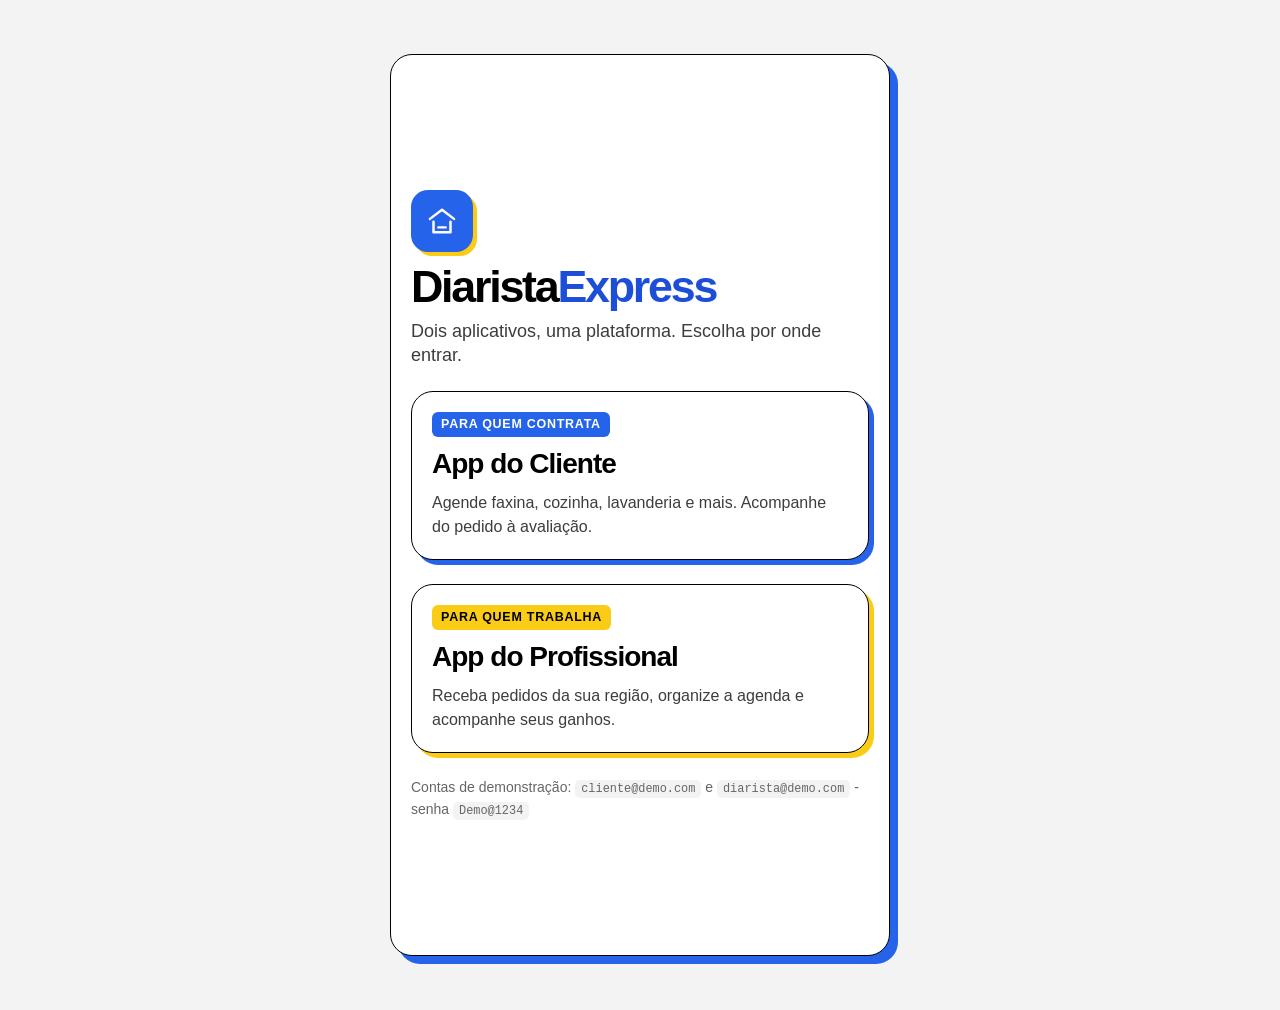
==== index.html @ 8d827dc1 "DiaristaExpress 2.11.2" ====
<!doctype html>
<html lang="pt-BR">
<head>
<meta charset="utf-8">
<meta name="viewport" content="width=device-width, initial-scale=1, viewport-fit=cover, interactive-widget=resizes-content">
<title>DiaristaExpress</title>
<meta name="description" content="Plataforma de servicos domesticos: um app para quem contrata, outro para quem trabalha.">
<meta name="theme-color" content="#ffffff">
<meta name="color-scheme" content="light dark">
<meta name="apple-mobile-web-app-capable" content="yes">
<meta name="apple-mobile-web-app-status-bar-style" content="black-translucent">
<meta name="generator" content="DiaristaExpress 2.11.2 - arquivo unico">
<style>

:root {
  color-scheme: light dark;

  --tinta: #000000;
  --tinta-contraste: #ffffff;
  --linha: #000000;            /* contorno do que e' tocavel */

  --marca: #2563eb;            /* preenchimento: botao, selecao, painel */
  --marca-forte: #1d4ed8;      /* o mesmo azul quando e' TEXTO ou link */
  --marca-suave: #e8efff;
  --marca-contraste: #ffffff;
  --marca-base: #000000;       /* a "base da tecla" do botao principal */

  --destaque: #facc15;
  --destaque-texto: #000000;
  --destaque-suave: #fef6c7;
  --estrela-fio: #000000;

  --painel-fundo: #2563eb;
  --painel-texto: #ffffff;
  --painel-acento: #facc15;
  --painel-borda: #000000;
  --painel-rotulo: #ffffff;
  --painel-sombra: #facc15;

  --sucesso: #15803d;
  --sucesso-suave: #e7f6ec;
  --alerta: #854d0e;
  --alerta-suave: #fef6c7;
  --erro: #b91c1c;
  --erro-suave: #fdecec;
  --erro-fundo: #dc2626;
  --info: #1d4ed8;
  --info-suave: #e8efff;
  --marcador-fundo: #facc15; --marcador-texto: #000000;
  --sucesso-aviso: #4ade80; --alerta-aviso: #facc15; --erro-aviso: #f87171;

  --fundo: #ffffff;
  --superficie: #ffffff;
  --superficie-2: #f3f3f3;
  --ladrilho: #efefef;
  --promo: #dc2626;
  --superficie-3: #e2e2e2;
  --borda: #d9d9d9;
  --borda-forte: #8c8c8c;
  --texto: #000000;
  --texto-2: #3d3d3d;
  --texto-3: #666666;
  --sombra-cor: 0 0% 0%;
  --cortina: rgb(0 0 0 / .55);
  --suave-fundo: #f3f3f3;      /* bloco de apoio: cinza claro no claro... */
  --suave-borda: transparent;

  --e1: 4px;  --e2: 8px;  --e3: 12px; --e4: 16px;
  --e5: 20px; --e6: 24px; --e7: 32px; --e8: 40px; --e9: 56px;

  --r-sm: 8px; --r-md: 12px; --r-lg: 16px; --r-xl: 22px; --r-full: 999px;

  --sombra-1: none;
  --sombra-2: 3px 3px 0 var(--linha);
  --sombra-3: 5px 5px 0 var(--linha);
  --sombra-flutuante: 0 -2px 0 var(--linha);

  --fonte-display: 'Segoe UI Variable Display', 'Segoe UI', -apple-system, BlinkMacSystemFont, Roboto, 'Helvetica Neue', Arial, sans-serif;
  --fonte: 'Segoe UI Variable Text', 'Segoe UI', -apple-system, BlinkMacSystemFont, Roboto, 'Helvetica Neue', Arial, sans-serif;
  --fonte-num: ui-monospace, 'SF Mono', 'Cascadia Mono', Menlo, Consolas, monospace;
  --t-xs: .78rem;  --t-sm: .875rem; --t-md: 1rem;
  --t-lg: 1.125rem; --t-xl: 1.375rem; --t-2xl: 1.75rem; --t-3xl: 2.25rem;

  --rapido: 110ms cubic-bezier(.2, 0, .2, 1);
  --normal: 200ms cubic-bezier(.2, 0, .2, 1);
  --suave: 340ms cubic-bezier(.16, 1, .3, 1);

  --z-barra: 40; --z-abas: 45; --z-folha: 60; --z-modal: 70; --z-aviso: 90;

  --seguro-topo: env(safe-area-inset-top, 0px);
  --seguro-base: env(safe-area-inset-bottom, 0px);
  --seguro-esq: env(safe-area-inset-left, 0px);
  --seguro-dir: env(safe-area-inset-right, 0px);
  --teclado: 0px;

  --largura-app: 600px;       /* coluna no celular e no tablet */
  --largura-lateral: 264px;   /* menu lateral no computador */
  --largura-folha: 560px;
}

[data-tema='escuro'] {
  --tinta: #ffffff;
  --tinta-contraste: #000000;
  --linha: #7a7a7a;
  --marca-forte: #8fb4ff;
  --marca-suave: #0d1f52;
  --marca-base: #14389f;
  --destaque-suave: #2e2600;
  --estrela-fio: #facc15;
  --painel-borda: #2563eb;
  --sucesso: #4ade80; --sucesso-suave: #072b14;
  --alerta: #facc15; --alerta-suave: #2e2600;
  --erro: #ff8080;   --erro-suave: #330d0d;
  --info: #8fb4ff;   --info-suave: #0d1f52;
  --sucesso-aviso: #15803d; --alerta-aviso: #854d0e; --erro-aviso: #b91c1c;

  --fundo: #000000;
  --superficie: #000000;
  --superficie-2: #161616;
  --ladrilho: #242424;
  --promo: #dc2626;
  --superficie-3: #2b2b2b;
  --borda: #303030;
  --borda-forte: #6b6b6b;
  --texto: #ffffff;
  --texto-2: #cfcfcf;
  --texto-3: #9c9c9c;
  --cortina: rgb(0 0 0 / .72);
  --suave-fundo: #000000;      /* ...e preto com fio no escuro (nada de grafite) */
  --suave-borda: #303030;
}

@media (prefers-color-scheme: dark) {
  :root:not([data-tema='claro']) {
    --tinta: #ffffff;
    --tinta-contraste: #000000;
    --linha: #7a7a7a;
    --marca-forte: #8fb4ff;
    --marca-suave: #0d1f52;
    --marca-base: #14389f;
    --destaque-suave: #2e2600;
    --estrela-fio: #facc15;
    --painel-borda: #2563eb;
    --sucesso: #4ade80; --sucesso-suave: #072b14;
    --alerta: #facc15; --alerta-suave: #2e2600;
    --erro: #ff8080;   --erro-suave: #330d0d;
    --info: #8fb4ff;   --info-suave: #0d1f52;
    --sucesso-aviso: #15803d; --alerta-aviso: #854d0e; --erro-aviso: #b91c1c;

    --fundo: #000000;
    --superficie: #000000;
    --superficie-2: #161616;
    --ladrilho: #242424;
    --promo: #dc2626;
    --superficie-3: #2b2b2b;
    --borda: #303030;
    --borda-forte: #6b6b6b;
    --texto: #ffffff;
    --texto-2: #cfcfcf;
    --texto-3: #9c9c9c;
    --cortina: rgb(0 0 0 / .72);
    --suave-fundo: #000000;
    --suave-borda: #303030;
  }
}

[data-contraste='alto'] {
  --texto-2: var(--texto);
  --texto-3: var(--texto);
  --borda: var(--borda-forte);
  --linha: var(--tinta);
}

*, *::before, *::after { box-sizing: border-box; }

* { margin: 0; -webkit-tap-highlight-color: transparent; }

html {
  font-size: 16px;
  -webkit-text-size-adjust: 100%;
  scroll-behavior: smooth;
}

body {
  margin: 0;
  min-height: 100dvh;
  padding-left: var(--seguro-esq);
  padding-right: var(--seguro-dir);
  font-family: var(--fonte);
  font-size: var(--t-md);
  line-height: 1.5;
  color: var(--texto);
  background: var(--fundo);
  -webkit-font-smoothing: antialiased;
  text-rendering: optimizeLegibility;
  overscroll-behavior-y: none;
}

img, svg, video { display: block; max-width: 100%; }
img { height: auto; }

button, input, select, textarea {
  font: inherit;
  color: inherit;
}

button { background: none; border: 0; cursor: pointer; }

button, a, label, .ficha, .dia, .opcao, [role='switch'] {
  touch-action: manipulation;
  user-select: none;
  -webkit-user-select: none;
}

input, select, textarea { font-size: max(16px, 1rem); }

body, .conteudo { -webkit-overflow-scrolling: touch; }

.avatar img, .galeria__item img { -webkit-touch-callout: none; }

a { color: var(--marca-forte); text-decoration: none; font-weight: 600; }
a:hover { text-decoration: underline; text-underline-offset: 3px; }

h1, h2, h3, h4 {
  font-family: var(--fonte-display);
  font-weight: 800;
  line-height: 1.12;
  letter-spacing: -0.025em;
  text-wrap: balance;
}
h1 { font-size: var(--t-2xl); }
h2 { font-size: var(--t-xl); }
h3 { font-size: var(--t-lg); letter-spacing: -0.015em; }

:focus { outline: none; }
:focus-visible {
  outline: 3px solid var(--destaque);
  outline-offset: 2px;
  border-radius: var(--r-sm);
}

::selection { background: var(--destaque); color: #000; }

@media (pointer: fine) {
  ::-webkit-scrollbar { width: 10px; height: 10px; }
  ::-webkit-scrollbar-track { background: transparent; }
  ::-webkit-scrollbar-thumb {
    background: var(--borda-forte);
    border-radius: var(--r-full);
    border: 3px solid var(--fundo);
  }
}

@media (prefers-reduced-motion: reduce) {
  *, *::before, *::after {
    animation-duration: .01ms !important;
    animation-iteration-count: 1 !important;
    transition-duration: .01ms !important;
    scroll-behavior: auto !important;
  }
}

[hidden] { display: none !important; }

.visualmente-oculto {
  position: absolute; width: 1px; height: 1px;
  padding: 0; margin: -1px; overflow: hidden;
  clip: rect(0 0 0 0); white-space: nowrap; border: 0;
}

.texto-2 { color: var(--texto-2); }
.texto-3 { color: var(--texto-3); }
.t-xs { font-size: var(--t-xs); }
.t-sm { font-size: var(--t-sm); }
.t-lg { font-size: var(--t-lg); }
.t-xl { font-size: var(--t-xl); }
.negrito { font-weight: 800; }
.medio { font-weight: 700; }
.num { font-variant-numeric: tabular-nums; }
.centro { text-align: center; }
.direita { text-align: right; }
.truncado {
  display: block;
  max-width: 100%;
  overflow: hidden;
  text-overflow: ellipsis;
  white-space: nowrap;
}
.duas-linhas {
  display: -webkit-box; -webkit-line-clamp: 2; -webkit-box-orient: vertical;
  overflow: hidden;
}

.linha { display: flex; align-items: center; gap: var(--e3); }
.linha--topo { align-items: flex-start; }
.linha--entre { justify-content: space-between; }
.coluna { display: flex; flex-direction: column; gap: var(--e3); }
.cresce { flex: 1 1 auto; min-width: 0; }
.enrola { flex-wrap: wrap; }

.pilha > * + * { margin-top: var(--e4); }
.pilha-sm > * + * { margin-top: var(--e2); }
.pilha-lg > * + * { margin-top: var(--e7); }

.grade-2 { display: grid; grid-template-columns: 1fr 1fr; gap: var(--e3); }
.grade-3 { display: grid; grid-template-columns: repeat(3, 1fr); gap: var(--e2); }

.grifo {
  --grifo-altura: .32em;
  background-image: linear-gradient(to top, var(--destaque) 0 var(--grifo-altura), transparent var(--grifo-altura));
  background-repeat: no-repeat;
  background-size: 100% 100%;
  padding-inline: .06em;
  margin-inline: -.06em;
  -webkit-box-decoration-break: clone;
  box-decoration-break: clone;
}
[data-tema='escuro'] .grifo { --grifo-altura: .14em; }
@media (prefers-color-scheme: dark) {
  :root:not([data-tema='claro']) .grifo { --grifo-altura: .14em; }
}



.app {
  min-height: 100dvh;
  max-width: var(--largura-app);
  margin-inline: auto;
  background: var(--fundo);
  position: relative;
  display: flex;
  flex-direction: column;
}

.conteudo {
  flex: 1;
  width: 100%;
  padding: var(--e4) var(--e5);
  padding-bottom: calc(var(--abas-altura, 0px) + var(--e7));
}
.conteudo--sem-abas { padding-bottom: calc(var(--e7) + var(--seguro-base)); }

body.logado { --abas-altura: calc(74px + var(--seguro-base)); }
body.teclado-aberto { --abas-altura: 0px; }

.topo {
  position: sticky;
  top: 0;
  z-index: var(--z-barra);
  background: var(--fundo);
  border-bottom: 1.5px solid transparent;
  transition: border-color var(--normal);
}
.topo--rolou { border-bottom-color: var(--linha); }
.topo:empty { display: none; }

.barra {
  display: flex;
  align-items: center;
  gap: var(--e1);
  min-height: 60px;
  padding: var(--e2) var(--e3) var(--e2) var(--e5);
  padding-top: calc(var(--e2) + var(--seguro-topo));
}
.barra > .barra__acao:first-child { margin-left: calc(var(--e3) * -1); }
.barra__titulo {
  flex: 1;
  min-width: 0;
  font-family: var(--fonte-display);
  font-size: var(--t-lg);
  font-weight: 800;
  letter-spacing: -0.02em;
  overflow: hidden;
  text-overflow: ellipsis;
  white-space: nowrap;
}
.barra__acao {
  position: relative;
  flex: none;
  display: grid;
  place-items: center;
  width: 44px; height: 44px;
  border-radius: var(--r-full);
  color: var(--texto);
  transition: background var(--rapido), transform var(--rapido);
}
.barra__acao:hover { background: var(--superficie-2); }
.barra__acao:active { transform: scale(.92); }
.barra__acao svg { width: 23px; height: 23px; }

.marca-nome {
  display: inline-flex;
  align-items: center;
  gap: 9px;
  font-family: var(--fonte-display);
  font-size: 1.2rem;
  font-weight: 800;
  letter-spacing: -0.035em;
  color: var(--texto);
}
.marca-nome b { font-weight: 800; color: var(--marca-forte); }
.marca-nome__sinal {
  flex: none;
  display: grid;
  place-items: center;
  width: 30px; height: 30px;
  border-radius: 9px;
  background: var(--marca);
  color: #fff;
  box-shadow: 2px 2px 0 var(--destaque);
}
.marca-nome__sinal svg { width: 18px; height: 18px; }

.marcador {
  position: absolute;
  top: 2px; right: 2px;
  min-width: 19px; height: 19px;
  padding: 0 5px;
  display: grid; place-items: center;
  font-size: 11px; font-weight: 800; line-height: 1;
  color: var(--marcador-texto); background: var(--marcador-fundo);
  border: 2px solid var(--fundo);
  border-radius: var(--r-full);
}

body.teclado-aberto .abas { display: none; }

.abas {
  position: fixed;
  left: 0; right: 0; bottom: 0;
  margin-inline: auto;
  z-index: var(--z-abas);
  width: min(100%, var(--largura-app));
  display: grid;
  grid-auto-flow: column;
  grid-auto-columns: 1fr;
  padding: var(--e2) var(--e2) calc(var(--e2) + var(--seguro-base));
  background: var(--fundo);
  border-top: 1.5px solid var(--linha);
}
.abas__marca { display: none; }
.aba {
  position: relative;
  display: flex;
  flex-direction: column;
  align-items: center;
  justify-content: center;
  gap: 4px;
  min-height: 56px;
  padding: 0 2px;
  border-radius: var(--r-md);
  color: var(--texto-3);
  font-size: .72rem;
  font-weight: 600;
  white-space: nowrap;
}
.aba__icone {
  display: grid;
  place-items: center;
  width: 58px; height: 30px;
  border-radius: var(--r-full);
  transition: background var(--normal), color var(--normal);
}
.aba__icone svg { width: 22px; height: 22px; }
.aba:active .aba__icone { transform: scale(.92); }
.aba[aria-current='page'] { color: var(--texto); font-weight: 800; }
.aba[aria-current='page'] .aba__icone { background: var(--tinta); color: var(--tinta-contraste); }
.abas__pilula {
  position: absolute;
  left: 0; top: 0;
  width: 0; height: 0;
  border-radius: var(--r-full);
  background: var(--tinta);
  pointer-events: none;
  opacity: 0;
}
.aba { z-index: 1; }
.abas--pilula .abas__pilula { opacity: 1; }
.abas--pilula .aba[aria-current='page'] .aba__icone { background: transparent; }
.aba__marcador {
  position: absolute;
  top: 2px; left: calc(50% + 10px);
  min-width: 18px; height: 18px; padding: 0 4px;
  display: grid; place-items: center;
  font-size: 10.5px; font-weight: 800; color: var(--marcador-texto);
  background: var(--marcador-fundo); border-radius: var(--r-full);
  border: 2px solid var(--fundo);
}

.cartao {
  display: block;
  background: var(--ladrilho);
  border: 1px solid transparent;
  border-radius: 20px;
  padding: var(--e4);
  color: var(--texto);
}
.cartao--liso { border-color: var(--borda); }
.cartao--suave { background: var(--ladrilho); border-color: transparent; }
.cartao--clicavel {
  width: 100%;
  text-align: left;
  transition: transform 90ms ease-out, filter var(--rapido);
}
@media (hover: hover) {
  .cartao--clicavel:hover { filter: brightness(.97); }
}
.cartao--clicavel:active { transform: scale(.985); box-shadow: none; }
.cartao--clicavel:focus-visible { outline-offset: 3px; }
.cartao--suave.cartao--clicavel { background: var(--ladrilho); }
.cartao--destaque { border: 1.5px solid var(--marca); box-shadow: 4px 4px 0 var(--marca); }
.cartao--chamada { background: var(--fundo); border: 1.5px solid var(--destaque); box-shadow: 4px 4px 0 var(--destaque); }
.cartao--chamada.cartao--clicavel:active { transform: translate(4px, 4px); box-shadow: 0 0 0 var(--destaque); }
@media (hover: hover) { .cartao--chamada.cartao--clicavel:hover { transform: none; box-shadow: 4px 4px 0 var(--destaque); } }
.cartao--chamada .item__icone { background: var(--destaque); color: #000; border-color: var(--linha); }

.cartao--faixa { position: relative; padding-left: calc(var(--e4) + 6px); }
.cartao--faixa::before {
  content: '';
  position: absolute;
  left: -1.5px; top: -1.5px; bottom: -1.5px;
  width: 8px;
  border-radius: var(--r-lg) 0 0 var(--r-lg);
  background: var(--destaque);
  border: 1.5px solid var(--linha);
  border-right-width: 0;
}

.cartao__titulo {
  font-size: var(--t-xs);
  font-weight: 800;
  color: var(--texto-3);
  text-transform: uppercase;
  letter-spacing: .08em;
  margin-bottom: var(--e3);
}

.secao__titulo {
  display: flex;
  align-items: center;
  justify-content: space-between;
  gap: var(--e3);
  margin-bottom: var(--e3);
}
.secao__titulo h2 { font-size: var(--t-lg); letter-spacing: -0.02em; }
.secao__titulo a,
.secao__titulo button {
  flex: none;
  padding: 10px var(--e2);
  margin: -10px calc(var(--e2) * -1);
  font-size: var(--t-sm);
  font-weight: 700;
  color: var(--marca-forte);
  border-radius: var(--r-sm);
}
.secao__titulo a:active,
.secao__titulo button:active { background: var(--superficie-2); }

.btn {
  --btn-fundo: var(--marca);
  --btn-texto: var(--marca-contraste);
  --btn-borda: var(--marca-base);
  --btn-base: var(--marca-base);
  --btn-curso: 3px;
  display: inline-flex;
  align-items: center;
  justify-content: center;
  gap: var(--e2);
  min-height: 50px;
  padding: 0 var(--e5);
  margin-bottom: var(--btn-curso);
  font-size: var(--t-md);
  font-weight: 700;
  letter-spacing: -0.01em;
  text-align: center;
  color: var(--btn-texto);
  background: var(--btn-fundo);
  border: 1.5px solid var(--btn-borda);
  border-radius: var(--r-md);
  box-shadow: 0 var(--btn-curso) 0 var(--btn-base);
  transition: transform 70ms ease-out, box-shadow 70ms ease-out, background var(--rapido);
  user-select: none;
}
a.btn:hover { text-decoration: none; }
.btn:active:not(:disabled) { transform: translateY(var(--btn-curso)); box-shadow: 0 0 0 var(--btn-base); }
.btn:disabled {
  --btn-fundo: var(--superficie-3);
  --btn-texto: var(--texto-2);
  --btn-borda: var(--superficie-3);
  cursor: not-allowed;
  box-shadow: none;
  transform: translateY(var(--btn-curso));
}
.btn svg { width: 20px; height: 20px; flex: none; }

.btn--bloco { display: flex; width: 100%; }
.btn--contorno {
  --btn-fundo: var(--fundo);
  --btn-texto: var(--texto);
  --btn-borda: var(--linha);
  --btn-base: var(--linha);
}
.btn--tinta {
  --btn-fundo: var(--tinta);
  --btn-texto: var(--tinta-contraste);
  --btn-borda: var(--tinta);
  --btn-base: var(--borda-forte);
}
.btn--amarelo {
  --btn-fundo: var(--destaque);
  --btn-texto: #000;
  --btn-borda: #000;
  --btn-base: #000;
}
.btn--fantasma {
  --btn-fundo: transparent;
  --btn-texto: var(--texto);
  --btn-borda: transparent;
  --btn-curso: 0px;
  box-shadow: none;
  text-decoration: underline;
  text-decoration-thickness: 1.5px;
  text-underline-offset: 4px;
}
.btn--fantasma:hover:not(:disabled) { background: var(--superficie-2); }
.btn--fantasma:active:not(:disabled) { transform: scale(.97); }
.btn--suave {
  --btn-fundo: var(--marca-suave);
  --btn-texto: var(--marca-forte);
  --btn-borda: var(--marca-suave);
  --btn-curso: 0px;
  box-shadow: none;
}
.btn--suave:active:not(:disabled) { transform: scale(.97); }
.btn--perigo { --btn-fundo: var(--erro-fundo); --btn-texto: #fff; --btn-borda: var(--marca-base); --btn-base: var(--marca-base); }
.btn--sucesso { --btn-fundo: #15803d; --btn-texto: #fff; --btn-borda: var(--marca-base); --btn-base: var(--marca-base); }
.btn--pequeno { min-height: 42px; padding: 0 var(--e4); font-size: var(--t-sm); --btn-curso: 2px; border-radius: 10px; }
.btn--grande { min-height: 56px; font-size: var(--t-lg); --btn-curso: 4px; }
.btn--icone { padding: 0; width: 46px; min-height: 46px; }

.btn--carregando { color: transparent !important; position: relative; pointer-events: none; }
.btn--carregando::before {
  content: '';
  position: absolute;
  width: 18px; height: 18px;
  border: 2.5px solid color-mix(in srgb, var(--btn-texto) 35%, transparent);
  border-top-color: var(--btn-texto);
  border-radius: 50%;
  animation: girar .7s linear infinite;
}
@keyframes girar { to { transform: rotate(360deg); } }

.acoes-fixas {
  position: sticky;
  bottom: calc(var(--abas-altura, 0px) + var(--teclado, 0px));
  z-index: 5;
  display: flex;
  gap: var(--e3);
  padding: var(--e3) 0 var(--e2);
  margin-top: var(--e6);
  background: var(--fundo);
  border-top: 1.5px solid var(--linha);
}
.acoes-fixas .btn { flex: 1; }
.acoes-fixas:empty { display: none; }

.campo { display: block; }
.campo + .campo { margin-top: var(--e4); }
.campo__rotulo {
  display: block;
  font-size: var(--t-sm);
  font-weight: 700;
  color: var(--texto);
  margin-bottom: 6px;
}
.campo__opcional { font-weight: 500; color: var(--texto-3); }

.entrada {
  width: 100%;
  min-height: 52px;
  padding: var(--e3) var(--e4);
  background: var(--ladrilho);
  border: 1.5px solid transparent;
  border-radius: 14px;
  color: var(--texto);
  transition: border-color var(--rapido), box-shadow var(--rapido), background var(--rapido);
}
.entrada::placeholder { color: var(--texto-3); }
.entrada:hover:not(:disabled) { border-color: color-mix(in srgb, var(--texto) 22%, transparent); }
.entrada:focus {
  border-color: var(--marca);
  background: var(--fundo);
  box-shadow: 0 0 0 3px color-mix(in srgb, var(--marca) 28%, transparent);
}
.entrada:disabled { background: var(--superficie-2); color: var(--texto-3); border-color: var(--borda); cursor: not-allowed; }
textarea.entrada { min-height: 112px; resize: vertical; line-height: 1.5; }
select.entrada {
  appearance: none;
  background-image: linear-gradient(45deg, transparent 50%, var(--texto) 50%),
                    linear-gradient(135deg, var(--texto) 50%, transparent 50%);
  background-position: calc(100% - 21px) 23px, calc(100% - 15px) 23px;
  background-size: 6px 6px, 6px 6px;
  background-repeat: no-repeat;
  padding-right: var(--e8);
}

.campo--erro .entrada { border-color: var(--erro); }
.campo--erro .entrada:focus { box-shadow: 0 0 0 3px color-mix(in srgb, var(--erro) 28%, transparent); }
.campo__erro {
  display: flex;
  align-items: center;
  gap: 5px;
  margin-top: 6px;
  font-size: var(--t-sm);
  color: var(--erro);
  font-weight: 600;
}
.campo__ajuda { margin-top: 6px; font-size: var(--t-sm); color: var(--texto-3); }

.entrada-grupo { position: relative; display: flex; align-items: center; }
.entrada-grupo .entrada { padding-left: 46px; }
.entrada-grupo__icone {
  position: absolute;
  left: var(--e4);
  color: var(--texto-2);
  pointer-events: none;
}
.entrada-grupo__icone svg { width: 20px; height: 20px; }
.entrada-grupo__acao {
  position: absolute;
  right: 5px;
  width: 42px; height: 42px;
  display: grid; place-items: center;
  border-radius: var(--r-sm);
  color: var(--texto-2);
}
.entrada-grupo__acao:hover { background: var(--superficie-2); }
.entrada-grupo--acao .entrada { padding-right: 52px; }

.forca { display: flex; gap: 4px; margin-top: var(--e2); }
.forca__barra {
  height: 5px; flex: 1;
  background: var(--superficie-3);
  border-radius: var(--r-full);
  transition: background var(--normal);
}
.forca__barra--on { background: var(--nivel-cor, var(--sucesso)); }
.forca__texto { margin-top: 5px; font-size: var(--t-xs); color: var(--texto-3); }

.opcao {
  display: flex;
  align-items: center;
  gap: var(--e3);
  min-height: 56px;
  padding: var(--e3) var(--e4);
  background: var(--ladrilho);
  border: 1.5px solid transparent;
  border-radius: 18px;
  cursor: pointer;
  transition: border-color var(--rapido), background var(--rapido), box-shadow var(--rapido);
}
.opcao:hover { border-color: color-mix(in srgb, var(--texto) 25%, transparent); }
.opcao input { position: absolute; opacity: 0; pointer-events: none; }
.opcao__marca {
  flex: none;
  width: 24px; height: 24px;
  border: 1.5px solid var(--tinta);
  border-radius: 7px;
  display: grid; place-items: center;
  background: var(--fundo);
  transition: background var(--rapido);
}
.opcao--radio .opcao__marca { border-radius: 50%; }
.opcao__marca::after {
  content: '';
  width: 12px; height: 7px;
  margin-top: -3px;
  border-left: 2.5px solid #fff;
  border-bottom: 2.5px solid #fff;
  transform: rotate(-45deg) scale(0);
  transition: transform var(--rapido);
}
.opcao--radio .opcao__marca::after {
  width: 10px; height: 10px; margin: 0;
  border: 0; border-radius: 50%; background: #fff;
  transform: scale(0);
}
.opcao:has(input:checked) { border-color: var(--marca); background: var(--marca-suave); box-shadow: 0 0 0 1px var(--marca); }
.opcao:has(input:checked) .opcao__marca { background: var(--marca); border-color: var(--marca); }
.opcao:has(input:checked) .opcao__marca::after { transform: rotate(-45deg) scale(1); }
.opcao--radio:has(input:checked) .opcao__marca::after { transform: scale(1); }
.opcao:has(input:focus-visible) { outline: 3px solid var(--destaque); outline-offset: 2px; }
.opcao__texto { flex: 1; min-width: 0; display: flex; flex-direction: column; overflow: hidden; }
.opcao__titulo { font-weight: 700; overflow: hidden; text-overflow: ellipsis; }
.opcao__resumo { font-size: var(--t-sm); color: var(--texto-2); overflow-wrap: anywhere; }
.opcao__valor { font-weight: 800; font-variant-numeric: tabular-nums; }

.interruptor {
  position: relative;
  flex: none;
  width: 54px; height: 32px;
  border-radius: var(--r-full);
  background: var(--fundo);
  border: 1.5px solid var(--tinta);
  transition: background var(--normal);
}
.interruptor::before {
  content: '';
  position: absolute;
  inset: -8px -4px;
}
.interruptor::after {
  content: '';
  position: absolute;
  top: 3px; left: 3px;
  width: 23px; height: 23px;
  border-radius: 50%;
  background: var(--tinta);
  transition: transform var(--normal), background var(--normal);
}
.interruptor[aria-checked='true'] { background: var(--marca); border-color: var(--marca); }
.interruptor[aria-checked='true']::after { transform: translateX(22px); background: #fff; }

.fichas { display: flex; flex-wrap: wrap; gap: var(--e2); }
.ficha {
  display: inline-flex;
  align-items: center;
  gap: 6px;
  min-height: 42px;
  padding: 0 var(--e4);
  font-size: var(--t-sm);
  font-weight: 700;
  color: var(--texto);
  background: var(--fundo);
  border: 1.5px solid var(--borda-forte);
  border-radius: var(--r-full);
  transition: background var(--rapido), color var(--rapido), border-color var(--rapido);
  white-space: nowrap;
}
.ficha:hover { border-color: var(--tinta); }
.ficha[aria-pressed='true'] {
  color: #fff;
  background: var(--marca);
  border-color: var(--marca);
}
.ficha svg { width: 17px; height: 17px; }
span.ficha { min-height: 34px; border-style: dashed; font-weight: 600; }
span.ficha[aria-pressed='true'] { border-style: solid; }

.fichas--passos { flex-wrap: nowrap; gap: 6px; }
.fichas--passos .ficha { min-height: 36px; padding: 0 12px; font-size: .8rem; flex: 0 1 auto; min-width: 0; }
.fichas--passos .ficha:disabled { color: var(--texto-3); border-style: dashed; }

.fichas--rolagem {
  flex-wrap: nowrap;
  overflow-x: auto;
  scrollbar-width: none;
  padding-bottom: 2px;
  margin-inline: calc(var(--e5) * -1);
  padding-inline: var(--e5);
  scroll-snap-type: x proximity;
}
.fichas--rolagem::-webkit-scrollbar { display: none; }
.fichas--rolagem > * { scroll-snap-align: start; }

.etiqueta {
  display: inline-flex;
  align-items: center;
  gap: 6px;
  flex: none;
  padding: 3px 10px;
  font-size: var(--t-xs);
  font-weight: 800;
  border-radius: var(--r-full);
  background: var(--superficie-2);
  color: var(--texto);
  white-space: nowrap;
}
.etiqueta::before {
  content: '';
  width: 7px; height: 7px;
  border-radius: 50%;
  background: currentColor;
}
.etiqueta--sem-ponto::before { display: none; }
.etiqueta--sucesso { background: var(--sucesso-suave); color: var(--sucesso); }
.etiqueta--info { background: var(--info-suave); color: var(--info); }
.etiqueta--marca { background: var(--marca); color: #fff; }
.etiqueta--erro { background: var(--erro-suave); color: var(--erro); }
.etiqueta--alerta { background: var(--destaque); color: #000; }
.etiqueta--vivo::before { box-shadow: 0 0 0 3px color-mix(in srgb, currentColor 25%, transparent); }

.selo-novo, .selo-fixo {
  display: inline-flex;
  align-items: center;
  gap: 4px;
  flex: none;
  padding: 2px 8px;
  font-size: .68rem;
  font-weight: 800;
  letter-spacing: .04em;
  text-transform: uppercase;
  white-space: nowrap;
  color: #000;
  background: var(--destaque);
  border-radius: 6px;
}
.selo-fixo { background: var(--marca-suave); color: var(--marca-forte); }
.selo-fixo svg, .selo-novo svg { width: 12px; height: 12px; }

.avatar {
  flex: none;
  display: grid;
  place-items: center;
  width: 46px; height: 46px;
  border-radius: 50%;
  background: var(--destaque);
  color: #000;
  border: 1.5px solid var(--linha);
  font-weight: 800;
  font-size: var(--t-md);
  letter-spacing: -0.02em;
  position: relative;
}
.avatar img { width: 100%; height: 100%; object-fit: cover; border-radius: 50%; }
.avatar > svg { width: 48%; height: 48%; }
.avatar--gg { width: 84px; height: 84px; font-size: 1.7rem; box-shadow: 4px 4px 0 var(--marca); }
.avatar--g { width: 60px; height: 60px; font-size: var(--t-xl); }
.avatar--p { width: 34px; height: 34px; font-size: var(--t-xs); }
.avatar__selo {
  position: absolute;
  right: -3px; bottom: -3px;
  width: 20px; height: 20px;
  display: grid; place-items: center;
  background: var(--marca);
  color: #fff;
  border: 2px solid var(--fundo);
  border-radius: 50%;
}
.avatar__selo svg { width: 11px; height: 11px; stroke-width: 3.5; }
.avatar--marca { background: var(--marca); color: #fff; }

.estrelas { display: inline-flex; align-items: center; gap: 1px; }
.estrelas svg { width: 16px; height: 16px; fill: var(--destaque); stroke: var(--estrela-fio); stroke-width: 1.6; }
.estrelas svg.estrelas__vazia { fill: none; stroke: var(--borda-forte); }
.estrelas--g svg { width: 30px; height: 30px; }
.nota { display: inline-flex; align-items: center; gap: 5px; font-weight: 800; }

.estrelas-entrada { display: flex; gap: var(--e1); justify-content: center; }
.estrelas-entrada button {
  display: grid; place-items: center;
  width: 54px; height: 54px;
  color: var(--borda-forte);
  transition: transform var(--rapido);
}
.estrelas-entrada button svg { width: 42px; height: 42px; stroke-width: 1.5; }
.estrelas-entrada button:active { transform: scale(1.18); }
.estrelas-entrada button[data-ativa='true'] svg { fill: var(--destaque); stroke: var(--estrela-fio); }

.lista { display: flex; flex-direction: column; gap: var(--e3); }
.lista:has(> .item) {
  gap: 0;
  background: var(--ladrilho);
  border-radius: 20px;
  overflow: hidden;
}
.lista > .item { border: 0; border-radius: 0; background: transparent; }
.lista > .item + .item { border-top: 1px solid color-mix(in srgb, var(--texto) 9%, transparent); }

.item {
  display: flex;
  align-items: center;
  gap: var(--e3);
  width: 100%;
  min-height: 64px;
  padding: var(--e3) var(--e4);
  background: var(--ladrilho);
  border: 1px solid transparent;
  border-radius: 20px;
  color: var(--texto);
  text-align: left;
  transition: background var(--rapido);
}
button.item, a.item { border-color: transparent; }
.lista > button.item, .lista > a.item { border-width: 0; }
.lista > button.item + .item, .lista > a.item + .item,
.lista > .item + button.item { border-top: 1px solid color-mix(in srgb, var(--texto) 9%, transparent); }
@media (hover: hover) { button.item:hover, a.item:hover { background: color-mix(in srgb, var(--texto) 5%, var(--ladrilho)); text-decoration: none; } }
button.item:active { background: color-mix(in srgb, var(--texto) 8%, var(--ladrilho)); }
.item__icone {
  flex: none;
  display: grid; place-items: center;
  width: 42px; height: 42px;
  border-radius: 50%;
  background: var(--fundo);
  color: var(--texto);
}
.item__icone svg { width: 21px; height: 21px; }
.item__icone--marca { background: var(--marca); border-color: var(--marca); color: #fff; }
.item__icone--amarelo { background: var(--destaque); border-color: #000; color: #000; }
.item__corpo {
  flex: 1;
  min-width: 0;
  display: flex;
  flex-direction: column;
  overflow: hidden;
}
.item__titulo {
  font-weight: 700;
  display: -webkit-box;
  -webkit-line-clamp: 2;
  -webkit-box-orient: vertical;
  overflow: hidden;
  overflow-wrap: anywhere;
}
.item__resumo {
  font-size: var(--t-sm);
  color: var(--texto-2);
  overflow: hidden;
  text-overflow: ellipsis;
  white-space: nowrap;
}
.item__fim { flex: none; text-align: right; color: var(--texto-2); font-size: var(--t-sm); }
.item__seta { color: var(--texto); }
.item__seta svg { width: 19px; height: 19px; }
.item > svg:last-child { flex: none; width: 19px; height: 19px; }

.estado-vazio {
  display: flex;
  flex-direction: column;
  align-items: center;
  text-align: center;
  gap: var(--e3);
  padding: var(--e8) var(--e5);
  color: var(--texto-2);
}
.estado-vazio__icone {
  display: grid; place-items: center;
  width: 76px; height: 76px;
  border-radius: 50%;
  background: var(--destaque);
  border: 1.5px solid var(--linha);
  color: #000;
}
.estado-vazio__icone svg { width: 34px; height: 34px; }
.estado-vazio__desenho { color: var(--marca); margin-bottom: var(--e2); }
.ilustracao { width: 124px; height: 118px; }
.estado-vazio h2 { font-size: var(--t-xl); color: var(--texto); }
.estado-vazio p { max-width: 32ch; }
.erro-detalhe {
  max-width: 100%;
  overflow-x: auto;
  padding: var(--e3);
  font-family: var(--fonte-num);
  font-size: var(--t-xs);
  text-align: left;
  background: var(--superficie-2);
  border-radius: var(--r-sm);
  color: var(--erro);
}

.esqueleto {
  background: linear-gradient(90deg, var(--superficie-2) 25%, var(--superficie-3) 50%, var(--superficie-2) 75%);
  background-size: 200% 100%;
  animation: brilho 1.4s ease-in-out infinite;
  border-radius: var(--r-sm);
}
@keyframes brilho { to { background-position: -200% 0; } }
.marca-carregando { width: 72px; height: 72px; border-radius: 20px; }

.cortina {
  position: fixed;
  inset: 0;
  z-index: var(--z-folha);
  background: var(--cortina);
  animation: aparecer var(--normal) both;
  display: flex;
  align-items: flex-end;
  justify-content: center;
}
@keyframes aparecer { from { opacity: 0; } }

.folha {
  width: min(100%, var(--largura-folha));
  max-height: 90dvh;
  overflow-y: auto;
  padding: var(--e5);
  padding-bottom: calc(var(--e6) + var(--seguro-base));
  background: var(--fundo);
  border: 1.5px solid var(--linha);
  border-bottom: 0;
  border-radius: var(--r-xl) var(--r-xl) 0 0;
  animation: subir var(--suave) both;
}
@keyframes subir { from { transform: translateY(100%); } }
.folha__punho {
  width: 44px; height: 5px;
  margin: -6px auto var(--e4);
  background: var(--tinta);
  border-radius: var(--r-full);
}
.folha__titulo { margin-bottom: var(--e2); font-size: var(--t-xl); }

.modal {
  width: min(100% - 32px, 440px);
  margin: auto;
  padding: var(--e6);
  background: var(--fundo);
  border: 1.5px solid var(--linha);
  border-radius: var(--r-xl);
  box-shadow: 6px 6px 0 var(--marca);
  animation: pipocar var(--normal) both;
}
.cortina--centro { align-items: center; }
@keyframes pipocar { from { transform: scale(.94); opacity: 0; } }

.avisos {
  position: fixed;
  left: 0; right: 0;
  margin-inline: auto;
  bottom: calc(var(--abas-altura, 0px) + var(--e4));
  z-index: var(--z-aviso);
  width: min(100% - 32px, 480px);
  display: flex;
  flex-direction: column;
  gap: var(--e2);
  pointer-events: none;
}
.aviso {
  display: flex;
  align-items: center;
  gap: var(--e3);
  padding: var(--e3) var(--e4);
  min-height: 52px;
  background: var(--tinta);
  color: var(--tinta-contraste);
  border-radius: var(--r-md);
  font-size: var(--t-sm);
  font-weight: 600;
  pointer-events: auto;
  animation: avisoEntra var(--suave) both;
}
.aviso--saindo { animation: avisoSai var(--normal) both; }
@keyframes avisoEntra { from { transform: translateY(16px) scale(.96); opacity: 0; } }
@keyframes avisoSai { to { transform: translateY(8px); opacity: 0; } }
.aviso--sucesso svg { color: var(--sucesso-aviso); }
.aviso--erro svg { color: var(--erro-aviso); }
.aviso--alerta svg { color: var(--alerta-aviso); }
.aviso svg { width: 20px; height: 20px; flex: none; }
.aviso__texto { flex: 1; }

.trilha {
  height: 8px;
  background: var(--superficie-3);
  border-radius: var(--r-full);
  overflow: hidden;
}
.trilha__barra {
  height: 100%;
  background: var(--marca);
  border-radius: var(--r-full);
  transition: width var(--suave);
}

.passos { display: flex; flex-direction: column; gap: 0; }
.passo {
  display: flex;
  gap: var(--e3);
  padding-bottom: var(--e5);
  position: relative;
}
.passo:last-child { padding-bottom: 0; }
.passo::before {
  content: '';
  position: absolute;
  left: 12px; top: 26px; bottom: 0;
  width: 2px;
  background: var(--borda);
}
.passo:last-child::before { display: none; }
.passo__bolinha {
  flex: none;
  width: 26px; height: 26px;
  display: grid; place-items: center;
  border-radius: 50%;
  background: var(--fundo);
  border: 1.5px solid var(--borda-forte);
  color: var(--texto-3);
  z-index: 1;
}
.passo__bolinha svg { width: 13px; height: 13px; stroke-width: 3; }
.passo--feito .passo__bolinha { background: var(--tinta); border-color: var(--tinta); color: var(--tinta-contraste); }
.passo--feito::before { background: var(--tinta); }
.passo--atual .passo__bolinha {
  background: var(--destaque); border-color: var(--linha); color: #000;
  box-shadow: 0 0 0 4px color-mix(in srgb, var(--destaque) 35%, transparent);
}
.passo__corpo { flex: 1; padding-top: 2px; }
.passo__titulo { font-weight: 700; }
.passo--pendente .passo__titulo { color: var(--texto-3); font-weight: 600; }
.passo__quando { font-size: var(--t-sm); color: var(--texto-2); }

.destaque {
  display: flex;
  gap: var(--e3);
  padding: var(--e3) var(--e4);
  border-radius: var(--r-md);
  font-size: var(--t-sm);
  line-height: 1.45;
  background: var(--info-suave);
  color: var(--texto);
}
.destaque svg { width: 20px; height: 20px; flex: none; margin-top: 1px; color: var(--info); }
.destaque--sucesso { background: var(--sucesso-suave); }
.destaque--sucesso svg { color: var(--sucesso); }
.destaque--alerta { background: var(--destaque-suave); }
.destaque--alerta svg { color: var(--alerta); }
.destaque--erro { background: var(--erro-suave); }
.destaque--erro svg { color: var(--erro); }
.destaque strong { font-weight: 800; }

.valor-grande {
  font-family: var(--fonte-display);
  font-size: var(--t-3xl);
  font-weight: 800;
  letter-spacing: -0.04em;
  font-variant-numeric: tabular-nums;
  line-height: 1.05;
}
.valor-medio {
  font-family: var(--fonte-display);
  font-size: var(--t-xl);
  font-weight: 800;
  letter-spacing: -0.03em;
  font-variant-numeric: tabular-nums;
}

.resumo-linha {
  display: flex;
  justify-content: space-between;
  gap: var(--e3);
  padding: 10px 0;
}
.resumo-linha + .resumo-linha { border-top: 1px dashed var(--borda-forte); }
.resumo-linha--total {
  border-top: 1.5px solid var(--tinta) !important;
  margin-top: var(--e2);
  padding-top: var(--e3);
  font-weight: 800;
  font-size: var(--t-lg);
}
.resumo-linha__valor { font-variant-numeric: tabular-nums; white-space: nowrap; font-weight: 700; }

.calendario { display: block; }
.calendario__cabecalho {
  display: flex;
  align-items: center;
  justify-content: space-between;
  gap: var(--e2);
  margin-bottom: var(--e3);
}
.calendario__mes { font-family: var(--fonte-display); font-weight: 800; font-size: var(--t-lg); letter-spacing: -0.02em; }
.calendario__mes::first-letter { text-transform: uppercase; }
.calendario__semana,
.calendario__grade {
  display: grid;
  grid-template-columns: repeat(7, 1fr);
  gap: 4px;
}
.calendario__semana div {
  text-align: center;
  font-size: var(--t-xs);
  font-weight: 800;
  color: var(--texto-3);
  text-transform: uppercase;
  padding-bottom: var(--e2);
}
.dia {
  position: relative;
  aspect-ratio: 1;
  max-height: 64px;
  width: 100%;
  display: flex;
  flex-direction: column;
  align-items: center;
  justify-content: center;
  gap: 3px;
  border-radius: var(--r-md);
  border: 1.5px solid transparent;
  font-size: var(--t-md);
  font-weight: 600;
  color: var(--texto);
  transition: background var(--rapido);
}
.dia:hover { background: var(--superficie-2); }
.dia--fora { color: var(--texto-3); opacity: .5; }
.dia--hoje { background: var(--destaque); color: #000; font-weight: 800; border-color: var(--linha); }
.dia--hoje:hover { background: var(--destaque); }
.dia--escolhido, .dia--escolhido:hover { background: var(--marca); color: #fff; border-color: var(--marca); font-weight: 800; }
.dia__pontos { display: flex; gap: 2px; height: 5px; }
.dia__ponto { width: 5px; height: 5px; border-radius: 50%; background: var(--marca); }
.dia--hoje .dia__ponto { background: #000; }
.dia--escolhido .dia__ponto { background: #fff; }

.grafico { display: flex; align-items: flex-end; gap: 4px; height: 96px; }
.grafico__coluna {
  flex: 1;
  display: flex;
  flex-direction: column;
  justify-content: flex-end;
  height: 100%;
  position: relative;
}
.grafico__barra {
  background: var(--marca);
  border-radius: 4px 4px 0 0;
  min-height: 3px;
  transition: height var(--suave);
}
.grafico__coluna--hoje .grafico__barra { background: var(--destaque); box-shadow: inset 0 0 0 1.5px var(--linha); }
.grafico__legenda {
  display: flex;
  justify-content: space-between;
  margin-top: var(--e2);
  padding-top: var(--e2);
  border-top: 1.5px solid var(--tinta);
  font-size: var(--t-xs);
  color: var(--texto-2);
}

.barras { display: grid; gap: var(--e4); }
.barras__trilha { height: 10px; border-radius: var(--r-full); background: var(--superficie-3); margin-top: 6px; overflow: hidden; }
.barras__barra { height: 100%; border-radius: var(--r-full); background: var(--marca); }
.barras__linha:first-child .barras__barra { background: var(--destaque); box-shadow: inset 0 0 0 1.5px var(--linha); }

.chat {
  display: flex;
  flex-direction: column;
  gap: var(--e2);
  padding-bottom: var(--e4);
}
.balao {
  max-width: 82%;
  padding: 10px var(--e4);
  border-radius: 18px;
  line-height: 1.4;
  white-space: pre-wrap;
  word-break: break-word;
}
.balao--meu {
  align-self: flex-end;
  background: var(--marca);
  color: #fff;
  border-bottom-right-radius: 5px;
}
.balao--dele {
  align-self: flex-start;
  background: var(--ladrilho);
  border-bottom-left-radius: 5px;
}
.balao:last-child { animation: dx-balao 260ms cubic-bezier(.2, 1.3, .4, 1) both; }
.balao--meu:last-child { transform-origin: bottom right; }
.balao--dele:last-child { transform-origin: bottom left; }
@keyframes dx-balao { from { opacity: 0; transform: scale(.85); } to { opacity: 1; transform: none; } }
@media (prefers-reduced-motion: reduce) { .balao:last-child { animation: none; } }
.balao__hora { font-size: .7rem; opacity: .75; margin-top: 3px; text-align: right; }
.chat__data {
  align-self: center;
  padding: 3px 12px;
  font-size: var(--t-xs);
  font-weight: 700;
  color: var(--texto-2);
  background: var(--superficie-2);
  border-radius: var(--r-full);
  margin: var(--e2) 0;
}
.chat__barra {
  position: sticky;
  bottom: calc(var(--abas-altura, 0px) + var(--teclado, 0px));
  display: flex;
  gap: var(--e2);
  align-items: flex-end;
  padding: var(--e3) 0;
  background: var(--fundo);
  border-top: 1.5px solid var(--linha);
}
.chat__barra textarea {
  min-height: 50px;
  max-height: 120px;
  resize: none;
  padding-top: 13px;
}

.galeria { display: grid; grid-template-columns: repeat(3, 1fr); gap: var(--e2); }
.galeria__item {
  position: relative;
  aspect-ratio: 1;
  border-radius: var(--r-md);
  border: 1.5px solid var(--linha);
  overflow: hidden;
  background: var(--superficie-2);
  transition: transform var(--rapido);
}
.galeria__item:active { transform: scale(.97); }
.galeria__item img { width: 100%; height: 100%; object-fit: cover; }
.galeria__remover {
  position: absolute;
  top: 4px; right: 4px;
  width: 28px; height: 28px;
  display: grid; place-items: center;
  background: #000;
  color: #fff;
  border-radius: 50%;
}
.galeria__remover svg { width: 14px; height: 14px; }
.galeria__adicionar {
  display: grid;
  place-items: center;
  align-content: center;
  aspect-ratio: 1;
  border: 1.5px dashed var(--tinta);
  border-radius: var(--r-md);
  color: var(--texto);
  gap: 4px;
  font-size: var(--t-xs);
  font-weight: 700;
}
.galeria__adicionar:hover { background: var(--superficie-2); }

.visor {
  position: fixed;
  inset: 0;
  z-index: var(--z-modal);
  display: grid;
  place-items: center;
  background: rgb(0 0 0 / .94);
  padding: var(--e5);
  animation: aparecer var(--normal) both;
}
.visor img { max-width: 100%; max-height: 82dvh; border-radius: var(--r-md); }

.busca { position: relative; }
.busca .entrada { padding-left: 48px; }
.busca__icone {
  position: absolute;
  left: var(--e4); top: 50%;
  transform: translateY(-50%);
  color: var(--texto);
}
.busca__icone svg { width: 20px; height: 20px; }

.entra-1 { animation-delay: 40ms; }
.entra-2 { animation-delay: 80ms; }
.entra-3 { animation-delay: 120ms; }

.divisor { height: 1px; background: var(--borda); margin: var(--e4) 0; }
.divisor--texto {
  display: flex; align-items: center; gap: var(--e3);
  color: var(--texto-3); font-size: var(--t-sm); font-weight: 600;
  margin: var(--e5) 0;
}
.divisor--texto::before, .divisor--texto::after {
  content: ''; flex: 1; height: 1px; background: var(--borda);
}

.codigo {
  display: inline-flex;
  gap: var(--e2);
  font-family: var(--fonte-num);
  font-size: var(--t-2xl);
  font-weight: 700;
}
.codigo span {
  display: grid; place-items: center;
  width: 44px; height: 54px;
  background: var(--destaque);
  color: #000;
  border: 1.5px solid var(--linha);
  border-radius: var(--r-sm);
}

details > summary { list-style: none; cursor: pointer; }
details > summary::-webkit-details-marker { display: none; }
details[open] > summary svg { transform: rotate(180deg); }
details > summary svg { transition: transform var(--normal); }

.pular-para-conteudo {
  position: absolute;
  left: 50%;
  top: -100px;
  transform: translateX(-50%);
  z-index: 100;
  padding: 10px 18px;
  background: var(--tinta);
  color: var(--tinta-contraste);
  border-radius: 0 0 var(--r-md) var(--r-md);
  font-weight: 700;
  transition: top var(--normal);
}
.pular-para-conteudo:focus { top: 0; text-decoration: none; }

.faixa-offline {
  padding: 8px var(--e4);
  padding-top: calc(8px + var(--seguro-topo));
  font-size: var(--t-sm);
  font-weight: 700;
  text-align: center;
  color: #000;
  background: var(--destaque);
}
.faixa-offline[hidden] { display: none; }

.puxar {
  height: 0;
  overflow: hidden;
  display: grid;
  place-items: center;
  transition: height var(--rapido);
}
.puxar__roda {
  width: 24px; height: 24px;
  border: 3px solid var(--superficie-3);
  border-top-color: var(--marca);
  border-radius: 50%;
  transition: transform var(--normal);
}
.puxar--pronto .puxar__roda { animation: girar .7s linear infinite; }


.saudacao__ola { font-size: var(--t-md); color: var(--texto-2); font-weight: 600; }
.saudacao__nome {
  font-size: clamp(2rem, 9vw, 2.6rem);
  letter-spacing: -0.045em;
  line-height: 1.05;
}

.painel-marca {
  position: relative;
  display: block;
  width: 100%;
  background: var(--painel-fundo);
  color: var(--painel-texto);
  border: 1.5px solid var(--painel-borda);
  border-radius: var(--r-xl);
  padding: var(--e5);
  box-shadow: 5px 5px 0 var(--painel-sombra);
  text-align: left;
}
.painel-marca .texto-2, .painel-marca .t-sm { color: var(--painel-texto); opacity: .9; }
.painel-marca--toque { font: inherit; cursor: pointer; transition: transform 80ms ease-out, box-shadow 80ms ease-out; }
.painel-marca--toque:active { transform: translate(5px, 5px); box-shadow: 0 0 0 var(--painel-sombra); }
.painel-marca--toque:focus-visible { outline: 3px solid var(--tinta); outline-offset: 4px; }
.painel-marca__dica { opacity: .95; font-weight: 600; }
.painel-marca svg { flex: none; }

.painel-marca .btn--suave, .painel-marca .btn--contorno {
  --btn-fundo: #ffffff;
  --btn-texto: #000000;
  --btn-borda: #000000;
  --btn-base: #000000;
  --btn-curso: 3px;
  box-shadow: 0 var(--btn-curso) 0 var(--btn-base);
}
.painel-marca .btn--suave:active:not(:disabled) { transform: translateY(var(--btn-curso)); box-shadow: none; }
.painel-marca .btn--suave:disabled {
  --btn-fundo: color-mix(in srgb, var(--painel-texto) 18%, var(--painel-fundo));
  --btn-texto: var(--painel-texto);
  --btn-borda: transparent;
  box-shadow: none;
}

.heroi { display: grid; gap: 4px; justify-items: start; }
.heroi__rotulo {
  font-size: var(--t-xs);
  font-weight: 800;
  letter-spacing: .08em;
  text-transform: uppercase;
  color: var(--texto-3);
}
.painel-marca .heroi__rotulo {
  padding: 3px 9px;
  margin-bottom: 6px;
  color: #000;
  background: var(--painel-acento);
  border-radius: 6px;
}
.heroi__valor {
  font-family: var(--fonte-display);
  font-size: clamp(2.3rem, 11vw, 3rem);
  font-weight: 800;
  letter-spacing: -0.045em;
  line-height: 1;
  font-variant-numeric: tabular-nums;
}
.heroi__valor--texto {
  font-size: clamp(1.7rem, 7.6vw, 2.1rem);
  line-height: 1.08;
  letter-spacing: -0.035em;
}
.heroi__apoio { font-size: var(--t-md); opacity: .95; }
.heroi > .etapas, .heroi > .sparkline, .heroi__acao { justify-self: stretch; }
.heroi__acao { margin-top: var(--e4); }

.etapas { display: flex; gap: 5px; margin-top: var(--e4); }
.etapas__passo {
  height: 6px;
  flex: 1;
  border-radius: 999px;
  background: color-mix(in srgb, var(--painel-texto, var(--texto)) 30%, transparent);
}
.etapas__passo--feito { background: var(--painel-texto, var(--texto)); }
.etapas__passo--atual { background: var(--painel-acento, var(--destaque)); }

.sparkline {
  position: relative;
  margin-top: var(--e3);
  padding-right: 7px;
}
.sparkline__svg { width: 100%; height: 100%; display: block; overflow: visible; }
.sparkline--vazia { height: 0; }
.sparkline__ponta {
  position: absolute;
  left: calc(100% - 7px);
  width: 10px; height: 10px;
  margin: -5px 0 0 -5px;
  border-radius: 50%;
  box-shadow: 0 0 0 3px var(--anel-ponta, var(--fundo));
}
.painel-marca .sparkline__ponta { --anel-ponta: var(--painel-fundo); }

.meta {
  display: grid;
  gap: var(--e2);
  width: 100%;
  text-align: left;
  padding: var(--e4);
  background: var(--fundo);
  border: 1px solid var(--borda);
  border-radius: var(--r-lg);
  color: var(--texto);
}
.meta--clicavel { border: 1.5px solid var(--linha); }
.meta--clicavel:active { background: var(--superficie-2); }
.meta__rotulo {
  font-size: var(--t-xs); font-weight: 800; letter-spacing: .08em;
  text-transform: uppercase; color: var(--texto-3);
}
.meta__pct { font-weight: 800; font-size: var(--t-lg); letter-spacing: -0.02em; }
.meta__trilha {
  height: 12px;
  background: var(--fundo);
  border: 1.5px solid var(--linha);
  border-radius: var(--r-full);
  overflow: hidden;
}
.meta__barra { height: 100%; background: var(--marca); transition: width var(--suave); }
.meta__barra--bateu { background: var(--destaque); }
.meta__nota { font-size: var(--t-sm); color: var(--texto-2); }

.semana {
  display: grid;
  grid-template-columns: repeat(7, 1fr);
  gap: 4px;
}
.semana__dia {
  display: grid;
  justify-items: center;
  gap: 4px;
  padding: var(--e2) 0 6px;
  border-radius: var(--r-md);
  color: var(--texto);
  transition: background var(--rapido);
}
.semana__dia:hover { background: var(--superficie-2); }
.semana__letra { font-size: .7rem; font-weight: 700; text-transform: uppercase; letter-spacing: .04em; color: var(--texto-3); }
.semana__numero {
  display: grid; place-items: center;
  width: 38px; height: 38px;
  border-radius: 50%;
  border: 1.5px solid transparent;
  font-size: var(--t-md);
  font-weight: 700;
}
.semana__pontos { display: flex; gap: 3px; height: 6px; }
.semana__ponto { width: 6px; height: 6px; border-radius: 50%; background: var(--marca); }
.semana__dia--hoje .semana__numero { background: var(--destaque); color: #000; border-color: var(--linha); font-weight: 800; }
.semana__dia--hoje .semana__letra { color: var(--texto); }
.semana__dia--escolhido .semana__numero { background: var(--marca); color: #fff; border-color: var(--marca); font-weight: 800; }
.semana__dia--escolhido.semana__dia--hoje .semana__numero { box-shadow: 0 0 0 2.5px var(--destaque); }

.dia-trilho { list-style: none; margin: 0; padding: 0; }
.dia-trilho__item { position: relative; }
.dia-trilho__item + .dia-trilho__item { border-top: 1px solid var(--borda); }
.dia-trilho__toque {
  display: grid;
  grid-template-columns: 56px 16px 1fr auto;
  align-items: center;
  gap: var(--e3);
  width: 100%;
  min-height: 64px;
  padding: var(--e2) 0;
  text-align: left;
  color: var(--texto);
}
.dia-trilho__toque:active { background: var(--superficie-2); }
.dia-trilho__toque svg { width: 19px; height: 19px; }
.dia-trilho__hora { display: grid; justify-items: end; line-height: 1.15; }
.dia-trilho__hora .num { font-family: var(--fonte-display); font-weight: 800; font-size: var(--t-lg); letter-spacing: -0.03em; }
.dia-trilho__duracao { font-size: var(--t-xs); color: var(--texto-3); font-weight: 600; }
.dia-trilho__marca {
  justify-self: center;
  width: 12px; height: 12px;
  border-radius: 50%;
  background: var(--marca);
  border: 1.5px solid var(--linha);
}
.dia-trilho__corpo { display: grid; min-width: 0; }
.dia-trilho__titulo { font-weight: 700; }
.dia-trilho__resumo { font-size: var(--t-sm); color: var(--texto-2); }
.dia-trilho__fim { font-weight: 800; font-variant-numeric: tabular-nums; }

.indicadores {
  display: grid;
  grid-template-columns: repeat(3, minmax(0, 1fr));
  gap: var(--e2);
}
.indicador {
  display: grid;
  justify-items: start;
  gap: 0;
  padding: var(--e4) var(--e3);
  text-align: left;
  min-width: 0;
}
.indicador { align-content: end; min-height: 92px; padding: var(--e3); border-radius: 20px; background: var(--destaque); color: #000; }
.indicador:nth-child(2) { background: var(--marca); color: #fff; }
.indicador:nth-child(3) { background: var(--tinta); color: var(--tinta-contraste); }
.indicador .indicador__rotulo { color: inherit; opacity: .85; font-weight: 700; font-size: .74rem; }
.indicador__icone { display: none; }
.indicador__valor {
  font-family: var(--fonte-display);
  font-size: clamp(1rem, 4.8vw, 1.4rem);
  font-weight: 800;
  letter-spacing: -0.035em;
  line-height: 1.15;
  white-space: nowrap;
  overflow: hidden;
  text-overflow: ellipsis;
  max-width: 100%;
}
.indicador__rotulo { font-size: var(--t-sm); color: var(--texto-2); }

.reputacao {
  display: grid;
  justify-items: end;
  gap: 1px;
  padding: var(--e1) var(--e2);
  border-radius: var(--r-sm);
  color: var(--texto);
}
.reputacao:active { background: var(--superficie-2); }

.servicos { display: grid; grid-template-columns: repeat(4, minmax(0, 1fr)); gap: var(--e3) var(--e2); }
.servico {
  display: grid;
  justify-items: center;
  align-content: start;
  gap: 6px;
  padding: 0;
  text-align: center;
  font: inherit;
  color: var(--texto);
  background: none;
  border: 0;
  cursor: pointer;
}
.servico__icone {
  position: relative;
  display: grid;
  place-items: center;
  width: 100%;
  aspect-ratio: 1.12;
  max-height: 80px;
  color: var(--marca-forte);
  background: var(--ladrilho);
  border-radius: 18px;
  transition: transform 90ms ease-out;
}
.servico:active .servico__icone { transform: scale(.93); }
.servico__icone .arte { width: 60%; height: auto; max-width: 60px; transition: transform 260ms cubic-bezier(.2, 1.5, .4, 1); }
@media (hover: hover) { .servico:hover .servico__icone .arte { transform: rotate(-7deg) scale(1.1); } }
.servico__selo {
  position: absolute;
  top: -7px; left: 50%;
  transform: translateX(-50%) rotate(-4deg);
  padding: 2px 8px;
  border-radius: var(--r-full);
  background: var(--promo);
  color: #fff;
  font-size: .62rem;
  font-weight: 800;
  letter-spacing: .03em;
  text-transform: uppercase;
  white-space: nowrap;
}
.servico__icone svg { width: 28px; height: 28px; stroke-width: 1.7; }
.servico__texto { display: grid; }
.servico__nome { font-size: .78rem; font-weight: 700; line-height: 1.2; }
.servico__preco { display: none; }

.atalhos { display: grid; grid-template-columns: repeat(4, minmax(0, 1fr)); gap: var(--e2); }
.atalho {
  display: grid;
  justify-items: center;
  gap: 6px;
  padding: var(--e2) 2px;
  color: var(--texto);
  font-size: var(--t-xs);
  font-weight: 700;
  text-align: center;
  line-height: 1.15;
  border-radius: var(--r-md);
}
.atalho__icone {
  position: relative;
  display: grid; place-items: center;
  width: 54px; height: 54px;
  border-radius: 50%;
  background: var(--ladrilho);
  transition: transform 90ms ease-out, background var(--rapido);
}
.atalho__icone svg { width: 23px; height: 23px; }
.atalho:active .atalho__icone { background: var(--destaque); color: #000; transform: scale(.92); }
.atalho--marca .atalho__icone { background: var(--marca); color: #fff; }
.atalho .marcador { top: -4px; right: -4px; }

.aviso-fixo {
  display: flex;
  gap: var(--e3);
  align-items: flex-start;
  padding: var(--e3) var(--e4);
  margin-bottom: var(--e3);
  color: var(--texto);
  background: var(--marca-suave);
  border-radius: var(--r-md);
}
.aviso-fixo__icone { flex: none; display: grid; place-items: center; color: var(--marca-forte); }
.aviso-fixo__icone svg { width: 21px; height: 21px; }

.plantao {
  display: flex;
  align-items: center;
  gap: var(--e3);
  width: 100%;
  padding: var(--e3) var(--e4);
  border: 1.5px solid var(--linha);
  border-radius: var(--r-lg);
  background: var(--fundo);
  color: var(--texto);
  text-align: left;
}
.plantao__luz {
  flex: none;
  width: 14px; height: 14px;
  border-radius: 50%;
  background: var(--borda-forte);
  border: 1.5px solid var(--linha);
}
.plantao--ligado .plantao__luz { background: #22c55e; box-shadow: 0 0 0 4px color-mix(in srgb, #22c55e 28%, transparent); }

.tarefas { list-style: none; margin: 0; padding: 0; display: grid; }
.tarefa {
  display: flex;
  align-items: center;
  gap: var(--e3);
  width: 100%;
  min-height: 52px;
  padding: var(--e2) 0;
  text-align: left;
  color: var(--texto);
  font-weight: 600;
}
.tarefa + .tarefa, li + li > .tarefa { border-top: 1px solid var(--borda); }
.tarefa__caixa {
  flex: none;
  display: grid; place-items: center;
  width: 26px; height: 26px;
  border: 1.5px solid var(--tinta);
  border-radius: 8px;
  background: var(--fundo);
  color: transparent;
  transition: background var(--rapido);
}
.tarefa__caixa svg { width: 15px; height: 15px; stroke-width: 3.2; }
.tarefa--feita .tarefa__caixa { background: var(--marca); border-color: var(--marca); color: #fff; }
.tarefa--feita .tarefa__texto { color: var(--texto-3); text-decoration: line-through; }
.tarefa__texto { flex: 1; min-width: 0; }
button.tarefa:active { background: var(--superficie-2); }

.pagamento--aguardando { border: 1.5px solid var(--linha); box-shadow: 4px 4px 0 var(--destaque); }
.pagamento--falhou, .pagamento--expirado { border: 1.5px solid var(--erro); }
.pagamento__prazo {
  display: flex; align-items: center; gap: 8px;
  padding: var(--e2) var(--e3);
  border-radius: var(--r-md);
  background: var(--destaque);
  color: #000;
  font-size: var(--t-sm);
  font-weight: 600;
}
.pagamento__prazo svg { width: 19px; height: 19px; flex: none; }
.pagamento__contagem { font-size: var(--t-md); font-weight: 800; }
.pagamento__qr {
  display: grid; place-items: center;
  padding: var(--e3);
  margin: var(--e3) auto;
  width: max-content;
  background: #ffffff;
  border: 1.5px solid #000;
  border-radius: var(--r-md);
}
.pagamento__codigo {
  font-family: var(--fonte-num);
  font-size: .72rem;
  line-height: 1.4;
  word-break: break-all;
  padding: var(--e2) var(--e3);
  background: var(--superficie-2);
  border-radius: var(--r-sm);
  color: var(--texto-2);
  user-select: all;
  -webkit-user-select: all;
}
.pagamento__teste { display: flex; align-items: flex-start; gap: 8px; }
.pagamento__teste .selo-novo { flex: none; margin-top: 2px; }

.relato__previa { font-family: var(--fonte-num); font-size: .75rem; line-height: 1.45; color: var(--texto-2); }

.grade-dia { position: relative; display: grid; grid-template-columns: 46px 1fr; }
.grade-dia__hora {
  height: var(--altura-hora, 52px);
  font-size: var(--t-xs);
  font-weight: 600;
  color: var(--texto-3);
  font-variant-numeric: tabular-nums;
  transform: translateY(-8px);
}
.grade-dia__faixa { position: relative; border-left: 1.5px solid var(--tinta); }
.grade-dia__linha { height: var(--altura-hora, 52px); border-top: 1px solid var(--borda); }
.grade-dia__bloco {
  position: absolute;
  left: 8px; right: 0;
  display: grid; align-content: start; gap: 1px;
  padding: 6px 10px;
  text-align: left;
  font: inherit;
  color: #fff;
  background: var(--marca);
  border: 1.5px solid var(--linha);
  border-radius: var(--r-sm);
  overflow: hidden;
  cursor: pointer;
}
.grade-dia__bloco .texto-2 { color: #fff; opacity: .9; }
.grade-dia__bloco--pendente { background: var(--destaque); color: #000; }
.grade-dia__bloco--pendente .texto-2 { color: #000; }
.grade-dia__agora {
  position: absolute; left: -5px; right: 0; height: 2px;
  background: var(--erro-fundo);
  pointer-events: none;
}
.grade-dia__agora::before {
  content: ''; position: absolute; left: -3px; top: -4px;
  width: 10px; height: 10px; border-radius: 50%; background: var(--erro-fundo);
}

.novidades { margin: 0; padding: 0; list-style: none; display: grid; gap: var(--e3); }
.novidades li { position: relative; padding-left: 22px; color: var(--texto); }
.novidades li::before {
  content: ''; position: absolute; left: 0; top: .42em;
  width: 10px; height: 10px; border-radius: 3px; background: var(--destaque);
  border: 1.5px solid var(--linha);
}

.duvidas__sugestoes { display: flex; flex-wrap: wrap; gap: var(--e2); }

.recibo {
  padding: var(--e5);
  background: var(--fundo);
  border: 1.5px dashed var(--tinta);
  border-radius: var(--r-md);
  font-family: var(--fonte-num);
  font-size: var(--t-sm);
}
.recibo h3 { font-family: var(--fonte-num); text-align: center; letter-spacing: .04em; margin-bottom: var(--e3); }
.recibo .resumo-linha { padding: 6px 0; }

.boas-vindas { display: grid; gap: var(--e3); justify-items: start; }
.boas-vindas__sinal { width: 62px; height: 62px; border-radius: 17px; box-shadow: 4px 4px 0 var(--destaque); }
.boas-vindas__sinal svg { width: 34px; height: 34px; }
.boas-vindas h1 { font-size: clamp(2.2rem, 10vw, 2.8rem); letter-spacing: -0.05em; line-height: 1; }
.boas-vindas h1 b { font-weight: 800; color: var(--marca-forte); }
.boas-vindas p { font-size: var(--t-lg); max-width: 26ch; line-height: 1.3; }

.nota__estrela { width: 17px; height: 17px; fill: var(--destaque); stroke: var(--estrela-fio); stroke-width: 1.6; }

.duas-colunas > * + * { margin-top: var(--e7); }

@media (max-width: 360px) {
  .conteudo { padding-inline: var(--e4); }
  .barra { padding-left: var(--e4); }
  .aba { font-size: .66rem; }
  .aba__icone { width: 50px; }
  .valor-grande { font-size: 1.8rem; }
  .grade-3 { gap: var(--e1); }
  .btn { padding: 0 var(--e4); }
  .semana__numero { width: 34px; height: 34px; }
}

@media (max-height: 460px) and (orientation: landscape) {
  .abas { padding-block: 2px; }
  .aba { min-height: 44px; }
  .aba > span:not(.aba__icone):not(.aba__marcador) { display: none; }
  body.logado { --abas-altura: 50px; }
}


@media (min-width: 640px) {
  .conteudo { padding: var(--e6) var(--e6) calc(var(--abas-altura, 0px) + var(--e8)); }
  .barra { padding-inline: var(--e6) var(--e4); }
  .servicos { grid-template-columns: repeat(6, minmax(0, 1fr)); }
  .abas { border: 1.5px solid var(--linha); border-bottom: 0; border-radius: var(--r-xl) var(--r-xl) 0 0; }

  .cortina { align-items: center; padding: var(--e5); }
  .folha {
    border: 1.5px solid var(--linha);
    border-radius: var(--r-xl);
    max-height: 86dvh;
    padding-bottom: var(--e6);
    box-shadow: 6px 6px 0 var(--marca);
    animation-name: pipocar;
    animation-duration: 200ms;
  }
  .folha__punho { display: none; }

  body:not(.logado) { background: var(--suave-fundo); }
  body:not(.logado) .app {
    max-width: 500px;
    min-height: 0;
    margin-block: clamp(16px, 6vh, 64px);
    border: 1.5px solid var(--linha);
    border-radius: var(--r-xl);
    box-shadow: 8px 8px 0 var(--marca);
  }
  body:not(.logado) .topo { border-radius: var(--r-xl) var(--r-xl) 0 0; }
}

@media (min-width: 980px) {
  body.logado { --abas-altura: 0px; }
  body.logado .app { max-width: none; margin: 0; padding-left: var(--largura-lateral); }
  body.logado .barra,
  body.logado .conteudo { max-width: 860px; margin-inline: auto; }
  body.logado .conteudo { padding: var(--e6) var(--e7) var(--e9); }
  body.logado .barra { padding-inline: var(--e7) var(--e5); min-height: 68px; }
  body.logado .topo { border-bottom-color: var(--borda); }
  body.logado .topo--rolou { border-bottom-color: var(--linha); }
  body.logado .barra .marca-nome { visibility: hidden; }

  body.logado .abas {
    top: 0; bottom: 0; left: 0; right: auto;
    margin: 0;
    width: var(--largura-lateral);
    grid-auto-flow: row;
    grid-auto-rows: max-content;
    align-content: start;
    gap: 6px;
    padding: var(--e5) var(--e4);
    border: 0;
    border-right: 1.5px solid var(--linha);
    border-radius: 0;
  }
  body.logado .abas__marca { display: block; padding: 6px var(--e2) var(--e6); }
  body.logado .abas__marca .marca-nome { font-size: 1.3rem; }
  body.logado .aba {
    flex-direction: row;
    justify-content: flex-start;
    gap: var(--e3);
    min-height: 50px;
    padding: 0 var(--e3);
    font-size: var(--t-md);
    font-weight: 700;
    color: var(--texto);
    border-radius: var(--r-md);
  }
  body.logado .aba__icone { width: 28px; height: 28px; background: none !important; color: inherit !important; }
  body.logado .aba:hover { background: var(--superficie-2); }
  body.logado .aba[aria-current='page'] { background: var(--tinta); color: var(--tinta-contraste); }
  body.logado .abas--pilula .aba[aria-current='page'] { background: transparent; }
  body.logado .abas__pilula { border-radius: var(--r-md); }
  body.logado .aba__marcador { position: static; margin-left: auto; border: 0; min-width: 22px; height: 22px; font-size: var(--t-xs); }

  body.logado .avisos { left: var(--largura-lateral); bottom: var(--e6); }
  body.logado .acoes-fixas { padding-bottom: var(--e4); }
  body.logado .saudacao__nome { font-size: 3rem; }

  .duas-colunas { display: grid; grid-template-columns: minmax(0, 1.15fr) minmax(0, 1fr); gap: var(--e7); align-items: start; }
  .duas-colunas > * { margin-top: 0 !important; }
  .duas-colunas > .pilha-lg > * + * { margin-top: var(--e6); }
  .duas-colunas .servicos { grid-template-columns: repeat(4, minmax(0, 1fr)); }
}

.painel-marca__avatar { position: absolute; top: var(--e4); right: var(--e4); }
.painel-marca__avatar .avatar { border-color: #000; box-shadow: 2px 2px 0 #000; }

@media (max-width: 979px) {
  body.logado { --abas-altura: calc(90px + var(--seguro-base)); }
  body.logado .acoes-fixas { box-shadow: 0 24px 0 var(--fundo); }
  .abas {
    left: 12px; right: 12px;
    bottom: calc(10px + var(--seguro-base));
    width: auto;
    max-width: calc(var(--largura-app) - 24px);
    padding: 6px;
    border: 1.5px solid var(--linha);
    border-radius: 24px;
    box-shadow: 0 4px 0 var(--linha);
  }
  .aba { min-height: 52px; }
  body.logado:not(.teclado-aberto)::after {
    content: '';
    position: fixed;
    left: 0; right: 0; bottom: 0;
    height: calc(var(--abas-altura) + 6px);
    background: linear-gradient(to bottom, transparent, var(--fundo) 42%);
    pointer-events: none;
    z-index: calc(var(--z-abas) - 1);
  }
}
@media (max-height: 460px) and (orientation: landscape) {
  body.logado { --abas-altura: 70px; }
}

.procura {
  display: flex;
  align-items: center;
  gap: var(--e3);
  width: 100%;
  min-height: 60px;
  padding: 6px 6px 6px 20px;
  border: 0;
  border-radius: var(--r-full);
  background: var(--ladrilho);
  color: var(--texto);
  font: inherit;
  font-size: 1.12rem;
  font-weight: 800;
  letter-spacing: -.01em;
  text-align: left;
  cursor: pointer;
  transition: transform 90ms ease-out;
}
.procura:active { transform: scale(.98); }
.procura > svg { width: 24px; height: 24px; stroke-width: 2.6; flex: none; }
.procura__texto { flex: 1; min-width: 0; overflow: hidden; text-overflow: ellipsis; white-space: nowrap; }
.procura__quando {
  display: inline-flex;
  align-items: center;
  gap: 6px;
  flex: none;
  padding: 11px 14px;
  border-radius: var(--r-full);
  background: var(--fundo);
  font-size: .85rem;
  font-weight: 700;
}
.procura__quando svg { width: 16px; height: 16px; stroke-width: 2.2; }

.ofertas {
  display: flex;
  gap: var(--e3);
  overflow-x: auto;
  scroll-snap-type: x mandatory;
  overscroll-behavior-x: contain;
  margin-inline: calc(-1 * var(--e5));
  padding: 2px var(--e5) 8px;
  scroll-padding-inline: var(--e5);
  scrollbar-width: none;
}
.ofertas::-webkit-scrollbar { display: none; }
.oferta {
  position: relative;
  flex: 0 0 84%;
  max-width: 340px;
  min-height: 156px;
  scroll-snap-align: start;
  display: grid;
  grid-template-columns: 1fr auto;
  align-items: end;
  gap: var(--e2);
  padding: var(--e4) var(--e3) var(--e4) var(--e4);
  border: 0;
  border-radius: 22px;
  background: var(--marca);
  color: #fff;
  font: inherit;
  text-align: left;
  cursor: pointer;
  transition: transform 90ms ease-out;
}
.oferta:active { transform: scale(.97); }
.oferta__texto { display: grid; align-content: space-between; gap: 6px; align-self: stretch; }
.oferta__titulo { font-family: var(--fonte-display); font-size: 1.4rem; font-weight: 800; line-height: 1.05; letter-spacing: -.025em; }
.oferta__apoio { font-size: .82rem; line-height: 1.3; opacity: .92; }
.oferta__acao {
  justify-self: start;
  display: inline-flex;
  align-items: center;
  gap: 4px;
  margin-top: 6px;
  padding: 8px 12px 8px 14px;
  border-radius: var(--r-full);
  background: #fff;
  color: #000;
  font-size: .8rem;
  font-weight: 800;
}
.oferta__acao svg { width: 14px; height: 14px; stroke-width: 2.6; }
.oferta .arte { width: 80px; height: 80px; align-self: center; transform: rotate(-6deg); }
.oferta--promo { background: var(--promo); }
.oferta--amarela { background: var(--destaque); color: #000; }
.oferta--amarela .oferta__acao { background: #000; color: #fff; }
.oferta--tinta { background: var(--tinta); color: var(--tinta-contraste); }
.oferta--tinta .oferta__acao { background: var(--marca); color: #fff; }

.painel-marca, .oferta { isolation: isolate; overflow: hidden; }
.painel-marca::before, .painel-marca::after, .oferta::before, .oferta::after {
  content: '';
  position: absolute;
  z-index: -1;
  border-radius: 50%;
  pointer-events: none;
  background:
    radial-gradient(circle at 32% 28%, rgb(255 255 255 / .55) 0 7%, transparent 8%),
    radial-gradient(circle, rgb(255 255 255 / .07) 0 60%, rgb(255 255 255 / .28) 64%, transparent 67%);
}
.painel-marca::before, .oferta::before { width: 150px; height: 150px; right: -42px; bottom: -64px; }
.painel-marca::after, .oferta::after { width: 44px; height: 44px; right: 34%; top: -12px; }
.oferta::before { width: 120px; height: 120px; right: auto; left: -40px; bottom: -58px; }
.oferta--amarela::before, .oferta--amarela::after,
.oferta--tinta::before, .oferta--tinta::after { opacity: .6; filter: invert(1); }

.cartao__canto { position: absolute; top: var(--e2); right: var(--e2); margin: 0 !important; }

.conteudo:has(> * > .chat__barra) {
  display: flex;
  flex-direction: column;
  padding-bottom: calc(var(--abas-altura, 0px) + var(--e1));
}
.conteudo:has(> * > .chat__barra) > * { flex: 1; display: flex; flex-direction: column; }
.conteudo:has(> * > .chat__barra) > * > .chat__barra { margin-top: auto !important; }
.conteudo:has(> * > .chat__barra) > * > :nth-last-child(2) { margin-bottom: var(--e4); }


.fichas--rolagem > * { flex: none; }
.fichas--rolagem { scroll-padding-inline: var(--e5); }

.vitrine {
  position: relative;
  isolation: isolate;
  overflow: hidden;
  display: grid;
  grid-template-columns: 1fr auto;
  align-items: end;
  gap: var(--e2);
  min-height: 210px;
  padding: var(--e5) var(--e3) var(--e5) var(--e5);
  border-radius: 26px;
  background: var(--marca);
  color: #fff;
}
.vitrine--promo { background: var(--promo); }
.vitrine--amarela { background: var(--destaque); color: #000; }
.vitrine--tinta { background: var(--tinta); color: var(--tinta-contraste); }
.vitrine__texto { display: grid; gap: var(--e2); align-self: stretch; align-content: end; min-width: 0; }
.vitrine__rotulo {
  justify-self: start;
  padding: 4px 10px;
  border-radius: var(--r-full);
  background: #fff;
  color: #000;
  font-size: .7rem;
  font-weight: 800;
  letter-spacing: .05em;
  text-transform: uppercase;
}
.vitrine--amarela .vitrine__rotulo { background: #000; color: #fff; }
.vitrine__titulo { font-family: var(--fonte-display); font-size: clamp(1.7rem, 8vw, 2.2rem); font-weight: 800; line-height: 1.02; letter-spacing: -.03em; margin: 0; color: inherit; }
.vitrine__apoio { font-size: .9rem; line-height: 1.35; opacity: .92; margin: 0; }
.vitrine__arte {
  display: grid; place-items: center;
  width: 118px; height: 118px;
  margin-right: 2px;
  border-radius: 50%;
  background: rgb(255 255 255 / .94);
  box-shadow: 0 6px 0 rgb(0 0 0 / .14);
}
.vitrine--tinta .vitrine__arte { background: var(--ladrilho); }
.vitrine__arte .arte { width: 88px; height: 88px; transform: rotate(-6deg); }
.vitrine::before, .vitrine::after {
  content: '';
  position: absolute;
  z-index: -1;
  border-radius: 50%;
  pointer-events: none;
  background:
    radial-gradient(circle at 32% 28%, rgb(255 255 255 / .55) 0 7%, transparent 8%),
    radial-gradient(circle, rgb(255 255 255 / .07) 0 60%, rgb(255 255 255 / .28) 64%, transparent 67%);
  animation: dx-bolha 6s ease-in-out infinite alternate;
}
.vitrine::before { width: 190px; height: 190px; right: -50px; top: -70px; }
.vitrine::after { width: 56px; height: 56px; left: 46%; bottom: -16px; animation-duration: 4.5s; animation-delay: -2s; }
.vitrine--amarela::before, .vitrine--amarela::after,
.vitrine--tinta::before, .vitrine--tinta::after { opacity: .6; filter: invert(1); }

.pilulas { display: flex; flex-wrap: wrap; gap: 6px; margin-top: 2px; }
.pilula {
  display: inline-flex;
  align-items: center;
  gap: 5px;
  padding: 6px 10px;
  border-radius: var(--r-full);
  background: rgb(255 255 255 / .2);
  font-size: .78rem;
  font-weight: 700;
}
.vitrine--amarela .pilula { background: rgb(0 0 0 / .1); }
.pilula svg { width: 14px; height: 14px; stroke-width: 2.2; }

.incluso { list-style: none; margin: 0; padding: 0; display: grid; gap: 10px; }
.incluso__item { display: flex; align-items: center; gap: 12px; font-weight: 600; }
.incluso__marca {
  flex: none;
  display: grid; place-items: center;
  width: 26px; height: 26px;
  border-radius: 50%;
  background: var(--marca);
  color: #fff;
}
.incluso__marca svg { width: 15px; height: 15px; stroke-width: 3; }

.faixas { display: grid; grid-template-columns: repeat(3, minmax(0, 1fr)); gap: var(--e2); align-items: end; }
.faixa {
  display: grid;
  justify-items: center;
  gap: 2px;
  padding: var(--e3) var(--e2);
  border-radius: 18px;
  background: var(--ladrilho);
  text-align: center;
}
.faixa--meio { background: var(--marca); color: #fff; padding-block: var(--e4); }
.faixa__titulo { font-size: .76rem; font-weight: 700; opacity: .85; }
.faixa__valor { font-family: var(--fonte-display); font-size: 1.15rem; font-weight: 800; letter-spacing: -.02em; }
.faixa__apoio { font-size: .7rem; font-weight: 600; opacity: .8; }

.extras { display: flex; flex-wrap: wrap; gap: var(--e2); }
.extra {
  display: inline-flex;
  align-items: center;
  gap: 8px;
  padding: 9px 14px;
  border-radius: var(--r-full);
  background: var(--ladrilho);
  font-size: .84rem;
  font-weight: 600;
}
.extra b { color: var(--marca-forte); font-weight: 800; }

.faixa-promo {
  display: flex;
  align-items: center;
  gap: var(--e3);
  width: 100%;
  padding: var(--e3) var(--e4) var(--e3) var(--e3);
  border: 0;
  border-radius: 20px;
  background: var(--destaque);
  color: #000;
  font: inherit;
  text-align: left;
  cursor: pointer;
  transition: transform 90ms ease-out;
}
.faixa-promo:active { transform: scale(.98); }
.faixa-promo__selo {
  flex: none;
  display: grid; place-items: center;
  width: 54px; height: 54px;
  border-radius: 50%;
  background: var(--promo);
  color: #fff;
  font-weight: 800;
  font-size: .85rem;
  transform: rotate(-10deg);
}
.faixa-promo__texto { display: grid; gap: 2px; }
.faixa-promo svg { flex: none; width: 20px; height: 20px; }

.pessoas {
  display: flex;
  gap: var(--e3);
  overflow-x: auto;
  scroll-snap-type: x proximity;
  margin-inline: calc(-1 * var(--e5));
  padding: 2px var(--e5) 6px;
  scroll-padding-inline: var(--e5);
  scrollbar-width: none;
}
.pessoas::-webkit-scrollbar { display: none; }
.pessoa {
  flex: none;
  width: 118px;
  scroll-snap-align: start;
  display: grid;
  justify-items: center;
  gap: 4px;
  padding: var(--e4) var(--e2) var(--e3);
  border: 0;
  border-radius: 20px;
  background: var(--ladrilho);
  color: var(--texto);
  font: inherit;
  text-align: center;
  cursor: pointer;
  transition: transform 90ms ease-out;
}
.pessoa:active { transform: scale(.96); }
.pessoa .avatar { margin-bottom: 4px; }
.pessoa__nome { font-weight: 800; font-size: .88rem; line-height: 1.15; }
.pessoa__nota { display: inline-flex; align-items: center; gap: 3px; font-size: .8rem; font-weight: 700; }
.pessoa__nota svg { width: 13px; height: 13px; fill: var(--destaque); stroke: var(--estrela-fio); stroke-width: 1.6; }
.pessoa__preco { font-size: .76rem; color: var(--texto-2); font-weight: 600; }

.procura--campo { cursor: text; padding-right: 20px; }
.procura--campo:focus-within { box-shadow: 0 0 0 2.5px var(--marca); }
.procura__campo {
  flex: 1;
  min-width: 0;
  border: 0;
  outline: 0;
  background: transparent;
  color: inherit;
  font: inherit;
}
.procura__campo::placeholder { color: var(--texto-3); }

.lista-achados { display: grid; gap: 2px; }
.achado {
  display: flex;
  align-items: center;
  gap: var(--e3);
  padding: 8px;
  margin-inline: -8px;
  width: calc(100% + 16px);
  border: 0;
  border-radius: 18px;
  background: none;
  color: var(--texto);
  font: inherit;
  text-align: left;
  cursor: pointer;
}
.achado:active { background: var(--ladrilho); }
@media (hover: hover) { .achado:hover { background: var(--ladrilho); } }
.achado__arte {
  flex: none;
  display: grid; place-items: center;
  width: 56px; height: 56px;
  border-radius: 16px;
  background: var(--ladrilho);
}
.achado:active .achado__arte { background: var(--fundo); }
@media (hover: hover) { .achado:hover .achado__arte { background: var(--fundo); } }
.achado__corpo { flex: 1; display: grid; min-width: 0; }
.achado__titulo { font-weight: 800; }
.achado__apoio { font-size: .82rem; color: var(--texto-2); overflow: hidden; text-overflow: ellipsis; white-space: nowrap; }
.achado__preco { flex: none; font-size: .82rem; font-weight: 700; color: var(--texto-2); }

.bilhete {
  position: relative;
  display: grid;
  grid-template-columns: 1fr auto;
  grid-template-areas: 'rotulo copiar' 'codigo copiar';
  align-items: center;
  gap: 2px var(--e3);
  padding: var(--e4) var(--e5);
  border: 2px dashed var(--borda-forte);
  border-radius: 20px;
  background: var(--ladrilho);
}
.bilhete::before, .bilhete::after {
  content: '';
  position: absolute;
  top: 50%;
  width: 22px; height: 22px;
  margin-top: -11px;
  border-radius: 50%;
  background: var(--fundo);
}
.bilhete::before { left: -12px; }
.bilhete::after { right: -12px; }
.bilhete__rotulo { grid-area: rotulo; font-size: .74rem; font-weight: 700; color: var(--texto-2); text-transform: uppercase; letter-spacing: .06em; }
.bilhete__codigo { grid-area: codigo; font-family: var(--fonte-display); font-size: 1.7rem; font-weight: 800; letter-spacing: .05em; }
.bilhete__copiar {
  grid-area: copiar;
  display: inline-flex;
  align-items: center;
  gap: 6px;
  padding: 11px 16px;
  border: 0;
  border-radius: var(--r-full);
  background: var(--tinta);
  color: var(--tinta-contraste);
  font: inherit;
  font-size: .85rem;
  font-weight: 800;
  cursor: pointer;
}
.bilhete__copiar svg { width: 16px; height: 16px; }

.veredito {
  display: flex;
  align-items: center;
  gap: 10px;
  padding: var(--e3) var(--e4);
  border-radius: 16px;
  font-weight: 700;
  font-size: .9rem;
}
.veredito svg { flex: none; width: 22px; height: 22px; }
.veredito--sim { background: color-mix(in srgb, var(--sucesso) 15%, transparent); }
.veredito--sim svg { color: var(--sucesso); }
.veredito--nao { background: var(--alerta-suave); }
.veredito--nao svg { color: var(--alerta); }

.regras { list-style: none; margin: 0; padding: 0; display: grid; gap: 10px; }
.regras__item { display: flex; align-items: center; gap: 12px; font-weight: 600; }
.regras__icone {
  flex: none;
  display: grid; place-items: center;
  width: 38px; height: 38px;
  border-radius: 50%;
  background: var(--ladrilho);
}
.regras__icone svg { width: 18px; height: 18px; }

.passos-usar { list-style: none; margin: 0; padding: 0; display: grid; gap: var(--e3); counter-reset: passo; }
.passos-usar li {
  counter-increment: passo;
  display: grid;
  grid-template-columns: 34px 1fr;
  column-gap: 12px;
  align-items: center;
}
.passos-usar li::before {
  content: counter(passo);
  grid-row: span 2;
  display: grid; place-items: center;
  width: 34px; height: 34px;
  border-radius: 50%;
  background: var(--destaque);
  color: #000;
  font-weight: 800;
}
.passos-usar b { font-weight: 800; }
.passos-usar span { font-size: .85rem; color: var(--texto-2); }

.filtros-servico {
  display: flex;
  gap: var(--e2);
  overflow-x: auto;
  scroll-snap-type: x proximity;
  margin-inline: calc(-1 * var(--e5));
  padding: 2px var(--e5) 4px;
  scroll-padding-inline: var(--e5);
  scrollbar-width: none;
}
.filtros-servico::-webkit-scrollbar { display: none; }
.filtro-servico {
  flex: none;
  width: 74px;
  scroll-snap-align: start;
  display: grid;
  justify-items: center;
  gap: 6px;
  padding: 0;
  border: 0;
  background: none;
  color: var(--texto-2);
  font: inherit;
  cursor: pointer;
}
.filtro-servico__arte {
  display: grid; place-items: center;
  width: 66px; height: 58px;
  border-radius: 18px;
  background: var(--ladrilho);
  transition: transform 90ms ease-out, box-shadow var(--rapido), background var(--rapido);
}
.filtro-servico__arte svg { width: 34px; height: 34px; }
.filtro-servico:active .filtro-servico__arte { transform: scale(.93); }
.filtro-servico__nome { font-size: .74rem; font-weight: 700; line-height: 1.1; text-align: center; }
.filtro-servico[aria-pressed='true'] { color: var(--texto); }
.filtro-servico[aria-pressed='true'] .filtro-servico__arte { background: var(--marca-suave); box-shadow: inset 0 0 0 2.5px var(--marca); }
.filtro-servico[aria-pressed='true'] .filtro-servico__nome { font-weight: 800; }

.item__icone--arte { width: 50px; height: 50px; border: 0; border-radius: 14px; background: var(--fundo); }
.item__icone--arte svg { width: 34px; height: 34px; }

@media (prefers-reduced-motion: reduce) {
  .vitrine::before, .vitrine::after { animation: none; }
}

.segmentos {
  display: grid;
  grid-auto-flow: column;
  grid-auto-columns: minmax(0, 1fr);
  gap: 2px;
  padding: 4px;
  border-radius: var(--r-full);
  background: var(--ladrilho);
}
.segmentos .ficha {
  justify-content: center;
  min-height: 38px;
  padding: 0 6px;
  border: 0;
  background: none;
  color: var(--texto-2);
  font-size: .78rem;
  white-space: nowrap;
  overflow: hidden;
  text-overflow: ellipsis;
}
.segmentos .ficha[aria-pressed='true'] { background: var(--tinta); color: var(--tinta-contraste); }

.cartao--ladrilho { background: var(--ladrilho); border-color: transparent; box-shadow: none; }
.cartao--ladrilho.cartao--clicavel:active { transform: scale(.985); box-shadow: none; }
@media (hover: hover) { .cartao--ladrilho.cartao--clicavel:hover { transform: none; box-shadow: none; filter: brightness(.97); } }
.cartao--ladrilho .item__icone--arte { background: var(--fundo); }
.cartao--ladrilho .etiqueta--sem-ponto { background: var(--fundo); }

.busca .entrada { min-height: 52px; border-color: transparent; border-radius: var(--r-full); background: var(--ladrilho); font-weight: 600; }
.busca .entrada:focus { border-color: var(--marca); background: var(--fundo); }

.cabeca-perfil {
  position: relative;
  isolation: isolate;
  overflow: hidden;
  display: grid;
  justify-items: center;
  gap: 4px;
  padding: var(--e6) var(--e4) var(--e5);
  border-radius: 26px;
  background: var(--painel-fundo, var(--marca));
  color: var(--painel-texto, #fff);
  border: 1.5px solid var(--painel-borda, transparent);
  text-align: center;
}
.cabeca-perfil::before, .cabeca-perfil::after {
  content: '';
  position: absolute;
  z-index: -1;
  border-radius: 50%;
  pointer-events: none;
  background:
    radial-gradient(circle at 32% 28%, rgb(255 255 255 / .55) 0 7%, transparent 8%),
    radial-gradient(circle, rgb(255 255 255 / .07) 0 60%, rgb(255 255 255 / .28) 64%, transparent 67%);
  animation: dx-bolha 6s ease-in-out infinite alternate;
}
.cabeca-perfil::before { width: 170px; height: 170px; left: -60px; top: -60px; }
.cabeca-perfil::after { width: 70px; height: 70px; right: 18px; bottom: -20px; animation-duration: 4.5s; animation-delay: -2s; }
.cabeca-perfil__foto { position: relative; padding: 0; border: 0; background: none; cursor: pointer; margin-bottom: var(--e2); }
.cabeca-perfil__foto .avatar { box-shadow: 0 0 0 4px rgb(255 255 255 / .9); }
.cabeca-perfil__camera {
  position: absolute;
  right: -4px; bottom: -2px;
  display: grid; place-items: center;
  width: 30px; height: 30px;
  border-radius: 50%;
  background: var(--destaque);
  color: #000;
  box-shadow: 0 0 0 3px var(--painel-fundo, var(--marca));
}
.cabeca-perfil__camera svg { width: 16px; height: 16px; }
.cabeca-perfil__nome { margin: 0; font-family: var(--fonte-display); font-size: 1.6rem; font-weight: 800; letter-spacing: -.025em; color: inherit; }
.cabeca-perfil__email { margin: 0; font-size: .85rem; opacity: .88; }
.cabeca-perfil__editar {
  display: inline-flex;
  align-items: center;
  gap: 6px;
  margin-top: var(--e3);
  padding: 10px 16px;
  border: 0;
  border-radius: var(--r-full);
  background: #fff;
  color: #000;
  font: inherit;
  font-size: .85rem;
  font-weight: 800;
  cursor: pointer;
}
.cabeca-perfil__editar svg { width: 16px; height: 16px; }

.minis { display: grid; grid-template-columns: repeat(3, minmax(0, 1fr)); gap: var(--e2); }
.mini {
  display: grid;
  align-content: end;
  gap: 2px;
  min-height: 96px;
  padding: var(--e3);
  border: 0;
  border-radius: 20px;
  font: inherit;
  text-align: left;
}
button.mini { cursor: pointer; transition: transform 90ms ease-out; }
button.mini:active { transform: scale(.96); }
.mini__valor { font-family: var(--fonte-display); font-size: clamp(1.05rem, 5vw, 1.4rem); font-weight: 800; letter-spacing: -.03em; line-height: 1.05; }
.mini__rotulo { font-size: .74rem; font-weight: 700; opacity: .85; line-height: 1.15; }
.mini--amarela { background: var(--destaque); color: #000; }
.mini--azul { background: var(--marca); color: #fff; }
.mini--tinta { background: var(--tinta); color: var(--tinta-contraste); }
@media (prefers-reduced-motion: reduce) { .cabeca-perfil::before, .cabeca-perfil::after { animation: none; } }

.linha > .btn--fantasma { flex: none; white-space: nowrap; }

.plantao { border-color: transparent !important; background: var(--ladrilho); border-radius: 20px; }
.plantao--ligado { background: color-mix(in srgb, var(--sucesso) 14%, var(--ladrilho)); }

.lista:has(> .opcao) { background: none; gap: var(--e2); overflow: visible; }

.vitrine--pedido { --painel-texto: currentColor; --painel-acento: var(--destaque); }
.vitrine--pedido.vitrine--amarela { --painel-acento: #000; }
.vitrine--pedido .etapas { margin-top: var(--e1); }
.vitrine--pedido .vitrine__arte { width: 96px; height: 96px; align-self: start; }
.vitrine--pedido .vitrine__arte .arte { width: 70px; height: 70px; }

.barras-mes { display: grid; grid-template-columns: repeat(6, minmax(0, 1fr)); gap: var(--e2); align-items: end; padding: var(--e4) var(--e3) var(--e3); border-radius: 20px; background: var(--ladrilho); }
.barras-mes__coluna { display: grid; grid-template-rows: auto 120px auto; justify-items: center; gap: 6px; min-width: 0; }
.barras-mes__valor { font-size: .66rem; font-weight: 700; color: var(--texto-2); white-space: nowrap; min-height: 1em; }
.barras-mes__trilho { position: relative; display: flex; align-items: flex-end; justify-content: center; width: 100%; height: 100%; }
.barras-mes__barra { width: min(28px, 100%); border-radius: 8px 8px 4px 4px; background: var(--marca); }
.barras-mes__coluna--atual .barras-mes__barra { background: var(--destaque); }
.barras-mes__mes { font-size: .74rem; font-weight: 700; color: var(--texto-2); }
.barras-mes__coluna--atual .barras-mes__mes { color: var(--texto); font-weight: 800; }

.peso { display: flex; align-items: center; gap: var(--e3); padding: var(--e3); border-radius: 18px; background: var(--ladrilho); }
.peso__arte { flex: none; display: grid; place-items: center; width: 50px; height: 50px; border-radius: 14px; background: var(--fundo); }
.peso__corpo { flex: 1; display: grid; gap: 6px; min-width: 0; }
.peso__nome { font-weight: 800; }
.peso__valor { font-weight: 800; }
.peso__trilho { height: 8px; border-radius: 99px; background: var(--fundo); overflow: hidden; }
.peso__barra { display: block; height: 100%; border-radius: 99px; background: var(--marca); }
.peso__parte { font-size: .76rem; color: var(--texto-2); font-weight: 600; }

.preparo { display: grid; gap: var(--e3); padding: var(--e4); border-radius: 20px; background: var(--ladrilho); }
.preparo__titulo { margin: 0; font-size: 1.05rem; }
.preparo__conta { font-size: .8rem; font-weight: 800; color: var(--marca-forte); }
.preparo__trilho { height: 8px; border-radius: 99px; background: var(--fundo); overflow: hidden; }
.preparo__barra { display: block; height: 100%; width: 0; border-radius: 99px; background: var(--destaque); transition: width 300ms cubic-bezier(.2, .9, .3, 1); }
.preparo__lista { display: grid; gap: 4px; }
.preparo__item { display: flex; align-items: center; gap: 12px; padding: 8px 0; font-weight: 600; cursor: pointer; }
.preparo__item input { position: absolute; opacity: 0; pointer-events: none; }
.preparo__marca { flex: none; display: grid; place-items: center; width: 26px; height: 26px; border-radius: 8px; background: var(--fundo); color: transparent; box-shadow: inset 0 0 0 2px var(--borda-forte); transition: background var(--rapido), transform 160ms cubic-bezier(.2, 1.6, .4, 1); }
.preparo__marca svg { width: 16px; height: 16px; stroke-width: 3; }
.preparo__item:has(input:checked) .preparo__marca { background: var(--marca); color: #fff; box-shadow: none; transform: scale(1.08); }
.preparo__item:has(input:checked) > span:last-child { color: var(--texto-2); text-decoration: line-through; text-decoration-thickness: 1.5px; }
.preparo__item:has(input:focus-visible) .preparo__marca { outline: 3px solid var(--destaque); outline-offset: 2px; }

.bolhas-festa { position: fixed; inset: 0; z-index: 9999; pointer-events: none; overflow: hidden; }
.bolhas-festa span {
  position: absolute;
  border-radius: 50%;
  background:
    radial-gradient(circle at 32% 28%, rgb(255 255 255 / .95) 0 12%, transparent 14%),
    radial-gradient(circle, color-mix(in srgb, var(--marca) 22%, transparent) 0 56%, var(--marca) 60%, transparent 66%);
  animation: dx-bolha-festa 950ms cubic-bezier(.2, .8, .3, 1) both;
}
.bolhas-festa span:nth-child(3n) {
  background:
    radial-gradient(circle at 32% 28%, rgb(255 255 255 / .95) 0 12%, transparent 14%),
    radial-gradient(circle, color-mix(in srgb, var(--destaque) 30%, transparent) 0 56%, var(--destaque) 60%, transparent 66%);
}
.bolhas-festa span:nth-child(5n) {
  background:
    radial-gradient(circle at 32% 28%, rgb(255 255 255 / .95) 0 12%, transparent 14%),
    radial-gradient(circle, color-mix(in srgb, var(--promo) 20%, transparent) 0 56%, var(--promo) 60%, transparent 66%);
}
@keyframes dx-bolha-festa {
  0%   { opacity: 0; transform: translate(-50%, -50%) scale(.2); }
  15%  { opacity: 1; }
  75%  { opacity: 1; }
  100% { opacity: 0; transform: translate(calc(-50% + var(--dx, 0px)), calc(-50% + var(--dy, -40px))) scale(1.1); }
}
.bolhas-festa--calma span { animation: dx-bolha-calma 900ms ease-out both; }
@keyframes dx-bolha-calma {
  0%, 100% { opacity: 0; transform: translate(-50%, -50%); }
  30%, 70% { opacity: 1; transform: translate(-50%, -50%); }
}

.servico:active .arte, .filtro-servico:active .arte, .achado:active .arte, .oferta:active .arte {
  transform: scale(.86) rotate(-10deg);
  transition: transform 120ms ease-out;
}

.dica { display: flex; align-items: flex-start; gap: var(--e3); padding: var(--e4); border-radius: 20px; background: var(--ladrilho); }
.dica__arte { flex: none; display: grid; place-items: center; width: 64px; height: 64px; border-radius: 50%; background: var(--fundo); box-shadow: inset 0 0 0 3px var(--destaque); }
.dica__arte .arte { transform: rotate(-8deg); }
.dica__corpo { display: grid; gap: 4px; min-width: 0; }
.dica__rotulo { font-size: .7rem; font-weight: 800; letter-spacing: .06em; text-transform: uppercase; color: var(--marca-forte); }
.dica__texto { margin: 0; font-weight: 600; line-height: 1.4; }
.dica__outra { justify-self: start; display: inline-flex; align-items: center; gap: 6px; margin-top: 4px; padding: 7px 12px; border: 0; border-radius: var(--r-full); background: var(--fundo); color: var(--texto); font: inherit; font-size: .8rem; font-weight: 800; cursor: pointer; }
.dica__outra svg { width: 15px; height: 15px; transition: transform 400ms cubic-bezier(.2, .9, .3, 1); }
.dica__outra:active svg { transform: rotate(-200deg); }
.dica--troca .dica__arte { animation: dx-carimbo 420ms cubic-bezier(.2, 1.5, .4, 1) both; }
.dica--troca .dica__texto { animation: dx-surgir 320ms cubic-bezier(.16, 1, .3, 1) both; }

.ficha--recente { background: var(--ladrilho); border-color: transparent; }
.ficha--recente svg { width: 15px; height: 15px; color: var(--texto-2); }
.ficha--limpar { border-color: transparent; color: var(--texto-2); text-decoration: underline; }

.indicador, .mini { container-type: inline-size; }
.indicador__valor, .mini__valor { font-size: clamp(.9rem, 22cqi, 1.4rem); }

@media (max-width: 379px) {
  .procura__quando { font-size: 0; gap: 0; padding: 12px; }
  .procura__quando svg { width: 18px; height: 18px; }
}

.capa {
  position: relative;
  isolation: isolate;
  overflow: hidden;
  display: grid;
  align-content: end;
  justify-items: start;
  gap: var(--e2);
  min-height: 300px;
  padding: var(--e5);
  border-radius: 28px;
  background: var(--painel-fundo, var(--marca));
  color: var(--painel-texto, #fff);
  border: 1.5px solid var(--painel-borda, transparent);
}
.capa::before, .capa::after {
  content: '';
  position: absolute;
  z-index: -1;
  border-radius: 50%;
  pointer-events: none;
  background:
    radial-gradient(circle at 32% 28%, rgb(255 255 255 / .55) 0 7%, transparent 8%),
    radial-gradient(circle, rgb(255 255 255 / .07) 0 60%, rgb(255 255 255 / .28) 64%, transparent 67%);
  animation: dx-bolha 6s ease-in-out infinite alternate;
}
.capa::before { width: 220px; height: 220px; left: -80px; top: -90px; }
.capa::after { width: 80px; height: 80px; right: 38%; bottom: -26px; animation-duration: 4.5s; animation-delay: -2s; }
.capa__artes { position: absolute; inset: 0; z-index: -1; pointer-events: none; }
.capa__arte {
  position: absolute;
  display: grid; place-items: center;
  width: 64px; height: 64px;
  border-radius: 50%;
  background: rgb(255 255 255 / .95);
  box-shadow: 0 6px 0 rgb(0 0 0 / .16);
  animation: dx-flutuar 5s ease-in-out infinite alternate;
}
.capa__arte--1 { top: 22px; right: 22px; transform: rotate(-8deg); }
.capa__arte--2 { top: 96px; right: 92px; width: 54px; height: 54px; animation-delay: -1.2s; }
.capa__arte--3 { top: 20px; right: 120px; width: 50px; height: 50px; animation-delay: -2.4s; }
.capa__arte--4 { top: 112px; right: 16px; width: 58px; height: 58px; animation-delay: -3.6s; }
.capa__arte--2 .arte, .capa__arte--3 .arte { width: 36px; height: 36px; }
@keyframes dx-flutuar {
  from { translate: 0 0; rotate: -4deg; }
  to   { translate: 0 -8px; rotate: 5deg; }
}
.capa__sinal { width: 46px; height: 46px; }
.capa__selo {
  padding: 4px 10px;
  border-radius: var(--r-full);
  background: var(--destaque);
  color: #000;
  font-size: .7rem;
  font-weight: 800;
  letter-spacing: .05em;
  text-transform: uppercase;
}
.capa__titulo { margin: 0; font-family: var(--fonte-display); font-size: clamp(2rem, 10vw, 2.6rem); font-weight: 800; letter-spacing: -.035em; line-height: 1; color: inherit; }
.capa__titulo b { color: var(--destaque); font-weight: inherit; }
.capa__apoio { margin: 0; max-width: 30ch; font-size: .95rem; line-height: 1.35; opacity: .92; }
@media (prefers-reduced-motion: reduce) {
  .capa::before, .capa::after, .capa__arte { animation: none; }
}

.rota { display: flex; align-items: center; gap: var(--e3); width: 100%; padding: var(--e3) var(--e4) var(--e3) var(--e3); border: 0; border-radius: 20px; background: var(--marca); color: #fff; font: inherit; text-align: left; cursor: pointer; transition: transform 90ms ease-out; }
.rota:active { transform: scale(.98); }
.rota__icone { flex: none; display: grid; place-items: center; width: 46px; height: 46px; border-radius: 50%; background: #fff; color: var(--marca); }
.rota__icone svg { width: 22px; height: 22px; }
.rota__texto { flex: 1; display: grid; }
.rota__texto span { font-size: .82rem; opacity: .9; }
.rota > svg { flex: none; width: 20px; height: 20px; }

.recados__grupo { margin: 0 0 var(--e2); font-size: .74rem; font-weight: 800; letter-spacing: .06em; text-transform: uppercase; color: var(--texto-2); }
.recados { display: grid; gap: var(--e2); }
.recado {
  display: flex;
  align-items: flex-start;
  gap: var(--e3);
  width: 100%;
  padding: var(--e3) var(--e4) var(--e3) var(--e3);
  border: 0;
  border-radius: 20px;
  background: var(--ladrilho);
  color: var(--texto);
  font: inherit;
  text-align: left;
  cursor: pointer;
  transition: transform 90ms ease-out;
}
.recado:active { transform: scale(.985); }
.recado--novo { background: color-mix(in srgb, var(--marca) 12%, var(--ladrilho)); }
.recado__icone { flex: none; display: grid; place-items: center; width: 42px; height: 42px; border-radius: 50%; background: var(--fundo); color: var(--marca-forte); }
.recado__icone svg { width: 21px; height: 21px; }
.recado__icone--sucesso { color: var(--sucesso); }
.recado__icone--alerta { color: var(--alerta); }
.recado__icone--erro { color: var(--erro); }
.recado__corpo { flex: 1; display: grid; gap: 2px; min-width: 0; }
.recado__titulo { font-weight: 800; }
.recado__texto { font-size: .86rem; color: var(--texto-2); line-height: 1.35; }
.recado__quando { margin-top: 2px; font-size: .74rem; color: var(--texto-3); font-weight: 600; }
.recado__ponto { flex: none; width: 10px; height: 10px; margin-top: 6px; border-radius: 50%; background: var(--marca); box-shadow: 0 0 0 3px color-mix(in srgb, var(--marca) 25%, transparent); }

.novidade-capa { position: relative; isolation: isolate; overflow: hidden; display: flex; align-items: center; gap: var(--e3); padding: var(--e4) var(--e4) var(--e4) var(--e5); border-radius: 22px; background: var(--marca); color: #fff; }
.novidade-capa::before { content: ''; position: absolute; z-index: -1; width: 120px; height: 120px; right: -30px; top: -50px; border-radius: 50%; background: radial-gradient(circle at 32% 28%, rgb(255 255 255 / .55) 0 7%, transparent 8%), radial-gradient(circle, rgb(255 255 255 / .07) 0 60%, rgb(255 255 255 / .28) 64%, transparent 67%); }
.novidade-capa__texto { flex: 1; display: grid; gap: 2px; }
.novidade-capa__versao { font-size: .72rem; font-weight: 800; letter-spacing: .06em; text-transform: uppercase; opacity: .9; }
.novidade-capa__titulo { font-family: var(--fonte-display); font-size: 1.35rem; line-height: 1.1; letter-spacing: -.02em; }
.novidade-capa__arte { flex: none; display: grid; place-items: center; width: 72px; height: 72px; border-radius: 50%; background: #fff; transform: rotate(-8deg); }
.novidades-lista { list-style: none; margin: 0; padding: 0; display: grid; gap: var(--e3); }
.novidades-lista li { display: flex; align-items: flex-start; gap: 12px; line-height: 1.4; animation: dx-surgir 380ms cubic-bezier(.16, 1, .3, 1) both; animation-delay: calc(120ms + var(--i, 0) * 60ms); }
.novidades-lista__marca { flex: none; display: grid; place-items: center; width: 24px; height: 24px; margin-top: 1px; border-radius: 50%; background: var(--destaque); color: #000; }
.novidades-lista__marca svg { width: 14px; height: 14px; stroke-width: 3; }
@media (prefers-reduced-motion: reduce) { .novidades-lista li { animation: none; } }

.pessoa__pedir { display: inline-flex; align-items: center; gap: 4px; margin-top: 4px; padding: 5px 12px; border-radius: var(--r-full); background: var(--marca); color: #fff; font-size: .76rem; font-weight: 800; }
.pessoa__pedir svg { width: 13px; height: 13px; stroke-width: 2.6; }

.para-quem { display: flex; align-items: center; gap: var(--e3); margin-bottom: var(--e4); padding: var(--e2) var(--e2) var(--e2) var(--e3); border-radius: var(--r-full); background: color-mix(in srgb, var(--marca) 12%, var(--ladrilho)); }
.para-quem__texto { flex: 1; display: grid; line-height: 1.2; min-width: 0; }
.para-quem__texto span { font-size: .74rem; color: var(--texto-2); font-weight: 700; }
.para-quem__texto b { overflow: hidden; text-overflow: ellipsis; white-space: nowrap; }
.para-quem__tirar { flex: none; display: grid; place-items: center; width: 36px; height: 36px; border: 0; border-radius: 50%; background: var(--fundo); color: var(--texto); cursor: pointer; }
.para-quem__tirar svg { width: 16px; height: 16px; }

@media (max-width: 379px) {
  .fichas--passos .ficha { padding: 0 8px; gap: 4px; font-size: .74rem; }
}
.opcao__titulo { overflow: visible; text-overflow: clip; white-space: normal; overflow-wrap: anywhere; }


@keyframes dx-surgir {
  from { opacity: 0; transform: translate3d(0, 10px, 0); }
  to   { opacity: 1; transform: none; }
}
@keyframes dx-surgir-lado {
  from { opacity: 0; transform: translate3d(16px, 0, 0); }
  to   { opacity: 1; transform: none; }
}
@keyframes dx-crescer {
  from { opacity: 0; transform: scale(.94); }
  to   { opacity: 1; transform: none; }
}

.entra { animation: dx-surgir var(--suave) both; }

.cascata > * {
  animation: dx-surgir 340ms cubic-bezier(.16, 1, .3, 1) both;
  animation-delay: calc(min(var(--i, 0), 8) * 45ms);
}

.tela-entra-avanca { animation: dx-entra-direita 260ms cubic-bezier(.16, 1, .3, 1) both; }
.tela-entra-volta  { animation: dx-entra-esquerda 260ms cubic-bezier(.16, 1, .3, 1) both; }
.tela-entra-troca  { animation: dx-surgir 220ms cubic-bezier(.16, 1, .3, 1) both; }

@keyframes dx-entra-direita {
  from { opacity: 0; transform: translate3d(22px, 0, 0); }
  to   { opacity: 1; transform: none; }
}
@keyframes dx-entra-esquerda {
  from { opacity: 0; transform: translate3d(-22px, 0, 0); }
  to   { opacity: 1; transform: none; }
}

.btn, .item, .cartao--clicavel, .ficha, .aba, .dia, .opcao {
  position: relative;
  overflow: hidden;
}
.btn::after, .item::after, .cartao--clicavel::after,
.ficha::after, .aba::after, .dia::after, .opcao::after {
  content: '';
  position: absolute;
  left: var(--toque-x, 50%);
  top: var(--toque-y, 50%);
  width: 8px;
  height: 8px;
  margin: -4px 0 0 -4px;
  border-radius: 50%;
  background: currentColor;
  opacity: 0;
  pointer-events: none;
  transform: scale(0);
}
.tocou::after { animation: dx-onda 480ms cubic-bezier(.2, .6, .3, 1); }

@keyframes dx-onda {
  0%   { opacity: .22; transform: scale(0); }
  100% { opacity: 0;   transform: scale(28); }
}

.aba[aria-current='page'] .aba__icone { animation: dx-pulinho 320ms cubic-bezier(.2, 1.4, .4, 1); }
@keyframes dx-pulinho {
  0%   { transform: translateY(0) scale(1); }
  45%  { transform: translateY(-4px) scale(1.12); }
  100% { transform: translateY(-1px) scale(1); }
}

.etiqueta--vivo::before { animation: dx-pulso 2s ease-in-out infinite; }
@keyframes dx-pulso {
  0%, 100% { opacity: 1; transform: scale(1); }
  50%      { opacity: .45; transform: scale(1.35); }
}

.marcador, .aba__marcador { animation: dx-crescer 260ms cubic-bezier(.2, 1.4, .4, 1) both; }

.trilha__barra--vivo {
  background-image: linear-gradient(
    100deg,
    transparent 20%,
    color-mix(in srgb, #fff 55%, transparent) 40%,
    transparent 60%
  );
  background-size: 220% 100%;
  animation: dx-varrer 1.8s linear infinite;
}
@keyframes dx-varrer {
  from { background-position: 120% 0; }
  to   { background-position: -60% 0; }
}

.confirmacao { display: grid; place-items: center; }
.confirmacao__circulo {
  width: 78px;
  height: 78px;
  border-radius: 50%;
  background: color-mix(in srgb, var(--sucesso) 14%, transparent);
  display: grid;
  place-items: center;
  animation: dx-crescer 320ms cubic-bezier(.2, 1.4, .4, 1) both;
}
.confirmacao__circulo svg { width: 40px; height: 40px; color: var(--sucesso); stroke-width: 3; }
.confirmacao__circulo path {
  stroke-dasharray: 40;
  stroke-dashoffset: 40;
  animation: dx-riscar 420ms 160ms cubic-bezier(.6, 0, .3, 1) forwards;
}
@keyframes dx-riscar { to { stroke-dashoffset: 0; } }

.folha--arrastando { transition: none; }
.folha--voltando { transition: transform 220ms cubic-bezier(.16, 1, .3, 1); }

.chegou { animation: dx-surgir 240ms ease-out both; }


.conteudo[data-chegando] > * > :not(.acoes-fixas) {
  animation: dx-surgir 380ms cubic-bezier(.16, 1, .3, 1) both;
}
.conteudo[data-chegando] > * > .duas-colunas { animation: none; }
.conteudo[data-chegando] .duas-colunas > * > :not(.acoes-fixas) {
  animation: dx-surgir 380ms cubic-bezier(.16, 1, .3, 1) both;
}
.conteudo[data-chegando] > * > :has(.acoes-fixas) { animation: none; }
.conteudo[data-chegando] > * > :nth-child(2),
.conteudo[data-chegando] .duas-colunas > * > :nth-child(1) { animation-delay: 45ms; }
.conteudo[data-chegando] > * > :nth-child(3),
.conteudo[data-chegando] .duas-colunas > * > :nth-child(2) { animation-delay: 90ms; }
.conteudo[data-chegando] > * > :nth-child(4),
.conteudo[data-chegando] .duas-colunas > * > :nth-child(3) { animation-delay: 135ms; }
.conteudo[data-chegando] > * > :nth-child(5),
.conteudo[data-chegando] .duas-colunas > * > :nth-child(4) { animation-delay: 180ms; }
.conteudo[data-chegando] > * > :nth-child(6),
.conteudo[data-chegando] .duas-colunas > * > :nth-child(5) { animation-delay: 220ms; }
.conteudo[data-chegando] > * > :nth-child(n + 7),
.conteudo[data-chegando] .duas-colunas > * > :nth-child(n + 6) { animation-delay: 260ms; }

.conteudo[data-chegando] .grifo { animation: dx-grifo 560ms 200ms cubic-bezier(.65, 0, .25, 1) both; }
@keyframes dx-grifo {
  from { background-size: 0% 100%; }
  to   { background-size: 100% 100%; }
}

.conteudo[data-chegando] .etapas__passo {
  transform-origin: left center;
  animation: dx-encher 420ms cubic-bezier(.3, .9, .3, 1) both;
}
.conteudo[data-chegando] .etapas__passo:nth-child(1) { animation-delay: 240ms; }
.conteudo[data-chegando] .etapas__passo:nth-child(2) { animation-delay: 310ms; }
.conteudo[data-chegando] .etapas__passo:nth-child(3) { animation-delay: 380ms; }
.conteudo[data-chegando] .etapas__passo:nth-child(4) { animation-delay: 450ms; }
.conteudo[data-chegando] .etapas__passo:nth-child(n + 5) { animation-delay: 520ms; }
@keyframes dx-encher {
  from { transform: scaleX(0); }
  to   { transform: none; }
}
.etapas__passo--atual { animation: dx-respirar 1.8s ease-in-out infinite; }
@keyframes dx-respirar {
  0%, 100% { opacity: 1; }
  50%      { opacity: .5; }
}

.conteudo[data-chegando] .atalho__icone { animation: dx-carimbo 420ms cubic-bezier(.2, 1.5, .4, 1) both; }
.conteudo[data-chegando] .atalho:nth-child(1) .atalho__icone { animation-delay: 160ms; }
.conteudo[data-chegando] .atalho:nth-child(2) .atalho__icone { animation-delay: 210ms; }
.conteudo[data-chegando] .atalho:nth-child(3) .atalho__icone { animation-delay: 260ms; }
.conteudo[data-chegando] .atalho:nth-child(n + 4) .atalho__icone { animation-delay: 310ms; }

.conteudo[data-chegando] .semana__dia--hoje .semana__numero,
.conteudo[data-chegando] .dia--hoje {
  animation: dx-carimbo 460ms 380ms cubic-bezier(.2, 1.5, .4, 1) both;
}
@keyframes dx-carimbo {
  from { opacity: 0; transform: scale(.4); }
  to   { opacity: 1; transform: none; }
}

.conteudo[data-chegando] .painel-marca__avatar {
  animation: dx-selo 520ms 260ms cubic-bezier(.2, 1.4, .4, 1) both;
}
@keyframes dx-selo {
  from { opacity: 0; transform: scale(.5) rotate(-18deg); }
  to   { opacity: 1; transform: none; }
}

.painel-marca::before, .oferta::before { animation: dx-bolha 6s ease-in-out infinite alternate; }
.painel-marca::after, .oferta::after { animation: dx-bolha 4.5s -2s ease-in-out infinite alternate; }
@keyframes dx-bolha {
  from { transform: translate3d(0, 0, 0); }
  to   { transform: translate3d(-6px, -12px, 0) scale(1.05); }
}

.conteudo[data-chegando] .servico .arte { animation: dx-carimbo 460ms cubic-bezier(.2, 1.5, .4, 1) both; }
.conteudo[data-chegando] .servico:nth-child(2) .arte { animation-delay: 40ms; }
.conteudo[data-chegando] .servico:nth-child(3) .arte { animation-delay: 80ms; }
.conteudo[data-chegando] .servico:nth-child(4) .arte { animation-delay: 120ms; }
.conteudo[data-chegando] .servico:nth-child(5) .arte { animation-delay: 160ms; }
.conteudo[data-chegando] .servico:nth-child(6) .arte { animation-delay: 200ms; }
.conteudo[data-chegando] .servico:nth-child(7) .arte { animation-delay: 240ms; }
.conteudo[data-chegando] .servico:nth-child(n + 8) .arte { animation-delay: 280ms; }
.conteudo[data-chegando] .servico__selo { animation: dx-selo-promo 520ms 420ms cubic-bezier(.2, 1.6, .4, 1) both; }
@keyframes dx-selo-promo {
  from { opacity: 0; transform: translateX(-50%) scale(.3) rotate(-30deg); }
  to   { opacity: 1; transform: translateX(-50%) rotate(-4deg); }
}

.estrelas-entrada button[data-ativa='true'] svg { animation: dx-estrela 340ms cubic-bezier(.2, 1.6, .4, 1) both; }
.estrelas-entrada button:nth-child(2)[data-ativa='true'] svg { animation-delay: 40ms; }
.estrelas-entrada button:nth-child(3)[data-ativa='true'] svg { animation-delay: 80ms; }
.estrelas-entrada button:nth-child(4)[data-ativa='true'] svg { animation-delay: 120ms; }
.estrelas-entrada button:nth-child(5)[data-ativa='true'] svg { animation-delay: 160ms; }
@keyframes dx-estrela {
  0%   { transform: scale(.6); }
  60%  { transform: scale(1.22) rotate(8deg); }
  100% { transform: none; }
}

:root[data-desempenho='equilibrado'] .barra,
:root[data-desempenho='equilibrado'] .abas,
:root[data-desempenho='equilibrado'] .cortina,
:root[data-desempenho='equilibrado'] .galeria__remover,
:root[data-desempenho='equilibrado'] .painel-marca .btn--suave {
  backdrop-filter: none;
  -webkit-backdrop-filter: none;
}
:root[data-desempenho='equilibrado'] .barra { background: var(--superficie); }
:root[data-desempenho='equilibrado'] .abas { background: var(--superficie); }

:root[data-desempenho='leve'] *,
:root[data-desempenho='leve'] *::before,
:root[data-desempenho='leve'] *::after {
  animation: none !important;
  transition: none !important;
  backdrop-filter: none !important;
  -webkit-backdrop-filter: none !important;
}

:root[data-desempenho='leve'] {
  --sombra-1: 0 1px 0 var(--borda);
  --sombra-2: 0 1px 0 var(--borda);
  --sombra-3: 0 2px 0 var(--borda);
  --sombra-flutuante: 0 -1px 0 var(--borda-forte);
}

:root[data-desempenho='leve'] .barra,
:root[data-desempenho='leve'] .abas { background: var(--superficie); }

:root[data-desempenho='leve'] .painel-marca { background: var(--painel-fundo); }
:root[data-desempenho='leve'] .acoes-fixas { background: var(--fundo); }
:root[data-desempenho='leve'] .chat__barra { background: var(--fundo); }
:root[data-desempenho='leve'] .esqueleto { background: var(--superficie-2); }
:root[data-desempenho='leve'] .cortina { background: hsl(var(--sombra-cor) / .7); }

:root[data-desempenho='leve'] .btn:active:not(:disabled),
:root[data-desempenho='leve'] .item:active,
:root[data-desempenho='leve'] .cartao--clicavel:active { opacity: .7; }

:root[data-desempenho='leve'] .btn::after,
:root[data-desempenho='leve'] .item::after,
:root[data-desempenho='leve'] .cartao--clicavel::after,
:root[data-desempenho='leve'] .ficha::after,
:root[data-desempenho='leve'] .aba::after,
:root[data-desempenho='leve'] .dia::after,
:root[data-desempenho='leve'] .opcao::after { display: none; }

@media (prefers-reduced-motion: reduce) {
  .entra, .cascata > *, .tela-entra-avanca, .tela-entra-volta, .tela-entra-troca,
  .tocou::after, .marcador, .aba__marcador, .confirmacao__circulo,
  .confirmacao__circulo path, .trilha__barra--vivo, .etiqueta--vivo::before,
  .estrelas-entrada svg, .painel-marca::before, .painel-marca::after,
  .oferta::before, .oferta::after {
    animation: none !important;
  }
  .conteudo[data-chegando] > * > *, .conteudo[data-chegando] .duas-colunas > * > *,
  .conteudo[data-chegando] .grifo,
  .conteudo[data-chegando] .etapas__passo, .conteudo[data-chegando] .atalho__icone,
  .conteudo[data-chegando] .semana__dia--hoje .semana__numero, .conteudo[data-chegando] .dia--hoje,
  .conteudo[data-chegando] .painel-marca__avatar,
  .conteudo[data-chegando] .servico .arte, .conteudo[data-chegando] .servico__selo {
    animation-name: dx-esmaecer !important;
    animation-timing-function: ease-out !important;
  }
}
@keyframes dx-esmaecer {
  from { opacity: 0; }
  to   { opacity: 1; }
}

[data-sem-animacao] *,
[data-sem-animacao] *::before,
[data-sem-animacao] *::after {
  animation: none !important;
  transition-duration: .01ms !important;
}


:root[data-app='cliente'] {
  --painel-fundo: #2563eb;
  --painel-texto: #ffffff;
  --painel-acento: #facc15;
  --painel-borda: #000000;
  --painel-rotulo: #ffffff;
  --painel-sombra: #facc15;
}

:root[data-app='cliente'][data-tema='escuro'] {
  --painel-borda: #2563eb;
}

@media (prefers-color-scheme: dark) {
  :root[data-app='cliente']:not([data-tema='claro']) {
    --painel-borda: #2563eb;
  }
}


:root[data-app='diarista'] {
  --painel-fundo: #000000;
  --painel-texto: #ffffff;
  --painel-acento: #facc15;
  --painel-borda: #000000;
  --painel-rotulo: #ffffff;
  --painel-sombra: #facc15;
}

:root[data-app='diarista'][data-tema='escuro'] {
  --painel-borda: #facc15;
  --painel-sombra: #2563eb;
}

@media (prefers-color-scheme: dark) {
  :root[data-app='diarista']:not([data-tema='claro']) {
    --painel-borda: #facc15;
    --painel-sombra: #2563eb;
  }
}
.escolha {
  min-height: 100dvh;
  display: flex;
  flex-direction: column;
  justify-content: center;
  gap: var(--e6);
  padding: var(--e6) var(--e5);
  max-width: 520px;
  margin-inline: auto;
}
.escolha__topo { display: grid; gap: var(--e3); justify-items: start; }
.escolha__marca {
  width: 62px; height: 62px;
  display: grid; place-items: center;
  border-radius: 17px;
  background: var(--marca);
  color: #fff;
  box-shadow: 4px 4px 0 var(--destaque);
}
.escolha__marca svg { width: 34px; height: 34px; }
.escolha__topo h1 { font-size: clamp(2.2rem, 10vw, 2.8rem); letter-spacing: -0.05em; line-height: 1; }
.escolha__topo h1 b { font-weight: 800; color: var(--marca-forte); }
.escolha__topo p { font-size: var(--t-lg); line-height: 1.3; }

.escolha__opcao--cliente { --tom: var(--marca); }
.escolha__opcao--diarista { --tom: var(--destaque); }

.escolha__opcao {
  display: grid;
  gap: 6px;
  padding: var(--e5);
  text-align: left;
  color: var(--texto);
  background: var(--fundo);
  border: 1.5px solid var(--linha);
  border-radius: var(--r-xl);
  box-shadow: 5px 5px 0 var(--tom);
  transition: transform 80ms ease-out, box-shadow 80ms ease-out;
}
.escolha__opcao:active { transform: translate(5px, 5px); box-shadow: 0 0 0 var(--tom); }
.escolha__rotulo {
  justify-self: start;
  padding: 3px 9px;
  font-size: var(--t-xs); font-weight: 800; letter-spacing: .06em;
  text-transform: uppercase;
  color: #000;
  background: var(--destaque);
  border-radius: 6px;
}
.escolha__opcao--cliente .escolha__rotulo { background: var(--marca); color: #fff; }
.escolha__nome { font-family: var(--fonte-display); font-size: var(--t-2xl); font-weight: 800; letter-spacing: -0.035em; }
.escolha__opcao p { color: var(--texto-2); }
.escolha__rodape { font-size: var(--t-sm); color: var(--texto-3); }
.escolha__rodape code {
  font-family: var(--fonte-num); font-size: .85em; padding: 2px 6px;
  background: var(--superficie-2); border-radius: 5px;
}

</style>
</head>
<body>
<div class="app" id="app"></div>
<script>
(function () {
  'use strict';

  var VERSAO_BASE = window.__dxVersaoBase || "2.11.2";
  var CANAL = "https://embixx.github.io/DiaristaExpress/atualizacoes/";
  var CHAVE_PUBLICA = {"kty": "EC", "crv": "P-256", "x": "3V0VNvB6H7SJsf2IBhKpLhgPlWwiKN1wIv9Uy0tadUQ", "y": "URsTo7lYjDm_DEIY3nYA7GvhQ2tJnK-3S_EwDxq-AyQ"};
  var PFX = 'dx-atualizacao:';

  function lerA(k, padrao) {
    try {
      var v = localStorage.getItem(PFX + k);
      return v ? JSON.parse(v) : padrao;
    } catch (e) {
      return padrao;
    }
  }
  function gravarA(k, v) {
    try {
      localStorage.setItem(PFX + k, JSON.stringify(v));
      return true;
    } catch (e) {
      return false;
    }
  }
  function apagarA(k) {
    try {
      localStorage.removeItem(PFX + k);
    } catch (e) {
    }
  }
  function cmpVersao(a, b) {
    var pa = String(a || '0').split('.'), pb = String(b || '0').split('.');
    for (var i = 0; i < Math.max(pa.length, pb.length); i++) {
      var d = (parseInt(pa[i], 10) || 0) - (parseInt(pb[i], 10) || 0);
      if (d) return d > 0 ? 1 : -1;
    }
    return 0;
  }
  function emQuarentena(v) {
    return lerA('quarentena', []).some(function (q) { return q.versao === v; });
  }

  var rodando = window.__dxVersaoPacote || null;

  var abrindo = lerA('abrindo', null);
  if (!rodando && abrindo) {
    var q = lerA('quarentena', []);
    q.push({ versao: abrindo, em: new Date().toISOString() });
    gravarA('quarentena', q.slice(-5));
    apagarA('pacote');
    apagarA('meta');
    apagarA('abrindo');
    console.warn('[atualizacao] a versao ' + abrindo + ' nao abriu; voltei para a ' + VERSAO_BASE);
  }

  var pendente = null;
  if (!rodando) {
    var meta = lerA('meta', null);
    var pacote = null;
    try {
      pacote = localStorage.getItem(PFX + 'pacote');
    } catch (e) {
      pacote = null;
    }
    if (meta && pacote && pacote.length === meta.caracteres && cmpVersao(meta.versao, VERSAO_BASE) > 0 && !emQuarentena(meta.versao)) {
      pendente = { meta: meta, texto: pacote };
    } else if (meta || pacote) {
      if (!meta || cmpVersao(meta.versao, VERSAO_BASE) <= 0) {
        apagarA('pacote');
        apagarA('meta');
      }
    }
  }

  function conferirPacoteGuardado(p) {
    if (!window.crypto || !crypto.subtle || !window.TextEncoder || !p.meta.assinatura || !p.meta.sha256) {
      return Promise.resolve(false);
    }
    return crypto.subtle
      .digest('SHA-256', new TextEncoder().encode(p.texto))
      .then(function (d) {
        if (hex(d) !== p.meta.sha256) return false;
        return conferirAssinatura({ versao: p.meta.versao, sha256: p.meta.sha256, assinatura: p.meta.assinatura });
      })
      .catch(function () { return false; });
  }

  function confirmarAbertura() {
    apagarA('abrindo');
    var atual = rodando || VERSAO_BASE;
    if (cmpVersao(atual, lerA('maiorAberta', '0')) > 0) gravarA('maiorAberta', atual);
  }

  function b64url(s) {
    var t = s.replace(/-/g, '+').replace(/_/g, '/');
    t += '==='.slice((t.length + 3) % 4);
    var bin = atob(t);
    var out = new Uint8Array(bin.length);
    for (var i = 0; i < bin.length; i++) out[i] = bin.charCodeAt(i);
    return out;
  }
  function hex(buf) {
    return Array.prototype.map.call(new Uint8Array(buf), function (b) { return ('0' + b.toString(16)).slice(-2); }).join('');
  }

  function conferirAssinatura(m) {
    return crypto.subtle
      .importKey('jwk', CHAVE_PUBLICA, { name: 'ECDSA', namedCurve: 'P-256' }, false, ['verify'])
      .then(function (chave) {
        var msg = new TextEncoder().encode('diaristaexpress:' + m.versao + ':' + m.sha256);
        return crypto.subtle.verify({ name: 'ECDSA', hash: 'SHA-256' }, chave, b64url(m.assinatura), msg);
      });
  }

  function avisarPronta(versao) {
    try {
      var ui = __mod('packages/ui/components/camadas.js');
      ui.avisar('Versão ' + versao + ' baixada - toque aqui para abrir.', 'sucesso', 12000);
      var avisos = document.querySelectorAll('.aviso');
      var ultimo = avisos[avisos.length - 1];
      if (ultimo) ultimo.addEventListener('click', function () { location.reload(); }, { once: true });
    } catch (e) {
    }
  }

  function procurar(opcoes) {
    var forcar = opcoes && opcoes.forcar;
    var agora = Date.now();
    if (!forcar && agora - lerA('ultimaBusca', 0) < 10 * 60000) {
      return Promise.resolve({ ok: true, mensagem: 'Procurado há pouco. Tente de novo em alguns minutos.' });
    }
    gravarA('ultimaBusca', agora);
    if (!window.fetch || !window.crypto || !crypto.subtle || !window.TextEncoder) {
      return Promise.resolve({ ok: false, mensagem: 'Este navegador não deixa o arquivo se atualizar. Use a versão online.' });
    }
    var atual = rodando || VERSAO_BASE;
    return fetch(CANAL + 'manifesto.json?t=' + agora, { cache: 'no-store' })
      .then(function (r) {
        if (!r.ok) throw new Error('canal respondeu ' + r.status);
        return r.json();
      })
      .then(function (m) {
        if (cmpVersao(m.versao, atual) <= 0) return { ok: true, mensagem: 'Você já está na versão mais nova (' + atual + ').' };
        if (cmpVersao(m.versao, lerA('maiorAberta', '0')) < 0) return { ok: false, mensagem: 'O canal oferece uma versão mais velha que a que já rodou aqui. Ignorada.' };
        if (emQuarentena(m.versao)) return { ok: false, mensagem: 'A versão ' + m.versao + ' não abriu neste aparelho. Esperando a próxima.' };
        var guardada = lerA('meta', null);
        if (guardada && guardada.versao === m.versao) return { ok: true, mensagem: 'Versão ' + m.versao + ' já baixada. Reabra o app para usar.' };
        return conferirAssinatura(m).then(function (valida) {
          if (!valida) throw new Error('assinatura não confere');
          return fetch(CANAL + m.arquivo + '?v=' + encodeURIComponent(m.versao), { cache: 'no-store' })
            .then(function (r) {
              if (!r.ok) throw new Error('pacote respondeu ' + r.status);
              return r.arrayBuffer();
            })
            .then(function (buf) {
              if (buf.byteLength !== m.tamanho) throw new Error('tamanho não confere');
              return crypto.subtle.digest('SHA-256', buf).then(function (d) {
                if (hex(d) !== m.sha256) throw new Error('conteúdo não confere');
                var texto = new TextDecoder().decode(buf);
                try {
                  localStorage.setItem(PFX + 'pacote', texto);
                } catch (e) {
                  throw new Error('sem espaço no aparelho');
                }
                gravarA('meta', { versao: m.versao, sha256: m.sha256, assinatura: m.assinatura, caracteres: texto.length, novidades: m.novidades || [], baixadaEm: new Date().toISOString() });
                avisarPronta(m.versao);
                return { ok: true, mensagem: 'Versão ' + m.versao + ' baixada. Reabra o app para usar.' };
              });
            });
        });
      })
      .catch(function (e) {
        return { ok: false, mensagem: 'Não deu para procurar agora (' + (e && e.message ? e.message : e) + ').' };
      });
  }

  window.__dxAtualizador = {
    procurar: procurar,
    resumo: function () {
      var meta = lerA('meta', null);
      if (rodando) return 'arquivo ' + VERSAO_BASE + ', atualizado para ' + rodando;
      if (meta && cmpVersao(meta.versao, VERSAO_BASE) > 0) return 'versão ' + meta.versao + ' baixada, reabra para usar';
      return 'arquivo ' + VERSAO_BASE + ', se atualiza sozinho';
    },
  };

  var __defs = {};
  var __cache = {};

  function __def(id, fn) {
    __defs[id] = fn;
  }

  function __mod(id) {
    if (__cache[id]) return __cache[id];
    var e = {};
    __cache[id] = e; // antes de executar: resolve import circular
    var fn = __defs[id];
    if (!fn) throw new Error('modulo ausente no pacote: ' + id);
    fn(e);
    return e;
  }

__def("apps/cliente/src/app.js", function (__e) {

const __i1 = __mod("apps/cliente/src/lib.js");
const { criarApp, tela, api, aplicarPreferencias, observarTemaDoSistema, avisar } = __i1;
const __i2 = __mod("packages/telas/entrar.js");
const { TelaEntrar } = __i2;
const __i3 = __mod("packages/telas/cadastro.js");
const { TelaCadastro, TelaTexto } = __i3;
const __i4 = __mod("packages/telas/notificacoes.js");
const { TelaNotificacoes } = __i4;
const __i5 = __mod("packages/telas/chat.js");
const { TelaChat } = __i5;
const __i6 = __mod("packages/telas/config.js");
const { TelaConfig, TelaAjuda } = __i6;
const __i7 = __mod("packages/telas/duvidas.js");
const { TelaDuvidas } = __i7;
const __i8 = __mod("packages/telas/avaliar.js");
const { TelaAvaliar } = __i8;
const __i9 = __mod("apps/cliente/src/pages/inicio.js");
const { TelaInicio } = __i9;
const __i10 = __mod("apps/cliente/src/pages/novo-pedido.js");
const { TelaNovoPedido } = __i10;
const __i11 = __mod("apps/cliente/src/pages/pedidos.js");
const { TelaPedidos } = __i11;
const __i12 = __mod("apps/cliente/src/pages/assinaturas.js");
const { TelaAssinaturas } = __i12;
const __i13 = __mod("apps/cliente/src/pages/pedido.js");
const { TelaPedido } = __i13;
const __i14 = __mod("apps/cliente/src/pages/profissionais.js");
const { TelaProfissionais, TelaProfissional } = __i14;
const __i15 = __mod("apps/cliente/src/pages/enderecos.js");
const { TelaEnderecos } = __i15;
const __i16 = __mod("apps/cliente/src/pages/perfil.js");
const { TelaPerfil } = __i16;
const __i17 = __mod("apps/cliente/src/pages/descobrir.js");
const { TelaServico, TelaBuscar, TelaOferta } = __i17;
const __i18 = __mod("apps/cliente/src/pages/conta.js");
const { TelaGastos } = __i18;
const PAPEL = 'cliente';

const ABAS = [
  { id: 'inicio', rotulo: 'Início', icone: 'casa', rota: '/' },
  { id: 'novo', rotulo: 'Pedir', icone: 'mais', rota: '/novo' },
  { id: 'pedidos', rotulo: 'Pedidos', icone: 'lista', rota: '/pedidos', inclui: ['/pedido', '/chat', '/avaliar', '/assinaturas'], contador: (c) => c.mensagens },
  { id: 'profissionais', rotulo: 'Buscar', icone: 'busca', rota: '/profissionais', inclui: ['/profissional'] },
  { id: 'perfil', rotulo: 'Perfil', icone: 'usuario', rota: '/perfil', inclui: ['/config', '/ajuda', '/avisos', '/enderecos', '/duvidas', '/gastos'], contador: (c) => c.notificacoes },
];

const TEXTOS_LEGAIS = {
  termos: [
    { titulo: 'Termos de uso' },
    'O DiaristaExpress conecta pessoas que precisam de serviços domésticos a profissionais autônomos. A plataforma intermedia o contato, o agendamento e o pagamento.',
    'O profissional é autônomo e responsável pela execução do serviço. O cliente é responsável por fornecer acesso ao imóvel e por informar condições relevantes (animais, alergias, restrições).',
    'Cancelamentos feitos com menos de 24 horas de antecedência estão sujeitos a multa de 30% do valor, repassada integralmente ao profissional.',
    'A plataforma retém 12% do valor de cada serviço a título de intermediação.',
  ],
  privacidade: [
    { titulo: 'Política de privacidade' },
    'Coletamos apenas o necessário para o serviço acontecer: nome, e-mail, telefone e endereços de atendimento.',
    'Nesta versão de demonstração, TODOS os dados ficam gravados apenas no armazenamento do seu próprio navegador. Nada é enviado para servidores, não ha rastreadores nem anuncios.',
    'A senha nunca é guardada em texto: gravamos apenas um hash PBKDF2-SHA256 com sal individual, que não pode ser revertido.',
    'O endereço completo só é revelado ao profissional depois que ele aceita o serviço. Antes disso, ele vê apenas bairro e cidade.',
    'Você pode baixar todos os seus dados ou excluir sua conta a qualquer momento em Configurações.',
  ],
};

async function iniciarApp() {
  aplicarPreferencias();
  observarTemaDoSistema();

  try {
    await api.iniciar({ papel: PAPEL });
  } catch (e) {
    console.error('[DiaristaExpress] falha ao preparar os dados:', e);
    avisar('Não foi possível preparar os dados locais.', 'erro');
  }

  const app = criarApp({
    papel: PAPEL,
    nomeApp: 'DiaristaExpress',
    abas: ABAS,
    rotaInicial: '/',
    rotasPublicas: ['/entrar', '/cadastro', '/recuperar', '/termos', '/privacidade'],
    rotas: {
      '/entrar': () =>
        tela(app, TelaEntrar(app, {
          papel: PAPEL,
          titulo: 'DiaristaExpress',
          subtitulo: 'Sua casa cuidada por quem entende do assunto.',
          rotaInicial: '/',
          rotaCadastro: '/cadastro',
          outroApp: { texto: 'É profissional?', link: 'Abrir o app do Profissional', href: '../diarista/' },
        })),

      '/cadastro': () => tela(app, TelaCadastro(app, { papel: PAPEL, rotaInicial: '/', rotaEntrar: '/entrar' })),

      '/recuperar': () =>
        tela(app, TelaTexto(app, {
          titulo: 'Recuperar senha',
          voltarPara: '/entrar',
          paragrafos: [
            { titulo: 'Esqueceu a senha?' },
            'Nesta versão de demonstração não existe envio de e-mail, então a recuperação por link não está disponível.',
            'Use a conta de demonstração na tela de login, ou crie uma conta nova - leva menos de um minuto.',
            'Em produção, aqui entraria o fluxo de token temporário enviado por e-mail, com validade curta e uso único.',
          ],
        })),

      '/termos': () => tela(app, TelaTexto(app, { titulo: 'Termos de uso', voltarPara: '/entrar', paragrafos: TEXTOS_LEGAIS.termos })),
      '/privacidade': () => tela(app, TelaTexto(app, { titulo: 'Privacidade', voltarPara: '/entrar', paragrafos: TEXTOS_LEGAIS.privacidade })),

      '/': () => tela(app, TelaInicio(app)),
      '/novo': (ctx) => tela(app, TelaNovoPedido(app, ctx)),
      '/servico/:id': (ctx) => tela(app, TelaServico(app, ctx)),
      '/buscar': () => tela(app, TelaBuscar(app)),
      '/gastos': () => tela(app, TelaGastos(app)),
      '/oferta/:codigo': (ctx) => tela(app, TelaOferta(app, ctx)),
      '/pedidos': (ctx) => tela(app, TelaPedidos(app, ctx)),
      '/assinaturas': () => tela(app, TelaAssinaturas(app)),
      '/pedido/:id': (ctx) => tela(app, TelaPedido(app, ctx)),
      '/chat/:id': (ctx) => tela(app, TelaChat(app, ctx, { papel: PAPEL, voltarPara: '/pedidos', rotaPedido: '/pedido' })),
      '/avaliar/:id': (ctx) => tela(app, TelaAvaliar(app, ctx, { papel: PAPEL, voltarPara: '/pedidos' })),
      '/profissionais': (ctx) => tela(app, TelaProfissionais(app, ctx)),
      '/profissional/:id': (ctx) => tela(app, TelaProfissional(app, ctx)),
      '/enderecos': (ctx) => tela(app, TelaEnderecos(app, ctx)),
      '/perfil': () => tela(app, TelaPerfil(app)),
      '/avisos': () => tela(app, TelaNotificacoes(app)),
      '/config': () => tela(app, TelaConfig(app, { papel: PAPEL, voltarPara: '/perfil' })),
      '/ajuda': () => tela(app, TelaAjuda(app, { papel: PAPEL, voltarPara: '/perfil' })),
      '/duvidas': () => tela(app, TelaDuvidas(app, { papel: PAPEL, voltarPara: '/ajuda' })),
    },
  });

  app.iniciar();
  document.getElementById('carregando-inicial')?.remove();
}

__e["iniciarApp"] = iniciarApp;

});
__def("apps/cliente/src/lib.js", function (__e) {

{ const __r = __mod("packages/ui/index.js"); for (const __k in __r) if (__k !== 'default') __e[__k] = __r[__k]; }
{ const __r = __mod("packages/core/util/format.js"); for (const __k in __r) if (__k !== 'default') __e[__k] = __r[__k]; }
{ const __r = __mod("packages/core/util/validate.js"); for (const __k in __r) if (__k !== 'default') __e[__k] = __r[__k]; }
{ const __r = __mod("packages/core/domain/servicos.js"); for (const __k in __r) if (__k !== 'default') __e[__k] = __r[__k]; }
{ const __r = __mod("packages/core/domain/pedido.js"); for (const __k in __r) if (__k !== 'default') __e[__k] = __r[__k]; }
{ const __r = __mod("packages/core/domain/preco.js"); for (const __k in __r) if (__k !== 'default') __e[__k] = __r[__k]; }
{ const __r = __mod("packages/core/domain/cupom.js"); for (const __k in __r) if (__k !== 'default') __e[__k] = __r[__k]; }
{ const __r = __mod("packages/core/domain/recorrencia.js"); for (const __k in __r) if (__k !== 'default') __e[__k] = __r[__k]; }
{ const __r = __mod("packages/core/domain/pagamento.js"); for (const __k in __r) if (__k !== 'default') __e[__k] = __r[__k]; }
{ const __r = __mod("packages/core/novidades.js"); for (const __k in __r) if (__k !== 'default') __e[__k] = __r[__k]; }
{ const __r = __mod("packages/core/api/index.js"); __e["api"] = __r["default"]; }
{ const __r = __mod("packages/telas/shell.js"); __e["tela"] = __r["tela"]; __e["criarApp"] = __r["criarApp"]; }
{ const __r = __mod("packages/telas/pagamento.js"); __e["CartaoPagamento"] = __r["CartaoPagamento"]; }
{ const __r = __mod("packages/telas/reportar.js"); __e["abrirRelato"] = __r["abrirRelato"]; }
{ const __r = __mod("packages/telas/agenda.js"); __e["adicionarAAgenda"] = __r["adicionarAAgenda"]; }
{ const __r = __mod("packages/telas/config.js"); __e["indicarOApp"] = __r["indicarOApp"]; __e["abrirGastos"] = __r["abrirGastos"]; }
{ const __r = __mod("packages/telas/contato.js"); __e["abrirContato"] = __r["abrirContato"]; __e["verNoMapa"] = __r["verNoMapa"]; __e["compartilharProfissional"] = __r["compartilharProfissional"]; __e["abrirComprovante"] = __r["abrirComprovante"]; }
{ const __r = __mod("packages/nativo/ponte.js"); __e["ehNativo"] = __r["ehNativo"]; __e["ehIOS"] = __r["ehIOS"]; __e["ehAndroid"] = __r["ehAndroid"]; __e["plataforma"] = __r["plataforma"]; __e["vibrar"] = __r["vibrar"]; __e["compartilhar"] = __r["compartilhar"]; }
{ const __r = __mod("packages/nativo/pwa.js"); __e["jaInstalado"] = __r["jaInstalado"]; __e["podeInstalar"] = __r["podeInstalar"]; __e["instalar"] = __r["instalar"]; }
});
__def("apps/cliente/src/pages/assinaturas.js", function (__e) {

const __i1 = __mod("apps/cliente/src/lib.js");
const { h, cada, montar, icone, Botao, Cartao, Secao, Avatar, Etiqueta, EstadoVazio, folha, avisar, modal, proximasDatas, FREQUENCIAS, dinheiro, dataAmigavel, dataCurta, isoData, somaDias, nomeCurto, api, arte } = __i1;
function TelaAssinaturas(app) {
  const raiz = h('div', { class: 'pilha-lg entra' });

  function desenhar() {
    const lista = api.assinaturas.minhasAssinaturas();
    const ativas = lista.filter((a) => a.ativa);
    const encerradas = lista.filter((a) => !a.ativa);

    montar(
      raiz,

      ativas.length
        ? h('section', null, Secao('Ativos'), h('div', { class: 'pilha' }, ...ativas.map(Cartao_)))
        : EstadoVazio({
            icone: 'calendario',
            titulo: 'Nenhum serviço fixo',
            texto: 'Marque um serviço para repetir e ele volta sozinho, sempre no mesmo dia e com o mesmo profissional.',
            acao: Botao({ icone: 'mais', onClick: () => app.ir('/novo') }, 'Criar um serviço fixo'),
          }),

      encerradas.length
        ? h(
            'section',
            null,
            Secao('Encerrados'),
            h('div', { class: 'lista' }, ...encerradas.map((a) =>
              h(
                'div',
                { class: 'item' },
                h('span', { class: 'item__icone item__icone--arte' }, arte(a.servico?.icone || 'faxina', 34)),
                h(
                  'span',
                  { class: 'item__corpo' },
                  h('span', { class: 'item__titulo' }, a.servico?.nome || 'Serviço'),
                  h('span', { class: 'item__resumo' }, `${a.totalRealizados} serviço${a.totalRealizados === 1 ? '' : 's'} realizados`),
                ),
                Etiqueta('Encerrado', 'neutro'),
              ),
            )),
          )
        : null,
    );
  }

  function Cartao_(a) {
    const pausada = a.ativa && !a.ativaAgora;
    const proximas = proximasDatas(a, 3);

    return Cartao(
      { class: pausada ? 'cartao--suave' : null },

      h(
        'div',
        { class: 'linha', style: { marginBottom: '12px' } },
        h(
          'span',
          {
            class: 'item__icone'
          },
          icone(a.servico?.icone || 'vassoura'),
        ),
        h(
          'div',
          { class: 'cresce' },
          h('div', { class: 'medio' }, a.servico?.nome || 'Serviço'),
          h('div', { class: 't-sm texto-2' }, a.descricao),
        ),
        pausada ? Etiqueta('Pausado', 'alerta') : Etiqueta(a.frequencia?.curto || 'fixo', 'marca'),
      ),

      a.diaristaFixoId
        ? h(
            'button',
            { class: 'item', type: 'button', style: { width: '100%' }, onClick: () => app.ir(`/profissional/${a.diaristaFixoId}`) },
            Avatar({ nome: nomeDoFixo(a), tamanho: 'p' }),
            h(
              'span',
              { class: 'item__corpo' },
              h('span', { class: 'item__titulo' }, nomeCurto(nomeDoFixo(a))),
              h('span', { class: 'item__resumo' }, 'seu profissional fixo - recebe os próximos primeiro'),
            ),
            icone('seta_dir'),
          )
        : h(
            'p',
            { class: 't-sm texto-2' },
            'Ainda sem profissional fixo. Quem aceitar o próximo serviço passa a receber os seguintes primeiro.',
          ),

      h('div', { class: 'divisor' }),

      pausada
        ? h('p', { class: 't-sm texto-2' }, `Pausado até ${dataCurta(a.pausadaAte)}.`)
        : h(
            'div',
            null,
            h('div', { class: 't-xs texto-3', style: { marginBottom: '6px' } }, 'PRÓXIMOS'),
            h(
              'div',
              { class: 'fichas' },
              ...proximas.map((d, i) =>
                h('span', { class: 'ficha', 'aria-pressed': i === 0 ? 'true' : 'false' }, dataAmigavel(d)),
              ),
            ),
          ),

      a.totalRealizados
        ? h('p', { class: 't-sm texto-3', style: { marginTop: '10px' } },
            `${a.totalRealizados} serviço${a.totalRealizados === 1 ? '' : 's'} já realizados neste plano.`)
        : null,

      h('div', { class: 'divisor' }),

      h(
        'div',
        { class: 'linha' },
        a.pedidoEmAberto
          ? Botao({ variante: 'contorno', tamanho: 'pequeno', onClick: () => app.ir(`/pedido/${a.pedidoEmAberto.id}`) }, 'Ver o próximo')
          : null,
        h('span', { class: 'cresce' }),
        pausada
          ? Botao({ variante: 'contorno', tamanho: 'pequeno', onClick: () => retomar(a) }, 'Retomar')
          : Botao({ variante: 'fantasma', tamanho: 'pequeno', onClick: () => abrirOpcoes(a) }, 'Opções'),
      ),
    );
  }

  const nomeDoFixo = (a) =>
    (a.diaristaFixoId && api.perfil.cartaoProfissional(a.diaristaFixoId)?.nome) || 'Profissional';

  function abrirOpcoes(a) {
    folha({
      titulo: a.servico?.nome || 'Serviço fixo',
      subtitulo: a.descricao,
      conteudo: (fechar) =>
        h(
          'div',
          { class: 'lista' },

          ...FREQUENCIAS.filter((f) => f.id !== a.frequenciaId).map((f) =>
            h(
              'button',
              {
                class: 'item',
                type: 'button',
                onClick: () => {
                  const r = api.assinaturas.mudarFrequencia(a.id, f.id);
                  fechar();
                  avisar(r.ok ? `Agora é ${f.nome.toLowerCase()}.` : r.erro, r.ok ? 'sucesso' : 'erro');
                  desenhar();
                },
              },
              h('span', { class: 'item__icone' }, icone('calendario')),
              h(
                'span',
                { class: 'item__corpo' },
                h('span', { class: 'item__titulo' }, `Mudar para: ${f.nome}`),
                h('span', { class: 'item__resumo' }, f.ajuda),
              ),
            ),
          ),

          h(
            'button',
            {
              class: 'item',
              type: 'button',
              onClick: () => {
                fechar();
                abrirPausa(a);
              },
            },
            h('span', { class: 'item__icone' }, icone('relogio')),
            h(
              'span',
              { class: 'item__corpo' },
              h('span', { class: 'item__titulo' }, 'Pausar por um tempo'),
              h('span', { class: 'item__resumo' }, 'Viagem, reforma - volta sozinho na data que você escolher.'),
            ),
          ),

          h(
            'button',
            {
              class: 'item',
              type: 'button',
              onClick: () => {
                fechar();
                confirmarEncerrar(a);
              },
            },
            h('span', { class: 'item__icone', style: { color: 'var(--erro)' } }, icone('x_circulo')),
            h(
              'span',
              { class: 'item__corpo' },
              h('span', { class: 'item__titulo', style: { color: 'var(--erro)' } }, 'Encerrar o serviço fixo'),
              h('span', { class: 'item__resumo' }, 'Para de repetir. O serviço já marcado continua valendo.'),
            ),
          ),
        ),
    });
  }

  function abrirPausa(a) {
    const opcoes = [
      { dias: 14, texto: 'Duas semanas' },
      { dias: 30, texto: 'Um mês' },
      { dias: 60, texto: 'Dois meses' },
    ];

    folha({
      titulo: 'Pausar por quanto tempo?',
      subtitulo: 'Nada é cobrado durante a pausa. Volta sozinho na data escolhida.',
      conteudo: (fechar) =>
        h(
          'div',
          { class: 'lista' },
          ...opcoes.map((o) => {
            const ate = somaDias(new Date(), o.dias);
            return h(
              'button',
              {
                class: 'item',
                type: 'button',
                onClick: () => {
                  const r = api.assinaturas.pausar(a.id, ate.toISOString());
                  fechar();
                  avisar(r.ok ? `Pausado até ${dataCurta(ate)}.` : r.erro, r.ok ? 'sucesso' : 'erro');
                  desenhar();
                },
              },
              h('span', { class: 'item__icone' }, icone('relogio')),
              h(
                'span',
                { class: 'item__corpo' },
                h('span', { class: 'item__titulo' }, o.texto),
                h('span', { class: 'item__resumo' }, `volta em ${dataCurta(ate)}`),
              ),
            );
          }),
        ),
    });
  }

  function retomar(a) {
    const r = api.assinaturas.retomar(a.id);
    avisar(r.ok ? 'Serviço fixo retomado.' : r.erro, r.ok ? 'sucesso' : 'erro');
    desenhar();
  }

  function confirmarEncerrar(a) {
    const fechar = modal({
      conteudo: () =>
        h(
          'div',
          { class: 'pilha' },
          h('h2', null, 'Encerrar este serviço fixo?'),
          h(
            'p',
            { class: 'texto-2' },
            'Ele para de se repetir. O serviço já marcado continua valendo - para cancelar aquele, abra o pedido.',
          ),
          h(
            'div',
            { class: 'linha' },
            Botao({ variante: 'contorno', bloco: true, onClick: () => fechar() }, 'Voltar'),
            Botao(
              {
                variante: 'perigo',
                bloco: true,
                onClick: () => {
                  const r = api.assinaturas.encerrar(a.id);
                  fechar();
                  avisar(r.ok ? 'Serviço fixo encerrado.' : r.erro, r.ok ? 'sucesso' : 'erro');
                  desenhar();
                },
              },
              'Encerrar',
            ),
          ),
        ),
    });
  }

  desenhar();
  const parar = api.escutar('*', desenhar);

  return {
    barra: {
      titulo: 'Serviços fixos',
      aoVoltar: () => app.ir('/pedidos'),
      acoes: [{ icone: 'mais', rotulo: 'Novo', onClick: () => app.ir('/novo') }],
    },
    corpo: raiz,
    aoSair: parar,
  };
}

__e["TelaAssinaturas"] = TelaAssinaturas;

});
__def("apps/cliente/src/pages/conta.js", function (__e) {

const __i1 = __mod("apps/cliente/src/lib.js");
const { h, Secao, EstadoVazio, Botao, SERVICOS, dinheiro, api, arte, contarAte } = __i1;
const MES_CURTO = ['jan', 'fev', 'mar', 'abr', 'mai', 'jun', 'jul', 'ago', 'set', 'out', 'nov', 'dez'];
const chaveDoMes = (d) => `${d.getFullYear()}-${String(d.getMonth() + 1).padStart(2, '0')}`;

function TelaGastos(app) {
  const g = api.pedidos.meusGastos();
  const voltar = { titulo: 'Meus gastos', aoVoltar: () => app.ir('/perfil') };

  if (!g.servicos) {
    return {
      barra: voltar,
      corpo: EstadoVazio({
        icone: 'grafico',
        titulo: 'Nada gasto ainda',
        texto: 'Quando um serviço for concluído, ele aparece aqui, somado por mês e por tipo.',
        acao: Botao({ icone: 'mais', onClick: () => app.ir('/novo') }, 'Pedir um serviço'),
      }),
    };
  }

  const porChave = new Map(g.meses.map((m) => [m.mes, m]));
  const hoje = new Date();
  const seis = [];
  for (let i = 5; i >= 0; i--) {
    const d = new Date(hoje.getFullYear(), hoje.getMonth() - i, 1);
    const k = chaveDoMes(d);
    seis.push({ chave: k, rotulo: MES_CURTO[d.getMonth()], total: porChave.get(k)?.total || 0, atual: i === 0 });
  }
  const maiorMes = Math.max(...seis.map((m) => m.total), 1);

  const porServico = new Map();
  for (const m of g.meses) for (const s of m.porServico) porServico.set(s.nome, (porServico.get(s.nome) || 0) + s.valor);
  const servicos = [...porServico.entries()].map(([nome, valor]) => ({ nome, valor, s: SERVICOS.find((x) => x.nome === nome) })).sort((a, b) => b.valor - a.valor);
  const maiorServico = Math.max(...servicos.map((s) => s.valor), 1);

  const media = g.total / g.servicos;
  const mesMaisCaro = [...g.meses].sort((a, b) => b.total - a.total)[0];
  const [anoCaro, mesCaro] = mesMaisCaro.mes.split('-').map(Number);

  const corpo = h(
    'div',
    { class: 'pilha-lg entra' },
    h(
      'header',
      { class: 'vitrine vitrine--tinta' },
      h(
        'div',
        { class: 'vitrine__texto' },
        h('span', { class: 'vitrine__rotulo' }, 'Desde o começo'),
        (() => {
          const el = h('h1', { class: 'vitrine__titulo num' }, dinheiro(0));
          contarAte(el, g.total, { ms: 800, formatar: dinheiro });
          return el;
        })(),
        h('p', { class: 'vitrine__apoio' }, `em ${g.servicos} serviço${g.servicos === 1 ? '' : 's'}. Gorjetas entram, devoluções saem.`),
      ),
      h('span', { class: 'vitrine__arte' }, arte('presente', 88)),
    ),

    h(
      'div',
      { class: 'minis' },
      h('div', { class: 'mini mini--amarela' }, h('span', { class: 'mini__valor num' }, dinheiro(media)), h('span', { class: 'mini__rotulo' }, 'por serviço, em média')),
      h('div', { class: 'mini mini--azul' }, h('span', { class: 'mini__valor' }, `${MES_CURTO[mesCaro - 1]}/${String(anoCaro).slice(2)}`), h('span', { class: 'mini__rotulo' }, 'o mês de maior gasto')),
      h('div', { class: 'mini mini--tinta' }, h('span', { class: 'mini__valor' }, servicos[0]?.s?.curto || servicos[0]?.nome || '-'), h('span', { class: 'mini__rotulo' }, 'o que mais pesa')),
    ),

    h(
      'section',
      null,
      Secao('Últimos seis meses'),
      h(
        'div',
        { class: 'barras-mes', role: 'img', 'aria-label': seis.map((m) => `${m.rotulo}: ${dinheiro(m.total)}`).join(', ') },
        ...seis.map((m) =>
          h(
            'div',
            { class: ['barras-mes__coluna', m.atual && 'barras-mes__coluna--atual'] },
            h('span', { class: 'barras-mes__valor num' }, m.total ? dinheiro(m.total).replace(',00', '') : ''),
            h('span', { class: 'barras-mes__trilho' }, h('span', { class: 'barras-mes__barra', style: { height: `${Math.max(m.total ? 6 : 0, (m.total / maiorMes) * 100)}%` } })),
            h('span', { class: 'barras-mes__mes' }, m.rotulo),
          ),
        ),
      ),
    ),

    h(
      'section',
      null,
      Secao('Por serviço'),
      h(
        'div',
        { class: 'pilha-sm' },
        ...servicos.map((x) =>
          h(
            'div',
            { class: 'peso' },
            h('span', { class: 'peso__arte' }, arte(x.s?.icone || 'faxina', 34)),
            h(
              'div',
              { class: 'peso__corpo' },
              h('div', { class: 'linha linha--entre' }, h('span', { class: 'peso__nome' }, x.nome), h('span', { class: 'peso__valor num' }, dinheiro(x.valor))),
              h('span', { class: 'peso__trilho' }, h('span', { class: 'peso__barra', style: { width: `${(x.valor / maiorServico) * 100}%` } })),
              h('span', { class: 'peso__parte' }, `${Math.round((x.valor / g.total) * 100)}% do total`),
            ),
          ),
        ),
      ),
    ),
  );

  return { barra: voltar, corpo };
}

__e["TelaGastos"] = TelaGastos;

});
__def("apps/cliente/src/pages/descobrir.js", function (__e) {

const __i1 = __mod("apps/cliente/src/lib.js");
const { h, cada, montar, icone, Botao, Secao, Avatar, EstadoVazio, avisar, atrasar, SERVICOS, servicoPorId, tarefasSugeridas, extrasDoServico, usaTamanho, TAMANHOS, orcar, cupomPorCodigo, dinheiro, nomeCurto, api, arte, estourarBolhas } = __i1;
const COR_DA_VITRINE = {
  faxina: 'azul', 'faxina-pesada': 'promo', cozinha: 'amarela', lavanderia: 'azul',
  passadoria: 'tinta', baba: 'amarela', jardinagem: 'tinta', organizacao: 'promo',
  eletrica: 'amarela', montagem: 'azul', reparos: 'promo',
};

const EM_PROMOCAO = new Set(['faxina', 'faxina-pesada']);

function Vitrine({ variante, desenho, rotulo, titulo, texto, extra }) {
  return h(
    'header',
    { class: ['vitrine', `vitrine--${variante}`] },
    h(
      'div',
      { class: 'vitrine__texto' },
      rotulo ? h('span', { class: 'vitrine__rotulo' }, rotulo) : null,
      h('h1', { class: 'vitrine__titulo' }, titulo),
      texto ? h('p', { class: 'vitrine__apoio' }, texto) : null,
      extra || null,
    ),
    h('span', { class: 'vitrine__arte' }, arte(desenho, 92)),
  );
}

const Pilula = (ic, texto) => h('span', { class: 'pilula' }, icone(ic), texto);

const CartaoPessoa = (p, app) =>
  h(
    'button',
    { class: 'pessoa', type: 'button', onClick: () => app.ir(`/profissional/${p.contaId}`) },
    Avatar({ nome: p.nome, foto: p.avatar, tamanho: 'g', verificado: p.verificado }),
    h('span', { class: 'pessoa__nome' }, nomeCurto(p.nome)),
    h('span', { class: 'pessoa__nota' }, icone('estrela'), (Number(p.nota) || 0).toFixed(1)),
    p.precoMinimo ? h('span', { class: 'pessoa__preco' }, `${dinheiro(p.precoMinimo)}/h`) : null,
  );

function TelaServico(app, ctx) {
  const s = servicoPorId(ctx.params.id);
  if (!s) {
    return {
      barra: { titulo: 'Serviço', aoVoltar: () => app.ir('/') },
      corpo: EstadoVazio({ icone: 'busca', titulo: 'Serviço não encontrado', texto: 'Ele pode ter saído do catálogo.' }),
    };
  }

  const tarefas = tarefasSugeridas(s.id);
  const extras = extrasDoServico(s.id);
  const quemFaz = api.perfil.listarProfissionais({ servicoId: s.id, ordenar: 'nota' }).slice(0, 8);

  const porComodo = usaTamanho(s.id) && ['faxina', 'faxina-pesada', 'organizacao'].includes(s.id);
  const faixas = porComodo
    ? TAMANHOS.filter((t) => t.id !== 'comercial').map((t) => {
        const o = orcar({ servicoId: s.id, tamanhoId: t.id });
        return { titulo: t.nome, valor: o.total, apoio: `${o.horas} h` };
      })
    : [s.horasSugeridas - 1, s.horasSugeridas, s.horasSugeridas + 2].filter((x) => x >= 1).map((horas) => {
        const o = orcar({ servicoId: s.id, horas });
        return { titulo: horas === 1 ? '1 hora' : `${horas} horas`, valor: o.total, apoio: horas === s.horasSugeridas ? 'o mais pedido' : '' };
      });

  const corpo = h(
    'div',
    { class: 'pilha-lg entra' },
    Vitrine({
      variante: COR_DA_VITRINE[s.id] || 'azul',
      desenho: s.icone,
      rotulo: EM_PROMOCAO.has(s.id) ? 'Em promoção' : null,
      titulo: s.nome,
      texto: s.detalhe || s.resumo,
      extra: h(
        'div',
        { class: 'pilulas' },
        Pilula('dinheiro', `desde ${dinheiro(s.precoHoraSugerido)}/h`),
        Pilula('relogio', `cerca de ${s.horasSugeridas} h`),
      ),
    }),

    tarefas.length
      ? h(
          'section',
          null,
          Secao('O que está incluso'),
          h(
            'ul',
            { class: 'incluso' },
            ...tarefas.map((t) => h('li', { class: 'incluso__item' }, h('span', { class: 'incluso__marca' }, icone('check')), t)),
          ),
          h('p', { class: 't-sm texto-3', style: { marginTop: 'var(--e2)' } }, 'Você ajusta a lista no pedido: tira o que não precisa e acrescenta o que faltar.'),
        )
      : null,

    h(
      'section',
      null,
      Secao('Quanto custa'),
      h(
        'div',
        { class: 'faixas' },
        ...faixas.map((f, i) =>
          h(
            'div',
            { class: ['faixa', i === 1 && 'faixa--meio'] },
            h('span', { class: 'faixa__titulo' }, f.titulo),
            h('span', { class: 'faixa__valor num' }, dinheiro(f.valor)),
            f.apoio ? h('span', { class: 'faixa__apoio' }, f.apoio) : null,
          ),
        ),
      ),
      h('p', { class: 't-sm texto-3', style: { marginTop: 'var(--e2)' } }, 'Estimativa com o preço sugerido. O valor final aparece antes de confirmar.'),
    ),

    extras.length
      ? h(
          'section',
          null,
          Secao('Dá para acrescentar'),
          h('div', { class: 'extras' }, ...extras.map((e) => h('span', { class: 'extra' }, e.nome, h('b', { class: 'num' }, `+ ${dinheiro(e.valor)}`)))),
        )
      : null,

    EM_PROMOCAO.has(s.id)
      ? h(
          'button',
          { class: 'faixa-promo', type: 'button', onClick: () => app.ir('/oferta/CASALIMPA') },
          h('span', { class: 'faixa-promo__selo' }, 'R$ 25'),
          h('span', { class: 'cresce faixa-promo__texto' }, h('b', null, 'R$ 25 off nesta faxina'), h('span', { class: 't-sm' }, 'acima de R$ 200, com o cupom CASALIMPA')),
          icone('seta_dir'),
        )
      : null,

    quemFaz.length
      ? h(
          'section',
          null,
          Secao(`Quem faz ${s.nome.toLowerCase()}`, h('a', { href: `#/profissionais?servico=${s.id}` }, 'ver todos')),
          h('div', { class: 'pessoas' }, ...quemFaz.map((p) => CartaoPessoa(p, app))),
        )
      : null,

    h(
      'div',
      { class: 'acoes-fixas' },
      Botao({ icone: 'mais', onClick: () => app.ir(`/novo?servico=${s.id}`) }, `Pedir ${s.nome.toLowerCase()}`),
    ),
  );

  return { barra: { titulo: s.nome, aoVoltar: () => app.ir('/') }, corpo };
}

const sem = (t) => String(t || '').normalize('NFD').replace(/[̀-ͯ]/g, '').toLowerCase();

const CHAVE_BUSCAS = 'dx:buscas-recentes';
function buscasRecentes() {
  try {
    const v = JSON.parse(localStorage.getItem(CHAVE_BUSCAS) || '[]');
    return Array.isArray(v) ? v.filter((x) => typeof x === 'string').slice(0, 5) : [];
  } catch {
    return [];
  }
}
function guardarBusca(t) {
  const limpo = String(t || '').trim().slice(0, 40);
  if (limpo.length < 3) return;
  try {
    const lista = [limpo, ...buscasRecentes().filter((x) => !sem(limpo).startsWith(sem(x)) && !sem(x).startsWith(sem(limpo)))].slice(0, 5);
    localStorage.setItem(CHAVE_BUSCAS, JSON.stringify(lista));
  } catch {
  }
}
function esquecerBuscas() {
  try {
    localStorage.removeItem(CHAVE_BUSCAS);
  } catch {
  }
}

function TelaBuscar(app) {
  let termo = '';
  const resultados = h('div', { class: 'pilha-lg' });

  const meus = api.pedidos.meusPedidos();
  const recentes = [];
  for (const p of meus) {
    if (p.servicoId && !recentes.includes(p.servicoId)) recentes.push(p.servicoId);
    if (recentes.length === 3) break;
  }

  const LinhaServico = (s, apoio) =>
    h(
      'button',
      { class: 'achado', type: 'button', onClick: () => app.ir(`/servico/${s.id}`) },
      h('span', { class: 'achado__arte' }, arte(s.icone, 40)),
      h('span', { class: 'achado__corpo' }, h('span', { class: 'achado__titulo' }, s.nome), h('span', { class: 'achado__apoio' }, apoio || s.resumo)),
      h('span', { class: 'achado__preco num' }, `${dinheiro(s.precoHoraSugerido)}/h`),
    );

  function desenhar() {
    const t = sem(termo.trim());
    if (!t) {
      montar(
        resultados,
        recentes.length
          ? h(
              'section',
              null,
              Secao('Pedidos recentes'),
              h('div', { class: 'lista-achados' }, ...recentes.map((id) => servicoPorId(id)).filter(Boolean).map((s) => LinhaServico(s, 'Você já pediu'))),
            )
          : null,
        h('section', null, Secao('Todos os serviços'), h('div', { class: 'lista-achados' }, ...SERVICOS.map((s) => LinhaServico(s)))),
      );
      return;
    }

    let servicos = SERVICOS.filter((s) => sem(`${s.nome} ${s.resumo} ${s.detalhe} ${tarefasSugeridas(s.id).join(' ')}`).includes(t));
    if (!servicos.length) {
      servicos = SERVICOS.filter((s) => sem(extrasDoServico(s.id).map((e) => e.nome).join(' ')).includes(t)).slice(0, 3);
    }
    const pessoas = api.perfil.listarProfissionais({ ordenar: 'nota' }).filter((p) => sem(`${p.nome} ${p.bairro} ${p.cidade}`).includes(t));

    if (servicos.length || pessoas.length) guardarBusca(termo);
    montar(
      resultados,
      ...cada(
        [servicos.length ? 's' : null, pessoas.length ? 'p' : null].filter(Boolean),
        (k) =>
          k === 's'
            ? h('section', null, Secao('Serviços'), h('div', { class: 'lista-achados' }, ...servicos.map((s) => LinhaServico(s))))
            : h('section', null, Secao('Profissionais'), h('div', { class: 'pessoas' }, ...pessoas.slice(0, 10).map((p) => CartaoPessoa(p, app)))),
        () =>
          EstadoVazio({
            icone: 'busca',
            titulo: `Nada para "${termo.trim()}"`,
            texto: 'Tente outra palavra: "vidro", "roupa", "tomada", "jardim"...',
          }),
      ),
    );
  }

  const entrada = h('input', {
    class: 'procura__campo',
    type: 'search',
    placeholder: 'O que a casa pede?',
    'aria-label': 'Buscar serviço ou profissional',
    autocomplete: 'off',
    enterkeyhint: 'search',
    onInput: atrasar((e) => {
      termo = e.target.value;
      desenhar();
    }, 120),
  });

  const usar = (p) => {
    entrada.value = p;
    termo = p;
    desenhar();
  };
  const sugestoes = h('div', { class: 'fichas fichas--rolagem' });
  const desenharSugestoes = () => {
    const recentes = buscasRecentes();
    montar(
      sugestoes,
      ...recentes.map((p) => h('button', { class: 'ficha ficha--recente', type: 'button', onClick: () => usar(p) }, icone('relogio'), p)),
      recentes.length
        ? h('button', { class: 'ficha ficha--limpar', type: 'button', onClick: () => { esquecerBuscas(); desenharSugestoes(); } }, 'Limpar')
        : null,
      ...(recentes.length ? [] : ['vidro', 'geladeira', 'roupa', 'tomada', 'móveis', 'jardim'].map((p) => h('button', { class: 'ficha', type: 'button', onClick: () => usar(p) }, p))),
    );
  };
  desenharSugestoes();

  desenhar();
  setTimeout(() => entrada.focus({ preventScroll: true }), 280);

  return {
    barra: { titulo: 'Buscar', aoVoltar: () => app.ir('/') },
    corpo: h('div', { class: 'pilha entra' }, h('label', { class: 'procura procura--campo' }, icone('busca'), entrada), sugestoes, resultados),
  };
}

const VISUAL_DA_OFERTA = {
  PRIMEIRA10: { variante: 'promo', desenho: 'faxina', titulo: '10% na primeira', servico: null },
  VOLTASEMPRE: { variante: 'promo', desenho: 'faxina', titulo: '15% na próxima', servico: null },
  CASALIMPA: { variante: 'amarela', desenho: 'pesada', titulo: 'R$ 25 off na faxina', servico: 'faxina' },
};

function TelaOferta(app, ctx) {
  const c = cupomPorCodigo(ctx.params.codigo);
  const visual = c && VISUAL_DA_OFERTA[c.codigo];
  if (!c || !visual) {
    return {
      barra: { titulo: 'Oferta', aoVoltar: () => app.ir('/') },
      corpo: EstadoVazio({ icone: 'alerta', titulo: 'Oferta encerrada', texto: 'Este cupom não está mais valendo.' }),
    };
  }

  const concluidos = api.pedidos.estatisticas().concluidos;
  let vale = true;
  let motivo = 'Vale para você.';
  if (c.apenasPrimeiroPedido && concluidos > 0) {
    vale = false;
    motivo = 'Este é só para o primeiro pedido, e você já contratou antes.';
  } else if (c.exigePedidoAnterior && concluidos === 0) {
    vale = false;
    motivo = 'Este é para quem já contratou: vale a partir do segundo pedido.';
  }

  const nomesServicos = (c.servicos || []).map((id) => servicoPorId(id)?.nome).filter(Boolean);
  const regras = [
    c.minimoPedido ? ['dinheiro', `Pedido a partir de ${dinheiro(c.minimoPedido)}`] : null,
    c.tetoDesconto ? ['escudo', `Desconto de até ${dinheiro(c.tetoDesconto)}`] : null,
    nomesServicos.length ? ['vassoura', `Só para ${nomesServicos.join(' e ').toLowerCase()}`] : ['vassoura', 'Vale para qualquer serviço'],
    c.apenasPrimeiroPedido ? ['estrela', 'Só no primeiro pedido'] : null,
    c.exigePedidoAnterior ? ['atualizar', 'Para quem já contratou antes'] : null,
    c.validoAte ? ['calendario', `Válido até ${new Date(c.validoAte + 'T12:00:00').toLocaleDateString('pt-BR')}`] : null,
  ].filter(Boolean);

  async function copiar(e) {
    estourarBolhas(e?.currentTarget, { quantidade: 10 });
    try {
      await navigator.clipboard.writeText(c.codigo);
      avisar(`Cupom ${c.codigo} copiado.`, 'sucesso');
    } catch {
      avisar(`O cupom é ${c.codigo}.`);
    }
  }

  const destino = `/novo?cupom=${c.codigo}${visual.servico ? `&servico=${visual.servico}` : ''}`;

  const corpo = h(
    'div',
    { class: 'pilha-lg entra' },
    Vitrine({ variante: visual.variante, desenho: visual.desenho, rotulo: 'Oferta', titulo: visual.titulo, texto: c.descricao }),

    h(
      'div',
      { class: 'bilhete' },
      h('span', { class: 'bilhete__rotulo' }, 'Seu cupom'),
      h('span', { class: 'bilhete__codigo' }, c.codigo),
      h('button', { class: 'bilhete__copiar', type: 'button', onClick: copiar }, icone('documento'), 'Copiar'),
    ),

    h('div', { class: ['veredito', vale ? 'veredito--sim' : 'veredito--nao'] }, icone(vale ? 'check_circulo' : 'info'), motivo),

    h(
      'section',
      null,
      Secao('Regras'),
      h('ul', { class: 'regras' }, ...regras.map(([ic, t]) => h('li', { class: 'regras__item' }, h('span', { class: 'regras__icone' }, icone(ic)), t))),
    ),

    h(
      'section',
      null,
      Secao('Como usar'),
      h(
        'ol',
        { class: 'passos-usar' },
        h('li', null, h('b', null, 'Toque em "Pedir com o cupom"'), h('span', null, 'ele já vai preenchido.')),
        h('li', null, h('b', null, 'Monte o pedido'), h('span', null, 'serviço, data e endereço.')),
        h('li', null, h('b', null, 'Confira o desconto'), h('span', null, 'aparece no resumo, antes de confirmar.')),
      ),
    ),

    h(
      'div',
      { class: 'acoes-fixas' },
      Botao({ icone: 'mais', onClick: () => app.ir(destino), disabled: !vale }, vale ? 'Pedir com o cupom' : 'Não vale para você'),
    ),
  );

  return { barra: { titulo: 'Oferta', aoVoltar: () => app.ir('/') }, corpo };
}

__e["TelaServico"] = TelaServico;
__e["TelaBuscar"] = TelaBuscar;
__e["TelaOferta"] = TelaOferta;

});
__def("apps/cliente/src/pages/enderecos.js", function (__e) {

const __i1 = __mod("apps/cliente/src/lib.js");
const { h, cada, montar, icone, Botao, Campo, EstadoVazio, folha, avisar, confirmar, lerFormulario, aplicarErros, api } = __i1;
function TelaEnderecos(app, ctx) {
  const voltarPara = ctx.busca.voltar || '/perfil';
  const lista = h('div', { class: 'lista' });

  function desenhar() {
    const enderecos = api.perfil.meusEnderecos();
    montar(
      lista,
      ...cada(
        enderecos,
        (e) =>
          h(
            'div',
            { class: 'item' },
            h('span', { class: 'item__icone' }, iconePorApelido(e.apelido)),
            h(
              'span',
              { class: 'item__corpo' },
              h('span', { class: 'item__titulo' }, e.apelido),
              h('span', { class: 'item__resumo' }, `${e.rua}, ${e.numero}${e.complemento ? ' - ' + e.complemento : ''}`),
              h('span', { class: 'item__resumo texto-3' }, `${e.bairro}, ${e.cidade}/${e.uf}`),
            ),
            Botao({ variante: 'fantasma', tamanho: 'pequeno', icone: 'lapis', 'aria-label': 'Editar', onClick: () => abrirFormulario(e) }),
            Botao({
              variante: 'fantasma',
              tamanho: 'pequeno',
              icone: 'lixeira',
              'aria-label': 'Remover',
              onClick: async () => {
                const ok = await confirmar({ titulo: `Remover "${e.apelido}"?`, confirmarTexto: 'Remover', perigo: true });
                if (!ok) return;
                api.perfil.removerEndereco(e.id);
                avisar('Endereço removido.');
                desenhar();
              },
            }),
          ),
        () =>
          EstadoVazio({
            icone: 'pin',
            titulo: 'Nenhum endereço salvo',
            texto: 'Cadastre onde o serviço vai acontecer. Você pode ter vários (casa, escritório, casa da mae).',
            acao: Botao({ icone: 'mais', onClick: () => abrirFormulario() }, 'Adicionar endereço'),
          }),
      ),
    );
  }

  const iconePorApelido = (apelido) => {
    const a = String(apelido || '').toLowerCase();
    const trabalho = a.includes('trabalho') || a.includes('escrit') || a.includes('loja');
    return icone(trabalho ? 'caixa' : 'casa');
  };

  function abrirFormulario(endereco = null) {
    folha({
      titulo: endereco ? 'Editar endereço' : 'Novo endereço',
      conteudo: (fechar) => {
        const form = h(
          'form',
          { class: 'pilha', novalidate: true },
          Campo({ nome: 'apelido', rotulo: 'Apelido', placeholder: 'Casa, Escritório...', valor: endereco?.apelido || '' }),
          Campo({ nome: 'cep', rotulo: 'CEP', mascara: 'cep', inputmode: 'numeric', placeholder: '00000-000', valor: endereco?.cep || '' }),
          Campo({ nome: 'rua', rotulo: 'Rua', valor: endereco?.rua || '' }),
          h(
            'div',
            { class: 'grade-2' },
            Campo({ nome: 'numero', rotulo: 'Número', valor: endereco?.numero || '' }),
            Campo({ nome: 'complemento', rotulo: 'Complemento', opcional: true, valor: endereco?.complemento || '' }),
          ),
          Campo({ nome: 'bairro', rotulo: 'Bairro', valor: endereco?.bairro || '' }),
          h(
            'div',
            { class: 'grade-2' },
            Campo({ nome: 'cidade', rotulo: 'Cidade', valor: endereco?.cidade || '' }),
            Campo({ nome: 'uf', rotulo: 'UF', maxlength: 2, valor: endereco?.uf || '' }),
          ),
          Campo({ nome: 'referencia', rotulo: 'Ponto de referência', opcional: true, multilinha: true, linhas: 2, valor: endereco?.referencia || '' }),
          Botao({ bloco: true, tipo: 'submit' }, 'Salvar endereço'),
        );

        form.addEventListener('submit', (ev) => {
          ev.preventDefault();
          aplicarErros(form, {});
          const dados = lerFormulario(form);
          const r = api.perfil.salvarEndereco({ ...dados, id: endereco?.id });
          if (!r.ok) {
            aplicarErros(form, r.erros || {});
            avisar(r.erro || 'Confira os campos destacados.', 'erro');
            return;
          }
          fechar();
          avisar('Endereço salvo.', 'sucesso');
          desenhar();
        });
        return form;
      },
    });
  }

  desenhar();

  return {
    barra: {
      titulo: 'Meus endereços',
      aoVoltar: () => app.ir(voltarPara),
      acoes: [{ icone: 'mais', rotulo: 'Adicionar', onClick: () => abrirFormulario() }],
    },
    corpo: h('div', { class: 'pilha entra' }, lista),
  };
}

__e["TelaEnderecos"] = TelaEnderecos;

});
__def("apps/cliente/src/pages/inicio.js", function (__e) {

const __i1 = __mod("apps/cliente/src/lib.js");
const { h, cada, icone, montar, Botao, Cartao, Secao, Avatar, Etiqueta, Estrelas, EstadoVazio, Progresso, FaixaDaSemana, LinhaDoDia, NumeroHeroi, Indicadores, avisar, SERVICOS, ROTULO_ESTADO, ETAPAS, progresso, ESTADOS, liberaSaida, dinheiro, dataAmigavel, hora, nomeCurto, mesAno, api, arte, indicarOApp, abrirGastos } = __i1;
const DICAS = [
  { arte: 'faxina', texto: 'Vinagre branco com água tira o embaçado do box do banheiro.' },
  { arte: 'cozinha', texto: 'Bicarbonato com um pouco de água vira uma pasta que solta a gordura do fogão.' },
  { arte: 'organizacao', texto: 'Antes da faxina, tire do chão o que estiver solto: o serviço rende mais e você paga menos horas.' },
  { arte: 'lavanderia', texto: 'Lave os panos de prato separados das toalhas, em água quente.' },
  { arte: 'passadoria', texto: 'Roupa levemente úmida desamassa mais fácil: o ferro desliza melhor.' },
  { arte: 'jardinagem', texto: 'Regue as plantas cedo ou no fim da tarde, para a água não evaporar com o sol.' },
  { arte: 'pesada', texto: 'Faxina pós-obra vale mais depois que a obra termina de vez: no meio dela, o pó volta.' },
  { arte: 'eletrica', texto: 'Trocar lâmpada? Desligue o interruptor e espere ela esfriar antes de mexer.' },
  { arte: 'baba', texto: 'Deixe por escrito a rotina das crianças (horários, alergias, contatos): ajuda quem cuida.' },
  { arte: 'reparos', texto: 'Junte os pequenos consertos numa lista e peça todos de uma vez: uma visita resolve tudo.' },
];
const diaDoAno = () => Math.floor((Date.now() - new Date(new Date().getFullYear(), 0, 0)) / 86400000);
let dicaAtual = diaDoAno() % DICAS.length;

function CartaoDica() {
  const caixa = h('section', { class: 'dica' });
  const desenhar = (trocou) => {
    const d = DICAS[dicaAtual];
    montar(
      caixa,
      h('span', { class: 'dica__arte' }, arte(d.arte, 46)),
      h(
        'div',
        { class: 'dica__corpo' },
        h('span', { class: 'dica__rotulo' }, 'Dica da casa'),
        h('p', { class: 'dica__texto' }, d.texto),
        h('button', { class: 'dica__outra', type: 'button', onClick: () => { dicaAtual = (dicaAtual + 1) % DICAS.length; desenhar(true); } }, icone('atualizar'), 'Outra dica'),
      ),
    );
    if (trocou) {
      caixa.classList.remove('dica--troca');
      void caixa.offsetWidth;
      caixa.classList.add('dica--troca');
    }
  };
  desenhar(false);
  return caixa;
}

const EM_PROMOCAO = new Set(['faxina', 'faxina-pesada']);

const Oferta = ({ variante, titulo, apoio, acao, desenho, aoTocar }) =>
  h(
    'button',
    { class: ['oferta', `oferta--${variante}`], type: 'button', onClick: aoTocar },
    h(
      'span',
      { class: 'oferta__texto' },
      h('span', { class: 'oferta__titulo' }, titulo),
      h('span', { class: 'oferta__apoio' }, apoio),
      h('span', { class: 'oferta__acao' }, acao, icone('seta_dir')),
    ),
    arte(desenho, 80),
  );

const saudacao = () => {
  const hr = new Date().getHours();
  if (hr < 12) return 'Bom dia';
  if (hr < 18) return 'Boa tarde';
  return 'Boa noite';
};

const Atalho = (ic, rotulo, aoTocar, marca) =>
  h(
    'button',
    { class: ['atalho', marca && 'atalho--marca'], type: 'button', onClick: aoTocar },
    h('span', { class: 'atalho__icone' }, icone(ic)),
    rotulo,
  );

function TelaInicio(app) {
  const raiz = h('div', { class: 'pilha-lg entra' });

  function repetir(pedido) {
    const dados = pedido && api.pedidos.dadosParaRepetir(pedido.id);
    if (!dados) {
      app.ir('/novo');
      return;
    }
    sessionStorage.setItem('dx:repetir', JSON.stringify(dados));
    app.ir('/novo?repetir=1');
  }

  function desenhar() {
    const conta = api.auth.usuarioAtual();
    const stats = api.pedidos.estatisticas();
    const meus = api.pedidos.meusPedidos();
    const ativos = meus.filter((p) => [ESTADOS.PROCURANDO, ESTADOS.AGENDADO, ESTADOS.A_CAMINHO, ESTADOS.EM_ANDAMENTO].includes(p.estado));
    const aguardandoAvaliacao = meus.filter((p) => p.estado === ESTADOS.CONCLUIDO);
    const ultimoFeito = meus.find((p) => [ESTADOS.CONCLUIDO, ESTADOS.AVALIADO].includes(p.estado));
    const profissionais = api.perfil.listarProfissionais({ ordenar: 'nota' }).slice(0, 3);
    const hoje = api.pedidos.pedidosDoDia(new Date());
    const primeiroNome = String(conta?.nome || '').trim().split(/\s+/)[0] || 'você';

    const emFoco = [...ativos].sort((a, b) => new Date(a.dataHora) - new Date(b.dataHora))[0];
    const etapa = emFoco ? ROTULO_ESTADO[emFoco.estado] : null;
    const atual = emFoco ? ETAPAS.findIndex((x) => x.estado === emFoco.estado) : -1;
    const faltaPagar = !!emFoco && emFoco.estado === ESTADOS.AGENDADO && !liberaSaida(emFoco.pagamento);

    const painel = emFoco
      ? h(
          'button',
          { class: 'painel-marca painel-marca--toque', type: 'button', onClick: () => app.ir(`/pedido/${emFoco.id}`) },
          emFoco.diaristaNome ? h('span', { class: 'painel-marca__avatar' }, Avatar({ nome: emFoco.diaristaNome, foto: emFoco.diaristaAvatar })) : null,
          NumeroHeroi({
            rotulo: faltaPagar ? 'Falta pagar' : etapa.texto,
            valor: emFoco.servico?.nome || 'Serviço',
            variante: 'texto',
            apoio: `${dataAmigavel(emFoco.dataHora)} às ${hora(emFoco.dataHora)}${emFoco.diaristaNome ? ` · com ${nomeCurto(emFoco.diaristaNome)}` : ''}`,
            tendencia: h(
              'div',
              { class: 'etapas' },
              ...ETAPAS.map((e, i) =>
                h('span', { class: ['etapas__passo', i < atual && 'etapas__passo--feito', i === atual && 'etapas__passo--atual'] }),
              ),
            ),
            acao: h(
              'div',
              { class: 'linha' },
              h(
                'span',
                { class: 'painel-marca__dica t-sm cresce' },
                faltaPagar ? 'O profissional só sai com o pagamento confirmado. Toque para pagar.' : etapa.dica,
              ),
              icone('seta_dir'),
            ),
          }),
        )
      : h(
          'div',
          { class: 'painel-marca' },
          NumeroHeroi({
            rotulo: 'Nada marcado',
            valor: 'Sua casa em dia',
            variante: 'texto',
            apoio: 'Faxina, cozinha, lavanderia e consertos. Você vê o preço antes de confirmar.',
            acao: Botao({ variante: 'suave', bloco: true, icone: 'mais', onClick: () => app.ir('/novo') }, 'Pedir um serviço'),
          }),
        );

    const chamadas = cada(aguardandoAvaliacao.slice(0, 1), (p) =>
      Cartao(
        { class: 'cartao--chamada', onClick: () => app.ir(`/avaliar/${p.id}`) },
        h(
          'div',
          { class: 'linha' },
          h('span', { class: 'item__icone' }, icone('estrela')),
          h(
            'div',
            { class: 'cresce' },
            h('div', { class: 'medio' }, 'Como foi o serviço?'),
            h('div', { class: 't-sm texto-2' }, `Avalie ${nomeCurto(p.diaristaNome)} · ${p.servico?.nome}`),
          ),
          icone('seta_dir'),
        ),
      ),
    );

    const procura = h(
      'button',
      { class: 'procura', type: 'button', onClick: () => app.ir('/buscar') },
      icone('busca'),
      h('span', { class: 'procura__texto' }, 'O que a casa pede?'),
      h('span', { class: 'procura__quando', 'aria-label': 'Amanhã' }, icone('calendario'), 'Amanhã'),
    );

    const atalhos = h(
      'div',
      { class: 'atalhos' },
      Atalho('atualizar', 'Pedir de novo', () => repetir(ultimoFeito), true),
      Atalho('usuario', 'Profissionais', () => app.ir('/profissionais')),
      Atalho('grafico', 'Meus gastos', () => app.ir('/gastos')),
      Atalho('chat', 'Tira-dúvidas', () => app.ir('/duvidas')),
    );

    const veterano = stats.concluidos > 0;
    const ofertas = h(
      'section',
      null,
      Secao('Para economizar'),
      h(
        'div',
        { class: 'ofertas' },
        Oferta({
          variante: 'promo',
          titulo: veterano ? '15% na próxima' : '10% na primeira',
          apoio: veterano ? 'Cupom VOLTASEMPRE, a partir de R$ 100.' : 'Cupom PRIMEIRA10, a partir de R$ 80.',
          acao: 'Usar cupom',
          desenho: 'faxina',
          aoTocar: () => app.ir(`/oferta/${veterano ? 'VOLTASEMPRE' : 'PRIMEIRA10'}`),
        }),
        Oferta({
          variante: 'amarela',
          titulo: 'R$ 25 off na faxina',
          apoio: 'Cupom CASALIMPA em faxinas acima de R$ 200.',
          acao: 'Pedir faxina',
          desenho: 'pesada',
          aoTocar: () => app.ir('/oferta/CASALIMPA'),
        }),
        Oferta({
          variante: 'azul',
          titulo: 'A mesma pessoa toda semana',
          apoio: 'Combine uma vez e o serviço se repete sozinho.',
          acao: 'Serviços fixos',
          desenho: 'calendario',
          aoTocar: () => app.ir('/assinaturas'),
        }),
        Oferta({
          variante: 'tinta',
          titulo: 'Indique quem precisa',
          apoio: 'Mande o app para alguém que também quer a casa em dia.',
          acao: 'Indicar',
          desenho: 'presente',
          aoTocar: () => indicarOApp('cliente'),
        }),
      ),
    );

    const semana = ativos.length
      ? h(
          'section',
          null,
          Secao('Sua semana', h('a', { href: '#/pedidos' }, 'ver pedidos')),
          FaixaDaSemana({
            contagem: api.pedidos.contagemPorDia(),
            escolhido: null,
            aoEscolher: () => app.ir('/pedidos'),
          }),
          hoje.length
            ? h('div', { style: { marginTop: 'var(--e3)' } }, LinhaDoDia(hoje, (p) => app.ir(`/pedido/${p.id}`), (p) => dinheiro(p.total)))
            : null,
        )
      : null;

    const servicos = h(
      'section',
      null,
      Secao('Sugestões', h('a', { href: '#/novo' }, `ver os ${SERVICOS.length}`)),
      h(
        'div',
        { class: 'servicos' },
        ...SERVICOS.slice(0, 8).map((s) =>
          h(
            'button',
            { class: 'servico', type: 'button', onClick: () => app.ir(`/servico/${s.id}`) },
            h(
              'span',
              { class: 'servico__icone' },
              arte(s.icone, 60),
              EM_PROMOCAO.has(s.id) ? h('span', { class: 'servico__selo' }, 'Promo') : null,
            ),
            h(
              'span',
              { class: 'servico__texto' },
              h('span', { class: 'servico__nome' }, s.nome),
              h('span', { class: 'servico__preco' }, `desde ${dinheiro(s.precoHoraSugerido)}/h`),
            ),
          ),
        ),
      ),
    );

    const favoritos = (api.perfil.meuPerfil().favoritos || []).map((id) => api.perfil.cartaoProfissional(id)).filter(Boolean);
    const confio = favoritos.length
      ? h(
          'section',
          null,
          Secao('Pedir com quem você confia'),
          h(
            'div',
            { class: 'pessoas' },
            ...favoritos.map((p) =>
              h(
                'button',
                { class: 'pessoa', type: 'button', onClick: () => app.ir(`/novo?profissional=${p.contaId}`) },
                Avatar({ nome: p.nome, foto: p.avatar, tamanho: 'g', verificado: p.verificado }),
                h('span', { class: 'pessoa__nome' }, nomeCurto(p.nome)),
                h('span', { class: 'pessoa__nota' }, icone('estrela'), (Number(p.nota) || 0).toFixed(1)),
                h('span', { class: 'pessoa__pedir' }, icone('mais'), 'Pedir'),
              ),
            ),
          ),
        )
      : null;

    const quemAtende = profissionais.length
      ? h(
          'section',
          null,
          Secao('Bem avaliados', h('a', { href: '#/profissionais' }, 'ver todos')),
          h(
            'div',
            { class: 'lista' },
            ...profissionais.map((p) =>
              h(
                'button',
                { class: 'item', type: 'button', onClick: () => app.ir(`/profissional/${p.contaId}`) },
                Avatar({ nome: p.nome, foto: p.avatar, verificado: p.verificado }),
                h(
                  'span',
                  { class: 'item__corpo' },
                  h('span', { class: 'item__titulo' }, p.nome),
                  h('span', { class: 'item__resumo' }, p.servicos.map((s) => SERVICOS.find((x) => x.id === s)?.nome).filter(Boolean).join(' · ')),
                ),
                h(
                  'span',
                  { class: 'item__fim' },
                  h('span', { class: 'nota' }, icone('estrela', { class: 'nota__estrela' }), h('span', { class: 'num' }, (Number(p.nota) || 0).toFixed(1))),
                  h('div', { class: 't-xs texto-3' }, p.precoMinimo ? `${dinheiro(p.precoMinimo)}/h` : ''),
                ),
              ),
            ),
          ),
        )
      : null;

    const mes = stats.total
      ? h(
          'section',
          null,
          Secao(`Seu ${mesAno(new Date()).split(' de ')[0]}`),
          Indicadores([
            { valor: String(stats.concluidos), rotulo: 'serviços' },
            { valor: `${stats.horasTotais}h`, rotulo: 'de trabalho' },
            { valor: dinheiro(stats.valorTotal), rotulo: 'investido' },
          ]),
        )
      : null;

    montar(
      raiz,
      h(
        'div',
        { class: 'saudacao' },
        h('p', { class: 'saudacao__ola' }, `${saudacao()},`),
        h('h1', { class: 'saudacao__nome' }, h('span', { class: 'grifo' }, primeiroNome), '.'),
      ),
      procura,
      h(
        'div',
        { class: 'duas-colunas' },
        h('div', { class: 'pilha-lg' }, painel, ...chamadas, servicos, ofertas),
        h('div', { class: 'pilha-lg' }, atalhos, confio, CartaoDica(), semana, quemAtende, mes),
      ),
    );
  }

  desenhar();
  const parar = api.escutar('*', desenhar);

  return {
    barra: {
      titulo: 'DiaristaExpress',
      acoes: [{ icone: 'sino', rotulo: 'Avisos', onClick: () => app.ir('/avisos'), marcador: api.notificacoes.naoLidas() }],
    },
    corpo: raiz,
    aoSair: parar,
  };
}

function CartaoPedido(p, aoClicar) {
  const estado = ROTULO_ESTADO[p.estado] || ROTULO_ESTADO.procurando;

  const acontecendo = [ESTADOS.A_CAMINHO, ESTADOS.EM_ANDAMENTO].includes(p.estado);
  const etiqueta = Etiqueta(estado.texto, estado.tom);
  if (acontecendo) etiqueta.classList.add('etiqueta--vivo');

  const barra = Progresso(progresso(p));
  if (acontecendo) barra.firstChild.classList.add('trilha__barra--vivo');

  return h(
    'button',
    {
      class: ['cartao', 'cartao--clicavel', 'cartao--ladrilho', acontecendo && 'cartao--faixa'],
      type: 'button',
      onClick: aoClicar,
    },
    h(
      'div',
      { class: 'linha', style: { marginBottom: '12px' } },
      h('span', { class: 'item__icone item__icone--arte' }, arte(p.servico?.icone || 'faxina', 34)),
      h(
        'div',
        { class: 'cresce' },
        h('div', { class: 'medio truncado' }, p.servico?.nome || 'Serviço'),
        h('div', { class: 't-sm texto-2' }, `${dataAmigavel(p.dataHora)} às ${hora(p.dataHora)}`),
      ),
      etiqueta,
    ),
    barra,
    h(
      'div',
      { class: 'linha linha--entre', style: { marginTop: '12px' } },
      h(
        'span',
        { class: 'linha', style: { gap: '8px', minWidth: '0' } },
        h('span', { class: 't-sm texto-2 truncado' }, p.diaristaNome ? `com ${nomeCurto(p.diaristaNome)}` : 'procurando profissional...'),
        p.recorrente ? h('span', { class: 'selo-fixo' }, icone('calendario'), p.frequenciaRotulo) : null,
      ),
      h('span', { class: 'negrito num' }, dinheiro(p.total)),
    ),
  );
}

__e["TelaInicio"] = TelaInicio;
__e["CartaoPedido"] = CartaoPedido;

});
__def("apps/cliente/src/pages/novo-pedido.js", function (__e) {

const __i1 = __mod("apps/cliente/src/lib.js");
const { h, montar, icone, Avatar, Botao, Cartao, Secao, Opcao, Destaque, Calendario, avisar, folha, SERVICOS, EXTRAS, TAMANHOS, PERIODOS, servicoPorId, tamanhoPorId, periodoPorId, orcar, dinheiro, dataAmigavel, isoData, deDataHora, somaDias, api, validarCupom, cuponsDisponiveis, modal, selosDeSucesso, vibrar, FREQUENCIAS, frequenciaPorId, METODOS, GRUPOS, grupoDoServico, usaTamanho, extrasDoServico, tarefasSugeridas, MAXIMO_DE_TAREFAS, limparLinha, arte } = __i1;
const PASSOS = ['Serviço', 'Onde e quando', 'Confirmar'];

function TelaNovoPedido(app, ctx) {
  const enderecos = api.perfil.meusEnderecos();

  const repetido = lerRepeticao();

  const estado = {
    passo: repetido ? 2 : 0,
    servicoId: repetido?.servicoId || (ctx.busca.servico && servicoPorId(ctx.busca.servico) ? ctx.busca.servico : null),
    tamanhoId: repetido?.tamanhoId || 'medio',
    horas: repetido?.horas || 0, // 0 = usar a sugestao do servico
    extras: new Set(repetido?.extras || []),
    enderecoId: repetido?.enderecoId || enderecos[0]?.id || null,
    data: somaDias(new Date(), 1),
    periodoId: repetido?.periodoId || 'manha',
    hora: periodoPorId(repetido?.periodoId || 'manha').horaPadrao,
    observacoes: repetido?.observacoes || '',
    diaristaPreferidoId: repetido?.diaristaPreferidoId || ctx.busca.profissional || null,
    cupom: '',
    descontoCupom: 0,
    cupomSugerido: String(ctx.busca.cupom || '').slice(0, 20),
    frequenciaId: repetido?.frequenciaId || null,
    metodoPagamento: 'pix',
    enviando: false,
  };
  estado.tarefas = (repetido?.tarefas || tarefasSugeridas(estado.servicoId)).map((texto) => ({ texto, ligada: true }));
  if (estado.servicoId && !usaTamanho(estado.servicoId)) estado.tamanhoId = 'medio';

  function lerRepeticao() {
    if (!ctx.busca.repetir) return null;
    try {
      const cru = sessionStorage.getItem('dx:repetir');
      sessionStorage.removeItem('dx:repetir');
      return cru ? JSON.parse(cru) : null;
    } catch {
      return null;
    }
  }

  const conteudo = h('div');
  const rodape = h('div', { class: 'acoes-fixas' });
  const trilha = h('div', { class: 'fichas fichas--passos', style: { marginBottom: '16px' } });
  const faixaPreferido = h('div');

  const orcamento = () =>
    orcar({
      servicoId: estado.servicoId,
      horas: estado.horas || undefined,
      tamanhoId: estado.tamanhoId,
      extras: [...estado.extras],
      precoHora: estado.diaristaPreferidoId
        ? api.perfil.perfilDe(estado.diaristaPreferidoId)?.precos?.[estado.servicoId]
        : undefined,
      urgente: new Date(estado.data).getTime() - Date.now() < 36 * 3600000,
      desconto: estado.descontoCupom,
    });

  function passoServico() {
    return h(
      'div',
      { class: 'pilha entra' },
      h('h2', null, 'Qual serviço você precisa?'),
      ...GRUPOS.flatMap((g) => [
      h('div', { class: 'cartao__titulo', style: { marginBottom: '-6px' } }, g.nome),
      h(
        'div',
        { class: 'lista' },
        ...SERVICOS.filter((s) => grupoDoServico(s.id) === g.id).map((s) =>
          Opcao({
            nome: 'servico',
            valor: s.id,
            titulo: s.nome,
            resumo: s.resumo,
            desenho: arte(s.icone, 34),
            fim: `${dinheiro(s.precoHoraSugerido)}/h`,
            marcado: estado.servicoId === s.id,
            onChange: (marcado) => {
              if (!marcado) return;
              estado.servicoId = s.id;
              estado.horas = 0;
              estado.extras = new Set([...estado.extras].filter((e) => extrasDoServico(s.id).some((x) => x.id === e)));
              estado.tarefas = tarefasSugeridas(s.id).map((texto) => ({ texto, ligada: true }));
              if (!usaTamanho(s.id)) estado.tamanhoId = 'medio';
              desenhar();
            },
          }),
        ),
      ),
      ]),

      estado.servicoId
        ? h(
            'div',
            { class: 'pilha entra' },
            ...(usaTamanho(estado.servicoId) ? [Secao('Tamanho do imóvel'),
            h(
              'div',
              { class: 'lista' },
              ...TAMANHOS.map((t) =>
                Opcao({
                  nome: 'tamanho',
                  valor: t.id,
                  titulo: t.nome,
                  resumo: `cerca de ${Math.max(1, Math.round((servicoPorId(estado.servicoId)?.horasSugeridas || 4) * t.fator))} h`,
                  marcado: estado.tamanhoId === t.id,
                  onChange: (m) => {
                    if (!m) return;
                    estado.tamanhoId = t.id;
                    estado.horas = 0;
                    desenhar();
                  },
                }),
              ),
            )] : []),

            Secao('Duração', h('span', { class: 't-sm texto-3' }, 'ajuste se quiser')),
            ControleHoras(),

            Secao('Extras'),
            h(
              'div',
              { class: 'lista' },
              ...extrasDoServico(estado.servicoId).map((e) =>
                Opcao({
                  nome: 'extras',
                  tipo: 'checkbox',
                  multi: true,
                  valor: e.id,
                  titulo: e.nome,
                  fim: `+ ${dinheiro(e.valor)}`,
                  marcado: estado.extras.has(e.id),
                  onChange: (marcado) => {
                    if (marcado) estado.extras.add(e.id);
                    else estado.extras.delete(e.id);
                    atualizarRodape();
                  },
                }),
              ),
            ),

            SecaoTarefas(),
          )
        : null,
    );
  }

  function SecaoTarefas() {
    const lista = h('div', { class: 'lista' });
    const nova = h('input', {
      class: 'entrada',
      maxlength: 80,
      placeholder: 'Outra tarefa? Ex.: limpar o ventilador',
      'aria-label': 'Acrescentar tarefa',
    });

    const desenharLista = () =>
      montar(
        lista,
        ...estado.tarefas.map((t) =>
          Opcao({
            nome: 'tarefas',
            tipo: 'checkbox',
            multi: true,
            valor: t.texto,
            titulo: t.texto,
            marcado: t.ligada,
            onChange: (marcado) => {
              t.ligada = marcado;
            },
          }),
        ),
      );

    const acrescentar = () => {
      const texto = limparLinha(nova.value, 80);
      if (!texto) return;
      if (estado.tarefas.length >= MAXIMO_DE_TAREFAS) {
        avisar(`Cabem até ${MAXIMO_DE_TAREFAS} tarefas. O resto vai melhor nas observações.`, 'alerta');
        return;
      }
      if (!estado.tarefas.some((t) => t.texto.toLowerCase() === texto.toLowerCase())) {
        estado.tarefas.push({ texto, ligada: true });
      }
      nova.value = '';
      desenharLista();
    };
    nova.addEventListener('keydown', (e) => {
      if (e.key !== 'Enter') return;
      e.preventDefault();
      acrescentar();
    });

    desenharLista();
    return h(
      'div',
      { class: 'pilha' },
      Secao('O que precisa ser feito', h('span', { class: 't-sm texto-3' }, 'o profissional marca cada item')),
      lista,
      h(
        'div',
        { class: 'linha' },
        h('div', { class: 'cresce' }, nova),
        Botao({ variante: 'contorno', icone: 'mais', onClick: acrescentar, 'aria-label': 'Acrescentar tarefa' }),
      ),
    );
  }

  function ControleHoras() {
    const horasAtuais = estado.horas || orcamento().horas;
    const mostrar = h('div', { class: 'valor-medio centro' }, `${horasAtuais} h`);

    const mudar = (delta) => {
      estado.horas = Math.min(12, Math.max(1, (estado.horas || orcamento().horas) + delta));
      mostrar.textContent = `${estado.horas} h`;
      atualizarRodape();
    };

    return Cartao(
      { variante: 'suave' },
      h(
        'div',
        { class: 'linha linha--entre' },
        Botao({ variante: 'contorno', icone: 'seta_esq', onClick: () => mudar(-1), 'aria-label': 'Menos uma hora' }),
        h('div', { class: 'cresce centro' }, mostrar, h('div', { class: 't-xs texto-3' }, 'duração estimada')),
        Botao({ variante: 'contorno', icone: 'seta_dir', onClick: () => mudar(1), 'aria-label': 'Mais uma hora' }),
      ),
    );
  }

  function passoOndeQuando() {
    const calendario = h('div');
    const desenharCalendario = (mesBase) =>
      montar(
        calendario,
        Calendario({
          mes: mesBase,
          escolhido: estado.data,
          bloquearPassado: true,
          aoEscolher: (d) => {
            estado.data = d;
            desenharCalendario(d);
            atualizarRodape();
          },
          aoTrocarMes: (m) => desenharCalendario(m),
        }),
      );
    desenharCalendario(estado.data);

    const areaHoras = h('div', { class: 'fichas', role: 'group', 'aria-label': 'Hora de chegada' });
    const desenharHoras = () =>
      montar(
        areaHoras,
        ...periodoPorId(estado.periodoId).horarios.map((hr) =>
          h(
            'button',
            {
              class: 'ficha',
              type: 'button',
              'aria-pressed': estado.hora === hr ? 'true' : 'false',
              onClick: () => {
                estado.hora = hr;
                desenharHoras();
              },
            },
            hr,
          ),
        ),
      );
    desenharHoras();

    return h(
      'div',
      { class: 'pilha entra' },

      Secao('Endereço', Botao({ variante: 'fantasma', tamanho: 'pequeno', icone: 'mais', onClick: () => app.ir('/enderecos?voltar=/novo') }, 'Novo')),
      enderecos.length
        ? h(
            'div',
            { class: 'lista' },
            ...enderecos.map((e) =>
              Opcao({
                nome: 'endereco',
                valor: e.id,
                icone: 'pin',
                titulo: e.apelido,
                resumo: `${e.rua}, ${e.numero} - ${e.bairro}`,
                marcado: estado.enderecoId === e.id,
                onChange: (m) => {
                  if (m) estado.enderecoId = e.id;
                },
              }),
            ),
          )
        : Destaque({ tom: 'alerta' }, 'Cadastre um endereço para continuar. ', h('a', { href: '#/enderecos?voltar=/novo' }, 'Cadastrar agora')),

      Secao('Data'),
      Cartao(null, calendario),

      Secao('Período'),
      h(
        'div',
        { class: 'lista' },
        ...PERIODOS.map((p) =>
          Opcao({
            nome: 'periodo',
            valor: p.id,
            icone: 'relogio',
            titulo: p.nome,
            resumo: p.janela,
            marcado: estado.periodoId === p.id,
            onChange: (m) => {
              if (!m) return;
              estado.periodoId = p.id;
              estado.hora = p.horaPadrao;
              desenharHoras();
            },
          }),
        ),
      ),

      Secao('Hora de chegada'),
      areaHoras,

      Secao('Observações', h('span', { class: 't-sm texto-3' }, 'opcional')),
      h('textarea', {
        class: 'entrada',
        rows: 3,
        maxlength: 500,
        placeholder: 'Ex.: o portão fica na lateral, tenho um gato, priorize a cozinha...',
        value: estado.observacoes,
        'aria-label': 'Observações',
        onInput: (e) => {
          estado.observacoes = e.target.value;
        },
      }),
    );
  }

  const resumoDoValor = h('div');

  function desenharResumoDoValor() {
    const o = orcamento();
    montar(
      resumoDoValor,
      Cartao(
        null,
        h('div', { class: 'cartao__titulo' }, 'Resumo do valor'),
        LinhaValor(`${o.horas}h x ${dinheiro(o.precoHora)}`, dinheiro(o.subtotal)),
        ...o.extras.map((e) => LinhaValor(e.nome, `+ ${dinheiro(e.valor)}`)),
        o.adicionalUrgencia > 0 ? LinhaValor('Adicional de urgência (15%)', `+ ${dinheiro(o.adicionalUrgencia)}`) : null,
        o.desconto > 0 ? LinhaValor(`Cupom ${estado.cupom}`, `- ${dinheiro(o.desconto)}`) : null,
        h('div', { class: 'resumo-linha resumo-linha--total' }, h('span', null, 'Total'), h('span', { class: 'resumo-linha__valor' }, dinheiro(o.total))),
        h('p', { class: 't-sm texto-3', style: { marginTop: '10px' } }, `Deste valor, ${dinheiro(o.repasseProfissional)} vão para o profissional.`),
      ),
    );
  }

  function passoConfirmar() {
    desenharResumoDoValor();
    const o = orcamento();
    const servico = servicoPorId(estado.servicoId);
    const endereco = enderecos.find((e) => e.id === estado.enderecoId);
    const quando = deDataHora(isoData(estado.data), estado.hora);

    return h(
      'div',
      { class: 'pilha entra' },

      Cartao(
        { destaque: true },
        h(
          'div',
          { class: 'linha', style: { marginBottom: '12px' } },
          h('span', { class: 'item__icone item__icone--arte' }, arte(servico?.icone || 'faxina', 34)),
          h('div', { class: 'cresce' }, h('div', { class: 'medio' }, servico?.nome), h('div', { class: 't-sm texto-2' }, usaTamanho(estado.servicoId) ? tamanhoPorId(estado.tamanhoId).nome : servico?.resumo)),
        ),
        h('div', { class: 'divisor' }),
        Linha('Quando', `${dataAmigavel(quando)} às ${estado.hora}`),
        Linha('Duração', `${o.horas} horas`),
        estado.tarefas.some((t) => t.ligada) ? Linha('Tarefas', `${estado.tarefas.filter((t) => t.ligada).length} combinadas`) : null,
        Linha('Onde', endereco ? `${endereco.rua}, ${endereco.numero}` : '-'),
        estado.observacoes ? Linha('Observações', estado.observacoes) : null,
      ),

      resumoDoValor,

      CampoPagamento(),

      CampoRepetir(),

      CampoCupom(),

      Destaque(
        { tom: 'info', icone: 'escudo' },
        h('strong', null, 'Nada é cobrado agora. '),
        'A cobrança acontece quando um profissional aceitar, e o valor só vai para ele depois do serviço concluído.',
      ),

      h(
        'button',
        { class: 'btn btn--fantasma btn--bloco', type: 'button', onClick: () => mostrarComoFunciona() },
        'Como funciona o pagamento?',
      ),
    );
  }

  function CampoPagamento() {
    const preferido = estado.diaristaPreferidoId ? api.perfil.perfilDe(estado.diaristaPreferidoId) : null;
    const semCartao = preferido && preferido.aceitaCartao === false;
    if (semCartao) estado.metodoPagamento = 'pix';
    const cartao = api.perfil.meuPerfil()?.cartao;

    return h(
      'section',
      null,
      Secao('Pagamento'),
      h(
        'div',
        { class: 'lista' },
        ...METODOS.map((m) =>
          Opcao({
            nome: 'metodo-pagamento',
            valor: m.id,
            icone: m.icone,
            titulo: m.id === 'cartao' && cartao ? `${m.nome} - ${cartao.bandeira} final ${cartao.final}` : m.nome,
            resumo: m.id === 'cartao' && semCartao ? 'Este profissional não aceita cartão.' : m.resumo,
            marcado: estado.metodoPagamento === m.id,
            onChange: (marcou) => {
              if (marcou && !(m.id === 'cartao' && semCartao)) estado.metodoPagamento = m.id;
            },
          }),
        ),
      ),
    );
  }

  function CampoRepetir() {
    const quando = deDataHora(isoData(estado.data), estado.hora);
    const nota = h('p', { class: 't-sm texto-2', style: { marginTop: '10px' } });

    const atualizarNota = () => {
      const f = frequenciaPorId(estado.frequenciaId);
      if (!f) {
        nota.textContent = 'Serviço único. Você pode transformar em fixo depois, se quiser.';
        return;
      }
      const proxima = somaDias(quando, f.dias);
      nota.textContent = `Depois deste, o próximo cai em ${dataAmigavel(proxima)}. Você pode pausar ou encerrar quando quiser.`;
    };

    const ficha = (id, texto) =>
      h(
        'button',
        {
          class: 'ficha',
          type: 'button',
          'aria-pressed': (estado.frequenciaId || null) === id ? 'true' : 'false',
          onClick: (e) => {
            estado.frequenciaId = id;
            for (const b of e.currentTarget.parentElement.children) {
              b.setAttribute('aria-pressed', b === e.currentTarget ? 'true' : 'false');
            }
            atualizarNota();
            atualizarRodape();
          },
        },
        texto,
      );

    atualizarNota();

    return Cartao(
      { variante: 'suave' },
      h('div', { class: 'campo__rotulo' }, 'Repetir este serviço'),
      h(
        'div',
        { class: 'fichas', style: { marginTop: '10px' }, role: 'group', 'aria-label': 'Com que frequência repetir' },
        ficha(null, 'Não repetir'),
        ...FREQUENCIAS.map((f) => ficha(f.id, f.nome)),
      ),
      nota,
      h(
        'p',
        { class: 't-sm texto-3', style: { marginTop: '6px' } },
        'Quem aceitar este serviço passa a receber os próximos primeiro - assim você fica com o mesmo profissional.',
      ),
    );
  }

  function CampoCupom() {
    const entrada = h('input', {
      class: 'entrada',
      placeholder: 'Tem um cupom?',
      value: estado.cupom,
      autocapitalize: 'characters',
      autocomplete: 'off',
      'aria-label': 'Código do cupom',
      style: { textTransform: 'uppercase' },
    });
    const retorno = h('p', { class: 't-sm', style: { marginTop: '8px' } });

    const aplicar = () => {
      const codigo = entrada.value.trim();
      if (!codigo) {
        estado.cupom = '';
        estado.descontoCupom = 0;
        retorno.textContent = '';
        desenharResumoDoValor();
        atualizarRodape();
        return;
      }
      const semCupom = orcar({
        servicoId: estado.servicoId,
        horas: estado.horas || undefined,
        tamanhoId: estado.tamanhoId,
        extras: [...estado.extras],
        urgente: new Date(estado.data).getTime() - Date.now() < 36 * 3600000,
      });
      const concluidos = api.pedidos.estatisticas().concluidos;
      const r = validarCupom(codigo, { subtotal: semCupom.total, servicoId: estado.servicoId, pedidosAnteriores: concluidos });

      if (!r.ok) {
        estado.cupom = '';
        estado.descontoCupom = 0;
        retorno.textContent = r.erro;
        retorno.style.color = 'var(--erro)';
      } else {
        estado.cupom = r.cupom.codigo;
        estado.descontoCupom = r.desconto;
        retorno.textContent = `${r.cupom.descricao} — você economiza ${dinheiro(r.desconto)}.`;
        retorno.style.color = 'var(--sucesso)';
      }
      desenharResumoDoValor();
      atualizarRodape();
    };

    entrada.addEventListener('change', aplicar);
    if (estado.cupomSugerido && !estado.cupom) {
      entrada.value = estado.cupomSugerido;
      estado.cupomSugerido = '';
      queueMicrotask(aplicar);
    }

    return Cartao(
      { variante: 'suave' },
      h('div', { class: 'campo__rotulo' }, 'Cupom de desconto'),
      h('div', { class: 'linha' }, h('div', { class: 'cresce' }, entrada), Botao({ variante: 'contorno', onClick: aplicar }, 'Aplicar')),
      retorno,
      h(
        'div',
        { class: 'fichas', style: { marginTop: '10px' } },
        ...cuponsDisponiveis().map((c) =>
          h(
            'button',
            {
              class: 'ficha',
              type: 'button',
              title: c.descricao,
              onClick: () => {
                entrada.value = c.codigo;
                aplicar();
              },
            },
            c.codigo,
          ),
        ),
      ),
    );
  }

  const Linha = (rotulo, valor) =>
    h('div', { class: 'resumo-linha' }, h('span', { class: 'texto-2' }, rotulo), h('span', { class: 'resumo-linha__valor', style: { maxWidth: '58%', textAlign: 'right' } }, valor));

  const LinhaValor = (rotulo, valor) =>
    h('div', { class: 'resumo-linha' }, h('span', { class: 'texto-2' }, rotulo), h('span', { class: 'resumo-linha__valor' }, valor));

  function mostrarComoFunciona() {
    folha({
      titulo: 'Como funciona o pagamento',
      conteudo: () =>
        h(
          'div',
          { class: 'pilha' },
          ...[
            ['1. Você publica o pedido', 'O valor é reservado, mas nada é cobrado ainda.'],
            ['2. Um profissional aceita', 'Você recebe o aviso com o nome, a nota e o horário confirmado.'],
            ['3. Serviço concluído', 'Você confirma a chegada com um código e o pagamento é liberado.'],
            ['4. Avaliação', 'Você avalia e o valor cai na carteira do profissional em 2 dias.'],
          ].map(([t, d]) => h('div', null, h('div', { class: 'medio' }, t), h('p', { class: 't-sm texto-2' }, d))),
        ),
    });
  }

  function podeAvancar() {
    if (estado.passo === 0) return !!estado.servicoId;
    if (estado.passo === 1) return !!estado.enderecoId && !!estado.data;
    return true;
  }

  async function publicar() {
    if (estado.enviando) return;
    estado.enviando = true;
    atualizarRodape();

    const dados = {
      servicoId: estado.servicoId,
      enderecoId: estado.enderecoId,
      data: isoData(estado.data),
      hora: estado.hora,
      periodoId: estado.periodoId,
      horas: estado.horas || orcamento().horas,
      tamanhoId: estado.tamanhoId,
      extras: [...estado.extras],
      observacoes: estado.observacoes,
      diaristaPreferidoId: estado.diaristaPreferidoId,
      cupom: estado.cupom,
      metodoPagamento: estado.metodoPagamento,
      tarefas: estado.tarefas.filter((t) => t.ligada).map((t) => t.texto),
    };

    const r = estado.frequenciaId
      ? api.assinaturas.criarAssinatura({ ...dados, frequenciaId: estado.frequenciaId })
      : api.pedidos.criarPedido(dados);

    estado.enviando = false;
    if (!r.ok) {
      const primeiro = Object.values(r.erros || {})[0] || r.erro || 'Não foi possível publicar o pedido.';
      avisar(primeiro, 'erro');
      atualizarRodape();
      return;
    }
    vibrar('sucesso');
    const f = frequenciaPorId(estado.frequenciaId);
    const fechar = modal({
      conteudo: () => selosDeSucesso(f ? 'Serviço fixo criado!' : 'Pedido publicado!'),
      fecharClicandoFora: false,
    });
    setTimeout(() => {
      fechar();
      avisar(
        f ? `${f.nome}. Avisamos assim que um profissional aceitar.` : 'Avisamos assim que um profissional aceitar.',
        'sucesso',
      );
      app.ir(`/pedido/${r.pedido.id}`);
    }, 1150);
  }

  function atualizarRodape() {
    const o = orcamento();
    const ultimo = estado.passo === PASSOS.length - 1;

    montar(
      rodape,
      estado.servicoId
        ? h(
            'div',
            { class: 'cresce' },
            h('div', { class: 't-xs texto-3' }, ultimo ? 'total' : 'valor estimado'),
            h('div', { class: 'valor-medio' }, dinheiro(o.total)),
          )
        : null,
      Botao(
        {
          bloco: !estado.servicoId,
          carregando: estado.enviando,
          disabled: !podeAvancar(),
          onClick: () => {
            if (ultimo) return publicar();
            estado.passo++;
            desenhar();
          },
        },
        ultimo ? (estado.frequenciaId ? 'Criar serviço fixo' : 'Publicar pedido') : 'Continuar',
      ),
    );
  }

  function desenhar() {
    montar(
      trilha,
      ...PASSOS.map((nome, i) =>
        h(
          'button',
          {
            class: 'ficha',
            type: 'button',
            'aria-pressed': i === estado.passo ? 'true' : 'false',
            disabled: i > estado.passo || null,
            onClick: () => {
              estado.passo = i;
              desenhar();
            },
          },
          i < estado.passo ? icone('check') : null,
          `${i + 1}. ${nome}`,
        ),
      ),
    );

    const pref = estado.diaristaPreferidoId ? api.perfil.cartaoProfissional(estado.diaristaPreferidoId) : null;
    montar(
      faixaPreferido,
      pref
        ? h(
            'div',
            { class: 'para-quem' },
            Avatar({ nome: pref.nome, foto: pref.avatar, verificado: pref.verificado }),
            h('span', { class: 'para-quem__texto' }, h('span', null, 'Pedido para'), h('b', null, pref.nome)),
            h('button', {
              class: 'para-quem__tirar',
              type: 'button',
              'aria-label': 'Abrir para qualquer profissional',
              onClick: () => {
                estado.diaristaPreferidoId = null;
                desenhar();
              },
            }, icone('fechar')),
          )
        : null,
    );

    const telas = [passoServico, passoOndeQuando, passoConfirmar];
    montar(conteudo, telas[estado.passo]());
    atualizarRodape();
    window.scrollTo(0, 0);
  }

  desenhar();

  return {
    barra: {
      titulo: 'Novo pedido',
      aoVoltar: () => {
        if (estado.passo === 0) app.ir('/');
        else {
          estado.passo--;
          desenhar();
        }
      },
    },
    corpo: h('div', null, trilha, faixaPreferido, conteudo, rodape),
  };
}

__e["TelaNovoPedido"] = TelaNovoPedido;

});
__def("apps/cliente/src/pages/pedido.js", function (__e) {

const __i1 = __mod("apps/cliente/src/lib.js");
const { h, icone, montar, Botao, Cartao, Secao, Avatar, Etiqueta, Estrelas, Destaque, EstadoVazio, LinhaDoTempo, CodigoCheckin, avisar, confirmar, folha, CartaoPagamento, ROTULO_ESTADO, ETAPAS, ESTADOS, acoesDisponiveis, calcularMulta, dinheiro, dataAmigavel, hora, dataHora, contagem, nomeCurto, api, abrirContato, verNoMapa, abrirComprovante, Calendario, PERIODOS, isoData, periodoDaHora, Opcao, adicionarAAgenda, compartilhar, arte, estourarBolhas } = __i1;
const PREPARO = {
  casa: ['Separe os produtos de limpeza (ou combine que ele leve)', 'Deixe a chave ou avise a portaria', 'Guarde objetos de valor e documentos', 'Prenda os animais, se tiver'],
  reparos: ['Libere o caminho até o local do serviço', 'Separe as peças ou o móvel a montar', 'Mostre onde fica o quadro de luz', 'Deixe uma tomada livre por perto'],
};
const chavePreparo = (id) => `dx:preparo:${id}`;
function lerPreparo(id) {
  try {
    return JSON.parse(localStorage.getItem(chavePreparo(id)) || '[]');
  } catch {
    return [];
  }
}
function gravarPreparo(id, marcados) {
  try {
    localStorage.setItem(chavePreparo(id), JSON.stringify(marcados));
  } catch {
  }
}

function CartaoPreparo(p) {
  const itens = PREPARO[p.servico?.grupo === 'reparos' ? 'reparos' : 'casa'];
  const marcados = new Set(lerPreparo(p.id));
  const progresso = h('span', { class: 'preparo__conta' });
  const barra = h('span', { class: 'preparo__barra' });
  const atualizar = () => {
    progresso.textContent = marcados.size === itens.length ? 'Tudo pronto!' : `${marcados.size} de ${itens.length}`;
    barra.style.width = `${(marcados.size / itens.length) * 100}%`;
  };
  atualizar();
  return h(
    'section',
    { class: 'preparo' },
    h('div', { class: 'linha linha--entre' }, h('h2', { class: 'preparo__titulo' }, 'Antes do profissional chegar'), progresso),
    h('span', { class: 'preparo__trilho' }, barra),
    h(
      'div',
      { class: 'preparo__lista' },
      ...itens.map((t, i) => {
        const caixa = h('input', {
          type: 'checkbox',
          checked: marcados.has(i) || null,
          onChange: (e) => {
            if (e.target.checked) marcados.add(i);
            else marcados.delete(i);
            gravarPreparo(p.id, [...marcados]);
            atualizar();
            if (e.target.checked && marcados.size === itens.length) estourarBolhas(progresso);
          },
        });
        return h('label', { class: 'preparo__item' }, caixa, h('span', { class: 'preparo__marca' }, icone('check')), h('span', null, t));
      }),
    ),
  );
}

const COR_DO_ESTADO = {
  procurando: 'azul', agendado: 'azul', a_caminho: 'amarela', em_andamento: 'amarela',
  concluido: 'tinta', avaliado: 'tinta', cancelado: 'promo', expirado: 'promo',
};


function TelaPedido(app, ctx) {
  const raiz = h('div');
  let paradaRelogio = null;

  function desenhar() {
    const p = api.pedidos.pedidoPorId(ctx.params.id);
    if (!p) {
      montar(raiz, EstadoVazio({ icone: 'lista', titulo: 'Pedido não encontrado', texto: 'Ele pode ter sido removido.', acao: Botao({ onClick: () => app.ir('/pedidos') }, 'Ver meus pedidos') }));
      return;
    }

    const estado = ROTULO_ESTADO[p.estado] || ROTULO_ESTADO.procurando;
    const acoes = acoesDisponiveis(p, 'cliente');
    const o = p.orcamento || {};

    montar(
      raiz,
      h(
        'div',
        { class: 'pilha-lg entra' },

        h(
          'header',
          { class: ['vitrine', 'vitrine--pedido', `vitrine--${COR_DO_ESTADO[p.estado] || 'azul'}`] },
          h(
            'div',
            { class: 'vitrine__texto' },
            h('span', { class: 'vitrine__rotulo' }, estado.texto),
            h('h1', { class: 'vitrine__titulo' }, p.servico?.nome || 'Serviço'),
            h('p', { class: 'vitrine__apoio' }, `${dataAmigavel(p.dataHora)} às ${hora(p.dataHora)} · ${p.horas}h`),
            [ESTADOS.CANCELADO, ESTADOS.EXPIRADO].includes(p.estado)
              ? null
              : h(
                  'div',
                  { class: 'etapas' },
                  ...ETAPAS.map((e, i) => {
                    const atual = ETAPAS.findIndex((x) => x.estado === p.estado);
                    return h('span', { class: ['etapas__passo', i < atual && 'etapas__passo--feito', i === atual && 'etapas__passo--atual'] });
                  }),
                ),
            h('p', { class: 'vitrine__apoio t-sm' }, p.estado === ESTADOS.PROCURANDO ? `${estado.dica} Expira em ${contagem(p.expiraEm)}.` : estado.dica),
          ),
          h('span', { class: 'vitrine__arte' }, arte(p.servico?.icone || 'faxina', 92)),
        ),

        [ESTADOS.AGENDADO, ESTADOS.A_CAMINHO].includes(p.estado) ? CartaoPreparo(p) : null,

        p.pagamento ? h('section', null, Secao('Pagamento'), CartaoPagamento(p, { papel: 'cliente', aoMudar: desenhar })) : null,

        [ESTADOS.CANCELADO, ESTADOS.EXPIRADO].includes(p.estado)
          ? null
          : h('section', null, Secao('Acompanhamento'), Cartao(null, LinhaDoTempo(ETAPAS, p.estado, montarQuando(p)))),

        [ESTADOS.AGENDADO, ESTADOS.A_CAMINHO].includes(p.estado) && p.codigoCheckin
          ? Cartao(
              { variante: 'suave', class: 'centro' },
              h('div', { class: 'cartao__titulo' }, 'Código de check-in'),
              CodigoCheckin(p.codigoCheckin),
              h('p', { class: 't-sm texto-2', style: { marginTop: '8px' } }, 'Informe este código ao profissional quando ele chegar. Só assim o serviço pode ser iniciado.'),
            )
          : null,

        p.diaristaId
          ? h(
              'section',
              null,
              Secao('Profissional'),
              Cartao(
                null,
                h(
                  'div',
                  { class: 'linha' },
                  Avatar({ nome: p.diaristaNome, foto: p.diaristaAvatar, tamanho: 'g' }),
                  h(
                    'div',
                    { class: 'cresce' },
                    h('div', { class: 'medio' }, p.diaristaNome),
                    Estrelas(api.perfil.perfilDe(p.diaristaId)?.nota || 0, { mostrarNumero: true }),
                  ),
                ),
                h(
                  'div',
                  { class: 'linha', style: { marginTop: '14px' } },
                  Botao({ variante: 'contorno', bloco: true, icone: 'chat', onClick: () => app.ir(`/chat/${p.id}`) }, 'Conversar'),
                  Botao({
                    variante: 'contorno',
                    icone: 'telefone',
                    'aria-label': `Falar com ${p.diaristaNome}`,
                    onClick: () =>
                      abrirContato({
                        nome: p.diaristaNome,
                        telefone: p.diaristaTelefone,
                        mensagem: `Oi ${nomeCurto(p.diaristaNome)}! Sobre o serviço de ${p.servico?.nome} em ${dataAmigavel(p.dataHora)}.`,
                        aoAbrirChat: () => app.ir(`/chat/${p.id}`),
                      }),
                  }),
                ),
              ),
            )
          : null,

        p.tarefas.length
          ? h(
              'section',
              null,
              Secao('O que foi combinado', h('span', { class: 't-sm texto-3' }, `${p.tarefasFeitas} de ${p.tarefas.length} feitas`)),
              Cartao(
                null,
                h(
                  'ul',
                  { class: 'tarefas' },
                  ...p.tarefas.map((t) =>
                    h(
                      'li',
                      null,
                      h(
                        'div',
                        { class: ['tarefa', t.feita && 'tarefa--feita'] },
                        h('span', { class: 'tarefa__caixa' }, icone('check')),
                        h('span', { class: 'tarefa__texto' }, t.texto),
                      ),
                    ),
                  ),
                ),
              ),
            )
          : null,

        h(
          'section',
          null,
          Secao('Detalhes'),
          Cartao(
            null,
            Linha('Endereço', p.endereco),
            h(
              'div',
              { style: { marginTop: '-4px', marginBottom: '8px' } },
              Botao({ variante: 'fantasma', tamanho: 'pequeno', icone: 'pin', onClick: () => verNoMapa(p.endereco) }, 'Abrir no mapa'),
            ),
            [ESTADOS.AGENDADO, ESTADOS.A_CAMINHO].includes(p.estado)
              ? h(
                  'div',
                  { class: 'linha enrola', style: { marginBottom: '8px', gap: '4px' } },
                  Botao({ variante: 'fantasma', tamanho: 'pequeno', icone: 'calendario', onClick: () => adicionarAAgenda(p, { papel: 'cliente' }) }, 'Adicionar à agenda'),
                  Botao({ variante: 'fantasma', tamanho: 'pequeno', icone: 'enviar', onClick: () => avisarAlguem(p) }, 'Avisar alguém'),
                )
              : null,
            Linha('Duração', `${p.horas} horas`),
            p.extras?.length ? Linha('Extras', o.extras?.map((e) => e.nome).join(', ') || '-') : null,
            p.observacoes ? Linha('Observações', p.observacoes) : null,
            Linha('Código do pedido', p.id.slice(-8).toUpperCase()),
          ),
        ),

        h(
          'section',
          null,
          Secao('Valores'),
          Cartao(
            null,
            Linha(`${o.horas}h x ${dinheiro(o.precoHora)}`, dinheiro(o.subtotal)),
            ...(o.extras || []).map((e) => Linha(e.nome, `+ ${dinheiro(e.valor)}`)),
            o.adicionalUrgencia > 0 ? Linha('Adicional de urgência', `+ ${dinheiro(o.adicionalUrgencia)}`) : null,
            h('div', { class: 'resumo-linha resumo-linha--total' }, h('span', null, 'Total'), h('span', { class: 'resumo-linha__valor' }, dinheiro(p.total))),
            p.multaAplicada > 0 ? h('p', { class: 't-sm', style: { color: 'var(--erro)', marginTop: '8px' } }, `Multa de cancelamento: ${dinheiro(p.multaAplicada)}`) : null,
          ),
        ),

        p.problema ? h('section', null, Secao('Problema relatado'), CartaoProblema(p)) : null,
        api.pedidos.podeRelatarProblema(p)
          ? Botao({ variante: 'fantasma', bloco: true, icone: 'alerta', onClick: () => abrirProblema(p) }, 'Tive um problema com este serviço')
          : null,

        p.historico?.length
          ? h(
              'details',
              { class: 'cartao' },
              h('summary', { class: 'medio' }, 'Histórico do pedido'),
              h(
                'div',
                { style: { marginTop: '12px' } },
                ...p.historico.map((ev) =>
                  h('div', { class: 'resumo-linha' }, h('span', { class: 'texto-2 t-sm' }, ev.texto), h('span', { class: 't-sm texto-3' }, dataHora(ev.em))),
                ),
              ),
            )
          : null,

        [ESTADOS.CONCLUIDO, ESTADOS.AVALIADO].includes(p.estado)
          ? h(
              'div',
              { class: 'grade-2' },
              Botao({ variante: 'contorno', icone: 'documento', onClick: () => abrirComprovante(p, { papel: 'cliente' }) }, 'Comprovante'),
              Botao({ variante: 'contorno', icone: 'atualizar', onClick: () => repetir(p) }, 'Pedir de novo'),
            )
          : null,

        [ESTADOS.CANCELADO, ESTADOS.EXPIRADO].includes(p.estado)
          ? Botao({ variante: 'contorno', bloco: true, icone: 'atualizar', onClick: () => repetir(p) }, 'Pedir de novo')
          : null,

        h(
          'div',
          { class: 'acoes-fixas' },
          [ESTADOS.PROCURANDO, ESTADOS.AGENDADO].includes(p.estado)
            ? Botao({ variante: 'contorno', bloco: true, icone: 'calendario', onClick: () => abrirReagendar(p) }, 'Mudar a data')
            : null,
          p.estado === ESTADOS.CONCLUIDO
            ? Botao({ bloco: true, icone: 'estrela', onClick: () => app.ir(`/avaliar/${p.id}`) }, 'Avaliar serviço')
            : null,
          ...acoes
            .filter((a) => a.para === ESTADOS.CANCELADO)
            .map((a) => Botao({ variante: 'contorno', bloco: true, onClick: () => cancelar(p) }, a.rotulo)),
          ...acoes
            .filter((a) => a.para === ESTADOS.PROCURANDO)
            .map((a) => Botao({ bloco: true, onClick: () => aplicar(p.id, a.para) }, a.rotulo)),
        ),
      ),
    );

    paradaRelogio?.();
    if (p.estado === ESTADOS.PROCURANDO) {
      const t = setInterval(desenhar, 30000);
      paradaRelogio = () => clearInterval(t);
    }
  }

  const Linha = (rotulo, valor) =>
    h(
      'div',
      { class: 'resumo-linha' },
      h('span', { class: 'texto-2' }, rotulo),
      h('span', { class: 'resumo-linha__valor', style: { maxWidth: '60%', textAlign: 'right', whiteSpace: 'normal' } }, valor),
    );

  function montarQuando(p) {
    const mapa = {};
    for (const ev of p.historico || []) {
      if (ev.texto.includes('publicado')) mapa[ESTADOS.PROCURANDO] = dataHora(ev.em);
      if (ev.texto.startsWith('Aceito')) mapa[ESTADOS.AGENDADO] = dataHora(ev.em);
      if (ev.texto.includes('caminho')) mapa[ESTADOS.A_CAMINHO] = dataHora(ev.em);
      if (ev.texto.includes('Check-in')) mapa[ESTADOS.EM_ANDAMENTO] = dataHora(ev.em);
      if (ev.texto.includes('conclu')) mapa[ESTADOS.CONCLUIDO] = dataHora(ev.em);
    }
    return mapa;
  }

  function aplicar(pedidoId, destino, extra) {
    const r = api.pedidos.mudarEstado(pedidoId, destino, extra);
    if (!r.ok) {
      avisar(r.erro, 'erro');
      return false;
    }
    desenhar();
    return true;
  }

  function repetir(p) {
    const dados = api.pedidos.dadosParaRepetir(p.id);
    if (!dados) {
      avisar('Não consegui repetir este pedido.', 'erro');
      return;
    }
    sessionStorage.setItem('dx:repetir', JSON.stringify(dados));
    app.ir('/novo?repetir=1');
  }

  async function avisarAlguem(p) {
    const r = await compartilhar({
      titulo: 'Serviço marcado',
      texto: `${p.servico?.nome} ${dataAmigavel(p.dataHora)} às ${hora(p.dataHora)}${p.diaristaNome ? `, com ${nomeCurto(p.diaristaNome)}` : ''}.`,
    });
    if (r === 'copiado') avisar('Texto copiado. Cole na conversa.', 'sucesso');
  }

  function CartaoProblema(p) {
    const pr = p.problema;
    const rotulo = { aberto: ['Aguardando resposta', 'alerta'], resolvido: ['Respondido', 'sucesso'], retirado: ['Retirado por você', 'neutro'] }[pr.estado] || ['', 'neutro'];
    return Cartao(
      null,
      h('div', { class: 'linha linha--entre', style: { marginBottom: '8px' } }, h('span', { class: 'medio' }, pr.motivo), Etiqueta(rotulo[0], rotulo[1])),
      h('p', { class: 'texto-2' }, pr.texto),
      pr.estado === 'aberto'
        ? h(
            'div',
            { class: 'pilha-sm', style: { marginTop: '12px' } },
            h('p', { class: 't-sm texto-3' }, 'O pagamento deste serviço fica em espera até o profissional responder.'),
            Botao(
              {
                variante: 'contorno',
                tamanho: 'pequeno',
                onClick: () => {
                  const r = api.pedidos.retirarProblema(p.id);
                  avisar(r.ok ? 'Relato retirado.' : r.erro, r.ok ? 'sucesso' : 'erro');
                  desenhar();
                },
              },
              'Já resolvi, retirar o relato',
            ),
          )
        : null,
      pr.estado === 'resolvido'
        ? h(
            'div',
            { style: { marginTop: '12px' } },
            h('div', { class: 'divisor' }),
            h('div', { class: 't-sm texto-3' }, `Resposta de ${nomeCurto(p.diaristaNome)}`),
            pr.resposta ? h('p', null, pr.resposta) : null,
            pr.valorDevolvido > 0
              ? Destaque({ tom: 'sucesso' }, h('strong', null, `${dinheiro(pr.valorDevolvido)} devolvidos. `), 'O valor volta pelo mesmo meio de pagamento.')
              : null,
          )
        : null,
    );
  }

  function abrirProblema(p) {
    let motivoId = null;
    folha({
      titulo: 'O que aconteceu?',
      subtitulo: 'O profissional é avisado e o pagamento dele fica em espera até responder.',
      conteudo: (fechar) => {
        const texto = h('textarea', { class: 'entrada', rows: 4, maxlength: 500, placeholder: 'Conte o que aconteceu', 'aria-label': 'O que aconteceu' });
        const erro = h('p', { class: 'campo__erro', hidden: true });
        const enviar = Botao({ bloco: true }, 'Enviar relato');
        enviar.addEventListener('click', () => {
          const r = api.pedidos.relatarProblema(p.id, { motivoId, texto: texto.value });
          if (!r.ok) {
            erro.textContent = r.erro;
            erro.hidden = false;
            return;
          }
          fechar();
          avisar('Relato enviado ao profissional.', 'sucesso');
          desenhar();
        });
        return h(
          'div',
          { class: 'pilha' },
          h(
            'div',
            { class: 'lista' },
            ...api.pedidos.MOTIVOS_DE_PROBLEMA.map((m) =>
              Opcao({ nome: 'motivo', valor: m.id, titulo: m.nome, onChange: (marcou) => { if (marcou) motivoId = m.id; } }),
            ),
          ),
          texto,
          erro,
          enviar,
        );
      },
    });
  }

  function abrirReagendar(p) {
    let data = new Date(p.dataHora);
    let horaEscolhida = hora(p.dataHora);

    folha({
      titulo: 'Mudar a data',
      subtitulo: p.diaristaId
        ? `${nomeCurto(p.diaristaNome)} continua com o serviço e é avisado na hora. O valor não muda.`
        : 'O pedido continua publicado, só com a data nova. O valor não muda.',
      conteudo: (fechar) => {
        const calendario = h('div');
        const desenharCalendario = (mesBase) =>
          montar(
            calendario,
            Calendario({
              mes: mesBase,
              escolhido: data,
              bloquearPassado: true,
              aoEscolher: (d) => {
                data = d;
                desenharCalendario(d);
              },
              aoTrocarMes: (m) => desenharCalendario(m),
            }),
          );
        desenharCalendario(data);

        const horas = [...new Set([...PERIODOS[0].horarios, ...PERIODOS[1].horarios, horaEscolhida])].sort();
        const periodos = h(
          'div',
          { class: 'fichas', role: 'group', 'aria-label': 'Hora de chegada' },
          ...horas.map((x) =>
            h(
              'button',
              {
                class: 'ficha',
                type: 'button',
                'aria-pressed': x === horaEscolhida ? 'true' : 'false',
                onClick: (e) => {
                  horaEscolhida = x;
                  for (const b of e.currentTarget.parentElement.children) {
                    b.setAttribute('aria-pressed', b === e.currentTarget ? 'true' : 'false');
                  }
                },
              },
              x,
            ),
          ),
        );

        const erro = h('p', { class: 'campo__erro', hidden: true });
        const salvar = Botao({ bloco: true, tamanho: 'grande' }, 'Confirmar a nova data');
        salvar.addEventListener('click', () => {
          const r = api.pedidos.reagendar(p.id, { data: isoData(data), hora: horaEscolhida, periodoId: periodoDaHora(horaEscolhida) });
          if (!r.ok) {
            erro.textContent = r.erro;
            erro.hidden = false;
            return;
          }
          fechar();
          avisar(`Data alterada para ${dataAmigavel(r.pedido.dataHora)} às ${hora(r.pedido.dataHora)}.`, 'sucesso');
          desenhar();
        });

        return h('div', { class: 'pilha' }, calendario, periodos, erro, salvar);
      },
    });
  }

  async function cancelar(p) {
    const multa = calcularMulta(p);
    const ok = await confirmar({
      titulo: 'Cancelar este pedido?',
      texto: multa.valor > 0
        ? `${multa.motivo} Será cobrada uma multa de ${dinheiro(multa.valor)}.`
        : 'Você pode cancelar sem custo. O profissional será avisado.',
      confirmarTexto: 'Cancelar pedido',
      cancelarTexto: 'Manter',
      perigo: true,
    });
    if (!ok) return;
    if (aplicar(p.id, ESTADOS.CANCELADO)) avisar('Pedido cancelado.', 'alerta');
  }

  desenhar();
  const pararEventos = api.escutar('*', ({ evento, dados } = {}) => {
    if (evento !== api.EVENTOS.PEDIDO_MUDOU && evento !== api.EVENTOS.PAGAMENTO) return;
    if (!dados || !dados.pedidoId || dados.pedidoId === ctx.params.id) desenhar();
  });

  return {
    barra: {
      titulo: 'Pedido',
      aoVoltar: () => app.ir('/pedidos'),
      acoes: [{ icone: 'chat', rotulo: 'Conversa', onClick: () => app.ir(`/chat/${ctx.params.id}`) }],
    },
    corpo: raiz,
    aoSair: () => {
      paradaRelogio?.();
      pararEventos();
    },
  };
}

__e["TelaPedido"] = TelaPedido;

});
__def("apps/cliente/src/pages/pedidos.js", function (__e) {

const __i1 = __mod("apps/cliente/src/lib.js");
const { h, cada, icone, Botao, Cartao, EstadoVazio, Ficha, montar, ATIVOS, ENCERRADOS, ESTADOS, api } = __i1;
const __i2 = __mod("apps/cliente/src/pages/inicio.js");
const { CartaoPedido } = __i2;
const FILTROS = [
  { id: 'ativos', rotulo: 'Em andamento' },
  { id: 'historico', rotulo: 'Histórico' },
  { id: 'todos', rotulo: 'Todos' },
];

function TelaPedidos(app, ctx) {
  let filtro = FILTROS.some((f) => f.id === ctx.busca.filtro) ? ctx.busca.filtro : 'ativos';
  const lista = h('div', { class: 'lista' });

  function desenhar() {
    const todos = api.pedidos.meusPedidos();
    const filtrados = todos.filter((p) => {
      if (filtro === 'ativos') return ATIVOS.includes(p.estado) || p.estado === ESTADOS.CONCLUIDO;
      if (filtro === 'historico') return ENCERRADOS.includes(p.estado);
      return true;
    });

    montar(
      lista,
      ...cada(
        filtrados,
        (p) => CartaoPedido(p, () => app.ir(`/pedido/${p.id}`)),
        () =>
          EstadoVazio({
            icone: 'lista',
            titulo: filtro === 'ativos' ? 'Nenhum serviço em andamento' : 'Nada por aqui ainda',
            texto:
              filtro === 'ativos'
                ? 'Que tal agendar uma faxina? Leva menos de um minuto.'
                : 'Seus serviços concluídos e cancelados aparecem nesta aba.',
            acao: filtro === 'ativos' ? Botao({ icone: 'mais', onClick: () => app.ir('/novo') }, 'Pedir um serviço') : null,
          }),
      ),
    );
  }

  const fichas = h(
    'div',
    { class: 'segmentos', role: 'group', 'aria-label': 'Filtrar pedidos', style: { marginBottom: 'var(--e4)' } },
    ...FILTROS.map((f) =>
      Ficha(
        {
          ativa: filtro === f.id,
          onClick: (e) => {
            filtro = f.id;
            for (const b of e.currentTarget.parentElement.children) b.setAttribute('aria-pressed', 'false');
            e.currentTarget.setAttribute('aria-pressed', 'true');
            desenhar();
          },
        },
        f.rotulo,
      ),
    ),
  );

  const atalhoFixos = h('div');

  function desenharAtalho() {
    const fixos = api.assinaturas.minhasAssinaturas({ apenasAtivas: true });
    atalhoFixos.style.marginBottom = fixos.length ? 'var(--e4)' : '';
    montar(
      atalhoFixos,
      fixos.length
        ? Cartao(
            { variante: 'suave', onClick: () => app.ir('/assinaturas'), class: 'cartao--clicavel' },
            h(
              'div',
              { class: 'linha' },
              h('span', { class: 'item__icone', style: { color: 'var(--marca)' } }, icone('calendario')),
              h(
                'div',
                { class: 'cresce' },
                h('div', { class: 'medio' }, `${fixos.length} serviço${fixos.length === 1 ? '' : 's'} fixo${fixos.length === 1 ? '' : 's'}`),
                h('div', { class: 't-sm texto-2' }, fixos[0].descricao + (fixos.length > 1 ? ' e outros' : '')),
              ),
              icone('seta_dir'),
            ),
          )
        : null,
    );
  }

  desenhar();
  desenharAtalho();
  const parar = api.escutar('*', () => {
    desenhar();
    desenharAtalho();
  });

  return {
    barra: {
      titulo: 'Meus pedidos',
      acoes: [{ icone: 'mais', rotulo: 'Novo pedido', onClick: () => app.ir('/novo') }],
    },
    corpo: h('div', { class: 'entra' }, atalhoFixos, fichas, lista),
    aoSair: parar,
  };
}

__e["TelaPedidos"] = TelaPedidos;

});
__def("apps/cliente/src/pages/perfil.js", function (__e) {

const __i1 = __mod("apps/cliente/src/lib.js");
const { h, cada, icone, Botao, Cartao, Secao, Avatar, Item, Campo, EstadoVazio, Estrelas, folha, avisar, lerFormulario, aplicarErros, dinheiro, mascaraTelefone, checarArquivoImagem, api, abrirGastos, indicarOApp } = __i1;
function TelaPerfil(app) {
  const conta = api.auth.usuarioAtual();
  const perfil = api.perfil.meuPerfil();
  const stats = api.pedidos.estatisticas();
  const enderecos = api.perfil.meusEnderecos();
  const favoritos = (perfil.favoritos || []).map((id) => api.perfil.cartaoProfissional(id)).filter(Boolean);

  const entradaFoto = h('input', {
    type: 'file',
    accept: 'image/png,image/jpeg,image/webp',
    hidden: true,
    onChange: (e) => {
      const arquivo = e.target.files?.[0];
      const checagem = checarArquivoImagem(arquivo);
      if (!checagem.ok) {
        avisar(checagem.erro, 'erro');
        return;
      }
      reduzirImagem(arquivo, 320).then((dataUrl) => {
        api.auth.atualizarConta({ avatar: dataUrl });
        avisar('Foto atualizada.', 'sucesso');
        app.roteador.recarregar();
      });
    },
  });

  function abrirEdicao() {
    folha({
      titulo: 'Meus dados',
      conteudo: (fechar) => {
        const form = h(
          'form',
          { class: 'pilha', novalidate: true },
          Campo({ nome: 'nome', rotulo: 'Nome completo', icone: 'usuario', valor: conta.nome }),
          Campo({ nome: 'telefone', rotulo: 'Celular', icone: 'telefone', mascara: 'telefone', inputmode: 'numeric', valor: mascaraTelefone(conta.telefone) }),
          Campo({ nome: 'email', rotulo: 'E-mail', icone: 'email', valor: conta.email, disabled: true, ajuda: 'O e-mail é a sua identificação e não pode ser alterado nesta versão.' }),
          Botao({ bloco: true, tipo: 'submit' }, 'Salvar'),
        );
        form.addEventListener('submit', (e) => {
          e.preventDefault();
          const dados = lerFormulario(form);
          aplicarErros(form, {});
          if (String(dados.nome || '').trim().length < 3) {
            aplicarErros(form, { nome: 'Nome precisa de pelo menos 3 caracteres' });
            return;
          }
          api.auth.atualizarConta({ nome: dados.nome, telefone: dados.telefone });
          fechar();
          avisar('Dados atualizados.', 'sucesso');
          app.roteador.recarregar();
        });
        return form;
      },
    });
  }

  const corpo = h(
    'div',
    { class: 'pilha-lg entra' },

    h(
      'header',
      { class: 'cabeca-perfil' },
      h(
        'button',
        { class: 'cabeca-perfil__foto', type: 'button', onClick: () => entradaFoto.click(), 'aria-label': 'Trocar foto' },
        Avatar({ nome: conta.nome, foto: conta.avatar, tamanho: 'gg' }),
        h('span', { class: 'cabeca-perfil__camera' }, icone('camera')),
      ),
      entradaFoto,
      h('h1', { class: 'cabeca-perfil__nome' }, conta.nome),
      h('p', { class: 'cabeca-perfil__email' }, conta.email),
      h('button', { class: 'cabeca-perfil__editar', type: 'button', onClick: abrirEdicao }, icone('lapis'), 'Editar meus dados'),
    ),

    stats.total
      ? h(
          'div',
          { class: 'minis' },
          Mini(String(stats.concluidos), stats.concluidos === 1 ? 'serviço feito' : 'serviços feitos', 'amarela'),
          Mini(`${stats.horasTotais}h`, 'de casa cuidada', 'azul'),
          Mini(dinheiro(stats.valorTotal), 'investido', 'tinta', () => app.ir('/gastos')),
        )
      : null,

    h(
      'section',
      null,
      Secao('Endereços', h('span', { class: 't-sm texto-3' }, `${enderecos.length} salvo(s)`)),
      h(
        'div',
        { class: 'lista' },
        ...cada(
          enderecos.slice(0, 3),
          (e) => Item({ icone: 'pin', titulo: e.apelido, resumo: `${e.rua}, ${e.numero} - ${e.bairro}` }),
          () => h('p', { class: 't-sm texto-3' }, 'Nenhum endereço cadastrado ainda.'),
        ),
        Item({ icone: 'mais', titulo: 'Gerenciar endereços', seta: true, onClick: () => app.ir('/enderecos') }),
      ),
    ),

    h(
      'section',
      null,
      Secao('Profissionais favoritos'),
      favoritos.length
        ? h(
            'div',
            { class: 'lista' },
            ...favoritos.map((p) =>
              h(
                'button',
                { class: 'item', type: 'button', onClick: () => app.ir(`/profissional/${p.contaId}`) },
                Avatar({ nome: p.nome, foto: p.avatar, verificado: p.verificado }),
                h('span', { class: 'item__corpo' }, h('span', { class: 'item__titulo' }, p.nome), h('span', { class: 'item__resumo' }, p.bairro || '')),
                h('span', { class: 'item__fim' }, Estrelas(p.nota, { mostrarNumero: true })),
              ),
            ),
          )
        : EstadoVazio({
            icone: 'coracao',
            titulo: 'Sem favoritos ainda',
            texto: 'Toque no coração no perfil de quem te atendeu bem para achar rápido depois.',
            acao: Botao({ variante: 'contorno', onClick: () => app.ir('/profissionais') }, 'Ver profissionais'),
          }),
    ),

    h(
      'section',
      null,
      Secao('Mais'),
      h(
        'div',
        { class: 'lista' },
        Item({ icone: 'grafico', titulo: 'Meus gastos', resumo: 'Mês a mês e por serviço', seta: true, onClick: () => app.ir('/gastos') }),
        Item({ icone: 'medalha', titulo: 'Ofertas para você', resumo: 'Cupons que valem na sua conta', seta: true, onClick: () => app.ir(`/oferta/${stats.concluidos ? 'VOLTASEMPRE' : 'PRIMEIRA10'}`) }),
        Item({ icone: 'enviar', titulo: 'Indicar o app', resumo: 'Mande para quem também precisa', seta: true, onClick: () => indicarOApp('cliente') }),
        Item({ icone: 'sino', titulo: 'Avisos', seta: true, onClick: () => app.ir('/avisos') }),
        Item({ icone: 'engrenagem', titulo: 'Configurações', seta: true, onClick: () => app.ir('/config') }),
        Item({ icone: 'info', titulo: 'Ajuda', seta: true, onClick: () => app.ir('/ajuda') }),
      ),
    ),
  );

  return { barra: { titulo: 'Perfil' }, corpo };
}

const Mini = (valor, rotulo, cor, aoTocar) =>
  h(
    aoTocar ? 'button' : 'div',
    { class: ['mini', `mini--${cor}`], type: aoTocar ? 'button' : null, onClick: aoTocar || null },
    h('span', { class: 'mini__valor num' }, valor),
    h('span', { class: 'mini__rotulo' }, rotulo),
  );

function reduzirImagem(arquivo, ladoMaximo = 320, qualidade = 0.8) {
  return new Promise((resolve, reject) => {
    const url = URL.createObjectURL(arquivo);
    const img = new Image();
    img.onload = () => {
      const escala = Math.min(1, ladoMaximo / Math.max(img.width, img.height));
      const canvas = document.createElement('canvas');
      canvas.width = Math.round(img.width * escala);
      canvas.height = Math.round(img.height * escala);
      canvas.getContext('2d').drawImage(img, 0, 0, canvas.width, canvas.height);
      URL.revokeObjectURL(url);
      resolve(canvas.toDataURL('image/jpeg', qualidade));
    };
    img.onerror = () => {
      URL.revokeObjectURL(url);
      reject(new Error('Não foi possível ler a imagem.'));
    };
    img.src = url;
  });
}

__e["TelaPerfil"] = TelaPerfil;
__e["reduzirImagem"] = reduzirImagem;

});
__def("apps/cliente/src/pages/profissionais.js", function (__e) {

const __i1 = __mod("apps/cliente/src/lib.js");
const { h, cada, montar, icone, Botao, Cartao, Secao, Avatar, Ficha, Estrelas, EstadoVazio, Busca, BarrasDeNota, verImagem, avisar, atrasar, arte, estourarBolhas, SERVICOS, nomeServico, dinheiro, tempoRelativo, api, compartilharProfissional, confirmar } = __i1;
function TelaProfissionais(app, ctx) {
  let servicoId = ctx.busca.servico || null;
  let ordenar = 'nota';
  let termo = '';

  const lista = h('div', { class: 'lista' });

  function desenhar() {
    const favoritos = new Set(api.perfil.meuPerfil().favoritos || []);
    const encontrados = api.perfil
      .listarProfissionais({ servicoId, ordenar })
      .filter((p) => (termo ? `${p.nome} ${p.bairro} ${p.cidade}`.toLowerCase().includes(termo.toLowerCase()) : true));

    montar(
      lista,
      ...cada(
        encontrados,
        (p) =>
          h(
            'button',
            { class: 'cartao cartao--clicavel cartao--ladrilho', type: 'button', onClick: () => app.ir(`/profissional/${p.contaId}`) },
            h(
              'div',
              { class: 'linha linha--topo' },
              Avatar({ nome: p.nome, foto: p.avatar, tamanho: 'g', verificado: p.verificado }),
              h(
                'div',
                { class: 'cresce' },
                h(
                  'div',
                  { class: 'linha linha--entre' },
                  h('span', { class: 'medio' }, p.nome),
                  favoritos.has(p.contaId) ? h('span', { style: { color: 'var(--erro)' } }, icone('coracao')) : null,
                ),
                h('div', { class: 't-sm texto-2' }, `${p.bairro || 'Região não informada'}${p.cidade ? ' · ' + p.cidade : ''}`),
                h(
                  'div',
                  { class: 'linha', style: { marginTop: '6px' } },
                  Estrelas(p.nota, { mostrarNumero: true, total: p.totalAvaliacoes }),
                  h('span', { class: 't-xs texto-3' }, `${p.totalServicos} serviços`),
                ),
              ),
            ),
            p.bio ? h('p', { class: 't-sm texto-2 duas-linhas', style: { marginTop: '10px' } }, p.bio) : null,
            h(
              'div',
              { class: 'linha linha--entre', style: { marginTop: '10px' } },
              h('span', { class: 'fichas' }, ...p.servicos.slice(0, 3).map((s) => h('span', { class: 'etiqueta etiqueta--sem-ponto' }, nomeServico(s)))),
              p.precoMinimo ? h('span', { class: 'medio num' }, `${dinheiro(p.precoMinimo)}/h`) : null,
            ),
          ),
        () =>
          EstadoVazio({
            icone: 'busca',
            titulo: 'Ninguém encontrado',
            texto: 'Tente outro serviço ou limpe a busca.',
          }),
      ),
    );
  }

  const Ladrilho = (id, rotulo, desenho) =>
    h(
      'button',
      { class: 'filtro-servico', type: 'button', 'aria-pressed': servicoId === id ? 'true' : 'false', onClick: (e) => trocarServico(id, e) },
      h('span', { class: 'filtro-servico__arte' }, desenho),
      h('span', { class: 'filtro-servico__nome' }, rotulo),
    );
  const filtroServico = h(
    'div',
    { class: 'filtros-servico' },
    Ladrilho(null, 'Todos', icone('lista')),
    ...SERVICOS.map((s) => Ladrilho(s.id, s.curto || s.nome, arte(s.icone, 34))),
  );

  function trocarServico(id, e) {
    servicoId = id;
    for (const b of e.currentTarget.parentElement.children) b.setAttribute('aria-pressed', 'false');
    e.currentTarget.setAttribute('aria-pressed', 'true');
    desenhar();
  }

  const ordenacao = h(
    'div',
    { class: 'segmentos', role: 'group', 'aria-label': 'Ordenar por' },
    ...[
      { id: 'nota', rotulo: 'Melhor nota' },
      { id: 'preco', rotulo: 'Menor preço' },
      { id: 'experiencia', rotulo: 'Experiência' },
    ].map((o) =>
      Ficha(
        {
          ativa: ordenar === o.id,
          onClick: (e) => {
            ordenar = o.id;
            for (const b of e.currentTarget.parentElement.children) b.setAttribute('aria-pressed', 'false');
            e.currentTarget.setAttribute('aria-pressed', 'true');
            desenhar();
          },
        },
        o.rotulo,
      ),
    ),
  );

  desenhar();

  return {
    barra: { titulo: 'Profissionais', aoVoltar: () => app.ir('/') },
    corpo: h(
      'div',
      { class: 'pilha entra' },
      Busca({
        placeholder: 'Buscar por nome ou bairro',
        onInput: atrasar((e) => {
          termo = e.target.value;
          desenhar();
        }, 220),
      }),
      filtroServico,
      ordenacao,
      lista,
    ),
  };
}

function TelaProfissional(app, ctx) {
  const contaId = ctx.params.id;
  const p = api.perfil.cartaoProfissional(contaId);

  if (!p) {
    return {
      barra: { titulo: 'Profissional', aoVoltar: () => app.ir('/profissionais') },
      corpo: EstadoVazio({ icone: 'usuario', titulo: 'Perfil indisponível', texto: 'Este profissional não está mais ativo.' }),
    };
  }

  const avaliacoes = api.avaliacoes.avaliacoesDe(contaId);
  const distribuicao = api.avaliacoes.distribuicao(contaId);
  const meuPerfil = api.perfil.meuPerfil();
  let favoritado = (meuPerfil.favoritos || []).includes(contaId);

  const botaoFavorito = h(
    'button',
    {
      class: 'barra__acao cartao__canto',
      type: 'button',
      'aria-label': 'Favoritar',
      onClick: () => {
        const r = api.perfil.alternarFavorito(contaId);
        favoritado = r.favoritado;
        if (favoritado) estourarBolhas(botaoFavorito, { quantidade: 8 });
        botaoFavorito.replaceChildren(icone('coracao', { fill: favoritado ? 'currentColor' : 'none' }));
        avisar(favoritado ? 'Adicionado aos favoritos.' : 'Removido dos favoritos.');
      },
    },
    icone('coracao', { fill: favoritado ? 'currentColor' : 'none' }),
  );

  const corpo = h(
    'div',
    { class: 'pilha-lg entra' },

    Cartao(
      { class: 'centro pilha', style: { position: 'relative' } },
      h('div', { style: { display: 'flex', justifyContent: 'center' } }, Avatar({ nome: p.nome, foto: p.avatar, tamanho: 'gg', verificado: p.verificado })),
      h(
        'div',
        null,
        h('h1', null, p.nome),
        h('p', { class: 'texto-2 t-sm' }, `${p.bairro || ''}${p.cidade ? ' · ' + p.cidade : ''}`),
      ),
      h('div', { style: { display: 'flex', justifyContent: 'center' } }, Estrelas(p.nota, { grande: true })),
      h('p', { class: 'texto-2 t-sm' }, `${p.nota.toFixed(1)} de 5 · ${p.totalAvaliacoes} avaliações · ${p.totalServicos} serviços`),
      p.verificado ? h('span', { class: 'etiqueta etiqueta--info' }, 'Identidade verificada') : null,
      botaoFavorito,
    ),

    p.bio ? h('section', null, Secao('Sobre'), Cartao({ variante: 'suave' }, h('p', { class: 'texto-2' }, p.bio))) : null,

    h(
      'section',
      null,
      Secao('Serviços e preços'),
      Cartao(
        null,
        ...p.servicos.map((s) =>
          h(
            'div',
            { class: 'resumo-linha' },
            h('span', { class: 'linha' }, icone(SERVICOS.find((x) => x.id === s)?.icone || 'vassoura'), nomeServico(s)),
            h('span', { class: 'resumo-linha__valor' }, `${dinheiro(p.precos?.[s] || 0)}/h`),
          ),
        ),
      ),
    ),

    p.portfolio.length
      ? h(
          'section',
          null,
          Secao('Trabalhos realizados'),
          h(
            'div',
            { class: 'galeria' },
            ...p.portfolio.map((src) =>
              h('button', { class: 'galeria__item', type: 'button', onClick: () => verImagem(src, 'Trabalho realizado') }, h('img', { src, alt: 'Trabalho realizado', loading: 'lazy' })),
            ),
          ),
        )
      : null,

    h(
      'section',
      null,
      Secao('Avaliações', h('span', { class: 't-sm texto-3' }, `${avaliacoes.length} no total`)),
      avaliacoes.length
        ? h(
            'div',
            { class: 'pilha' },
            Cartao({ variante: 'suave' }, BarrasDeNota(distribuicao)),
            ...avaliacoes.slice(0, 8).map((a) =>
              Cartao(
                null,
                h(
                  'div',
                  { class: 'linha linha--entre' },
                  h('span', { class: 'medio' }, a.autorNome),
                  h('span', { class: 't-xs texto-3' }, tempoRelativo(a.em)),
                ),
                h('div', { style: { margin: '4px 0 8px' } }, Estrelas(a.nota)),
                a.comentario ? h('p', { class: 't-sm texto-2' }, a.comentario) : null,
                a.elogios?.length
                  ? h('div', { class: 'fichas', style: { marginTop: '8px' } }, ...a.elogios.map((e) => h('span', { class: 'etiqueta' }, e)))
                  : null,
              ),
            ),
          )
        : EstadoVazio({ icone: 'estrela', titulo: 'Ainda sem avaliações', texto: 'Seja a primeira pessoa a contratar.' }),
    ),

    h(
      'button',
      {
        class: 'btn btn--fantasma btn--bloco',
        type: 'button',
        onClick: async (e) => {
          const alvo = e.currentTarget;
          const bloqueado = api.perfil.estaBloqueado(contaId);
          if (!bloqueado) {
            const ok = await confirmar({
              titulo: `Não receber mais ${p.nome.split(' ')[0]}?`,
              texto: 'Este profissional deixa de ver os seus pedidos e some da sua busca. Ele não é avisado, e você pode desfazer quando quiser.',
              confirmarTexto: 'Não receber mais',
              perigo: true,
            });
            if (!ok) return;
          }
          const r = api.perfil.alternarBloqueio(contaId);
          if (!r.ok) return avisar(r.erro, 'erro');
          alvo.textContent = r.bloqueado ? 'Voltar a receber este profissional' : 'Não quero mais este profissional';
          avisar(r.bloqueado ? 'Feito. Ele não vê mais os seus pedidos.' : 'Desbloqueado.');
        },
      },
      api.perfil.estaBloqueado(contaId) ? 'Voltar a receber este profissional' : 'Não quero mais este profissional',
    ),

    h(
      'div',
      { class: 'acoes-fixas' },
      Botao({ bloco: true, tamanho: 'grande', onClick: () => app.ir(`/novo?profissional=${contaId}&servico=${p.servicos[0]}`) }, 'Pedir serviço com este profissional'),
    ),
  );

  return {
    barra: {
      titulo: p.nome,
      aoVoltar: () => app.ir('/profissionais'),
      acoes: [{ icone: 'enviar', rotulo: 'Indicar este profissional', onClick: () => compartilharProfissional(p) }],
    },
    corpo,
  };
}

__e["TelaProfissionais"] = TelaProfissionais;
__e["TelaProfissional"] = TelaProfissional;

});
__def("apps/diarista/src/app.js", function (__e) {

const __i1 = __mod("apps/diarista/src/lib.js");
const { criarApp, tela, api, aplicarPreferencias, observarTemaDoSistema, avisar } = __i1;
const __i2 = __mod("packages/telas/entrar.js");
const { TelaEntrar } = __i2;
const __i3 = __mod("packages/telas/cadastro.js");
const { TelaCadastro, TelaTexto } = __i3;
const __i4 = __mod("packages/telas/notificacoes.js");
const { TelaNotificacoes } = __i4;
const __i5 = __mod("packages/telas/chat.js");
const { TelaChat } = __i5;
const __i6 = __mod("packages/telas/config.js");
const { TelaConfig, TelaAjuda } = __i6;
const __i7 = __mod("packages/telas/duvidas.js");
const { TelaDuvidas } = __i7;
const __i8 = __mod("packages/telas/avaliar.js");
const { TelaAvaliar } = __i8;
const __i9 = __mod("apps/diarista/src/pages/inicio.js");
const { TelaInicio } = __i9;
const __i10 = __mod("apps/diarista/src/pages/oportunidades.js");
const { TelaOportunidades } = __i10;
const __i11 = __mod("apps/diarista/src/pages/servico.js");
const { TelaServico } = __i11;
const __i12 = __mod("apps/diarista/src/pages/agenda.js");
const { TelaAgenda } = __i12;
const __i13 = __mod("apps/diarista/src/pages/carteira.js");
const { TelaCarteira } = __i13;
const __i14 = __mod("apps/diarista/src/pages/relatorio.js");
const { TelaRelatorio } = __i14;
const __i15 = __mod("apps/diarista/src/pages/perfil.js");
const { TelaPerfil } = __i15;
const __i16 = __mod("apps/diarista/src/pages/avaliacoes.js");
const { TelaAvaliacoes } = __i16;
const __i17 = __mod("apps/diarista/src/pages/clientes.js");
const { TelaClientes } = __i17;
const PAPEL = 'diarista';

const ABAS = [
  { id: 'inicio', rotulo: 'Início', icone: 'casa', rota: '/' },
  { id: 'oportunidades', rotulo: 'Trabalhos', icone: 'busca', rota: '/oportunidades' },
  { id: 'agenda', rotulo: 'Agenda', icone: 'calendario', rota: '/agenda', inclui: ['/servico', '/chat', '/avaliar'], contador: (c) => c.mensagens },
  { id: 'carteira', rotulo: 'Carteira', icone: 'carteira', rota: '/carteira', inclui: ['/relatorio'] },
  { id: 'perfil', rotulo: 'Perfil', icone: 'usuario', rota: '/perfil', inclui: ['/config', '/ajuda', '/avisos', '/avaliacoes', '/duvidas', '/clientes'], contador: (c) => c.notificacoes },
];

const TEXTOS_LEGAIS = {
  termos: [
    { titulo: 'Termos para profissionais' },
    'O profissional cadastrado no DiaristaExpress é autônomo. Não existe vínculo empregatício com a plataforma.',
    'A plataforma retem 12% do valor de cada serviço concluído, a título de intermediação, pagamento e suporte.',
    'O valor fica retido por 2 dias após a conclusao e depois vira saldo disponível para saque via Pix.',
    'Desistir de serviços já aceitos com frequencia reduz a prioridade do perfil nas buscas.',
    'Cancelamentos do cliente com menos de 24 horas de antecedência geram uma compensação de 30% do valor, repassada ao profissional.',
  ],
  privacidade: [
    { titulo: 'Politica de privacidade' },
    'Coletamos nome, e-mail, telefone, área de atendimento e as fotos que você escolher publicar no portfólio.',
    'Nesta versão de demonstração, TODOS os dados ficam no armazenamento do seu próprio navegador. Nada é enviado para servidores.',
    'A senha nunca e guardada em texto: gravamos apenas um hash PBKDF2-SHA256 com sal individual.',
    'Seu telefone só é mostrado ao cliente depois que você aceita um serviço dele.',
    'Você pode baixar todos os seus dados ou excluir a conta a qualquer momento em Configurações.',
  ],
};

async function iniciarApp() {
  aplicarPreferencias();
  observarTemaDoSistema();

  try {
    await api.iniciar({ papel: PAPEL });
  } catch (e) {
    console.error('[DiaristaExpress] falha ao preparar os dados:', e);
    avisar('Não foi possível preparar os dados locais.', 'erro');
  }

  const app = criarApp({
    papel: PAPEL,
    nomeApp: 'DiaristaExpress Profissional',
    abas: ABAS,
    rotaInicial: '/',
    rotasPublicas: ['/entrar', '/cadastro', '/recuperar', '/termos', '/privacidade'],
    rotas: {
      '/entrar': () =>
        tela(app, TelaEntrar(app, {
          papel: PAPEL,
          titulo: 'DiaristaExpress',
          subtitulo: 'Seus serviços, sua agenda, seu dinheiro.',
          rotaInicial: '/',
          rotaCadastro: '/cadastro',
          outroApp: { texto: 'Procurando contratar?', link: 'Abrir o app do Cliente', href: '../cliente/' },
        })),

      '/cadastro': () => tela(app, TelaCadastro(app, { papel: PAPEL, rotaInicial: '/', rotaEntrar: '/entrar' })),

      '/recuperar': () =>
        tela(app, TelaTexto(app, {
          titulo: 'Recuperar senha',
          voltarPara: '/entrar',
          paragrafos: [
            { titulo: 'Esqueceu a senha?' },
            'Nesta versão de demonstração não existe envio de e-mail, entao a recuperacao por link não está disponível.',
            'Use a conta de demonstração na tela de login, ou crie uma conta nova.',
            'Em produção, aqui entraria o fluxo de token temporário enviado por e-mail, com validade curta e uso único.',
          ],
        })),

      '/termos': () => tela(app, TelaTexto(app, { titulo: 'Termos de uso', voltarPara: '/entrar', paragrafos: TEXTOS_LEGAIS.termos })),
      '/privacidade': () => tela(app, TelaTexto(app, { titulo: 'Privacidade', voltarPara: '/entrar', paragrafos: TEXTOS_LEGAIS.privacidade })),

      '/': () => tela(app, TelaInicio(app)),
      '/oportunidades': () => tela(app, TelaOportunidades(app)),
      '/servico/:id': (ctx) => tela(app, TelaServico(app, ctx)),
      '/agenda': () => tela(app, TelaAgenda(app)),
      '/carteira': () => tela(app, TelaCarteira(app)),
      '/relatorio': () => tela(app, TelaRelatorio(app)),
      '/chat/:id': (ctx) => tela(app, TelaChat(app, ctx, { papel: PAPEL, voltarPara: '/agenda', rotaPedido: '/servico' })),
      '/avaliar/:id': (ctx) => tela(app, TelaAvaliar(app, ctx, { papel: PAPEL, voltarPara: '/agenda' })),
      '/avaliacoes': () => tela(app, TelaAvaliacoes(app)),
      '/clientes': () => tela(app, TelaClientes(app)),
      '/perfil': () => tela(app, TelaPerfil(app)),
      '/avisos': () => tela(app, TelaNotificacoes(app)),
      '/config': () => tela(app, TelaConfig(app, { papel: PAPEL, voltarPara: '/perfil' })),
      '/ajuda': () => tela(app, TelaAjuda(app, { papel: PAPEL, voltarPara: '/perfil' })),
      '/duvidas': () => tela(app, TelaDuvidas(app, { papel: PAPEL, voltarPara: '/ajuda' })),
    },
  });

  app.iniciar();
  document.getElementById('carregando-inicial')?.remove();
}

__e["iniciarApp"] = iniciarApp;

});
__def("apps/diarista/src/lib.js", function (__e) {

{ const __r = __mod("packages/ui/index.js"); for (const __k in __r) if (__k !== 'default') __e[__k] = __r[__k]; }
{ const __r = __mod("packages/core/util/format.js"); for (const __k in __r) if (__k !== 'default') __e[__k] = __r[__k]; }
{ const __r = __mod("packages/core/util/validate.js"); for (const __k in __r) if (__k !== 'default') __e[__k] = __r[__k]; }
{ const __r = __mod("packages/core/domain/servicos.js"); for (const __k in __r) if (__k !== 'default') __e[__k] = __r[__k]; }
{ const __r = __mod("packages/core/domain/pedido.js"); for (const __k in __r) if (__k !== 'default') __e[__k] = __r[__k]; }
{ const __r = __mod("packages/core/domain/preco.js"); for (const __k in __r) if (__k !== 'default') __e[__k] = __r[__k]; }
{ const __r = __mod("packages/core/domain/cupom.js"); for (const __k in __r) if (__k !== 'default') __e[__k] = __r[__k]; }
{ const __r = __mod("packages/core/domain/recorrencia.js"); for (const __k in __r) if (__k !== 'default') __e[__k] = __r[__k]; }
{ const __r = __mod("packages/core/domain/pagamento.js"); for (const __k in __r) if (__k !== 'default') __e[__k] = __r[__k]; }
{ const __r = __mod("packages/core/novidades.js"); for (const __k in __r) if (__k !== 'default') __e[__k] = __r[__k]; }
{ const __r = __mod("packages/core/api/index.js"); __e["api"] = __r["default"]; }
{ const __r = __mod("packages/telas/shell.js"); __e["tela"] = __r["tela"]; __e["criarApp"] = __r["criarApp"]; }
{ const __r = __mod("packages/telas/pagamento.js"); __e["CartaoPagamento"] = __r["CartaoPagamento"]; }
{ const __r = __mod("packages/telas/reportar.js"); __e["abrirRelato"] = __r["abrirRelato"]; }
{ const __r = __mod("packages/telas/agenda.js"); __e["adicionarAAgenda"] = __r["adicionarAAgenda"]; }
{ const __r = __mod("packages/telas/contato.js"); __e["abrirContato"] = __r["abrirContato"]; __e["verNoMapa"] = __r["verNoMapa"]; __e["compartilharProfissional"] = __r["compartilharProfissional"]; __e["abrirComprovante"] = __r["abrirComprovante"]; }
{ const __r = __mod("packages/nativo/ponte.js"); __e["ehNativo"] = __r["ehNativo"]; __e["ehIOS"] = __r["ehIOS"]; __e["ehAndroid"] = __r["ehAndroid"]; __e["plataforma"] = __r["plataforma"]; __e["vibrar"] = __r["vibrar"]; __e["compartilhar"] = __r["compartilhar"]; }
{ const __r = __mod("packages/nativo/pwa.js"); __e["jaInstalado"] = __r["jaInstalado"]; __e["podeInstalar"] = __r["podeInstalar"]; __e["instalar"] = __r["instalar"]; }
});
__def("apps/diarista/src/pages/agenda.js", function (__e) {

const __i1 = __mod("apps/diarista/src/lib.js");
const { h, cada, montar, icone, Botao, Cartao, Secao, EstadoVazio, Calendario, Ficha, GradeDoDia, dataCompleta, mesmoDia, dinheiro, somaDias, isoData, inicioDoDia, avisar, Destaque, api } = __i1;
const __i2 = __mod("apps/diarista/src/pages/inicio.js");
const { CartaoServico } = __i2;
function abrirRota(paradas) {
  const enc = encodeURIComponent;
  const destino = paradas[paradas.length - 1];
  const meio = paradas.slice(0, -1).map(enc).join('|');
  const url = `https://www.google.com/maps/dir/?api=1&destination=${enc(destino)}${meio ? `&waypoints=${meio}` : ''}&travelmode=driving`;
  window.open(url, '_blank', 'noopener');
}

function TelaAgenda(app) {
  let mes = new Date();
  let dia = new Date();
  let modo = 'lista';

  const areaCalendario = h('div');
  const areaDia = h('div', { class: 'pilha' });

  function desenharCalendario() {
    montar(
      areaCalendario,
      Calendario({
        mes,
        escolhido: dia,
        eventos: api.pedidos.mapaDoMes(mes),
        aoEscolher: (d) => {
          dia = d;
          desenharCalendario();
          desenharDia();
        },
        aoTrocarMes: (m) => {
          mes = m;
          desenharCalendario();
        },
      }),
    );
  }

  function desenharDia() {
    const doDia = api.pedidos.pedidosDoDia(dia).sort((a, b) => new Date(a.dataHora) - new Date(b.dataHora));
    const horas = doDia.reduce((s, p) => s + (p.horas || 0), 0);
    const total = doDia.reduce((s, p) => s + (p.orcamento?.repasseProfissional || 0), 0);
    const deFolga = (api.perfil.meuPerfil().folgas || []).includes(isoData(dia));
    const jaPassou = inicioDoDia(dia) < inicioDoDia(new Date());

    montar(
      areaDia,
      Secao(
        mesmoDia(dia, new Date()) ? 'Hoje' : dataCompleta(dia),
        doDia.length ? h('span', { class: 't-sm texto-3' }, `${horas}h · ${dinheiro(total)}`) : null,
      ),
      h(
        'div',
        { class: 'linha linha--entre' },
        h(
          'div',
          { class: 'segmentos', role: 'group', 'aria-label': 'Como mostrar o dia' },
          Ficha({ ativa: modo === 'lista', onClick: () => { modo = 'lista'; desenharDia(); } }, 'Lista'),
          Ficha({ ativa: modo === 'grade', onClick: () => { modo = 'grade'; desenharDia(); } }, 'Hora a hora'),
        ),
        h(
          'div',
          { class: 'linha', style: { gap: '4px' } },
          Botao({ variante: 'fantasma', tamanho: 'pequeno', icone: 'seta_esq', 'aria-label': 'Dia anterior', onClick: () => irPara(somaDias(dia, -1)) }),
          Botao({ variante: 'fantasma', tamanho: 'pequeno', icone: 'seta_dir', 'aria-label': 'Próximo dia', onClick: () => irPara(somaDias(dia, 1)) }),
        ),
      ),
      deFolga ? Destaque({ tom: 'alerta', icone: 'relogio' }, h('strong', null, 'Dia de folga. '), 'Você não recebe pedidos para esta data.') : null,
      (() => {
        const paradas = doDia.map((p) => p.endereco).filter((e) => e && !String(e).includes('não informado'));
        if (!paradas.length || jaPassou) return null;
        return h(
          'button',
          { class: 'rota', type: 'button', onClick: () => abrirRota(paradas) },
          h('span', { class: 'rota__icone' }, icone('pin')),
          h('span', { class: 'rota__texto' }, h('b', null, 'Rota do dia'), h('span', null, paradas.length === 1 ? '1 parada' : `${paradas.length} paradas, na ordem dos horários`)),
          icone('seta_dir'),
        );
      })(),
      jaPassou
        ? null
        : Botao(
            {
              variante: 'fantasma',
              tamanho: 'pequeno',
              onClick: () => {
                const r = api.perfil.alternarFolga(isoData(dia));
                avisar(r.ok ? (r.folga ? 'Folga marcada.' : 'Folga desmarcada.') : r.erro, r.ok ? 'sucesso' : 'erro');
                desenharDia();
              },
            },
            deFolga ? 'Desmarcar a folga' : 'Marcar folga neste dia',
          ),
      modo === 'grade'
        ? Cartao(null, GradeDoDia(doDia, { dia, aoAbrir: (p) => app.ir(`/servico/${p.id}`) }))
        : null,
      ...(modo === 'grade' ? [] : cada(
        doDia,
        (p) => CartaoServico(p, () => app.ir(`/servico/${p.id}`)),
        () =>
          EstadoVazio({
            icone: 'calendario',
            titulo: 'Dia livre',
            texto: 'Nenhum serviço marcado para esta data.',
            acao: Botao({ variante: 'contorno', onClick: () => app.ir('/oportunidades') }, 'Ver oportunidades'),
          }),
      )),
    );
  }

  function irPara(d) {
    dia = d;
    if (d.getMonth() !== mes.getMonth() || d.getFullYear() !== mes.getFullYear()) mes = new Date(d);
    desenharCalendario();
    desenharDia();
  }

  desenharCalendario();
  desenharDia();
  const parar = api.escutar('*', () => {
    desenharCalendario();
    desenharDia();
  });

  return {
    barra: {
      titulo: 'Agenda',
      acoes: [
        {
          icone: 'atualizar',
          rotulo: 'Voltar para hoje',
          onClick: () => {
            mes = new Date();
            dia = new Date();
            desenharCalendario();
            desenharDia();
          },
        },
      ],
    },
    corpo: h('div', { class: 'pilha-lg entra' }, Cartao(null, areaCalendario), areaDia),
    aoSair: parar,
  };
}

__e["TelaAgenda"] = TelaAgenda;

});
__def("apps/diarista/src/pages/avaliacoes.js", function (__e) {

const __i1 = __mod("apps/diarista/src/lib.js");
const { h, cada, Cartao, Secao, Estrelas, EstadoVazio, BarrasDeNota, tempoRelativo, api } = __i1;
function TelaAvaliacoes(app) {
  const conta = api.auth.usuarioAtual();
  const perfil = api.perfil.meuPerfil();
  const lista = api.avaliacoes.minhasAvaliacoes();
  const distribuicao = api.avaliacoes.distribuicao(conta.id);

  const contagemElogios = new Map();
  for (const a of lista) {
    for (const e of a.elogios || []) contagemElogios.set(e, (contagemElogios.get(e) || 0) + 1);
  }
  const destaques = [...contagemElogios.entries()].sort((a, b) => b[1] - a[1]).slice(0, 6);

  const corpo = h(
    'div',
    { class: 'pilha-lg entra' },

    lista.length
      ? h(
          'div',
          null,
          Cartao(
            { class: 'centro pilha' },
            h('div', { class: 'valor-grande' }, (perfil.nota || 0).toFixed(1)),
            h('div', { style: { display: 'flex', justifyContent: 'center' } }, Estrelas(perfil.nota, { grande: true })),
            h('p', { class: 'texto-2 t-sm' }, `${lista.length} avaliações · ${perfil.totalServicos || 0} serviços concluídos`),
          ),
          h('div', { style: { marginTop: '16px' } }, Cartao({ variante: 'suave' }, BarrasDeNota(distribuicao))),
        )
      : null,

    destaques.length
      ? h(
          'section',
          null,
          Secao('O que mais elogiam em você'),
          h(
            'div',
            { class: 'fichas' },
            ...destaques.map(([texto, n]) => h('span', { class: 'etiqueta etiqueta--marca' }, `${texto} (${n})`)),
          ),
        )
      : null,

    h(
      'section',
      null,
      Secao('Comentarios'),
      h(
        'div',
        { class: 'lista' },
        ...cada(
          lista,
          (a) =>
            Cartao(
              null,
              h(
                'div',
                { class: 'linha linha--entre' },
                h('span', { class: 'medio' }, a.autorNome),
                h('span', { class: 't-xs texto-3' }, tempoRelativo(a.em)),
              ),
              h('div', { style: { margin: '4px 0 8px' } }, Estrelas(a.nota)),
              a.comentario ? h('p', { class: 't-sm texto-2' }, a.comentario) : h('p', { class: 't-sm texto-3' }, 'Sem comentario.'),
              a.elogios?.length
                ? h('div', { class: 'fichas', style: { marginTop: '8px' } }, ...a.elogios.map((e) => h('span', { class: 'etiqueta' }, e)))
                : null,
            ),
          () =>
            EstadoVazio({
              icone: 'estrela',
              titulo: 'Nenhuma avaliação ainda',
              texto: 'Depois do primeiro serviço concluído, o que o cliente escrever aparece aqui.',
            }),
        ),
      ),
    ),
  );

  return { barra: { titulo: 'Minhas avaliações', aoVoltar: () => app.ir('/perfil') }, corpo };
}

__e["TelaAvaliacoes"] = TelaAvaliacoes;

});
__def("apps/diarista/src/pages/carteira.js", function (__e) {

const __i1 = __mod("apps/diarista/src/lib.js");
const { h, cada, montar, icone, Botao, Cartao, Secao, Destaque, EstadoVazio, GraficoBarras, NumeroHeroi, BarraDeMeta, Indicadores, folha, avisar, lerFormulario, dinheiro, dataCurta, tempoRelativo, mesAno, api } = __i1;
const ROTULO_MOV = {
  retido: { texto: 'Serviço concluído', icone: 'check_circulo', cor: 'var(--sucesso)', sinal: '+' },
  liberado: { texto: 'Liberado', icone: 'check_circulo', cor: 'var(--sucesso)', sinal: '+' },
  multa: { texto: 'Compensação por cancelamento', icone: 'alerta', cor: 'var(--sucesso)', sinal: '+' },
  gorjeta: { texto: 'Gorjeta', icone: 'coracao', cor: 'var(--sucesso)', sinal: '+' },
  taxa: { texto: 'Taxa da plataforma', icone: 'info', cor: 'var(--texto-3)', sinal: '-' },
  saque: { texto: 'Saque', icone: 'pix', cor: 'var(--info)', sinal: '-' },
  estorno: { texto: 'Estorno', icone: 'x_circulo', cor: 'var(--erro)', sinal: '-' },
};

function TelaCarteira(app) {
  const raiz = h('div');

  function desenhar() {
    const resumo = api.carteira.meuResumo();
    const extrato = api.carteira.meuExtrato();
    const perfil = api.perfil.meuPerfil();
    const serie = api.carteira.ganhosPorDia(14);

    montar(
      raiz,
      h(
        'div',
        { class: 'pilha-lg entra' },

        h(
          'div',
          { class: 'painel-marca' },
          NumeroHeroi({
            rotulo: 'Disponível para saque',
            valor: dinheiro(resumo.disponivel),
            apoio: resumo.retido
              ? `mais ${dinheiro(resumo.retido)} liberando nos próximos dias`
              : 'tudo liberado, sem nada em espera',
            acao: Botao(
              { variante: 'suave', bloco: true, icone: 'pix', onClick: () => abrirSaque(resumo, perfil), disabled: !resumo.podeSacar },
              'Sacar via Pix',
            ),
          }),
        ),

        !resumo.podeSacar && resumo.disponivel > 0
          ? Cartao(
              { variante: 'suave' },
              BarraDeMeta({
                atual: resumo.disponivel,
                meta: resumo.saqueMinimo,
                rotulo: 'Para liberar o saque',
              }),
            )
          : null,

        Indicadores([
          { icone: 'relogio', valor: dinheiro(resumo.retido), rotulo: 'a liberar' },
          { icone: 'calendario', valor: dinheiro(api.carteira.ganhosDoMes()), rotulo: `em ${mesAno(new Date()).split(' de ')[0]}` },
          { icone: 'check_circulo', valor: String(api.carteira.servicosDoMes()), rotulo: 'serviços no mês' },
        ]),

        h('section', null, Secao('Ganhos por dia', h('a', { class: 't-sm', href: '#/relatorio' }, 'ver relatório')), Cartao({ variante: 'suave' }, GraficoBarras(serie, { formatar: dinheiro }))),

        !perfil.chavePix
          ? Destaque(
              { tom: 'alerta', icone: 'pix' },
              h('strong', null, 'Cadastre sua chave Pix '),
              'para conseguir sacar. ',
              h('a', { href: '#/perfil' }, 'Cadastrar agora'),
            )
          : null,

        h(
          'section',
          null,
          Secao('Extrato'),
          h(
            'div',
            { class: 'lista' },
            ...cada(
              extrato,
              (m) => {
                const r = ROTULO_MOV[m.tipo] || ROTULO_MOV.retido;
                const pendente = m.tipo === 'retido' && !m.liberado;
                return h(
                  'div',
                  { class: 'item' },
                  h('span', { class: 'item__icone', style: { color: r.cor } }, icone(r.icone)),
                  h(
                    'span',
                    { class: 'item__corpo' },
                    h('span', { class: 'item__titulo' }, m.descricao || r.texto),
                    h(
                      'span',
                      { class: 'item__resumo' },
                      tempoRelativo(m.em),
                      pendente ? ` · libera em ${dataCurta(m.liberaEm)}` : '',
                      m.status === 'processando' ? ' · processando' : '',
                    ),
                  ),
                  h(
                    'span',
                    { class: 'item__fim num medio', style: { color: r.sinal === '+' ? 'var(--sucesso)' : 'var(--texto-2)' } },
                    `${r.sinal} ${dinheiro(m.valor)}`,
                  ),
                );
              },
              () =>
                EstadoVazio({
                  icone: 'carteira',
                  titulo: 'Sem movimentações',
                  texto: 'Assim que você concluir o primeiro serviço, o valor aparece aqui.',
                }),
            ),
          ),
        ),

        Destaque(
          { tom: 'info', icone: 'escudo' },
          'O valor fica retido por 2 dias após o serviço. E o prazo para o cliente relatar qualquer problema - depois disso ele e seu, sem chance de estorno.',
        ),
      ),
    );
  }

  function abrirSaque(resumo, perfil) {
    folha({
      titulo: 'Sacar via Pix',
      subtitulo: `Você tem ${dinheiro(resumo.disponivel)} disponíveis.`,
      conteudo: (fechar) => {
        const form = h(
          'form',
          { class: 'pilha', novalidate: true },
          h(
            'div',
            { class: 'campo' },
            h('label', { class: 'campo__rotulo', for: 'valor-saque' }, 'Quanto você quer sacar?'),
            h('input', {
              class: 'entrada',
              id: 'valor-saque',
              name: 'valor',
              type: 'number',
              step: '0.01',
              min: String(resumo.saqueMinimo),
              max: String(resumo.disponivel),
              value: resumo.disponivel.toFixed(2),
              inputmode: 'decimal',
            }),
          ),
          h(
            'div',
            { class: 'campo' },
            h('label', { class: 'campo__rotulo', for: 'chave-pix' }, 'Chave Pix'),
            h('input', { class: 'entrada', id: 'chave-pix', name: 'chave', value: perfil.chavePix || '', placeholder: 'CPF, e-mail ou telefone' }),
          ),
          Botao({ bloco: true, tamanho: 'grande', tipo: 'submit' }, 'Confirmar saque'),
        );

        form.addEventListener('submit', (e) => {
          e.preventDefault();
          const dados = lerFormulario(form);
          const r = api.carteira.solicitarSaque(dados.valor, dados.chave);
          if (!r.ok) {
            avisar(r.erro, 'erro');
            return;
          }
          if (dados.chave && dados.chave !== perfil.chavePix) {
            api.perfil.salvarPerfilDiarista({ chavePix: dados.chave });
          }
          fechar();
          avisar('Saque solicitado! Costuma cair em 1 dia útil.', 'sucesso');
          desenhar();
        });
        return form;
      },
    });
  }

  desenhar();
  const parar = api.escutar(api.EVENTOS.CARTEIRA, desenhar);

  return { barra: { titulo: 'Carteira' }, corpo: raiz, aoSair: parar };
}

__e["TelaCarteira"] = TelaCarteira;

});
__def("apps/diarista/src/pages/clientes.js", function (__e) {

const __i1 = __mod("apps/diarista/src/lib.js");
const { h, montar, cada, Avatar, EstadoVazio, Botao, folha, avisar, dinheiro, dataAmigavel, api } = __i1;
function TelaClientes(app) {
  const raiz = h('div', { class: 'pilha-lg entra' });

  function editar(c) {
    folha({
      titulo: c.nome,
      subtitulo: 'Anotação particular. O cliente não vê.',
      conteudo: (fechar) => {
        const texto = h('textarea', { class: 'entrada', rows: 4, maxlength: 300, placeholder: 'Portão, animais, preferências', 'aria-label': 'Anotação' });
        texto.value = c.nota || '';
        const salvar = Botao({ bloco: true }, 'Salvar');
        salvar.addEventListener('click', () => {
          const r = api.perfil.salvarNotaDeCliente(c.clienteId, texto.value);
          fechar();
          avisar(r.ok ? 'Anotação salva.' : r.erro, r.ok ? 'sucesso' : 'erro');
          desenhar();
        });
        return h('div', { class: 'pilha' }, texto, salvar);
      },
    });
  }

  function desenhar() {
    const lista = api.pedidos.meusClientes();
    const total = lista.reduce((s, c) => s + c.total, 0);

    montar(
      raiz,
      lista.length
        ? h('p', { class: 'texto-2' }, `${lista.length} cliente${lista.length === 1 ? '' : 's'} · ${dinheiro(total)} recebidos deles`)
        : null,
      ...cada(
        lista,
        (c) =>
          h(
            'button',
            { class: 'cartao cartao--clicavel', type: 'button', onClick: () => editar(c) },
            h(
              'div',
              { class: 'linha' },
              Avatar({ nome: c.nome, foto: c.avatar }),
              h(
                'div',
                { class: 'cresce' },
                h('div', { class: 'linha', style: { gap: '8px' } }, h('span', { class: 'medio truncado' }, c.nome), c.fixo ? h('span', { class: 'selo-fixo' }, 'fixo') : null),
                h(
                  'div',
                  { class: 't-sm texto-2' },
                  c.proximo
                    ? `Próximo: ${dataAmigavel(c.proximo)}`
                    : c.ultimo
                      ? `Último: ${dataAmigavel(c.ultimo)}`
                      : 'Ainda sem serviço concluído',
                ),
              ),
              h('div', { class: 'direita' }, h('div', { class: 'medio num' }, dinheiro(c.total)), h('div', { class: 't-xs texto-3' }, `${c.servicos} serviço${c.servicos === 1 ? '' : 's'}`)),
            ),
            h('p', { class: 't-sm texto-2', style: { marginTop: '10px' } }, c.nota || 'Toque para anotar algo sobre este cliente.'),
          ),
        () =>
          EstadoVazio({
            icone: 'usuario',
            titulo: 'Seus clientes aparecem aqui',
            texto: 'Depois do primeiro serviço aceito, cada cliente ganha uma linha com o histórico e um espaço para as suas anotações.',
          }),
      ),
    );
  }

  desenhar();
  const parar = api.escutar('*', desenhar);
  return { barra: { titulo: 'Meus clientes', aoVoltar: () => app.ir('/perfil') }, corpo: raiz, aoSair: parar };
}

__e["TelaClientes"] = TelaClientes;

});
__def("apps/diarista/src/pages/inicio.js", function (__e) {

const __i1 = __mod("apps/diarista/src/lib.js");
const { h, icone, montar, Botao, Cartao, Secao, Etiqueta, EstadoVazio, Estrelas, Sparkline, BarraDeMeta, FaixaDaSemana, LinhaDoDia, NumeroHeroi, Indicadores, folha, avisar, ROTULO_ESTADO, ESTADOS, dinheiro, dataAmigavel, hora, nomeCurto, mesAno, api, arte } = __i1;
const saudacao = () => {
  const hr = new Date().getHours();
  if (hr < 12) return 'Bom dia';
  if (hr < 18) return 'Boa tarde';
  return 'Boa noite';
};

function TelaInicio(app) {
  const raiz = h('div', { class: 'pilha-lg entra' });

  function desenhar() {
    const conta = api.auth.usuarioAtual();
    const perfil = api.perfil.meuPerfil();
    const carteira = api.carteira.meuResumo();
    const stats = api.pedidos.estatisticas();
    const oportunidades = api.pedidos.oportunidades();
    const fixos = api.assinaturas.meusClientesFixos();
    const hoje = api.pedidos.pedidosDoDia(new Date());
    const proximos = api.pedidos.meusPedidos({ apenasAtivos: true });
    const serie = api.carteira.ganhosPorDia(14);
    const doMes = api.carteira.ganhosDoMes();

    const atendendo = perfil.atendendo !== false;
    const previstoHoje = hoje.reduce((s, p) => s + (p.orcamento?.repasseProfissional || 0), 0);
    const horasHoje = hoje.reduce((s, p) => s + (p.horas || 0), 0);

    const emAndamento = hoje.find((p) => [ESTADOS.A_CAMINHO, ESTADOS.EM_ANDAMENTO].includes(p.estado));
    const depoisDeHoje = proximos
      .filter((p) => !hoje.some((x) => x.id === p.id))
      .sort((a, b) => new Date(a.dataHora) - new Date(b.dataHora));

    montar(
      raiz,

      h(
        'div',
        { class: 'linha linha--entre' },
        h(
          'div',
          null,
          h('p', { class: 'saudacao__ola' }, `${saudacao()},`),
          h('h1', { class: 'saudacao__nome' }, h('span', { class: 'grifo' }, String(conta?.nome || '').trim().split(/\s+/)[0] || ''), '.'),
        ),
        perfil.totalAvaliacoes
          ? h(
              'button',
              { class: 'reputacao', type: 'button', onClick: () => app.ir('/avaliacoes') },
              Estrelas(perfil.nota, { mostrarNumero: true }),
              h('span', { class: 't-xs texto-3' }, `${perfil.totalAvaliacoes} avaliações`),
            )
          : null,
      ),

      h(
        'button',
        {
          class: ['plantao', atendendo && 'plantao--ligado'],
          type: 'button',
          role: 'switch',
          'aria-checked': atendendo ? 'true' : 'false',
          onClick: alternarPlantao,
        },
        h('span', { class: 'plantao__luz' }),
        h(
          'span',
          { class: 'cresce' },
          h('span', { class: 'medio', style: { display: 'block' } }, atendendo ? 'Recebendo pedidos' : 'Em pausa'),
          h(
            'span',
            { class: 't-sm texto-2' },
            atendendo ? 'Você aparece na busca e é avisada de trabalho novo.' : 'Você saiu da busca. O que já está marcado continua valendo.',
          ),
        ),
        h('span', { class: 'etiqueta etiqueta--sem-ponto' }, atendendo ? 'Pausar' : 'Voltar'),
      ),

      h(
        'div',
        { class: 'painel-marca' },
        NumeroHeroi({
          rotulo: 'Disponível para saque',
          valor: dinheiro(carteira.disponivel),
          apoio: carteira.retido > 0 ? `mais ${dinheiro(carteira.retido)} liberando nos próximos dias` : 'nada em espera',
          tendencia: Sparkline(serie, { cor: 'var(--painel-acento)' }),
          acao: h(
            'div',
            { class: 'linha' },
            Botao(
              { variante: 'suave', bloco: true, icone: 'pix', disabled: !carteira.podeSacar, onClick: () => app.ir('/carteira') },
              carteira.podeSacar ? 'Sacar via Pix' : `Saque a partir de ${dinheiro(carteira.saqueMinimo)}`,
            ),
          ),
        }),
      ),

      Indicadores([
        { valor: dinheiro(previstoHoje), rotulo: 'previsto hoje' },
        { valor: `${horasHoje}h`, rotulo: `em ${hoje.length} serviço${hoje.length === 1 ? '' : 's'}` },
        { valor: dinheiro(carteira.retido), rotulo: 'liberando' },
      ]),

      emAndamento
        ? Cartao(
            { destaque: true, onClick: () => app.ir(`/servico/${emAndamento.id}`) },
            h(
              'div',
              { class: 'linha' },
              h('span', { class: 'item__icone item__icone--arte' }, arte(emAndamento.servico?.icone || 'faxina', 34)),
              h(
                'div',
                { class: 'cresce' },
                h('div', { class: 'medio truncado' }, emAndamento.servico?.nome),
                h('div', { class: 't-sm texto-2 truncado' }, `com ${nomeCurto(emAndamento.clienteNome)}`),
              ),
              (() => {
                const e = ROTULO_ESTADO[emAndamento.estado];
                const et = Etiqueta(e.texto, e.tom);
                et.classList.add('etiqueta--vivo');
                return et;
              })(),
            ),
          )
        : null,

      h(
        'section',
        null,
        Secao('Sua semana', h('a', { href: '#/agenda' }, 'ver agenda')),
        FaixaDaSemana({
          contagem: api.pedidos.contagemPorDia(),
          escolhido: new Date(),
          aoEscolher: () => app.ir('/agenda'),
        }),
      ),

      h(
        'section',
        null,
        Secao(
          'Hoje',
          hoje.length ? h('span', { class: 't-sm texto-3' }, `${hoje.length} marcado${hoje.length === 1 ? '' : 's'}`) : null,
        ),
        hoje.length
          ? Cartao({ class: 'cartao--liso' }, LinhaDoDia(hoje, (p) => app.ir(`/servico/${p.id}`), (p) => dinheiro(p.orcamento?.repasseProfissional || 0)))
          : Cartao(
              { variante: 'suave' },
              h(
                'div',
                { class: 'linha' },
                h('span', { class: 'item__icone' }, icone('relogio')),
                h(
                  'div',
                  { class: 'cresce' },
                  h('div', { class: 'medio' }, 'Dia livre'),
                  h(
                    'div',
                    { class: 't-sm texto-2' },
                    depoisDeHoje.length
                      ? `Próximo serviço ${dataAmigavel(depoisDeHoje[0].dataHora)} às ${hora(depoisDeHoje[0].dataHora)}.`
                      : 'Nenhum serviço marcado ainda.',
                  ),
                ),
              ),
            ),
      ),

      fixos.length
        ? h(
            'section',
            null,
            Secao('Seus clientes fixos', h('span', { class: 't-sm texto-3' }, `${dinheiro(rendaFixaMensal(fixos))}/mês`)),
            h(
              'div',
              { class: 'lista' },
              ...fixos.map((a) =>
                h(
                  'div',
                  { class: 'item' },
                  h(
                    'span',
                    {
                      class: 'item__icone'
                    },
                    icone(a.servico?.icone || 'vassoura'),
                  ),
                  h(
                    'span',
                    { class: 'item__corpo' },
                    h('span', { class: 'item__titulo' }, a.servico?.nome || 'Serviço'),
                    h('span', { class: 'item__resumo' }, a.descricao),
                  ),
                  h('span', { class: 'selo-fixo' }, icone('calendario'), a.frequencia?.curto || 'fixo'),
                ),
              ),
            ),
          )
        : null,

      h(
        'section',
        null,
        Secao(
          'Para pegar',
          oportunidades.length ? h('a', { href: '#/oportunidades' }, `ver as ${oportunidades.length}`) : null,
        ),
        oportunidades.length
          ? h(
              'div',
              { class: 'lista' },
              ...oportunidades.slice(0, 2).map((p) =>
                h(
                  'button',
                  { class: 'cartao cartao--clicavel', type: 'button', onClick: () => app.ir(`/servico/${p.id}`) },
                  h(
                    'div',
                    { class: 'linha' },
                    h('span', { class: 'item__icone item__icone--arte' }, arte(p.servico?.icone || 'faxina', 34)),
                    h(
                      'div',
                      { class: 'cresce' },
                      h('div', { class: 'medio truncado' }, p.servico?.nome),
                      h('div', { class: 't-sm texto-2 truncado' }, `${p.enderecoAproximado}`),
                      h('div', { class: 't-xs texto-3' }, `${dataAmigavel(p.dataHora)} às ${hora(p.dataHora)} · ${p.horas}h`),
                    ),
                    h(
                      'div',
                      { class: 'direita' },
                      h('div', { class: 'medio num' }, dinheiro(p.orcamento.repasseProfissional)),
                      p.urgente ? h('span', { class: 'etiqueta etiqueta--alerta' }, 'urgente') : null,
                    ),
                  ),
                ),
              ),
            )
          : EstadoVazio({
              icone: 'busca',
              titulo: atendendo ? 'Nada disponível agora' : 'Você está em pausa',
              texto: !atendendo
                ? 'Você está em pausa. Toque em Voltar, no topo, para receber pedidos de novo.'
                : perfil.servicos?.length
                ? 'Assim que aparecer um pedido dos seus serviços, avisamos por aqui.'
                : 'Cadastre os serviços que você faz para começar a receber pedidos.',
              acao: perfil.servicos?.length ? null : Botao({ onClick: () => app.ir('/perfil') }, 'Configurar meu perfil'),
            }),
      ),

      h(
        'section',
        null,
        Secao(`Seu ${mesAno(new Date()).split(' de ')[0]}`, h('a', { href: '#/relatorio' }, 'relatório')),
        perfil.metaMensal > 0
          ? BarraDeMeta({ atual: doMes, meta: perfil.metaMensal, aoTocar: abrirMeta })
          : Cartao(
              { variante: 'suave', onClick: abrirMeta },
              h(
                'div',
                { class: 'linha' },
                h('span', { class: 'item__icone' }, icone('medalha')),
                h(
                  'div',
                  { class: 'cresce' },
                  h('div', { class: 'medio' }, 'Definir uma meta do mês'),
                  h('div', { class: 't-sm texto-2' }, `Você já fez ${dinheiro(doMes)} neste mês.`),
                ),
                icone('seta_dir'),
              ),
            ),
        h(
          'div',
          { style: { marginTop: 'var(--e3)' } },
          Indicadores([
            { valor: String(stats.concluidos), rotulo: 'serviços' },
            { valor: `${stats.horasTotais}h`, rotulo: 'trabalhadas' },
            { valor: dinheiro(carteira.recebidoTotal), rotulo: 'recebido' },
          ]),
        ),
      ),
    );
  }

  function alternarPlantao() {
    const ligado = api.perfil.meuPerfil().atendendo !== false;
    api.perfil.salvarPerfilDiarista({ atendendo: !ligado });
    avisar(
      ligado ? 'Em pausa. Você não recebe pedido novo até voltar.' : 'Você voltou a receber pedidos.',
      ligado ? 'alerta' : 'sucesso',
    );
    desenhar();
  }

  function rendaFixaMensal(lista) {
    const porMes = { semanal: 52 / 12, quinzenal: 26 / 12, mensal: 1 };
    return lista.reduce((soma, a) => {
      const ultimo = api.pedidos
        .meusPedidos()
        .filter((p) => p.assinaturaId === a.id)
        .sort((x, y) => new Date(y.dataHora) - new Date(x.dataHora))[0];
      const valor = ultimo?.orcamento?.repasseProfissional || 0;
      return soma + valor * (porMes[a.frequenciaId] || 1);
    }, 0);
  }

  function abrirMeta() {
    const perfil = api.perfil.meuPerfil();
    folha({
      titulo: 'Meta do mês',
      subtitulo: 'Um número seu, para acompanhar o mês. Ninguém mais vê isso.',
      conteudo: (fechar) => {
        const entrada = h('input', {
          class: 'entrada',
          type: 'number',
          inputmode: 'decimal',
          min: '0',
          step: '50',
          placeholder: 'ex.: 2500',
          value: perfil.metaMensal > 0 ? String(perfil.metaMensal) : '',
          'aria-label': 'Valor da meta',
        });

        const salvar = Botao({ bloco: true }, 'Salvar meta');
        salvar.addEventListener('click', () => {
          api.perfil.salvarPerfilDiarista({ metaMensal: entrada.value });
          fechar();
          avisar('Meta atualizada.', 'sucesso');
          desenhar();
        });

        const sugestoes = h(
          'div',
          { class: 'fichas' },
          ...[1500, 2500, 4000].map((v) =>
            h('button', { class: 'ficha', type: 'button', onClick: () => { entrada.value = String(v); } }, dinheiro(v)),
          ),
        );

        const remover = perfil.metaMensal > 0
          ? Botao(
              {
                variante: 'fantasma',
                bloco: true,
                onClick: () => {
                  api.perfil.salvarPerfilDiarista({ metaMensal: 0 });
                  fechar();
                  desenhar();
                },
              },
              'Remover a meta',
            )
          : null;

        return h('div', { class: 'pilha' }, entrada, sugestoes, salvar, remover);
      },
    });
  }

  desenhar();
  const parar = api.escutar('*', desenhar);

  return {
    barra: {
      titulo: 'DiaristaExpress',
      acoes: [{ icone: 'sino', rotulo: 'Avisos', onClick: () => app.ir('/avisos'), marcador: api.notificacoes.naoLidas() }],
    },
    corpo: raiz,
    aoSair: parar,
  };
}

function CartaoServico(p, aoClicar) {
  const estado = ROTULO_ESTADO[p.estado] || ROTULO_ESTADO.agendado;
  const agora = p.estado === ESTADOS.EM_ANDAMENTO || p.estado === ESTADOS.A_CAMINHO;

  const etiqueta = Etiqueta(estado.texto, estado.tom);
  if (agora) etiqueta.classList.add('etiqueta--vivo');

  return h(
    'button',
    {
      class: ['cartao', 'cartao--clicavel', agora && 'cartao--destaque', agora && 'cartao--faixa'],
      type: 'button',
      style: agora ? { '--faixa-cor': p.servico?.cor || 'var(--marca)' } : null,
      onClick: aoClicar,
    },
    h(
      'div',
      { class: 'linha' },
      h(
        'div',
        { class: 'centro', style: { minWidth: '54px' } },
        h('div', { class: 'valor-medio' }, hora(p.dataHora)),
        h('div', { class: 't-xs texto-3' }, `${p.horas}h`),
      ),
      h(
        'div',
        { class: 'cresce' },
        h('div', { class: 'medio truncado' }, p.servico?.nome || 'Serviço'),
        h('div', { class: 't-sm texto-2 truncado' }, p.clienteNome),
        h('div', { class: 't-xs texto-3 truncado' }, p.enderecoAproximado),
      ),
      h('div', { class: 'direita' }, etiqueta, h('div', { class: 'medio num', style: { marginTop: '6px' } }, dinheiro(p.orcamento?.repasseProfissional || 0))),
    ),
  );
}

__e["TelaInicio"] = TelaInicio;
__e["CartaoServico"] = CartaoServico;

});
__def("apps/diarista/src/pages/oportunidades.js", function (__e) {

const __i1 = __mod("apps/diarista/src/lib.js");
const { h, cada, montar, icone, Botao, Ficha, EstadoVazio, Destaque, avisar, confirmar, SERVICOS, ESTADOS, dinheiro, dataAmigavel, hora, tempoRelativo, api, arte } = __i1;
const ORDENS = [
  { id: 'data', rotulo: 'Mais próximos' },
  { id: 'valor', rotulo: 'Maior valor' },
  { id: 'recente', rotulo: 'Mais novos' },
];

function TelaOportunidades(app) {
  const perfil = api.perfil.meuPerfil();
  let servicoId = null;
  let ordenar = 'data';

  const lista = h('div', { class: 'lista' });

  function desenhar() {
    const itens = api.pedidos.oportunidades({ servicoId, ordenar });
    montar(
      lista,
      ...cada(
        itens,
        (p) => CartaoOportunidade(p),
        () =>
          api.perfil.meuPerfil().atendendo === false
            ? EstadoVazio({
                icone: 'relogio',
                titulo: 'Você está em pausa',
                texto: 'Enquanto isso você não aparece na busca nem recebe pedidos. O que já está marcado continua valendo.',
                acao: Botao(
                  {
                    onClick: () => {
                      api.perfil.salvarPerfilDiarista({ atendendo: true });
                      desenhar();
                    },
                  },
                  'Voltar a receber pedidos',
                ),
              })
            : EstadoVazio({
                icone: 'busca',
                titulo: 'Nada disponível agora',
                texto: 'Os pedidos aparecem aqui assim que alguém publicar algo que combine com o seu perfil.',
                acao: Botao({ variante: 'contorno', icone: 'engrenagem', onClick: () => app.ir('/perfil') }, 'Revisar meus serviços'),
              }),
      ),
    );
  }

  function rendaMensal(p) {
    const porMes = { semanal: 52 / 12, quinzenal: 26 / 12, mensal: 1 }[p.frequenciaId] || 1;
    return p.orcamento.repasseProfissional * porMes;
  }

  function CartaoOportunidade(p) {
    const repasse = p.orcamento.repasseProfissional;
    return h(
      'div',
      { class: 'cartao' },
      h(
        'div',
        { class: 'linha', style: { marginBottom: '12px' } },
        h('span', { class: 'item__icone item__icone--arte' }, arte(p.servico?.icone || 'faxina', 34)),
        h(
          'div',
          { class: 'cresce' },
          h('div', { class: 'medio' }, p.servico?.nome),
          h('div', { class: 't-sm texto-2' }, `publicado ${tempoRelativo(p.criadoEm)}`),
        ),
        p.urgente ? h('span', { class: 'etiqueta etiqueta--alerta' }, 'urgente') : null,
      ),

      p.recorrente
        ? h(
            'div',
            { class: 'aviso-fixo' },
            h('span', { class: 'aviso-fixo__icone' }, icone('calendario')),
            h(
              'div',
              null,
              h('div', { class: 'medio' }, `Cliente fixo · ${p.frequenciaRotulo.toLowerCase()}`),
              h(
                'div',
                { class: 't-sm' },
                `Aceitando, você passa a receber os próximos primeiro - cerca de ${dinheiro(rendaMensal(p))} por mês.`,
              ),
            ),
          )
        : null,

      h(
        'div',
        { class: 'pilha-sm', style: { marginBottom: '12px' } },
        InfoLinha('relogio', `${dataAmigavel(p.dataHora)} às ${hora(p.dataHora)} · ${p.horas} horas`),
        InfoLinha('pin', p.enderecoAproximado),
        InfoLinha('usuario', p.clienteNome),
        p.extras?.length ? InfoLinha('mais', p.orcamento.extras.map((e) => e.nome).join(', ')) : null,
        p.observacoes ? InfoLinha('chat', p.observacoes) : null,
      ),

      h(
        'div',
        { class: 'cartao cartao--suave', style: { marginBottom: '12px' } },
        h('div', { class: 'linha linha--entre' }, h('span', { class: 't-sm texto-2' }, 'Cliente paga'), h('span', { class: 'num' }, dinheiro(p.total))),
        h('div', { class: 'linha linha--entre' }, h('span', { class: 't-sm texto-2' }, `Taxa da plataforma (${Math.round((p.orcamento.taxaPlataforma / (p.total || 1)) * 100)}%)`), h('span', { class: 'num' }, `- ${dinheiro(p.orcamento.taxaPlataforma)}`)),
        h('div', { class: 'resumo-linha resumo-linha--total' }, h('span', null, 'Você recebe'), h('span', { class: 'resumo-linha__valor' }, dinheiro(repasse))),
      ),

      h(
        'div',
        { class: 'linha' },
        Botao(
          {
            variante: 'fantasma',
            onClick: () => {
              api.pedidos.ignorarOportunidade(p.id);
              avisar('Pedido ocultado da sua lista.');
              desenhar();
            },
          },
          'Agora não',
        ),
        Botao(
          {
            bloco: true,
            onClick: async () => {
              const ok = await confirmar({
                titulo: 'Aceitar este serviço?',
                texto: `${p.servico?.nome} em ${dataAmigavel(p.dataHora)} às ${hora(p.dataHora)}. Você recebe ${dinheiro(repasse)}.`,
                confirmarTexto: 'Aceitar',
              });
              if (!ok) return;
              const r = api.pedidos.mudarEstado(p.id, ESTADOS.AGENDADO);
              if (!r.ok) {
                avisar(r.erro, 'erro');
                desenhar();
                return;
              }
              avisar('Serviço agendado! Ele já está na sua agenda.', 'sucesso');
              app.ir(`/servico/${p.id}`);
            },
          },
          'Aceitar serviço',
        ),
      ),
    );
  }

  const InfoLinha = (ic, texto) =>
    h('div', { class: 'linha t-sm' }, h('span', { class: 'texto-3' }, icone(ic)), h('span', { class: 'texto-2 cresce' }, texto));

  const Ladrilho = (id, rotulo, desenho) =>
    h(
      'button',
      { class: 'filtro-servico', type: 'button', 'aria-pressed': servicoId === id ? 'true' : 'false', onClick: (e) => trocar(id, e) },
      h('span', { class: 'filtro-servico__arte' }, desenho),
      h('span', { class: 'filtro-servico__nome' }, rotulo),
    );
  const filtros = h(
    'div',
    { class: 'filtros-servico' },
    Ladrilho(null, 'Todos', icone('lista')),
    ...SERVICOS.filter((s) => perfil.servicos?.includes(s.id)).map((s) => Ladrilho(s.id, s.curto || s.nome, arte(s.icone, 34))),
  );

  function trocar(id, e) {
    servicoId = id;
    for (const b of e.currentTarget.parentElement.children) b.setAttribute('aria-pressed', 'false');
    e.currentTarget.setAttribute('aria-pressed', 'true');
    desenhar();
  }

  const ordenacao = h(
    'div',
    { class: 'segmentos', role: 'group', 'aria-label': 'Ordenar por' },
    ...ORDENS.map((o) =>
      Ficha(
        {
          ativa: ordenar === o.id,
          onClick: (e) => {
            ordenar = o.id;
            for (const b of e.currentTarget.parentElement.children) b.setAttribute('aria-pressed', 'false');
            e.currentTarget.setAttribute('aria-pressed', 'true');
            desenhar();
          },
        },
        o.rotulo,
      ),
    ),
  );

  desenhar();
  const parar = api.escutar(api.EVENTOS.PEDIDO_CRIADO, desenhar);

  return {
    barra: { titulo: 'Oportunidades' },
    corpo: h(
      'div',
      { class: 'pilha entra' },
      perfil.servicos?.length
        ? null
        : Destaque({ tom: 'alerta' }, 'Você ainda não escolheu quais serviços faz. ', h('a', { href: '#/perfil' }, 'Configurar agora')),
      filtros,
      ordenacao,
      lista,
    ),
    aoSair: parar,
  };
}

__e["TelaOportunidades"] = TelaOportunidades;

});
__def("apps/diarista/src/pages/perfil.js", function (__e) {

const __i1 = __mod("apps/diarista/src/lib.js");
const { h, cada, montar, icone, Botao, Cartao, Secao, Avatar, Item, Campo, Opcao, Estrelas, Destaque, LinhaOpcao, folha, avisar, confirmar, verImagem, lerFormulario, aplicarErros, SERVICOS, servicoPorId, dinheiro, mascaraTelefone, checarArquivoImagem, api, arte } = __i1;
const DIAS = [
  ['seg', 'Seg'], ['ter', 'Ter'], ['qua', 'Qua'], ['qui', 'Qui'],
  ['sex', 'Sex'], ['sab', 'Sab'], ['dom', 'Dom'],
];

function TelaPerfil(app) {
  const raiz = h('div');

  function desenhar() {
    const conta = api.auth.usuarioAtual();
    const perfil = api.perfil.meuPerfil();
    const stats = api.pedidos.estatisticas();

    const entradaFoto = h('input', {
      type: 'file',
      accept: 'image/png,image/jpeg,image/webp',
      hidden: true,
      onChange: (e) => trocarFoto(e.target.files?.[0], (url) => api.auth.atualizarConta({ avatar: url })),
    });

    const entradaPortfolio = h('input', {
      type: 'file',
      accept: 'image/png,image/jpeg,image/webp',
      multiple: true,
      hidden: true,
      onChange: async (e) => {
        for (const arquivo of [...(e.target.files || [])]) {
          await trocarFoto(arquivo, (url) => api.perfil.adicionarFotoPortfolio(url), 900, false);
        }
        avisar('Fotos adicionadas.', 'sucesso');
        desenhar();
      },
    });

    montar(
      raiz,
      h(
        'div',
        { class: 'pilha-lg entra' },

        h(
          'header',
          { class: 'cabeca-perfil' },
          h(
            'button',
            { class: 'cabeca-perfil__foto', type: 'button', onClick: () => entradaFoto.click(), 'aria-label': 'Trocar foto' },
            Avatar({ nome: conta.nome, foto: conta.avatar, tamanho: 'gg', verificado: conta.verificado }),
            h('span', { class: 'cabeca-perfil__camera' }, icone('camera')),
          ),
          entradaFoto,
          h('h1', { class: 'cabeca-perfil__nome' }, conta.nome),
          h('p', { class: 'cabeca-perfil__email' }, `${perfil.bairro || 'Bairro não informado'}${perfil.cidade ? ' · ' + perfil.cidade : ''}`),
          h('button', { class: 'cabeca-perfil__editar', type: 'button', onClick: () => abrirDados(conta, perfil) }, icone('lapis'), 'Editar meus dados'),
        ),

        h(
          'div',
          { class: 'minis' },
          Mini(String(stats.concluidos), stats.concluidos === 1 ? 'serviço feito' : 'serviços feitos', 'amarela'),
          Mini(perfil.nota ? perfil.nota.toFixed(1) : '-', `nota em ${perfil.totalAvaliacoes || 0} avaliações`, 'azul', () => app.ir('/avaliacoes')),
          Mini(String((perfil.servicos || []).length), 'serviços que faço', 'tinta'),
        ),

        !conta.verificado
          ? Destaque(
              { tom: 'alerta', icone: 'escudo' },
              h('strong', null, 'Verifique sua identidade. '),
              'Perfis verificados aparecem primeiro e recebem mais pedidos. Nesta demonstração o envio de documentos e ilustrativo.',
            )
          : null,

        h(
          'section',
          null,
          Secao('Serviços que eu faco', h('span', { class: 't-sm texto-3' }, `${perfil.servicos.length} ativo(s)`)),
          h(
            'div',
            { class: 'lista' },
            ...SERVICOS.map((s) => {
              const ativo = perfil.servicos.includes(s.id);
              return h(
                'div',
                { class: 'item' },
                h('span', { class: 'item__icone item__icone--arte' }, arte(s?.icone || 'faxina', 34)),
                h(
                  'span',
                  { class: 'item__corpo' },
                  h('span', { class: 'item__titulo' }, s.nome),
                  h('span', { class: 'item__resumo' }, ativo ? `${dinheiro(perfil.precos?.[s.id] || s.precoHoraSugerido)}/h` : `sugestão: ${dinheiro(s.precoHoraSugerido)}/h`),
                ),
                ativo ? Botao({ variante: 'fantasma', tamanho: 'pequeno', icone: 'lapis', 'aria-label': `Preco de ${s.nome}`, onClick: () => abrirPreco(s, perfil) }) : null,
                (() => {
                  const btn = h('button', {
                    class: 'interruptor',
                    type: 'button',
                    role: 'switch',
                    'aria-checked': ativo ? 'true' : 'false',
                    'aria-label': s.nome,
                    onClick: () => {
                      const ligado = btn.getAttribute('aria-checked') === 'true';
                      const servicos = ligado ? perfil.servicos.filter((x) => x !== s.id) : [...perfil.servicos, s.id];
                      if (!servicos.length) {
                        avisar('Mantenha pelo menos um serviço ativo.', 'alerta');
                        return;
                      }
                      api.perfil.salvarPerfilDiarista({ servicos, precos: perfil.precos });
                      desenhar();
                    },
                  });
                  return btn;
                })(),
              );
            }),
          ),
        ),

        h(
          'section',
          null,
          Secao('Dias que atendo'),
          Cartao(
            null,
            h(
              'div',
              { class: 'fichas' },
              ...DIAS.map(([chave, rotulo]) =>
                h(
                  'button',
                  {
                    class: 'ficha',
                    type: 'button',
                    'aria-pressed': perfil.disponibilidade?.[chave] ? 'true' : 'false',
                    onClick: (e) => {
                      const ligado = e.currentTarget.getAttribute('aria-pressed') === 'true';
                      e.currentTarget.setAttribute('aria-pressed', ligado ? 'false' : 'true');
                      api.perfil.salvarPerfilDiarista({ disponibilidade: { [chave]: !ligado } });
                    },
                  },
                  rotulo,
                ),
              ),
            ),
          ),
        ),

        h(
          'section',
          null,
          Secao('Onde eu atendo'),
          Cartao(
            null,
            Item({ icone: 'pin', titulo: perfil.bairro || 'Bairro não informado', resumo: perfil.cidade || 'Cidade não informada' }),
            h(
              'div',
              { class: 'campo', style: { marginTop: '12px' } },
              h('label', { class: 'campo__rotulo', for: 'raio' }, `Distância maxima: ${perfil.raioKm} km`),
              h('input', {
                class: 'entrada',
                id: 'raio',
                type: 'range',
                min: '1',
                max: '50',
                value: String(perfil.raioKm),
                onChange: (e) => {
                  api.perfil.salvarPerfilDiarista({ raioKm: e.target.value });
                  desenhar();
                },
              }),
            ),
          ),
        ),

        h(
          'section',
          null,
          Secao('Como eu recebo'),
          h(
            'div',
            { class: 'lista' },
            Item({
              icone: 'pix',
              titulo: 'Chave Pix',
              resumo: perfil.chavePix ? api.carteira.mascararChave(perfil.chavePix) : 'não cadastrada',
              seta: true,
              onClick: () => abrirPix(perfil),
            }),
            LinhaOpcao({
              icone: 'cartao',
              titulo: 'Aceito cartão do cliente',
              resumo: 'A plataforma processa e repassa por Pix',
              ligado: perfil.aceitaCartao,
              onChange: (v) => api.perfil.salvarPerfilDiarista({ aceitaCartao: v }),
            }),
          ),
        ),

        h(
          'section',
          null,
          Secao('Portfólio', h('span', { class: 't-sm texto-3' }, `${perfil.portfolio.length}/12`)),
          entradaPortfolio,
          h(
            'div',
            { class: 'galeria' },
            ...cada(perfil.portfolio, (src, i) =>
              h(
                'div',
                { class: 'galeria__item' },
                h('img', { src, alt: `Trabalho ${i + 1}`, loading: 'lazy', onClick: () => verImagem(src) }),
                h(
                  'button',
                  {
                    class: 'galeria__remover',
                    type: 'button',
                    'aria-label': 'Remover foto',
                    onClick: async () => {
                      if (!(await confirmar({ titulo: 'Remover está foto?', confirmarTexto: 'Remover', perigo: true }))) return;
                      api.perfil.removerFotoPortfolio(i);
                      desenhar();
                    },
                  },
                  icone('fechar'),
                ),
              ),
            ),
            h(
              'button',
              { class: 'galeria__adicionar', type: 'button', onClick: () => entradaPortfolio.click() },
              icone('camera'),
              h('span', null, 'adicionar'),
            ),
          ),
          h('p', { class: 't-sm texto-3', style: { marginTop: '8px' } }, 'Fotos de antes e depois ajudam muito o cliente a escolher você.'),
        ),

        h(
          'section',
          null,
          Secao('Mais'),
          h(
            'div',
            { class: 'lista' },
            Item({ icone: 'usuario', titulo: 'Meus clientes', resumo: 'Histórico e anotações', seta: true, onClick: () => app.ir('/clientes') }),
            Item({ icone: 'estrela', titulo: 'Minhas avaliações', seta: true, onClick: () => app.ir('/avaliacoes') }),
            Item({ icone: 'sino', titulo: 'Avisos', seta: true, onClick: () => app.ir('/avisos') }),
            Item({ icone: 'engrenagem', titulo: 'Configurações', seta: true, onClick: () => app.ir('/config') }),
            Item({ icone: 'info', titulo: 'Ajuda', seta: true, onClick: () => app.ir('/ajuda') }),
          ),
        ),
      ),
    );
  }

  function abrirDados(conta, perfil) {
    folha({
      titulo: 'Meus dados',
      conteudo: (fechar) => {
        const form = h(
          'form',
          { class: 'pilha', novalidate: true },
          Campo({ nome: 'nome', rotulo: 'Nome completo', icone: 'usuario', valor: conta.nome }),
          Campo({ nome: 'telefone', rotulo: 'Celular', icone: 'telefone', mascara: 'telefone', inputmode: 'numeric', valor: mascaraTelefone(conta.telefone) }),
          Campo({ nome: 'bio', rotulo: 'Sobre o meu trabalho', multilinha: true, linhas: 4, valor: perfil.bio, ajuda: 'Conte sua experiência é o que você faz de diferente. Isso aparece no seu perfil público.' }),
          h('div', { class: 'grade-2' }, Campo({ nome: 'bairro', rotulo: 'Bairro', valor: perfil.bairro }), Campo({ nome: 'cidade', rotulo: 'Cidade', valor: perfil.cidade })),
          Botao({ bloco: true, tipo: 'submit' }, 'Salvar'),
        );
        form.addEventListener('submit', (e) => {
          e.preventDefault();
          const d = lerFormulario(form);
          aplicarErros(form, {});
          if (String(d.nome || '').trim().length < 3) {
            aplicarErros(form, { nome: 'Nome precisa de pelo menos 3 caracteres' });
            return;
          }
          api.auth.atualizarConta({ nome: d.nome, telefone: d.telefone });
          api.perfil.salvarPerfilDiarista({ bio: d.bio, bairro: d.bairro, cidade: d.cidade });
          fechar();
          avisar('Perfil atualizado.', 'sucesso');
          desenhar();
        });
        return form;
      },
    });
  }

  function abrirPreco(servico, perfil) {
    folha({
      titulo: `Preco de ${servico.nome}`,
      subtitulo: `A média da plataforma e ${dinheiro(servico.precoHoraSugerido)} por hora.`,
      conteudo: (fechar) => {
        const entrada = h('input', {
          class: 'entrada',
          type: 'number',
          step: '1',
          min: '10',
          max: '500',
          inputmode: 'decimal',
          value: String(perfil.precos?.[servico.id] || servico.precoHoraSugerido),
          'aria-label': 'Valor por hora',
        });
        const btn = Botao({ bloco: true }, 'Salvar preço');
        btn.addEventListener('click', () => {
          api.perfil.salvarPerfilDiarista({ precos: { ...perfil.precos, [servico.id]: entrada.value } });
          fechar();
          avisar('Preco atualizado.', 'sucesso');
          desenhar();
        });
        return h('div', { class: 'pilha' }, h('div', { class: 'campo' }, h('label', { class: 'campo__rotulo' }, 'Valor por hora (R$)'), entrada), btn);
      },
    });
  }

  function abrirPix(perfil) {
    folha({
      titulo: 'Chave Pix',
      subtitulo: 'E para onde o dinheiro dos seus serviços vai.',
      conteudo: (fechar) => {
        const entrada = h('input', { class: 'entrada', value: perfil.chavePix || '', placeholder: 'CPF, e-mail ou telefone', 'aria-label': 'Chave Pix' });
        const btn = Botao({ bloco: true }, 'Salvar chave');
        btn.addEventListener('click', () => {
          api.perfil.salvarPerfilDiarista({ chavePix: entrada.value });
          fechar();
          avisar('Chave Pix salva.', 'sucesso');
          desenhar();
        });
        return h('div', { class: 'pilha' }, entrada, btn);
      },
    });
  }

  async function trocarFoto(arquivo, aoTerminar, lado = 320, avisarOk = true) {
    const checagem = checarArquivoImagem(arquivo);
    if (!checagem.ok) {
      avisar(checagem.erro, 'erro');
      return;
    }
    const dataUrl = await reduzirImagem(arquivo, lado);
    const r = aoTerminar(dataUrl);
    if (r && r.ok === false) {
      avisar(r.erro, 'erro');
      return;
    }
    if (avisarOk) {
      avisar('Foto atualizada.', 'sucesso');
      desenhar();
    }
  }

  desenhar();
  return { barra: { titulo: 'Meu perfil' }, corpo: raiz };
}

const Mini = (valor, rotulo, cor, aoTocar) =>
  h(
    aoTocar ? 'button' : 'div',
    { class: ['mini', `mini--${cor}`], type: aoTocar ? 'button' : null, onClick: aoTocar || null },
    h('span', { class: 'mini__valor num' }, valor),
    h('span', { class: 'mini__rotulo' }, rotulo),
  );

function reduzirImagem(arquivo, ladoMaximo = 320, qualidade = 0.8) {
  return new Promise((resolve, reject) => {
    const url = URL.createObjectURL(arquivo);
    const img = new Image();
    img.onload = () => {
      const escala = Math.min(1, ladoMaximo / Math.max(img.width, img.height));
      const canvas = document.createElement('canvas');
      canvas.width = Math.round(img.width * escala);
      canvas.height = Math.round(img.height * escala);
      canvas.getContext('2d').drawImage(img, 0, 0, canvas.width, canvas.height);
      URL.revokeObjectURL(url);
      resolve(canvas.toDataURL('image/jpeg', qualidade));
    };
    img.onerror = () => {
      URL.revokeObjectURL(url);
      reject(new Error('Não foi possível ler a imagem.'));
    };
    img.src = url;
  });
}

__e["TelaPerfil"] = TelaPerfil;
__e["reduzirImagem"] = reduzirImagem;

});
__def("apps/diarista/src/pages/relatorio.js", function (__e) {

const __i1 = __mod("apps/diarista/src/lib.js");
const { h, montar, Cartao, Secao, Ficha, EstadoVazio, NumeroHeroi, Indicadores, Botao, dinheiro, dataCurta, api } = __i1;
function TelaRelatorio(app) {
  const raiz = h('div', { class: 'pilha-lg entra' });
  let periodo = 'mes';

  function Barras(itens) {
    const maior = Math.max(1, ...itens.map((i) => i.valor));
    return h(
      'div',
      { class: 'barras' },
      ...itens.map((i) =>
        h(
          'div',
          { class: 'barras__linha' },
          h('div', { class: 'linha linha--entre t-sm' }, h('span', { class: 'medio' }, i.nome), h('span', { class: 'num' }, `${dinheiro(i.valor)} · ${i.quantidade}x`)),
          h('div', { class: 'barras__trilha' }, h('div', { class: 'barras__barra', style: { width: `${Math.max(4, (i.valor / maior) * 100)}%` } })),
        ),
      ),
    );
  }

  function desenhar() {
    const r = api.relatorios.relatorio(periodo);
    const fim = new Date(r.ate.getTime() - 1);

    montar(
      raiz,
      h(
        'div',
        { class: 'fichas', role: 'group', 'aria-label': 'Período' },
        ...api.relatorios.PERIODOS.map((p) =>
          Ficha({ ativa: p.id === periodo, onClick: () => { periodo = p.id; desenhar(); } }, p.nome),
        ),
      ),

      h(
        'div',
        { class: 'painel-marca' },
        NumeroHeroi({
          rotulo: `Recebido de ${dataCurta(r.de)} a ${dataCurta(fim)}`,
          valor: dinheiro(r.total),
          apoio: r.previsto ? `mais ${dinheiro(r.previsto)} em serviços já aceitos` : 'nenhum serviço aceito daqui para a frente',
        }),
      ),

      Indicadores([
        { icone: 'check_circulo', valor: String(r.servicos), rotulo: 'serviços' },
        { icone: 'relogio', valor: `${r.horas}h`, rotulo: 'trabalhadas' },
        { icone: 'dinheiro', valor: dinheiro(r.porHora), rotulo: 'por hora' },
      ]),

      r.servicos
        ? h('section', null, Secao('De onde veio'), Cartao(null, Barras(r.porServico)))
        : EstadoVazio({
            icone: 'grafico',
            titulo: 'Nada concluído neste período',
            texto: 'Os serviços finalizados aparecem aqui, separados por tipo.',
            acao: Botao({ variante: 'contorno', onClick: () => app.ir('/oportunidades') }, 'Ver oportunidades'),
          }),

      h(
        'section',
        null,
        Secao('Como foi'),
        Cartao(
          { class: 'pilha-sm' },
          Linha('Valor médio por serviço', dinheiro(r.ticketMedio)),
          Linha('Clientes atendidos', String(r.clientes)),
          Linha('Dia mais forte', r.diaForte || '-'),
          Linha('Cancelamentos', `${r.cancelados} (${r.taxaCancelamento}%)`),
          Linha('Pagamentos confirmados', String(r.pagamentos.confirmados)),
          Linha('Pagamentos que falharam', String(r.pagamentos.falhas + r.pagamentos.expirados)),
        ),
      ),
    );
  }

  const Linha = (rotulo, valor) =>
    h('div', { class: 'resumo-linha' }, h('span', { class: 'texto-2' }, rotulo), h('span', { class: 'resumo-linha__valor num' }, valor));

  desenhar();
  const parar = api.escutar('*', desenhar);
  return { barra: { titulo: 'Relatório', aoVoltar: () => app.ir('/carteira') }, corpo: raiz, aoSair: parar };
}

__e["TelaRelatorio"] = TelaRelatorio;

});
__def("apps/diarista/src/pages/servico.js", function (__e) {

const __i1 = __mod("apps/diarista/src/lib.js");
const { h, icone, montar, Botao, Cartao, Secao, Avatar, Etiqueta, Destaque, EstadoVazio, LinhaDoTempo, avisar, confirmar, folha, ROTULO_ESTADO, ETAPAS, ESTADOS, acoesDisponiveis, CartaoPagamento, dinheiro, dataAmigavel, hora, dataHora, api, abrirContato, verNoMapa, abrirComprovante, adicionarAAgenda } = __i1;
function TelaServico(app, ctx) {
  const raiz = h('div');

  function desenhar() {
    const p = api.pedidos.pedidoPorId(ctx.params.id);
    if (!p) {
      montar(raiz, EstadoVazio({ icone: 'lista', titulo: 'Serviço não encontrado', texto: 'Talvez outro profissional tenha aceitado antes.', acao: Botao({ onClick: () => app.ir('/oportunidades') }, 'Ver oportunidades') }));
      return;
    }

    const meu = !!p.diaristaId;
    const estado = ROTULO_ESTADO[p.estado] || ROTULO_ESTADO.procurando;
    const acoes = acoesDisponiveis(p, 'diarista');
    const o = p.orcamento || {};

    montar(
      raiz,
      h(
        'div',
        { class: 'pilha-lg entra' },

        Cartao(
          { destaque: true },
          h(
            'div',
            { class: 'linha linha--entre', style: { marginBottom: '10px' } },
            h('div', null, h('h2', null, p.servico?.nome), h('p', { class: 't-sm texto-2' }, `${dataAmigavel(p.dataHora)} às ${hora(p.dataHora)} · ${p.horas}h`)),
            Etiqueta(estado.texto, estado.tom),
          ),
          h('p', { class: 't-sm texto-2' }, estado.dica),
        ),

        meu ? h('section', null, Secao('Andamento'), Cartao(null, LinhaDoTempo(ETAPAS, p.estado, quandoDe(p)))) : null,

        meu && p.tarefas.length
          ? h(
              'section',
              null,
              Secao('Tarefas', h('span', { class: 't-sm texto-3' }, `${p.tarefasFeitas} de ${p.tarefas.length} feitas`)),
              Cartao(
                null,
                h(
                  'ul',
                  { class: 'tarefas' },
                  ...p.tarefas.map((t) =>
                    h(
                      'li',
                      null,
                      h(
                        p.estado === ESTADOS.EM_ANDAMENTO ? 'button' : 'div',
                        {
                          class: ['tarefa', t.feita && 'tarefa--feita'],
                          ...(p.estado === ESTADOS.EM_ANDAMENTO
                            ? { type: 'button', role: 'checkbox', 'aria-checked': t.feita ? 'true' : 'false', onClick: () => marcar(p, t) }
                            : {}),
                        },
                        h('span', { class: 'tarefa__caixa' }, icone('check')),
                        h('span', { class: 'tarefa__texto' }, t.texto),
                      ),
                    ),
                  ),
                ),
                p.estado === ESTADOS.EM_ANDAMENTO
                  ? null
                  : h(
                      'p',
                      { class: 't-sm texto-3', style: { marginTop: '8px' } },
                      [ESTADOS.CONCLUIDO, ESTADOS.AVALIADO].includes(p.estado)
                        ? 'Lista fechada junto com o serviço.'
                        : 'Você marca cada item depois do check-in. O cliente acompanha pelo app.',
                    ),
              ),
            )
          : null,

        h(
          'section',
          null,
          Secao('Cliente'),
          Cartao(
            null,
            h(
              'div',
              { class: 'linha' },
              Avatar({ nome: p.clienteNome, foto: p.clienteAvatar, tamanho: 'g' }),
              h('div', { class: 'cresce' }, h('div', { class: 'medio' }, p.clienteNome), h('div', { class: 't-sm texto-2' }, p.enderecoAproximado)),
            ),
            meu
              ? h(
                  'div',
                  { class: 'linha', style: { marginTop: '14px' } },
                  Botao({ variante: 'contorno', bloco: true, icone: 'chat', onClick: () => app.ir(`/chat/${p.id}`) }, 'Conversar'),
                  Botao({
                    variante: 'contorno',
                    icone: 'telefone',
                    'aria-label': `Falar com ${p.clienteNome}`,
                    onClick: () =>
                      abrirContato({
                        nome: p.clienteNome,
                        telefone: p.clienteTelefone,
                        mensagem: `Oi! Aqui é do DiaristaExpress, sobre o serviço de ${dataAmigavel(p.dataHora)}.`,
                        aoAbrirChat: () => app.ir(`/chat/${p.id}`),
                      }),
                  }),
                )
              : null,
          ),
        ),

        meu && p.problema ? h('section', null, Secao('Problema relatado pelo cliente'), CartaoProblema(p)) : null,

        meu
          ? Cartao(
              { variante: 'suave', onClick: () => editarNota(p) },
              h(
                'div',
                { class: 'linha' },
                h('span', { class: 'item__icone' }, icone('lapis')),
                h(
                  'div',
                  { class: 'cresce' },
                  h('div', { class: 'medio' }, p.notaPrivada ? 'Sua anotação sobre este cliente' : 'Anotar algo sobre este cliente'),
                  h('div', { class: 't-sm texto-2' }, p.notaPrivada || 'Portão, animais, preferências. Só você vê.'),
                ),
              ),
            )
          : null,

        h(
          'section',
          null,
          Secao('Detalhes do serviço'),
          Cartao(
            null,
            Linha('Endereço', p.endereco),
            !meu
              ? h('p', { class: 't-xs texto-3', style: { marginTop: '-4px' } }, 'O endereço completo aparece depois que você aceitar.')
              : h(
                  'div',
                  { style: { marginTop: '-4px', marginBottom: '8px' } },
                  Botao({ variante: 'fantasma', tamanho: 'pequeno', icone: 'pin', onClick: () => verNoMapa(p.endereco) }, 'Abrir no mapa'),
                ),
            meu && [ESTADOS.AGENDADO, ESTADOS.A_CAMINHO].includes(p.estado)
              ? h('div', { style: { marginBottom: '8px' } }, Botao({ variante: 'fantasma', tamanho: 'pequeno', icone: 'calendario', onClick: () => adicionarAAgenda(p, { papel: 'diarista' }) }, 'Adicionar à agenda'))
              : null,
            Linha('Duração prevista', `${p.horas} horas`),
            o.extras?.length ? Linha('Extras', o.extras.map((e) => e.nome).join(', ')) : null,
            p.observacoes ? Linha('Observações do cliente', p.observacoes) : null,
          ),
        ),

        h(
          'section',
          null,
          Secao('Pagamento'),
          meu ? CartaoPagamento(p, { papel: 'diarista' }) : null,
          Cartao(
            { style: meu && p.pagamento ? { marginTop: '10px' } : null },
            Linha('Cliente paga', dinheiro(p.total)),
            Linha('Taxa da plataforma', `- ${dinheiro(o.taxaPlataforma)}`),
            p.gorjeta > 0 ? Linha('Gorjeta do cliente', `+ ${dinheiro(p.gorjeta)}`) : null,
            h('div', { class: 'resumo-linha resumo-linha--total' }, h('span', null, 'Você recebe'), h('span', { class: 'resumo-linha__valor' }, dinheiro(o.repasseProfissional))),
            h('p', { class: 't-sm texto-3', style: { marginTop: '8px' } }, 'O valor entra como retido ao finalizar e libera em 2 dias úteis.'),
          ),
        ),

        p.estado === ESTADOS.A_CAMINHO
          ? Destaque({ tom: 'info', icone: 'chave' }, h('strong', null, 'Chegou? '), 'Peça ao cliente o código de 6 letras que aparece no app dele para iniciar o serviço.')
          : null,

        [ESTADOS.CONCLUIDO, ESTADOS.AVALIADO].includes(p.estado)
          ? Botao({ variante: 'contorno', bloco: true, icone: 'documento', onClick: () => abrirComprovante(p, { papel: 'diarista' }) }, 'Comprovante do serviço')
          : null,

        h(
          'div',
          { class: 'acoes-fixas' },
          ...acoes.map((a) => botaoDaAcao(p, a)),
        ),
      ),
    );
  }

  const Linha = (rotulo, valor) =>
    h(
      'div',
      { class: 'resumo-linha' },
      h('span', { class: 'texto-2' }, rotulo),
      h('span', { class: 'resumo-linha__valor', style: { maxWidth: '60%', textAlign: 'right', whiteSpace: 'normal' } }, valor),
    );

  function quandoDe(p) {
    const mapa = {};
    for (const ev of p.historico || []) {
      if (ev.texto.includes('publicado')) mapa[ESTADOS.PROCURANDO] = dataHora(ev.em);
      if (ev.texto.startsWith('Aceito')) mapa[ESTADOS.AGENDADO] = dataHora(ev.em);
      if (ev.texto.includes('caminho')) mapa[ESTADOS.A_CAMINHO] = dataHora(ev.em);
      if (ev.texto.includes('Check-in')) mapa[ESTADOS.EM_ANDAMENTO] = dataHora(ev.em);
      if (ev.texto.includes('conclu')) mapa[ESTADOS.CONCLUIDO] = dataHora(ev.em);
    }
    return mapa;
  }

  function editarNota(p) {
    folha({
      titulo: `Sobre ${String(p.clienteNome || 'o cliente').split(' ')[0]}`,
      subtitulo: 'Anotação particular. O cliente não vê.',
      conteudo: (fechar) => {
        const texto = h('textarea', { class: 'entrada', rows: 4, maxlength: 300, placeholder: 'Ex.: o portão é o azul, o cachorro é manso, prefere que comece pela cozinha', 'aria-label': 'Anotação' });
        texto.value = p.notaPrivada || '';
        const salvar = Botao({ bloco: true }, 'Salvar');
        salvar.addEventListener('click', () => {
          const r = api.perfil.salvarNotaDeCliente(p.clienteId, texto.value);
          fechar();
          avisar(r.ok ? 'Anotação salva.' : r.erro, r.ok ? 'sucesso' : 'erro');
          desenhar();
        });
        return h('div', { class: 'pilha' }, texto, salvar);
      },
    });
  }

  function CartaoProblema(p) {
    const pr = p.problema;
    if (pr.estado !== 'aberto') {
      return Cartao(
        null,
        h('div', { class: 'linha linha--entre', style: { marginBottom: '8px' } }, h('span', { class: 'medio' }, pr.motivo), Etiqueta(pr.estado === 'retirado' ? 'Retirado pelo cliente' : 'Respondido', pr.estado === 'retirado' ? 'neutro' : 'sucesso')),
        h('p', { class: 'texto-2' }, pr.texto),
        pr.resposta ? h('p', { style: { marginTop: '8px' } }, `Sua resposta: ${pr.resposta}`) : null,
        pr.devolvidoPct ? h('p', { class: 't-sm texto-3', style: { marginTop: '6px' } }, `Você devolveu ${pr.devolvidoPct}% do valor.`) : null,
      );
    }

    let devolver = 0;
    const resposta = h('textarea', { class: 'entrada', rows: 3, maxlength: 500, placeholder: 'Responda ao cliente', 'aria-label': 'Sua resposta' });
    const erro = h('p', { class: 'campo__erro', hidden: true });
    const enviar = Botao({ bloco: true }, 'Responder');
    enviar.addEventListener('click', () => {
      const r = api.pedidos.responderProblema(p.id, { devolver, resposta: resposta.value });
      if (!r.ok) {
        erro.textContent = r.erro;
        erro.hidden = false;
        return;
      }
      avisar('Resposta enviada. O valor voltou ao prazo normal.', 'sucesso');
      desenhar();
    });

    return Cartao(
      { class: 'pilha' },
      h('div', null, h('div', { class: 'medio' }, pr.motivo), h('p', { class: 'texto-2' }, pr.texto)),
      Destaque({ tom: 'alerta' }, 'O valor deste serviço fica em espera até você responder.'),
      h('div', { class: 'campo__rotulo' }, 'Devolver parte do valor?'),
      h(
        'div',
        { class: 'fichas', role: 'group', 'aria-label': 'Quanto devolver' },
        ...api.pedidos.DEVOLUCOES_POSSIVEIS.map((pct) =>
          h(
            'button',
            {
              class: 'ficha',
              type: 'button',
              'aria-pressed': pct === 0 ? 'true' : 'false',
              onClick: (e) => {
                devolver = pct;
                for (const b of e.currentTarget.parentElement.children) b.setAttribute('aria-pressed', b === e.currentTarget ? 'true' : 'false');
              },
            },
            pct === 0 ? 'Nada' : pct === 100 ? 'Tudo' : `${pct}%`,
          ),
        ),
      ),
      resposta,
      erro,
      enviar,
    );
  }

  function marcar(p, t) {
    const r = api.pedidos.marcarTarefa(p.id, t.id, !t.feita);
    if (!r.ok) avisar(r.erro, 'erro');
    else desenhar();
  }

  function aplicar(pedidoId, destino, extra) {
    const r = api.pedidos.mudarEstado(pedidoId, destino, extra);
    if (!r.ok) {
      avisar(r.erro, 'erro');
      return false;
    }
    desenhar();
    return true;
  }

  function botaoDaAcao(p, a) {
    if (a.para === ESTADOS.AGENDADO) {
      return Botao(
        {
          bloco: true,
          tamanho: 'grande',
          onClick: async () => {
            const ok = await confirmar({
              titulo: 'Aceitar este serviço?',
              texto: `Você recebe ${dinheiro(p.orcamento.repasseProfissional)} por ${p.horas} horas em ${dataAmigavel(p.dataHora)}.`,
              confirmarTexto: 'Aceitar',
            });
            if (ok && aplicar(p.id, ESTADOS.AGENDADO)) avisar('Serviço agendado.', 'sucesso');
          },
        },
        a.rotulo,
      );
    }

    if (a.para === ESTADOS.EM_ANDAMENTO) {
      return Botao({ bloco: true, tamanho: 'grande', icone: 'chave', onClick: () => pedirCodigo(p) }, a.rotulo);
    }

    if (a.para === ESTADOS.CONCLUIDO) {
      return Botao(
        {
          bloco: true,
          tamanho: 'grande',
          variante: 'sucesso',
          onClick: async () => {
            const ok = await confirmar({
              titulo: 'Finalizar o serviço?',
              texto: `${p.tarefas.length && p.tarefasFeitas < p.tarefas.length ? `Faltam ${p.tarefas.length - p.tarefasFeitas} tarefas sem marcar. ` : ''}O cliente será avisado e o pagamento entra na sua carteira como retido.`,
              confirmarTexto: 'Finalizar',
            });
            if (ok && aplicar(p.id, ESTADOS.CONCLUIDO)) avisar('Serviço finalizado. Bom trabalho.', 'sucesso');
          },
        },
        a.rotulo,
      );
    }

    if (a.para === ESTADOS.CANCELADO) {
      return Botao(
        {
          variante: 'contorno',
          onClick: async () => {
            const ok = await confirmar({
              titulo: 'Desistir deste serviço?',
              texto: 'O pedido volta para a lista de oportunidades e o cliente é avisado. Desistências frequentes afetam sua reputação.',
              confirmarTexto: 'Desistir',
              cancelarTexto: 'Manter',
              perigo: true,
            });
            if (ok && aplicar(p.id, ESTADOS.CANCELADO)) {
              avisar('Você saiu deste serviço.', 'alerta');
              app.ir('/agenda');
            }
          },
        },
        'Desistir',
      );
    }

    return Botao({ bloco: true, onClick: () => aplicar(p.id, a.para) }, a.rotulo);
  }

  function pedirCodigo(p) {
    folha({
      titulo: 'Confirmar chegada',
      subtitulo: 'Peça ao cliente o código de 6 letras que aparece no app dele.',
      conteudo: (fechar) => {
        const entrada = h('input', {
          class: 'entrada centro',
          maxlength: 6,
          autocapitalize: 'characters',
          autocomplete: 'off',
          placeholder: 'ABC123',
          'aria-label': 'Código de check-in',
          style: { fontSize: '1.6rem', letterSpacing: '.3em', textTransform: 'uppercase' },
        });
        const erro = h('p', { class: 'campo__erro', hidden: true });

        const confirmarBtn = Botao({ bloco: true, tamanho: 'grande' }, 'Iniciar serviço');
        confirmarBtn.addEventListener('click', () => {
          const r = api.pedidos.mudarEstado(p.id, ESTADOS.EM_ANDAMENTO, { codigo: entrada.value });
          if (!r.ok) {
            erro.textContent = r.erro;
            erro.hidden = false;
            entrada.focus();
            return;
          }
          fechar();
          avisar('Check-in confirmado. Bom trabalho.', 'sucesso');
          desenhar();
        });

        return h('div', { class: 'pilha' }, entrada, erro, confirmarBtn);
      },
    });
  }

  desenhar();
  const parar = api.escutar('*', ({ evento, dados } = {}) => {
    if (evento !== api.EVENTOS.PEDIDO_MUDOU && evento !== api.EVENTOS.PAGAMENTO) return;
    if (!dados || !dados.pedidoId || dados.pedidoId === ctx.params.id) desenhar();
  });

  return {
    barra: {
      titulo: 'Serviço',
      aoVoltar: () => history.back(),
      acoes: [{ icone: 'chat', rotulo: 'Conversa', onClick: () => app.ir(`/chat/${ctx.params.id}`) }],
    },
    corpo: raiz,
    aoSair: parar,
  };
}

__e["TelaServico"] = TelaServico;

});
__def("packages/core/api/assinaturas.js", function (__e) {

const __i1 = __mod("packages/core/data/db.js");
const { ler, gravar } = __i1;
const __i2 = __mod("packages/core/util/id.js");
const { id } = __i2;
const __i3 = __mod("packages/core/api/auth.js");
const { exigirSessao, contaPorId } = __i3;
const __i4 = __mod("packages/core/api/bus.js");
const { publicar, escutar, EVENTOS } = __i4;
const __i5 = __mod("packages/core/api/notificacoes.js");
const { notificar } = __i5;
const __i6 = __mod("packages/core/api/perfil.js");
const { enderecoPorId } = __i6;
const __i7 = __mod("packages/core/api/pedidos.js");
const { criarPedido } = __i7;
const __i8 = __mod("packages/core/domain/pedido.js");
const { ESTADOS } = __i8;
const __i9 = __mod("packages/core/domain/servicos.js");
const { servicoPorId, idsDeServico, tamanhoPorId, periodoPorId, extraPorId } = __i9;
const __i10 = __mod("packages/core/domain/recorrencia.js");
const { frequenciaPorId, idsDeFrequencia, proximaDataFutura, descrever, estaAtiva } = __i10;
const __i11 = __mod("packages/core/util/format.js");
const { isoData, somaDias, hora: horaDe } = __i11;
const __i12 = __mod("packages/core/util/validate.js");
const { limparParagrafo, numero } = __i12;
const CHAVE = 'assinaturas';

const todas = () => ler(CHAVE, []);
const salvarTodas = (lista) => gravar(CHAVE, lista);

const pedidos = () => ler('pedidos', []);

function decorar(a) {
  const gerados = pedidos().filter((p) => p.assinaturaId === a.id);
  const emAberto = gerados.find((p) => ![ESTADOS.CANCELADO, ESTADOS.EXPIRADO, ESTADOS.AVALIADO].includes(p.estado));

  return {
    ...a,
    servico: servicoPorId(a.servicoId),
    frequencia: frequenciaPorId(a.frequenciaId),
    descricao: descrever(a),
    endereco: enderecoPorId(a.enderecoId),
    ativaAgora: estaAtiva(a),
    totalRealizados: gerados.filter((p) => [ESTADOS.CONCLUIDO, ESTADOS.AVALIADO].includes(p.estado)).length,
    pedidoEmAberto: emAberto ? { id: emAberto.id, estado: emAberto.estado, dataHora: emAberto.dataHora } : null,
  };
}

function minhasAssinaturas({ apenasAtivas = false } = {}) {
  const { conta } = exigirSessao('cliente');
  return todas()
    .filter((a) => a.clienteId === conta.id)
    .filter((a) => (apenasAtivas ? a.ativa : true))
    .sort((a, b) => new Date(b.criadaEm) - new Date(a.criadaEm))
    .map(decorar);
}

function assinaturaPorId(assinaturaId) {
  const { conta } = exigirSessao();
  const a = todas().find((x) => x.id === assinaturaId);
  if (!a) return null;
  const meu = conta.papel === 'cliente' ? a.clienteId === conta.id : a.diaristaFixoId === conta.id;
  return meu ? decorar(a) : null;
}

function meusClientesFixos() {
  const { conta } = exigirSessao('diarista');
  return todas()
    .filter((a) => a.diaristaFixoId === conta.id && estaAtiva(a))
    .map(decorar);
}

function criarAssinatura(dados) {
  const { conta } = exigirSessao('cliente');

  const frequencia = frequenciaPorId(dados.frequenciaId);
  if (!frequencia) return { ok: false, erros: { frequenciaId: 'Escolha com que frequência o serviço se repete.' } };
  if (!idsDeServico().includes(dados.servicoId)) return { ok: false, erros: { servicoId: 'Escolha um serviço.' } };

  const endereco = enderecoPorId(dados.enderecoId);
  if (!endereco || endereco.contaId !== conta.id) {
    return { ok: false, erros: { enderecoId: 'Escolha um endereço seu.' } };
  }

  const primeiro = criarPedido(dados);
  if (!primeiro.ok) return primeiro;

  const assinatura = {
    id: id('ass'),
    clienteId: conta.id,
    servicoId: dados.servicoId,
    enderecoId: endereco.id,
    frequenciaId: frequencia.id,
    horas: numero(dados.horas, { min: 1, max: 12, padrao: 4 }),
    tamanhoId: tamanhoPorId(dados.tamanhoId).id,
    periodoId: periodoPorId(dados.periodoId).id,
    extras: (dados.extras || []).filter((e) => !!extraPorId(e)),
    observacoes: limparParagrafo(dados.observacoes, 500),
    hora: horaDe(primeiro.pedido.dataHora),
    diaristaFixoId: null,
    proximaEm: primeiro.pedido.dataHora,
    ativa: true,
    pausadaAte: null,
    criadaEm: new Date().toISOString(),
    atualizadaEm: new Date().toISOString(),
  };

  salvarTodas([...todas(), assinatura]);

  marcarPedido(primeiro.pedido.id, assinatura.id);

  publicar(EVENTOS.ASSINATURA, { assinaturaId: assinatura.id });
  return { ok: true, assinatura: decorar(assinatura), pedido: primeiro.pedido };
}

function marcarPedido(pedidoId, assinaturaId) {
  gravar('pedidos', pedidos().map((p) => (p.id === pedidoId ? { ...p, assinaturaId } : p)));
}

function pausar(assinaturaId, ateISO) {
  const { conta } = exigirSessao('cliente');
  const lista = todas();
  const a = lista.find((x) => x.id === assinaturaId && x.clienteId === conta.id);
  if (!a) return { ok: false, erro: 'Assinatura não encontrada.' };

  const ate = ateISO ? new Date(ateISO) : somaDias(new Date(), 30);
  if (!(ate > new Date())) return { ok: false, erro: 'Escolha uma data futura para retomar.' };

  const nova = { ...a, pausadaAte: ate.toISOString(), atualizadaEm: new Date().toISOString() };
  salvarTodas(lista.map((x) => (x.id === a.id ? nova : x)));

  if (a.diaristaFixoId) {
    notificar(a.diaristaFixoId, {
      titulo: 'Serviço fixo pausado',
      mensagem: `${servicoPorId(a.servicoId)?.nome} volta em ${isoData(ate).split('-').reverse().join('/')}.`,
      tipo: 'alerta',
      link: '#/agenda',
    });
  }

  publicar(EVENTOS.ASSINATURA, { assinaturaId });
  return { ok: true, assinatura: decorar(nova) };
}

function retomar(assinaturaId) {
  const { conta } = exigirSessao('cliente');
  const lista = todas();
  const a = lista.find((x) => x.id === assinaturaId && x.clienteId === conta.id);
  if (!a) return { ok: false, erro: 'Assinatura não encontrada.' };

  const nova = {
    ...a,
    ativa: true,
    pausadaAte: null,
    proximaEm: (proximaDataFutura(new Date(), a.frequenciaId, a.hora) || somaDias(new Date(), 7)).toISOString(),
    atualizadaEm: new Date().toISOString(),
  };
  salvarTodas(lista.map((x) => (x.id === a.id ? nova : x)));
  garantirProximos();
  publicar(EVENTOS.ASSINATURA, { assinaturaId });
  return { ok: true, assinatura: decorar(nova) };
}

function encerrar(assinaturaId) {
  const { conta } = exigirSessao('cliente');
  const lista = todas();
  const a = lista.find((x) => x.id === assinaturaId && x.clienteId === conta.id);
  if (!a) return { ok: false, erro: 'Assinatura não encontrada.' };

  const nova = { ...a, ativa: false, encerradaEm: new Date().toISOString(), atualizadaEm: new Date().toISOString() };
  salvarTodas(lista.map((x) => (x.id === a.id ? nova : x)));

  if (a.diaristaFixoId) {
    notificar(a.diaristaFixoId, {
      titulo: 'Serviço fixo encerrado',
      mensagem: `${servicoPorId(a.servicoId)?.nome} não vai mais se repetir. Os serviços já marcados continuam.`,
      tipo: 'alerta',
      link: '#/agenda',
    });
  }

  publicar(EVENTOS.ASSINATURA, { assinaturaId });
  return { ok: true };
}

function mudarFrequencia(assinaturaId, frequenciaId) {
  const { conta } = exigirSessao('cliente');
  if (!idsDeFrequencia().includes(frequenciaId)) return { ok: false, erro: 'Frequência inválida.' };

  const lista = todas();
  const a = lista.find((x) => x.id === assinaturaId && x.clienteId === conta.id);
  if (!a) return { ok: false, erro: 'Assinatura não encontrada.' };

  const nova = { ...a, frequenciaId, atualizadaEm: new Date().toISOString() };
  salvarTodas(lista.map((x) => (x.id === a.id ? nova : x)));
  publicar(EVENTOS.ASSINATURA, { assinaturaId });
  return { ok: true, assinatura: decorar(nova) };
}

function garantirProximos() {
  let sessao;
  try {
    sessao = exigirSessao('cliente');
  } catch {
    return { criados: 0 };
  }

  const agora = new Date();
  const lista = todas();
  const meus = lista.filter((a) => a.clienteId === sessao.conta.id && estaAtiva(a, agora));
  if (!meus.length) return { criados: 0 };

  const abertos = new Set(
    pedidos()
      .filter((p) => p.assinaturaId && ![ESTADOS.CANCELADO, ESTADOS.EXPIRADO, ESTADOS.AVALIADO].includes(p.estado))
      .map((p) => p.assinaturaId),
  );

  let criados = 0;
  let mudou = false;
  const atualizadas = [...lista];

  for (const a of meus) {
    if (abertos.has(a.id)) continue;

    const quando = new Date(a.proximaEm) > agora
      ? new Date(a.proximaEm)
      : proximaDataFutura(a.proximaEm, a.frequenciaId, a.hora, agora);
    if (!quando) continue;

    const r = criarPedido({
      servicoId: a.servicoId,
      enderecoId: a.enderecoId,
      data: isoData(quando),
      hora: a.hora,
      horas: a.horas,
      tamanhoId: a.tamanhoId,
      periodoId: a.periodoId,
      extras: a.extras,
      observacoes: a.observacoes,
      diaristaPreferidoId: a.diaristaFixoId || null,
    });
    if (!r.ok) continue;

    marcarPedido(r.pedido.id, a.id);
    criados += 1;
    mudou = true;

    const i = atualizadas.findIndex((x) => x.id === a.id);
    atualizadas[i] = { ...a, proximaEm: quando.toISOString(), atualizadaEm: new Date().toISOString() };
  }

  if (mudou) {
    salvarTodas(atualizadas);
    publicar(EVENTOS.ASSINATURA, { criados });
  }
  return { criados };
}


function fixarProfissional(assinatura, diaristaId) {
  if (!diaristaId || assinatura.diaristaFixoId === diaristaId) return;

  const lista = todas();
  salvarTodas(lista.map((x) => (
    x.id === assinatura.id
      ? { ...x, diaristaFixoId: diaristaId, atualizadaEm: new Date().toISOString() }
      : x
  )));

  const nome = contaPorId(diaristaId)?.nome || 'O profissional';
  notificar(assinatura.clienteId, {
    titulo: 'Você tem um profissional fixo',
    mensagem: `${nome} vai atender o seu serviço recorrente. Ele recebe os próximos primeiro.`,
    tipo: 'sucesso',
    link: '#/assinaturas',
  });
}

function soltarProfissional(assinatura) {
  salvarTodas(todas().map((x) => (
    x.id === assinatura.id ? { ...x, diaristaFixoId: null, atualizadaEm: new Date().toISOString() } : x
  )));

  notificar(assinatura.clienteId, {
    titulo: 'Seu serviço fixo está sem profissional',
    mensagem: 'Quem atendia desistiu. O serviço voltou para a busca e avisamos assim que alguém aceitar.',
    tipo: 'alerta',
    link: '#/assinaturas',
  });
  publicar(EVENTOS.ASSINATURA, { assinaturaId: assinatura.id });
}

function avancar(assinatura, pedido) {
  const proxima = proximaDataFutura(pedido.dataHora, assinatura.frequenciaId, assinatura.hora);
  if (!proxima) return;
  salvarTodas(todas().map((x) => (x.id === assinatura.id ? { ...x, proximaEm: proxima.toISOString() } : x)));
  garantirProximos();
}

const ENCERRADOS = [ESTADOS.CONCLUIDO, ESTADOS.AVALIADO, ESTADOS.CANCELADO, ESTADOS.EXPIRADO];

escutar(EVENTOS.PEDIDO_MUDOU, ({ pedidoId } = {}) => {
  const pedido = pedidos().find((p) => p.id === pedidoId);
  if (!pedido?.assinaturaId) return;

  const assinatura = todas().find((a) => a.id === pedido.assinaturaId);
  if (!assinatura || !estaAtiva(assinatura)) return;

  if (pedido.estado === ESTADOS.AGENDADO) {
    fixarProfissional(assinatura, pedido.diaristaId);
  } else if (pedido.estado === ESTADOS.PROCURANDO) {
    const desistiu = assinatura.diaristaFixoId
      && (pedido.recusadoPor || []).includes(assinatura.diaristaFixoId);
    if (desistiu) soltarProfissional(assinatura);
  } else if (ENCERRADOS.includes(pedido.estado)) {
    avancar(assinatura, pedido);
  }
});

__e["minhasAssinaturas"] = minhasAssinaturas;
__e["assinaturaPorId"] = assinaturaPorId;
__e["meusClientesFixos"] = meusClientesFixos;
__e["criarAssinatura"] = criarAssinatura;
__e["pausar"] = pausar;
__e["retomar"] = retomar;
__e["encerrar"] = encerrar;
__e["mudarFrequencia"] = mudarFrequencia;
__e["garantirProximos"] = garantirProximos;

});
__def("packages/core/api/atividade.js", function (__e) {

const __i1 = __mod("packages/core/data/db.js");
const { ler, gravar } = __i1;
const __i2 = __mod("packages/core/api/auth.js");
const { exigirSessao } = __i2;
const __i3 = __mod("packages/core/api/bus.js");
const { observarLocal, EVENTOS } = __i3;
const __i4 = __mod("packages/core/domain/pedido.js");
const { ROTULO_ESTADO } = __i4;
const __i5 = __mod("packages/core/domain/pagamento.js");
const { ROTULO_PAGAMENTO } = __i5;
const __i6 = __mod("packages/core/domain/servicos.js");
const { servicoPorId } = __i6;
const MAX = 200;
const chave = (contaId) => `atividade:${contaId}`;

function contaDaSessao() {
  try {
    return exigirSessao().conta;
  } catch {
    return null;
  }
}

function registrar(tipo, texto, { nivel = 'info', meta = null } = {}) {
  const conta = contaDaSessao();
  if (!conta) return;
  const lista = ler(chave(conta.id), []);
  lista.unshift({ em: new Date().toISOString(), tipo, texto, nivel, ...(meta ? { meta } : {}) });
  gravar(chave(conta.id), lista.slice(0, MAX));
}

function minhaAtividade() {
  const conta = contaDaSessao();
  return conta ? ler(chave(conta.id), []) : [];
}

function limpar() {
  const conta = contaDaSessao();
  if (conta) gravar(chave(conta.id), []);
}

function exportar() {
  return JSON.stringify(minhaAtividade(), null, 2);
}

const nomeDoPedido = (pedidoId) => {
  const p = ler('pedidos', []).find((x) => x.id === pedidoId);
  return servicoPorId(p?.servicoId)?.nome || 'Pedido';
};

observarLocal((evento, dados) => {
  const d = dados || {};
  switch (evento) {
    case EVENTOS.SESSAO:
      if (d.entrou) registrar('acesso', 'Entrou na conta neste aparelho', { nivel: 'seguranca' });
      break;
    case EVENTOS.PEDIDO_CRIADO:
      registrar('pedido', `Pedido publicado: ${servicoPorId(d.servicoId)?.nome || 'serviço'}`);
      break;
    case EVENTOS.PEDIDO_MUDOU:
      if (d.pedidoId && d.estado) {
        registrar('pedido', `${nomeDoPedido(d.pedidoId)}: ${ROTULO_ESTADO[d.estado]?.texto || d.estado}`, { meta: { pedidoId: d.pedidoId } });
      }
      break;
    case EVENTOS.PAGAMENTO:
      if (d.pedidoId && d.estado) {
        registrar('pagamento', `${nomeDoPedido(d.pedidoId)}: ${ROTULO_PAGAMENTO[d.estado]?.texto || d.estado}`, { nivel: 'dinheiro', meta: { pedidoId: d.pedidoId } });
      }
      break;
    case EVENTOS.CARTEIRA:
      if (d.tipo === 'saque') registrar('carteira', `Saque pedido: R$ ${Number(d.valor || 0).toFixed(2).replace('.', ',')}`, { nivel: 'dinheiro' });
      break;
    case EVENTOS.PERFIL:
      registrar('perfil', 'Perfil atualizado');
      break;
    case EVENTOS.ASSINATURA:
      if (d.assinaturaId) registrar('assinatura', 'Serviço fixo alterado');
      break;
    default:
      break;
  }
});

__e["registrar"] = registrar;
__e["minhaAtividade"] = minhaAtividade;
__e["limpar"] = limpar;
__e["exportar"] = exportar;

});
__def("packages/core/api/auth.js", function (__e) {

const __i1 = __mod("packages/core/env.js");
const { REGRAS } = __i1;
const __i2 = __mod("packages/core/data/db.js");
const { ler, gravar, remover } = __i2;
const __i3 = __mod("packages/core/util/id.js");
const { id } = __i3;
const __i4 = __mod("packages/core/security/crypto.js");
const { hashSenha, conferirSenha, tokenAleatorio, comparacaoConstante, registroFraco } = __i4;
const __i5 = __mod("packages/core/util/validate.js");
const { limparLinha, soDigitos, validar, obrigatorio, minimo, emailValido, telefoneValido, senhaValida, igualA, ehEmail, urlImagemSegura } = __i5;
const __i6 = __mod("packages/core/api/bus.js");
const { publicar, EVENTOS } = __i6;
const CONTAS = 'contas';
const TENTATIVAS = 'tentativas';

let PAPEL_DO_APP = 'cliente';
const configurarPapel = (papel) => {
  if (papel === 'cliente' || papel === 'diarista') PAPEL_DO_APP = papel;
};
const papelDoApp = () => PAPEL_DO_APP;
const SESSAO = () => `sessão:${PAPEL_DO_APP}`;

const normalizarEmail = (e) => String(e || '').trim().toLowerCase();

const listarContas = () => ler(CONTAS, []);

const contaPorId = (contaId) => listarContas().find((c) => c.id === contaId) || null;

function contaPublica(conta) {
  if (!conta) return null;
  const { senhaHash, email, telefone, ...publico } = conta;
  return publico;
}

function estadoTentativas(email) {
  const mapa = ler(TENTATIVAS, {});
  return mapa[email] || { erros: 0, bloqueadoAte: 0 };
}

function registrarErro(email) {
  const mapa = ler(TENTATIVAS, {});
  const at = mapa[email] || { erros: 0, bloqueadoAte: 0 };
  at.erros += 1;
  at.em = Date.now();
  if (at.erros >= REGRAS.loginMaxTentativas) {
    at.bloqueadoAte = Date.now() + REGRAS.loginBloqueioMinutos * 60000;
    at.erros = 0;
  }
  mapa[email] = at;
  const chaves = Object.keys(mapa);
  if (chaves.length > 50) {
    chaves.sort((x, y) => (mapa[x].em || 0) - (mapa[y].em || 0));
    for (const k of chaves.slice(0, chaves.length - 50)) delete mapa[k];
  }
  gravar(TENTATIVAS, mapa);
}

function limparTentativas(email) {
  const mapa = ler(TENTATIVAS, {});
  delete mapa[email];
  gravar(TENTATIVAS, mapa);
}

async function cadastrar(dados, papel) {
  if (papel !== 'cliente' && papel !== 'diarista') {
    return { ok: false, erros: { papel: 'Tipo de conta inválido' } };
  }
  const limpo = {
    nome: limparLinha(dados.nome, 80),
    email: normalizarEmail(dados.email),
    telefone: soDigitos(dados.telefone).slice(0, 11),
    senha: String(dados.senha || ''),
    confirmacao: String(dados.confirmacao || ''),
    aceitouTermos: !!dados.aceitouTermos,
  };

  const { ok, erros } = validar(limpo, {
    nome: [obrigatorio('Nome'), minimo(3, 'Nome')],
    email: [obrigatorio('E-mail'), emailValido()],
    telefone: [obrigatorio('Telefone'), telefoneValido()],
    senha: [obrigatorio('Senha'), senhaValida()],
    confirmacao: [obrigatorio('Confirmação'), igualA('senha', 'A confirmação')],
  });
  if (!limpo.aceitouTermos) erros.aceitouTermos = 'E preciso aceitar os termos de uso';
  if (!ok || erros.aceitouTermos) return { ok: false, erros };

  const contas = listarContas();
  if (contas.some((c) => c.email === limpo.email)) {
    return { ok: false, erros: { email: 'Já existe uma conta com este e-mail' } };
  }

  const conta = {
    id: id('usr'),
    papel, // 'cliente' | 'diarista'
    nome: limpo.nome,
    email: limpo.email,
    telefone: limpo.telefone,
    senhaHash: await hashSenha(limpo.senha),
    avatar: '',
    criadoEm: new Date().toISOString(),
    ativo: true,
    verificado: false,
  };
  gravar(CONTAS, [...contas, conta]);
  limparTentativas(limpo.email);
  return { ok: true, conta: contaPublica(conta) };
}

async function entrar(email, senha, papelEsperado) {
  const alvo = normalizarEmail(email);

  if (!ehEmail(alvo) || !senha) {
    return { ok: false, erro: 'Informe e-mail e senha.' };
  }

  const bloqueio = estadoTentativas(alvo);
  if (bloqueio.bloqueadoAte > Date.now()) {
    const min = Math.ceil((bloqueio.bloqueadoAte - Date.now()) / 60000);
    return { ok: false, erro: `Muitas tentativas. Tente de novo em ${min} min.`, bloqueado: true };
  }

  const conta = listarContas().find((c) => c.email === alvo);

  const hashParaConferir = conta?.senhaHash || 'pbkdf2$210000$00000000000000000000000000000000$' + '0'.repeat(64);
  const senhaOk = await conferirSenha(senha, hashParaConferir);

  if (!conta || !senhaOk) {
    registrarErro(alvo);
    return { ok: false, erro: 'E-mail ou senha incorretos.' };
  }
  if (!conta.ativo) {
    return { ok: false, erro: 'Esta conta está desativada. Fale com o suporte.' };
  }
  if (papelEsperado && conta.papel !== papelEsperado) {
    const certo = conta.papel === 'cliente' ? 'app do Cliente' : 'app do Profissional';
    return { ok: false, erro: `Esta conta e do ${certo}. Abra o app correto para entrar.` };
  }

  limparTentativas(alvo);
  if (registroFraco(conta.senhaHash)) {
    const novoHash = await hashSenha(senha);
    gravar(CONTAS, listarContas().map((c) => (c.id === conta.id ? { ...c, senhaHash: novoHash } : c)));
  }
  const sessao = {
    token: tokenAleatorio(),
    contaId: conta.id,
    papel: conta.papel,
    criadaEm: Date.now(),
    expiraEm: Date.now() + REGRAS.sessaoMinutos * 60000,
  };
  gravar(SESSAO(), sessao);
  publicar(EVENTOS.SESSAO, { papel: conta.papel, entrou: true });
  return { ok: true, conta: contaPublica(conta) };
}

function sair() {
  const papel = PAPEL_DO_APP;
  remover(SESSAO());
  publicar(EVENTOS.SESSAO, { papel, entrou: false });
}

function sessaoAtual() {
  const s = ler(SESSAO(), null);
  if (!s || !s.token || !s.contaId) return null;
  if (!s.expiraEm || s.expiraEm < Date.now()) {
    remover(SESSAO());
    return null;
  }
  if (s.papel !== PAPEL_DO_APP) return null;
  return s;
}

function sessaoPublica() {
  const s = sessaoAtual();
  return s ? { contaId: s.contaId, papel: s.papel, expiraEm: s.expiraEm } : null;
}

function usuarioAtual() {
  const s = sessaoAtual();
  if (!s) return null;
  const c = contaPorId(s.contaId);
  if (!c || !c.ativo) {
    remover(SESSAO());
    return null;
  }
  const { senhaHash, ...semSenha } = c;
  return semSenha;
}

function renovarSessao() {
  const s = sessaoAtual();
  if (!s) return null;
  s.expiraEm = Date.now() + REGRAS.sessaoMinutos * 60000;
  gravar(SESSAO(), s);
  return s;
}

class ErroDeAutorizacao extends Error {
  constructor(msg = 'Você precisa entrar de novo.') {
    super(msg);
    this.name = 'ErroDeAutorizacao';
  }
}

function exigirSessao(papel) {
  const s = sessaoAtual();
  if (!s) throw new ErroDeAutorizacao('Sua sessão expirou. Entre de novo.');
  if (papel && s.papel !== papel) throw new ErroDeAutorizacao('Você não tem permissão para esta ação.');
  const conta = contaPorId(s.contaId);
  if (!conta) throw new ErroDeAutorizacao('Conta não encontrada.');
  return { sessao: s, conta };
}

const tokenValido = (token) => {
  const s = sessaoAtual();
  return !!s && comparacaoConstante(token, s.token);
};

async function conferirSenhaDaSessao(conta, senha) {
  if (estadoTentativas(conta.email).bloqueadoAte > Date.now()) {
    return { ok: false, erro: 'Muitas tentativas. Espere alguns minutos e tente de novo.' };
  }
  if (!(await conferirSenha(String(senha || ''), conta.senhaHash))) {
    registrarErro(conta.email);
    return { ok: false, erro: 'Senha incorreta' };
  }
  limparTentativas(conta.email);
  return { ok: true };
}

async function trocarSenha(senhaAtual, senhaNova) {
  const { conta, sessao } = exigirSessao();
  const conferida = await conferirSenhaDaSessao(conta, senhaAtual);
  if (!conferida.ok) return { ok: false, erros: { senhaAtual: conferida.erro } };

  const { ok, erros } = validar({ senha: senhaNova }, { senha: [obrigatorio('Senha'), senhaValida()] });
  if (!ok) return { ok: false, erros: { senhaNova: erros.senha } };

  const novoHash = await hashSenha(senhaNova);
  gravar(CONTAS, listarContas().map((c) => (c.id === conta.id ? { ...c, senhaHash: novoHash } : c)));
  gravar(SESSAO(), { ...sessao, token: tokenAleatorio() });
  return { ok: true };
}

function atualizarConta(patch) {
  const { conta } = exigirSessao();
  const permitido = {};
  if (patch.nome !== undefined) permitido.nome = limparLinha(patch.nome, 80);
  if (patch.telefone !== undefined) permitido.telefone = soDigitos(patch.telefone).slice(0, 11);
  if (patch.avatar !== undefined) permitido.avatar = urlImagemSegura(String(patch.avatar || '').slice(0, 300000));

  const contas = listarContas().map((c) => (c.id === conta.id ? { ...c, ...permitido } : c));
  gravar(CONTAS, contas);
  publicar(EVENTOS.PERFIL, { contaId: conta.id });
  return { ok: true, conta: contaPublica(contas.find((c) => c.id === conta.id)) };
}

async function excluirConta(senha) {
  const { conta } = exigirSessao();
  const conferida = await conferirSenhaDaSessao(conta, senha);
  if (!conferida.ok) return { ok: false, erro: conferida.erro };
  const contas = listarContas().map((c) =>
    c.id === conta.id
      ? {
          ...c,
          ativo: false,
          nome: 'Conta encerrada',
          email: `removido+${c.id}@local`,
          telefone: '',
          avatar: '',
          senhaHash: 'removida',
          removidoEm: new Date().toISOString(),
        }
      : c,
  );
  gravar(CONTAS, contas);
  sair();
  return { ok: true };
}

__e["configurarPapel"] = configurarPapel;
__e["papelDoApp"] = papelDoApp;
__e["listarContas"] = listarContas;
__e["contaPorId"] = contaPorId;
__e["contaPublica"] = contaPublica;
__e["cadastrar"] = cadastrar;
__e["entrar"] = entrar;
__e["sair"] = sair;
__e["sessaoAtual"] = sessaoAtual;
__e["sessaoPublica"] = sessaoPublica;
__e["usuarioAtual"] = usuarioAtual;
__e["renovarSessao"] = renovarSessao;
__e["ErroDeAutorizacao"] = ErroDeAutorizacao;
__e["exigirSessao"] = exigirSessao;
__e["tokenValido"] = tokenValido;
__e["trocarSenha"] = trocarSenha;
__e["atualizarConta"] = atualizarConta;
__e["excluirConta"] = excluirConta;

});
__def("packages/core/api/avaliacoes.js", function (__e) {

const __i1 = __mod("packages/core/data/db.js");
const { ler, gravar } = __i1;
const __i2 = __mod("packages/core/util/id.js");
const { id } = __i2;
const __i3 = __mod("packages/core/api/auth.js");
const { exigirSessao, contaPorId } = __i3;
const __i4 = __mod("packages/core/api/bus.js");
const { publicar, EVENTOS } = __i4;
const __i5 = __mod("packages/core/api/notificacoes.js");
const { notificar } = __i5;
const __i6 = __mod("packages/core/util/validate.js");
const { limparParagrafo, dinheiroValido } = __i6;
const __i7 = __mod("packages/core/util/format.js");
const { dinheiro } = __i7;
const __i8 = __mod("packages/core/api/carteira.js");
const { creditarGorjeta } = __i8;
const __i9 = __mod("packages/core/domain/pedido.js");
const { ESTADOS } = __i9;
const CHAVE = 'avaliacoes';
const PERFIS = 'perfis';

const todas = () => ler(CHAVE, []);

const ELOGIOS = {
  diarista: ['Pontual', 'Caprichosa', 'Simpática', 'Rápida', 'Cuidadosa com os móveis', 'Deixou tudo cheiroso'],
  cliente: ['Casa organizada', 'Comunicação clara', 'Pagamento em dia', 'Respeitoso', 'Recomendo'],
};

function avaliacoesDe(contaId) {
  return todas()
    .filter((a) => a.paraId === contaId)
    .sort((a, b) => new Date(b.em) - new Date(a.em))
    .map((a) => ({ ...a, autorNome: contaPorId(a.deId)?.nome || 'Usuário' }));
}

function minhasAvaliacoes() {
  const { conta } = exigirSessao();
  return avaliacoesDe(conta.id);
}

const GORJETAS_SUGERIDAS = [5, 10, 20];
const GORJETA_MAXIMA = 200;

function jaAvaliou(pedidoId, avaliadorId) {
  return todas().some((a) => a.pedidoId === pedidoId && a.deId === avaliadorId);
}

function avaliar(pedidoId, dados) {
  const { conta } = exigirSessao();
  const pedido = ler('pedidos', []).find((p) => p.id === pedidoId);
  if (!pedido) return { ok: false, erro: 'Pedido não encontrado.' };

  const papel = pedido.clienteId === conta.id ? 'cliente' : pedido.diaristaId === conta.id ? 'diarista' : null;
  if (!papel) return { ok: false, erro: 'Você não participou deste serviço.' };
  if (![ESTADOS.CONCLUIDO, ESTADOS.AVALIADO].includes(pedido.estado)) {
    return { ok: false, erro: 'Só dá para avaliar depois que o serviço terminar.' };
  }
  if (jaAvaliou(pedidoId, conta.id)) {
    return { ok: false, erro: 'Você já avaliou este serviço.' };
  }

  const nota = Math.min(5, Math.max(1, Math.round(Number(dados.nota) || 0)));
  if (!nota) return { ok: false, erro: 'Escolha de 1 a 5 estrelas.' };

  const paraId = papel === 'cliente' ? pedido.diaristaId : pedido.clienteId;
  const gorjeta = papel === 'cliente' ? Math.min(GORJETA_MAXIMA, dinheiroValido(dados.gorjeta)) : 0;
  const permitidos = ELOGIOS[papel === 'cliente' ? 'diarista' : 'cliente'];

  const avaliacao = {
    id: id('ava'),
    pedidoId,
    deId: conta.id,
    paraId,
    papelAutor: papel,
    nota,
    comentario: limparParagrafo(dados.comentario, 400),
    elogios: (dados.elogios || []).filter((e) => permitidos.includes(e)),
    gorjeta,
    em: new Date().toISOString(),
  };
  gravar(CHAVE, [...todas(), avaliacao]);
  recalcularNota(paraId);
  if (gorjeta > 0) creditarGorjeta({ diaristaId: paraId, pedidoId, valor: gorjeta });

  if (papel === 'cliente') {
    gravar(
      'pedidos',
      ler('pedidos', []).map((p) => (p.id === pedidoId ? { ...p, estado: ESTADOS.AVALIADO, gorjeta } : p)),
    );
    publicar(EVENTOS.PEDIDO_MUDOU, { pedidoId, estado: ESTADOS.AVALIADO });
  }

  notificar(paraId, {
    titulo: `Você recebeu ${nota} estrela${nota > 1 ? 's' : ''}`,
    mensagem:
      (gorjeta > 0 ? `Veio com ${dinheiro(gorjeta)} de gorjeta, já no seu saldo. ` : '') +
      (avaliacao.comentario ? `"${avaliacao.comentario.slice(0, 80)}"` : gorjeta > 0 ? '' : 'Obrigado por usar o DiaristaExpress!'),
    tipo: nota >= 4 ? 'sucesso' : 'alerta',
    link: '#/avaliacoes',
  });
  return { ok: true, avaliacao };
}

function recalcularNota(contaId) {
  const lista = todas().filter((a) => a.paraId === contaId);
  const perfis = ler(PERFIS, {});
  const atual = perfis[contaId] || {};
  const media = lista.length ? lista.reduce((s, a) => s + a.nota, 0) / lista.length : 0;

  perfis[contaId] = {
    ...atual,
    nota: Math.round(media * 10) / 10,
    totalAvaliacoes: lista.length,
    totalServicos: ler('pedidos', []).filter(
      (p) => (p.diaristaId === contaId || p.clienteId === contaId) && [ESTADOS.CONCLUIDO, ESTADOS.AVALIADO].includes(p.estado),
    ).length,
  };
  gravar(PERFIS, perfis);
  publicar(EVENTOS.PERFIL, { contaId });
}

function distribuicao(contaId) {
  const lista = todas().filter((a) => a.paraId === contaId);
  const contagem = [0, 0, 0, 0, 0];
  for (const a of lista) contagem[a.nota - 1]++;
  const total = lista.length || 1;
  return [5, 4, 3, 2, 1].map((estrelas) => ({
    estrelas,
    quantidade: contagem[estrelas - 1],
    porcentagem: Math.round((contagem[estrelas - 1] / total) * 100),
  }));
}

__e["ELOGIOS"] = ELOGIOS;
__e["avaliacoesDe"] = avaliacoesDe;
__e["minhasAvaliacoes"] = minhasAvaliacoes;
__e["GORJETAS_SUGERIDAS"] = GORJETAS_SUGERIDAS;
__e["GORJETA_MAXIMA"] = GORJETA_MAXIMA;
__e["jaAvaliou"] = jaAvaliou;
__e["avaliar"] = avaliar;
__e["distribuicao"] = distribuicao;

});
__def("packages/core/api/bus.js", function (__e) {

const __i1 = __mod("packages/core/env.js");
const { APP } = __i1;
const __i2 = __mod("packages/core/data/db.js");
const { aoMudar } = __i2;
const NOME_CANAL = APP.storagePrefix + 'bus';

let canal = null;
try {
  canal = new BroadcastChannel(NOME_CANAL);
} catch {
  canal = null; // navegador antigo: caimos no evento `storage` do db.js
}

const inscritos = new Map(); // evento -> Set<fn>

function entregar(evento, dados) {
  for (const fn of inscritos.get(evento) || []) {
    try {
      fn(dados);
    } catch (e) {
      console.error(`[bus] ouvinte de "${evento}" falhou:`, e);
    }
  }
  for (const fn of inscritos.get('*') || []) {
    try {
      fn({ evento, dados });
    } catch (e) {
      console.error('[bus] ouvinte global falhou:', e);
    }
  }
}

if (canal) {
  canal.onmessage = (msg) => {
    const m = msg?.data;
    if (!m || typeof m.evento !== 'string') return;
    entregar(m.evento, m.dados);
  };
}

if (!canal) {
  aoMudar((nome) => entregar('dados:mudaram', { colecao: nome }));
}

const locais = new Set();
function observarLocal(fn) {
  locais.add(fn);
  return () => locais.delete(fn);
}

function publicar(evento, dados = null) {
  for (const fn of locais) {
    try {
      fn(evento, dados);
    } catch (e) {
      console.error('[bus] observador local falhou:', e);
    }
  }
  entregar(evento, dados);
  if (canal) {
    try {
      canal.postMessage({ evento, dados, em: Date.now() });
    } catch {
    }
  }
}

function escutar(evento, fn) {
  if (!inscritos.has(evento)) inscritos.set(evento, new Set());
  inscritos.get(evento).add(fn);
  return () => inscritos.get(evento)?.delete(fn);
}

const EVENTOS = {
  PEDIDO_CRIADO: 'pedido:criado',
  PEDIDO_MUDOU: 'pedido:mudou',
  MENSAGEM: 'chat:mensagem',
  NOTIFICACAO: 'notificação:nova',
  CARTEIRA: 'carteira:mudou',
  PERFIL: 'perfil:mudou',
  ASSINATURA: 'assinatura:mudou',
  PAGAMENTO: 'pagamento:mudou',
  SESSAO: 'sessão:mudou',
  DADOS_RESETADOS: 'dados:resetados',
};

__e["observarLocal"] = observarLocal;
__e["publicar"] = publicar;
__e["escutar"] = escutar;
__e["EVENTOS"] = EVENTOS;

});
__def("packages/core/api/carteira.js", function (__e) {

const __i1 = __mod("packages/core/env.js");
const { REGRAS } = __i1;
const __i2 = __mod("packages/core/data/db.js");
const { ler, gravar } = __i2;
const __i3 = __mod("packages/core/util/id.js");
const { id } = __i3;
const __i4 = __mod("packages/core/api/auth.js");
const { exigirSessao } = __i4;
const __i5 = __mod("packages/core/api/bus.js");
const { publicar, EVENTOS } = __i5;
const __i6 = __mod("packages/core/api/notificacoes.js");
const { notificar } = __i6;
const __i7 = __mod("packages/core/util/format.js");
const { dinheiro } = __i7;
const __i8 = __mod("packages/core/domain/preco.js");
const { liberacaoPrevista } = __i8;
const __i9 = __mod("packages/core/util/validate.js");
const { limparLinha, dinheiroValido } = __i9;
const CHAVE = 'movimentos';

const TIPOS = {
  RETIDO: 'retido',       // servico concluido, dinheiro em quarentena
  LIBERADO: 'liberado',   // virou saldo disponivel
  TAXA: 'taxa',           // comissao da plataforma
  SAQUE: 'saque',         // transferencia solicitada
  ESTORNO: 'estorno',     // cancelamento
  MULTA: 'multa',         // multa recebida por cancelamento tardio do cliente
  GORJETA: 'gorjeta',     // presente do cliente na avaliacao: sem taxa, sem espera
};

const todos = () => ler(CHAVE, []);
const daConta = (contaId) => todos().filter((m) => m.contaId === contaId);

function adicionar(mov) {
  const registro = { id: id('mov'), em: new Date().toISOString(), ...mov };
  gravar(CHAVE, [...todos(), registro]);
  publicar(EVENTOS.CARTEIRA, { contaId: mov.contaId, tipo: mov.tipo, valor: mov.valor });
  return registro;
}

function liberarPendentes(contaId) {
  const agora = Date.now();
  const lista = todos();
  let mudou = false;

  const atualizada = lista.map((m) => {
    if (m.contaId !== contaId || m.tipo !== TIPOS.RETIDO || m.liberado) return m;
    if (m.emDisputa) return m; // problema aberto pelo cliente: espera a resposta
    if (new Date(m.liberaEm || 0).getTime() > agora) return m;
    mudou = true;
    return { ...m, liberado: true };
  });

  if (mudou) {
    gravar(CHAVE, atualizada);
    publicar(EVENTOS.CARTEIRA, { contaId });
  }
  return mudou;
}

function meuResumo() {
  const { conta } = exigirSessao('diarista');
  liberarPendentes(conta.id);
  return resumoDe(conta.id);
}

function resumoDe(contaId) {
  const movs = daConta(contaId);
  let disponivel = 0;
  let retido = 0;
  let recebidoTotal = 0;

  for (const m of movs) {
    switch (m.tipo) {
      case TIPOS.RETIDO:
        if (m.liberado) disponivel += m.valor;
        else retido += m.valor;
        recebidoTotal += m.valor;
        break;
      case TIPOS.LIBERADO:
      case TIPOS.MULTA:
      case TIPOS.GORJETA:
        disponivel += m.valor;
        recebidoTotal += m.valor;
        break;
      case TIPOS.SAQUE:
        if (m.status !== 'recusado') disponivel -= m.valor;
        break;
      case TIPOS.ESTORNO:
        disponivel -= m.valor;
        recebidoTotal -= m.valor;
        break;
      default:
        break;
    }
  }

  const arred = (v) => Math.round(v * 100) / 100;
  return {
    disponivel: arred(Math.max(0, disponivel)),
    retido: arred(retido),
    recebidoTotal: arred(recebidoTotal),
    podeSacar: disponivel >= REGRAS.saqueMinimo,
    saqueMinimo: REGRAS.saqueMinimo,
  };
}

function meuExtrato({ limite = 100 } = {}) {
  const { conta } = exigirSessao('diarista');
  liberarPendentes(conta.id);
  return daConta(conta.id)
    .sort((a, b) => new Date(b.em) - new Date(a.em))
    .slice(0, limite);
}

function ganhosPorDia(dias = 14) {
  const { conta } = exigirSessao('diarista');
  const mapa = new Map();
  const hoje = new Date();
  hoje.setHours(0, 0, 0, 0);

  for (let i = dias - 1; i >= 0; i--) {
    const d = new Date(hoje);
    d.setDate(d.getDate() - i);
    mapa.set(d.toDateString(), { data: new Date(d), valor: 0 });
  }
  for (const m of daConta(conta.id)) {
    if (m.tipo !== TIPOS.RETIDO && m.tipo !== TIPOS.MULTA && m.tipo !== TIPOS.GORJETA) continue;
    const chave = new Date(m.em).toDateString();
    if (mapa.has(chave)) mapa.get(chave).valor += m.valor;
  }
  return [...mapa.values()];
}

function ganhosDoMes(quando = new Date()) {
  const { conta } = exigirSessao('diarista');
  const ano = quando.getFullYear();
  const mes = quando.getMonth();

  const total = daConta(conta.id)
    .filter((m) => m.tipo === TIPOS.RETIDO || m.tipo === TIPOS.MULTA || m.tipo === TIPOS.GORJETA)
    .filter((m) => {
      const d = new Date(m.em);
      return d.getFullYear() === ano && d.getMonth() === mes;
    })
    .reduce((s, m) => s + m.valor, 0);

  return Math.round(total * 100) / 100;
}

function servicosDoMes(quando = new Date()) {
  const { conta } = exigirSessao('diarista');
  const ano = quando.getFullYear();
  const mes = quando.getMonth();

  return daConta(conta.id)
    .filter((m) => m.tipo === TIPOS.RETIDO)
    .filter((m) => {
      const d = new Date(m.em);
      return d.getFullYear() === ano && d.getMonth() === mes;
    }).length;
}

function creditarServico({ diaristaId, pedidoId, valorLiquido, taxa, descricao }) {
  adicionar({
    contaId: diaristaId,
    tipo: TIPOS.RETIDO,
    valor: dinheiroValido(valorLiquido),
    descricao: limparLinha(descricao || 'Serviço concluído', 80),
    pedidoId,
    liberado: false,
    liberaEm: liberacaoPrevista(new Date()).toISOString(),
  });
  if (taxa > 0) {
    adicionar({
      contaId: diaristaId,
      tipo: TIPOS.TAXA,
      valor: dinheiroValido(taxa),
      descricao: `Taxa da plataforma (${Math.round(REGRAS.taxaPlataforma * 100)}%)`,
      pedidoId,
      informativo: true, // ja descontada do liquido; aparece so para transparencia
    });
  }
  notificar(diaristaId, {
    titulo: 'Pagamento a caminho',
    mensagem: `${dinheiro(valorLiquido)} entraram como retido e liberam em ${REGRAS.diasRetencao} dias.`,
    tipo: 'sucesso',
    link: '#/carteira',
  });
}

function creditarMulta({ diaristaId, pedidoId, valor }) {
  if (!(valor > 0)) return;
  adicionar({
    contaId: diaristaId,
    tipo: TIPOS.MULTA,
    valor: dinheiroValido(valor),
    descricao: 'Compensação por cancelamento em cima da hora',
    pedidoId,
  });
}

function segurarRepasse(pedidoId, segurar) {
  gravar(
    CHAVE,
    todos().map((m) => (m.pedidoId === pedidoId && m.tipo === TIPOS.RETIDO ? { ...m, emDisputa: !!segurar } : m)),
  );
}

function creditarGorjeta({ diaristaId, pedidoId, valor }) {
  if (!(valor > 0)) return;
  adicionar({
    contaId: diaristaId,
    tipo: TIPOS.GORJETA,
    valor: dinheiroValido(valor),
    descricao: 'Gorjeta do cliente',
    pedidoId,
  });
}

function estornar({ diaristaId, pedidoId, valor, motivo }) {
  if (!(valor > 0)) return;
  adicionar({
    contaId: diaristaId,
    tipo: TIPOS.ESTORNO,
    valor: dinheiroValido(valor),
    descricao: limparLinha(motivo || 'Estorno de serviço cancelado', 80),
    pedidoId,
  });
}

function solicitarSaque(valorPedido, chavePix) {
  const { conta } = exigirSessao('diarista');
  liberarPendentes(conta.id);
  const resumo = resumoDe(conta.id);

  const valor = dinheiroValido(valorPedido);
  if (valor <= 0) return { ok: false, erro: 'Informe um valor.' };
  if (valor < REGRAS.saqueMinimo) {
    return { ok: false, erro: `O saque mínimo e ${dinheiro(REGRAS.saqueMinimo)}.` };
  }
  if (valor > resumo.disponivel) {
    return { ok: false, erro: `Você tem ${dinheiro(resumo.disponivel)} disponíveis.` };
  }
  const chave = limparLinha(chavePix, 80);
  if (!chave) return { ok: false, erro: 'Cadastre uma chave Pix para receber.' };

  const mov = adicionar({
    contaId: conta.id,
    tipo: TIPOS.SAQUE,
    valor,
    descricao: `Saque para a chave Pix ${mascararChave(chave)}`,
    status: 'processando',
  });

  notificar(conta.id, {
    titulo: 'Saque solicitado',
    mensagem: `${dinheiro(valor)} a caminho da sua conta. Costuma cair em 1 dia útil.`,
    tipo: 'info',
    link: '#/carteira',
  });
  return { ok: true, movimento: mov };
}

function mascararChave(chave) {
  const s = String(chave || '');
  if (s.includes('@')) {
    const [u, d] = s.split('@');
    return `${u.slice(0, 3)}***@${d}`;
  }
  if (s.length <= 6) return '***';
  return `${s.slice(0, 3)}****${s.slice(-4)}`;
}

__e["TIPOS"] = TIPOS;
__e["liberarPendentes"] = liberarPendentes;
__e["meuResumo"] = meuResumo;
__e["resumoDe"] = resumoDe;
__e["meuExtrato"] = meuExtrato;
__e["ganhosPorDia"] = ganhosPorDia;
__e["ganhosDoMes"] = ganhosDoMes;
__e["servicosDoMes"] = servicosDoMes;
__e["creditarServico"] = creditarServico;
__e["creditarMulta"] = creditarMulta;
__e["segurarRepasse"] = segurarRepasse;
__e["creditarGorjeta"] = creditarGorjeta;
__e["estornar"] = estornar;
__e["solicitarSaque"] = solicitarSaque;
__e["mascararChave"] = mascararChave;

});
__def("packages/core/api/chat.js", function (__e) {

const __i1 = __mod("packages/core/data/db.js");
const { ler, gravar } = __i1;
const __i2 = __mod("packages/core/util/id.js");
const { id } = __i2;
const __i3 = __mod("packages/core/api/auth.js");
const { exigirSessao, contaPorId } = __i3;
const __i4 = __mod("packages/core/api/bus.js");
const { publicar, EVENTOS } = __i4;
const __i5 = __mod("packages/core/api/notificacoes.js");
const { notificar } = __i5;
const __i6 = __mod("packages/core/util/validate.js");
const { limparParagrafo } = __i6;
const __i7 = __mod("packages/core/domain/pedido.js");
const { ESTADOS } = __i7;
const __i8 = __mod("packages/core/env.js");
const { REGRAS } = __i8;
const CHAVE = 'mensagens';
const JANELA_ANTI_SPAM_MS = 1500;

const todas = () => ler(CHAVE, []);

function pedidoBruto(pedidoId) {
  return ler('pedidos', []).find((p) => p.id === pedidoId) || null;
}

function exigirParticipacao(pedidoId) {
  const { conta } = exigirSessao();
  const p = pedidoBruto(pedidoId);
  if (!p) return { erro: 'Pedido não encontrado.' };
  const papel = p.clienteId === conta.id ? 'cliente' : p.diaristaId === conta.id ? 'diarista' : null;
  if (!papel) return { erro: 'Você não participa desta conversa.' };
  return { pedido: p, papel, conta };
}

function mensagensDoPedido(pedidoId) {
  const ctx = exigirParticipacao(pedidoId);
  if (ctx.erro) return [];
  return todas()
    .filter((m) => m.pedidoId === pedidoId)
    .sort((a, b) => new Date(a.em) - new Date(b.em))
    .map((m) => ({ ...m, minha: m.autorId === ctx.conta.id, autorNome: contaPorId(m.autorId)?.nome || 'Usuário' }));
}

function enviarMensagem(pedidoId, texto) {
  const ctx = exigirParticipacao(pedidoId);
  if (ctx.erro) return { ok: false, erro: ctx.erro };
  const { pedido, papel, conta } = ctx;

  if (!pedido.diaristaId) {
    return { ok: false, erro: 'A conversa abre quando um profissional aceitar o pedido.' };
  }
  if ([ESTADOS.CANCELADO, ESTADOS.EXPIRADO].includes(pedido.estado)) {
    return { ok: false, erro: 'Este pedido foi encerrado, a conversa está fechada.' };
  }

  const limpo = limparParagrafo(texto, REGRAS.maxCaracteresMensagem);
  if (!limpo) return { ok: false, erro: 'Escreva alguma coisa antes de enviar.' };

  const minhas = todas().filter((m) => m.pedidoId === pedidoId && m.autorId === conta.id);
  const ultima = minhas[minhas.length - 1];
  if (ultima && Date.now() - new Date(ultima.em).getTime() < JANELA_ANTI_SPAM_MS) {
    return { ok: false, erro: 'Calma lá - espere um instante antes de mandar outra.' };
  }

  const msg = {
    id: id('msg'),
    pedidoId,
    autorId: conta.id,
    papel,
    texto: limpo,
    em: new Date().toISOString(),
    lidaPor: [conta.id],
  };
  gravar(CHAVE, [...todas(), msg]);

  const destino = papel === 'cliente' ? pedido.diaristaId : pedido.clienteId;
  notificar(destino, {
    titulo: `Mensagem de ${conta.nome}`,
    mensagem: limpo.slice(0, 90),
    tipo: 'info',
    link: `#/chat/${pedidoId}`,
  });
  publicar(EVENTOS.MENSAGEM, { pedidoId });
  return { ok: true, mensagem: msg };
}

function marcarConversaLida(pedidoId) {
  const ctx = exigirParticipacao(pedidoId);
  if (ctx.erro) return { ok: false, erro: ctx.erro };
  gravar(
    CHAVE,
    todas().map((m) =>
      m.pedidoId === pedidoId && !m.lidaPor.includes(ctx.conta.id)
        ? { ...m, lidaPor: [...m.lidaPor, ctx.conta.id] }
        : m,
    ),
  );
  publicar(EVENTOS.MENSAGEM, { pedidoId });
  return { ok: true };
}

function totalNaoLidas() {
  try {
    const { conta } = exigirSessao();
    const meusIds = new Set(
      ler('pedidos', [])
        .filter((p) => p.clienteId === conta.id || p.diaristaId === conta.id)
        .map((p) => p.id),
    );
    return todas().filter((m) => meusIds.has(m.pedidoId) && !m.lidaPor.includes(conta.id)).length;
  } catch {
    return 0;
  }
}

function naoLidasDoPedido(pedidoId) {
  try {
    const { conta } = exigirSessao();
    return todas().filter((m) => m.pedidoId === pedidoId && !m.lidaPor.includes(conta.id)).length;
  } catch {
    return 0;
  }
}

const ATALHOS = {
  cliente: [
    'Bom dia! Confirmando o horário de hoje.',
    'O portao fica na lateral, pode tocar a campainha.',
    'Tenho um cachorro docil, tudo bem?',
    'Os produtos de limpeza estão embaixo da pia.',
  ],
  diarista: [
    'Bom dia! Estou confirmada para o horário combinado.',
    'Estou a caminho, chego em uns 15 minutos.',
    'Terminei o serviço, obrigada pela confianca!',
    'Precisa que eu leve algum produto especifico?',
  ],
};

__e["mensagensDoPedido"] = mensagensDoPedido;
__e["enviarMensagem"] = enviarMensagem;
__e["marcarConversaLida"] = marcarConversaLida;
__e["totalNaoLidas"] = totalNaoLidas;
__e["naoLidasDoPedido"] = naoLidasDoPedido;
__e["ATALHOS"] = ATALHOS;

});
__def("packages/core/api/index.js", function (__e) {

const __i1 = __mod("packages/core/env.js");
const { APP } = __i1;
const __i2 = __mod("packages/core/data/db.js");
const { conferirSchema, limparDados, espacoUsadoKB, exportarTudo, armazenamentoEmMemoria } = __i2;
const __i3 = __mod("packages/core/data/seed.js");
const { semear, bancoVazio, CONTAS_DEMO } = __i3;
const __i4 = __mod("packages/core/api/bus.js");
const { publicar, escutar, observarLocal, EVENTOS } = __i4;
const authM = __mod("packages/core/api/auth.js");
const perfilM = __mod("packages/core/api/perfil.js");
const pedidos = __mod("packages/core/api/pedidos.js");
const chat = __mod("packages/core/api/chat.js");
const carteiraM = __mod("packages/core/api/carteira.js");
const avaliacoes = __mod("packages/core/api/avaliacoes.js");
const notificacoesM = __mod("packages/core/api/notificacoes.js");
const assinaturas = __mod("packages/core/api/assinaturas.js");
const pagamentos = __mod("packages/core/api/pagamentos.js");
const modoTeste = __mod("packages/core/api/modoteste.js");
const atividade = __mod("packages/core/api/atividade.js");
const relatorios = __mod("packages/core/api/relatorio.js");
const auth = {
  configurarPapel: authM.configurarPapel,
  papelDoApp: authM.papelDoApp,
  cadastrar: authM.cadastrar,
  entrar: authM.entrar,
  sair: authM.sair,
  sessaoAtual: authM.sessaoPublica,
  usuarioAtual: authM.usuarioAtual,
  renovarSessao: () => !!authM.renovarSessao(),
  trocarSenha: authM.trocarSenha,
  atualizarConta: authM.atualizarConta,
  excluirConta: authM.excluirConta,
};

const perfil = {
  meuPerfil: perfilM.meuPerfil,
  perfilDe: perfilM.perfilPublico,
  cartaoProfissional: perfilM.cartaoProfissional,
  listarProfissionais: perfilM.listarProfissionais,
  salvarPerfilDiarista: perfilM.salvarPerfilDiarista,
  salvarPerfilCliente: perfilM.salvarPerfilCliente,
  adicionarFotoPortfolio: perfilM.adicionarFotoPortfolio,
  removerFotoPortfolio: perfilM.removerFotoPortfolio,
  alternarFavorito: perfilM.alternarFavorito,
  alternarBloqueio: perfilM.alternarBloqueio,
  estaBloqueado: perfilM.estaBloqueado,
  alternarFolga: perfilM.alternarFolga,
  salvarNotaDeCliente: perfilM.salvarNotaDeCliente,
  meusEnderecos: perfilM.meusEnderecos,
  salvarEndereco: perfilM.salvarEndereco,
  removerEndereco: perfilM.removerEndereco,
};

const carteira = {
  TIPOS: carteiraM.TIPOS,
  meuResumo: carteiraM.meuResumo,
  meuExtrato: carteiraM.meuExtrato,
  ganhosPorDia: carteiraM.ganhosPorDia,
  ganhosDoMes: carteiraM.ganhosDoMes,
  servicosDoMes: carteiraM.servicosDoMes,
  solicitarSaque: carteiraM.solicitarSaque,
  mascararChave: carteiraM.mascararChave,
};

const notificacoes = {
  minhasNotificacoes: notificacoesM.minhasNotificacoes,
  naoLidas: notificacoesM.naoLidas,
  marcarLida: notificacoesM.marcarLida,
  marcarTodasLidas: notificacoesM.marcarTodasLidas,
  limparNotificacoes: notificacoesM.limparNotificacoes,
};

let iniciado = false;

async function iniciar({ papel } = {}) {
  if (papel) authM.configurarPapel(papel);
  if (iniciado) return { semeou: false, emMemoria: armazenamentoEmMemoria() };
  iniciado = true;

  const resetou = conferirSchema();
  let semeou = false;
  if (resetou || bancoVazio()) {
    await semear();
    semeou = true;
  }
  manutencao();

  return { semeou, emMemoria: armazenamentoEmMemoria() };
}

function manutencao() {
  const tentar = (fn) => {
    try {
      return fn();
    } catch {
      return null; // sem sessao: nada a fazer neste passo
    }
  };
  tentar(() => pedidos.expirarVencidos());
  tentar(() => pagamentos.expirarVencidos());
  tentar(() => pedidos.lembrarProximos());
  return tentar(() => assinaturas.garantirProximos()) || { criados: 0 };
}

async function resetarDemonstracao() {
  authM.sair();
  limparDados({ manterPreferencias: true });
  await semear();
  publicar(EVENTOS.DADOS_RESETADOS, null);
  return { ok: true };
}

function exportarMeusDados() {
  const { conta } = authM.exigirSessao();
  const tudo = exportarTudo().dados || {};
  const de = (nome) => (Array.isArray(tudo[nome]) ? tudo[nome] : []);

  const meusPedidos = de('pedidos').filter((p) => p.clienteId === conta.id || p.diaristaId === conta.id);
  const ids = new Set(meusPedidos.map((p) => p.id));
  const { senhaHash, ...minhaConta } = conta;

  return {
    app: APP.nome,
    versao: APP.versao,
    geradoEm: new Date().toISOString(),
    conta: minhaConta,
    perfil: (tudo.perfis || {})[conta.id] || null,
    enderecos: de('enderecos').filter((e) => e.contaId === conta.id),
    pedidos: meusPedidos.map((p) =>
      p.clienteId === conta.id ? p : { ...p, codigoCheckin: undefined, pagamento: p.pagamento ? { ...p.pagamento, pix: null } : null },
    ),
    mensagens: de('mensagens').filter((m) => ids.has(m.pedidoId)),
    avaliacoes: de('avaliacoes').filter((a) => a.deId === conta.id || a.paraId === conta.id),
    movimentos: de('movimentos').filter((m) => m.contaId === conta.id),
    notificacoes: de('notificacoes').filter((n) => n.contaId === conta.id),
    assinaturas: de('assinaturas').filter((a) => a.clienteId === conta.id || a.diaristaFixoId === conta.id),
    atividade: tudo[`atividade:${conta.id}`] || [],
    preferencias: tudo.preferencias || {},
  };
}

const info = () => ({
  app: APP.nome,
  versao: APP.versao,
  schema: APP.schemaVersion,
  espacoKB: espacoUsadoKB(),
  emMemoria: armazenamentoEmMemoria(),
  contasDemo: CONTAS_DEMO,
});



__e.default = {
  iniciar,
  manutencao,
  info,
  resetarDemonstracao,
  exportarMeusDados,
  escutar,
  publicar,
  EVENTOS,
  auth,
  perfil,
  pedidos,
  chat,
  carteira,
  avaliacoes,
  notificacoes,
  assinaturas,
  pagamentos,
  modoTeste,
  atividade,
  relatorios,
};

observarLocal((evento, d) => {
  if (evento === EVENTOS.SESSAO && d && d.entrou) manutencao();
});

__e["escutar"] = escutar;
__e["publicar"] = publicar;
__e["EVENTOS"] = EVENTOS;
__e["CONTAS_DEMO"] = CONTAS_DEMO;
__e["auth"] = auth;
__e["perfil"] = perfil;
__e["pedidos"] = pedidos;
__e["chat"] = chat;
__e["carteira"] = carteira;
__e["avaliacoes"] = avaliacoes;
__e["notificacoes"] = notificacoes;
__e["assinaturas"] = assinaturas;
__e["pagamentos"] = pagamentos;
__e["modoTeste"] = modoTeste;
__e["atividade"] = atividade;
__e["relatorios"] = relatorios;
__e["iniciar"] = iniciar;
__e["manutencao"] = manutencao;
__e["resetarDemonstracao"] = resetarDemonstracao;
__e["exportarMeusDados"] = exportarMeusDados;
__e["info"] = info;

});
__def("packages/core/api/modoteste.js", function (__e) {

const __i1 = __mod("packages/core/data/db.js");
const { ler, gravar } = __i1;
const CHAVE = 'modoTeste';

const PADRAO_TESTE = {
  falharDebito: false,
  pixMinutos: 30,
};

function config() {
  return { ...PADRAO_TESTE, ...ler(CHAVE, {}) };
}

function salvar(patch = {}) {
  const novo = { ...config(), ...patch };
  novo.falharDebito = !!novo.falharDebito;
  novo.pixMinutos = [2, 30].includes(Number(novo.pixMinutos)) ? Number(novo.pixMinutos) : 30;
  gravar(CHAVE, novo);
  return novo;
}

__e["PADRAO_TESTE"] = PADRAO_TESTE;
__e["config"] = config;
__e["salvar"] = salvar;

});
__def("packages/core/api/notificacoes.js", function (__e) {

const __i1 = __mod("packages/core/data/db.js");
const { ler, gravar } = __i1;
const __i2 = __mod("packages/core/util/id.js");
const { id } = __i2;
const __i3 = __mod("packages/core/api/auth.js");
const { exigirSessao } = __i3;
const __i4 = __mod("packages/core/api/bus.js");
const { publicar, EVENTOS } = __i4;
const __i5 = __mod("packages/core/util/validate.js");
const { limparLinha, limparParagrafo } = __i5;
const CHAVE = 'notificacoes';
const LIMITE_POR_CONTA = 60; // caixa nao cresce para sempre

const todas = () => ler(CHAVE, []);

function notificar(contaId, { titulo, mensagem, tipo = 'info', link = '' }) {
  if (!contaId) return null;
  const n = {
    id: id('not'),
    contaId,
    titulo: limparLinha(titulo, 80),
    mensagem: limparParagrafo(mensagem, 240),
    tipo, // info | sucesso | alerta | erro
    link: String(link || '').slice(0, 120),
    em: new Date().toISOString(),
    lida: false,
  };

  const lista = todas();
  const daConta = lista.filter((x) => x.contaId === contaId);
  const excedente = Math.max(0, daConta.length + 1 - LIMITE_POR_CONTA);
  const paraRemover = new Set(daConta.slice(0, excedente).map((x) => x.id));

  gravar(CHAVE, [...lista.filter((x) => !paraRemover.has(x.id)), n]);
  publicar(EVENTOS.NOTIFICACAO, { contaId });
  return n;
}

function minhasNotificacoes() {
  const { conta } = exigirSessao();
  return todas()
    .filter((n) => n.contaId === conta.id)
    .sort((a, b) => new Date(b.em) - new Date(a.em));
}

function naoLidas() {
  try {
    return minhasNotificacoes().filter((n) => !n.lida).length;
  } catch {
    return 0; // sem sessao: nada a mostrar
  }
}

function marcarLida(notificacaoId) {
  const { conta } = exigirSessao();
  gravar(
    CHAVE,
    todas().map((n) => (n.id === notificacaoId && n.contaId === conta.id ? { ...n, lida: true } : n)),
  );
  publicar(EVENTOS.NOTIFICACAO, { contaId: conta.id });
  return { ok: true };
}

function marcarTodasLidas() {
  const { conta } = exigirSessao();
  gravar(CHAVE, todas().map((n) => (n.contaId === conta.id ? { ...n, lida: true } : n)));
  publicar(EVENTOS.NOTIFICACAO, { contaId: conta.id });
  return { ok: true };
}

function limparNotificacoes() {
  const { conta } = exigirSessao();
  gravar(CHAVE, todas().filter((n) => n.contaId !== conta.id));
  publicar(EVENTOS.NOTIFICACAO, { contaId: conta.id });
  return { ok: true };
}

__e["notificar"] = notificar;
__e["minhasNotificacoes"] = minhasNotificacoes;
__e["naoLidas"] = naoLidas;
__e["marcarLida"] = marcarLida;
__e["marcarTodasLidas"] = marcarTodasLidas;
__e["limparNotificacoes"] = limparNotificacoes;

});
__def("packages/core/api/pagamentos.js", function (__e) {

const __i1 = __mod("packages/core/data/db.js");
const { ler, gravar } = __i1;
const __i2 = __mod("packages/core/api/auth.js");
const { exigirSessao } = __i2;
const __i3 = __mod("packages/core/api/bus.js");
const { publicar, EVENTOS } = __i3;
const __i4 = __mod("packages/core/api/notificacoes.js");
const { notificar } = __i4;
const __i5 = __mod("packages/core/api/modoteste.js");
const { config: configTeste } = __i5;
const __i6 = __mod("packages/core/domain/pedido.js");
const { ESTADOS } = __i6;
const __i7 = __mod("packages/core/domain/pagamento.js");
const { PAGAMENTO, cobrancaInicial, gerarCobrancaPix, confirmarCobranca, recusarCobranca, estadoAtual } = __i7;
const __i8 = __mod("packages/core/domain/servicos.js");
const { servicoPorId } = __i8;
const __i9 = __mod("packages/core/util/format.js");
const { dataAmigavel, hora } = __i9;
const todos = () => ler('pedidos', []);

const COBRAVEIS = [ESTADOS.AGENDADO, ESTADOS.A_CAMINHO];

const txidDe = (p) =>
  `DX${String(p.id).replace(/[^A-Za-z0-9]/g, '').slice(-16)}T${(p.pagamento?.tentativas || 0) + 1}`;

function cobrancaNoAceite(p, { aceitaCartao = true } = {}) {
  const teste = configTeste();
  const pag = p.pagamento || cobrancaInicial('pix');

  if (estadoAtual(pag) === PAGAMENTO.CONFIRMADO) return pag;

  if (pag.metodo === 'cartao' && aceitaCartao) {
    const comValor = { ...pag, valor: p.total };
    return teste.falharDebito
      ? recusarCobranca(comValor, { motivo: 'O cartão recusou: crédito insuficiente.' })
      : confirmarCobranca(comValor, { por: 'débito automático' });
  }

  const base = pag.metodo === 'cartao'
    ? { ...pag, observacao: 'Este profissional não aceita cartão, então a cobrança virou Pix.' }
    : pag;
  return gerarCobrancaPix(base, { valor: p.total, txid: txidDe(p), minutos: teste.pixMinutos });
}

function doCliente(pedidoId) {
  const { conta } = exigirSessao('cliente');
  const lista = todos();
  const i = lista.findIndex((p) => p.id === pedidoId && p.clienteId === conta.id);
  return { lista, i, p: lista[i] };
}

function gravarPedido(lista, i, pagamento) {
  lista[i] = { ...lista[i], pagamento, atualizadoEm: new Date().toISOString() };
  gravar('pedidos', lista);
  publicar(EVENTOS.PAGAMENTO, { pedidoId: lista[i].id, estado: pagamento.estado });
  return { ok: true, pagamento };
}

function avisarProfissional(p, titulo, mensagem, tipo) {
  if (!p.diaristaId) return;
  notificar(p.diaristaId, { titulo, mensagem, tipo, link: `#/servico/${p.id}` });
}

function gerarPix(pedidoId) {
  const { lista, i, p } = doCliente(pedidoId);
  if (!p) return { ok: false, erro: 'Pedido não encontrado.' };
  if (!COBRAVEIS.includes(p.estado)) return { ok: false, erro: 'Este pedido não está esperando pagamento.' };
  if (estadoAtual(p.pagamento) === PAGAMENTO.CONFIRMADO) return { ok: false, erro: 'Este pedido já está pago.' };
  if (estadoAtual(p.pagamento) === PAGAMENTO.AGUARDANDO) return { ok: true, pagamento: p.pagamento };

  const pag = gerarCobrancaPix(p.pagamento, { valor: p.total, txid: txidDe(p), minutos: configTeste().pixMinutos });
  return gravarPedido(lista, i, pag);
}

function tentarCartao(pedidoId) {
  const { lista, i, p } = doCliente(pedidoId);
  if (!p) return { ok: false, erro: 'Pedido não encontrado.' };
  if (!COBRAVEIS.includes(p.estado)) return { ok: false, erro: 'Este pedido não está esperando pagamento.' };
  if (estadoAtual(p.pagamento) === PAGAMENTO.CONFIRMADO) return { ok: false, erro: 'Este pedido já está pago.' };

  const base = { ...(p.pagamento || cobrancaInicial('cartao')), metodo: 'cartao', valor: p.total, pix: null };
  if (configTeste().falharDebito) {
    gravarPedido(lista, i, recusarCobranca(base, { motivo: 'O cartão recusou de novo: crédito insuficiente.' }));
    return { ok: false, erro: 'O cartão recusou de novo. Pague com Pix para garantir o horário.' };
  }
  const r = gravarPedido(lista, i, confirmarCobranca(base, { por: 'débito automático' }));
  avisarProfissional(p, 'Pagamento confirmado', `${servicoPorId(p.servicoId)?.nome} de ${dataAmigavel(p.dataHora)} às ${hora(p.dataHora)} está pago.`, 'sucesso');
  return r;
}

function simularAprovacao(pedidoId) {
  const { lista, i, p } = doCliente(pedidoId);
  if (!p) return { ok: false, erro: 'Pedido não encontrado.' };
  const estado = estadoAtual(p.pagamento);
  if (estado === PAGAMENTO.EXPIRADO) return { ok: false, erro: 'Este Pix já venceu. Gere outro código.' };
  if (estado !== PAGAMENTO.AGUARDANDO) return { ok: false, erro: 'Não há Pix esperando pagamento neste pedido.' };

  const r = gravarPedido(lista, i, confirmarCobranca(p.pagamento, { por: 'Pix' }));
  avisarProfissional(p, 'Pagamento confirmado', `${servicoPorId(p.servicoId)?.nome} de ${dataAmigavel(p.dataHora)} às ${hora(p.dataHora)} está pago. Pode ir tranquilo.`, 'sucesso');
  return r;
}

function expirarVencidos(agora = new Date()) {
  const lista = todos();
  let mudou = 0;
  for (let i = 0; i < lista.length; i++) {
    const p = lista[i];
    if (p.pagamento?.estado === PAGAMENTO.AGUARDANDO && estadoAtual(p.pagamento, agora) === PAGAMENTO.EXPIRADO) {
      lista[i] = { ...p, pagamento: { ...p.pagamento, estado: PAGAMENTO.EXPIRADO, pix: null } };
      mudou += 1;
    }
  }
  if (mudou) {
    gravar('pedidos', lista);
    publicar(EVENTOS.PAGAMENTO, { expirados: mudou });
  }
  return mudou;
}

__e["txidDe"] = txidDe;
__e["cobrancaNoAceite"] = cobrancaNoAceite;
__e["gerarPix"] = gerarPix;
__e["tentarCartao"] = tentarCartao;
__e["simularAprovacao"] = simularAprovacao;
__e["expirarVencidos"] = expirarVencidos;

});
__def("packages/core/api/pedidos.js", function (__e) {

const __i1 = __mod("packages/core/data/db.js");
const { ler, gravar } = __i1;
const __i2 = __mod("packages/core/util/id.js");
const { id, codigoCurto } = __i2;
const __i3 = __mod("packages/core/api/auth.js");
const { exigirSessao, contaPorId } = __i3;
const __i4 = __mod("packages/core/api/bus.js");
const { publicar, EVENTOS } = __i4;
const __i5 = __mod("packages/core/api/notificacoes.js");
const { notificar } = __i5;
const __i6 = __mod("packages/core/api/carteira.js");
const { creditarServico, creditarMulta, estornar, segurarRepasse } = __i6;
const __i7 = __mod("packages/core/security/crypto.js");
const { comparacaoConstante } = __i7;
const __i8 = __mod("packages/core/api/perfil.js");
const { enderecoPorId, enderecoAproximado, enderecoCompleto, perfilDe } = __i8;
const __i9 = __mod("packages/core/domain/pedido.js");
const { ESTADOS, podeTransicionar, estaAtivo, ATIVOS } = __i9;
const __i10 = __mod("packages/core/domain/preco.js");
const { orcar, calcularMulta } = __i10;
const __i11 = __mod("packages/core/domain/cupom.js");
const { validarCupom } = __i11;
const __i12 = __mod("packages/core/domain/recorrencia.js");
const { rotuloFrequencia } = __i12;
const __i13 = __mod("packages/core/domain/pagamento.js");
const { cobrancaInicial, metodoPorId, estadoAtual, liberaSaida, encerrarCobranca, PAGAMENTO, ROTULO_PAGAMENTO } = __i13;
const __i14 = __mod("packages/core/api/pagamentos.js");
const { cobrancaNoAceite } = __i14;
const __i15 = __mod("packages/core/domain/servicos.js");
const { servicoPorId, idsDeServico, extraPorId, tamanhoPorId, periodoPorId, extrasDoServico, tarefasSugeridas, MAXIMO_DE_TAREFAS, horaDeChegadaValida } = __i15;
const __i16 = __mod("packages/core/util/format.js");
const { dinheiro, dataAmigavel, hora, deDataHora, somaDias, isoData } = __i16;
const __i17 = __mod("packages/core/util/validate.js");
const { limparParagrafo, limparLinha, numero, validar, obrigatorio, dataFutura, numeroEntre } = __i17;
const CHAVE = 'pedidos';

const todos = () => ler(CHAVE, []);
const salvarTodos = (lista) => gravar(CHAVE, lista);

function anotar(pedido, texto, autor) {
  return {
    ...pedido,
    historico: [...(pedido.historico || []), { em: new Date().toISOString(), texto, autor }],
    atualizadoEm: new Date().toISOString(),
  };
}

function criarPedido(dados) {
  const { conta } = exigirSessao('cliente');

  const servicoId = idsDeServico().includes(dados.servicoId) ? dados.servicoId : null;
  const endereco = enderecoPorId(dados.enderecoId);
  const quando = deDataHora(dados.data, horaDeChegadaValida(dados.hora) ? dados.hora : periodoPorId(dados.periodoId).horaPadrao);

  const limpo = {
    servicoId,
    enderecoId: endereco && endereco.contaId === conta.id ? endereco.id : null,
    dataHora: quando ? quando.toISOString() : null,
    horas: numero(dados.horas, { min: 1, max: 12, padrao: 0 }),
    tamanhoId: tamanhoPorId(dados.tamanhoId).id,
    periodoId: periodoPorId(dados.periodoId).id,
    extras: (dados.extras || []).filter((e) => extrasDoServico(servicoId).some((x) => x.id === e)),
    observacoes: limparParagrafo(dados.observacoes, 500),
    diaristaPreferidoId: dados.diaristaPreferidoId || null,
    metodoPagamento: metodoPorId(dados.metodoPagamento) ? dados.metodoPagamento : 'pix',
  };
  const codigoCupom = String(dados.cupom || '').trim().toUpperCase();

  const { ok, erros } = validar(limpo, {
    servicoId: [obrigatorio('Serviço')],
    enderecoId: [obrigatorio('Endereço')],
    dataHora: [obrigatorio('Data'), dataFutura('A data')],
    horas: [numeroEntre(1, 12, 'Duração')],
  });
  if (!ok) return { ok: false, erros };

  const bloqueados = perfilDe(conta.id)?.bloqueados || [];
  if (limpo.diaristaPreferidoId) {
    const escolhido = perfilDe(limpo.diaristaPreferidoId);
    if (!escolhido || escolhido.papel !== 'diarista' || bloqueados.includes(limpo.diaristaPreferidoId)) {
      limpo.diaristaPreferidoId = null;
    } else if ((escolhido.folgas || []).includes(isoData(new Date(limpo.dataHora)))) {
      return { ok: false, erros: { data: 'Este profissional está de folga nesse dia. Escolha outra data.' } };
    }
  }

  const urgente = new Date(limpo.dataHora).getTime() - Date.now() < 36 * 3600000;

  let precoHora;
  if (limpo.diaristaPreferidoId) {
    const p = perfilDe(limpo.diaristaPreferidoId);
    precoHora = Number(p?.precos?.[servicoId]) || undefined;
  }

  const base = orcar({ servicoId, horas: limpo.horas, tamanhoId: limpo.tamanhoId, extras: limpo.extras, precoHora, urgente });

  let desconto = 0;
  let cupomAplicado = null;
  if (codigoCupom) {
    const concluidos = todos().filter(
      (o) => o.clienteId === conta.id && [ESTADOS.CONCLUIDO, ESTADOS.AVALIADO].includes(o.estado),
    ).length;
    const r = validarCupom(codigoCupom, { subtotal: base.total, servicoId, pedidosAnteriores: concluidos });
    if (!r.ok) return { ok: false, erros: { cupom: r.erro } };
    desconto = r.desconto;
    cupomAplicado = r.cupom.codigo;
  }

  const orcamento = orcar({
    servicoId,
    horas: limpo.horas,
    tamanhoId: limpo.tamanhoId,
    extras: limpo.extras,
    precoHora,
    urgente,
    desconto,
  });

  const pedido = {
    id: id('ped'),
    clienteId: conta.id,
    diaristaId: null,
    ...limpo,
    urgente,
    cupom: cupomAplicado,
    orcamento,
    total: orcamento.total,
    estado: ESTADOS.PROCURANDO,
    pagamento: cobrancaInicial(limpo.metodoPagamento),
    codigoCheckin: codigoCurto(),
    tarefas: montarTarefas(dados.tarefas, servicoId),
    expiraEm: somaDias(new Date(), 2).toISOString(),
    criadoEm: new Date().toISOString(),
    atualizadoEm: new Date().toISOString(),
    historico: [{ em: new Date().toISOString(), texto: 'Pedido publicado', autor: 'cliente' }],
  };

  salvarTodos([...todos(), pedido]);
  publicar(EVENTOS.PEDIDO_CRIADO, { pedidoId: pedido.id, servicoId });

  for (const c of ler('contas', [])) {
    if (c.papel !== 'diarista' || !c.ativo) continue;
    if (!perfilDe(c.id)?.servicos?.includes(servicoId)) continue;
    if (perfilDe(c.id)?.atendendo === false) continue; // em pausa: sem aviso
    if (bloqueados.includes(c.id)) continue; // bloqueado por este cliente
    if ((perfilDe(c.id)?.folgas || []).includes(isoData(new Date(limpo.dataHora)))) continue; // de folga no dia
    if (limpo.diaristaPreferidoId && c.id !== limpo.diaristaPreferidoId) continue;
    notificar(c.id, {
      titulo: 'Novo serviço disponível',
      mensagem: `${servicoPorId(servicoId)?.nome} em ${enderecoAproximado(pedido.enderecoId)}: ${dinheiro(orcamento.repasseProfissional)} para você.`,
      tipo: 'info',
      link: `#/oportunidades`,
    });
  }
  return { ok: true, pedido };
}

function pedidoPorId(pedidoId) {
  const { conta } = exigirSessao();
  const p = todos().find((x) => x.id === pedidoId);
  if (!p) return null;
  const meu = p.clienteId === conta.id || p.diaristaId === conta.id;
  const abertoParaMim = conta.papel === 'diarista' && p.estado === ESTADOS.PROCURANDO;
  if (!meu && !abertoParaMim) return null;
  return decorar(p, conta);
}

function decorar(p, conta) {
  const souCliente = p.clienteId === conta.id;
  const jaAceito = !!p.diaristaId;
  const cliente = contaPorId(p.clienteId);
  const diarista = p.diaristaId ? contaPorId(p.diaristaId) : null;

  const assinatura = p.assinaturaId
    ? (ler('assinaturas', []).find((a) => a.id === p.assinaturaId) || null)
    : null;

  return {
    ...p,
    servico: servicoPorId(p.servicoId),
    pagamento: p.pagamento && !souCliente ? { ...p.pagamento, pix: null } : p.pagamento,
    pagamentoEstado: estadoAtual(p.pagamento),
    tarefas: p.tarefas || [],
    tarefasFeitas: (p.tarefas || []).filter((t) => t.feita).length,
    notaPrivada: !souCliente && p.diaristaId === conta.id ? (perfilDe(conta.id)?.notasDeClientes || {})[p.clienteId] || '' : '',
    checkinErros: undefined,
    recorrente: !!assinatura,
    frequenciaId: assinatura?.frequenciaId || null,
    frequenciaRotulo: assinatura ? rotuloFrequencia(assinatura.frequenciaId) : '',
    endereco: souCliente || (jaAceito && p.diaristaId === conta.id)
      ? enderecoCompleto(p.enderecoId)
      : enderecoAproximado(p.enderecoId),
    enderecoAproximado: enderecoAproximado(p.enderecoId),
    clienteNome: cliente?.nome || 'Cliente',
    clienteAvatar: cliente?.avatar || '',
    clienteTelefone: jaAceito && (souCliente || p.diaristaId === conta.id) ? cliente?.telefone || '' : '',
    diaristaNome: diarista?.nome || '',
    diaristaAvatar: diarista?.avatar || '',
    diaristaTelefone: jaAceito && (souCliente || p.diaristaId === conta.id) ? diarista?.telefone || '' : '',
    codigoCheckin: souCliente ? p.codigoCheckin : null,
  };
}

function meusPedidos({ apenasAtivos = false } = {}) {
  const { conta } = exigirSessao();
  return todos()
    .filter((p) => (conta.papel === 'cliente' ? p.clienteId === conta.id : p.diaristaId === conta.id))
    .filter((p) => (apenasAtivos ? estaAtivo(p) : true))
    .sort((a, b) => new Date(b.criadoEm) - new Date(a.criadoEm))
    .map((p) => decorar(p, conta));
}

function oportunidades({ servicoId = null, ordenar = 'data' } = {}) {
  const { conta } = exigirSessao('diarista');
  const perfil = perfilDe(conta.id);
  expirarVencidos();
  if (perfil.atendendo === false) return [];

  const lista = todos()
    .filter((p) => p.estado === ESTADOS.PROCURANDO)
    .filter((p) => perfil.servicos.includes(p.servicoId))
    .filter((p) => !p.diaristaPreferidoId || p.diaristaPreferidoId === conta.id)
    .filter((p) => (servicoId ? p.servicoId === servicoId : true))
    .filter((p) => !(p.recusadoPor || []).includes(conta.id))
    .filter((p) => !(perfil.folgas || []).includes(isoData(new Date(p.dataHora))))
    .filter((p) => !(perfilDe(p.clienteId)?.bloqueados || []).includes(conta.id))
    .map((p) => decorar(p, conta));

  const ordenadores = {
    data: (a, b) => new Date(a.dataHora) - new Date(b.dataHora),
    valor: (a, b) => b.orcamento.repasseProfissional - a.orcamento.repasseProfissional,
    recente: (a, b) => new Date(b.criadoEm) - new Date(a.criadoEm),
  };
  return lista.sort(ordenadores[ordenar] || ordenadores.data);
}

function pedidosDoDia(data) {
  const alvo = new Date(data).toDateString();
  return meusPedidos().filter((p) => new Date(p.dataHora).toDateString() === alvo);
}

function contagemPorDia() {
  const mapa = new Map();
  for (const p of meusPedidos()) {
    const chave = new Date(p.dataHora).toDateString();
    mapa.set(chave, (mapa.get(chave) || 0) + 1);
  }
  return mapa;
}

function mapaDoMes(base = new Date()) {
  const ano = base.getFullYear();
  const mes = base.getMonth();
  const mapa = new Map();
  for (const p of meusPedidos()) {
    const d = new Date(p.dataHora);
    if (d.getFullYear() !== ano || d.getMonth() !== mes) continue;
    const dia = d.getDate();
    if (!mapa.has(dia)) mapa.set(dia, []);
    mapa.get(dia).push(p);
  }
  return mapa;
}

function mudarEstado(pedidoId, destino, extra = {}) {
  const { conta } = exigirSessao();
  const lista = todos();
  const i = lista.findIndex((p) => p.id === pedidoId);
  if (i < 0) return { ok: false, erro: 'Pedido não encontrado.' };

  const p = lista[i];
  const parte =
    p.clienteId === conta.id ? 'cliente' : p.diaristaId === conta.id ? 'diarista' : conta.papel === 'diarista' && p.estado === ESTADOS.PROCURANDO ? 'diarista' : null;

  if (!parte) return { ok: false, erro: 'Você não participa deste pedido.' };
  if (!podeTransicionar(p.estado, destino, parte)) {
    return { ok: false, erro: 'Essa ação não está disponível agora.' };
  }

  const acoes = {
    [ESTADOS.AGENDADO]: () => aceitar(p, conta),
    [ESTADOS.A_CAMINHO]: () => marcarACaminho(p),
    [ESTADOS.EM_ANDAMENTO]: () => iniciar(p, extra.codigo),
    [ESTADOS.CONCLUIDO]: () => concluir(p),
    [ESTADOS.CANCELADO]: () => cancelar(p, parte, extra.motivo),
    [ESTADOS.PROCURANDO]: () => republicar(p),
  };

  const resultado = (acoes[destino] || (() => ({ ok: true, pedido: { ...p, estado: destino } })))();
  if (!resultado.ok) {
    if (resultado.gravar) {
      lista[i] = resultado.gravar;
      salvarTodos(lista);
    }
    return { ok: false, erro: resultado.erro };
  }

  lista[i] = resultado.pedido;
  salvarTodos(lista);
  publicar(EVENTOS.PEDIDO_MUDOU, { pedidoId, estado: lista[i].estado });
  return { ok: true, pedido: decorar(lista[i], conta) };
}

function aceitar(p, conta) {
  if (p.diaristaId) return { ok: false, erro: 'Outro profissional aceitou primeiro.' };
  const perfil = perfilDe(conta.id);
  if (!perfil.servicos.includes(p.servicoId)) {
    return { ok: false, erro: 'Este serviço não está na sua lista de atendimentos.' };
  }
  const conflito = todos().find(
    (o) =>
      o.diaristaId === conta.id &&
      ATIVOS.includes(o.estado) &&
      Math.abs(new Date(o.dataHora) - new Date(p.dataHora)) < (o.horas || 4) * 3600000,
  );
  if (conflito) {
    return { ok: false, erro: `Você já tem um serviço em ${dataAmigavel(conflito.dataHora)} às ${hora(conflito.dataHora)}.` };
  }

  const precoHora = Number(perfil.precos?.[p.servicoId]) || undefined;
  const orcamento = orcar({
    servicoId: p.servicoId,
    horas: p.horas,
    tamanhoId: p.tamanhoId,
    extras: p.extras,
    precoHora,
    urgente: p.urgente,
    desconto: p.orcamento?.desconto || 0,
  });

  const pagamento = cobrancaNoAceite({ ...p, total: orcamento.total }, { aceitaCartao: perfil.aceitaCartao !== false });
  const estadoPag = estadoAtual(pagamento);

  notificar(p.clienteId, {
    titulo: 'Profissional confirmado',
    mensagem: `${conta.nome} aceitou seu pedido de ${servicoPorId(p.servicoId)?.nome}, ${dataAmigavel(p.dataHora)} às ${hora(p.dataHora)}. ${ROTULO_PAGAMENTO[estadoPag]?.dica || ''}`.trim(),
    tipo: estadoPag === PAGAMENTO.FALHOU ? 'alerta' : 'sucesso',
    link: `#/pedido/${p.id}`,
  });

  return {
    ok: true,
    pedido: anotar(
      { ...p, diaristaId: conta.id, estado: ESTADOS.AGENDADO, orcamento, total: orcamento.total, pagamento, aceitoEm: new Date().toISOString() },
      `Aceito por ${conta.nome}`,
      'diarista',
    ),
  };
}

function marcarACaminho(p) {
  if (!liberaSaida(p.pagamento)) {
    const e = estadoAtual(p.pagamento);
    return {
      ok: false,
      erro: e === PAGAMENTO.FALHOU || e === PAGAMENTO.EXPIRADO
        ? 'O pagamento do cliente não foi concluído. Espere ele pagar antes de sair.'
        : 'Espere a confirmação do pagamento do cliente antes de sair.',
    };
  }
  notificar(p.clienteId, {
    titulo: 'Profissional a caminho',
    mensagem: 'Deixe o código de check-in a mao para confirmar a chegada.',
    tipo: 'info',
    link: `#/pedido/${p.id}`,
  });
  return { ok: true, pedido: anotar({ ...p, estado: ESTADOS.A_CAMINHO }, 'A caminho', 'diarista') };
}

const CHECKIN_MAX_ERROS = 5;
const CHECKIN_BLOQUEIO_MINUTOS = 10;

function iniciar(p, codigo) {
  const bloqueadoAte = new Date(p.checkinBloqueadoAte || 0).getTime();
  if (bloqueadoAte > Date.now()) {
    const min = Math.ceil((bloqueadoAte - Date.now()) / 60000);
    return { ok: false, erro: `Muitos códigos errados. Tente de novo em ${min} min.` };
  }

  const informado = String(codigo || '').trim().toUpperCase();
  if (!comparacaoConstante(informado, p.codigoCheckin)) {
    const erros = (p.checkinErros || 0) + 1;
    const travou = erros >= CHECKIN_MAX_ERROS;
    return {
      ok: false,
      erro: travou
        ? `Muitos códigos errados. O check-in fica travado por ${CHECKIN_BLOQUEIO_MINUTOS} minutos.`
        : 'Código incorreto. Peça ao cliente o código que aparece no app dele.',
      gravar: {
        ...p,
        checkinErros: travou ? 0 : erros,
        checkinBloqueadoAte: travou ? new Date(Date.now() + CHECKIN_BLOQUEIO_MINUTOS * 60000).toISOString() : p.checkinBloqueadoAte || null,
      },
    };
  }
  notificar(p.clienteId, {
    titulo: 'Serviço iniciado',
    mensagem: 'O profissional confirmou a chegada e começou o trabalho.',
    tipo: 'info',
    link: `#/pedido/${p.id}`,
  });
  return { ok: true, pedido: anotar({ ...p, estado: ESTADOS.EM_ANDAMENTO, iniciadoEm: new Date().toISOString() }, 'Check-in confirmado', 'diarista') };
}

function concluir(p) {
  creditarServico({
    diaristaId: p.diaristaId,
    pedidoId: p.id,
    valorLiquido: p.orcamento.repasseProfissional,
    taxa: p.orcamento.taxaPlataforma,
    descricao: `${servicoPorId(p.servicoId)?.nome} · ${p.id.slice(-6)}`,
  });
  notificar(p.clienteId, {
    titulo: 'Serviço concluído',
    mensagem: 'Conte como foi: sua avaliação ajuda outros clientes a escolherem.',
    tipo: 'sucesso',
    link: `#/avaliar/${p.id}`,
  });
  return { ok: true, pedido: anotar({ ...p, estado: ESTADOS.CONCLUIDO, concluidoEm: new Date().toISOString() }, 'Serviço concluído', 'diarista') };
}

function cancelar(p, parte, motivo) {
  const multa = parte === 'cliente' ? calcularMulta(p) : { valor: 0, motivo: 'Cancelado pelo profissional.' };

  if (parte === 'cliente' && multa.valor > 0 && p.diaristaId) {
    creditarMulta({ diaristaId: p.diaristaId, pedidoId: p.id, valor: multa.valor });
  }
  if (p.estado === ESTADOS.CONCLUIDO && p.diaristaId) {
    estornar({ diaristaId: p.diaristaId, pedidoId: p.id, valor: p.orcamento.repasseProfissional, motivo: 'Serviço cancelado após conclusao' });
  }

  const outraParte = parte === 'cliente' ? p.diaristaId : p.clienteId;
  if (outraParte) {
    notificar(outraParte, {
      titulo: 'Pedido cancelado',
      mensagem: parte === 'cliente'
        ? `O cliente cancelou o serviço de ${dataAmigavel(p.dataHora)}.${multa.valor > 0 ? ` Voce recebeu ${dinheiro(multa.valor)} de compensacao.` : ''}`
        : 'O profissional cancelou. Seu pedido voltou para a busca.',
      tipo: 'alerta',
      link: `#/pedido/${p.id}`,
    });
  }

  if (parte === 'diarista') {
    return {
      ok: true,
      pedido: anotar(
        {
          ...p,
          estado: ESTADOS.PROCURANDO,
          diaristaId: null,
          recusadoPor: [...(p.recusadoPor || []), p.diaristaId],
          pagamento: estadoAtual(p.pagamento) === PAGAMENTO.CONFIRMADO
            ? p.pagamento
            : p.pagamento && cobrancaInicial(p.pagamento.metodo),
          diaristaPreferidoId: p.diaristaPreferidoId === p.diaristaId ? null : p.diaristaPreferidoId,
        },
        'Profissional desistiu - pedido republicado',
        'diarista',
      ),
    };
  }

  return {
    ok: true,
    pedido: anotar(
      {
        ...p,
        estado: ESTADOS.CANCELADO,
        canceladoEm: new Date().toISOString(),
        motivoCancelamento: limparParagrafo(motivo, 200),
        multaAplicada: multa.valor,
        pagamento: encerrarCobranca(p.pagamento, { multa: multa.valor }),
      },
      `Cancelado pelo cliente. ${multa.motivo}`,
      'cliente',
    ),
  };
}

function republicar(p) {
  return {
    ok: true,
    pedido: anotar(
      { ...p, estado: ESTADOS.PROCURANDO, expiraEm: somaDias(new Date(), 2).toISOString(), recusadoPor: [] },
      'Publicado novamente',
      'cliente',
    ),
  };
}

function dadosParaRepetir(pedidoId) {
  const { conta } = exigirSessao('cliente');
  const p = todos().find((x) => x.id === pedidoId && x.clienteId === conta.id);
  if (!p) return null;

  const endereco = enderecoPorId(p.enderecoId);
  return {
    servicoId: p.servicoId,
    enderecoId: endereco && !endereco.removido ? p.enderecoId : null,
    tamanhoId: p.tamanhoId,
    periodoId: p.periodoId,
    horas: p.horas,
    extras: [...(p.extras || [])],
    observacoes: p.observacoes,
    diaristaPreferidoId: p.diaristaId || null,
    tarefas: (p.tarefas || []).map((t) => t.texto),
  };
}

function montarTarefas(enviadas, servicoId) {
  const textos = Array.isArray(enviadas) ? enviadas : tarefasSugeridas(servicoId);
  const vistos = new Set();
  const limpas = [];
  for (const cru of textos) {
    const texto = limparLinha(cru, 80);
    const chave = texto.toLowerCase();
    if (!texto || vistos.has(chave)) continue;
    vistos.add(chave);
    limpas.push(texto);
  }
  return limpas.slice(0, MAXIMO_DE_TAREFAS).map((texto, i) => ({ id: `t${i + 1}`, texto, feita: false }));
}

function marcarTarefa(pedidoId, tarefaId, feita = true) {
  const { conta } = exigirSessao('diarista');
  const lista = todos();
  const i = lista.findIndex((p) => p.id === pedidoId && p.diaristaId === conta.id);
  if (i < 0) return { ok: false, erro: 'Serviço não encontrado.' };

  const p = lista[i];
  if (p.estado !== ESTADOS.EM_ANDAMENTO) {
    return { ok: false, erro: 'As tarefas só são marcadas com o serviço em andamento.' };
  }
  if (!(p.tarefas || []).some((t) => t.id === tarefaId)) return { ok: false, erro: 'Tarefa não encontrada.' };

  lista[i] = {
    ...p,
    tarefas: p.tarefas.map((t) =>
      t.id === tarefaId ? { ...t, feita: !!feita, feitaEm: feita ? new Date().toISOString() : null } : t,
    ),
    atualizadoEm: new Date().toISOString(),
  };
  salvarTodos(lista);
  publicar(EVENTOS.PEDIDO_MUDOU, { pedidoId, estado: p.estado });
  return { ok: true, pedido: decorar(lista[i], conta) };
}

const LIMITE_DE_REAGENDAMENTOS = 2;

const DIA_DA_SEMANA = ['dom', 'seg', 'ter', 'qua', 'qui', 'sex', 'sab'];

function reagendar(pedidoId, { data, periodoId, hora: horaPedida } = {}) {
  const { conta } = exigirSessao('cliente');
  const lista = todos();
  const i = lista.findIndex((p) => p.id === pedidoId && p.clienteId === conta.id);
  if (i < 0) return { ok: false, erro: 'Pedido não encontrado.' };
  const p = lista[i];

  if (![ESTADOS.PROCURANDO, ESTADOS.AGENDADO].includes(p.estado)) {
    return { ok: false, erro: 'Só dá para mudar a data antes de o profissional sair de casa.' };
  }
  if ((p.reagendamentos || 0) >= LIMITE_DE_REAGENDAMENTOS) {
    return { ok: false, erro: 'Este pedido já mudou de data duas vezes. Para mudar de novo, cancele e publique outro.' };
  }

  const periodo = periodoPorId(periodoId || p.periodoId);
  const quando = deDataHora(data, horaDeChegadaValida(horaPedida) ? horaPedida : periodo.horaPadrao);
  if (!quando || quando.getTime() < Date.now() + 2 * 3600000) {
    return { ok: false, erro: 'Escolha um horário com pelo menos 2 horas de antecedência.' };
  }
  if (quando.toISOString() === p.dataHora) return { ok: false, erro: 'Essa já é a data marcada.' };

  if (p.diaristaId) {
    const nome = String(contaPorId(p.diaristaId)?.nome || 'O profissional').split(' ')[0];
    const disponibilidade = perfilDe(p.diaristaId)?.disponibilidade || {};
    if (disponibilidade[DIA_DA_SEMANA[quando.getDay()]] === false) {
      return { ok: false, erro: `${nome} não atende nesse dia da semana. Escolha outro dia.` };
    }
    if ((perfilDe(p.diaristaId)?.folgas || []).includes(isoData(quando))) {
      return { ok: false, erro: `${nome} está de folga nesse dia. Escolha outro dia.` };
    }
    const inicio = quando.getTime();
    const fim = inicio + (p.horas || 1) * 3600000;
    const ocupado = lista.some((o) => {
      if (o.id === p.id || o.diaristaId !== p.diaristaId) return false;
      if (![ESTADOS.AGENDADO, ESTADOS.A_CAMINHO, ESTADOS.EM_ANDAMENTO].includes(o.estado)) return false;
      const comeca = new Date(o.dataHora).getTime();
      return comeca < fim && comeca + (o.horas || 1) * 3600000 > inicio;
    });
    if (ocupado) {
      return { ok: false, erro: `${nome} já tem outro serviço nesse horário. Escolha outro dia ou período.` };
    }
  }

  lista[i] = anotar(
    {
      ...p,
      dataHora: quando.toISOString(),
      periodoId: periodo.id,
      reagendamentos: (p.reagendamentos || 0) + 1,
      expiraEm: p.estado === ESTADOS.PROCURANDO ? somaDias(new Date(), 2).toISOString() : p.expiraEm,
    },
    `Reagendado para ${dataAmigavel(quando)} às ${hora(quando)}`,
    'cliente',
  );
  salvarTodos(lista);

  if (p.diaristaId) {
    notificar(p.diaristaId, {
      titulo: 'O cliente mudou a data',
      mensagem: `${servicoPorId(p.servicoId)?.nome} agora é ${dataAmigavel(quando)} às ${hora(quando)}. Se não puder, desista pelo detalhe do serviço.`,
      tipo: 'alerta',
      link: `#/servico/${p.id}`,
    });
  }
  publicar(EVENTOS.PEDIDO_MUDOU, { pedidoId, estado: p.estado });
  return { ok: true, pedido: decorar(lista[i], conta) };
}

const MOTIVOS_DE_PROBLEMA = [
  { id: 'incompleto', nome: 'O serviço ficou incompleto' },
  { id: 'atraso', nome: 'Atrasou ou saiu antes da hora' },
  { id: 'dano', nome: 'Algo foi danificado' },
  { id: 'conduta', nome: 'Comportamento do profissional' },
  { id: 'outro', nome: 'Outro motivo' },
];
const PRAZO_DO_PROBLEMA_HORAS = 48;
const DEVOLUCOES_POSSIVEIS = [0, 25, 50, 100];

const dentroDoPrazoDeProblema = (p) =>
  Date.now() - new Date(p.concluidoEm || p.atualizadoEm).getTime() <= PRAZO_DO_PROBLEMA_HORAS * 3600000;

const podeRelatarProblema = (p) =>
  !!p && [ESTADOS.CONCLUIDO, ESTADOS.AVALIADO].includes(p.estado) && !p.problema && dentroDoPrazoDeProblema(p);

function relatarProblema(pedidoId, { motivoId, texto } = {}) {
  const { conta } = exigirSessao('cliente');
  const lista = todos();
  const i = lista.findIndex((p) => p.id === pedidoId && p.clienteId === conta.id);
  if (i < 0) return { ok: false, erro: 'Pedido não encontrado.' };
  const p = lista[i];

  if (![ESTADOS.CONCLUIDO, ESTADOS.AVALIADO].includes(p.estado)) {
    return { ok: false, erro: 'Só dá para relatar depois que o serviço terminar.' };
  }
  if (p.problema) return { ok: false, erro: 'Você já relatou um problema neste serviço.' };
  if (!dentroDoPrazoDeProblema(p)) {
    return { ok: false, erro: `O prazo para relatar é de ${PRAZO_DO_PROBLEMA_HORAS} horas depois do serviço.` };
  }
  const motivo = MOTIVOS_DE_PROBLEMA.find((m) => m.id === motivoId);
  if (!motivo) return { ok: false, erro: 'Escolha o motivo.' };
  const relato = limparParagrafo(texto, 500);
  if (relato.length < 10) return { ok: false, erro: 'Conte o que aconteceu em pelo menos uma frase.' };

  lista[i] = anotar(
    { ...p, problema: { motivoId: motivo.id, motivo: motivo.nome, texto: relato, abertoEm: new Date().toISOString(), estado: 'aberto' } },
    'Problema relatado pelo cliente',
    'cliente',
  );
  salvarTodos(lista);
  segurarRepasse(p.id, true);
  notificar(p.diaristaId, {
    titulo: 'O cliente relatou um problema',
    mensagem: `${motivo.nome}. O valor deste serviço fica em espera até você responder.`,
    tipo: 'alerta',
    link: `#/servico/${p.id}`,
  });
  publicar(EVENTOS.PEDIDO_MUDOU, { pedidoId, estado: p.estado });
  return { ok: true, pedido: decorar(lista[i], conta) };
}

function responderProblema(pedidoId, { devolver = 0, resposta = '' } = {}) {
  const { conta } = exigirSessao('diarista');
  const lista = todos();
  const i = lista.findIndex((p) => p.id === pedidoId && p.diaristaId === conta.id);
  if (i < 0) return { ok: false, erro: 'Serviço não encontrado.' };
  const p = lista[i];
  if (p.problema?.estado !== 'aberto') return { ok: false, erro: 'Não há problema aberto neste serviço.' };

  const pct = DEVOLUCOES_POSSIVEIS.includes(Number(devolver)) ? Number(devolver) : 0;
  const texto = limparParagrafo(resposta, 500);
  if (pct === 0 && texto.length < 10) {
    return { ok: false, erro: 'Sem devolução, explique ao cliente o que aconteceu.' };
  }

  const arred = (v) => Math.round(v * 100) / 100;
  const valorDevolvido = arred((p.total * pct) / 100);
  const doMeuRepasse = arred(((p.orcamento?.repasseProfissional || 0) * pct) / 100);
  if (doMeuRepasse > 0) {
    estornar({ diaristaId: conta.id, pedidoId, valor: doMeuRepasse, motivo: `Devolução de ${pct}% ao cliente` });
  }
  segurarRepasse(pedidoId, false);

  lista[i] = anotar(
    {
      ...p,
      problema: { ...p.problema, estado: 'resolvido', resposta: texto, devolvidoPct: pct, valorDevolvido, resolvidoEm: new Date().toISOString() },
    },
    pct ? `Problema resolvido com devolução de ${pct}%` : 'Profissional respondeu ao problema',
    'diarista',
  );
  salvarTodos(lista);
  notificar(p.clienteId, {
    titulo: 'O profissional respondeu',
    mensagem: pct ? `${dinheiro(valorDevolvido)} voltam para você no mesmo meio de pagamento.` : 'Veja a resposta no pedido.',
    tipo: pct ? 'sucesso' : 'info',
    link: `#/pedido/${p.id}`,
  });
  publicar(EVENTOS.PEDIDO_MUDOU, { pedidoId, estado: p.estado });
  return { ok: true, pedido: decorar(lista[i], conta) };
}

function retirarProblema(pedidoId) {
  const { conta } = exigirSessao('cliente');
  const lista = todos();
  const i = lista.findIndex((p) => p.id === pedidoId && p.clienteId === conta.id);
  if (i < 0) return { ok: false, erro: 'Pedido não encontrado.' };
  const p = lista[i];
  if (p.problema?.estado !== 'aberto') return { ok: false, erro: 'Não há problema aberto neste pedido.' };

  lista[i] = anotar({ ...p, problema: { ...p.problema, estado: 'retirado', resolvidoEm: new Date().toISOString() } }, 'Cliente retirou o relato', 'cliente');
  salvarTodos(lista);
  segurarRepasse(pedidoId, false);
  notificar(p.diaristaId, {
    titulo: 'O cliente retirou o relato',
    mensagem: 'O valor do serviço volta ao prazo normal de liberação.',
    tipo: 'sucesso',
    link: `#/servico/${p.id}`,
  });
  publicar(EVENTOS.PEDIDO_MUDOU, { pedidoId, estado: p.estado });
  return { ok: true, pedido: decorar(lista[i], conta) };
}

function lembrarProximos() {
  const { conta } = exigirSessao();
  const agora = Date.now();
  let mudou = false;

  const lista = todos().map((p) => {
    const souCliente = p.clienteId === conta.id;
    if ((!souCliente && p.diaristaId !== conta.id) || p.estado !== ESTADOS.AGENDADO) return p;
    const falta = new Date(p.dataHora).getTime() - agora;
    if (falta <= 0 || falta > 24 * 3600000) return p;
    if ((p.lembrados || []).includes(conta.id)) return p;

    const faltaPagar = souCliente && !liberaSaida(p.pagamento);
    notificar(conta.id, {
      titulo: faltaPagar ? 'Seu serviço é em breve e falta pagar' : 'Lembrete de serviço',
      mensagem: `${servicoPorId(p.servicoId)?.nome} ${dataAmigavel(p.dataHora)} às ${hora(p.dataHora)}.${faltaPagar ? ' O profissional só sai com o pagamento confirmado.' : ''}`,
      tipo: faltaPagar ? 'alerta' : 'info',
      link: souCliente ? `#/pedido/${p.id}` : `#/servico/${p.id}`,
    });
    mudou = true;
    return { ...p, lembrados: [...(p.lembrados || []), conta.id] };
  });

  if (mudou) salvarTodos(lista);
  return mudou;
}

function meusClientes() {
  const { conta } = exigirSessao('diarista');
  const notas = perfilDe(conta.id)?.notasDeClientes || {};
  const fixos = new Set(
    ler('assinaturas', []).filter((a) => a.ativa && a.diaristaFixoId === conta.id).map((a) => a.clienteId),
  );

  const mapa = new Map();
  for (const p of todos()) {
    if (p.diaristaId !== conta.id) continue;
    const c = mapa.get(p.clienteId) || { clienteId: p.clienteId, servicos: 0, total: 0, ultimo: null, proximo: null };
    if ([ESTADOS.CONCLUIDO, ESTADOS.AVALIADO].includes(p.estado)) {
      c.servicos += 1;
      c.total += p.orcamento?.repasseProfissional || 0;
      if (!c.ultimo || p.dataHora > c.ultimo) c.ultimo = p.dataHora;
    }
    if ([ESTADOS.AGENDADO, ESTADOS.A_CAMINHO, ESTADOS.EM_ANDAMENTO].includes(p.estado) && (!c.proximo || p.dataHora < c.proximo)) {
      c.proximo = p.dataHora;
    }
    mapa.set(p.clienteId, c);
  }

  return [...mapa.values()]
    .map((c) => {
      const cliente = contaPorId(c.clienteId);
      return {
        ...c,
        total: Math.round(c.total * 100) / 100,
        nome: cliente?.nome || 'Cliente',
        avatar: cliente?.avatar || '',
        fixo: fixos.has(c.clienteId),
        nota: notas[c.clienteId] || '',
      };
    })
    .sort((a, b) => String(b.proximo || b.ultimo || '').localeCompare(String(a.proximo || a.ultimo || '')));
}

function meusGastos() {
  const { conta } = exigirSessao('cliente');
  const meses = new Map();
  for (const p of todos()) {
    if (p.clienteId !== conta.id || ![ESTADOS.CONCLUIDO, ESTADOS.AVALIADO].includes(p.estado)) continue;
    const d = new Date(p.dataHora);
    const chave = `${d.getFullYear()}-${String(d.getMonth() + 1).padStart(2, '0')}`;
    const valor = (p.total || 0) + (p.gorjeta || 0) - (p.problema?.valorDevolvido || 0);
    const m = meses.get(chave) || { mes: chave, total: 0, servicos: 0, porServico: {} };
    const nome = servicoPorId(p.servicoId)?.nome || 'Serviço';
    m.total += valor;
    m.servicos += 1;
    m.porServico[nome] = (m.porServico[nome] || 0) + valor;
    meses.set(chave, m);
  }
  const arred = (v) => Math.round(v * 100) / 100;
  const lista = [...meses.values()]
    .map((m) => ({
      ...m,
      total: arred(m.total),
      porServico: Object.entries(m.porServico).map(([nome, valor]) => ({ nome, valor: arred(valor) })).sort((a, b) => b.valor - a.valor),
    }))
    .sort((a, b) => b.mes.localeCompare(a.mes));
  return { meses: lista, total: arred(lista.reduce((s, m) => s + m.total, 0)), servicos: lista.reduce((s, m) => s + m.servicos, 0) };
}

function ignorarOportunidade(pedidoId) {
  const { conta } = exigirSessao('diarista');
  const lista = todos();
  const i = lista.findIndex((p) => p.id === pedidoId);
  if (i < 0) return { ok: false, erro: 'Pedido não encontrado.' };
  lista[i] = { ...lista[i], recusadoPor: [...(lista[i].recusadoPor || []), conta.id] };
  salvarTodos(lista);
  return { ok: true };
}

function expirarVencidos() {
  const agora = Date.now();
  let mudou = false;
  const lista = todos().map((p) => {
    if (p.estado !== ESTADOS.PROCURANDO) return p;
    if (new Date(p.expiraEm || 0).getTime() > agora) return p;
    mudou = true;
    notificar(p.clienteId, {
      titulo: 'Pedido expirou',
      mensagem: 'Ninguém aceitou a tempo. Você pode publicar de novo ajustando data ou valor.',
      tipo: 'alerta',
      link: `#/pedido/${p.id}`,
    });
    return anotar({ ...p, estado: ESTADOS.EXPIRADO }, 'Expirado sem propostas', 'sistema');
  });
  if (mudou) salvarTodos(lista);
  return mudou;
}

function estatisticas() {
  const { conta } = exigirSessao();
  const meus = todos().filter((p) => (conta.papel === 'cliente' ? p.clienteId === conta.id : p.diaristaId === conta.id));
  const concluidos = meus.filter((p) => [ESTADOS.CONCLUIDO, ESTADOS.AVALIADO].includes(p.estado));
  const gastoOuGanho = concluidos.reduce(
    (s, p) => s + (conta.papel === 'cliente' ? p.total : p.orcamento?.repasseProfissional || 0),
    0,
  );
  return {
    total: meus.length,
    ativos: meus.filter(estaAtivo).length,
    concluidos: concluidos.length,
    cancelados: meus.filter((p) => p.estado === ESTADOS.CANCELADO).length,
    valorTotal: Math.round(gastoOuGanho * 100) / 100,
    horasTotais: concluidos.reduce((s, p) => s + (p.horas || 0), 0),
    proximo: meus
      .filter((p) => estaAtivo(p) && new Date(p.dataHora) >= new Date())
      .sort((a, b) => new Date(a.dataHora) - new Date(b.dataHora))[0] || null,
  };
}

__e["criarPedido"] = criarPedido;
__e["pedidoPorId"] = pedidoPorId;
__e["meusPedidos"] = meusPedidos;
__e["oportunidades"] = oportunidades;
__e["pedidosDoDia"] = pedidosDoDia;
__e["contagemPorDia"] = contagemPorDia;
__e["mapaDoMes"] = mapaDoMes;
__e["mudarEstado"] = mudarEstado;
__e["dadosParaRepetir"] = dadosParaRepetir;
__e["marcarTarefa"] = marcarTarefa;
__e["LIMITE_DE_REAGENDAMENTOS"] = LIMITE_DE_REAGENDAMENTOS;
__e["reagendar"] = reagendar;
__e["MOTIVOS_DE_PROBLEMA"] = MOTIVOS_DE_PROBLEMA;
__e["PRAZO_DO_PROBLEMA_HORAS"] = PRAZO_DO_PROBLEMA_HORAS;
__e["DEVOLUCOES_POSSIVEIS"] = DEVOLUCOES_POSSIVEIS;
__e["podeRelatarProblema"] = podeRelatarProblema;
__e["relatarProblema"] = relatarProblema;
__e["responderProblema"] = responderProblema;
__e["retirarProblema"] = retirarProblema;
__e["lembrarProximos"] = lembrarProximos;
__e["meusClientes"] = meusClientes;
__e["meusGastos"] = meusGastos;
__e["ignorarOportunidade"] = ignorarOportunidade;
__e["expirarVencidos"] = expirarVencidos;
__e["estatisticas"] = estatisticas;

});
__def("packages/core/api/perfil.js", function (__e) {

const __i1 = __mod("packages/core/data/db.js");
const { ler, gravar } = __i1;
const __i2 = __mod("packages/core/util/id.js");
const { id } = __i2;
const __i3 = __mod("packages/core/api/auth.js");
const { exigirSessao, contaPorId, contaPublica } = __i3;
const __i4 = __mod("packages/core/api/bus.js");
const { publicar, EVENTOS } = __i4;
const __i5 = __mod("packages/core/domain/servicos.js");
const { idsDeServico, servicoPorId } = __i5;
const __i6 = __mod("packages/core/util/validate.js");
const { limparLinha, limparParagrafo, soDigitos, dinheiroValido, urlImagemSegura, validar, obrigatorio, minimo, cepValido } = __i6;
const __i7 = __mod("packages/core/env.js");
const { REGRAS } = __i7;
const __i8 = __mod("packages/core/util/format.js");
const { isoData } = __i8;
const PERFIS = 'perfis';
const ENDERECOS = 'enderecos';

const PERFIL_DIARISTA_PADRAO = {
  bio: '',
  cidade: '',
  bairro: '',
  raioKm: 10,
  servicos: ['faxina'],
  precos: {},
  portfolio: [],
  disponibilidade: { seg: true, ter: true, qua: true, qui: true, sex: true, sab: false, dom: false },
  aceitaPix: true,
  aceitaCartao: true,
  atendendo: true,
  folgas: [],
  notasDeClientes: {},
  chavePix: '',
  documentosEnviados: false,
  metaMensal: 0,
  nota: 0,
  totalAvaliacoes: 0,
  totalServicos: 0,
};

const PERFIL_CLIENTE_PADRAO = {
  cartao: { bandeira: 'Cartão de teste', final: '4242' },
  favoritos: [],
  bloqueados: [],
  preferencias: { avisarPorEmail: true, avisarNoApp: true },
};

const todos = () => ler(PERFIS, {});

function perfilDe(contaId) {
  const conta = contaPorId(contaId);
  if (!conta) return null;
  const base = conta.papel === 'diarista' ? PERFIL_DIARISTA_PADRAO : PERFIL_CLIENTE_PADRAO;
  const salvo = todos()[contaId] || {};
  return { ...base, ...salvo, contaId, papel: conta.papel };
}

function perfilPublico(contaId) {
  const p = perfilDe(contaId);
  if (!p) return null;
  if (p.papel !== 'diarista') return { contaId, papel: p.papel };
  return {
    contaId,
    papel: p.papel,
    cidade: p.cidade,
    bairro: p.bairro,
    servicos: [...(p.servicos || [])],
    precos: { ...(p.precos || {}) },
    disponibilidade: { ...(p.disponibilidade || {}) },
    folgas: [...(p.folgas || [])],
    aceitaPix: p.aceitaPix !== false,
    aceitaCartao: p.aceitaCartao !== false,
    atendendo: p.atendendo !== false,
    nota: p.nota,
    totalAvaliacoes: p.totalAvaliacoes,
    totalServicos: p.totalServicos,
  };
}

function meuPerfil() {
  const { conta } = exigirSessao();
  return { ...perfilDe(conta.id), conta: contaPublica(conta) };
}

function cartaoProfissional(contaId) {
  const conta = contaPorId(contaId);
  if (!conta || conta.papel !== 'diarista' || !conta.ativo) return null;
  const p = perfilDe(contaId);
  return {
    contaId,
    nome: conta.nome,
    avatar: urlImagemSegura(conta.avatar),
    verificado: conta.verificado,
    bio: p.bio,
    cidade: p.cidade,
    bairro: p.bairro,
    servicos: p.servicos,
    precos: p.precos,
    portfolio: p.portfolio.map(urlImagemSegura).filter(Boolean),
    nota: p.nota,
    totalAvaliacoes: p.totalAvaliacoes,
    totalServicos: p.totalServicos,
    precoMinimo: menorPreco(p),
    atendendo: p.atendendo !== false,
    folgas: [...(p.folgas || [])],
  };
}

function menorPreco(perfil) {
  const valores = (perfil.servicos || [])
    .map((s) => Number(perfil.precos?.[s]) || servicoPorId(s)?.precoHoraSugerido || 0)
    .filter((v) => v > 0);
  return valores.length ? Math.min(...valores) : 0;
}

function bloqueadosDeQuemPergunta() {
  try {
    const { conta } = exigirSessao('cliente');
    return perfilDe(conta.id)?.bloqueados || [];
  } catch {
    return [];
  }
}

function listarProfissionais({ servicoId, cidade, notaMinima = 0, ordenar = 'nota' } = {}) {
  const cartoes = ler('contas', [])
    .filter((c) => c.papel === 'diarista' && c.ativo)
    .map((c) => cartaoProfissional(c.id))
    .filter(Boolean)
    .filter((p) => p.atendendo)
    .filter((p) => !bloqueadosDeQuemPergunta().includes(p.contaId))
    .filter((p) => (servicoId ? p.servicos.includes(servicoId) : true))
    .filter((p) => (cidade ? p.cidade.toLowerCase().includes(String(cidade).toLowerCase()) : true))
    .filter((p) => p.nota >= notaMinima);

  const ordenadores = {
    nota: (a, b) => b.nota - a.nota || b.totalAvaliacoes - a.totalAvaliacoes,
    preco: (a, b) => (a.precoMinimo || 1e9) - (b.precoMinimo || 1e9),
    experiencia: (a, b) => b.totalServicos - a.totalServicos,
  };
  return cartoes.sort(ordenadores[ordenar] || ordenadores.nota);
}

function salvarPerfilDiarista(patch) {
  const { conta } = exigirSessao('diarista');
  const atual = perfilDe(conta.id);

  const servicosValidos = Array.isArray(patch.servicos)
    ? patch.servicos.filter((s) => idsDeServico().includes(s))
    : atual.servicos;

  const precos = {};
  for (const s of servicosValidos) {
    const bruto = patch.precos?.[s] ?? atual.precos?.[s];
    const v = dinheiroValido(bruto);
    precos[s] = v > 0 ? v : servicoPorId(s)?.precoHoraSugerido || 45;
  }

  const novo = {
    ...atual,
    bio: patch.bio !== undefined ? limparParagrafo(patch.bio, 400) : atual.bio,
    cidade: patch.cidade !== undefined ? limparLinha(patch.cidade, 60) : atual.cidade,
    bairro: patch.bairro !== undefined ? limparLinha(patch.bairro, 60) : atual.bairro,
    raioKm: patch.raioKm !== undefined ? Math.min(50, Math.max(1, Number(patch.raioKm) || 10)) : atual.raioKm,
    servicos: servicosValidos.length ? servicosValidos : atual.servicos,
    precos,
    disponibilidade: { ...atual.disponibilidade, ...(patch.disponibilidade || {}) },
    aceitaPix: patch.aceitaPix !== undefined ? !!patch.aceitaPix : atual.aceitaPix,
    aceitaCartao: patch.aceitaCartao !== undefined ? !!patch.aceitaCartao : atual.aceitaCartao,
    chavePix: patch.chavePix !== undefined ? limparLinha(patch.chavePix, 80) : atual.chavePix,
    metaMensal: patch.metaMensal !== undefined ? dinheiroValido(patch.metaMensal) : atual.metaMensal,
    atendendo: patch.atendendo !== undefined ? !!patch.atendendo : atual.atendendo !== false,
  };

  const mapa = todos();
  mapa[conta.id] = novo;
  gravar(PERFIS, mapa);
  publicar(EVENTOS.PERFIL, { contaId: conta.id });
  return { ok: true, perfil: novo };
}

function salvarPerfilCliente(patch) {
  const { conta } = exigirSessao('cliente');
  const atual = perfilDe(conta.id);
  const novo = {
    ...atual,
    preferencias: { ...atual.preferencias, ...(patch.preferencias || {}) },
  };
  const mapa = todos();
  mapa[conta.id] = novo;
  gravar(PERFIS, mapa);
  publicar(EVENTOS.PERFIL, { contaId: conta.id });
  return { ok: true, perfil: novo };
}

function adicionarFotoPortfolio(dataUrl) {
  const { conta } = exigirSessao('diarista');
  const url = urlImagemSegura(dataUrl);
  if (!url) return { ok: false, erro: 'Imagem inválida.' };

  const mapa = todos();
  const atual = perfilDe(conta.id);
  if (atual.portfolio.length >= REGRAS.maxFotosPortfolio) {
    return { ok: false, erro: `Limite de ${REGRAS.maxFotosPortfolio} fotos atingido. Remova alguma antes.` };
  }
  mapa[conta.id] = { ...atual, portfolio: [...atual.portfolio, url] };
  gravar(PERFIS, mapa);
  publicar(EVENTOS.PERFIL, { contaId: conta.id });
  return { ok: true };
}

function removerFotoPortfolio(indice) {
  const { conta } = exigirSessao('diarista');
  const mapa = todos();
  const atual = perfilDe(conta.id);
  mapa[conta.id] = { ...atual, portfolio: atual.portfolio.filter((_, i) => i !== indice) };
  gravar(PERFIS, mapa);
  publicar(EVENTOS.PERFIL, { contaId: conta.id });
  return { ok: true };
}

function alternarFavorito(diaristaId) {
  const { conta } = exigirSessao('cliente');
  const mapa = todos();
  const atual = perfilDe(conta.id);
  const tem = atual.favoritos.includes(diaristaId);
  mapa[conta.id] = {
    ...atual,
    favoritos: tem ? atual.favoritos.filter((f) => f !== diaristaId) : [...atual.favoritos, diaristaId],
  };
  gravar(PERFIS, mapa);
  publicar(EVENTOS.PERFIL, { contaId: conta.id });
  return { ok: true, favoritado: !tem };
}

function alternarBloqueio(diaristaId) {
  const { conta } = exigirSessao('cliente');
  const alvo = contaPorId(diaristaId);
  if (!alvo || alvo.papel !== 'diarista') return { ok: false, erro: 'Profissional não encontrado.' };

  const mapa = todos();
  const atual = perfilDe(conta.id);
  const tem = (atual.bloqueados || []).includes(diaristaId);
  mapa[conta.id] = {
    ...atual,
    bloqueados: tem ? atual.bloqueados.filter((b) => b !== diaristaId) : [...(atual.bloqueados || []), diaristaId].slice(-200),
    favoritos: tem ? atual.favoritos : (atual.favoritos || []).filter((f) => f !== diaristaId),
  };
  gravar(PERFIS, mapa);
  publicar(EVENTOS.PERFIL, { contaId: conta.id });
  return { ok: true, bloqueado: !tem };
}

function estaBloqueado(diaristaId) {
  return bloqueadosDeQuemPergunta().includes(diaristaId);
}

const ESTADOS_COM_HORA_MARCADA = ['agendado', 'a_caminho', 'em_andamento'];

function alternarFolga(dataISO) {
  const { conta } = exigirSessao('diarista');
  const dia = String(dataISO || '');
  if (!/^\d{4}-\d{2}-\d{2}$/.test(dia)) return { ok: false, erro: 'Data inválida.' };

  const atual = perfilDe(conta.id);
  const hoje = isoData(new Date());
  const tem = (atual.folgas || []).includes(dia);

  if (!tem) {
    if (dia < hoje) return { ok: false, erro: 'Esse dia já passou.' };
    const ocupado = ler('pedidos', []).some(
      (p) => p.diaristaId === conta.id && ESTADOS_COM_HORA_MARCADA.includes(p.estado) && isoData(new Date(p.dataHora)) === dia,
    );
    if (ocupado) return { ok: false, erro: 'Você tem serviço marcado nesse dia. Desista dele antes de marcar a folga.' };
  }

  const folgas = (tem ? atual.folgas.filter((f) => f !== dia) : [...(atual.folgas || []), dia])
    .filter((f) => f >= hoje) // folga que ja' passou nao precisa ficar guardada
    .sort()
    .slice(0, 60);

  const mapa = todos();
  mapa[conta.id] = { ...atual, folgas };
  gravar(PERFIS, mapa);
  publicar(EVENTOS.PERFIL, { contaId: conta.id });
  return { ok: true, folga: !tem, folgas };
}

function salvarNotaDeCliente(clienteId, texto) {
  const { conta } = exigirSessao('diarista');
  const atendeu = ler('pedidos', []).some((p) => p.diaristaId === conta.id && p.clienteId === clienteId);
  if (!atendeu) return { ok: false, erro: 'Você só pode anotar sobre clientes que já atendeu.' };

  const atual = perfilDe(conta.id);
  const notas = { ...(atual.notasDeClientes || {}) };
  const limpo = limparParagrafo(texto, 300);
  if (limpo) notas[clienteId] = limpo;
  else delete notas[clienteId];

  const mapa = todos();
  mapa[conta.id] = { ...atual, notasDeClientes: notas };
  gravar(PERFIS, mapa);
  publicar(EVENTOS.PERFIL, { contaId: conta.id });
  return { ok: true, nota: limpo };
}

const listaEnderecos = () => ler(ENDERECOS, []);

function meusEnderecos() {
  const { conta } = exigirSessao('cliente');
  return listaEnderecos().filter((e) => e.contaId === conta.id && !e.removido);
}

function salvarEndereco(dados) {
  const { conta } = exigirSessao('cliente');
  const limpo = {
    apelido: limparLinha(dados.apelido, 30) || 'Casa',
    cep: soDigitos(dados.cep).slice(0, 8),
    rua: limparLinha(dados.rua, 120),
    numero: limparLinha(dados.numero, 12),
    complemento: limparLinha(dados.complemento, 60),
    bairro: limparLinha(dados.bairro, 60),
    cidade: limparLinha(dados.cidade, 60),
    uf: limparLinha(dados.uf, 2).toUpperCase(),
    referencia: limparParagrafo(dados.referencia, 160),
  };

  const { ok, erros } = validar(limpo, {
    cep: [obrigatorio('CEP'), cepValido()],
    rua: [obrigatorio('Rua'), minimo(3, 'Rua')],
    numero: [obrigatorio('Número')],
    bairro: [obrigatorio('Bairro')],
    cidade: [obrigatorio('Cidade')],
    uf: [obrigatorio('UF'), minimo(2, 'UF')],
  });
  if (!ok) return { ok: false, erros };

  const todosEnd = listaEnderecos();
  if (dados.id) {
    const i = todosEnd.findIndex((e) => e.id === dados.id && e.contaId === conta.id);
    if (i < 0) return { ok: false, erro: 'Endereço não encontrado.' };
    todosEnd[i] = { ...todosEnd[i], ...limpo };
    gravar(ENDERECOS, todosEnd);
    return { ok: true, endereco: todosEnd[i] };
  }

  const novo = { id: id('end'), contaId: conta.id, ...limpo, criadoEm: new Date().toISOString() };
  gravar(ENDERECOS, [...todosEnd, novo]);
  return { ok: true, endereco: novo };
}

function removerEndereco(enderecoId) {
  const { conta } = exigirSessao('cliente');
  gravar(
    ENDERECOS,
    listaEnderecos().map((e) => (e.id === enderecoId && e.contaId === conta.id ? { ...e, removido: true } : e)),
  );
  return { ok: true };
}

function enderecoPorId(enderecoId) {
  return listaEnderecos().find((e) => e.id === enderecoId) || null;
}

function enderecoAproximado(enderecoId) {
  const e = enderecoPorId(enderecoId);
  if (!e) return 'Endereço não informado';
  return `${e.bairro}, ${e.cidade}${e.uf ? ' - ' + e.uf : ''}`;
}

function enderecoCompleto(enderecoId) {
  const e = enderecoPorId(enderecoId);
  if (!e) return 'Endereço não informado';
  const comp = e.complemento ? `, ${e.complemento}` : '';
  return `${e.rua}, ${e.numero}${comp} - ${e.bairro}, ${e.cidade}/${e.uf}`;
}

__e["perfilDe"] = perfilDe;
__e["perfilPublico"] = perfilPublico;
__e["meuPerfil"] = meuPerfil;
__e["cartaoProfissional"] = cartaoProfissional;
__e["listarProfissionais"] = listarProfissionais;
__e["salvarPerfilDiarista"] = salvarPerfilDiarista;
__e["salvarPerfilCliente"] = salvarPerfilCliente;
__e["adicionarFotoPortfolio"] = adicionarFotoPortfolio;
__e["removerFotoPortfolio"] = removerFotoPortfolio;
__e["alternarFavorito"] = alternarFavorito;
__e["alternarBloqueio"] = alternarBloqueio;
__e["estaBloqueado"] = estaBloqueado;
__e["alternarFolga"] = alternarFolga;
__e["salvarNotaDeCliente"] = salvarNotaDeCliente;
__e["meusEnderecos"] = meusEnderecos;
__e["salvarEndereco"] = salvarEndereco;
__e["removerEndereco"] = removerEndereco;
__e["enderecoPorId"] = enderecoPorId;
__e["enderecoAproximado"] = enderecoAproximado;
__e["enderecoCompleto"] = enderecoCompleto;

});
__def("packages/core/api/relatorio.js", function (__e) {

const __i1 = __mod("packages/core/data/db.js");
const { ler } = __i1;
const __i2 = __mod("packages/core/api/auth.js");
const { exigirSessao } = __i2;
const __i3 = __mod("packages/core/domain/pedido.js");
const { ESTADOS } = __i3;
const __i4 = __mod("packages/core/domain/pagamento.js");
const { estadoAtual, PAGAMENTO } = __i4;
const __i5 = __mod("packages/core/domain/servicos.js");
const { servicoPorId } = __i5;
const __i6 = __mod("packages/core/util/format.js");
const { inicioDoDia, somaDias } = __i6;
const PERIODOS = [
  { id: 'mes', nome: 'Este mês' },
  { id: 'anterior', nome: 'Mês passado' },
  { id: '90d', nome: 'Últimos 90 dias' },
];

const DIAS = ['domingo', 'segunda', 'terça', 'quarta', 'quinta', 'sexta', 'sábado'];

function intervalo(periodoId = 'mes', agora = new Date()) {
  const ano = agora.getFullYear();
  const mes = agora.getMonth();
  if (periodoId === 'anterior') return { de: new Date(ano, mes - 1, 1), ate: new Date(ano, mes, 1) };
  if (periodoId === '90d') return { de: somaDias(inicioDoDia(agora), -89), ate: somaDias(inicioDoDia(agora), 1) };
  return { de: new Date(ano, mes, 1), ate: new Date(ano, mes + 1, 1) };
}

const arred = (n) => Math.round(n * 100) / 100;

function relatorio(periodoId = 'mes', agora = new Date()) {
  const { conta } = exigirSessao();
  const souPro = conta.papel === 'diarista';
  const meus = ler('pedidos', []).filter((p) => (souPro ? p.diaristaId === conta.id : p.clienteId === conta.id));
  const { de, ate } = intervalo(periodoId, agora);
  const dentro = (iso) => {
    const d = new Date(iso);
    return d >= de && d < ate;
  };
  const valorDe = (p) => (souPro ? p.orcamento?.repasseProfissional || 0 : p.total || 0);

  const concluidos = meus.filter(
    (p) => [ESTADOS.CONCLUIDO, ESTADOS.AVALIADO].includes(p.estado) && dentro(p.concluidoEm || p.dataHora),
  );
  const cancelados = meus.filter((p) => p.estado === ESTADOS.CANCELADO && dentro(p.canceladoEm || p.dataHora));
  const futuros = meus.filter(
    (p) => [ESTADOS.AGENDADO, ESTADOS.A_CAMINHO, ESTADOS.EM_ANDAMENTO].includes(p.estado) && new Date(p.dataHora) >= inicioDoDia(agora),
  );

  const total = arred(concluidos.reduce((s, p) => s + valorDe(p), 0));
  const horas = concluidos.reduce((s, p) => s + (p.horas || 0), 0);

  const mapa = new Map();
  for (const p of concluidos) {
    const atual = mapa.get(p.servicoId) || { id: p.servicoId, nome: servicoPorId(p.servicoId)?.nome || 'Serviço', quantidade: 0, valor: 0 };
    atual.quantidade += 1;
    atual.valor = arred(atual.valor + valorDe(p));
    mapa.set(p.servicoId, atual);
  }
  const porServico = [...mapa.values()].sort((a, b) => b.valor - a.valor);

  const porDia = new Array(7).fill(0);
  for (const p of concluidos) porDia[new Date(p.dataHora).getDay()] += 1;
  const maxDia = Math.max(...porDia);
  const diaForte = maxDia > 0 ? DIAS[porDia.indexOf(maxDia)] : null;

  const doPeriodo = meus.filter((p) => p.pagamento && dentro(p.dataHora));
  const pagamentos = { confirmados: 0, falhas: 0, expirados: 0 };
  for (const p of doPeriodo) {
    const e = estadoAtual(p.pagamento, agora);
    if (e === PAGAMENTO.CONFIRMADO || e === PAGAMENTO.ESTORNADO) pagamentos.confirmados += 1;
    else if (e === PAGAMENTO.FALHOU) pagamentos.falhas += 1;
    else if (e === PAGAMENTO.EXPIRADO) pagamentos.expirados += 1;
  }

  const encerrados = concluidos.length + cancelados.length;
  return {
    papel: conta.papel,
    periodo: periodoId,
    de,
    ate,
    total,
    previsto: arred(futuros.reduce((s, p) => s + valorDe(p), 0)),
    servicos: concluidos.length,
    horas,
    ticketMedio: concluidos.length ? arred(total / concluidos.length) : 0,
    porHora: horas ? arred(total / horas) : 0,
    cancelados: cancelados.length,
    taxaCancelamento: encerrados ? Math.round((cancelados.length / encerrados) * 100) : 0,
    clientes: new Set(concluidos.map((p) => (souPro ? p.clienteId : p.diaristaId))).size,
    porServico,
    diaForte,
    pagamentos,
  };
}

__e["PERIODOS"] = PERIODOS;
__e["intervalo"] = intervalo;
__e["relatorio"] = relatorio;

});
__def("packages/core/data/db.js", function (__e) {

const __i1 = __mod("packages/core/env.js");
const { APP, DEBUG } = __i1;
const K = (nome) => APP.storagePrefix + nome;
const CHAVE_VERSAO = K('schema');

const memoria = new Map();
let usandoMemoria = false;

function testarLocalStorage() {
  try {
    const t = '__dx_test__';
    localStorage.setItem(t, '1');
    localStorage.removeItem(t);
    return true;
  } catch {
    return false;
  }
}

const temLS = testarLocalStorage();
if (!temLS) {
  usandoMemoria = true;
  console.warn('[DiaristaExpress] localStorage indisponível: os dados desta sessão ficam só na memoria.');
}

const armazenamentoEmMemoria = () => usandoMemoria;

function bruto(chave) {
  if (usandoMemoria) return memoria.has(chave) ? memoria.get(chave) : null;
  try {
    return localStorage.getItem(chave);
  } catch {
    return null;
  }
}

function gravarBruto(chave, valor) {
  if (usandoMemoria) {
    memoria.set(chave, valor);
    return true;
  }
  try {
    localStorage.setItem(chave, valor);
    return true;
  } catch (e) {
    const quota = e && (e.name === 'QuotaExceededError' || e.code === 22 || e.code === 1014);
    if (quota) throw new ErroDeEspaco('O armazenamento do navegador encheu. Apague fotos antigas do portfólio.');
    console.error('[DiaristaExpress] falha ao gravar', chave, e);
    return false;
  }
}

class ErroDeEspaco extends Error {
  constructor(msg) {
    super(msg);
    this.name = 'ErroDeEspaco';
  }
}

function ler(nome, padrao) {
  const cru = bruto(K(nome));
  if (cru === null || cru === undefined) return estruturar(padrao);
  try {
    const v = JSON.parse(cru);
    if (v === null || v === undefined) return estruturar(padrao);
    if (Array.isArray(padrao) !== Array.isArray(v)) return estruturar(padrao);
    return v;
  } catch {
    console.warn(`[DiaristaExpress] "${nome}" estava corrompido e foi reiniciado.`);
    return estruturar(padrao);
  }
}

function gravar(nome, valor) {
  gravarBruto(K(nome), JSON.stringify(valor));
  if (DEBUG) console.debug('[db] gravou', nome, valor);
  avisar(nome, valor);
  return valor;
}

function atualizar(nome, padrao, fn) {
  const atual = ler(nome, padrao);
  const novo = fn(atual);
  return gravar(nome, novo === undefined ? atual : novo);
}

function remover(nome) {
  if (usandoMemoria) memoria.delete(K(nome));
  else {
    try {
      localStorage.removeItem(K(nome));
    } catch {
    }
  }
  avisar(nome, null);
}

const estruturar = (padrao) =>
  Array.isArray(padrao) ? [...padrao] : padrao && typeof padrao === 'object' ? { ...padrao } : padrao;

const ouvintes = new Set();

function aoMudar(fn) {
  ouvintes.add(fn);
  return () => ouvintes.delete(fn);
}

function avisar(nome, valor) {
  for (const fn of ouvintes) {
    try {
      fn(nome, valor);
    } catch (e) {
      console.error('[DiaristaExpress] ouvinte de dados falhou:', e);
    }
  }
}

if (typeof window !== 'undefined' && !usandoMemoria) {
  window.addEventListener('storage', (e) => {
    if (!e.key || !e.key.startsWith(APP.storagePrefix)) return;
    const nome = e.key.slice(APP.storagePrefix.length);
    let valor = null;
    try {
      valor = e.newValue ? JSON.parse(e.newValue) : null;
    } catch {
      valor = null;
    }
    avisar(nome, valor);
  });
}

function conferirSchema() {
  const gravada = Number(bruto(CHAVE_VERSAO) || 0);
  if (gravada === APP.schemaVersion) return false;

  if (gravada > 0) {
    console.info(`[DiaristaExpress] schema ${gravada} -> ${APP.schemaVersion}: dados de demonstração serão recriados.`);
  }
  limparDados({ manterPreferencias: true });
  gravarBruto(CHAVE_VERSAO, String(APP.schemaVersion));
  return true;
}

const PREFERENCIAS = ['preferencias', 'schema', 'app'];

function limparDados({ manterPreferencias = true } = {}) {
  const chaves = [];
  if (usandoMemoria) {
    chaves.push(...memoria.keys());
  } else {
    try {
      for (let i = 0; i < localStorage.length; i++) {
        const k = localStorage.key(i);
        if (k && k.startsWith(APP.storagePrefix)) chaves.push(k);
      }
    } catch {
    }
  }
  for (const k of chaves) {
    const nome = k.slice(APP.storagePrefix.length);
    if (manterPreferencias && PREFERENCIAS.includes(nome)) continue;
    if (usandoMemoria) memoria.delete(k);
    else {
      try {
        localStorage.removeItem(k);
      } catch {
      }
    }
  }
  avisar('*', null);
}

function espacoUsadoKB() {
  let bytes = 0;
  if (usandoMemoria) {
    for (const v of memoria.values()) bytes += (v || '').length * 2;
  } else {
    try {
      for (let i = 0; i < localStorage.length; i++) {
        const k = localStorage.key(i);
        if (k && k.startsWith(APP.storagePrefix)) bytes += (k.length + (localStorage.getItem(k) || '').length) * 2;
      }
    } catch {
    }
  }
  return Math.round(bytes / 1024);
}

function exportarTudo() {
  const saida = {};
  const chaves = usandoMemoria
    ? [...memoria.keys()]
    : (() => {
        const arr = [];
        try {
          for (let i = 0; i < localStorage.length; i++) {
            const k = localStorage.key(i);
            if (k && k.startsWith(APP.storagePrefix)) arr.push(k);
          }
        } catch {
        }
        return arr;
      })();

  for (const k of chaves) {
    const nome = k.slice(APP.storagePrefix.length);
    if (nome.startsWith('sessão') || nome.startsWith('sessao') || nome === 'tentativas') continue;
    try {
      const v = JSON.parse(bruto(k));
      saida[nome] = nome === 'contas' ? v.map(({ senhaHash, ...resto }) => resto) : v;
    } catch {
    }
  }
  return { app: APP.nome, versao: APP.versao, schema: APP.schemaVersion, em: new Date().toISOString(), dados: saida };
}

__e["armazenamentoEmMemoria"] = armazenamentoEmMemoria;
__e["ErroDeEspaco"] = ErroDeEspaco;
__e["ler"] = ler;
__e["gravar"] = gravar;
__e["atualizar"] = atualizar;
__e["remover"] = remover;
__e["aoMudar"] = aoMudar;
__e["conferirSchema"] = conferirSchema;
__e["limparDados"] = limparDados;
__e["espacoUsadoKB"] = espacoUsadoKB;
__e["exportarTudo"] = exportarTudo;

});
__def("packages/core/data/seed.js", function (__e) {

const __i1 = __mod("packages/core/data/db.js");
const { ler, gravar } = __i1;
const __i2 = __mod("packages/core/util/id.js");
const { id, codigoCurto } = __i2;
const __i3 = __mod("packages/core/security/crypto.js");
const { hashSenha } = __i3;
const __i4 = __mod("packages/core/util/format.js");
const { somaDias, somaHoras } = __i4;
const __i5 = __mod("packages/core/domain/pedido.js");
const { ESTADOS } = __i5;
const __i6 = __mod("packages/core/domain/preco.js");
const { orcar } = __i6;
const __i7 = __mod("packages/core/domain/servicos.js");
const { tarefasSugeridas } = __i7;
const __i8 = __mod("packages/core/domain/preco.js");
const { liberacaoPrevista } = __i8;
const __i9 = __mod("packages/core/domain/pagamento.js");
const { cobrancaInicial, confirmarCobranca, gerarCobrancaPix, PAGAMENTO } = __i9;
function pagamentoDemo(estado, valor, metodo = 'cartao') {
  if (estado === ESTADOS.PROCURANDO) return cobrancaInicial('pix');
  if (estado === ESTADOS.CANCELADO) return { ...cobrancaInicial(metodo), estado: PAGAMENTO.NAO_COBRADO };
  return confirmarCobranca({ ...cobrancaInicial(metodo), valor }, { por: metodo === 'pix' ? 'Pix' : 'débito automático' });
}

const CONTAS_DEMO = {
  cliente: { email: 'cliente@demo.com', senha: 'Demo@1234' },
  diarista: { email: 'diarista@demo.com', senha: 'Demo@1234' },
};

const PESSOAS = [
  {
    chave: 'cliente',
    papel: 'cliente',
    nome: 'Marina Ribeiro',
    email: 'cliente@demo.com',
    telefone: '11987654321',
  },
  {
    chave: 'cliente2',
    papel: 'cliente',
    nome: 'Rafael Andrade',
    email: 'rafael@demo.com',
    telefone: '11912345678',
  },
  {
    chave: 'diarista',
    papel: 'diarista',
    nome: 'Ana Paula Souza',
    email: 'diarista@demo.com',
    telefone: '11991234567',
    verificado: true,
    perfil: {
      bio: 'Trabalho com limpeza residencial há 8 anos. Capricho nos detalhes e não fumo dentro da casa do cliente.',
      cidade: 'São Paulo',
      bairro: 'Vila Mariana',
      raioKm: 15,
      servicos: ['faxina', 'passadoria', 'organizacao'],
      precos: { faxina: 48, passadoria: 40, organizacao: 62 },
      chavePix: 'ana.souza@email.com',
      nota: 4.9,
      totalAvaliacoes: 87,
      totalServicos: 132,
    },
  },
  {
    chave: 'd2',
    papel: 'diarista',
    nome: 'Cleide Martins',
    email: 'cleide@demo.com',
    telefone: '11988887777',
    verificado: true,
    perfil: {
      bio: 'Especialista em pos-obra e faxina pesada. Levo meus próprios equipamentos.',
      cidade: 'São Paulo',
      bairro: 'Santana',
      servicos: ['faxina', 'faxina-pesada', 'jardinagem'],
      precos: { faxina: 52, 'faxina-pesada': 70, jardinagem: 55 },
      nota: 4.7,
      totalAvaliacoes: 41,
      totalServicos: 63,
    },
  },
  {
    chave: 'd3',
    papel: 'diarista',
    nome: 'Rosangela Lima',
    email: 'rosangela@demo.com',
    telefone: '11977776666',
    perfil: {
      bio: 'Cozinho comida caseira e deixo as marmitas da semana prontas. Também faco lavanderia.',
      cidade: 'São Paulo',
      bairro: 'Tatuape',
      servicos: ['cozinha', 'lavanderia', 'faxina'],
      precos: { cozinha: 58, lavanderia: 42, faxina: 45 },
      nota: 4.8,
      totalAvaliacoes: 63,
      totalServicos: 95,
    },
  },
  {
    chave: 'd4',
    papel: 'diarista',
    nome: 'Juliana Costa',
    email: 'juliana@demo.com',
    telefone: '11966665555',
    verificado: true,
    perfil: {
      bio: 'Babá com curso de primeiros socorros e referências de três familias.',
      cidade: 'São Paulo',
      bairro: 'Pinheiros',
      servicos: ['baba', 'organizacao'],
      precos: { baba: 55, organizacao: 60 },
      nota: 5,
      totalAvaliacoes: 29,
      totalServicos: 38,
    },
  },
  {
    chave: 'd5',
    papel: 'diarista',
    nome: 'Marcos Vieira',
    email: 'marcos@demo.com',
    telefone: '11955554444',
    verificado: true,
    perfil: {
      bio: 'Eletricista e montador há 12 anos. Levo a ferramenta, deixo tudo testado e limpo antes de ir embora.',
      cidade: 'São Paulo',
      bairro: 'Ipiranga',
      servicos: ['eletrica', 'montagem', 'reparos'],
      precos: { eletrica: 95, montagem: 80, reparos: 75 },
      nota: 4.9,
      totalAvaliacoes: 54,
      totalServicos: 71,
    },
  },
];

const ENDERECOS_DEMO = [
  {
    chave: 'casa',
    dono: 'cliente',
    apelido: 'Casa',
    cep: '04101300',
    rua: 'Rua Domingos de Morais',
    numero: '1820',
    complemento: 'Apto 74',
    bairro: 'Vila Mariana',
    cidade: 'São Paulo',
    uf: 'SP',
    referencia: 'Predio bege em frente a padaria.',
  },
  {
    chave: 'escritorio',
    dono: 'cliente',
    apelido: 'Escritório',
    cep: '04533012',
    rua: 'Rua Tabapua',
    numero: '145',
    complemento: 'Sala 12',
    bairro: 'Itaim Bibi',
    cidade: 'São Paulo',
    uf: 'SP',
    referencia: '',
  },
];

async function semear() {
  const contas = [];
  const perfis = {};
  const mapa = {}; // chave -> contaId

  const senhaHash = await hashSenha(CONTAS_DEMO.cliente.senha); // mesma senha para todos os demos

  for (const p of PESSOAS) {
    const contaId = id('usr');
    mapa[p.chave] = contaId;
    contas.push({
      id: contaId,
      papel: p.papel,
      nome: p.nome,
      email: p.email,
      telefone: p.telefone,
      senhaHash,
      avatar: '',
      criadoEm: somaDias(new Date(), -120).toISOString(),
      ativo: true,
      verificado: !!p.verificado,
      demo: true,
    });
    if (p.perfil) perfis[contaId] = { ...p.perfil, documentosEnviados: !!p.verificado };
  }

  const enderecos = ENDERECOS_DEMO.map((e) => ({
    id: id('end'),
    contaId: mapa[e.dono],
    apelido: e.apelido,
    cep: e.cep,
    rua: e.rua,
    numero: e.numero,
    complemento: e.complemento,
    bairro: e.bairro,
    cidade: e.cidade,
    uf: e.uf,
    referencia: e.referencia,
    criadoEm: new Date().toISOString(),
    _chave: e.chave,
  }));
  const endCasa = enderecos.find((e) => e._chave === 'casa').id;
  const endEscritorio = enderecos.find((e) => e._chave === 'escritorio').id;

  const pedidos = [];
  const movimentos = [];
  const mensagens = [];
  const avaliacoes = [];
  const notificacoes = [];

  const criarPedido = (cfg) => {
    const orcamento = orcar({
      servicoId: cfg.servicoId,
      horas: cfg.horas,
      tamanhoId: cfg.tamanhoId || 'medio',
      extras: cfg.extras || [],
      precoHora: cfg.precoHora,
    });
    const p = {
      id: id('ped'),
      clienteId: mapa[cfg.cliente],
      diaristaId: cfg.diarista ? mapa[cfg.diarista] : null,
      servicoId: cfg.servicoId,
      enderecoId: cfg.enderecoId,
      dataHora: cfg.dataHora.toISOString(),
      horas: cfg.horas,
      tamanhoId: cfg.tamanhoId || 'medio',
      periodoId: cfg.periodoId || 'manha',
      extras: cfg.extras || [],
      observacoes: cfg.observacoes || '',
      diaristaPreferidoId: null,
      urgente: false,
      orcamento,
      total: orcamento.total,
      estado: cfg.estado,
      codigoCheckin: codigoCurto(),
      expiraEm: somaDias(new Date(), 2).toISOString(),
      criadoEm: (cfg.criadoEm || somaDias(new Date(), -1)).toISOString(),
      atualizadoEm: new Date().toISOString(),
      pagamento: null,
      historico: (cfg.historico || ['Pedido publicado']).map((texto, i) => ({
        em: somaHoras(cfg.criadoEm || somaDias(new Date(), -1), i).toISOString(),
        texto,
        autor: i === 0 ? 'cliente' : 'diarista',
      })),
      demo: true,
    };
    const terminou = [ESTADOS.CONCLUIDO, ESTADOS.AVALIADO].includes(cfg.estado);
    p.tarefas = tarefasSugeridas(cfg.servicoId).map((texto, i) => ({
      id: `t${i + 1}`,
      texto,
      feita: terminou || (cfg.estado === ESTADOS.EM_ANDAMENTO && i < 2),
    }));
    if (cfg.estado === ESTADOS.CONCLUIDO || cfg.estado === ESTADOS.AVALIADO) {
      p.concluidoEm = somaDias(new Date(), -2).toISOString();
    }
    p.pagamento = cfg.pagamento ? cfg.pagamento(p) : pagamentoDemo(cfg.estado, p.total);
    pedidos.push(p);
    return p;
  };

  const amanha = somaDias(new Date(), 1);
  amanha.setHours(8, 0, 0, 0);
  const agendado = criarPedido({
    cliente: 'cliente',
    diarista: 'diarista',
    servicoId: 'faxina',
    enderecoId: endCasa,
    dataHora: amanha,
    horas: 4,
    extras: ['janelas'],
    precoHora: 48,
    estado: ESTADOS.AGENDADO,
    observacoes: 'Prioridade para a cozinha e os banheiros, por favor.',
    historico: ['Pedido publicado', 'Aceito por Ana Paula Souza'],
  });

  const assinaturaSemanal = {
    id: id('ass'),
    clienteId: mapa.cliente,
    servicoId: 'faxina',
    enderecoId: endCasa,
    frequenciaId: 'semanal',
    horas: 4,
    tamanhoId: 'medio',
    periodoId: 'manha',
    extras: ['janelas'],
    observacoes: 'Prioridade para a cozinha e os banheiros, por favor.',
    hora: '08:00',
    diaristaFixoId: mapa.diarista,
    proximaEm: amanha.toISOString(),
    ativa: true,
    pausadaAte: null,
    criadaEm: somaDias(new Date(), -35).toISOString(),
    atualizadaEm: new Date().toISOString(),
    demo: true,
  };
  agendado.assinaturaId = assinaturaSemanal.id;

  const emCincoDias = somaDias(new Date(), 5);
  emCincoDias.setHours(9, 0, 0, 0);
  criarPedido({
    cliente: 'cliente',
    diarista: 'd2',
    servicoId: 'faxina-pesada',
    enderecoId: endCasa,
    dataHora: emCincoDias,
    horas: 6,
    estado: ESTADOS.AGENDADO,
    observacoes: 'Pós-obra: muita poeira no chão e nas janelas.',
    historico: ['Pedido publicado', 'Aceito'],
    pagamento: (p) => gerarCobrancaPix(cobrancaInicial('pix'), { valor: p.total, txid: `DXDEMO${p.id.slice(-8)}`, minutos: 30 }),
  });

  const depois = somaDias(new Date(), 3);
  depois.setHours(13, 0, 0, 0);
  criarPedido({
    cliente: 'cliente2',
    servicoId: 'faxina',
    enderecoId: endEscritorio,
    dataHora: depois,
    horas: 5,
    tamanhoId: 'comercial',
    periodoId: 'tarde',
    extras: ['produtos'],
    estado: ESTADOS.PROCURANDO,
    observacoes: 'Escritório pequeno, 2 salas e 1 banheiro.',
  });

  const passado = somaDias(new Date(), -12);
  passado.setHours(9, 0, 0, 0);
  const concluido = criarPedido({
    cliente: 'cliente',
    diarista: 'diarista',
    servicoId: 'faxina',
    enderecoId: endCasa,
    dataHora: passado,
    horas: 4,
    precoHora: 48,
    estado: ESTADOS.AVALIADO,
    criadoEm: somaDias(new Date(), -14),
    historico: ['Pedido publicado', 'Aceito por Ana Paula Souza', 'Check-in confirmado', 'Serviço concluído'],
  });

  const ontem = somaDias(new Date(), -2);
  ontem.setHours(14, 0, 0, 0);
  const aguardando = criarPedido({
    cliente: 'cliente',
    diarista: 'd3',
    servicoId: 'cozinha',
    enderecoId: endCasa,
    dataHora: ontem,
    horas: 3,
    precoHora: 58,
    estado: ESTADOS.CONCLUIDO,
    criadoEm: somaDias(new Date(), -4),
    historico: ['Pedido publicado', 'Aceito por Rosangela Lima', 'Check-in confirmado', 'Serviço concluído'],
  });

  movimentos.push(
    {
      id: id('mov'),
      contaId: mapa.diarista,
      tipo: 'retido',
      valor: concluido.orcamento.repasseProfissional,
      descricao: 'Faxina completa · Vila Mariana',
      pedidoId: concluido.id,
      liberado: true,
      liberaEm: somaDias(new Date(), -10).toISOString(),
      em: somaDias(new Date(), -12).toISOString(),
    },
    {
      id: id('mov'),
      contaId: mapa.diarista,
      tipo: 'taxa',
      valor: concluido.orcamento.taxaPlataforma,
      descricao: 'Taxa da plataforma (12%)',
      pedidoId: concluido.id,
      informativo: true,
      em: somaDias(new Date(), -12).toISOString(),
    },
    {
      id: id('mov'),
      contaId: mapa.diarista,
      tipo: 'retido',
      valor: 184.8,
      descricao: 'Faxina completa · Santana',
      liberado: false,
      liberaEm: liberacaoPrevista(new Date()).toISOString(),
      em: somaDias(new Date(), -1).toISOString(),
    },
  );

  mensagens.push(
    {
      id: id('msg'),
      pedidoId: agendado.id,
      autorId: mapa.diarista,
      papel: 'diarista',
      texto: 'Oi Marina! Confirmando amanhã as 8h. Precisa que eu leve algum produto?',
      em: somaHoras(new Date(), -5).toISOString(),
      lidaPor: [mapa.diarista, mapa.cliente],
    },
    {
      id: id('msg'),
      pedidoId: agendado.id,
      autorId: mapa.cliente,
      papel: 'cliente',
      texto: 'Oi Ana! Tenho tudo aqui, só o desinfetante que acabou.',
      em: somaHoras(new Date(), -4).toISOString(),
      lidaPor: [mapa.cliente],
    },
  );

  avaliacoes.push(
    {
      id: id('ava'),
      pedidoId: concluido.id,
      deId: mapa.cliente,
      paraId: mapa.diarista,
      papelAutor: 'cliente',
      nota: 5,
      comentario: 'A Ana e impecavel. Chegou no horário e deixou a casa brilhando.',
      elogios: ['Pontual', 'Caprichosa'],
      em: somaDias(new Date(), -11).toISOString(),
    },
    {
      id: id('ava'),
      pedidoId: concluido.id,
      deId: mapa.diarista,
      paraId: mapa.cliente,
      papelAutor: 'diarista',
      nota: 5,
      comentario: 'Cliente super atenciosa, casa bem organizada.',
      elogios: ['Casa organizada', 'Comunicação clara'],
      em: somaDias(new Date(), -11).toISOString(),
    },
  );

  notificacoes.push(
    {
      id: id('not'),
      contaId: mapa.cliente,
      titulo: 'Profissional confirmado',
      mensagem: 'Ana Paula Souza aceitou seu pedido de Faxina completa.',
      tipo: 'sucesso',
      link: `#/pedido/${agendado.id}`,
      em: somaHoras(new Date(), -6).toISOString(),
      lida: false,
    },
    {
      id: id('not'),
      contaId: mapa.cliente,
      titulo: 'Como foi o serviço?',
      mensagem: 'Avalie Rosangela Lima e ajude outros clientes a escolherem.',
      tipo: 'info',
      link: `#/avaliar/${aguardando.id}`,
      em: somaDias(new Date(), -2).toISOString(),
      lida: false,
    },
    {
      id: id('not'),
      contaId: mapa.diarista,
      titulo: 'Novo serviço na sua região',
      mensagem: 'Faxina completa em Itaim Bibi - toque para ver os detalhes.',
      tipo: 'info',
      link: '#/oportunidades',
      em: somaHoras(new Date(), -2).toISOString(),
      lida: false,
    },
  );

  gravar('contas', contas);
  gravar('perfis', perfis);
  gravar('enderecos', enderecos.map(({ _chave, ...e }) => e));
  gravar('pedidos', pedidos);
  gravar('assinaturas', [assinaturaSemanal]);
  gravar('movimentos', movimentos);
  gravar('mensagens', mensagens);
  gravar('avaliacoes', avaliacoes);
  gravar('notificacoes', notificacoes);

  return { contas: contas.length, pedidos: pedidos.length };
}

const bancoVazio = () => ler('contas', []).length === 0;

__e["CONTAS_DEMO"] = CONTAS_DEMO;
__e["semear"] = semear;
__e["bancoVazio"] = bancoVazio;

});
__def("packages/core/domain/cupom.js", function (__e) {

const CUPONS = [
  {
    codigo: 'PRIMEIRA10',
    descricao: '10% de desconto no primeiro pedido',
    tipo: 'percentual',
    valor: 0.1,
    tetoDesconto: 40,
    minimoPedido: 80,
    apenasPrimeiroPedido: true,
    validoAte: '2027-12-31',
  },
  {
    codigo: 'CASALIMPA',
    descricao: 'R$ 25 off em faxina acima de R$ 200',
    tipo: 'fixo',
    valor: 25,
    minimoPedido: 200,
    servicos: ['faxina', 'faxina-pesada'],
    validoAte: '2027-12-31',
  },
  {
    codigo: 'VOLTASEMPRE',
    descricao: '15% para quem já contratou antes',
    tipo: 'percentual',
    valor: 0.15,
    tetoDesconto: 60,
    minimoPedido: 100,
    exigePedidoAnterior: true,
    validoAte: '2027-12-31',
  },
];

const normalizar = (c) => String(c || '').trim().toUpperCase().replace(/\s/g, '');

const cupomPorCodigo = (codigo) => CUPONS.find((c) => c.codigo === normalizar(codigo)) || null;

const cuponsDisponiveis = () =>
  CUPONS.map(({ codigo, descricao, minimoPedido }) => ({ codigo, descricao, minimoPedido }));

function validarCupom(codigo, { subtotal = 0, servicoId = null, pedidosAnteriores = 0 } = {}) {
  const alvo = normalizar(codigo);
  if (!alvo) return { ok: false, erro: 'Digite um cupom.' };

  const cupom = cupomPorCodigo(alvo);
  if (!cupom || new Date(cupom.validoAte).getTime() < Date.now()) {
    return { ok: false, erro: 'Cupom inválido ou expirado.' };
  }

  if (subtotal < cupom.minimoPedido) {
    return { ok: false, erro: `Este cupom vale em pedidos a partir de R$ ${cupom.minimoPedido.toFixed(2).replace('.', ',')}.` };
  }
  if (cupom.servicos && !cupom.servicos.includes(servicoId)) {
    return { ok: false, erro: 'Este cupom não vale para o serviço escolhido.' };
  }
  if (cupom.apenasPrimeiroPedido && pedidosAnteriores > 0) {
    return { ok: false, erro: 'Este cupom é só para o primeiro pedido.' };
  }
  if (cupom.exigePedidoAnterior && pedidosAnteriores === 0) {
    return { ok: false, erro: 'Este cupom e para quem já contratou antes. No primeiro pedido, use PRIMEIRA10.' };
  }

  const bruto = cupom.tipo === 'percentual' ? subtotal * cupom.valor : cupom.valor;
  const desconto = Math.round(Math.min(bruto, cupom.tetoDesconto ?? Infinity, subtotal) * 100) / 100;

  return { ok: true, cupom, desconto };
}

__e["cupomPorCodigo"] = cupomPorCodigo;
__e["cuponsDisponiveis"] = cuponsDisponiveis;
__e["validarCupom"] = validarCupom;

});
__def("packages/core/domain/pagamento.js", function (__e) {

const __i1 = __mod("packages/core/domain/pix.js");
const { codigoPix } = __i1;
const PAGAMENTO = {
  PENDENTE: 'pendente',
  AGUARDANDO: 'aguardando',
  CONFIRMADO: 'confirmado',
  EXPIRADO: 'expirado',
  FALHOU: 'falhou',
  ESTORNADO: 'estornado',
  NAO_COBRADO: 'nao_cobrado',
};

const METODOS = [
  {
    id: 'pix',
    nome: 'Pix',
    icone: 'pix',
    resumo: 'Você recebe o código quando o profissional aceitar. Vale por 30 minutos.',
  },
  {
    id: 'cartao',
    nome: 'Débito automático',
    icone: 'cartao',
    resumo: 'Cobrado no cartão da conta assim que o profissional aceitar.',
  },
];

const metodoPorId = (id) => METODOS.find((m) => m.id === id) || null;

const ROTULO_PAGAMENTO = {
  pendente: { texto: 'Cobrança depois do aceite', tom: 'neutro', dica: 'Nada é cobrado antes de um profissional aceitar.' },
  aguardando: { texto: 'Aguardando pagamento', tom: 'alerta', dica: 'Pague o Pix para confirmar o horário.' },
  confirmado: { texto: 'Pagamento confirmado', tom: 'sucesso', dica: 'O valor fica reservado e só vai para o profissional depois do serviço.' },
  expirado: { texto: 'Pix expirado', tom: 'erro', dica: 'O código venceu sem pagamento. Gere outro para não perder o horário.' },
  falhou: { texto: 'Falha no débito automático', tom: 'erro', dica: 'O cartão recusou a cobrança. Pague com Pix para não perder o horário.' },
  estornado: { texto: 'Estornado', tom: 'neutro', dica: 'O valor voltou para quem pagou.' },
  nao_cobrado: { texto: 'Não cobrado', tom: 'neutro', dica: 'O pedido foi cancelado antes de qualquer cobrança.' },
};

function anotar(pag, texto, agora = new Date()) {
  return { ...pag, historico: [...(pag.historico || []), { em: agora.toISOString(), texto }].slice(-20) };
}

function cobrancaInicial(metodo) {
  return {
    metodo: metodoPorId(metodo) ? metodo : 'pix',
    estado: PAGAMENTO.PENDENTE,
    tentativas: 0,
    historico: [],
  };
}

function estadoAtual(pag, agora = new Date()) {
  if (!pag) return null;
  if (pag.estado === PAGAMENTO.AGUARDANDO && pag.venceEm && new Date(pag.venceEm) <= agora) return PAGAMENTO.EXPIRADO;
  return pag.estado;
}

const estaPago = (pag) => estadoAtual(pag) === PAGAMENTO.CONFIRMADO;

const liberaSaida = (pag) => !pag || estadoAtual(pag) === PAGAMENTO.CONFIRMADO;

function restanteMs(pag, agora = new Date()) {
  if (!pag || estadoAtual(pag, agora) !== PAGAMENTO.AGUARDANDO) return 0;
  return Math.max(0, new Date(pag.venceEm) - agora);
}

function gerarCobrancaPix(pag, { valor, txid, minutos = 30, agora = new Date() }) {
  const base = pag || cobrancaInicial('pix');
  return anotar(
    {
      ...base,
      metodo: 'pix',
      estado: PAGAMENTO.AGUARDANDO,
      valor,
      pix: codigoPix({ valor, txid }),
      geradoEm: agora.toISOString(),
      venceEm: new Date(agora.getTime() + minutos * 60000).toISOString(),
      tentativas: (base.tentativas || 0) + 1,
      motivo: null,
    },
    `Pix gerado (vale ${minutos} min)`,
    agora,
  );
}

function confirmarCobranca(pag, { por = 'banco', agora = new Date() } = {}) {
  return anotar(
    { ...pag, estado: PAGAMENTO.CONFIRMADO, confirmadoEm: agora.toISOString(), pix: null, motivo: null },
    `Pagamento confirmado (${por})`,
    agora,
  );
}

function recusarCobranca(pag, { motivo = 'Cobrança recusada.', agora = new Date() } = {}) {
  return anotar(
    { ...pag, estado: PAGAMENTO.FALHOU, motivo, falhouEm: agora.toISOString(), tentativas: (pag.tentativas || 0) + 1 },
    motivo,
    agora,
  );
}

function encerrarCobranca(pag, { multa = 0, agora = new Date() } = {}) {
  if (!pag) return pag;
  if (estadoAtual(pag, agora) === PAGAMENTO.CONFIRMADO) {
    const estorno = Math.max(0, Math.round(((pag.valor || 0) - multa) * 100) / 100);
    return anotar({ ...pag, estado: PAGAMENTO.ESTORNADO, estorno, pix: null }, `Estorno de R$ ${estorno.toFixed(2)}`, agora);
  }
  return anotar({ ...pag, estado: PAGAMENTO.NAO_COBRADO, pix: null }, 'Cancelado antes da cobrança', agora);
}

__e["PAGAMENTO"] = PAGAMENTO;
__e["METODOS"] = METODOS;
__e["metodoPorId"] = metodoPorId;
__e["ROTULO_PAGAMENTO"] = ROTULO_PAGAMENTO;
__e["cobrancaInicial"] = cobrancaInicial;
__e["estadoAtual"] = estadoAtual;
__e["estaPago"] = estaPago;
__e["liberaSaida"] = liberaSaida;
__e["restanteMs"] = restanteMs;
__e["gerarCobrancaPix"] = gerarCobrancaPix;
__e["confirmarCobranca"] = confirmarCobranca;
__e["recusarCobranca"] = recusarCobranca;
__e["encerrarCobranca"] = encerrarCobranca;

});
__def("packages/core/domain/pedido.js", function (__e) {

const ESTADOS = {
  RASCUNHO: 'rascunho',
  PROCURANDO: 'procurando',   // publicado, esperando um profissional aceitar
  AGENDADO: 'agendado',       // profissional aceitou, servico marcado
  A_CAMINHO: 'a_caminho',     // profissional saiu para o servico
  EM_ANDAMENTO: 'em_andamento',
  CONCLUIDO: 'concluido',     // servico terminou, aguardando avaliacao
  AVALIADO: 'avaliado',       // fim feliz
  CANCELADO: 'cancelado',
  EXPIRADO: 'expirado',       // ninguem aceitou a tempo
};

const ROTULO_ESTADO = {
  rascunho: { texto: 'Rascunho', tom: 'neutro', dica: 'Ainda não foi publicado.' },
  procurando: { texto: 'Procurando', tom: 'info', dica: 'Estamos avisando os profissionais da região. Assim que alguém aceitar, você recebe um aviso.' },
  agendado: { texto: 'Agendado', tom: 'sucesso', dica: 'Data e hora confirmadas.' },
  a_caminho: { texto: 'A caminho', tom: 'info', dica: 'O profissional está indo até você.' },
  em_andamento: { texto: 'Em andamento', tom: 'info', dica: 'Serviço acontecendo agora.' },
  concluido: { texto: 'Concluído', tom: 'sucesso', dica: 'Falta só a sua avaliação.' },
  avaliado: { texto: 'Finalizado', tom: 'sucesso', dica: 'Obrigado! Serviço encerrado.' },
  cancelado: { texto: 'Cancelado', tom: 'erro', dica: 'Este pedido foi cancelado.' },
  expirado: { texto: 'Expirado', tom: 'alerta', dica: 'Nenhum profissional aceitou a tempo.' },
};

const TRANSICOES = {
  rascunho: [
    { para: ESTADOS.PROCURANDO, por: ['cliente'], rotulo: 'Publicar pedido' },
    { para: ESTADOS.CANCELADO, por: ['cliente'], rotulo: 'Descartar' },
  ],
  procurando: [
    { para: ESTADOS.AGENDADO, por: ['diarista'], rotulo: 'Aceitar serviço' },
    { para: ESTADOS.CANCELADO, por: ['cliente'], rotulo: 'Cancelar pedido' },
    { para: ESTADOS.EXPIRADO, por: ['sistema'], rotulo: 'Expirar' },
  ],
  agendado: [
    { para: ESTADOS.A_CAMINHO, por: ['diarista'], rotulo: 'Estou a caminho' },
    { para: ESTADOS.CANCELADO, por: ['cliente', 'diarista'], rotulo: 'Cancelar' },
  ],
  a_caminho: [
    { para: ESTADOS.EM_ANDAMENTO, por: ['diarista'], rotulo: 'Cheguei, iniciar serviço' },
    { para: ESTADOS.CANCELADO, por: ['cliente', 'diarista'], rotulo: 'Cancelar' },
  ],
  em_andamento: [{ para: ESTADOS.CONCLUIDO, por: ['diarista'], rotulo: 'Finalizar serviço' }],
  concluido: [{ para: ESTADOS.AVALIADO, por: ['cliente'], rotulo: 'Avaliar' }],
  avaliado: [],
  cancelado: [],
  expirado: [{ para: ESTADOS.PROCURANDO, por: ['cliente'], rotulo: 'Publicar de novo' }],
};

function acoesDisponiveis(pedido, papel) {
  const lista = TRANSICOES[pedido?.estado] || [];
  return lista.filter((t) => t.por.includes(papel));
}

function podeTransicionar(estadoAtual, destino, papel) {
  return (TRANSICOES[estadoAtual] || []).some((t) => t.para === destino && t.por.includes(papel));
}

const ATIVOS = [ESTADOS.PROCURANDO, ESTADOS.AGENDADO, ESTADOS.A_CAMINHO, ESTADOS.EM_ANDAMENTO];
const ENCERRADOS = [ESTADOS.AVALIADO, ESTADOS.CANCELADO, ESTADOS.EXPIRADO];

const estaAtivo = (p) => ATIVOS.includes(p?.estado);
const estaEncerrado = (p) => ENCERRADOS.includes(p?.estado);

function progresso(pedido) {
  const ordem = [ESTADOS.PROCURANDO, ESTADOS.AGENDADO, ESTADOS.A_CAMINHO, ESTADOS.EM_ANDAMENTO, ESTADOS.CONCLUIDO, ESTADOS.AVALIADO];
  const i = ordem.indexOf(pedido?.estado);
  if (i < 0) return 0;
  return i / (ordem.length - 1);
}

const ETAPAS = [
  { estado: ESTADOS.PROCURANDO, titulo: 'Pedido publicado' },
  { estado: ESTADOS.AGENDADO, titulo: 'Profissional confirmado' },
  { estado: ESTADOS.A_CAMINHO, titulo: 'A caminho' },
  { estado: ESTADOS.EM_ANDAMENTO, titulo: 'Serviço em andamento' },
  { estado: ESTADOS.CONCLUIDO, titulo: 'Serviço concluído' },
];

__e["ESTADOS"] = ESTADOS;
__e["ROTULO_ESTADO"] = ROTULO_ESTADO;
__e["TRANSICOES"] = TRANSICOES;
__e["acoesDisponiveis"] = acoesDisponiveis;
__e["podeTransicionar"] = podeTransicionar;
__e["ATIVOS"] = ATIVOS;
__e["ENCERRADOS"] = ENCERRADOS;
__e["estaAtivo"] = estaAtivo;
__e["estaEncerrado"] = estaEncerrado;
__e["progresso"] = progresso;
__e["ETAPAS"] = ETAPAS;

});
__def("packages/core/domain/pix.js", function (__e) {

const CHAVE_PIX_TESTE = '7d9f0335-8dcc-4054-9bf8-0c8a1f2d5e61';

const campo = (id, valor) => `${id}${String(valor.length).padStart(2, '0')}${valor}`;

function ascii(texto, max) {
  return String(texto || '')
    .normalize('NFD')
    .replace(/[̀-ͯ]/g, '')
    .replace(/[^A-Za-z0-9 .\-]/g, '')
    .toUpperCase()
    .slice(0, max)
    .trim();
}

function crc16(texto) {
  let crc = 0xffff;
  for (let i = 0; i < texto.length; i++) {
    crc ^= texto.charCodeAt(i) << 8;
    for (let b = 0; b < 8; b++) {
      crc = crc & 0x8000 ? ((crc << 1) ^ 0x1021) & 0xffff : (crc << 1) & 0xffff;
    }
  }
  return crc.toString(16).toUpperCase().padStart(4, '0');
}

function codigoPix({ valor, txid, chave = CHAVE_PIX_TESTE, nome = 'DiaristaExpress', cidade = 'Sao Paulo' }) {
  const conta = campo('00', 'br.gov.bcb.pix') + campo('01', chave);
  const id = ascii(txid, 25).replace(/[^A-Z0-9]/g, '') || '***';

  const corpo =
    campo('00', '01') +
    campo('26', conta) +
    campo('52', '0000') +
    campo('53', '986') +
    campo('54', Number(valor || 0).toFixed(2)) +
    campo('58', 'BR') +
    campo('59', ascii(nome, 25)) +
    campo('60', ascii(cidade, 15)) +
    campo('62', campo('05', id)) +
    '6304';

  return corpo + crc16(corpo);
}

function pixValido(codigo) {
  const s = String(codigo || '');
  if (s.length < 30 || !s.startsWith('000201')) return false;
  return crc16(s.slice(0, -4)) === s.slice(-4);
}

__e["CHAVE_PIX_TESTE"] = CHAVE_PIX_TESTE;
__e["crc16"] = crc16;
__e["codigoPix"] = codigoPix;
__e["pixValido"] = pixValido;

});
__def("packages/core/domain/preco.js", function (__e) {

const __i1 = __mod("packages/core/env.js");
const { REGRAS } = __i1;
const __i2 = __mod("packages/core/domain/servicos.js");
const { extraPorId, servicoPorId, tamanhoPorId } = __i2;
const centavos = (reais) => Math.round((Number(reais) || 0) * 100);
const reais = (cent) => Math.round(cent) / 100;

function orcar(p = {}) {
  const servico = servicoPorId(p.servicoId);
  const tamanho = tamanhoPorId(p.tamanhoId);

  const horas = Number(p.horas) > 0
    ? Number(p.horas)
    : Math.max(1, Math.round((servico?.horasSugeridas || 4) * tamanho.fator));

  const precoHora = Number(p.precoHora) > 0 ? Number(p.precoHora) : servico?.precoHoraSugerido || 45;

  const subtotalC = centavos(precoHora) * horas;

  const extras = (p.extras || [])
    .map((id) => extraPorId(id))
    .filter(Boolean)
    .map((e) => ({ id: e.id, nome: e.nome, valor: e.valor }));
  const totalExtrasC = extras.reduce((s, e) => s + centavos(e.valor), 0);

  const adicionalUrgenciaC = p.urgente ? Math.round((subtotalC + totalExtrasC) * 0.15) : 0;
  const descontoC = Math.min(centavos(p.desconto), subtotalC + totalExtrasC + adicionalUrgenciaC);

  const totalC = Math.max(0, subtotalC + totalExtrasC + adicionalUrgenciaC - descontoC);
  const taxaC = Math.round(totalC * REGRAS.taxaPlataforma);

  return {
    horas,
    precoHora,
    subtotal: reais(subtotalC),
    extras,
    totalExtras: reais(totalExtrasC),
    adicionalUrgencia: reais(adicionalUrgenciaC),
    desconto: reais(descontoC),
    total: reais(totalC),
    taxaPlataforma: reais(taxaC),
    repasseProfissional: reais(totalC - taxaC),
  };
}

function calcularMulta(pedido, agora = new Date()) {
  const inicio = new Date(pedido?.dataHora || 0).getTime();
  const horasAte = (inicio - agora.getTime()) / 3600000;
  if (!Number.isFinite(horasAte) || horasAte >= REGRAS.cancelamentoGratuitoHoras) {
    return { valor: 0, motivo: 'Cancelamento gratuito (com antecedência).' };
  }
  if (horasAte < 0) {
    return {
      valor: reais(centavos(pedido?.total) * REGRAS.multaCancelamento),
      motivo: 'Serviço já deveria ter comecado.',
    };
  }
  return {
    valor: reais(centavos(pedido?.total) * REGRAS.multaCancelamento),
    motivo: `Menos de ${REGRAS.cancelamentoGratuitoHoras}h de antecedência: multa de ${Math.round(REGRAS.multaCancelamento * 100)}%.`,
  };
}

function liberacaoPrevista(concluidoEm) {
  const d = new Date(concluidoEm || Date.now());
  d.setDate(d.getDate() + REGRAS.diasRetencao);
  return d;
}

function resumoRepasse(total) {
  const taxaC = Math.round(centavos(total) * REGRAS.taxaPlataforma);
  return {
    bruto: reais(centavos(total)),
    taxa: reais(taxaC),
    liquido: reais(centavos(total) - taxaC),
    percentualTaxa: Math.round(REGRAS.taxaPlataforma * 100),
  };
}

__e["orcar"] = orcar;
__e["calcularMulta"] = calcularMulta;
__e["liberacaoPrevista"] = liberacaoPrevista;
__e["resumoRepasse"] = resumoRepasse;

});
__def("packages/core/domain/recorrencia.js", function (__e) {

const __i1 = __mod("packages/core/util/format.js");
const { somaDias, inicioDoDia } = __i1;
const FREQUENCIAS = [
  {
    id: 'semanal',
    nome: 'Toda semana',
    curto: 'semanal',
    dias: 7,
    ajuda: 'O mesmo dia e horário, toda semana.',
  },
  {
    id: 'quinzenal',
    nome: 'A cada 15 dias',
    curto: 'quinzenal',
    dias: 14,
    ajuda: 'Duas vezes por mês, no mesmo dia da semana.',
  },
  {
    id: 'mensal',
    nome: 'Uma vez por mês',
    curto: 'mensal',
    dias: 28,
    ajuda: 'Quatro em quatro semanas - cai sempre no mesmo dia da semana.',
  },
];

const idsDeFrequencia = () => FREQUENCIAS.map((f) => f.id);

const frequenciaPorId = (id) => FREQUENCIAS.find((f) => f.id === id) || null;

function rotuloFrequencia(id) {
  return frequenciaPorId(id)?.nome || 'Avulso';
}

const DIAS_DA_SEMANA = [
  'domingo', 'segunda-feira', 'terça-feira', 'quarta-feira',
  'quinta-feira', 'sexta-feira', 'sábado',
];

function descrever(assinatura) {
  const f = frequenciaPorId(assinatura?.frequenciaId);
  if (!f) return '';
  const dia = DIAS_DA_SEMANA[new Date(assinatura.proximaEm).getDay()];
  const hora = String(assinatura.hora || '').slice(0, 5);

  const quando = {
    semanal: `Toda ${dia}`,
    quinzenal: `A cada 15 dias, ${dia}`,
    mensal: `Uma vez por mês, ${dia}`,
  }[f.id];

  return hora ? `${quando} às ${hora}` : quando;
}

function proximaData(apartirDe, frequenciaId, hora = '08:00') {
  const f = frequenciaPorId(frequenciaId);
  if (!f) return null;

  const [h, m] = String(hora).split(':').map(Number);
  const base = inicioDoDia(new Date(apartirDe));
  const alvo = somaDias(base, f.dias);
  alvo.setHours(Number.isFinite(h) ? h : 8, Number.isFinite(m) ? m : 0, 0, 0);
  return alvo;
}

function proximaDataFutura(apartirDe, frequenciaId, hora = '08:00', agora = new Date()) {
  let data = proximaData(apartirDe, frequenciaId, hora);
  let voltas = 0;
  while (data && data <= agora && voltas < 60) {
    data = proximaData(data, frequenciaId, hora);
    voltas += 1;
  }
  return data;
}

function proximasDatas(assinatura, quantos = 3) {
  const saida = [];
  let atual = new Date(assinatura.proximaEm);
  for (let i = 0; i < quantos; i++) {
    saida.push(new Date(atual));
    atual = proximaData(atual, assinatura.frequenciaId, assinatura.hora);
    if (!atual) break;
  }
  return saida;
}

function estaAtiva(assinatura, agora = new Date()) {
  if (!assinatura || !assinatura.ativa) return false;
  if (!assinatura.pausadaAte) return true;
  return new Date(assinatura.pausadaAte) <= agora;
}

__e["FREQUENCIAS"] = FREQUENCIAS;
__e["idsDeFrequencia"] = idsDeFrequencia;
__e["frequenciaPorId"] = frequenciaPorId;
__e["rotuloFrequencia"] = rotuloFrequencia;
__e["descrever"] = descrever;
__e["proximaData"] = proximaData;
__e["proximaDataFutura"] = proximaDataFutura;
__e["proximasDatas"] = proximasDatas;
__e["estaAtiva"] = estaAtiva;

});
__def("packages/core/domain/servicos.js", function (__e) {

const SERVICOS = [
  {
    id: 'faxina',
    curto: 'Faxina', // cabe embaixo de um ladrilho de 74 px
    nome: 'Faxina completa',
    resumo: 'Limpeza geral de todos os cômodos',
    detalhe: 'Varrer, aspirar, passar pano, limpar banheiros, cozinha e tirar o pó.',
    icone: 'faxina',
    cor: 'var(--marca)',
    precoHoraSugerido: 45,
    horasSugeridas: 4,
    unidade: 'hora',
  },
  {
    id: 'faxina-pesada',
    curto: 'Pesada',
    nome: 'Faxina pesada',
    resumo: 'Pós-obra, mudança ou casa fechada',
    detalhe: 'Remoção de resíduo de obra, limpeza de vidros altos, móveis pesados.',
    icone: 'pesada',
    cor: 'var(--marca)',
    precoHoraSugerido: 65,
    horasSugeridas: 6,
    unidade: 'hora',
  },
  {
    id: 'cozinha',
    curto: 'Cozinha',
    nome: 'Cozinhar',
    resumo: 'Preparo de refeições na sua casa',
    detalhe: 'Marmitas da semana ou almoço do dia. Combine o cardápio no chat.',
    icone: 'cozinha',
    cor: 'var(--marca)',
    precoHoraSugerido: 55,
    horasSugeridas: 3,
    unidade: 'hora',
  },
  {
    id: 'lavanderia',
    curto: 'Lavar',
    nome: 'Lavanderia',
    resumo: 'Lavar, secar e dobrar',
    detalhe: 'Separação por cor e tecido, uso da sua máquina, roupas dobradas.',
    icone: 'lavanderia',
    cor: 'var(--marca)',
    precoHoraSugerido: 40,
    horasSugeridas: 3,
    unidade: 'hora',
  },
  {
    id: 'passadoria',
    curto: 'Passar',
    nome: 'Passar roupa',
    resumo: 'Passadoria com acabamento',
    detalhe: 'Camisas, calças e roupa de cama. Traga o cesto que a gente resolve.',
    icone: 'passadoria',
    cor: 'var(--marca)',
    precoHoraSugerido: 40,
    horasSugeridas: 2,
    unidade: 'hora',
  },
  {
    id: 'baba',
    curto: 'Babá',
    nome: 'Babá / cuidados',
    resumo: 'Cuidar de crianças por período',
    detalhe: 'Acompanhamento, alimentação e banho. Profissionais com referências.',
    icone: 'baba',
    cor: 'var(--marca)',
    precoHoraSugerido: 50,
    horasSugeridas: 5,
    unidade: 'hora',
  },
  {
    id: 'jardinagem',
    curto: 'Jardim',
    nome: 'Jardinagem',
    resumo: 'Poda, capina e rega',
    detalhe: 'Corte de grama, poda de arbustos e limpeza do quintal.',
    icone: 'jardinagem',
    cor: 'var(--marca)',
    precoHoraSugerido: 50,
    horasSugeridas: 3,
    unidade: 'hora',
  },
  {
    id: 'organizacao',
    curto: 'Organizar',
    nome: 'Organização',
    resumo: 'Armários, closet e despensa',
    detalhe: 'Personal organizer: categorizar, descartar e montar um sistema que dure.',
    icone: 'organizacao',
    cor: 'var(--marca)',
    precoHoraSugerido: 60,
    horasSugeridas: 4,
    unidade: 'hora',
  },
  {
    id: 'eletrica',
    curto: 'Elétrica',
    nome: 'Eletricista',
    resumo: 'Tomada, chuveiro, luminária e disjuntor',
    detalhe: 'Troca de tomada e interruptor, instalação de chuveiro e luminária, disjuntor que desarma.',
    icone: 'eletrica',
    cor: 'var(--marca)',
    precoHoraSugerido: 90,
    horasSugeridas: 2,
    unidade: 'hora',
    grupo: 'reparos',
  },
  {
    id: 'montagem',
    curto: 'Montagem',
    nome: 'Montagem de móveis',
    resumo: 'Guarda-roupa, prateleira e suporte de TV',
    detalhe: 'Montar e desmontar móveis, instalar prateleira e suporte de TV, regular porta de armário.',
    icone: 'marcenaria',
    cor: 'var(--marca)',
    precoHoraSugerido: 80,
    horasSugeridas: 3,
    unidade: 'hora',
    grupo: 'reparos',
  },
  {
    id: 'reparos',
    curto: 'Reparos',
    nome: 'Pequenos reparos',
    resumo: 'Torneira pingando, porta emperrada, quadros',
    detalhe: 'Trocar torneira e sifão, vedar box, fixar quadros e cortinas, ajustar fechadura.',
    icone: 'reparos',
    cor: 'var(--marca)',
    precoHoraSugerido: 75,
    horasSugeridas: 2,
    unidade: 'hora',
    grupo: 'reparos',
  },
];

const PORID = new Map(SERVICOS.map((s) => [s.id, s]));

const servicoPorId = (id) => PORID.get(id) || null;
const nomeServico = (id) => PORID.get(id)?.nome || 'Serviço';
const corServico = (id) => PORID.get(id)?.cor || 'var(--marca)';
const idsDeServico = () => SERVICOS.map((s) => s.id);

const EXTRAS = [
  { id: 'janelas', nome: 'Limpar janelas por dentro e fora', valor: 30, grupo: 'casa' },
  { id: 'geladeira', nome: 'Limpeza interna da geladeira', valor: 25, grupo: 'casa' },
  { id: 'forno', nome: 'Limpeza do forno e fogão', valor: 25, grupo: 'casa' },
  { id: 'quintal', nome: 'Varrer quintal / área externa', valor: 20, grupo: 'casa' },
  { id: 'pet', nome: 'Casa com animal de estimação', valor: 15, grupo: 'casa' },
  { id: 'produtos', nome: 'Profissional leva os produtos', valor: 35, grupo: 'casa' },
  { id: 'material', nome: 'Profissional leva o material básico', valor: 40, grupo: 'reparos' },
  { id: 'altura', nome: 'Serviço em altura (precisa de escada)', valor: 20, grupo: 'reparos' },
];

const EXTRA_POR_ID = new Map(EXTRAS.map((e) => [e.id, e]));
const extraPorId = (id) => EXTRA_POR_ID.get(id) || null;

const TAMANHOS = [
  { id: 'pequeno', nome: 'Até 1 quarto', fator: 0.8 },
  { id: 'medio', nome: '2 a 3 quartos', fator: 1 },
  { id: 'grande', nome: '4 quartos ou mais', fator: 1.4 },
  { id: 'comercial', nome: 'Comercial / escritório', fator: 1.6 },
];
const tamanhoPorId = (id) => TAMANHOS.find((t) => t.id === id) || TAMANHOS[1];

const PERIODOS = [
  { id: 'manha', nome: 'Manhã', janela: '07:00 - 12:00', horaPadrao: '08:00', horarios: ['07:00', '08:00', '09:00', '10:00'] },
  { id: 'tarde', nome: 'Tarde', janela: '13:00 - 18:00', horaPadrao: '13:00', horarios: ['13:00', '14:00', '15:00'] },
  { id: 'integral', nome: 'Dia inteiro', janela: '08:00 - 17:00', horaPadrao: '08:00', horarios: ['07:00', '08:00', '09:00'] },
];
const periodoPorId = (id) => PERIODOS.find((p) => p.id === id) || PERIODOS[0];

const horaDeChegadaValida = (h) => /^(0[6-9]|1\d|20):[0-5]\d$/.test(String(h || ''));
const periodoDaHora = (h) => (Number(String(h).slice(0, 2)) >= 12 ? 'tarde' : 'manha');

const GRUPOS = [
  { id: 'casa', nome: 'Cuidar da casa' },
  { id: 'reparos', nome: 'Consertos e instalações' },
];
const grupoDoServico = (id) => PORID.get(id)?.grupo || 'casa';

const usaTamanho = (id) => grupoDoServico(id) === 'casa';

const extrasDoServico = (id) => EXTRAS.filter((e) => e.grupo === grupoDoServico(id));

const TAREFAS = {
  faxina: ['Varrer e passar pano em todos os cômodos', 'Limpar os banheiros', 'Limpar a cozinha (pia, fogão e bancada)', 'Tirar o pó dos móveis', 'Arrumar as camas', 'Recolher o lixo'],
  'faxina-pesada': ['Remover resíduo de obra', 'Limpar vidros e esquadrias', 'Lavar pisos e rodapés', 'Limpar dentro dos armários', 'Desengordurar a cozinha', 'Lavar os banheiros'],
  cozinha: ['Preparar o cardápio combinado', 'Porcionar e identificar as marmitas', 'Deixar a cozinha limpa'],
  lavanderia: ['Separar por cor e tecido', 'Lavar e estender', 'Dobrar e guardar'],
  passadoria: ['Passar camisas e roupas sociais', 'Passar roupa de cama', 'Dobrar e separar por pessoa'],
  baba: ['Dar as refeições', 'Dar o banho', 'Brincar e acompanhar', 'Pôr para dormir'],
  jardinagem: ['Cortar a grama', 'Podar os arbustos', 'Regar', 'Recolher folhas e galhos'],
  organizacao: ['Separar o que fica e o que sai', 'Organizar por categoria', 'Etiquetar caixas e prateleiras'],
  eletrica: ['Desligar o disjuntor antes de mexer', 'Fazer a troca ou instalação', 'Testar junto com o cliente', 'Recolher o material'],
  montagem: ['Conferir as peças', 'Montar e fixar', 'Nivelar e ajustar as portas', 'Recolher as embalagens'],
  reparos: ['Avaliar o problema com o cliente', 'Fazer o reparo', 'Testar o resultado', 'Limpar o local'],
};
const tarefasSugeridas = (id) => [...(TAREFAS[id] || [])];
const MAXIMO_DE_TAREFAS = 12;

__e["SERVICOS"] = SERVICOS;
__e["servicoPorId"] = servicoPorId;
__e["nomeServico"] = nomeServico;
__e["corServico"] = corServico;
__e["idsDeServico"] = idsDeServico;
__e["EXTRAS"] = EXTRAS;
__e["extraPorId"] = extraPorId;
__e["TAMANHOS"] = TAMANHOS;
__e["tamanhoPorId"] = tamanhoPorId;
__e["PERIODOS"] = PERIODOS;
__e["periodoPorId"] = periodoPorId;
__e["horaDeChegadaValida"] = horaDeChegadaValida;
__e["periodoDaHora"] = periodoDaHora;
__e["GRUPOS"] = GRUPOS;
__e["grupoDoServico"] = grupoDoServico;
__e["usaTamanho"] = usaTamanho;
__e["extrasDoServico"] = extrasDoServico;
__e["TAREFAS"] = TAREFAS;
__e["tarefasSugeridas"] = tarefasSugeridas;
__e["MAXIMO_DE_TAREFAS"] = MAXIMO_DE_TAREFAS;

});
__def("packages/core/env.js", function (__e) {

const APP = {
  nome: 'DiaristaExpress',
  versao: '2.11.2',
  storagePrefix: 'dx:',
  schemaVersion: 7,
};

const REGRAS = {
  taxaPlataforma: 0.12,
  saqueMinimo: 20,
  diasRetencao: 2,
  cancelamentoGratuitoHoras: 24,
  multaCancelamento: 0.30,
  sessaoMinutos: 60 * 12,
  loginMaxTentativas: 5,
  loginBloqueioMinutos: 15,
  maxFotosPortfolio: 12,
  maxTamanhoFotoMB: 4,
  maxCaracteresMensagem: 800,
};

const DEBUG = (() => {
  try {
    return localStorage.getItem(APP.storagePrefix + 'debug') === '1';
  } catch {
    return false;
  }
})();

__e["APP"] = APP;
__e["REGRAS"] = REGRAS;
__e["DEBUG"] = DEBUG;

});
__def("packages/core/novidades.js", function (__e) {

const NOVIDADES = [
  {
    versao: '2.11.2',
    data: '14/11/2026',
    titulo: 'Entrou numa, entrou nas duas',
    itens: [
      'Na página de teste do computador, entrar (ou sair) na tela do celular atualiza a do computador sozinha, e vice-versa.',
    ],
  },
  {
    versao: '2.11.1',
    data: '14/11/2026',
    titulo: 'Computador e celular juntos, desde a primeira vez',
    itens: [
      'Na primeira abertura da página de teste, o celular às vezes parava na tela de escolher app. Agora os dois abrem no mesmo app.',
    ],
  },
  {
    versao: '2.11.0',
    data: '14/11/2026',
    titulo: 'Testar no computador ficou fácil',
    itens: [
      'O arquivo do Trello agora abre no navegador o app em modo computador e celular, lado a lado, na mesma conta.',
      'Ele abre sempre a versão mais nova: não precisa baixar de novo. E, se sair uma versão com a página aberta, aparece a faixa amarela "Atualizar agora".',
      'Botões no topo para trocar entre o app do Cliente e o do Profissional.',
      'Celular pequeno: as etapas do pedido e o nome dos serviços não cortam mais.',
    ],
  },
  {
    versao: '2.10.0',
    data: '13/11/2026',
    titulo: 'Quem você confia, em um toque',
    itens: [
      'Pedir com quem você confia: seus profissionais favoritos aparecem na tela inicial; um toque abre o pedido já para essa pessoa.',
      'O pedido mostra no topo para quem ele vai, com um X para abrir para qualquer profissional.',
      'Avisos organizados em Hoje, Esta semana e Antes, com um ponto azul no que ainda não foi lido.',
      'As novidades de cada versão (como esta) ganharam cara nova.',
      'Conversa: a mensagem nova entra do lado de quem falou.',
      'Pedidos: Em andamento, Histórico e Todos num seletor só.',
    ],
  },
  {
    versao: '2.9.0',
    data: '13/11/2026',
    titulo: 'Acabamento',
    itens: [
      'Tela de entrada nova: capa na cor do app, com os serviços flutuando.',
      'Campos de formulário preenchidos em cinza, com um anel azul quando você está digitando.',
      'Profissional: "Rota do dia" na agenda abre o trajeto com todas as paradas do dia, na ordem dos horários.',
      'Números que cabem em qualquer tela: no computador e em celular pequeno nada mais corta pela metade.',
      'Títulos de lista quebram em duas linhas em vez de sumir no meio.',
    ],
  },
  {
    versao: '2.8.0',
    data: '13/11/2026',
    titulo: 'Mais gostoso de mexer',
    itens: [
      'Bolhas de sabão estouram quando dá certo: pedido publicado, lista de preparo completa, avaliação enviada, cupom copiado e profissional favoritado.',
      'Tocar de novo na aba em que você já está leva de volta ao topo.',
      'Os desenhos dos serviços reagem ao toque.',
      'Dica da casa na tela inicial: uma por dia, e "Outra dica" para ver mais.',
      'A busca lembra o que você procurou por último.',
      'Meus gastos: o total sobe até o valor.',
    ],
  },
  {
    versao: '2.7.0',
    data: '13/11/2026',
    titulo: 'Seu pedido com cara nova',
    itens: [
      'O pedido abre com um bloco colorido: o desenho do serviço, a etapa em que ele está e a cor do momento (azul esperando, amarelo acontecendo, preto concluído).',
      'Antes do profissional chegar: uma lista curta do que deixar pronto (produtos, chave, objetos de valor, animais), para marcar item por item.',
      'Meus gastos virou tela: o total, a média por serviço, os últimos seis meses em barras e quanto cada serviço pesa.',
      'Profissional: o perfil ganhou o bloco preto e amarelo e os números coloridos; tocar na nota abre as avaliações.',
    ],
  },
  {
    versao: '2.6.0',
    data: '13/11/2026',
    titulo: 'Cada botão leva a um lugar novo',
    itens: [
      'Toque num serviço da tela inicial: abre a página dele, com o que está incluso, quanto custa por tamanho da casa ou por horas, o que dá para acrescentar e quem faz.',
      'A barra "O que a casa pede?" abre uma busca de verdade: ache o serviço por palavras como "grama", "tomada" ou "geladeira", e também profissionais.',
      'Cada oferta tem a própria página: o cupom em forma de bilhete, botão de copiar, as regras por extenso e se ele vale ou não para você.',
      'Buscar: os filtros viraram desenhos de cada serviço, fáceis de ler. A ordem ficou num seletor só.',
      'Perfil com cara nova: você em destaque no bloco azul e seus números coloridos. Novos atalhos: Meus gastos, Ofertas para você e Indicar o app.',
      'O resto do app ganhou o mesmo visual da tela inicial: cartões cinza sem contorno e os desenhos dos serviços nos pedidos, no chat e nas oportunidades do profissional.',
    ],
  },
  {
    versao: '2.5.1',
    data: '13/11/2026',
    titulo: 'Espaços no lugar',
    itens: [
      'Meus pedidos: o cartão de serviço fixo não encosta mais nos filtros.',
      'Perfil do profissional: o coração de favoritar foi para o canto do cartão, em vez de ocupar uma linha sozinho.',
      'Conversas e Tira-dúvidas: a caixa de escrever fica no rodapé, como em qualquer chat.',
      'O botão fixo no fim das telas não deixa mais o conteúdo aparecer por baixo.',
      'Acentos: "há 5 min" e "não é seu".',
    ],
  },
  {
    versao: '2.5.0',
    data: '13/11/2026',
    titulo: 'Mais cor, mais vida',
    itens: [
      'Tela inicial nova: uma barra grande para pedir ("O que a casa pede?"), sugestões com desenhos coloridos de cada serviço e selo de promoção.',
      'Para economizar: cartões de oferta que você desliza para o lado. Tocou, o cupom já entra aplicado no pedido.',
      'Bolhas de sabão sobem devagar nos blocos de cor: a nossa marca.',
      'Atalhos novos: Profissionais e Meus gastos direto da tela inicial.',
    ],
  },
  {
    versao: '2.4.0',
    data: '13/11/2026',
    titulo: 'O app ganhou movimento',
    itens: [
      'Ao abrir uma tela, as partes chegam em sequência; o risco amarelo do seu nome se desenha e as etapas do pedido enchem na ordem em que aconteceram.',
      'A marca da aba atual desliza de uma aba para a outra.',
      'A etapa em que o pedido está agora pulsa devagar, e as estrelas da avaliação acendem uma a uma.',
      'Se o celular estiver com "reduzir movimento" ligado, o app só esmaece, sem nada deslizando.',
      'Correção: com os dois apps abertos no mesmo aparelho, entrar em um deles fazia o outro mexer nos dados ao mesmo tempo.',
    ],
  },
  {
    versao: '2.3.0',
    data: '13/11/2026',
    titulo: 'O visual que agradou, lapidado',
    itens: [
      'Voltou o visual da 2.1 (contorno preto, botão que afunda, amarelo presente), com os serviços em grade de quatro, o rosto do profissional no painel e a barra de abas solta da borda.',
      'Meus gastos: quanto você gastou, mês a mês, e em quê.',
      'Avisar alguém: mande a data e a hora do serviço para quem mora com você.',
      'Indicar o app para um conhecido.',
    ],
  },
  {
    versao: '2.2.1',
    data: '13/11/2026',
    titulo: 'O amarelo voltou, nos detalhes',
    itens: [
      'Amarelo de volta só em detalhe: estrelas, o dia de hoje, a etapa atual do pedido e a porta do ícone. O resto continua branco, preto e azul.',
    ],
  },
  {
    versao: '2.2.0',
    data: '13/11/2026',
    titulo: 'Azul no lugar do amarelo, mais funções e segurança',
    itens: [
      'Visual novo na linha do Uber: branco, preto, azul e vermelho. O amarelo saiu.',
      'Hora de chegada: além de manhã ou tarde, você escolhe a hora.',
      'Tive um problema com o serviço: até 48 horas depois, você relata e o profissional responde, podendo devolver parte do valor.',
      'Adicionar à agenda: o serviço entra no calendário do celular, com alarme.',
      'Bloquear um profissional que você não quer mais receber.',
      'Profissional: dia de folga na agenda, Meus clientes com anotações particulares e lembrete do serviço do dia seguinte.',
      'Segurança: a atualização automática confere a assinatura toda vez que abre; "Meus dados" leva só o que é seu; excluir a conta pede a senha.',
    ],
  },
  {
    versao: '2.1.1',
    data: '12/11/2026',
    titulo: 'Ajuste no tema escuro',
    itens: [
      'No computador, a tela de entrada ficava com um fundo cinza em volta no tema escuro. Agora é preto.',
    ],
  },
  {
    versao: '2.1.0',
    data: '12/11/2026',
    titulo: 'Visual refeito e seis funções novas',
    itens: [
      'Visual refeito do zero: branco, preto de verdade, o azul do ícone e amarelo nos detalhes. No escuro o fundo é preto puro, sem cinza.',
      'No computador o app ocupa a tela: menu na lateral e duas colunas, em vez de uma tira no meio.',
      'Consertos no catálogo: eletricista, montagem de móveis e pequenos reparos.',
      'Lista de tarefas: você combina o que precisa ser feito, o profissional marca cada item e você acompanha.',
      'Mudar a data sem cancelar: o profissional continua o mesmo e o valor não muda.',
      'Gorjeta na avaliação, que vai inteira para o profissional.',
      'Profissional pode pausar: sai da busca sem mexer no que já está marcado. E vê o previsto do dia na tela inicial.',
      'Tira-dúvidas: pergunte do seu jeito e receba a resposta pronta.',
      'O tema volta a seguir o do aparelho. Para fixar claro ou escuro, é em Configurações.',
    ],
  },
  {
    versao: '2.0.0',
    data: '11/11/2026',
    titulo: 'Cara nova e o que faltava do app antigo',
    itens: [
      'Cores novas: branco, preto, azul nos destaques e amarelo nos detalhes.',
      'Pagamento de verdade no fluxo: Pix com QR Code e prazo, ou débito automático no cartão.',
      'O profissional só sai de casa com o pagamento confirmado.',
      'Relatório do mês para o profissional: quanto entrou, quanto vem, de onde veio.',
      'Agenda com a grade do dia, hora a hora.',
      'Atividade da conta: tudo que foi feito, com data e hora.',
      'Reportar um problema em dois toques, com as informações que ajudam a achar o defeito.',
      'Modo de teste para simular cartão recusado e Pix vencendo.',
      'Ajuda com busca.',
      'O app agora se atualiza sozinho: não precisa baixar de novo a cada versão.',
    ],
  },
  {
    versao: '1.6.0',
    data: '19/08/2026',
    titulo: 'Serviço fixo',
    itens: [
      'Repetir o serviço toda semana, a cada 15 dias ou uma vez por mês.',
      'Quem aceita um serviço fixo recebe os próximos primeiro.',
    ],
  },
];

function compararVersao(a, b) {
  const pa = String(a || '0').split('.').map((n) => parseInt(n, 10) || 0);
  const pb = String(b || '0').split('.').map((n) => parseInt(n, 10) || 0);
  for (let i = 0; i < Math.max(pa.length, pb.length); i++) {
    const d = (pa[i] || 0) - (pb[i] || 0);
    if (d) return d > 0 ? 1 : -1;
  }
  return 0;
}

function novidadesDesde(vista, atual) {
  return NOVIDADES.filter(
    (n) => compararVersao(n.versao, vista || '0') > 0 && compararVersao(n.versao, atual) <= 0,
  );
}

__e["NOVIDADES"] = NOVIDADES;
__e["compararVersao"] = compararVersao;
__e["novidadesDesde"] = novidadesDesde;

});
__def("packages/core/security/crypto.js", function (__e) {

const __i1 = __mod("packages/core/util/id.js");
const { bytesAleatorios, hex } = __i1;
const ITERACOES = 210000;
const ITERACOES_SEM_WEBCRYPTO = 60000;
const TAM_SAL = 16;
const TAM_HASH = 32;

const temWebCrypto = () => !!(globalThis.crypto && globalThis.crypto.subtle);

function bytesDeHex(s) {
  const out = new Uint8Array(s.length / 2);
  for (let i = 0; i < out.length; i++) out[i] = parseInt(s.substr(i * 2, 2), 16);
  return out;
}

async function pbkdf2(senha, sal, iteracoes) {
  const chave = await crypto.subtle.importKey(
    'raw',
    new TextEncoder().encode(senha),
    'PBKDF2',
    false,
    ['deriveBits'],
  );
  const bits = await crypto.subtle.deriveBits(
    { name: 'PBKDF2', hash: 'SHA-256', salt: sal, iterations: iteracoes },
    chave,
    TAM_HASH * 8,
  );
  return new Uint8Array(bits);
}

const K256 = new Uint32Array([
  0x428a2f98, 0x71374491, 0xb5c0fbcf, 0xe9b5dba5, 0x3956c25b, 0x59f111f1, 0x923f82a4, 0xab1c5ed5,
  0xd807aa98, 0x12835b01, 0x243185be, 0x550c7dc3, 0x72be5d74, 0x80deb1fe, 0x9bdc06a7, 0xc19bf174,
  0xe49b69c1, 0xefbe4786, 0x0fc19dc6, 0x240ca1cc, 0x2de92c6f, 0x4a7484aa, 0x5cb0a9dc, 0x76f988da,
  0x983e5152, 0xa831c66d, 0xb00327c8, 0xbf597fc7, 0xc6e00bf3, 0xd5a79147, 0x06ca6351, 0x14292967,
  0x27b70a85, 0x2e1b2138, 0x4d2c6dfc, 0x53380d13, 0x650a7354, 0x766a0abb, 0x81c2c92e, 0x92722c85,
  0xa2bfe8a1, 0xa81a664b, 0xc24b8b70, 0xc76c51a3, 0xd192e819, 0xd6990624, 0xf40e3585, 0x106aa070,
  0x19a4c116, 0x1e376c08, 0x2748774c, 0x34b0bcb5, 0x391c0cb3, 0x4ed8aa4a, 0x5b9cca4f, 0x682e6ff3,
  0x748f82ee, 0x78a5636f, 0x84c87814, 0x8cc70208, 0x90befffa, 0xa4506ceb, 0xbef9a3f7, 0xc67178f2,
]);

function sha256Puro(dados) {
  const H = new Uint32Array([
    0x6a09e667, 0xbb67ae85, 0x3c6ef372, 0xa54ff53a, 0x510e527f, 0x9b05688c, 0x1f83d9ab, 0x5be0cd19,
  ]);
  const n = dados.length;
  const total = ((n + 9 + 63) >> 6) << 6;
  const m = new Uint8Array(total);
  m.set(dados);
  m[n] = 0x80;
  const dv = new DataView(m.buffer);
  dv.setUint32(total - 8, Math.floor((n * 8) / 0x100000000));
  dv.setUint32(total - 4, (n * 8) >>> 0);

  const w = new Uint32Array(64);
  for (let o = 0; o < total; o += 64) {
    for (let i = 0; i < 16; i++) w[i] = dv.getUint32(o + i * 4);
    for (let i = 16; i < 64; i++) {
      const x = w[i - 15];
      const y = w[i - 2];
      const s0 = ((x >>> 7) | (x << 25)) ^ ((x >>> 18) | (x << 14)) ^ (x >>> 3);
      const s1 = ((y >>> 17) | (y << 15)) ^ ((y >>> 19) | (y << 13)) ^ (y >>> 10);
      w[i] = (w[i - 16] + s0 + w[i - 7] + s1) >>> 0;
    }
    let a = H[0], b = H[1], c = H[2], d = H[3], e = H[4], f = H[5], g = H[6], h = H[7];
    for (let i = 0; i < 64; i++) {
      const S1 = ((e >>> 6) | (e << 26)) ^ ((e >>> 11) | (e << 21)) ^ ((e >>> 25) | (e << 7));
      const ch = (e & f) ^ (~e & g);
      const t1 = (h + S1 + ch + K256[i] + w[i]) >>> 0;
      const S0 = ((a >>> 2) | (a << 30)) ^ ((a >>> 13) | (a << 19)) ^ ((a >>> 22) | (a << 10));
      const maj = (a & b) ^ (a & c) ^ (b & c);
      const t2 = (S0 + maj) >>> 0;
      h = g;
      g = f;
      f = e;
      e = (d + t1) >>> 0;
      d = c;
      c = b;
      b = a;
      a = (t1 + t2) >>> 0;
    }
    H[0] += a; H[1] += b; H[2] += c; H[3] += d; H[4] += e; H[5] += f; H[6] += g; H[7] += h;
  }

  const out = new Uint8Array(32);
  const saida = new DataView(out.buffer);
  for (let i = 0; i < 8; i++) saida.setUint32(i * 4, H[i]);
  return out;
}

function hmacSha256(chave, mensagem) {
  let k = chave;
  if (k.length > 64) k = sha256Puro(k);
  const dentro = new Uint8Array(64 + mensagem.length);
  const fora = new Uint8Array(64 + 32);
  for (let i = 0; i < 64; i++) {
    const b = i < k.length ? k[i] : 0;
    dentro[i] = b ^ 0x36;
    fora[i] = b ^ 0x5c;
  }
  dentro.set(mensagem, 64);
  fora.set(sha256Puro(dentro), 64);
  return sha256Puro(fora);
}

function pbkdf2Puro(senha, sal, iteracoes) {
  const chave = typeof senha === 'string' ? new TextEncoder().encode(senha) : senha;
  const bloco = new Uint8Array(sal.length + 4);
  bloco.set(sal);
  bloco[sal.length + 3] = 1;
  let u = hmacSha256(chave, bloco);
  const t = u.slice();
  for (let i = 1; i < iteracoes; i++) {
    u = hmacSha256(chave, u);
    for (let j = 0; j < 32; j++) t[j] ^= u[j];
  }
  return t;
}

function hashFraco(senha, sal, iteracoes) {
  let h1 = 0x811c9dc5;
  let h2 = 0x1000193;
  const txt = sal + '|' + senha;
  for (let volta = 0; volta < Math.min(iteracoes, 20000); volta++) {
    for (let i = 0; i < txt.length; i++) {
      h1 ^= txt.charCodeAt(i);
      h1 = Math.imul(h1, 0x01000193) >>> 0;
      h2 = (Math.imul(h2 ^ h1, 0x85ebca6b) + volta) >>> 0;
    }
  }
  return (h1.toString(16).padStart(8, '0') + h2.toString(16).padStart(8, '0')).repeat(4);
}

async function hashSenha(senha) {
  const sal = bytesAleatorios(TAM_SAL);
  const salHex = hex(sal);
  if (!temWebCrypto()) {
    return `pbkdf2$${ITERACOES_SEM_WEBCRYPTO}$${salHex}$${hex(pbkdf2Puro(String(senha), sal, ITERACOES_SEM_WEBCRYPTO))}`;
  }
  const hash = await pbkdf2(senha, sal, ITERACOES);
  return `pbkdf2$${ITERACOES}$${salHex}$${hex(hash)}`;
}

const registroFraco = (registro) => String(registro || '').startsWith('fraco$');

async function conferirSenha(senha, registro) {
  const partes = String(registro || '').split('$');
  if (partes.length !== 4) return false;
  const [algo, iterStr, salHex, esperado] = partes;
  const iteracoes = Number(iterStr) || ITERACOES;

  let obtido;
  if (algo === 'pbkdf2') {
    obtido = temWebCrypto()
      ? hex(await pbkdf2(senha, bytesDeHex(salHex), iteracoes))
      : hex(pbkdf2Puro(String(senha), bytesDeHex(salHex), iteracoes));
  } else if (algo === 'fraco') {
    obtido = hashFraco(senha, salHex, iteracoes);
  } else {
    return false;
  }
  return comparacaoConstante(obtido, esperado);
}

function comparacaoConstante(a, b) {
  const x = String(a);
  const y = String(b);
  let diff = x.length ^ y.length;
  const n = Math.max(x.length, y.length);
  for (let i = 0; i < n; i++) diff |= x.charCodeAt(i % x.length || 0) ^ y.charCodeAt(i % y.length || 0);
  return diff === 0;
}

const tokenAleatorio = () => hex(bytesAleatorios(32));

async function sha256(texto) {
  const bytes = new TextEncoder().encode(String(texto));
  if (!temWebCrypto()) return hex(sha256Puro(bytes));
  return hex(new Uint8Array(await crypto.subtle.digest('SHA-256', bytes)));
}

__e["sha256Puro"] = sha256Puro;
__e["pbkdf2Puro"] = pbkdf2Puro;
__e["hashSenha"] = hashSenha;
__e["registroFraco"] = registroFraco;
__e["conferirSenha"] = conferirSenha;
__e["comparacaoConstante"] = comparacaoConstante;
__e["tokenAleatorio"] = tokenAleatorio;
__e["sha256"] = sha256;

});
__def("packages/core/util/agenda.js", function (__e) {

const p2 = (n) => String(n).padStart(2, '0');

const emUTC = (d) =>
  `${d.getUTCFullYear()}${p2(d.getUTCMonth() + 1)}${p2(d.getUTCDate())}T${p2(d.getUTCHours())}${p2(d.getUTCMinutes())}${p2(d.getUTCSeconds())}Z`;

const escapar = (t) =>
  String(t ?? '')
    .replace(/\\/g, '\\\\')
    .replace(/;/g, '\\;')
    .replace(/,/g, '\\,')
    .replace(/\r?\n/g, '\\n');

function eventoICS(e) {
  const inicio = new Date(e.inicio);
  const fim = new Date(inicio.getTime() + (Number(e.horas) || 1) * 3600000);
  return [
    'BEGIN:VCALENDAR',
    'VERSION:2.0',
    'PRODID:-//DiaristaExpress//PT-BR',
    'CALSCALE:GREGORIAN',
    'BEGIN:VEVENT',
    `UID:${escapar(e.id)}@diaristaexpress`,
    `DTSTAMP:${emUTC(new Date())}`,
    `DTSTART:${emUTC(inicio)}`,
    `DTEND:${emUTC(fim)}`,
    `SUMMARY:${escapar(e.titulo)}`,
    e.local ? `LOCATION:${escapar(e.local)}` : null,
    e.descricao ? `DESCRIPTION:${escapar(e.descricao)}` : null,
    'BEGIN:VALARM',
    'TRIGGER:-PT1H',
    'ACTION:DISPLAY',
    `DESCRIPTION:${escapar(e.titulo)}`,
    'END:VALARM',
    'END:VEVENT',
    'END:VCALENDAR',
  ]
    .filter(Boolean)
    .join('\r\n');
}

__e["eventoICS"] = eventoICS;

});
__def("packages/core/util/format.js", function (__e) {

const BRL = new Intl.NumberFormat('pt-BR', { style: 'currency', currency: 'BRL' });
const DATA_CURTA = new Intl.DateTimeFormat('pt-BR', { day: '2-digit', month: 'short' });
const DATA_LONGA = new Intl.DateTimeFormat('pt-BR', { day: '2-digit', month: 'long', year: 'numeric' });
const DATA_COMPLETA = new Intl.DateTimeFormat('pt-BR', { weekday: 'long', day: '2-digit', month: 'long' });
const HORA = new Intl.DateTimeFormat('pt-BR', { hour: '2-digit', minute: '2-digit' });
const MES_ANO = new Intl.DateTimeFormat('pt-BR', { month: 'long', year: 'numeric' });

const dinheiro = (n) => BRL.format(Number(n) || 0);

const numeroBR = (n, casas = 2) =>
  new Intl.NumberFormat('pt-BR', { minimumFractionDigits: casas, maximumFractionDigits: casas })
    .format(Number(n) || 0);

const dataCurta = (d) => DATA_CURTA.format(new Date(d));
const dataLonga = (d) => DATA_LONGA.format(new Date(d));
const dataCompleta = (d) => DATA_COMPLETA.format(new Date(d));
const hora = (d) => HORA.format(new Date(d));
const mesAno = (d) => MES_ANO.format(new Date(d));
const dataHora = (d) => `${dataCurta(d)} · ${hora(d)}`;

function dataAmigavel(d) {
  const alvo = inicioDoDia(d);
  const hoje = inicioDoDia(new Date());
  const dias = Math.round((alvo - hoje) / 86400000);
  if (dias === 0) return 'hoje';
  if (dias === 1) return 'amanhã';
  if (dias === -1) return 'ontem';
  if (dias > 1 && dias < 7) return new Intl.DateTimeFormat('pt-BR', { weekday: 'long' }).format(alvo);
  return dataCurta(alvo);
}

function tempoRelativo(d) {
  const seg = Math.floor((Date.now() - new Date(d).getTime()) / 1000);
  if (seg < 45) return 'agora';
  if (seg < 3600) return `há ${Math.floor(seg / 60)} min`;
  if (seg < 86400) return `há ${Math.floor(seg / 3600)} h`;
  if (seg < 604800) return `há ${Math.floor(seg / 86400)} d`;
  return dataCurta(d);
}

function contagem(ateISO) {
  const ms = new Date(ateISO).getTime() - Date.now();
  if (!Number.isFinite(ms) || ms <= 0) return 'expirado';
  const s = Math.floor(ms / 1000);
  const h = String(Math.floor(s / 3600)).padStart(2, '0');
  const m = String(Math.floor((s % 3600) / 60)).padStart(2, '0');
  const seg = String(s % 60).padStart(2, '0');
  return `${h}:${m}:${seg}`;
}

const inicioDoDia = (d) => {
  const x = new Date(d);
  x.setHours(0, 0, 0, 0);
  return x;
};
const fimDoDia = (d) => {
  const x = new Date(d);
  x.setHours(23, 59, 59, 999);
  return x;
};
const mesmoDia = (a, b) => inicioDoDia(a).getTime() === inicioDoDia(b).getTime();
const somaDias = (d, n) => {
  const x = new Date(d);
  x.setDate(x.getDate() + n);
  return x;
};
const somaHoras = (d, n) => new Date(new Date(d).getTime() + n * 3600000);

const isoData = (d) => {
  const x = new Date(d);
  return `${x.getFullYear()}-${String(x.getMonth() + 1).padStart(2, '0')}-${String(x.getDate()).padStart(2, '0')}`;
};
const isoHora = (d) => {
  const x = new Date(d);
  return `${String(x.getHours()).padStart(2, '0')}:${String(x.getMinutes()).padStart(2, '0')}`;
};

function deDataHora(dataStr, horaStr) {
  const [a, m, d] = String(dataStr || '').split('-').map(Number);
  const [h, min] = String(horaStr || '00:00').split(':').map(Number);
  if (!a || !m || !d) return null;
  const dt = new Date(a, m - 1, d, h || 0, min || 0, 0, 0);
  return Number.isNaN(dt.getTime()) ? null : dt;
}

function mascaraTelefone(v) {
  const n = String(v || '').replace(/\D/g, '').slice(0, 11);
  if (n.length <= 2) return n;
  if (n.length <= 6) return `(${n.slice(0, 2)}) ${n.slice(2)}`;
  if (n.length <= 10) return `(${n.slice(0, 2)}) ${n.slice(2, 6)}-${n.slice(6)}`;
  return `(${n.slice(0, 2)}) ${n.slice(2, 7)}-${n.slice(7)}`;
}

function mascaraCPF(v) {
  const n = String(v || '').replace(/\D/g, '').slice(0, 11);
  return n
    .replace(/(\d{3})(\d)/, '$1.$2')
    .replace(/(\d{3})(\d)/, '$1.$2')
    .replace(/(\d{3})(\d{1,2})$/, '$1-$2');
}

function mascaraCEP(v) {
  const n = String(v || '').replace(/\D/g, '').slice(0, 8);
  return n.length > 5 ? `${n.slice(0, 5)}-${n.slice(5)}` : n;
}

function nomeCurto(nome) {
  const p = String(nome || '').trim().split(/\s+/).filter(Boolean);
  if (!p.length) return '';
  if (p.length === 1) return p[0];
  return `${p[0]} ${p[p.length - 1][0].toUpperCase()}.`;
}

function iniciais(nome) {
  const p = String(nome || '').trim().split(/\s+/).filter(Boolean);
  if (!p.length) return '?';
  return (p[0][0] + (p.length > 1 ? p[p.length - 1][0] : '')).toUpperCase();
}

const plural = (n, um, muitos) => `${n} ${n === 1 ? um : muitos}`;

__e["dinheiro"] = dinheiro;
__e["numeroBR"] = numeroBR;
__e["dataCurta"] = dataCurta;
__e["dataLonga"] = dataLonga;
__e["dataCompleta"] = dataCompleta;
__e["hora"] = hora;
__e["mesAno"] = mesAno;
__e["dataHora"] = dataHora;
__e["dataAmigavel"] = dataAmigavel;
__e["tempoRelativo"] = tempoRelativo;
__e["contagem"] = contagem;
__e["inicioDoDia"] = inicioDoDia;
__e["fimDoDia"] = fimDoDia;
__e["mesmoDia"] = mesmoDia;
__e["somaDias"] = somaDias;
__e["somaHoras"] = somaHoras;
__e["isoData"] = isoData;
__e["isoHora"] = isoHora;
__e["deDataHora"] = deDataHora;
__e["mascaraTelefone"] = mascaraTelefone;
__e["mascaraCPF"] = mascaraCPF;
__e["mascaraCEP"] = mascaraCEP;
__e["nomeCurto"] = nomeCurto;
__e["iniciais"] = iniciais;
__e["plural"] = plural;

});
__def("packages/core/util/id.js", function (__e) {

const HEX = '0123456789abcdef';

function bytesAleatorios(n) {
  const buf = new Uint8Array(n);
  if (globalThis.crypto?.getRandomValues) {
    globalThis.crypto.getRandomValues(buf);
  } else {
    for (let i = 0; i < n; i++) buf[i] = Math.floor(Math.random() * 256);
  }
  return buf;
}

function hex(bytes) {
  let s = '';
  for (const b of bytes) s += HEX[b >> 4] + HEX[b & 15];
  return s;
}

function uuid() {
  if (globalThis.crypto?.randomUUID) return globalThis.crypto.randomUUID();
  const b = bytesAleatorios(16);
  b[6] = (b[6] & 0x0f) | 0x40;
  b[8] = (b[8] & 0x3f) | 0x80;
  const h = hex(b);
  return `${h.slice(0, 8)}-${h.slice(8, 12)}-${h.slice(12, 16)}-${h.slice(16, 20)}-${h.slice(20)}`;
}

function id(prefixo) {
  return `${prefixo}_${hex(bytesAleatorios(8))}`;
}

function codigoCurto(tamanho = 6) {
  const alfabeto = 'ABCDEFGHJKLMNPQRSTUVWXYZ23456789'; // sem I, O, 0, 1 (confundem)
  const b = bytesAleatorios(tamanho);
  let s = '';
  for (let i = 0; i < tamanho; i++) s += alfabeto[b[i] % alfabeto.length];
  return s;
}

__e["bytesAleatorios"] = bytesAleatorios;
__e["hex"] = hex;
__e["uuid"] = uuid;
__e["id"] = id;
__e["codigoCurto"] = codigoCurto;

});
__def("packages/core/util/validate.js", function (__e) {

const __i1 = __mod("packages/core/env.js");
const { REGRAS } = __i1;
const INVISIVEIS = new RegExp('[\\x00-\\x1F\\x7F\\u200B-\\u200D\\u2060\\uFEFF]', 'g');
const INVISIVEIS_MULTILINHA = new RegExp('[\\x00-\\x09\\x0B\\x0C\\x0E-\\x1F\\x7F\\u200B-\\u200D\\u2060\\uFEFF]', 'g');

function limparTexto(v, max = 200) {
  return String(v ?? '').replace(INVISIVEIS, '').trim().slice(0, max);
}

const limparLinha = (v, max = 120) => limparTexto(v, max).replace(/\s+/g, ' ');

function limparParagrafo(v, max = REGRAS.maxCaracteresMensagem) {
  return String(v ?? '')
    .replace(INVISIVEIS_MULTILINHA, '')
    .replace(/\r\n?/g, '\n')
    .replace(/\n{3,}/g, '\n\n')
    .trim()
    .slice(0, max);
}

const soDigitos = (v) => String(v ?? '').replace(/\D/g, '');

function numero(v, { min = -Infinity, max = Infinity, padrao = 0 } = {}) {
  const n = Number(String(v ?? '').replace(/\s/g, '').replace(',', '.'));
  if (!Number.isFinite(n)) return padrao;
  return Math.min(max, Math.max(min, n));
}

const dinheiroValido = (v) => Math.round(numero(v, { min: 0, max: 999999 }) * 100) / 100;

const ehEmail = (v) => /^[^\s@]{1,64}@[^\s@.]+(\.[^\s@.]+)+$/.test(String(v || '').trim());

const ehTelefone = (v) => {
  const n = soDigitos(v);
  return n.length === 10 || n.length === 11;
};

const ehCEP = (v) => soDigitos(v).length === 8;

function ehCPF(v) {
  const c = soDigitos(v);
  if (c.length !== 11 || /^(\d)\1{10}$/.test(c)) return false;
  const dv = (base, peso) => {
    let soma = 0;
    for (let i = 0; i < base.length; i++) soma += Number(base[i]) * (peso - i);
    const r = (soma * 10) % 11;
    return r === 10 ? 0 : r;
  };
  return dv(c.slice(0, 9), 10) === Number(c[9]) && dv(c.slice(0, 10), 11) === Number(c[10]);
}

const SENHAS_OBVIAS = new Set([
  '12345678', '123456789', 'senha123', 'password', 'qwertyui', 'diarista',
  'diaristaexpress', '11111111', 'abcd1234', 'admin123', '87654321',
]);

function forcaSenha(senha) {
  const s = String(senha || '');
  const problemas = [];
  if (s.length < 8) problemas.push('use pelo menos 8 caracteres');
  const tipos = [/[a-z]/, /[A-Z]/, /\d/, /[^\w\s]/].filter((r) => r.test(s)).length;
  if (tipos < 3) problemas.push('misture maiusculas, minusculas, números ou simbolos');
  if (SENHAS_OBVIAS.has(s.toLowerCase())) problemas.push('essa senha e muito comum');
  if (s && /^(.)\1+$/.test(s)) problemas.push('não repita o mesmo caractere');

  let nivel = 0;
  if (s.length >= 8) nivel++;
  if (s.length >= 12) nivel++;
  if (tipos >= 3) nivel++;
  if (tipos === 4 && s.length >= 10) nivel++;
  if (problemas.length) nivel = Math.min(nivel, 1);

  return {
    nivel,
    rotulo: ['muito fraca', 'fraca', 'razoavel', 'boa', 'excelente'][nivel],
    ok: problemas.length === 0,
    problemas,
  };
}

function urlImagemSegura(url) {
  const u = String(url || '').trim();
  if (!u) return '';
  if (u.startsWith('blob:')) return u;
  if (/^data:image\/(png|jpe?g|gif|webp|avif);base64,[a-z0-9+/=\s]+$/i.test(u)) return u;
  if (/^\.{0,2}\//.test(u) && !u.includes('..')) return u;
  return '';
}

function checarArquivoImagem(file) {
  const tiposOk = ['image/png', 'image/jpeg', 'image/webp', 'image/gif', 'image/avif'];
  if (!file) return { ok: false, erro: 'nenhum arquivo selecionado' };
  if (!tiposOk.includes(file.type)) return { ok: false, erro: 'formato não suportado (use PNG, JPG ou WEBP)' };
  const mb = file.size / (1024 * 1024);
  if (mb > REGRAS.maxTamanhoFotoMB) {
    return { ok: false, erro: `imagem de ${mb.toFixed(1)} MB - o limite e ${REGRAS.maxTamanhoFotoMB} MB` };
  }
  return { ok: true };
}

function validar(dados, regras) {
  const erros = {};
  for (const [campo, lista] of Object.entries(regras)) {
    for (const regra of lista) {
      const erro = regra(dados[campo], dados);
      if (erro) {
        erros[campo] = erro; // uma mensagem por campo - mais que isso vira ruido
        break;
      }
    }
  }
  return { ok: Object.keys(erros).length === 0, erros };
}

const obrigatorio = (rotulo) => (v) =>
  v === null || v === undefined || String(v).trim() === '' || (Array.isArray(v) && !v.length)
    ? `${rotulo} e obrigatório`
    : null;

const minimo = (n, rotulo) => (v) =>
  String(v || '').trim().length < n ? `${rotulo} precisa de pelo menos ${n} caracteres` : null;

const maximo = (n, rotulo) => (v) =>
  String(v || '').length > n ? `${rotulo} passa de ${n} caracteres` : null;

const emailValido = () => (v) => (ehEmail(v) ? null : 'e-mail invalido');
const telefoneValido = () => (v) => (ehTelefone(v) ? null : 'telefone inválido (DDD + número)');
const cepValido = () => (v) => (ehCEP(v) ? null : 'CEP inválido');
const cpfValido = () => (v) => (ehCPF(v) ? null : 'CPF inválido');
const senhaValida = () => (v) => {
  const f = forcaSenha(v);
  return f.ok ? null : f.problemas[0];
};
const igualA = (campo, rotulo) => (v, dados) => (v === dados[campo] ? null : `${rotulo} não confere`);
const numeroEntre = (min, max, rotulo) => (v) => {
  const n = numero(v, { padrao: NaN });
  if (!Number.isFinite(n)) return `${rotulo} precisa ser um número`;
  if (n < min || n > max) return `${rotulo} deve ficar entre ${min} e ${max}`;
  return null;
};
const dataFutura = (rotulo) => (v) => {
  const d = new Date(v);
  if (Number.isNaN(d.getTime())) return `${rotulo} invalida`;
  return d.getTime() < Date.now() - 60000 ? `${rotulo} não pode estar no passado` : null;
};

__e["limparTexto"] = limparTexto;
__e["limparLinha"] = limparLinha;
__e["limparParagrafo"] = limparParagrafo;
__e["soDigitos"] = soDigitos;
__e["numero"] = numero;
__e["dinheiroValido"] = dinheiroValido;
__e["ehEmail"] = ehEmail;
__e["ehTelefone"] = ehTelefone;
__e["ehCEP"] = ehCEP;
__e["ehCPF"] = ehCPF;
__e["forcaSenha"] = forcaSenha;
__e["urlImagemSegura"] = urlImagemSegura;
__e["checarArquivoImagem"] = checarArquivoImagem;
__e["validar"] = validar;
__e["obrigatorio"] = obrigatorio;
__e["minimo"] = minimo;
__e["maximo"] = maximo;
__e["emailValido"] = emailValido;
__e["telefoneValido"] = telefoneValido;
__e["cepValido"] = cepValido;
__e["cpfValido"] = cpfValido;
__e["senhaValida"] = senhaValida;
__e["igualA"] = igualA;
__e["numeroEntre"] = numeroEntre;
__e["dataFutura"] = dataFutura;

});
__def("packages/nativo/ponte.js", function (__e) {

const cap = () => globalThis.Capacitor;

const ehNativo = () => !!cap()?.isNativePlatform?.();

const plataforma = () => cap()?.getPlatform?.() || 'web';

const ehIOS = () => plataforma() === 'ios';
const ehAndroid = () => plataforma() === 'android';

function plugin(nome) {
  const p = cap()?.Plugins?.[nome];
  return p || null;
}

function iniciarPonte({ aoVoltar, aoRetomar, corDaBarra } = {}) {
  if (!ehNativo()) {
    ajustarTecladoNoNavegador();
    return () => {};
  }

  const limpezas = [];
  const App = plugin('App');
  const Teclado = plugin('Keyboard');
  const Status = plugin('StatusBar');
  const Splash = plugin('SplashScreen');

  if (App?.addListener && aoVoltar) {
    const ouvinte = App.addListener('backButton', ({ canGoBack }) => {
      const tratou = aoVoltar({ podeVoltar: canGoBack });
      if (!tratou && !canGoBack) App.exitApp?.();
    });
    limpezas.push(() => ouvinte?.remove?.());
  }

  if (App?.addListener && aoRetomar) {
    const ouvinte = App.addListener('appStateChange', ({ isActive }) => {
      if (isActive) aoRetomar();
    });
    limpezas.push(() => ouvinte?.remove?.());
  }

  if (Status && corDaBarra) {
    atualizarBarraDeStatus(corDaBarra());
  }

  if (Teclado?.addListener) {
    const abriu = Teclado.addListener('keyboardWillShow', (info) => {
      document.documentElement.style.setProperty('--teclado', `${info.keyboardHeight}px`);
      document.body.classList.add('teclado-aberto');
    });
    const fechou = Teclado.addListener('keyboardWillHide', () => {
      document.documentElement.style.setProperty('--teclado', '0px');
      document.body.classList.remove('teclado-aberto');
    });
    limpezas.push(() => {
      abriu?.remove?.();
      fechou?.remove?.();
    });
    Teclado.setAccessoryBarVisible?.({ isVisible: false });
  }

  requestAnimationFrame(() => Splash?.hide?.());

  return () => limpezas.forEach((fn) => fn());
}

function atualizarBarraDeStatus(cor, escuro = false) {
  const Status = plugin('StatusBar');
  if (!Status) return;
  Status.setBackgroundColor?.({ color: cor });
  Status.setStyle?.({ style: escuro ? 'DARK' : 'LIGHT' });
  Status.setOverlaysWebView?.({ overlay: false });
}

function vibrar(tipo = 'leve') {
  const Haptics = plugin('Haptics');
  if (Haptics) {
    const impacto = { leve: 'LIGHT', media: 'MEDIUM', forte: 'HEAVY' }[tipo];
    if (impacto) Haptics.impact?.({ style: impacto });
    else Haptics.notification?.({ type: tipo === 'erro' ? 'ERROR' : 'SUCCESS' });
    return;
  }
  if (navigator.vibrate) navigator.vibrate(tipo === 'erro' ? [40, 60, 40] : 18);
}

async function compartilhar({ titulo, texto, url }) {
  const Share = plugin('Share');
  if (Share?.share) {
    await Share.share({ title: titulo, text: texto, url, dialogTitle: titulo });
    return true;
  }
  if (navigator.share) {
    try {
      await navigator.share({ title: titulo, text: texto, url });
      return true;
    } catch {
      return false; // usuario cancelou
    }
  }
  if (navigator.clipboard?.writeText) {
    await navigator.clipboard.writeText(`${texto || ''} ${url || ''}`.trim());
    return 'copiado';
  }
  return false;
}

function ligarPara(telefone) {
  const numero = String(telefone || '').replace(/\D/g, '');
  if (!numero) return false;
  location.href = `tel:${numero}`;
  return true;
}

function whatsapp(telefone, mensagem = '') {
  const numero = String(telefone || '').replace(/\D/g, '');
  if (!numero) return false;
  const ddi = numero.length <= 11 ? '55' : '';
  location.href = `https://wa.me/${ddi}${numero}?text=${encodeURIComponent(mensagem)}`;
  return true;
}

function abrirNoMapa(endereco) {
  const q = encodeURIComponent(String(endereco || ''));
  if (!q) return false;
  location.href = ehIOS() ? `maps://?q=${q}` : `geo:0,0?q=${q}`;
  return true;
}

function ajustarTecladoNoNavegador() {
  const vv = window.visualViewport;
  if (!vv) return;
  const atualizar = () => {
    const escondido = Math.max(0, window.innerHeight - vv.height - vv.offsetTop);
    document.documentElement.style.setProperty('--teclado', `${Math.round(escondido)}px`);
    document.body.classList.toggle('teclado-aberto', escondido > 120);
  };
  vv.addEventListener('resize', atualizar);
  vv.addEventListener('scroll', atualizar);
  atualizar();
}

__e["ehNativo"] = ehNativo;
__e["plataforma"] = plataforma;
__e["ehIOS"] = ehIOS;
__e["ehAndroid"] = ehAndroid;
__e["iniciarPonte"] = iniciarPonte;
__e["atualizarBarraDeStatus"] = atualizarBarraDeStatus;
__e["vibrar"] = vibrar;
__e["compartilhar"] = compartilhar;
__e["ligarPara"] = ligarPara;
__e["whatsapp"] = whatsapp;
__e["abrirNoMapa"] = abrirNoMapa;

});
__def("packages/nativo/pwa.js", function (__e) {

const __i1 = __mod("packages/nativo/ponte.js");
const { ehNativo, ehIOS } = __i1;
let eventoDeInstalacao = null;

const jaInstalado = () =>
  window.matchMedia('(display-mode: standalone)').matches || window.navigator.standalone === true || ehNativo();

async function registrarServiceWorker(aoAtualizar) {
  if (ehNativo() || !('serviceWorker' in navigator)) return null;
  if (location.protocol === 'file:') return null;
  if (globalThis.__dxArquivoUnico) return null;

  try {
    const registro = await navigator.serviceWorker.register(caminhoDoSW(), { scope: escopo() });

    registro.addEventListener('updatefound', () => {
      const novo = registro.installing;
      novo?.addEventListener('statechange', () => {
        if (novo.state === 'installed' && navigator.serviceWorker.controller) aoAtualizar?.(registro);
      });
    });
    return registro;
  } catch (e) {
    console.info('[DiaristaExpress] Service Worker não registrado:', e.message);
    return null;
  }
}

function aplicarAtualizacao(registro) {
  registro?.waiting?.postMessage('assumir');
  navigator.serviceWorker.addEventListener('controllerchange', () => location.reload(), { once: true });
}

const escopo = () => new URL('../../', location.href).pathname;
const caminhoDoSW = () => new URL('../../sw.js', location.href).pathname;

function observarInstalacao(aoPoderInstalar) {
  window.addEventListener('beforeinstallprompt', (e) => {
    e.preventDefault();
    eventoDeInstalacao = e;
    aoPoderInstalar?.();
  });
  window.addEventListener('appinstalled', () => {
    eventoDeInstalacao = null;
  });
}

const podeInstalar = () => !!eventoDeInstalacao || (ehIOS() && !jaInstalado());

async function instalar() {
  if (eventoDeInstalacao) {
    eventoDeInstalacao.prompt();
    const { outcome } = await eventoDeInstalacao.userChoice;
    eventoDeInstalacao = null;
    return outcome === 'accepted' ? 'instalado' : 'recusado';
  }
  if (ehIOS() && !jaInstalado()) return 'manual-ios';
  return 'indisponivel';
}

const PASSOS_IOS = [
  'Toque no botao Compartilhar (o quadrado com a seta para cima).',
  'Role a lista e toque em "Adicionar a Tela de Início".',
  'Confirme em "Adicionar". O DiaristaExpress vira um ícone como qualquer app.',
];

__e["jaInstalado"] = jaInstalado;
__e["registrarServiceWorker"] = registrarServiceWorker;
__e["aplicarAtualizacao"] = aplicarAtualizacao;
__e["observarInstalacao"] = observarInstalacao;
__e["podeInstalar"] = podeInstalar;
__e["instalar"] = instalar;
__e["PASSOS_IOS"] = PASSOS_IOS;

});
__def("packages/telas/agenda.js", function (__e) {

const __i1 = __mod("packages/ui/index.js");
const { h, avisar } = __i1;
const __i2 = __mod("packages/core/util/agenda.js");
const { eventoICS } = __i2;
function adicionarAAgenda(p, { papel }) {
  const outro = papel === 'cliente' ? p.diaristaNome : p.clienteNome;
  const ics = eventoICS({
    id: p.id,
    titulo: `${p.servico?.nome || 'Serviço'}${outro ? ` com ${outro.split(' ')[0]}` : ''} - DiaristaExpress`,
    inicio: p.dataHora,
    horas: p.horas,
    local: p.endereco,
    descricao: papel === 'cliente' ? 'Tenha o código de check-in em mãos quando o profissional chegar.' : 'Peça o código de check-in ao cliente na chegada.',
  });
  const url = URL.createObjectURL(new Blob([ics], { type: 'text/calendar' }));
  const a = h('a', { href: url, download: `servico-${String(p.id).slice(-6)}.ics` });
  document.body.append(a);
  a.click();
  a.remove();
  setTimeout(() => URL.revokeObjectURL(url), 2000);
  avisar('Evento baixado. Abra o arquivo para pôr na sua agenda.', 'sucesso');
}

__e["adicionarAAgenda"] = adicionarAAgenda;

});
__def("packages/telas/avaliar.js", function (__e) {

const __i1 = __mod("packages/ui/index.js");
const { h, icone, Botao, Cartao, Avatar, EstadoVazio, avisar } = __i1;
const __i2 = __mod("packages/ui/motion.js");
const { estourarBolhas } = __i2;
const __i3 = __mod("packages/core/api/avaliacoes.js");
const { ELOGIOS, GORJETAS_SUGERIDAS, GORJETA_MAXIMA } = __i3;
const __i4 = __mod("packages/core/util/format.js");
const { dataAmigavel, dinheiro } = __i4;
const __i5 = __mod("packages/core/api/index.js");
const api = __i5.default;
function TelaAvaliar(app, ctx, { papel, voltarPara }) {
  const pedido = api.pedidos.pedidoPorId(ctx.params.id);

  if (!pedido) {
    return {
      barra: { titulo: 'Avaliar', aoVoltar: () => app.ir(voltarPara) },
      corpo: EstadoVazio({ icone: 'estrela', titulo: 'Serviço não encontrado', texto: 'Talvez ele já tenha sido avaliado.' }),
    };
  }

  const conta = api.auth.usuarioAtual();
  if (api.avaliacoes.jaAvaliou(pedido.id, conta.id)) {
    return {
      barra: { titulo: 'Avaliar', aoVoltar: () => app.ir(voltarPara) },
      corpo: EstadoVazio({
        icone: 'check_circulo',
        titulo: 'Você já avaliou',
        texto: 'Obrigado! Sua nota já está valendo.',
        acao: Botao({ variante: 'contorno', onClick: () => app.ir(voltarPara) }, 'Voltar'),
      }),
    };
  }

  const outroNome = papel === 'cliente' ? pedido.diaristaNome : pedido.clienteNome;
  const outroFoto = papel === 'cliente' ? pedido.diaristaAvatar : pedido.clienteAvatar;
  const elogios = ELOGIOS[papel === 'cliente' ? 'diarista' : 'cliente'];

  let nota = 0;
  const selecionados = new Set();

  const rotuloNota = h('p', { class: 'texto-2 centro', style: { minHeight: '24px' } }, 'Toque nas estrelas');
  const textos = ['', 'Muito ruim', 'Ruim', 'Deu para o gasto', 'Bom', 'Excelente!'];

  const botoesEstrela = [1, 2, 3, 4, 5].map((i) =>
    h(
      'button',
      {
        type: 'button',
        'aria-label': `${i} estrela${i > 1 ? 's' : ''}`,
        onClick: () => {
          nota = i;
          botoesEstrela.forEach((b, idx) => b.setAttribute('data-ativa', idx < i ? 'true' : 'false'));
          botoesEstrela.forEach((b, idx) => {
            b.replaceChildren(icone('estrela', { fill: idx < i ? 'currentColor' : 'none' }));
          });
          rotuloNota.textContent = textos[i];
          enviar.disabled = false;
        },
      },
      icone('estrela'),
    ),
  );

  const fichasElogio = h(
    'div',
    { class: 'fichas', style: { justifyContent: 'center' } },
    ...elogios.map((e) =>
      h(
        'button',
        {
          class: 'ficha',
          type: 'button',
          'aria-pressed': 'false',
          onClick: (ev) => {
            const alvo = ev.currentTarget;
            const ligado = alvo.getAttribute('aria-pressed') === 'true';
            alvo.setAttribute('aria-pressed', ligado ? 'false' : 'true');
            if (ligado) selecionados.delete(e);
            else selecionados.add(e);
          },
        },
        e,
      ),
    ),
  );

  const comentario = h('textarea', {
    class: 'entrada',
    rows: 4,
    maxlength: 400,
    placeholder: 'Conte como foi (opcional). Isso ajuda muito quem vai escolher depois.',
    'aria-label': 'Comentário',
  });

  let gorjeta = 0;
  const outroValor = h('input', {
    class: 'entrada',
    type: 'number',
    inputmode: 'decimal',
    min: '0',
    max: String(GORJETA_MAXIMA),
    step: '1',
    placeholder: 'Quanto? Em reais',
    'aria-label': 'Outro valor de gorjeta',
    hidden: true,
    onInput: (e) => {
      gorjeta = Math.min(GORJETA_MAXIMA, Math.max(0, Number(e.target.value) || 0));
    },
  });
  const fichasGorjeta = h(
    'div',
    { class: 'fichas', style: { justifyContent: 'center' }, role: 'group', 'aria-label': 'Gorjeta' },
    ...[0, ...GORJETAS_SUGERIDAS, -1].map((v) =>
      h(
        'button',
        {
          class: 'ficha',
          type: 'button',
          'aria-pressed': v === 0 ? 'true' : 'false',
          onClick: (ev) => {
            for (const b of ev.currentTarget.parentElement.children) {
              b.setAttribute('aria-pressed', b === ev.currentTarget ? 'true' : 'false');
            }
            outroValor.hidden = v !== -1;
            gorjeta = v === -1 ? Math.min(GORJETA_MAXIMA, Math.max(0, Number(outroValor.value) || 0)) : v;
            if (v === -1) outroValor.focus();
          },
        },
        v === 0 ? 'Sem gorjeta' : v === -1 ? 'Outro valor' : dinheiro(v),
      ),
    ),
  );

  const enviar = Botao({ bloco: true, tamanho: 'grande', disabled: true }, 'Enviar avaliação');
  enviar.addEventListener('click', () => {
    const r = api.avaliacoes.avaliar(pedido.id, {
      nota,
      comentario: comentario.value,
      elogios: [...selecionados],
      gorjeta: papel === 'cliente' ? gorjeta : 0,
    });
    if (!r.ok) {
      avisar(r.erro, 'erro');
      return;
    }
    estourarBolhas(enviar, { quantidade: 14 });
    avisar(
      papel === 'cliente' && gorjeta > 0
        ? `Avaliação enviada, com ${dinheiro(gorjeta)} de gorjeta. Obrigado!`
        : 'Avaliação enviada. Obrigado!',
      'sucesso',
    );
    app.ir(voltarPara);
  });

  const corpo = h(
    'div',
    { class: 'pilha-lg entra' },

    Cartao(
      { class: 'centro pilha' },
      h('div', { style: { display: 'flex', justifyContent: 'center' } }, Avatar({ nome: outroNome, foto: outroFoto, tamanho: 'gg' })),
      h(
        'div',
        null,
        h('h1', null, `Como foi com ${String(outroNome || '').split(' ')[0]}?`),
        h('p', { class: 'texto-2 t-sm' }, `${pedido.servico?.nome || 'Serviço'} · ${dataAmigavel(pedido.dataHora)}`),
      ),
      h('div', { class: 'estrelas-entrada' }, ...botoesEstrela),
      rotuloNota,
    ),

    h(
      'section',
      null,
      h('div', { class: 'campo__rotulo centro' }, 'O que se destacou?'),
      fichasElogio,
    ),

    h('div', { class: 'campo' }, h('label', { class: 'campo__rotulo' }, 'Comentário'), comentario),

    papel === 'cliente'
      ? h(
          'section',
          { class: 'pilha-sm' },
          h('div', { class: 'campo__rotulo centro' }, 'Quer deixar uma gorjeta?'),
          h('p', { class: 't-sm texto-2 centro' }, 'Vai inteira para o profissional, sem taxa.'),
          fichasGorjeta,
          outroValor,
        )
      : null,

    enviar,
  );

  return { barra: { titulo: 'Avaliar serviço', aoVoltar: () => app.ir(voltarPara) }, corpo };
}

__e["TelaAvaliar"] = TelaAvaliar;

});
__def("packages/telas/cadastro.js", function (__e) {

const __i1 = __mod("packages/ui/index.js");
const { h, lerFormulario, aplicarErros, Botao, Campo, CampoSenha, Destaque, avisar, icone } = __i1;
const __i2 = __mod("packages/core/api/index.js");
const api = __i2.default;
function TelaCadastro(app, { papel, rotaInicial, rotaEntrar }) {
  const ehDiarista = papel === 'diarista';

  const termos = h('input', { type: 'checkbox', name: 'aceitouTermos' });

  const form = h(
    'form',
    { class: 'pilha', novalidate: true },

    Campo({ nome: 'nome', rotulo: 'Nome completo', icone: 'usuario', placeholder: 'Como quer ser chamado(a)', autocomplete: 'name' }),
    Campo({ nome: 'email', rotulo: 'E-mail', tipo: 'email', icone: 'email', placeholder: 'você@email.com', autocomplete: 'email', inputmode: 'email' }),
    Campo({ nome: 'telefone', rotulo: 'Celular com DDD', tipo: 'tel', icone: 'telefone', placeholder: '(11) 90000-0000', mascara: 'telefone', autocomplete: 'tel', inputmode: 'numeric' }),
    CampoSenha({ nome: 'senha', rotulo: 'Crie uma senha', medidor: true, ajuda: 'Pelo menos 8 caracteres, misturando letras e números.' }),
    CampoSenha({ nome: 'confirmacao', rotulo: 'Repita a senha' }),

    h(
      'div',
      { class: 'campo', 'data-campo': 'aceitouTermos' },
      h(
        'label',
        { class: 'opcao' },
        termos,
        h('span', { class: 'opcao__marca' }),
        h(
          'span',
          { class: 'opcao__texto t-sm' },
          'Li e aceito os ',
          h('a', { href: '#/termos' }, 'termos de uso'),
          ' e a ',
          h('a', { href: '#/privacidade' }, 'politica de privacidade'),
          '.',
        ),
      ),
      h('p', { class: 'campo__erro', 'data-erro': '', hidden: true }),
    ),

    Botao({ bloco: true, tamanho: 'grande', tipo: 'submit' }, 'Criar minha conta'),
  );

  const botao = form.querySelector('button[type="submit"]');

  form.addEventListener('submit', async (e) => {
    e.preventDefault();
    aplicarErros(form, {});
    const dados = lerFormulario(form);

    botao.classList.add('btn--carregando');
    botao.disabled = true;
    try {
      const r = await api.auth.cadastrar(dados, papel);
      if (!r.ok) {
        aplicarErros(form, r.erros);
        avisar('Confira os campos destacados.', 'erro');
        return;
      }
      const login = await api.auth.entrar(dados.email, dados.senha, papel);
      if (login.ok) {
        avisar('Conta criada! Bem-vindo(a) ao DiaristaExpress.', 'sucesso');
        app.ir(rotaInicial);
      } else {
        avisar('Conta criada. Faça o login para continuar.', 'sucesso');
        app.ir(rotaEntrar);
      }
    } finally {
      botao.classList.remove('btn--carregando');
      botao.disabled = false;
    }
  });

  const corpo = h(
    'div',
    { class: 'pilha-lg entra' },
    h(
      'div',
      null,
      h('h1', null, ehDiarista ? 'Trabalhe com a gente' : 'Criar conta'),
      h(
        'p',
        { class: 'texto-2' },
        ehDiarista
          ? 'Monte seu perfil, escolha os serviços que faz e receba pedidos da sua região.'
          : 'Em poucos minutos você agenda alguém de confianca para cuidar da sua casa.',
      ),
    ),
    form,
    Destaque(
      { tom: 'info', icone: 'cadeado' },
      'Sua senha e guardada apenas como ',
      h('strong', null, 'hash PBKDF2'),
      ' - nem o app consegue ler de volta.',
    ),
    h('p', { class: 't-sm texto-3 centro' }, 'Já tem conta? ', h('a', { href: `#${rotaEntrar}` }, 'Entrar')),
  );

  return {
    barra: { titulo: 'Criar conta', aoVoltar: () => app.ir(rotaEntrar) },
    corpo,
  };
}

function TelaTexto(app, { titulo, paragrafos, voltarPara }) {
  return {
    barra: { titulo, aoVoltar: () => app.ir(voltarPara) },
    corpo: h(
      'article',
      { class: 'pilha entra' },
      ...paragrafos.map((p) =>
        typeof p === 'string' ? h('p', { class: 'texto-2' }, p) : h('h2', { style: { marginTop: '8px' } }, p.titulo),
      ),
      h('p', { class: 't-sm texto-3' }, 'Versão de demonstração - texto ilustrativo, sem valor contratual.'),
    ),
  };
}

__e["TelaCadastro"] = TelaCadastro;
__e["TelaTexto"] = TelaTexto;

});
__def("packages/telas/chat.js", function (__e) {

const __i1 = __mod("packages/ui/index.js");
const { h, cada, montar, icone, avisar, Botao, EstadoVazio, arte } = __i1;
const __i2 = __mod("packages/core/util/format.js");
const { hora, dataAmigavel, tempoRelativo } = __i2;
const __i3 = __mod("packages/core/api/chat.js");
const { ATALHOS } = __i3;
const __i4 = __mod("packages/core/api/index.js");
const api = __i4.default;
function TelaChat(app, ctx, { papel, voltarPara, rotaPedido = '/pedido' }) {
  const pedidoId = ctx.params.id;
  const pedido = api.pedidos.pedidoPorId(pedidoId);

  if (!pedido) {
    return {
      barra: { titulo: 'Conversa', aoVoltar: () => app.ir(voltarPara) },
      corpo: EstadoVazio({ icone: 'chat', titulo: 'Conversa indisponível', texto: 'Este pedido não existe mais ou não é seu.' }),
    };
  }

  const outroNome = papel === 'cliente' ? pedido.diaristaNome || 'Profissional' : pedido.clienteNome;
  const listaEl = h('div', { class: 'chat' });

  function desenharMensagens() {
    const msgs = api.chat.mensagensDoPedido(pedidoId);
    let ultimaData = '';

    montar(
      listaEl,
      ...cada(
        msgs,
        (m) => {
          const dia = dataAmigavel(m.em);
          const cabecalhoDia = dia !== ultimaData ? h('div', { class: 'chat__data' }, dia) : null;
          ultimaData = dia;
          return h(
            'div',
            { style: { display: 'contents' } },
            cabecalhoDia,
            h(
              'div',
              { class: ['balao', m.minha ? 'balao--meu' : 'balao--dele'] },
              m.texto,
              h('div', { class: 'balao__hora' }, hora(m.em)),
            ),
          );
        },
        () =>
          h(
            'div',
            { class: 'estado-vazio' },
            h('div', { class: 'estado-vazio__icone' }, icone('chat')),
            h('h2', null, 'Comece a conversa'),
            h('p', null, 'Combine detalhes de acesso, produtos e horário por aqui - fica tudo registrado.'),
          ),
      ),
    );
    requestAnimationFrame(() => listaEl.lastElementChild?.scrollIntoView({ block: 'end' }));
  }

  const entrada = h('textarea', {
    class: 'entrada',
    placeholder: 'Escreva uma mensagem...',
    rows: 1,
    maxlength: 800,
    'aria-label': 'Mensagem',
    onInput: (e) => {
      e.target.style.height = 'auto';
      e.target.style.height = `${Math.min(120, e.target.scrollHeight)}px`;
    },
    onKeydown: (e) => {
      if (e.key === 'Enter' && !e.shiftKey) {
        e.preventDefault();
        enviar();
      }
    },
  });

  function enviar(texto) {
    const conteudo = texto ?? entrada.value;
    if (!conteudo.trim()) return;
    const r = api.chat.enviarMensagem(pedidoId, conteudo);
    if (!r.ok) {
      avisar(r.erro, 'erro');
      return;
    }
    entrada.value = '';
    entrada.style.height = 'auto';
    desenharMensagens();
  }

  const atalhos = h(
    'div',
    { class: 'fichas fichas--rolagem', style: { marginBottom: '8px' } },
    ...ATALHOS[papel].map((t) =>
      h('button', { class: 'ficha', type: 'button', onClick: () => enviar(t) }, t.length > 34 ? `${t.slice(0, 32)}...` : t),
    ),
  );

  const corpo = h(
    'div',
    null,
    h(
      'div',
      { class: 'cartao cartao--suave', style: { marginBottom: '12px' } },
      h(
        'div',
        { class: 'linha' },
        h('span', { class: 'item__icone item__icone--arte' }, arte(pedido.servico?.icone || 'faxina', 34)),
        h(
          'div',
          { class: 'cresce' },
          h('div', { class: 'medio truncado' }, pedido.servico?.nome || 'Serviço'),
          h('div', { class: 't-sm texto-2' }, `${dataAmigavel(pedido.dataHora)} às ${hora(pedido.dataHora)}`),
        ),
        Botao({ variante: 'fantasma', tamanho: 'pequeno', onClick: () => app.ir(`${rotaPedido}/${pedidoId}`) }, 'Ver pedido'),
      ),
    ),
    listaEl,
    h('div', { class: 'chat__barra' }, h('div', { class: 'cresce' }, atalhos, entrada), Botao({ variante: 'principal', icone: 'enviar', onClick: () => enviar(), 'aria-label': 'Enviar' })),
  );

  desenharMensagens();
  api.chat.marcarConversaLida(pedidoId);

  const parar = api.escutar(api.EVENTOS.MENSAGEM, (d) => {
    if (d?.pedidoId === pedidoId) {
      desenharMensagens();
      api.chat.marcarConversaLida(pedidoId);
    }
  });

  return {
    barra: {
      titulo: outroNome,
      subtitulo: pedido.atualizadoEm ? `visto ${tempoRelativo(pedido.atualizadoEm)}` : '',
      aoVoltar: () => app.ir(voltarPara),
    },
    corpo,
    aoSair: parar,
  };
}

__e["TelaChat"] = TelaChat;

});
__def("packages/telas/config.js", function (__e) {

const __i1 = __mod("packages/ui/index.js");
const { h, cada, montar, icone, arte, Botao, Cartao, Secao, Ficha, LinhaOpcao, Campo, CampoSenha, Item, Destaque, avisar, confirmar, folha, lerFormulario, aplicarErros, preferencias, salvarPreferencias, OPCOES_DESEMPENHO, detectarNivel, nivelAtual, diagnostico, medirFPS, Opcao } = __i1;
const __i2 = __mod("packages/core/api/index.js");
const api = __i2.default;
const __i3 = __mod("packages/core/data/db.js");
const { espacoUsadoKB } = __i3;
const __i4 = __mod("packages/nativo/ponte.js");
const { ehNativo, plataforma, ehIOS } = __i4;
const __i5 = __mod("packages/nativo/pwa.js");
const { jaInstalado, podeInstalar, instalar, PASSOS_IOS } = __i5;
const __i6 = __mod("packages/telas/reportar.js");
const { ItemReportar } = __i6;
const __i7 = __mod("packages/ui/index.js");
const { folha: abrirFolha } = __i7;
const __i8 = __mod("packages/core/util/format.js");
const { dinheiro: reais, mesAno: nomeDoMes } = __i8;
const __i9 = __mod("packages/nativo/ponte.js");
const { compartilhar: mandar } = __i9;
const __i10 = __mod("packages/telas/perguntas.js");
const { PERGUNTAS } = __i10;
const __i11 = __mod("packages/core/novidades.js");
const { NOVIDADES } = __i11;
const __i12 = __mod("packages/core/env.js");
const { APP } = __i12;
function mostrarNovidades(lista = NOVIDADES.slice(0, 1)) {
  if (!lista.length) return;
  folha({
    titulo: lista.length === 1 ? 'Novidades' : 'O que mudou desde a última vez',
    conteudo: () =>
      h(
        'div',
        { class: 'pilha-lg' },
        h(
          'div',
          { class: 'novidade-capa' },
          h(
            'div',
            { class: 'novidade-capa__texto' },
            h('span', { class: 'novidade-capa__versao' }, `Versão ${lista[0].versao}`),
            h('strong', { class: 'novidade-capa__titulo' }, lista[0].titulo),
          ),
          h('span', { class: 'novidade-capa__arte' }, arte('presente', 56)),
        ),
        ...lista.map((n, k) =>
          h(
            'div',
            null,
            lista.length > 1 && k > 0 ? h('div', { class: 'campo__rotulo' }, `${n.versao} · ${n.titulo}`) : null,
            h(
              'ul',
              { class: 'novidades-lista' },
              ...n.itens.map((t, i) => h('li', { style: { '--i': String(Math.min(i, 8)) } }, h('span', { class: 'novidades-lista__marca' }, icone('check')), h('span', null, t))),
            ),
          ),
        ),
      ),
  });
}

function TelaConfig(app, { papel, voltarPara }) {
  const p = preferencias();
  const conta = api.auth.usuarioAtual();
  const info = api.info();

  const temas = [
    { id: 'sistema', rotulo: 'Sistema', icone: 'engrenagem' },
    { id: 'claro', rotulo: 'Claro', icone: 'raio' },
    { id: 'escuro', rotulo: 'Escuro', icone: 'escudo' },
  ];

  const fichasTema = h(
    'div',
    { class: 'fichas' },
    ...temas.map((t) =>
      Ficha(
        {
          ativa: p.tema === t.id,
          icone: t.icone,
          onClick: (e) => {
            salvarPreferencias({ tema: t.id });
            for (const f of e.currentTarget.parentElement.children) f.setAttribute('aria-pressed', 'false');
            e.currentTarget.setAttribute('aria-pressed', 'true');
          },
        },
        t.rotulo,
      ),
    ),
  );

  const tamanhos = [
    { valor: 90, rotulo: 'A' },
    { valor: 100, rotulo: 'A' },
    { valor: 115, rotulo: 'A' },
    { valor: 130, rotulo: 'A' },
  ];

  const fichasFonte = h(
    'div',
    { class: 'fichas' },
    ...tamanhos.map((t, i) =>
      Ficha(
        {
          ativa: p.fonte === t.valor,
          style: { fontSize: `${0.75 + i * 0.12}rem` },
          onClick: (e) => {
            salvarPreferencias({ fonte: t.valor });
            for (const f of e.currentTarget.parentElement.children) f.setAttribute('aria-pressed', 'false');
            e.currentTarget.setAttribute('aria-pressed', 'true');
          },
        },
        t.rotulo,
      ),
    ),
  );

  function SecaoDesempenho() {
    const detectado = detectarNivel();
    const resultado = h('p', { class: 't-sm texto-3', style: { marginTop: '10px' } });

    const nomeNivel = (id) => OPCOES_DESEMPENHO.find((o) => o.id === id)?.nome || id;

    const opcoes = h(
      'div',
      { class: 'lista' },
      ...OPCOES_DESEMPENHO.map((o) =>
        Opcao({
          nome: 'desempenho',
          valor: o.id,
          titulo: o.id === 'auto' ? `${o.nome} (${nomeNivel(detectado).toLowerCase()})` : o.nome,
          resumo: o.resumo,
          marcado: (p.desempenho || 'auto') === o.id,
          onChange: (marcado) => {
            if (!marcado) return;
            salvarPreferencias({ desempenho: o.id });
            avisar(`Modo ${nomeNivel(o.id).toLowerCase()} aplicado.`, 'sucesso');
          },
        }),
      ),
    );

    const botaoMedir = Botao(
      {
        variante: 'contorno',
        bloco: true,
        icone: 'grafico',
        onClick: async () => {
          botaoMedir.classList.add('btn--carregando');
          resultado.textContent = '';
          const { fps, confiavel } = await medirFPS(2000);
          botaoMedir.classList.remove('btn--carregando');

          if (!confiavel) {
            resultado.textContent = 'Não deu para medir: a tela precisa estar visivel e em primeiro plano.';
            resultado.style.color = 'var(--texto-3)';
            return;
          }
          const conceito = fps >= 55 ? 'liso' : fps >= 40 ? 'aceitavel' : 'travando';
          resultado.textContent =
            `${fps} quadros por segundo neste aparelho, agora: ${conceito}.` +
            (fps < 45 && nivelAtual() !== 'leve' ? ' Vale experimentar o modo Leve.' : '');
          resultado.style.color = fps >= 55 ? 'var(--sucesso)' : fps >= 40 ? 'var(--alerta)' : 'var(--erro)';
        },
      },
      'Medir o desempenho agora',
    );

    return h(
      'section',
      null,
      Secao('Desempenho', h('span', { class: 'etiqueta etiqueta--marca' }, nomeNivel(nivelAtual()))),
      opcoes,
      Cartao(
        { variante: 'suave', class: 'pilha-sm', style: { marginTop: '12px' } },
        h('p', { class: 't-sm texto-2' }, `Aparelho: ${diagnostico()}.`),
        botaoMedir,
        resultado,
      ),
      h(
        'p',
        { class: 't-sm texto-3', style: { marginTop: '10px' } },
        'O modo Leve desliga o vidro fosco, as sombras grandes e as animações. ' +
          'Nada some da tela - só o acabamento fica mais simples, é a rolagem fica estavel em aparelhos mais antigos.',
      ),
    );
  }

  function mostrarPassosIOS() {
    folha({
      titulo: 'Adicionar a Tela de Início',
      subtitulo: 'No iPhone, quem instala é o próprio Safari - são três toques.',
      conteudo: () =>
        h(
          'ol',
          { class: 'pilha-sm', style: { paddingLeft: '20px', color: 'var(--texto-2)' } },
          ...PASSOS_IOS.map((passo) => h('li', null, passo)),
        ),
    });
  }

  function abrirTrocaDeSenha() {
    folha({
      titulo: 'Trocar senha',
      subtitulo: 'Escolha uma senha que você não use em outro lugar.',
      conteudo: (fechar) => {
        const form = h(
          'form',
          { class: 'pilha', novalidate: true },
          CampoSenha({ nome: 'senhaAtual', rotulo: 'Senha atual' }),
          CampoSenha({ nome: 'senhaNova', rotulo: 'Nova senha', medidor: true }),
          Botao({ bloco: true, tipo: 'submit' }, 'Salvar nova senha'),
        );
        form.addEventListener('submit', async (e) => {
          e.preventDefault();
          const dados = lerFormulario(form);
          aplicarErros(form, {});
          const r = await api.auth.trocarSenha(dados.senhaAtual, dados.senhaNova);
          if (!r.ok) {
            aplicarErros(form, r.erros);
            return;
          }
          fechar();
          avisar('Senha alterada.', 'sucesso');
        });
        return form;
      },
    });
  }

  function abrirAtividade() {
    folha({
      titulo: 'Atividade da conta',
      subtitulo: 'O que esta conta fez neste aparelho, do mais recente para o mais antigo.',
      conteudo: (fechar) => {
        const itens = api.atividade.minhaAtividade();
        const quando = (iso) => new Date(iso).toLocaleString('pt-BR', { day: '2-digit', month: '2-digit', hour: '2-digit', minute: '2-digit' });
        const icones = { acesso: 'cadeado', pedido: 'lista', pagamento: 'pix', carteira: 'carteira', perfil: 'usuario', assinatura: 'calendario' };
        return h(
          'div',
          { class: 'pilha' },
          itens.length
            ? h(
                'div',
                { class: 'lista' },
                ...itens.slice(0, 80).map((a) =>
                  h(
                    'div',
                    { class: 'item' },
                    h('span', { class: 'item__icone' }, icone(icones[a.tipo] || 'info')),
                    h('span', { class: 'item__corpo' }, h('span', { class: 'item__titulo' }, a.texto), h('span', { class: 'item__resumo num' }, quando(a.em))),
                  ),
                ),
              )
            : h('p', { class: 'texto-2' }, 'Nada registrado ainda. Publicar, aceitar, pagar e sacar aparecem aqui.'),
          itens.length
            ? h(
                'div',
                { class: 'grade-2' },
                Botao({ variante: 'contorno', icone: 'documento', onClick: () => baixar(`atividade-${new Date().toISOString().slice(0, 10)}.json`, api.atividade.exportar()) }, 'Baixar'),
                Botao(
                  {
                    variante: 'fantasma',
                    icone: 'lixeira',
                    onClick: async () => {
                      if (!(await confirmar({ titulo: 'Limpar a atividade?', confirmarTexto: 'Limpar', perigo: true }))) return;
                      api.atividade.limpar();
                      fechar();
                      avisar('Atividade limpa.');
                    },
                  },
                  'Limpar',
                ),
              )
            : null,
        );
      },
    });
  }

  function baixar(nome, texto) {
    const url = URL.createObjectURL(new Blob([texto], { type: 'application/json' }));
    const a = h('a', { href: url, download: nome });
    document.body.append(a);
    a.click();
    a.remove();
    setTimeout(() => URL.revokeObjectURL(url), 2000);
  }

  function SecaoModoTeste() {
    const t = api.modoTeste.config();
    return h(
      'section',
      null,
      Secao('Modo de teste', h('span', { class: 'selo-novo' }, 'teste')),
      Cartao(
        { class: 'pilha' },
        h('p', { class: 't-sm texto-2' }, 'Nenhum dinheiro de verdade passa por esta versão. Estas chaves servem para ver em minutos o que na vida real levaria dias.'),
        LinhaOpcao({
          titulo: 'Recusar o débito automático',
          resumo: 'O próximo cartão cobrado volta como "crédito insuficiente"',
          icone: 'cartao',
          ligado: t.falharDebito,
          onChange: (v) => {
            api.modoTeste.salvar({ falharDebito: v });
            avisar(v ? 'O próximo débito será recusado.' : 'Débito automático volta a aprovar.');
          },
        }),
        LinhaOpcao({
          titulo: 'Pix vence em 2 minutos',
          resumo: 'Para ver o código vencer sem esperar meia hora',
          icone: 'relogio',
          ligado: t.pixMinutos === 2,
          onChange: (v) => {
            api.modoTeste.salvar({ pixMinutos: v ? 2 : 30 });
            avisar(v ? 'Os próximos Pix vencem em 2 minutos.' : 'Pix volta a valer 30 minutos.');
          },
        }),
      ),
    );
  }

  function pedirSenhaParaExcluir() {
    abrirFolha({
      titulo: 'Excluir a conta?',
      subtitulo: 'Seu nome, e-mail e telefone são removidos. O histórico dos serviços fica anônimo para fins financeiros. Não dá para desfazer.',
      conteudo: (fechar) => {
        const senha = h('input', { class: 'entrada', type: 'password', autocomplete: 'current-password', placeholder: 'Sua senha', 'aria-label': 'Sua senha' });
        const erro = h('p', { class: 'campo__erro', hidden: true });
        const excluir = Botao({ variante: 'perigo', bloco: true }, 'Excluir minha conta');
        excluir.addEventListener('click', async () => {
          excluir.disabled = true;
          const r = await api.auth.excluirConta(senha.value);
          excluir.disabled = false;
          if (!r.ok) {
            erro.textContent = r.erro;
            erro.hidden = false;
            return;
          }
          fechar();
          avisar('Conta excluída.', 'sucesso');
          app.ir('/entrar');
        });
        return h('div', { class: 'pilha' }, senha, erro, excluir, Botao({ variante: 'fantasma', bloco: true, onClick: () => fechar() }, 'Manter a conta'));
      },
    });
  }

  function baixarBackup() {
    const dados = api.exportarMeusDados();
    const blob = new Blob([JSON.stringify(dados, null, 2)], { type: 'application/json' });
    const url = URL.createObjectURL(blob);
    const a = h('a', { href: url, download: `meus-dados-diaristaexpress-${new Date().toISOString().slice(0, 10)}.json` });
    document.body.append(a);
    a.click();
    a.remove();
    setTimeout(() => URL.revokeObjectURL(url), 2000);
    avisar('Cópia dos seus dados gerada.', 'sucesso');
  }

  const corpo = h(
    'div',
    { class: 'pilha-lg entra' },

    Cartao(
      null,
      h(
        'div',
        { class: 'linha' },
        h('span', { class: 'avatar avatar--g' }, (conta?.nome || '?').slice(0, 1).toUpperCase()),
        h(
          'div',
          { class: 'cresce' },
          h('div', { class: 'medio truncado' }, conta?.nome || ''),
          h('div', { class: 't-sm texto-2 truncado' }, conta?.email || ''),
        ),
      ),
    ),

    !jaInstalado() && podeInstalar()
      ? Cartao(
          { variante: 'suave', class: 'pilha-sm' },
          h(
            'div',
            { class: 'linha' },
            h('span', { class: 'item__icone' }, icone('casa_servico')),
            h(
              'div',
              { class: 'cresce' },
              h('div', { class: 'medio' }, 'Instalar no celular'),
              h('div', { class: 't-sm texto-2' }, 'Vira um ícone na tela inicial e funciona sem internet.'),
            ),
          ),
          Botao(
            {
              bloco: true,
              onClick: async () => {
                const r = await instalar();
                if (r === 'instalado') avisar('App instalado!', 'sucesso');
                else if (r === 'manual-ios') mostrarPassosIOS();
                else if (r === 'recusado') avisar('Sem problema, dá para instalar depois.');
                else avisar('Seu navegador não oferece instalação.', 'alerta');
              },
            },
            ehIOS() ? 'Como instalar no iPhone' : 'Instalar agora',
          ),
        )
      : null,

    h(
      'section',
      null,
      Secao('Suporte'),
      h(
        'div',
        { class: 'lista' },
        ItemReportar({ papel }),
        papel === 'cliente'
          ? Item({ icone: 'grafico', titulo: 'Meus gastos', resumo: 'Quanto você gastou, mês a mês', seta: true, onClick: () => abrirGastos() })
          : null,
        Item({ icone: 'enviar', titulo: 'Indicar o app', resumo: 'Mande o link para alguém', seta: true, onClick: () => indicarOApp(papel) }),
        Item({ icone: 'chat', titulo: 'Tira-dúvidas', resumo: 'Pergunte do seu jeito', seta: true, onClick: () => app.ir('/duvidas') }),
        Item({ icone: 'info', titulo: 'Ajuda', resumo: 'Perguntas frequentes, com busca', seta: true, onClick: () => app.ir('/ajuda') }),
      ),
    ),

    h(
      'section',
      null,
      Secao('Aparência'),
      Cartao(
        { class: 'pilha' },
        h('div', null, h('div', { class: 'campo__rotulo' }, 'Tema'), fichasTema),
        h('div', null, h('div', { class: 'campo__rotulo' }, 'Tamanho do texto'), fichasFonte),
        LinhaOpcao({
          titulo: 'Alto contraste',
          resumo: 'Aumenta a diferença entre texto e fundo',
          icone: 'olho',
          ligado: p.contraste === 'alto',
          onChange: (v) => salvarPreferencias({ contraste: v ? 'alto' : 'normal' }),
        }),
        LinhaOpcao({
          titulo: 'Animações',
          resumo: 'Desligue se preferir a interface mais direta',
          icone: 'raio',
          ligado: p.animacoes,
          onChange: (v) => salvarPreferencias({ animacoes: v }),
        }),
      ),
    ),

    SecaoDesempenho(),

    SecaoModoTeste(),

    h(
      'section',
      null,
      Secao('Conta e segurança'),
      h(
        'div',
        { class: 'lista' },
        Item({ icone: 'cadeado', titulo: 'Trocar senha', resumo: 'Recomendado a cada 6 meses', seta: true, onClick: abrirTrocaDeSenha }),
        Item({ icone: 'lista', titulo: 'Atividade da conta', resumo: 'Entradas, pedidos, pagamentos e saques, com hora', seta: true, onClick: abrirAtividade }),
        globalThis.__dxArquivoUnico
          ? Item({
              icone: 'atualizar',
              titulo: 'Trocar de app',
              resumo: 'Voltar para a escolha entre Cliente e Profissional',
              seta: true,
              onClick: () => globalThis.__dxTrocarDeApp?.(),
            })
          : null,
        Item({
          icone: 'sair',
          titulo: 'Sair da conta',
          resumo: 'Encerra a sessão neste aparelho',
          seta: true,
          onClick: async () => {
            const ok = await confirmar({ titulo: 'Sair da conta?', confirmarTexto: 'Sair' });
            if (!ok) return;
            api.auth.sair();
            app.ir('/entrar');
          },
        }),
      ),
    ),

    h(
      'section',
      null,
      Secao('Meus dados'),
      h(
        'div',
        { class: 'lista' },
        Item({ icone: 'documento', titulo: 'Baixar meus dados', resumo: 'Arquivo JSON com tudo que o app guardou', seta: true, onClick: baixarBackup }),
        Item({
          icone: 'atualizar',
          titulo: 'Recriar demonstração',
          resumo: 'Apaga os dados locais e recria os exemplos',
          seta: true,
          onClick: async () => {
            const ok = await confirmar({
              titulo: 'Recriar a demonstração?',
              texto: 'Pedidos, avaliações e contas criadas por você neste aparelho serão apagados.',
              confirmarTexto: 'Recriar',
              perigo: true,
            });
            if (!ok) return;
            await api.resetarDemonstracao();
            avisar('Demonstração recriada.', 'sucesso');
            app.ir('/entrar');
          },
        }),
        Item({
          icone: 'lixeira',
          titulo: 'Excluir minha conta',
          resumo: 'Encerra o cadastro e anonimiza o histórico',
          seta: true,
          onClick: () => pedirSenhaParaExcluir(),
        }),
      ),
      h(
        'p',
        { class: 't-sm texto-3', style: { marginTop: '10px' } },
        `Ocupando ${espacoUsadoKB()} KB neste navegador.`,
        info.emMemoria ? ' Atenção: o armazenamento do navegador está bloqueado, os dados somem ao fechar a aba.' : '',
      ),
    ),

    Destaque(
      { tom: 'info', icone: 'escudo' },
      h('strong', null, 'Privacidade. '),
      'Esta versão não envia nada para a internet: tudo fica no armazenamento deste navegador. Nenhum rastreador, nenhum anúncio.',
    ),

    h(
      'section',
      null,
      Secao('Sobre'),
      Cartao(
        { variante: 'suave', class: 'pilha-sm' },
        h('div', { class: 'linha linha--entre' }, h('span', { class: 'texto-2' }, 'Aplicativo'), h('span', { class: 'medio' }, `${info.app} ${papel === 'cliente' ? 'Cliente' : 'Profissional'}`)),
        h('div', { class: 'linha linha--entre' }, h('span', { class: 'texto-2' }, 'Versão'), h('span', { class: 'num' }, info.versao)),
        h('div', { class: 'linha linha--entre' }, h('span', { class: 'texto-2' }, 'Banco local'), h('span', { class: 'num' }, `schema ${info.schema}`)),
        h(
          'div',
          { class: 'linha linha--entre' },
          h('span', { class: 'texto-2' }, 'Atualização'),
          h('span', { class: 'medio t-sm', style: { textAlign: 'right' } }, globalThis.__dxAtualizador?.resumo?.() || 'automática (versão online)'),
        ),
        h(
          'div',
          { class: 'linha linha--entre' },
          h('span', { class: 'texto-2' }, 'Rodando como'),
          h('span', { class: 'medio' }, ehNativo() ? `app ${plataforma()}` : jaInstalado() ? 'app instalado (PWA)' : 'navegador'),
        ),
      ),
      h(
        'div',
        { class: 'fichas', style: { marginTop: '12px' } },
        h('a', { class: 'ficha', href: '#/termos' }, 'Termos de uso'),
        h('a', { class: 'ficha', href: '#/privacidade' }, 'Privacidade'),
        h('a', { class: 'ficha', href: '#/ajuda' }, 'Ajuda'),
      ),
      h(
        'div',
        { class: 'lista', style: { marginTop: '12px' } },
        Item({ icone: 'raio', titulo: `Novidades da versão ${APP.versao}`, resumo: 'O que mudou nesta versão', seta: true, onClick: () => mostrarNovidades() }),
        globalThis.__dxAtualizador
          ? Item({
              icone: 'atualizar',
              titulo: 'Procurar atualização agora',
              resumo: 'O app já procura sozinho a cada abertura',
              seta: true,
              onClick: async () => {
                avisar('Procurando...');
                const r = await globalThis.__dxAtualizador.procurar({ forcar: true });
                avisar(r.mensagem, r.ok ? 'sucesso' : 'alerta');
              },
            })
          : null,
      ),
    ),
  );

  return {
    barra: { titulo: 'Configurações', semConfig: true, aoVoltar: voltarPara ? () => app.ir(voltarPara) : null },
    corpo,
  };
}


const normalizar = (t) => String(t).normalize('NFD').replace(/[\u0300-\u036f]/g, '').toLowerCase();

function abrirGastos() {
  const g = api.pedidos.meusGastos();
  abrirFolha({
    titulo: 'Meus gastos',
    subtitulo: g.servicos
      ? `${reais(g.total)} em ${g.servicos} serviço${g.servicos === 1 ? '' : 's'}. Gorjetas entram, devoluções saem.`
      : 'Os serviços concluídos aparecem aqui, somados por mês.',
    conteudo: () =>
      h(
        'div',
        { class: 'pilha' },
        ...g.meses.map((m) => {
          const [ano, mes] = m.mes.split('-').map(Number);
          return h(
            'div',
            { class: 'cartao' },
            h('div', { class: 'linha linha--entre' }, h('span', { class: 'medio' }, nomeDoMes(new Date(ano, mes - 1, 1))), h('span', { class: 'valor-medio' }, reais(m.total))),
            ...m.porServico.map((s) => h('div', { class: 'resumo-linha' }, h('span', { class: 'texto-2' }, s.nome), h('span', { class: 'resumo-linha__valor' }, reais(s.valor)))),
          );
        }),
      ),
  });
}

async function indicarOApp(papel) {
  const texto = papel === 'cliente'
    ? 'Uso o DiaristaExpress para chamar faxina e consertos em casa. Dá para ver o preço antes de confirmar.'
    : 'Trabalho pelo DiaristaExpress: recebo pedidos da região e o pagamento cai na carteira.';
  const r = await mandar({ titulo: 'DiaristaExpress', texto, url: 'https://embixx.github.io/DiaristaExpress/' });
  if (r === 'copiado') avisar('Link copiado. Cole na conversa.', 'sucesso');
  else if (r === false) avisar('Não consegui abrir o compartilhar deste aparelho.', 'alerta');
}

function TelaAjuda(app, { papel, voltarPara }) {
  const todas = [...(PERGUNTAS[papel] || PERGUNTAS.cliente), ...PERGUNTAS.comum];
  const lista = h('div', { class: 'pilha' });

  function desenhar(busca = '') {
    const palavras = normalizar(busca).split(/\s+/).filter((p) => p.length > 1);
    const achadas = palavras.length
      ? todas.filter(([p, r]) => {
          const texto = normalizar(`${p} ${r}`);
          return palavras.every((w) => texto.includes(w));
        })
      : todas;

    montar(
      lista,
      ...cada(
        achadas,
        ([pergunta, resposta]) =>
          h(
            'details',
            { class: 'cartao', open: palavras.length > 0 && achadas.length <= 2 },
            h('summary', { class: 'medio', style: { cursor: 'pointer', listStyle: 'none' } }, h('span', { class: 'linha linha--entre' }, h('span', null, pergunta), icone('seta_baixo'))),
            h('p', { class: 'texto-2 t-sm', style: { marginTop: '10px' } }, resposta),
          ),
        () => h('p', { class: 'texto-2 centro' }, 'Nada encontrado. Tente outra palavra, ou reporte o problema abaixo.'),
      ),
    );
  }

  const busca = h('input', {
    class: 'entrada',
    type: 'search',
    placeholder: 'Buscar: pix, cancelar, saque...',
    'aria-label': 'Buscar nas perguntas',
    onInput: (e) => desenhar(e.target.value),
  });
  desenhar();

  return {
    barra: { titulo: 'Ajuda', aoVoltar: () => app.ir(voltarPara) },
    corpo: h(
      'div',
      { class: 'pilha entra' },
      Botao({ variante: 'contorno', bloco: true, icone: 'chat', onClick: () => app.ir('/duvidas') }, 'Perguntar no tira-dúvidas'),
      busca,
      lista,
      h('div', { class: 'lista' }, ItemReportar({ papel })),
    ),
  };
}

__e["mostrarNovidades"] = mostrarNovidades;
__e["TelaConfig"] = TelaConfig;
__e["abrirGastos"] = abrirGastos;
__e["indicarOApp"] = indicarOApp;
__e["TelaAjuda"] = TelaAjuda;

});
__def("packages/telas/contato.js", function (__e) {

const __i1 = __mod("packages/ui/index.js");
const { h, icone, folha, avisar, Botao, Item } = __i1;
const __i2 = __mod("packages/nativo/ponte.js");
const { ligarPara, whatsapp, abrirNoMapa, compartilhar, vibrar, ehNativo } = __i2;
const __i3 = __mod("packages/core/util/format.js");
const { mascaraTelefone, dataAmigavel, hora, dinheiro } = __i3;
function abrirContato({ nome, telefone, mensagem = '', aoAbrirChat }) {
  const primeiro = String(nome || '').split(' ')[0];

  folha({
    titulo: `Falar com ${primeiro}`,
    subtitulo: telefone ? mascaraTelefone(telefone) : 'Telefone disponível após o aceite do serviço.',
    conteudo: (fechar) =>
      h(
        'div',
        { class: 'lista' },

        aoAbrirChat
          ? Item({
              icone: 'chat',
              titulo: 'Conversar pelo app',
              resumo: 'Fica registrado no pedido - recomendado',
              seta: true,
              onClick: () => {
                fechar();
                aoAbrirChat();
              },
            })
          : null,

        telefone
          ? Item({
              icone: 'telefone',
              titulo: 'Ligar',
              resumo: mascaraTelefone(telefone),
              seta: true,
              onClick: () => {
                vibrar('leve');
                fechar();
                if (!ligarPara(telefone)) avisar('Não consegui abrir o discador.', 'erro');
              },
            })
          : null,

        telefone
          ? Item({
              icone: 'enviar',
              titulo: 'WhatsApp',
              resumo: 'Abre a conversa com a mensagem pronta',
              seta: true,
              onClick: () => {
                vibrar('leve');
                fechar();
                whatsapp(telefone, mensagem);
              },
            })
          : null,

        !telefone
          ? h(
              'p',
              { class: 't-sm texto-3', style: { padding: '8px 4px' } },
              'Por privacidade, o telefone das duas partes só aparece depois que o serviço e aceito.',
            )
          : null,
      ),
  });
}

function verNoMapa(endereco) {
  if (!endereco || endereco.includes('não informado')) {
    avisar('Endereço indisponível.', 'alerta');
    return;
  }
  vibrar('leve');
  abrirNoMapa(endereco);
}

async function compartilharProfissional(p) {
  const texto =
    `${p.nome} faz ${p.servicos.length} tipo(s) de serviço no DiaristaExpress` +
    (p.nota ? `, com nota ${p.nota.toFixed(1)}` : '') +
    (p.bairro ? ` em ${p.bairro}` : '') +
    '.';

  const r = await compartilhar({
    titulo: `${p.nome} no DiaristaExpress`,
    texto,
    url: `${location.origin}${location.pathname}#/profissional/${p.contaId}`,
  });

  if (r === 'copiado') avisar('Link copiado para a área de transferência.', 'sucesso');
  else if (!r && !ehNativo()) avisar('Seu navegador não tem compartilhamento nativo.', 'alerta');
}

function abrirComprovante(pedido, { papel }) {
  const o = pedido.orcamento || {};
  const valor = papel === 'diarista' ? o.repasseProfissional : pedido.total;

  const linhas = [
    ['Serviço', pedido.servico?.nome || '-'],
    ['Data', `${dataAmigavel(pedido.dataHora)} às ${hora(pedido.dataHora)}`],
    ['Duração', `${pedido.horas} horas`],
    ['Endereço', pedido.endereco],
    [papel === 'diarista' ? 'Cliente' : 'Profissional', papel === 'diarista' ? pedido.clienteNome : pedido.diaristaNome],
    ['Código', pedido.id.slice(-8).toUpperCase()],
  ];

  const texto = [
    'DiaristaExpress - comprovante de serviço',
    ...linhas.map(([k, v]) => `${k}: ${v}`),
    papel === 'diarista'
      ? `Valor bruto: R$ ${pedido.total.toFixed(2)}\nTaxa da plataforma: R$ ${(o.taxaPlataforma || 0).toFixed(2)}\nValor recebido: R$ ${(valor || 0).toFixed(2)}`
      : `Valor pago: R$ ${(valor || 0).toFixed(2)}`,
  ].join('\n');

  folha({
    titulo: 'Comprovante do serviço',
    subtitulo: 'Guarde ou envie para quem precisar.',
    conteudo: () =>
      h(
        'div',
        { class: 'pilha' },
        h(
          'div',
          { class: 'cartao cartao--suave' },
          ...linhas.map(([k, v]) =>
            h(
              'div',
              { class: 'resumo-linha' },
              h('span', { class: 'texto-2' }, k),
              h('span', { class: 'resumo-linha__valor', style: { maxWidth: '60%', textAlign: 'right', whiteSpace: 'normal' } }, v),
            ),
          ),
          papel === 'diarista'
            ? h(
                'div',
                { class: 'resumo-linha' },
                h('span', { class: 'texto-2' }, 'Taxa da plataforma'),
                h('span', { class: 'resumo-linha__valor' }, `- ${dinheiro(o.taxaPlataforma)}`),
              )
            : null,
          h(
            'div',
            { class: 'resumo-linha resumo-linha--total' },
            h('span', null, papel === 'diarista' ? 'Você recebeu' : 'Você pagou'),
            h('span', { class: 'resumo-linha__valor' }, dinheiro(valor)),
          ),
        ),
        h('p', { class: 't-xs texto-3' }, 'Documento de demonstração, sem valor fiscal.'),
      ),
    acoes: (fechar) => [
      Botao({ variante: 'contorno', bloco: true, onClick: fechar }, 'Fechar'),
      Botao(
        {
          bloco: true,
          icone: 'enviar',
          onClick: async () => {
            const r = await compartilhar({ titulo: 'Comprovante DiaristaExpress', texto });
            if (r === 'copiado') avisar('Comprovante copiado.', 'sucesso');
            else if (!r) avisar('Não consegui compartilhar por aqui.', 'alerta');
          },
        },
        'Compartilhar',
      ),
    ],
  });
}

__e["abrirContato"] = abrirContato;
__e["verNoMapa"] = verNoMapa;
__e["compartilharProfissional"] = compartilharProfissional;
__e["abrirComprovante"] = abrirComprovante;

});
__def("packages/telas/duvidas.js", function (__e) {

const __i1 = __mod("packages/ui/index.js");
const { h, Botao } = __i1;
const __i2 = __mod("packages/core/api/index.js");
const api = __i2.default;
const __i3 = __mod("packages/core/domain/pedido.js");
const { ROTULO_ESTADO } = __i3;
const __i4 = __mod("packages/core/util/format.js");
const { dinheiro, dataAmigavel, hora } = __i4;
const __i5 = __mod("packages/telas/perguntas.js");
const { PERGUNTAS } = __i5;
const __i6 = __mod("packages/telas/reportar.js");
const { abrirRelato } = __i6;
const normalizar = (t) => String(t).normalize('NFD').replace(/[\u0300-\u036f]/g, '').toLowerCase();

const VAZIAS = new Set(
  ('a o e de do da dos das um uma que como para por com sem meu minha me eu se no na nos nas ou os as ao em '
    + 'isso esse essa este esta qual quando onde quem posso pode tem ter faco fazer fica ficar vai vou app mais muito ja nao sim so '
    + 'quero queria preciso gostaria saber sobre oi ola bom boa dia tarde noite favor obrigado obrigada voces').split(' '),
);

const SINONIMOS = {
  pagamento: 'pago', pagar: 'pago', paga: 'pago', cobranca: 'cobrado', cobrar: 'cobrado',
  sacar: 'saque', transferir: 'saque', dinheiro: 'valor', grana: 'valor',
  remarcar: 'data', reagendar: 'data', adiar: 'data', trocar: 'mudar',
  desmarcar: 'cancelar', cancelamento: 'cancelar', cancelo: 'cancelar',
  gorjetas: 'gorjeta', caixinha: 'gorjeta',
  pausar: 'pausa', ferias: 'pausa', parar: 'paro',
  bug: 'problema', erro: 'problema', travou: 'problema', defeito: 'problema',
  atualizar: 'atualiza', atualizacao: 'atualiza', versao: 'atualiza',
  nota: 'avalio', avaliar: 'avalio', avaliacao: 'avalio', estrelas: 'avalio',
  semanal: 'fixo', repetir: 'fixo', checklist: 'tarefas', itens: 'tarefas',
  conserto: 'consertos', eletricista: 'consertos', reparo: 'consertos', montagem: 'consertos',
};

const raiz = (p) => (p.length > 5 ? p.slice(0, 5) : p);

function palavrasChave(texto) {
  return normalizar(texto)
    .split(/[^a-z0-9]+/)
    .filter((p) => p.length > 1 && !VAZIAS.has(p))
    .map((p) => raiz(SINONIMOS[p] || p));
}

const LIMIAR = 2.5;

function acharResposta(texto, papel) {
  const busca = [...new Set(palavrasChave(texto))];
  if (!busca.length) return null;

  const todas = [...(PERGUNTAS[papel] || PERGUNTAS.cliente), ...PERGUNTAS.comum].map(([pergunta, resposta]) => ({
    pergunta,
    resposta,
    naPergunta: new Set(palavrasChave(pergunta)),
    naResposta: new Set(palavrasChave(resposta)),
  }));

  const peso = (p) => {
    const em = todas.filter((x) => x.naPergunta.has(p) || x.naResposta.has(p)).length;
    return em ? Math.log(1 + todas.length / em) : 0;
  };

  let melhor = null;
  for (const x of todas) {
    let pontos = 0;
    for (const p of busca) pontos += peso(p) * (x.naPergunta.has(p) ? 3 : x.naResposta.has(p) ? 1 : 0);
    if (pontos > (melhor?.pontos || 0)) melhor = { pergunta: x.pergunta, resposta: x.resposta, pontos };
  }
  return melhor && melhor.pontos >= LIMIAR ? melhor : null;
}

function respostaDaConta(texto, papel) {
  const t = normalizar(texto);
  const fala = (...trechos) => trechos.some((x) => t.includes(x));

  try {
    if (papel === 'cliente' && fala('meu pedido', 'meu servico', 'cade', 'onde esta', 'que horas', 'andamento', 'proximo servico')) {
      const ativos = api.pedidos
        .meusPedidos({ apenasAtivos: true })
        .sort((a, b) => new Date(a.dataHora) - new Date(b.dataHora));
      if (!ativos.length) {
        return { texto: 'Você não tem serviço marcado agora.', acao: { rotulo: 'Pedir um serviço', rota: '/novo' } };
      }
      const p = ativos[0];
      const estado = ROTULO_ESTADO[p.estado];
      return {
        texto: `${p.servico?.nome}, ${dataAmigavel(p.dataHora)} às ${hora(p.dataHora)}${p.diaristaNome ? `, com ${p.diaristaNome.split(' ')[0]}` : ''}. Situação: ${estado.texto.toLowerCase()}. ${estado.dica}`,
        acao: { rotulo: 'Abrir o pedido', rota: `/pedido/${p.id}` },
      };
    }

    if (papel === 'diarista' && fala('quanto tenho', 'saldo', 'quanto ganhei', 'meu dinheiro')) {
      const c = api.carteira.meuResumo();
      return {
        texto: `Você tem ${dinheiro(c.disponivel)} disponível para saque e ${dinheiro(c.retido)} liberando nos próximos dias.`,
        acao: { rotulo: 'Abrir a carteira', rota: '/carteira' },
      };
    }

    if (papel === 'diarista' && fala('hoje', 'minha agenda', 'proximo servico')) {
      const hoje = api.pedidos.pedidosDoDia(new Date());
      return {
        texto: hoje.length
          ? `Hoje você tem ${hoje.length} serviço${hoje.length > 1 ? 's' : ''}: ${hoje.map((p) => `${p.servico?.nome} às ${hora(p.dataHora)}`).join(', ')}.`
          : 'Hoje você não tem serviço marcado.',
        acao: { rotulo: 'Abrir a agenda', rota: '/agenda' },
      };
    }
  } catch {
  }
  return null;
}

function TelaDuvidas(app, { papel, voltarPara }) {
  const conversa = h('div', { class: 'chat', role: 'log', 'aria-live': 'polite' });
  const nome = String(api.auth.usuarioAtual()?.nome || '').trim().split(/\s+/)[0];
  const sugestoes = (PERGUNTAS[papel] || PERGUNTAS.cliente).slice(0, 4).map(([p]) => p);

  const balao = (quem, ...filhos) => {
    const el = h('div', { class: ['balao', quem === 'eu' ? 'balao--meu' : 'balao--dele'] }, ...filhos);
    conversa.append(el);
    return el;
  };

  const comBotao = (rotulo, aoTocar, ic) =>
    h('div', { style: { marginTop: '10px' } }, Botao({ tamanho: 'pequeno', variante: 'contorno', icone: ic, onClick: aoTocar }, rotulo));

  function responder(texto) {
    const daConta = respostaDaConta(texto, papel);
    if (daConta) {
      return balao('app', daConta.texto, daConta.acao ? comBotao(daConta.acao.rotulo, () => app.ir(daConta.acao.rota)) : null);
    }
    const achada = acharResposta(texto, papel);
    if (achada) return balao('app', h('strong', null, achada.pergunta), '\n', achada.resposta);

    return balao(
      'app',
      'Essa eu não sei responder. Tente com outras palavras, ou me conte o que aconteceu que eu monto o relato para você mandar.',
      comBotao('Reportar um problema', () => abrirRelato({ papel }), 'alerta'),
    );
  }

  function perguntar(texto) {
    const limpo = String(texto || '').trim().slice(0, 200);
    if (!limpo) return;
    balao('eu', limpo);
    responder(limpo).scrollIntoView({ block: 'end', behavior: 'smooth' });
  }

  const entrada = h('input', {
    class: 'entrada',
    maxlength: 200,
    placeholder: 'Escreva sua pergunta',
    'aria-label': 'Sua pergunta',
    enterkeyhint: 'send',
  });
  const enviar = () => {
    perguntar(entrada.value);
    entrada.value = '';
  };
  entrada.addEventListener('keydown', (e) => {
    if (e.key !== 'Enter') return;
    e.preventDefault();
    enviar();
  });

  balao(
    'app',
    `Oi${nome ? `, ${nome}` : ''}. Pergunte do seu jeito ou toque numa sugestão aqui embaixo. As respostas são prontas, escritas por nós: não tem atendente do outro lado.`,
  );

  return {
    barra: { titulo: 'Tira-dúvidas', aoVoltar: () => app.ir(voltarPara) },
    corpo: h(
      'div',
      { class: 'entra' },
      conversa,
      h(
        'div',
        { class: 'duvidas__sugestoes' },
        ...sugestoes.map((s) => h('button', { class: 'ficha', type: 'button', onClick: () => perguntar(s) }, s)),
      ),
      h(
        'div',
        { class: 'chat__barra', style: { marginTop: 'var(--e4)' } },
        h('div', { class: 'cresce' }, entrada),
        Botao({ icone: 'enviar', onClick: enviar, 'aria-label': 'Enviar pergunta' }),
      ),
    ),
  };
}

__e["palavrasChave"] = palavrasChave;
__e["acharResposta"] = acharResposta;
__e["respostaDaConta"] = respostaDaConta;
__e["TelaDuvidas"] = TelaDuvidas;

});
__def("packages/telas/entrar.js", function (__e) {

const __i1 = __mod("packages/ui/index.js");
const { h, lerFormulario, aplicarErros, Botao, Campo, CampoSenha, Destaque, avisar, icone, arte } = __i1;
const ARTES_DA_CAPA = {
  cliente: ['faxina', 'cozinha', 'lavanderia', 'jardinagem'],
  diarista: ['faxina', 'pesada', 'reparos', 'eletrica'],
};
const __i2 = __mod("packages/core/api/index.js");
const api = __i2.default;
function TelaEntrar(app, { papel, titulo, subtitulo, rotaInicial, rotaCadastro, outroApp }) {
  const form = h(
    'form',
    { class: 'pilha', novalidate: true },
    Campo({
      nome: 'email',
      rotulo: 'E-mail',
      tipo: 'email',
      icone: 'email',
      placeholder: 'você@email.com',
      autocomplete: 'username',
      inputmode: 'email',
    }),
    CampoSenha({ nome: 'senha', rotulo: 'Senha' }),
    Botao({ variante: 'principal', bloco: true, tamanho: 'grande', tipo: 'submit' }, 'Entrar'),
  );

  const botaoEntrar = form.querySelector('button[type="submit"]');

  form.addEventListener('submit', async (e) => {
    e.preventDefault();
    const dados = lerFormulario(form);
    aplicarErros(form, {});

    botaoEntrar.classList.add('btn--carregando');
    botaoEntrar.disabled = true;
    try {
      const r = await api.auth.entrar(dados.email, dados.senha, papel);
      if (!r.ok) {
        avisar(r.erro, 'erro');
        aplicarErros(form, { senha: r.bloqueado ? '' : 'Confira e-mail e senha' });
        return;
      }
      avisar(`Bem-vindo(a), ${r.conta.nome.split(' ')[0]}.`, 'sucesso');
      app.ir(rotaInicial);
    } finally {
      botaoEntrar.classList.remove('btn--carregando');
      botaoEntrar.disabled = false;
    }
  });

  const demo = api.info().contasDemo[papel];

  const corpo = h(
    'div',
    { class: 'pilha-lg entra', style: { paddingTop: '16px' } },

    h(
      'header',
      { class: 'capa' },
      h(
        'div',
        { class: 'capa__artes', 'aria-hidden': 'true' },
        ...(ARTES_DA_CAPA[papel] || ARTES_DA_CAPA.cliente).map((n, i) => h('span', { class: `capa__arte capa__arte--${i + 1}` }, arte(n, 44))),
      ),
      h('span', { class: 'marca-nome__sinal capa__sinal' }, icone(papel === 'cliente' ? 'casa_servico' : 'vassoura')),
      h('span', { class: 'capa__selo' }, papel === 'cliente' ? 'Para quem contrata' : 'Para quem trabalha'),
      h('h1', { class: 'capa__titulo' }, 'Diarista', h('b', null, 'Express')),
      h('p', { class: 'capa__apoio' }, subtitulo),
    ),

    form,

    h(
      'div',
      { class: 'linha linha--entre t-sm' },
      h('a', { href: '#/recuperar' }, 'Esqueci minha senha'),
      h('a', { href: `#${rotaCadastro}` }, 'Criar conta'),
    ),

    h('div', { class: 'divisor--texto' }, 'ou use a conta de demonstração'),

    h(
      'button',
      {
        class: 'cartao cartao--clicavel',
        type: 'button',
        onClick: () => {
          form.elements.email.value = demo.email;
          form.elements.senha.value = demo.senha;
          form.requestSubmit();
        },
      },
      h(
        'div',
        { class: 'linha' },
        h('span', { class: 'item__icone item__icone--amarelo' }, icone('raio')),
        h(
          'div',
          { class: 'cresce' },
          h('div', { class: 'medio' }, 'Entrar como demonstração'),
          h('div', { class: 't-sm texto-2' }, `${demo.email} · senha ${demo.senha}`),
        ),
        icone('seta_dir'),
      ),
    ),

    outroApp
      ? h(
          'p',
          { class: 't-sm texto-3 centro' },
          `${outroApp.texto} `,
          h('a', { href: outroApp.href }, outroApp.link),
        )
      : null,

    Destaque(
      { tom: 'info', icone: 'escudo' },
      h('strong', null, 'Seus dados ficam neste aparelho. '),
      'Esta versão roda 100% offline: nada é enviado para a internet. As senhas são guardadas apenas como hash.',
    ),
  );

  return { barra: null, corpo };
}

__e["TelaEntrar"] = TelaEntrar;

});
__def("packages/telas/notificacoes.js", function (__e) {

const __i1 = __mod("packages/ui/index.js");
const { h, Botao, EstadoVazio, avisar, icone, confirmar } = __i1;
const __i2 = __mod("packages/core/util/format.js");
const { tempoRelativo } = __i2;
const __i3 = __mod("packages/core/api/index.js");
const api = __i3.default;
const ICONE_POR_TIPO = { sucesso: 'check_circulo', alerta: 'alerta', erro: 'x_circulo', info: 'info' };
const COR_POR_TIPO = { sucesso: 'var(--sucesso)', alerta: 'var(--alerta)', erro: 'var(--erro)', info: 'var(--info)' };

function agrupar(lista) {
  const agora = new Date();
  const inicioHoje = new Date(agora.getFullYear(), agora.getMonth(), agora.getDate()).getTime();
  const grupos = [['Hoje', []], ['Esta semana', []], ['Antes', []]];
  for (const n of lista) {
    const t = new Date(n.em).getTime();
    grupos[t >= inicioHoje ? 0 : t >= inicioHoje - 6 * 86400000 ? 1 : 2][1].push(n);
  }
  return grupos.filter(([, itens]) => itens.length);
}

const Recado = (n, app) =>
  h(
    'button',
    {
      class: ['recado', !n.lida && 'recado--novo'],
      type: 'button',
      onClick: () => {
        api.notificacoes.marcarLida(n.id);
        if (n.link) location.hash = n.link.replace(/^#/, '');
        else app.roteador.recarregar();
      },
    },
    h('span', { class: ['recado__icone', `recado__icone--${COR_POR_TIPO[n.tipo] ? n.tipo : 'info'}`] }, icone(ICONE_POR_TIPO[n.tipo] || 'info')),
    h(
      'span',
      { class: 'recado__corpo' },
      h('span', { class: 'recado__titulo' }, n.titulo),
      h('span', { class: 'recado__texto' }, n.mensagem),
      h('span', { class: 'recado__quando' }, tempoRelativo(n.em)),
    ),
    !n.lida ? h('span', { class: 'recado__ponto', role: 'img', 'aria-label': 'não lido' }) : null,
  );

function TelaNotificacoes(app) {
  const lista = api.notificacoes.minhasNotificacoes();
  const naoLidas = lista.filter((n) => !n.lida).length;

  const corpo = h(
    'div',
    { class: 'pilha entra' },

    naoLidas > 0
      ? h(
          'div',
          { class: 'linha linha--entre' },
          h('span', { class: 'texto-2 t-sm' }, `${naoLidas} não lida${naoLidas > 1 ? 's' : ''}`),
          Botao(
            {
              variante: 'fantasma',
              tamanho: 'pequeno',
              onClick: () => {
                api.notificacoes.marcarTodasLidas();
                app.roteador.recarregar();
              },
            },
            'Marcar todas como lidas',
          ),
        )
      : null,

    lista.length
      ? h('div', { class: 'pilha-lg' }, ...agrupar(lista).map(([titulo, itens]) => h('section', null, h('h2', { class: 'recados__grupo' }, titulo), h('div', { class: 'recados' }, ...itens.map((n) => Recado(n, app))))))
      : EstadoVazio({
          icone: 'sino',
          titulo: 'Nenhum aviso por aqui',
          texto: 'Quando algo acontecer com seus serviços, você vai ver aqui primeiro.',
        }),

    lista.length
      ? Botao(
          {
            variante: 'fantasma',
            bloco: true,
            onClick: async () => {
              const ok = await confirmar({
                titulo: 'Limpar avisos?',
                texto: 'Todos os avisos serão removidos deste aparelho.',
                confirmarTexto: 'Limpar',
                perigo: true,
              });
              if (!ok) return;
              api.notificacoes.limparNotificacoes();
              avisar('Avisos limpos.', 'sucesso');
              app.roteador.recarregar();
            },
          },
          'Limpar tudo',
        )
      : null,
  );

  return { barra: { titulo: 'Avisos', aoVoltar: () => history.back() }, corpo };
}

__e["TelaNotificacoes"] = TelaNotificacoes;

});
__def("packages/telas/pagamento.js", function (__e) {

const __i1 = __mod("packages/ui/index.js");
const { h, icone, Botao, Cartao, Etiqueta, avisar, QrCode } = __i1;
const __i2 = __mod("packages/core/api/index.js");
const api = __i2.default;
const __i3 = __mod("packages/core/domain/pagamento.js");
const { ROTULO_PAGAMENTO, PAGAMENTO, metodoPorId, estadoAtual, restanteMs } = __i3;
const __i4 = __mod("packages/core/util/format.js");
const { dinheiro, dataAmigavel, hora } = __i4;
const mmss = (ms) => {
  const s = Math.max(0, Math.ceil(ms / 1000));
  return `${String(Math.floor(s / 60)).padStart(2, '0')}:${String(s % 60).padStart(2, '0')}`;
};

function Contagem(pag, aoVencer) {
  const el = h('strong', { class: 'num pagamento__contagem' }, mmss(restanteMs(pag)));
  let viu = false;
  const t = setInterval(() => {
    if (el.isConnected) viu = true;
    else if (viu) return clearInterval(t);
    const resta = restanteMs(pag);
    el.textContent = mmss(resta);
    if (resta <= 0) {
      clearInterval(t);
      aoVencer?.();
    }
  }, 1000);
  return el;
}

async function copiar(texto) {
  try {
    await navigator.clipboard.writeText(texto);
    return true;
  } catch {
    return false;
  }
}

const dicaDoProfissional = {
  pendente: 'A cobrança é feita quando alguém aceita.',
  aguardando: 'O cliente ainda não pagou. Espere a confirmação antes de sair de casa.',
  expirado: 'O Pix do cliente venceu sem pagamento. Ele já foi avisado para gerar outro.',
  falhou: 'O cartão do cliente recusou. Espere ele pagar com Pix antes de sair.',
  confirmado: 'Pago. O valor fica reservado e entra na sua carteira quando você finalizar.',
  estornado: 'O cliente cancelou depois de pagar e recebeu o estorno.',
  nao_cobrado: 'Cancelado antes de qualquer cobrança.',
};

function CartaoPagamento(p, { papel, aoMudar } = {}) {
  const pag = p.pagamento;
  if (!pag) return null;

  const estado = estadoAtual(pag);
  const rotulo = ROTULO_PAGAMENTO[estado] || ROTULO_PAGAMENTO.pendente;
  const metodo = metodoPorId(pag.metodo);
  const cabeca = h(
    'div',
    { class: 'linha linha--entre' },
    h(
      'div',
      { class: 'linha', style: { gap: '10px' } },
      h('span', { class: 'item__icone' }, icone(metodo?.icone || 'dinheiro')),
      h('div', null, h('div', { class: 'medio' }, metodo?.nome || 'Pagamento'), h('div', { class: 't-sm texto-2 num' }, dinheiro(pag.valor || p.total))),
    ),
    Etiqueta(rotulo.texto, rotulo.tom),
  );

  if (papel !== 'cliente') {
    return Cartao(
      { class: ['pagamento', `pagamento--${estado}`] },
      cabeca,
      h('p', { class: 't-sm texto-2', style: { marginTop: '10px' } }, dicaDoProfissional[estado] || rotulo.dica),
    );
  }

  const agir = (fn, ok) => {
    const r = fn(p.id);
    if (!r.ok) avisar(r.erro, 'erro');
    else if (ok) avisar(ok, 'sucesso');
    aoMudar?.();
  };

  const corpo = [];

  if (estado === PAGAMENTO.AGUARDANDO && pag.pix) {
    corpo.push(
      h(
        'div',
        { class: 'pagamento__prazo' },
        icone('relogio'),
        h('span', null, 'Pague em ', Contagem(pag, aoMudar), ' para confirmar o horário.'),
      ),
      h('div', { class: 'pagamento__qr' }, QrCode(pag.pix, { tamanho: 196, rotulo: 'QR Code do Pix' })),
      h('div', { class: 'campo__rotulo' }, 'Pix copia e cola'),
      h('div', { class: 'pagamento__codigo num' }, pag.pix),
      Botao(
        {
          bloco: true,
          icone: 'documento',
          onClick: async () => avisar((await copiar(pag.pix)) ? 'Código copiado. Cole no app do seu banco.' : 'Selecione o código e copie.', 'sucesso'),
        },
        'Copiar código Pix',
      ),
      h(
        'div',
        { class: 'pagamento__teste' },
        h('span', { class: 'selo-novo' }, 'teste'),
        h('span', { class: 't-sm texto-2' }, 'Sem banco conectado nesta versão. Use o botão abaixo para fazer o papel do banco.'),
      ),
      Botao({ variante: 'contorno', bloco: true, icone: 'check', onClick: () => agir(api.pagamentos.simularAprovacao, 'Pagamento confirmado. O profissional foi avisado.') }, 'Simular pagamento aprovado'),
    );
  } else if (estado === PAGAMENTO.EXPIRADO || estado === PAGAMENTO.FALHOU) {
    corpo.push(
      h('p', { class: 't-sm texto-2' }, pag.motivo && estado === PAGAMENTO.FALHOU ? pag.motivo : rotulo.dica),
      Botao({ bloco: true, icone: 'pix', onClick: () => agir(api.pagamentos.gerarPix, 'Pix novo gerado.') }, estado === PAGAMENTO.FALHOU ? 'Pagar com Pix' : 'Gerar novo Pix'),
      pag.metodo === 'cartao'
        ? Botao({ variante: 'contorno', bloco: true, icone: 'cartao', onClick: () => agir(api.pagamentos.tentarCartao, 'Cartão aprovado.') }, 'Tentar o cartão de novo')
        : null,
    );
  } else if (estado === PAGAMENTO.CONFIRMADO) {
    corpo.push(
      h('p', { class: 't-sm texto-2' }, `${rotulo.dica}${pag.confirmadoEm ? ` Confirmado ${dataAmigavel(pag.confirmadoEm)} às ${hora(pag.confirmadoEm)}.` : ''}`),
    );
  } else if (estado === PAGAMENTO.ESTORNADO) {
    corpo.push(h('p', { class: 't-sm texto-2' }, `${dinheiro(pag.estorno || 0)} devolvidos para você.`));
  } else {
    corpo.push(h('p', { class: 't-sm texto-2' }, rotulo.dica));
  }

  if (pag.observacao) corpo.push(h('p', { class: 't-sm texto-3' }, pag.observacao));

  return Cartao({ class: ['pagamento', `pagamento--${estado}`] }, cabeca, h('div', { class: 'pilha-sm', style: { marginTop: '12px' } }, ...corpo.filter(Boolean)));
}

__e["CartaoPagamento"] = CartaoPagamento;

});
__def("packages/telas/perguntas.js", function (__e) {

const PERGUNTAS = {
  cliente: [
    ['Como agendo um serviço?', 'Toque em Pedir, escolha o serviço, o endereço e a data. Você vê o valor antes de confirmar.'],
    ['Quando eu pago?', 'Nada é cobrado ao publicar. A cobrança acontece quando um profissional aceita, e o valor só vai para ele depois do serviço concluído.'],
    ['Como funciona o Pix?', 'Quando o profissional aceita, aparece no pedido um QR Code e o código copia e cola. Ele vale por 30 minutos; se vencer, é só gerar outro.'],
    ['E o débito automático?', 'O valor é cobrado no cartão da conta assim que o profissional aceita. Se o cartão recusar, o pedido mostra a opção de pagar com Pix.'],
    ['Por que o profissional não saiu ainda?', 'Ele só sai de casa com o pagamento confirmado. Confira o cartão de pagamento dentro do pedido.'],
    ['E se eu precisar cancelar?', 'Até 24 horas antes o cancelamento é gratuito. Depois disso, 30% ficam com o profissional como compensação, e o resto volta para você.'],
    ['O que é o código de check-in?', 'Um código de 6 letras que aparece no seu pedido. O profissional só consegue iniciar o serviço se você informar: é a garantia de que ele chegou mesmo.'],
    ['Como funciona o serviço fixo?', 'No fim do pedido escolha repetir toda semana, a cada 15 dias ou uma vez por mês. Quem aceitar recebe os próximos primeiro, e você pausa ou encerra quando quiser.'],
    ['Posso mudar a data sem cancelar?', 'Pode. Abra o pedido e toque em Mudar a data. O profissional continua o mesmo, se a agenda dele deixar, e o valor não muda. Dá para mudar até duas vezes.'],
    ['O que é a lista de tarefas?', 'Ao pedir, você marca o que precisa ser feito e pode acrescentar itens. Durante o serviço o profissional marca cada um, e você acompanha dentro do pedido.'],
    ['Como dou gorjeta?', 'Na hora de avaliar, escolha um valor. A gorjeta vai inteira para o profissional, sem taxa.'],
    ['Vocês fazem consertos?', 'Sim: eletricista, montagem de móveis e pequenos reparos. Estão em Pedir, na parte de consertos e instalações.'],
    ['O serviço ficou ruim. O que eu faço?', 'Até 48 horas depois do serviço, abra o pedido e toque em Tive um problema com este serviço. O profissional é avisado, o pagamento dele fica em espera e ele pode devolver parte ou todo o valor.'],
    ['Posso escolher a hora de chegada?', 'Sim. Ao pedir, depois de escolher manhã ou tarde, toque na hora de chegada.'],
    ['Como bloqueio um profissional?', 'Abra o perfil dele em Buscar e, no fim da tela, toque em Não quero mais este profissional. Ele deixa de ver os seus pedidos e não é avisado.'],
    ['Como ponho o serviço na minha agenda?', 'Com o serviço agendado, abra o pedido e toque em Adicionar à agenda. O celular abre o evento no calendário, com alarme uma hora antes.'],
    ['Onde vejo quanto gastei?', 'Em Configurações, Meus gastos: o total por mês e o que pesou em cada um. Gorjetas entram na conta, devoluções saem.'],
    ['Como avalio?', 'Assim que o serviço é concluído aparece o convite para avaliar. A nota entra na média pública do profissional.'],
  ],
  diarista: [
    ['Como recebo pedidos?', 'Cadastre os serviços que você faz e a sua região no Perfil. Os pedidos compatíveis aparecem em Trabalhos.'],
    ['Quando posso sair para o serviço?', 'Quando o pagamento do cliente estiver confirmado. O cartão de pagamento dentro do serviço mostra isso; antes disso o botão de sair fica travado.'],
    ['Quando o dinheiro cai?', 'O valor entra como retido no fim do serviço e vira saldo disponível em 2 dias. Daí é só pedir o saque via Pix.'],
    ['Quanto a plataforma cobra?', 'A taxa é de 12% sobre o valor do serviço. O cartão da oportunidade já mostra quanto sobra para você.'],
    ['O que é cliente fixo?', 'É um cliente com serviço repetido. Quem aceita o primeiro recebe os próximos antes de todo mundo, e o cartão mostra quanto isso rende por mês.'],
    ['Onde vejo quanto ganhei?', 'Na Carteira, em ver relatório: quanto entrou, quanto ainda vem e de qual serviço veio o dinheiro.'],
    ['Como paro de receber pedidos por um tempo?', 'Na tela inicial, toque em Pausar. Você sai da busca e não recebe pedido novo. O que já está marcado continua valendo, e você volta com um toque.'],
    ['Para que serve a lista de tarefas?', 'É o que foi combinado com o cliente. Depois do check-in, marque cada item conforme termina: o cliente vê na hora e a lista fica registrada no serviço.'],
    ['A gorjeta tem taxa?', 'Não. A gorjeta que o cliente deixa na avaliação vai inteira para você e já entra como saldo disponível.'],
    ['O cliente mudou a data. E agora?', 'Você recebe um aviso com a data nova. O app só deixa o cliente mudar para um horário em que você atende e está livre. Se mesmo assim não puder, desista pelo detalhe do serviço.'],
    ['Como marco um dia de folga?', 'Na Agenda, toque no dia e em Marcar folga neste dia. Você não recebe pedidos para essa data. Com serviço já marcado no dia, o app não deixa.'],
    ['O cliente relatou um problema. E agora?', 'O valor daquele serviço fica em espera até você responder. Abra o serviço, explique o que houve e, se couber, devolva parte do valor. Respondeu, o prazo normal volta a correr.'],
    ['Onde anoto coisas sobre um cliente?', 'Em Perfil, Meus clientes, ou dentro do serviço. A anotação é particular: só você vê.'],
    ['Posso recusar um pedido?', 'Pode. Toque em Não tenho interesse e ele some da sua lista, sem prejudicar sua nota.'],
    ['E se eu precisar desmarcar?', 'Cancele o quanto antes pelo detalhe do serviço. O pedido volta para a busca e o cliente é avisado.'],
  ],
  comum: [
    ['O app se atualiza sozinho?', 'Sim. A cada abertura ele procura uma versão nova e, quando acha, mostra o que mudou. Não precisa baixar de novo.'],
    ['Encontrei um problema. E agora?', 'Em Configurações, toque em Reportar um problema. O app monta o relato com a versão, as últimas telas e os erros, e você manda pelo WhatsApp.'],
    ['Meus dados vão para a internet?', 'Nesta versão, não. Tudo fica guardado neste aparelho. Dá para baixar uma cópia em Configurações, Meus dados.'],
  ],
};

__e["PERGUNTAS"] = PERGUNTAS;

});
__def("packages/telas/reportar.js", function (__e) {

const __i1 = __mod("packages/ui/index.js");
const { h, icone, Botao, folha, avisar } = __i1;
const __i2 = __mod("packages/ui/tema.js");
const { preferencias } = __i2;
const __i3 = __mod("packages/ui/desempenho.js");
const { nivelAtual } = __i3;
const __i4 = __mod("packages/core/env.js");
const { APP } = __i4;
const __i5 = __mod("packages/core/data/db.js");
const { espacoUsadoKB } = __i5;
const PASSOS = [];
const ERROS = [];
const MAX_PASSOS = 25;
const MAX_ERROS = 10;
const inicio = Date.now();

const hhmmss = (t) => new Date(t).toLocaleTimeString('pt-BR', { hour12: false });

function registrarPasso(texto) {
  PASSOS.push({ em: Date.now(), texto: String(texto).slice(0, 120) });
  if (PASSOS.length > MAX_PASSOS) PASSOS.shift();
}

function registrarErro(erro, onde = 'tela') {
  const msg = String(erro?.message || erro || 'erro sem mensagem').slice(0, 300);
  const pilha = String(erro?.stack || '').split('\n').slice(1, 4).map((l) => l.trim()).join(' | ');
  ERROS.push({ em: Date.now(), onde, msg, pilha: pilha.slice(0, 400) });
  if (ERROS.length > MAX_ERROS) ERROS.shift();
}

let ligado = false;
function ligarDiagnostico() {
  if (ligado) return;
  ligado = true;
  window.addEventListener('error', (ev) => registrarErro(ev.error || ev.message, 'pagina'));
  window.addEventListener('unhandledrejection', (ev) => registrarErro(ev.reason, 'promessa'));
  globalThis.__dxRegistrarErro = registrarErro;
}

function navegador() {
  const ua = navigator.userAgent;
  const so = /Android/i.test(ua) ? 'Android' : /iPhone|iPad/i.test(ua) ? 'iOS' : /Windows/i.test(ua) ? 'Windows' : /Mac/i.test(ua) ? 'macOS' : 'outro';
  const nav = /Edg\//.test(ua) ? 'Edge' : /Chrome\//.test(ua) ? 'Chrome' : /Safari\//.test(ua) ? 'Safari' : /Firefox\//.test(ua) ? 'Firefox' : 'outro';
  return `${nav} no ${so}, tela ${window.innerWidth}x${window.innerHeight}`;
}

function comoRoda() {
  if (globalThis.__dxArquivoUnico) return 'arquivo baixado';
  if (window.matchMedia?.('(display-mode: standalone)').matches) return 'app instalado';
  return 'navegador';
}

function textoDoRelato({ papel, tela, descricao }) {
  const p = preferencias();
  const atualizacao = globalThis.__dxAtualizador?.resumo?.() || '';
  const linhas = [
    '*Problema no DiaristaExpress*',
    '',
    `O que aconteceu: ${String(descricao || '').trim() || '(sem descrição)'}`,
    '',
    `App: ${papel === 'diarista' ? 'Profissional' : 'Cliente'} - versão ${APP.versao}`,
    `Tela: ${tela || location.hash || '/'}`,
    `Aparelho: ${navegador()}`,
    `Rodando como: ${comoRoda()}${atualizacao ? ` (${atualizacao})` : ''}`,
    `Tema ${p.tema}, acabamento ${nivelAtual()}, texto ${p.fonte}%`,
    `Dados no aparelho: ${espacoUsadoKB()} KB - aberto há ${Math.round((Date.now() - inicio) / 60000)} min`,
    '',
    '*Últimos passos*',
    ...(PASSOS.length ? PASSOS.slice(-12).map((s) => `${hhmmss(s.em)}  ${s.texto}`) : ['(nenhum)']),
    '',
    '*Erros*',
    ...(ERROS.length ? ERROS.map((e) => `${hhmmss(e.em)}  [${e.onde}] ${e.msg}${e.pilha ? `\n    ${e.pilha}` : ''}`) : ['nenhum erro registrado']),
  ];
  return linhas.join('\n');
}

async function copiar(texto, campo) {
  try {
    await navigator.clipboard.writeText(texto);
    return true;
  } catch {
    try {
      campo.removeAttribute('readonly');
      campo.select();
      const ok = document.execCommand('copy');
      campo.setAttribute('readonly', '');
      return ok;
    } catch {
      return false;
    }
  }
}

function abrirRelato({ papel }) {
  const tela = location.hash.replace(/^#/, '') || '/';
  registrarPasso('Abriu "Reportar um problema"');

  folha({
    titulo: 'Reportar um problema',
    subtitulo: 'Conte em uma frase o que aconteceu. O resto o app junta sozinho.',
    conteudo: (fechar) => {
      const descricao = h('textarea', {
        class: 'entrada',
        rows: 3,
        maxlength: 500,
        placeholder: 'Ex.: toquei em Pagar com Pix e a tela ficou branca',
        'aria-label': 'O que aconteceu',
      });
      const previa = h('textarea', { class: 'entrada relato__previa', rows: 9, readonly: true, 'aria-label': 'Texto do relato' });
      const atualizar = () => {
        previa.value = textoDoRelato({ papel, tela, descricao: descricao.value });
      };
      descricao.addEventListener('input', atualizar);
      atualizar();

      const compartilhar = async () => {
        atualizar();
        const texto = previa.value;
        if (navigator.share) {
          try {
            await navigator.share({ text: texto });
            fechar();
            return;
          } catch {
          }
        }
        window.open(`https://wa.me/?text=${encodeURIComponent(texto)}`, '_blank', 'noopener');
      };

      return h(
        'div',
        { class: 'pilha' },
        descricao,
        h('div', { class: 'campo__rotulo' }, 'O que vai no relato'),
        previa,
        h(
          'p',
          { class: 't-sm texto-3' },
          'Sem nome, e-mail, telefone ou endereço. Só versão, aparelho, as últimas telas e os erros.',
        ),
        h(
          'div',
          { class: 'grade-2' },
          Botao(
            {
              variante: 'contorno',
              icone: 'documento',
              onClick: async () => {
                atualizar();
                avisar((await copiar(previa.value, previa)) ? 'Texto copiado. É só colar no WhatsApp.' : 'Não deu para copiar. Selecione o texto e copie.', 'sucesso');
              },
            },
            'Copiar',
          ),
          Botao({ icone: 'enviar', onClick: compartilhar }, 'Enviar'),
        ),
      );
    },
  });
}

function ItemReportar({ papel }) {
  return h(
    'button',
    { class: 'item', type: 'button', onClick: () => abrirRelato({ papel }) },
    h('span', { class: 'item__icone', style: { color: 'var(--erro)' } }, icone('alerta')),
    h(
      'span',
      { class: 'item__corpo' },
      h('span', { class: 'item__titulo' }, 'Reportar um problema'),
      h('span', { class: 'item__resumo' }, 'Monta o relato com versão, telas e erros'),
    ),
    icone('seta_dir'),
  );
}

__e["registrarPasso"] = registrarPasso;
__e["registrarErro"] = registrarErro;
__e["ligarDiagnostico"] = ligarDiagnostico;
__e["textoDoRelato"] = textoDoRelato;
__e["abrirRelato"] = abrirRelato;
__e["ItemReportar"] = ItemReportar;

});
__def("packages/telas/shell.js", function (__e) {

const __i1 = __mod("packages/ui/index.js");
const { h, montar, criarRoteador, Barra, Abas, avisar, ligarOndaDeToque, direcaoDaTroca, animarTroca, marcarChegada, emCascata, otimizarListaLonga } = __i1;
const __i2 = __mod("packages/core/api/index.js");
const api = __i2.default;
const __i3 = __mod("packages/nativo/ponte.js");
const { iniciarPonte, ehNativo, vibrar } = __i3;
const __i4 = __mod("packages/nativo/pwa.js");
const { registrarServiceWorker, aplicarAtualizacao, observarInstalacao } = __i4;
const __i5 = __mod("packages/telas/reportar.js");
const { ligarDiagnostico, registrarPasso, abrirRelato } = __i5;
const __i6 = __mod("packages/telas/config.js");
const { mostrarNovidades } = __i6;
const __i7 = __mod("packages/core/novidades.js");
const { novidadesDesde } = __i7;
const __i8 = __mod("packages/core/env.js");
const { APP } = __i8;
const __i9 = __mod("packages/ui/tema.js");
const { preferencias, salvarPreferencias } = __i9;
function criarApp(cfg) {
  const raiz = document.getElementById('app');
  document.body.dataset.papel = cfg.papel;

  const pularParaConteudo = h('a', { class: 'pular-para-conteudo', href: '#conteudo' }, 'Pular para o conteudo');

  const avisoOffline = h(
    'div',
    { class: 'faixa-offline', hidden: true, role: 'status' },
    'Você está sem internet - o app continua funcionando com os dados deste aparelho.',
  );

  const narrador = h('div', { class: 'visualmente-oculto', role: 'status', 'aria-live': 'polite' });

  const barraEl = h('div', { class: 'topo' });
  const conteudo = h('main', { class: 'conteudo', id: 'conteudo', tabindex: '-1' });
  const abasEl = h('div');

  montar(raiz, pularParaConteudo, avisoOffline, narrador, barraEl, conteudo, abasEl);

  const atualizarConexao = () => {
    avisoOffline.hidden = navigator.onLine;
    document.body.classList.toggle('offline', !navigator.onLine);
  };
  window.addEventListener('online', atualizarConexao);
  window.addEventListener('offline', atualizarConexao);
  atualizarConexao();

  let roteador;
  let tituloAtual = '';

  const definirBarra = (opcoes) => {
    tituloAtual = opcoes?.titulo || '';
    if (opcoes === null) {
      montar(barraEl, null);
      return;
    }

    const acoes = [...(opcoes.acoes || [])];
    const logado = !!api.auth.sessaoAtual();
    const jaTem = acoes.some((a) => a.icone === 'engrenagem');

    if (logado && !opcoes.semConfig && !jaTem) {
      acoes.push({ icone: 'engrenagem', rotulo: 'Configurações', onClick: () => roteador.ir('/config') });
    }
    montar(barraEl, Barra({ ...opcoes, acoes }));
  };

  const contarAvisos = () => {
    try {
      return {
        notificacoes: api.notificacoes.naoLidas(),
        mensagens: api.chat.totalNaoLidas(),
      };
    } catch {
      return { notificacoes: 0, mensagens: 0 };
    }
  };

  function desenharAbas(caminho) {
    document.body.classList.toggle('logado', !!api.auth.sessaoAtual());
    if (!api.auth.sessaoAtual()) {
      montar(abasEl, null);
      conteudo.classList.add('conteudo--sem-abas');
      return;
    }
    conteudo.classList.remove('conteudo--sem-abas');
    const contagem = contarAvisos();
    const itens = cfg.abas.map((t) => ({
      ...t,
      marcador: t.contador ? t.contador(contagem) : 0,
    }));
    const ativo =
      itens.find((t) => caminho === t.rota || (t.rota !== '/' && caminho.startsWith(t.rota + '/')))?.id ||
      itens.find((t) => (t.inclui || []).some((r) => caminho === r || caminho.startsWith(r + '/')))?.id ||
      (caminho === '/' ? itens[0].id : null);
    montar(abasEl, Abas(itens, ativo, (t) => roteador.ir(t.rota)));
  }

  roteador = criarRoteador({
    rotas: cfg.rotas,
    container: conteudo,

    antes: (ctx) => {
      const publica = cfg.rotasPublicas.includes(ctx.caminho);
      const sessao = api.auth.sessaoAtual();

      if (!sessao && !publica) return '/entrar';
      if (sessao && publica) return cfg.rotaInicial;
      if (sessao) api.auth.renovarSessao();
      return null;
    },

    depois: (ctx) => {
      registrarPasso(`Abriu ${ctx.caminho}`);
      if (!cfg.rotasPublicas.includes(ctx.caminho)) mostrarNovidadesUmaVez();

      animarTroca(conteudo, direcaoDaTroca(ctx.caminho));
      marcarChegada(conteudo);

      const primeiraLista = conteudo.querySelector('.lista, .grade-2');
      if (primeiraLista) {
        emCascata(primeiraLista);
        otimizarListaLonga(primeiraLista);
      }

      desenharAbas(ctx.caminho);
      document.title = tituloAtual && !cfg.nomeApp.startsWith(tituloAtual) ? `${tituloAtual} · ${cfg.nomeApp}` : cfg.nomeApp;
      narrador.textContent = tituloAtual || cfg.nomeApp;
    },

    naoEncontrada: () =>
      h(
        'div',
        { class: 'estado-vazio' },
        h('h2', null, 'Página não encontrada'),
        h('p', null, 'O endereço que você abriu não existe neste app.'),
        h('a', { class: 'btn', href: `#${cfg.rotaInicial}` }, 'Voltar ao início'),
      ),
  });

  api.escutar('*', () => desenharAbas(roteador.atual() || cfg.rotaInicial));

  api.escutar(api.EVENTOS.SESSAO, (d) => {
    if (d && d.entrou === false && d.papel === cfg.papel) roteador.ir('/entrar');
  });

  ligarOndaDeToque();

  let rolouAntes = false;
  window.addEventListener(
    'scroll',
    () => {
      const rolou = window.scrollY > 4;
      if (rolou === rolouAntes) return;
      rolouAntes = rolou;
      barraEl.classList.toggle('topo--rolou', rolou);
    },
    { passive: true },
  );

  ligarPuxarParaAtualizar(raiz, () => roteador.recarregar());

  iniciarPonte({
    aoVoltar: () => {
      const caminho = roteador.atual() || cfg.rotaInicial;
      if (caminho === cfg.rotaInicial) return false;
      vibrar('leve');
      history.back();
      return true;
    },
    aoRetomar: () => roteador.recarregar(),
    corDaBarra: () => getComputedStyle(document.documentElement).getPropertyValue('--fundo').trim() || '#ffffff',
  });

  let novidadesVistas = false;
  function mostrarNovidadesUmaVez() {
    if (novidadesVistas) return;
    novidadesVistas = true;
    const vista = preferencias().versaoVista;
    if (vista === APP.versao) return;
    salvarPreferencias({ versaoVista: APP.versao });
    const lista = novidadesDesde(vista || '0', APP.versao).slice(0, vista ? 3 : 1);
    if (lista.length) setTimeout(() => mostrarNovidades(lista), 700);
  }

  ligarDiagnostico();
  globalThis.__dxReportar = () => abrirRelato({ papel: cfg.papel });

  registrarServiceWorker((registro) => {
    avisar('Nova versão disponível - toque aqui para atualizar.', 'neutro', 8000);
    document.querySelector('.aviso')?.addEventListener('click', () => aplicarAtualizacao(registro), { once: true });
  });
  observarInstalacao(() => {
    if (!ehNativo()) document.body.dataset.podeInstalar = '1';
  });

  window.addEventListener('unhandledrejection', (e) => {
    if (e.reason?.name === 'ErroDeAutorizacao') {
      avisar(e.reason.message, 'alerta');
      roteador.ir('/entrar');
      e.preventDefault();
    }
  });

  return {
    roteador,
    definirBarra,
    ir: (r) => roteador.ir(r),
    atualizarAbas: () => desenharAbas(roteador.atual() || cfg.rotaInicial),
    iniciar: () => roteador.iniciar(),
  };
}

function ligarPuxarParaAtualizar(raiz, aoAtualizar) {
  const LIMITE = 70;
  let inicioY = 0;
  let puxando = false;

  const indicador = h('div', { class: 'puxar' }, h('div', { class: 'puxar__roda' }));
  raiz.prepend(indicador);

  raiz.addEventListener(
    'touchstart',
    (e) => {
      if (window.scrollY > 0 || e.touches.length !== 1) return;
      inicioY = e.touches[0].clientY;
      puxando = true;
    },
    { passive: true },
  );

  raiz.addEventListener(
    'touchmove',
    (e) => {
      if (!puxando) return;
      const distancia = e.touches[0].clientY - inicioY;
      if (distancia <= 0) {
        puxando = false;
        indicador.style.height = '0px';
        return;
      }
      indicador.style.height = `${Math.min(LIMITE + 20, distancia / 2)}px`;
      indicador.classList.toggle('puxar--pronto', distancia / 2 >= LIMITE);
    },
    { passive: true },
  );

  const soltar = () => {
    if (!puxando) return;
    puxando = false;
    const disparar = indicador.classList.contains('puxar--pronto');
    indicador.classList.remove('puxar--pronto');
    indicador.style.height = '0px';
    if (disparar) {
      vibrar('leve');
      aoAtualizar();
    }
  };
  raiz.addEventListener('touchend', soltar, { passive: true });
  raiz.addEventListener('touchcancel', soltar, { passive: true });
}

function tela(app, { barra, corpo, aoSair }) {
  app.definirBarra(barra);
  return aoSair ? { no: corpo, aoSair } : corpo;
}

__e["criarApp"] = criarApp;
__e["tela"] = tela;

});
__def("packages/ui/components/basicos.js", function (__e) {

const __i1 = __mod("packages/ui/dom.js");
const { h, frag } = __i1;
const __i2 = __mod("packages/ui/icons.js");
const { icone } = __i2;
const __i3 = __mod("packages/ui/ilustracoes.js");
const { ilustracao, temIlustracao } = __i3;
function Botao(props, ...filhos) {
  const { variante = 'principal', tamanho = 'normal', bloco, icone: ic, iconeFim, carregando, tipo = 'button', ...resto } = props || {};
  const classes = ['btn'];
  if (variante !== 'principal') classes.push(`btn--${variante}`);
  if (tamanho !== 'normal') classes.push(`btn--${tamanho}`);
  if (bloco) classes.push('btn--bloco');
  if (carregando) classes.push('btn--carregando');

  return h(
    'button',
    { class: classes, type: tipo, ...resto },
    ic ? icone(ic) : null,
    ...filhos,
    iconeFim ? icone(iconeFim) : null,
  );
}

function Cartao(props, ...filhos) {
  const { variante, destaque, onClick, class: classe, ...resto } = props || {};
  const classes = ['cartao'];
  if (variante) classes.push(`cartao--${variante}`);
  if (destaque) classes.push('cartao--destaque');
  if (onClick) classes.push('cartao--clicavel');
  if (classe) classes.push(classe);
  return h(onClick ? 'button' : 'div', { class: classes, onClick, ...(onClick ? { type: 'button' } : {}), ...resto }, ...filhos);
}

const Secao = (titulo, acao) =>
  h('div', { class: 'secao__titulo' }, h('h2', null, titulo), acao || null);

const Etiqueta = (texto, tom = 'neutro', comPonto = true) =>
  h('span', { class: ['etiqueta', tom !== 'neutro' && `etiqueta--${tom}`, !comPonto && 'etiqueta--sem-ponto'] }, texto);

function Avatar(props) {
  const { nome = '', foto = '', tamanho = '', verificado = false } = props || {};
  const iniciais = String(nome).trim().split(/\s+/).filter(Boolean);
  const texto = iniciais.length
    ? (iniciais[0][0] + (iniciais.length > 1 ? iniciais[iniciais.length - 1][0] : '')).toUpperCase()
    : '?';

  return h(
    'div',
    { class: ['avatar', tamanho && `avatar--${tamanho}`] },
    foto ? h('img', { src: foto, alt: '', loading: 'lazy' }) : texto,
    verificado ? h('span', { class: 'avatar__selo', title: 'Identidade verificada' }, icone('check')) : null,
  );
}

function Estrelas(nota = 0, { grande = false, mostrarNumero = false, total = 0 } = {}) {
  const n = Math.round(Number(nota) || 0);
  const estrelas = h(
    'span',
    { class: ['estrelas', grande && 'estrelas--g'], role: 'img', 'aria-label': `${nota} de 5 estrelas` },
    ...[1, 2, 3, 4, 5].map((i) =>
      icone('estrela', { fill: i <= n ? 'currentColor' : 'none', class: i <= n ? '' : 'estrelas__vazia' }),
    ),
  );
  if (!mostrarNumero) return estrelas;
  return h(
    'span',
    { class: 'nota' },
    estrelas,
    h('span', { class: 'num' }, (Number(nota) || 0).toFixed(1)),
    total ? h('span', { class: 'texto-3 t-sm' }, `(${total})`) : null,
  );
}

function Item(props) {
  const { icone: ic, titulo, resumo, fim, onClick, seta = false, cor } = props || {};
  return h(
    onClick ? 'button' : 'div',
    { class: 'item', onClick, ...(onClick ? { type: 'button' } : {}) },
    ic ? h('span', { class: 'item__icone' }, icone(ic)) : null,
    h(
      'span',
      { class: 'item__corpo' },
      h('span', { class: 'item__titulo truncado' }, titulo),
      resumo ? h('span', { class: 'item__resumo truncado' }, resumo) : null,
    ),
    fim ? h('span', { class: 'item__fim' }, fim) : null,
    seta ? h('span', { class: 'item__seta' }, icone('seta_dir')) : null,
  );
}

function EstadoVazio(props) {
  const { icone: ic = 'info', titulo, texto, acao } = props || {};
  return h(
    'div',
    { class: 'estado-vazio entra' },
    temIlustracao(ic)
      ? h('div', { class: 'estado-vazio__desenho' }, ilustracao(ic))
      : h('div', { class: 'estado-vazio__icone' }, icone(ic)),
    h('h2', null, titulo),
    texto ? h('p', null, texto) : null,
    acao || null,
  );
}

function Destaque(props, ...filhos) {
  const { tom = 'info', icone: ic } = props || {};
  const padrao = { info: 'info', sucesso: 'check_circulo', alerta: 'alerta', erro: 'x_circulo' };
  return h(
    'div',
    { class: ['destaque', tom !== 'info' && `destaque--${tom}`] },
    icone(ic || padrao[tom] || 'info'),
    h('div', null, ...filhos),
  );
}

function Ficha(props, ...filhos) {
  const { ativa = false, onClick, icone: ic, ...resto } = props || {};
  return h(
    'button',
    { class: 'ficha', type: 'button', 'aria-pressed': ativa ? 'true' : 'false', onClick, ...resto },
    ic ? icone(ic) : null,
    ...filhos,
  );
}

function Interruptor(props) {
  const { ligado = false, onChange, rotulo } = props || {};
  const btn = h('button', {
    class: 'interruptor',
    type: 'button',
    role: 'switch',
    'aria-checked': ligado ? 'true' : 'false',
    'aria-label': rotulo || 'alternar',
    onClick: () => {
      const novo = btn.getAttribute('aria-checked') !== 'true';
      btn.setAttribute('aria-checked', novo ? 'true' : 'false');
      onChange?.(novo);
    },
  });
  return btn;
}

const LinhaResumo = (rotulo, valor, { total = false, tom } = {}) =>
  h(
    'div',
    { class: ['resumo-linha', total && 'resumo-linha--total'] },
    h('span', { class: tom ? `texto-${tom}` : null }, rotulo),
    h('span', { class: 'resumo-linha__valor', style: tom === 'sucesso' ? { color: 'var(--sucesso)' } : null }, valor),
  );

const Esqueleto = (altura = 16, largura = '100%') =>
  h('div', { class: 'esqueleto', style: { height: `${altura}px`, width: typeof largura === 'number' ? `${largura}px` : largura } });

const EsqueletoCartao = () =>
  h(
    'div',
    { class: 'cartao' },
    h('div', { class: 'linha' }, h('div', { class: 'esqueleto', style: { width: '44px', height: '44px', borderRadius: '50%' } }),
      h('div', { class: 'cresce pilha-sm' }, Esqueleto(14, '60%'), Esqueleto(12, '40%'))),
    h('div', { style: { marginTop: '14px' } }, Esqueleto(12, '100%')),
  );

const ListaEsqueleto = (n = 3) => frag(...Array.from({ length: n }, () => EsqueletoCartao()));

const Progresso = (fracao = 0) =>
  h('div', { class: 'trilha' }, h('div', { class: 'trilha__barra', style: { width: `${Math.round(Math.min(1, Math.max(0, fracao)) * 100)}%` } }));

const CodigoCheckin = (codigo) =>
  h('div', { class: 'codigo' }, ...String(codigo || '').split('').map((c) => h('span', null, c)));

__e["Botao"] = Botao;
__e["Cartao"] = Cartao;
__e["Secao"] = Secao;
__e["Etiqueta"] = Etiqueta;
__e["Avatar"] = Avatar;
__e["Estrelas"] = Estrelas;
__e["Item"] = Item;
__e["EstadoVazio"] = EstadoVazio;
__e["Destaque"] = Destaque;
__e["Ficha"] = Ficha;
__e["Interruptor"] = Interruptor;
__e["LinhaResumo"] = LinhaResumo;
__e["Esqueleto"] = Esqueleto;
__e["EsqueletoCartao"] = EsqueletoCartao;
__e["ListaEsqueleto"] = ListaEsqueleto;
__e["Progresso"] = Progresso;
__e["CodigoCheckin"] = CodigoCheckin;

});
__def("packages/ui/components/camadas.js", function (__e) {

const __i1 = __mod("packages/ui/dom.js");
const { h, prenderFoco } = __i1;
const __i2 = __mod("packages/ui/motion.js");
const { arrastarParaFechar } = __i2;
const __i3 = __mod("packages/ui/icons.js");
const { icone } = __i3;
const __i4 = __mod("packages/ui/components/basicos.js");
const { Botao } = __i4;
let caixaAvisos = null;

function garantirCaixa() {
  if (caixaAvisos && document.body.contains(caixaAvisos)) return caixaAvisos;
  caixaAvisos = h('div', { class: 'avisos', role: 'status', 'aria-live': 'polite' });
  document.body.append(caixaAvisos);
  return caixaAvisos;
}

function avisar(texto, tom = 'neutro', ms = 3200) {
  const caixa = garantirCaixa();
  const icones = { sucesso: 'check_circulo', erro: 'x_circulo', alerta: 'alerta', neutro: 'info' };

  const el = h(
    'div',
    { class: ['aviso', tom !== 'neutro' && `aviso--${tom}`] },
    icone(icones[tom] || 'info'),
    h('span', { class: 'aviso__texto' }, texto),
  );
  caixa.append(el);

  const sair = () => {
    el.classList.add('aviso--saindo');
    setTimeout(() => el.remove(), 220);
  };
  const timer = setTimeout(sair, ms);
  el.addEventListener('click', () => {
    clearTimeout(timer);
    sair();
  });
  return sair;
}

const avisoSucesso = (t) => avisar(t, 'sucesso');
const avisoErro = (t) => avisar(t, 'erro');
const avisoAlerta = (t) => avisar(t, 'alerta');

let abertas = 0;

function abrirCamada({ classeCortina, conteudo, aoFechar, fecharClicandoFora = true }) {
  const focoAnterior = document.activeElement;
  const cortina = h('div', { class: ['cortina', classeCortina] });
  let soltarFoco = null;

  const fechar = (resultado) => {
    cortina.remove();
    abertas = Math.max(0, abertas - 1);
    if (!abertas) document.body.style.overflow = '';
    document.removeEventListener('keydown', aoTeclar);
    soltarFoco?.();
    focoAnterior?.focus?.();
    aoFechar?.(resultado);
  };

  const aoTeclar = (e) => {
    if (e.key === 'Escape') {
      e.stopPropagation();
      fechar(null);
    }
  };

  const painel = conteudo(fechar);
  cortina.append(painel);

  if (fecharClicandoFora) {
    cortina.addEventListener('click', (e) => {
      if (e.target === cortina) fechar(null);
    });
  }

  document.body.append(cortina);
  abertas++;
  document.body.style.overflow = 'hidden';
  document.addEventListener('keydown', aoTeclar);
  soltarFoco = prenderFoco(painel);

  return fechar;
}

function folha({ titulo, subtitulo, conteudo, acoes }) {
  return abrirCamada({
    conteudo: (fechar) => {
      const painel = h(
        'div',
        { class: 'folha', role: 'dialog', 'aria-modal': 'true', 'aria-label': titulo || 'Opções' },
        h('div', { class: 'folha__punho' }),
        titulo ? h('h2', { class: 'folha__titulo' }, titulo) : null,
        subtitulo ? h('p', { class: 'texto-2 t-sm', style: { marginBottom: '16px' } }, subtitulo) : null,
        typeof conteudo === 'function' ? conteudo(fechar) : conteudo,
        acoes ? h('div', { class: 'acoes-fixas' }, ...acoes(fechar)) : null,
      );
      arrastarParaFechar(painel, () => fechar(null));
      return painel;
    },
  });
}

function modal({ titulo, conteudo, acoes, fecharClicandoFora = true }) {
  return abrirCamada({
    classeCortina: 'cortina--centro',
    fecharClicandoFora,
    conteudo: (fechar) =>
      h(
        'div',
        { class: 'modal', role: 'dialog', 'aria-modal': 'true', 'aria-label': titulo || 'Aviso' },
        titulo ? h('h2', { style: { marginBottom: '8px' } }, titulo) : null,
        typeof conteudo === 'function' ? conteudo(fechar) : conteudo,
        acoes ? h('div', { class: 'linha', style: { marginTop: '20px' } }, ...acoes(fechar)) : null,
      ),
  });
}

function confirmar({
  titulo = 'Tem certeza?',
  texto = '',
  confirmarTexto = 'Confirmar',
  cancelarTexto = 'Voltar',
  perigo = false,
} = {}) {
  return new Promise((resolve) => {
    let respondido = false;
    const responder = (v, fechar) => {
      respondido = true;
      fechar?.();
      resolve(v);
    };
    abrirCamada({
      classeCortina: 'cortina--centro',
      aoFechar: () => {
        if (!respondido) resolve(false);
      },
      conteudo: (fechar) =>
        h(
          'div',
          { class: 'modal', role: 'alertdialog', 'aria-modal': 'true' },
          h('h2', { style: { marginBottom: '8px' } }, titulo),
          texto ? h('p', { class: 'texto-2' }, texto) : null,
          h(
            'div',
            { class: 'linha', style: { marginTop: '20px' } },
            Botao({ variante: 'contorno', bloco: true, onClick: () => responder(false, fechar) }, cancelarTexto),
            Botao({ variante: perigo ? 'perigo' : 'principal', bloco: true, onClick: () => responder(true, fechar) }, confirmarTexto),
          ),
        ),
    });
  });
}

function verImagem(src, alt = '') {
  return abrirCamada({
    classeCortina: 'visor',
    conteudo: () => h('img', { src, alt }),
  });
}

function carregando(texto = 'Aguarde...') {
  return abrirCamada({
    classeCortina: 'cortina--centro',
    fecharClicandoFora: false,
    conteudo: () =>
      h(
        'div',
        { class: 'modal centro', role: 'status' },
        h('div', { class: 'btn btn--carregando', style: { width: '48px', minHeight: '48px', margin: '0 auto 12px' } }),
        h('p', { class: 'texto-2' }, texto),
      ),
  });
}

__e["avisar"] = avisar;
__e["avisoSucesso"] = avisoSucesso;
__e["avisoErro"] = avisoErro;
__e["avisoAlerta"] = avisoAlerta;
__e["folha"] = folha;
__e["modal"] = modal;
__e["confirmar"] = confirmar;
__e["verImagem"] = verImagem;
__e["carregando"] = carregando;

});
__def("packages/ui/components/dados.js", function (__e) {

const __i1 = __mod("packages/ui/dom.js");
const { h } = __i1;
const __i2 = __mod("packages/ui/icons.js");
const { icone } = __i2;
const __i3 = __mod("packages/core/util/format.js");
const { mesAno, inicioDoDia, mesmoDia, dataCurta } = __i3;
const DIAS_SEMANA = ['dom', 'seg', 'ter', 'qua', 'qui', 'sex', 'sab'];

function Calendario(props) {
  const { mes = new Date(), escolhido, eventos = new Map(), aoEscolher, aoTrocarMes, bloquearPassado = false } = props || {};
  const base = new Date(mes.getFullYear(), mes.getMonth(), 1);
  const primeiroDiaSemana = base.getDay();
  const diasNoMes = new Date(base.getFullYear(), base.getMonth() + 1, 0).getDate();
  const hoje = inicioDoDia(new Date());

  const celulas = [];
  for (let i = 0; i < primeiroDiaSemana; i++) {
    const d = new Date(base.getFullYear(), base.getMonth(), i - primeiroDiaSemana + 1);
    celulas.push({ data: d, fora: true });
  }
  for (let i = 1; i <= diasNoMes; i++) {
    celulas.push({ data: new Date(base.getFullYear(), base.getMonth(), i), fora: false });
  }
  while (celulas.length % 7 !== 0) {
    const ultimo = celulas[celulas.length - 1].data;
    const d = new Date(ultimo);
    d.setDate(d.getDate() + 1);
    celulas.push({ data: d, fora: true });
  }

  return h(
    'div',
    { class: 'calendario' },
    h(
      'div',
      { class: 'calendario__cabecalho' },
      h(
        'button',
        {
          class: 'barra__acao',
          type: 'button',
          'aria-label': 'Mês anterior',
          onClick: () => aoTrocarMes?.(new Date(base.getFullYear(), base.getMonth() - 1, 1)),
        },
        icone('seta_esq'),
      ),
      h('div', { class: 'calendario__mes' }, mesAno(base)),
      h(
        'button',
        {
          class: 'barra__acao',
          type: 'button',
          'aria-label': 'Próximo mês',
          onClick: () => aoTrocarMes?.(new Date(base.getFullYear(), base.getMonth() + 1, 1)),
        },
        icone('seta_dir'),
      ),
    ),
    h('div', { class: 'calendario__semana' }, ...DIAS_SEMANA.map((d) => h('div', null, d))),
    h(
      'div',
      { class: 'calendario__grade' },
      ...celulas.map(({ data, fora }) => {
        const passado = bloquearPassado && inicioDoDia(data) < hoje;
        const marcados = fora ? [] : eventos.get(data.getDate()) || [];
        return h(
          'button',
          {
            class: [
              'dia',
              fora && 'dia--fora',
              mesmoDia(data, hoje) && 'dia--hoje',
              escolhido && mesmoDia(data, escolhido) && 'dia--escolhido',
            ],
            type: 'button',
            disabled: passado || null,
            style: passado ? { opacity: '.3', cursor: 'not-allowed' } : null,
            'aria-label': dataCurta(data),
            onClick: () => !passado && aoEscolher?.(data),
          },
          h('span', null, String(data.getDate())),
          h(
            'span',
            { class: 'dia__pontos' },
            ...marcados.slice(0, 3).map(() => h('span', { class: 'dia__ponto' })),
          ),
        );
      }),
    ),
  );
}

function GraficoBarras(serie = [], { formatar = (v) => String(v) } = {}) {
  const maior = Math.max(1, ...serie.map((p) => p.valor));
  const hoje = new Date().toDateString();

  return h(
    'div',
    null,
    h(
      'div',
      { class: 'grafico' },
      ...serie.map((p) =>
        h(
          'div',
          {
            class: ['grafico__coluna', p.data.toDateString() === hoje && 'grafico__coluna--hoje'],
            title: `${dataCurta(p.data)}: ${formatar(p.valor)}`,
          },
          h('div', { class: 'grafico__barra', style: { height: `${Math.max(3, (p.valor / maior) * 100)}%` } }),
        ),
      ),
    ),
    h(
      'div',
      { class: 'grafico__legenda' },
      h('span', null, serie.length ? dataCurta(serie[0].data) : ''),
      h('span', null, serie.length ? dataCurta(serie[serie.length - 1].data) : ''),
    ),
  );
}

function LinhaDoTempo(etapas = [], estadoAtual, quando = {}) {
  const indiceAtual = etapas.findIndex((e) => e.estado === estadoAtual);
  return h(
    'div',
    { class: 'passos' },
    ...etapas.map((etapa, i) => {
      const feito = indiceAtual >= 0 && i < indiceAtual;
      const atual = i === indiceAtual;
      return h(
        'div',
        { class: ['passo', feito && 'passo--feito', atual && 'passo--atual', !feito && !atual && 'passo--pendente'] },
        h('div', { class: 'passo__bolinha' }, feito ? icone('check') : null),
        h(
          'div',
          { class: 'passo__corpo' },
          h('div', { class: 'passo__titulo' }, etapa.titulo),
          quando[etapa.estado] ? h('div', { class: 'passo__quando' }, quando[etapa.estado]) : null,
        ),
      );
    }),
  );
}

function BarrasDeNota(distribuicao = []) {
  return h(
    'div',
    { class: 'pilha-sm' },
    ...distribuicao.map((d) =>
      h(
        'div',
        { class: 'linha', style: { gap: '10px' } },
        h('span', { class: 't-sm texto-2', style: { width: '14px' } }, String(d.estrelas)),
        icone('estrela', { fill: 'currentColor', class: 'estrelas' }),
        h('div', { class: 'trilha cresce' }, h('div', { class: 'trilha__barra', style: { width: `${d.porcentagem}%`, background: 'var(--destaque)' } })),
        h('span', { class: 't-sm texto-3 num', style: { width: '28px', textAlign: 'right' } }, String(d.quantidade)),
      ),
    ),
  );
}

__e["Calendario"] = Calendario;
__e["GraficoBarras"] = GraficoBarras;
__e["LinhaDoTempo"] = LinhaDoTempo;
__e["BarrasDeNota"] = BarrasDeNota;

});
__def("packages/ui/components/formulario.js", function (__e) {

const __i1 = __mod("packages/ui/dom.js");
const { h } = __i1;
const __i2 = __mod("packages/ui/icons.js");
const { icone } = __i2;
const __i3 = __mod("packages/core/util/format.js");
const { mascaraTelefone, mascaraCEP, mascaraCPF } = __i3;
const __i4 = __mod("packages/core/util/validate.js");
const { forcaSenha } = __i4;
const idUnico = (() => {
  let n = 0;
  return (prefixo) => `${prefixo}-${++n}`;
})();

function Campo(props) {
  const {
    nome, rotulo, tipo = 'text', valor = '', placeholder = '', icone: ic, ajuda,
    opcional = false, mascara, multilinha = false, linhas = 4, obrigatorio: obg = false,
    onInput, ...resto
  } = props || {};
  const idCampo = idUnico(`c-${nome || 'campo'}`);

  const entrada = h(multilinha ? 'textarea' : 'input', {
    class: 'entrada',
    id: idCampo,
    name: nome,
    type: multilinha ? null : tipo,
    value: valor,
    placeholder,
    rows: multilinha ? linhas : null,
    required: obg || null,
    'aria-describedby': ajuda ? `${idCampo}-ajuda` : null,
    onInput: (e) => {
      if (mascara) {
        const fn = { telefone: mascaraTelefone, cep: mascaraCEP, cpf: mascaraCPF }[mascara];
        if (fn) {
          const pos = e.target.selectionStart;
          const antes = e.target.value.length;
          e.target.value = fn(e.target.value);
          const depois = e.target.value.length;
          try {
            e.target.setSelectionRange(pos + (depois - antes), pos + (depois - antes));
          } catch {
          }
        }
      }
      onInput?.(e);
    },
    ...resto,
  });

  const corpo = ic
    ? h('div', { class: 'entrada-grupo' }, h('span', { class: 'entrada-grupo__icone' }, icone(ic)), entrada)
    : entrada;

  return h(
    'div',
    { class: 'campo', 'data-campo': nome },
    rotulo
      ? h(
          'label',
          { class: 'campo__rotulo', for: idCampo },
          rotulo,
          opcional ? h('span', { class: 'campo__opcional' }, ' (opcional)') : null,
        )
      : null,
    corpo,
    h('p', { class: 'campo__erro', 'data-erro': '', hidden: true }),
    ajuda ? h('p', { class: 'campo__ajuda', id: `${idCampo}-ajuda` }, ajuda) : null,
  );
}

function CampoSenha(props) {
  const { nome = 'senha', rotulo = 'Senha', medidor = false, ajuda, ...resto } = props || {};
  const idCampo = idUnico('senha');

  const entrada = h('input', {
    class: 'entrada',
    id: idCampo,
    name: nome,
    type: 'password',
    autocomplete: nome === 'senha' ? 'current-password' : 'new-password',
    ...resto,
  });

  const btnOlho = h(
    'button',
    {
      class: 'entrada-grupo__acao',
      type: 'button',
      'aria-label': 'Mostrar senha',
      onClick: () => {
        const mostrando = entrada.type === 'text';
        entrada.type = mostrando ? 'password' : 'text';
        btnOlho.setAttribute('aria-label', mostrando ? 'Mostrar senha' : 'Ocultar senha');
        btnOlho.replaceChildren(icone(mostrando ? 'olho' : 'olho_riscado'));
      },
    },
    icone('olho'),
  );

  const barras = [0, 1, 2, 3].map(() => h('div', { class: 'forca__barra' }));
  const rotuloForca = h('p', { class: 'forca__texto' });
  const medidorEl = medidor ? h('div', null, h('div', { class: 'forca' }, ...barras), rotuloForca) : null;

  if (medidor) {
    const cores = ['var(--erro)', 'var(--erro)', 'var(--alerta)', 'var(--sucesso)', 'var(--sucesso)'];
    entrada.addEventListener('input', () => {
      const f = forcaSenha(entrada.value);
      barras.forEach((b, i) => {
        b.classList.toggle('forca__barra--on', i < f.nivel);
        b.style.setProperty('--nivel-cor', cores[f.nivel]);
      });
      rotuloForca.textContent = entrada.value ? `Senha ${f.rotulo}${f.problemas[0] ? ' · ' + f.problemas[0] : ''}` : '';
    });
  }

  return h(
    'div',
    { class: 'campo', 'data-campo': nome },
    h('label', { class: 'campo__rotulo', for: idCampo }, rotulo),
    h('div', { class: 'entrada-grupo entrada-grupo--acao' }, h('span', { class: 'entrada-grupo__icone' }, icone('cadeado')), entrada, btnOlho),
    h('p', { class: 'campo__erro', 'data-erro': '', hidden: true }),
    medidorEl,
    ajuda ? h('p', { class: 'campo__ajuda' }, ajuda) : null,
  );
}

function Selecao(props) {
  const { nome, rotulo, opcoes = [], valor = '', ajuda, placeholder } = props || {};
  const idCampo = idUnico(`s-${nome || 'sel'}`);
  return h(
    'div',
    { class: 'campo', 'data-campo': nome },
    rotulo ? h('label', { class: 'campo__rotulo', for: idCampo }, rotulo) : null,
    h(
      'select',
      { class: 'entrada', id: idCampo, name: nome },
      placeholder ? h('option', { value: '' }, placeholder) : null,
      ...opcoes.map((o) =>
        h('option', { value: o.valor ?? o.id, selected: (o.valor ?? o.id) === valor || null }, o.rotulo ?? o.nome),
      ),
    ),
    h('p', { class: 'campo__erro', 'data-erro': '', hidden: true }),
    ajuda ? h('p', { class: 'campo__ajuda' }, ajuda) : null,
  );
}

function Opcao(props) {
  const {
    nome, valor, tipo = 'radio', titulo, resumo, fim, marcado = false, multi = false, onChange, icone: ic, cor, desenho,
  } = props || {};
  const entrada = h('input', {
    type: tipo,
    name: nome,
    value: valor,
    checked: marcado || null,
    'data-multi': multi ? '' : null,
    onChange: (e) => onChange?.(e.target.checked, valor),
  });
  return h(
    'label',
    { class: ['opcao', tipo === 'radio' && 'opcao--radio'] },
    entrada,
    h('span', { class: 'opcao__marca' }),
    desenho
      ? h('span', { class: 'item__icone item__icone--arte' }, desenho)
      : ic
        ? h('span', { class: 'item__icone' }, icone(ic))
        : null,
    h(
      'span',
      { class: 'opcao__texto' },
      h('span', { class: 'opcao__titulo' }, titulo),
      resumo ? h('span', { class: 'opcao__resumo' }, resumo) : null,
    ),
    fim ? h('span', { class: 'opcao__valor' }, fim) : null,
  );
}

function Busca(props) {
  const { placeholder = 'Buscar...', onInput, valor = '' } = props || {};
  return h(
    'div',
    { class: 'busca' },
    h('span', { class: 'busca__icone' }, icone('busca')),
    h('input', { class: 'entrada', type: 'search', placeholder, value: valor, onInput, 'aria-label': placeholder }),
  );
}

function LinhaOpcao(props) {
  const { titulo, resumo, ligado, onChange, icone: ic } = props || {};
  return h(
    'div',
    { class: 'item' },
    ic ? h('span', { class: 'item__icone' }, icone(ic)) : null,
    h('span', { class: 'item__corpo' }, h('span', { class: 'item__titulo' }, titulo), resumo ? h('span', { class: 'item__resumo' }, resumo) : null),
    (() => {
      const btn = h('button', {
        class: 'interruptor',
        type: 'button',
        role: 'switch',
        'aria-checked': ligado ? 'true' : 'false',
        'aria-label': titulo,
        onClick: () => {
          const novo = btn.getAttribute('aria-checked') !== 'true';
          btn.setAttribute('aria-checked', novo ? 'true' : 'false');
          onChange?.(novo);
        },
      });
      return btn;
    })(),
  );
}

__e["Campo"] = Campo;
__e["CampoSenha"] = CampoSenha;
__e["Selecao"] = Selecao;
__e["Opcao"] = Opcao;
__e["Busca"] = Busca;
__e["LinhaOpcao"] = LinhaOpcao;

});
__def("packages/ui/components/navegacao.js", function (__e) {

const __i1 = __mod("packages/ui/dom.js");
const { h } = __i1;
const __i2 = __mod("packages/ui/icons.js");
const { icone } = __i2;
const __i3 = __mod("packages/ui/desempenho.js");
const { modoLeve } = __i3;
const MarcaNome = () =>
  h(
    'span',
    { class: 'marca-nome' },
    h('span', { class: 'marca-nome__sinal' }, icone(document.body.dataset.papel === 'diarista' ? 'vassoura' : 'casa_servico')),
    h('span', null, 'Diarista', h('b', null, 'Express')),
  );

function Barra(props) {
  const { titulo, aoVoltar, acoes = [], subtitulo } = props || {};
  return h(
    'header',
    { class: 'barra' },
    aoVoltar
      ? h('button', { class: 'barra__acao', type: 'button', 'aria-label': 'Voltar', onClick: aoVoltar }, icone('seta_esq'))
      : null,
    h(
      'div',
      { class: 'barra__titulo' },
      titulo === 'DiaristaExpress' ? MarcaNome() : titulo,
      subtitulo ? h('div', { class: 't-xs texto-3', style: { fontWeight: '500' } }, subtitulo) : null,
    ),
    ...acoes.map((a) =>
      h(
        'button',
        { class: 'barra__acao', type: 'button', 'aria-label': a.rotulo, title: a.rotulo, onClick: a.onClick },
        icone(a.icone),
        a.marcador > 0 ? h('span', { class: 'marcador' }, a.marcador > 9 ? '9+' : String(a.marcador)) : null,
      ),
    ),
  );
}

function Abas(itens = [], ativo, aoTrocar) {
  const nav = h(
    'nav',
    { class: 'abas', 'aria-label': 'Navegacao principal' },
    h('span', { class: 'abas__pilula', 'aria-hidden': 'true' }),
    h('div', { class: 'abas__marca' }, MarcaNome()),
    ...itens.map((t) =>
      h(
        'button',
        {
          class: 'aba',
          type: 'button',
          'aria-current': t.id === ativo ? 'page' : null,
          onClick: () => {
            const caminho = (location.hash.slice(1).split('?')[0]) || '/';
            if (t.id === ativo && caminho === t.rota && window.scrollY > 0) {
              window.scrollTo({ top: 0, behavior: matchMedia('(prefers-reduced-motion: reduce)').matches ? 'auto' : 'smooth' });
            } else {
              aoTrocar(t);
            }
          },
        },
        h('span', { class: 'aba__icone' }, icone(t.icone)),
        h('span', null, t.rotulo),
        t.marcador > 0 ? h('span', { class: 'aba__marcador' }, t.marcador > 9 ? '9+' : String(t.marcador)) : null,
      ),
    ),
  );
  queueMicrotask(() => posicionarPilula(nav));
  ouvirTamanho();
  return nav;
}

let pilulaAntes = null;

function posicionarPilula(nav, tentativas = 20) {
  const pilula = nav.querySelector('.abas__pilula');
  if (!pilula) return;
  const deNovo = () => tentativas > 0 && setTimeout(() => posicionarPilula(nav, tentativas - 1), 50);
  if (!nav.isConnected) {
    deNovo();
    return;
  }
  const largo = matchMedia('(min-width: 980px)').matches;
  const atual = nav.querySelector(`.aba[aria-current='page']${largo ? '' : ' .aba__icone'}`);
  const r = atual?.getBoundingClientRect();
  if (!r || !r.width) {
    nav.classList.remove('abas--pilula');
    if (atual) deNovo(); // existe aba atual, mas ainda sem tamanho
    return;
  }
  const caixa = nav.getBoundingClientRect();
  const x = r.left - caixa.left - nav.clientLeft;
  const y = r.top - caixa.top - nav.clientTop;
  const fim = `translate3d(${x}px, ${y}px, 0)`;
  pilula.style.width = `${r.width}px`;
  pilula.style.height = `${r.height}px`;
  pilula.style.transform = fim;
  nav.classList.add('abas--pilula');

  const mesmoLugar = (a, b) => a && Math.abs(a.x - b.x) < 1 && Math.abs(a.y - b.y) < 1;
  const agora = performance.now();
  let de = pilulaAntes;
  let jaPassou = 0;
  if (mesmoLugar(de, { x, y }) && deslize && mesmoLugar(deslize.ate, { x, y }) && agora - deslize.inicio < DURACAO) {
    de = deslize.de;
    jaPassou = agora - deslize.inicio;
  }
  pilulaAntes = { x, y };
  if (!de || mesmoLugar(de, { x, y })) return;
  if (modoLeve() || !pilula.animate) return;
  if (document.documentElement.hasAttribute('data-sem-animacao')) return;
  if (matchMedia('(prefers-reduced-motion: reduce)').matches) return;
  if (!jaPassou) deslize = { de, ate: { x, y }, inicio: agora };
  const anim = pilula.animate(
    [{ transform: `translate3d(${de.x}px, ${de.y}px, 0)` }, { transform: fim }],
    { duration: DURACAO, easing: 'cubic-bezier(.3, 1.25, .5, 1)' },
  );
  anim.currentTime = jaPassou;
}
const DURACAO = 340;
let deslize = null;

let ouvindoTamanho = false;
function ouvirTamanho() {
  if (ouvindoTamanho || typeof window === 'undefined') return;
  ouvindoTamanho = true;
  window.addEventListener(
    'resize',
    () => {
      const nav = document.querySelector('nav.abas');
      pilulaAntes = null; // girar o celular nao e' trocar de aba: sem deslizar
      if (nav) posicionarPilula(nav);
    },
    { passive: true },
  );
}

const Cabecalho = (titulo, apoio, acao) =>
  h(
    'div',
    { class: 'linha linha--entre', style: { marginBottom: '16px' } },
    h('div', { class: 'cresce' }, h('h1', null, titulo), apoio ? h('p', { class: 'texto-2 t-sm' }, apoio) : null),
    acao || null,
  );

__e["MarcaNome"] = MarcaNome;
__e["Barra"] = Barra;
__e["Abas"] = Abas;
__e["Cabecalho"] = Cabecalho;

});
__def("packages/ui/components/painel.js", function (__e) {

const __i1 = __mod("packages/ui/dom.js");
const { h } = __i1;
const __i2 = __mod("packages/ui/icons.js");
const { icone } = __i2;
const __i3 = __mod("packages/core/util/format.js");
const { dinheiro, dataCurta, hora, mesmoDia, inicioDoDia, somaDias } = __i3;
const DIAS_CURTOS = ['dom', 'seg', 'ter', 'qua', 'qui', 'sex', 'sáb'];

function Sparkline(serie = [], { altura = 44, cor = 'var(--marca)' } = {}) {
  if (serie.length < 2) return h('div', { class: 'sparkline sparkline--vazia' });

  const L = 100;
  const A = altura;
  const maior = Math.max(1, ...serie.map((p) => p.valor));
  const passo = L / (serie.length - 1);

  const y = (v) => A - 3 - (v / maior) * (A - 6);
  const pontos = serie.map((p, i) => [i * passo, y(p.valor)]);

  const linha = pontos.map(([x, yy], i) => `${i ? 'L' : 'M'}${x.toFixed(1)},${yy.toFixed(1)}`).join(' ');
  const area = `${linha} L${L},${A} L0,${A} Z`;
  const [fx, fy] = pontos[pontos.length - 1];

  const svg = document.createElementNS('http://www.w3.org/2000/svg', 'svg');
  svg.setAttribute('viewBox', `0 0 ${L} ${A}`);
  svg.setAttribute('preserveAspectRatio', 'none');
  svg.setAttribute('class', 'sparkline__svg');
  svg.setAttribute('aria-hidden', 'true');

  const cria = (tag, attrs) => {
    const el = document.createElementNS('http://www.w3.org/2000/svg', tag);
    for (const [k, v] of Object.entries(attrs)) el.setAttribute(k, v);
    return el;
  };

  svg.append(
    cria('path', { d: area, fill: cor, opacity: '.14', stroke: 'none' }),
    cria('path', { d: linha, fill: 'none', stroke: cor, 'stroke-width': '2', 'stroke-linejoin': 'round', 'stroke-linecap': 'round', 'vector-effect': 'non-scaling-stroke' }),
  );

  const ponta = h('span', { class: 'sparkline__ponta', style: { top: `${(fy / A) * 100}%`, background: cor } });

  return h('div', { class: 'sparkline', style: { height: `${A}px` } }, svg, ponta, h('span', { class: 'visualmente-oculto' }, `Tendência dos últimos ${serie.length} dias.`));
}

function BarraDeMeta({ atual = 0, meta = 0, rotulo = 'Meta do mês', aoTocar } = {}) {
  if (!(meta > 0)) return null;
  const fracao = Math.min(1, atual / meta);
  const bateu = atual >= meta;
  const falta = Math.max(0, meta - atual);

  return h(
    aoTocar ? 'button' : 'div',
    { class: ['meta', aoTocar && 'meta--clicavel'], type: aoTocar ? 'button' : null, onClick: aoTocar },
    h(
      'div',
      { class: 'linha linha--entre' },
      h('span', { class: 'meta__rotulo' }, rotulo),
      h('span', { class: 'meta__pct num' }, `${Math.round(fracao * 100)}%`),
    ),
    h(
      'div',
      { class: 'meta__trilha' },
      h('div', { class: ['meta__barra', bateu && 'meta__barra--bateu'], style: { width: `${fracao * 100}%` } }),
    ),
    h(
      'p',
      { class: 'meta__nota' },
      bateu ? `Meta batida - ${dinheiro(atual - meta)} acima.` : `Faltam ${dinheiro(falta)} para ${dinheiro(meta)}.`,
    ),
  );
}

function FaixaDaSemana({ base = new Date(), escolhido, contagem = new Map(), aoEscolher } = {}) {
  const hoje = inicioDoDia(new Date());
  const inicio = somaDias(inicioDoDia(base), -inicioDoDia(base).getDay());

  return h(
    'div',
    { class: 'semana', role: 'group', 'aria-label': 'Dias da semana' },
    ...Array.from({ length: 7 }, (_, i) => {
      const dia = somaDias(inicio, i);
      const quantos = contagem.get(dia.toDateString()) || 0;
      const ehHoje = mesmoDia(dia, hoje);
      const marcado = escolhido && mesmoDia(dia, escolhido);

      return h(
        'button',
        {
          class: ['semana__dia', ehHoje && 'semana__dia--hoje', marcado && 'semana__dia--escolhido', quantos && 'semana__dia--cheio'],
          type: 'button',
          'aria-label': `${dataCurta(dia)}, ${quantos} compromisso${quantos === 1 ? '' : 's'}`,
          'aria-pressed': marcado ? 'true' : 'false',
          onClick: () => aoEscolher?.(dia),
        },
        h('span', { class: 'semana__letra' }, DIAS_CURTOS[dia.getDay()]),
        h('span', { class: 'semana__numero num' }, String(dia.getDate())),
        h(
          'span',
          { class: 'semana__pontos' },
          ...Array.from({ length: Math.min(3, quantos) }, () => h('span', { class: 'semana__ponto' })),
        ),
      );
    }),
  );
}

function LinhaDoDia(itens = [], aoAbrir, rotuloFim) {
  if (!itens.length) return null;
  const ordenados = [...itens].sort((a, b) => new Date(a.dataHora) - new Date(b.dataHora));

  return h(
    'ol',
    { class: 'dia-trilho' },
    ...ordenados.map((p) =>
      h(
        'li',
        { class: 'dia-trilho__item' },
        h(
          'button',
          { class: 'dia-trilho__toque', type: 'button', onClick: () => aoAbrir?.(p) },
          h(
            'span',
            { class: 'dia-trilho__hora' },
            h('span', { class: 'num' }, hora(p.dataHora)),
            h('span', { class: 'dia-trilho__duracao' }, `${p.horas}h`),
          ),
          h('span', { class: 'dia-trilho__marca', style: { '--ponto': p.servico?.cor || 'var(--marca)' } }),
          h(
            'span',
            { class: 'dia-trilho__corpo' },
            h('span', { class: 'dia-trilho__titulo truncado' }, p.servico?.nome || 'Serviço'),
            h('span', { class: 'dia-trilho__resumo truncado' }, p.clienteNome || p.diaristaNome || p.enderecoAproximado),
          ),
          rotuloFim ? h('span', { class: 'dia-trilho__fim' }, rotuloFim(p)) : icone('seta_dir'),
        ),
      ),
    ),
  );
}

function NumeroHeroi({ rotulo, valor, apoio, tendencia, acao, variante } = {}) {
  return h(
    'div',
    { class: 'heroi' },
    h('div', { class: 'heroi__rotulo' }, rotulo),
    h('div', { class: ['heroi__valor', variante === 'texto' && 'heroi__valor--texto'] }, valor),
    apoio ? h('div', { class: 'heroi__apoio' }, apoio) : null,
    tendencia || null,
    acao ? h('div', { class: 'heroi__acao' }, acao) : null,
  );
}

function Indicadores(itens = []) {
  return h(
    'div',
    { class: 'indicadores' },
    ...itens.map((i) =>
      h(
        'div',
        { class: 'indicador' },
        i.icone ? h('span', { class: 'indicador__icone' }, icone(i.icone)) : null,
        h('span', { class: 'indicador__valor num' }, i.valor),
        h('span', { class: 'indicador__rotulo' }, i.rotulo),
      ),
    ),
  );
}

function GradeDoDia(itens = [], { de = 7, ate = 20, aoAbrir, dia = new Date() } = {}) {
  const ALTURA = 52;
  const inicioDia = new Date(dia);
  inicioDia.setHours(de, 0, 0, 0);

  const horas = [];
  for (let hr = de; hr < ate; hr++) horas.push(hr);

  const posicao = (d) => ((new Date(d) - inicioDia) / 3600000) * ALTURA;

  const blocos = itens.map((p) => {
    const topo = Math.max(0, posicao(p.dataHora));
    const altura = Math.max(34, (p.horas || 1) * ALTURA - 4);
    const pago = !p.pagamentoEstado || p.pagamentoEstado === 'confirmado';
    return h(
      'button',
      {
        class: ['grade-dia__bloco', !pago && 'grade-dia__bloco--pendente'],
        type: 'button',
        style: { top: `${topo}px`, height: `${altura}px` },
        onClick: () => aoAbrir?.(p),
        'aria-label': `${hora(p.dataHora)}, ${p.servico?.nome || 'Serviço'}, ${p.horas} horas`,
      },
      h('span', { class: 'medio truncado' }, p.servico?.nome || 'Serviço'),
      h('span', { class: 't-xs texto-2 truncado' }, `${hora(p.dataHora)} · ${p.horas}h${pago ? '' : ' · aguardando pagamento'}`),
    );
  });

  const agora = new Date();
  const ehHoje = mesmoDia(agora, dia) && agora.getHours() >= de && agora.getHours() < ate;

  return h(
    'div',
    { class: 'grade-dia', style: { '--altura-hora': `${ALTURA}px` } },
    h('div', null, ...horas.map((hr) => h('div', { class: 'grade-dia__hora' }, `${String(hr).padStart(2, '0')}h`))),
    h(
      'div',
      { class: 'grade-dia__faixa' },
      ...horas.map(() => h('div', { class: 'grade-dia__linha' })),
      ...blocos,
      ehHoje ? h('div', { class: 'grade-dia__agora', style: { top: `${posicao(agora)}px` }, 'aria-hidden': 'true' }) : null,
    ),
  );
}

__e["Sparkline"] = Sparkline;
__e["BarraDeMeta"] = BarraDeMeta;
__e["FaixaDaSemana"] = FaixaDaSemana;
__e["LinhaDoDia"] = LinhaDoDia;
__e["NumeroHeroi"] = NumeroHeroi;
__e["Indicadores"] = Indicadores;
__e["GradeDoDia"] = GradeDoDia;

});
__def("packages/ui/desempenho.js", function (__e) {

const NIVEIS = ['completo', 'equilibrado', 'leve'];

function detectarNivel() {
  try {
    if (navigator.connection?.saveData) return 'leve';


    const memoria = navigator.deviceMemory; // GB, arredondado (Chrome/Android)
    const nucleos = navigator.hardwareConcurrency;

    if (memoria !== undefined && memoria <= 2) return 'leve';
    if (nucleos !== undefined && nucleos <= 2) return 'leve';
    if ((memoria !== undefined && memoria <= 4) || (nucleos !== undefined && nucleos <= 4)) return 'equilibrado';

    const tipo = navigator.connection?.effectiveType;
    if (tipo === 'slow-2g' || tipo === '2g' || tipo === '3g') return 'equilibrado';

    return 'completo';
  } catch {
    return 'equilibrado';
  }
}

function diagnostico() {
  const memoria = navigator.deviceMemory;
  const nucleos = navigator.hardwareConcurrency;
  const partes = [];
  if (memoria !== undefined) partes.push(`${memoria} GB de memoria`);
  if (nucleos !== undefined) partes.push(`${nucleos} nucleos`);
  if (navigator.connection?.effectiveType) partes.push(`rede ${navigator.connection.effectiveType}`);
  if (navigator.connection?.saveData) partes.push('economia de dados ligada');
  return partes.length ? partes.join(' · ') : 'o navegador não informa os detalhes do aparelho';
}

function aplicarDesempenho(nivel = 'auto') {
  const efetivo = nivel === 'auto' || !NIVEIS.includes(nivel) ? detectarNivel() : nivel;
  document.documentElement.setAttribute('data-desempenho', efetivo);
  return efetivo;
}

const nivelAtual = () => document.documentElement.getAttribute('data-desempenho') || 'completo';
const modoLeve = () => nivelAtual() === 'leve';

const OPCOES_DESEMPENHO = [
  {
    id: 'auto',
    nome: 'Automático',
    resumo: 'O app escolhe pelo seu aparelho',
  },
  {
    id: 'completo',
    nome: 'Completo',
    resumo: 'Vidro fosco, sombras e animações',
  },
  {
    id: 'equilibrado',
    nome: 'Equilibrado',
    resumo: 'Sem vidro fosco - rola mais liso',
  },
  {
    id: 'leve',
    nome: 'Leve',
    resumo: 'Tudo opaco e sem animação - para aparelhos mais simples',
  },
];

function medirFPS(ms = 2000) {
  return new Promise((resolve) => {
    let quadros = 0;
    let terminou = false;
    const inicio = performance.now();

    const terminar = (confiavel) => {
      if (terminou) return;
      terminou = true;
      const decorrido = performance.now() - inicio;
      resolve({ fps: decorrido > 0 ? Math.round((quadros * 1000) / decorrido) : 0, quadros, confiavel });
    };

    const passo = () => {
      quadros++;
      if (performance.now() - inicio < ms) requestAnimationFrame(passo);
      else terminar(true);
    };
    requestAnimationFrame(passo);

    setTimeout(() => terminar(quadros > 5), ms + 1500);
  });
}

__e["detectarNivel"] = detectarNivel;
__e["diagnostico"] = diagnostico;
__e["aplicarDesempenho"] = aplicarDesempenho;
__e["nivelAtual"] = nivelAtual;
__e["modoLeve"] = modoLeve;
__e["OPCOES_DESEMPENHO"] = OPCOES_DESEMPENHO;
__e["medirFPS"] = medirFPS;

});
__def("packages/ui/dom.js", function (__e) {

const NAMESPACE_SVG = 'http://www.w3.org/2000/svg';

function h(tag, props = null, ...filhos) {
  if (typeof tag === 'function') {
    return tag({ ...(props || {}), filhos: achatar(filhos) });
  }

  const el = document.createElement(tag);
  aplicarProps(el, props || {});
  anexar(el, filhos);
  return el;
}

const PROPS_QUE_INTERPRETAM_HTML = new Set(['innerHTML', 'outerHTML', 'srcdoc']);
const PROPS_DE_ENDERECO = new Set(['href', 'src', 'action', 'formAction', 'xlink:href']);
const ESQUEMAS_ACEITOS = new Set(['http', 'https', 'mailto', 'tel', 'blob', 'geo', 'maps']);

function enderecoSeguro(valor) {
  const u = String(valor ?? '').trim();
  const esquema = /^([a-z][a-z0-9+.-]*):/i.exec(u.replace(/[\u0000-\u0020]/g, ''));
  if (!esquema) return u; // relativo, ancora ou vazio
  if (ESQUEMAS_ACEITOS.has(esquema[1].toLowerCase())) return u;
  if (/^data:image\/(png|jpe?g|gif|webp|avif);base64,/i.test(u)) return u;
  return '#';
}

function aplicarProps(el, props) {
  for (const [chave, bruto] of Object.entries(props)) {
    if (bruto === null || bruto === undefined || bruto === false) continue;
    if (PROPS_QUE_INTERPRETAM_HTML.has(chave)) continue;
    const valor = PROPS_DE_ENDERECO.has(chave) ? enderecoSeguro(bruto) : bruto;

    if (chave === 'class' || chave === 'className') {
      el.className = Array.isArray(valor) ? valor.filter(Boolean).join(' ') : String(valor);
    } else if (chave === 'style' && typeof valor === 'object') {
      for (const [prop, v] of Object.entries(valor)) {
        if (prop.startsWith('--')) el.style.setProperty(prop, String(v));
        else el.style[prop] = v;
      }
    } else if (chave === 'dataset' && typeof valor === 'object') {
      Object.assign(el.dataset, valor);
    } else if (chave === 'ref' && typeof valor === 'function') {
      valor(el);
    } else if (chave === 'filhos') {
      anexar(el, [valor]);
    } else if (chave.startsWith('on') && typeof valor === 'function') {
      el.addEventListener(chave.slice(2).toLowerCase(), valor);
    } else if (chave in el && chave !== 'list' && typeof valor !== 'object') {
      try {
        el[chave] = valor;
      } catch {
        el.setAttribute(chave, String(valor));
      }
    } else {
      el.setAttribute(chave, valor === true ? '' : String(valor));
    }
  }
}

function anexar(el, filhos) {
  for (const filho of achatar(filhos)) {
    if (filho === null || filho === undefined || filho === false || filho === true) continue;
    el.append(filho instanceof Node ? filho : document.createTextNode(String(filho)));
  }
}

const achatar = (arr) => arr.flat(Infinity).filter((x) => x !== null && x !== undefined && x !== false);

function frag(...filhos) {
  const f = document.createDocumentFragment();
  anexar(f, filhos);
  return f;
}

const txt = (s) => document.createTextNode(String(s ?? ''));

function svg(markup, props = {}) {
  const doc = new DOMParser().parseFromString(
    `<svg xmlns="${NAMESPACE_SVG}">${markup}</svg>`,
    'image/svg+xml',
  );
  const raiz = document.createElementNS(NAMESPACE_SVG, 'svg');
  raiz.setAttribute('viewBox', props.viewBox || '0 0 24 24');
  raiz.setAttribute('width', props.tamanho || 22);
  raiz.setAttribute('height', props.tamanho || 22);
  raiz.setAttribute('fill', props.fill || 'none');
  raiz.setAttribute('stroke', props.stroke || 'currentColor');
  raiz.setAttribute('stroke-width', props.strokeWidth || '1.75');
  raiz.setAttribute('stroke-linecap', 'round');
  raiz.setAttribute('stroke-linejoin', 'round');
  raiz.setAttribute('aria-hidden', 'true');
  if (props.class) raiz.setAttribute('class', props.class);
  for (const filho of [...doc.documentElement.childNodes]) {
    if (filho.nodeType === 1) raiz.appendChild(document.importNode(filho, true));
  }
  return raiz;
}

function montar(container, ...conteudo) {
  if (!container) return;
  container.replaceChildren();
  anexar(container, conteudo);
  return container;
}

const se = (condicao, entao, senao = null) =>
  condicao ? (typeof entao === 'function' ? entao() : entao) : typeof senao === 'function' ? senao() : senao;

function cada(lista, fn, vazio = null) {
  if (lista && lista.length) return lista.map(fn);
  const alternativa = typeof vazio === 'function' ? vazio() : vazio;
  return alternativa === null || alternativa === undefined ? [] : [alternativa];
}

function lerFormulario(form) {
  const dados = {};
  for (const campo of form.elements) {
    if (!campo.name || campo.disabled) continue;
    if (campo.type === 'checkbox') {
      if (campo.dataset.multi !== undefined) {
        dados[campo.name] = dados[campo.name] || [];
        if (campo.checked) dados[campo.name].push(campo.value);
      } else {
        dados[campo.name] = campo.checked;
      }
    } else if (campo.type === 'radio') {
      if (campo.checked) dados[campo.name] = campo.value;
      else if (!(campo.name in dados)) dados[campo.name] = '';
    } else {
      dados[campo.name] = campo.value;
    }
  }
  return dados;
}

function aplicarErros(form, erros = {}) {
  for (const campo of form.querySelectorAll('[data-campo]')) {
    const nome = campo.dataset.campo;
    const msg = erros[nome];
    campo.classList.toggle('campo--erro', !!msg);
    const alvo = campo.querySelector('[data-erro]');
    if (alvo) {
      alvo.textContent = msg || '';
      alvo.hidden = !msg;
    }
    const input = campo.querySelector('input, select, textarea');
    if (input) input.setAttribute('aria-invalid', msg ? 'true' : 'false');
  }
  const primeiro = form.querySelector('.campo--erro input, .campo--erro select, .campo--erro textarea');
  if (primeiro) primeiro.focus();
}

function atrasar(fn, ms = 250) {
  let t;
  return (...args) => {
    clearTimeout(t);
    t = setTimeout(() => fn(...args), ms);
  };
}

function prenderFoco(container) {
  const focaveis = () =>
    [...container.querySelectorAll('a[href], button:not([disabled]), input:not([disabled]), select, textarea, [tabindex]:not([tabindex="-1"])')]
      .filter((el) => el.offsetParent !== null);

  const aoTeclar = (e) => {
    if (e.key !== 'Tab') return;
    const lista = focaveis();
    if (!lista.length) return;
    const primeiro = lista[0];
    const ultimo = lista[lista.length - 1];
    if (e.shiftKey && document.activeElement === primeiro) {
      e.preventDefault();
      ultimo.focus();
    } else if (!e.shiftKey && document.activeElement === ultimo) {
      e.preventDefault();
      primeiro.focus();
    }
  };
  container.addEventListener('keydown', aoTeclar);
  setTimeout(() => focaveis()[0]?.focus(), 30);
  return () => container.removeEventListener('keydown', aoTeclar);
}

__e["h"] = h;
__e["enderecoSeguro"] = enderecoSeguro;
__e["frag"] = frag;
__e["txt"] = txt;
__e["svg"] = svg;
__e["montar"] = montar;
__e["se"] = se;
__e["cada"] = cada;
__e["lerFormulario"] = lerFormulario;
__e["aplicarErros"] = aplicarErros;
__e["atrasar"] = atrasar;
__e["prenderFoco"] = prenderFoco;

});
__def("packages/ui/icons.js", function (__e) {

const __i1 = __mod("packages/ui/dom.js");
const { svg } = __i1;
const D = {
  casa: '<path d="M3 10.2 12 3l9 7.2"/><path d="M5.5 12v8.2h13V12"/><path d="M9.8 20.2v-5.1h4.4v5.1"/>',
  busca: '<circle cx="11" cy="11" r="7"/><path d="m20 20-3.5-3.5"/>',
  calendario: '<rect x="3" y="5" width="18" height="16" rx="3"/><path d="M8 3v4M16 3v4M3 10h18"/>',
  lista: '<path d="M8 6h13M8 12h13M8 18h13"/><path d="M3.5 6h.01M3.5 12h.01M3.5 18h.01"/>',
  usuario: '<circle cx="12" cy="8" r="4"/><path d="M20 21a8 8 0 0 0-16 0"/>',
  carteira: '<path d="M3 8a3 3 0 0 1 3-3h11a2 2 0 0 1 2 2v1"/><rect x="3" y="7" width="18" height="13" rx="3"/><path d="M16.5 13.5h.01"/>',
  sino: '<path d="M18 8.5a6 6 0 1 0-12 0c0 6.5-2.5 7-2.5 7h17s-2.5-.5-2.5-7"/><path d="M13.7 20.5a2 2 0 0 1-3.4 0"/>',
  engrenagem: '<circle cx="12" cy="12" r="3.2"/><path d="M12 2.8v2.4M12 18.8v2.4M4.5 4.5l1.7 1.7M17.8 17.8l1.7 1.7M2.8 12h2.4M18.8 12h2.4M4.5 19.5l1.7-1.7M17.8 6.2l1.7-1.7"/>',
  chat: '<path d="M20.5 11.5a7.7 7.7 0 0 1-8.5 7.6 8.6 8.6 0 0 1-3-.7L4 20l1.6-4.4A7.6 7.6 0 0 1 12 4a7.9 7.9 0 0 1 8.5 7.5Z"/>',
  mais: '<path d="M12 5v14M5 12h14"/>',
  seta_dir: '<path d="M9 5.5 15.5 12 9 18.5"/>',
  seta_esq: '<path d="M15 5.5 8.5 12 15 18.5"/>',
  seta_baixo: '<path d="M5.5 9 12 15.5 18.5 9"/>',
  seta_cima: '<path d="M5.5 15 12 8.5 18.5 15"/>',
  fechar: '<path d="M6 6l12 12M18 6 6 18"/>',
  check: '<path d="M4.5 12.5 9.5 17.5 19.5 6.5"/>',
  check_circulo: '<circle cx="12" cy="12" r="9"/><path d="m8 12.2 2.8 2.8L16 9.5"/>',
  x_circulo: '<circle cx="12" cy="12" r="9"/><path d="m9 9 6 6M15 9l-6 6"/>',
  alerta: '<path d="M10.3 3.9 2.5 17.4A2 2 0 0 0 4.2 20.4h15.6a2 2 0 0 0 1.7-3L13.7 3.9a2 2 0 0 0-3.4 0Z"/><path d="M12 9.5v4M12 17h.01"/>',
  info: '<circle cx="12" cy="12" r="9"/><path d="M12 11v5M12 8h.01"/>',
  lixeira: '<path d="M4 7h16M9.5 7V5.2A1.2 1.2 0 0 1 10.7 4h2.6a1.2 1.2 0 0 1 1.2 1.2V7"/><path d="M6.5 7v12.3A1.7 1.7 0 0 0 8.2 21h7.6a1.7 1.7 0 0 0 1.7-1.7V7"/><path d="M10 11v6M14 11v6"/>',
  lapis: '<path d="M16.5 3.5a2.1 2.1 0 0 1 3 3L7.5 18.5 3 20l1.5-4.5Z"/><path d="m14.5 5.5 4 4"/>',
  filtro: '<path d="M3 5.5h18M6.5 12h11M10 18.5h4"/>',
  atualizar: '<path d="M20 11a8 8 0 1 0-2 6"/><path d="M20 5.5V11h-5.5"/>',
  enviar: '<path d="M21 3 10.5 13.5"/><path d="M21 3l-6.8 18-3.7-7.5L3 9.8Z"/>',
  camera: '<path d="M4 8.5h2.6l1.4-2h8l1.4 2H20a1.5 1.5 0 0 1 1.5 1.5v8A1.5 1.5 0 0 1 20 19.5H4A1.5 1.5 0 0 1 2.5 18v-8A1.5 1.5 0 0 1 4 8.5Z"/><circle cx="12" cy="13.5" r="3.4"/>',
  imagem: '<rect x="3" y="4.5" width="18" height="15" rx="2.5"/><circle cx="8.5" cy="10" r="1.6"/><path d="m4 17 4.7-4.4a1.8 1.8 0 0 1 2.5 0L16 17"/><path d="m14 15 1.8-1.7a1.8 1.8 0 0 1 2.5 0L21 16"/>',
  sair: '<path d="M15 4.5h3.5A1.5 1.5 0 0 1 20 6v12a1.5 1.5 0 0 1-1.5 1.5H15"/><path d="M10 8.5 6 12l4 3.5M6 12h10"/>',
  estrela: '<path d="m12 3.6 2.7 5.5 6 .9-4.3 4.2 1 6-5.4-2.8-5.4 2.8 1-6L3.3 10l6-.9Z"/>',
  pin: '<path d="M12 21s7-5.5 7-11a7 7 0 1 0-14 0c0 5.5 7 11 7 11Z"/><circle cx="12" cy="10" r="2.8"/>',
  relogio: '<circle cx="12" cy="12" r="9"/><path d="M12 7v5.3l3.4 2"/>',
  dinheiro: '<circle cx="12" cy="12" r="9"/><path d="M12 6.5v11M14.8 9.2a2.8 2.8 0 0 0-2.8-1.4c-1.7 0-2.9.9-2.9 2.2 0 3 5.8 1.6 5.8 4.6 0 1.4-1.3 2.3-3 2.3a3.2 3.2 0 0 1-3.1-1.6"/>',
  escudo: '<path d="M12 2.8 4.5 6v6c0 4.6 3.2 8 7.5 9.2 4.3-1.2 7.5-4.6 7.5-9.2V6Z"/><path d="m9 12 2.2 2.2L15.2 10"/>',
  cadeado: '<rect x="4.5" y="10" width="15" height="10.5" rx="2.5"/><path d="M8 10V7.5a4 4 0 0 1 8 0V10"/><path d="M12 14.5v2"/>',
  olho: '<path d="M2.5 12S6 5.5 12 5.5 21.5 12 21.5 12 18 18.5 12 18.5 2.5 12 2.5 12Z"/><circle cx="12" cy="12" r="3"/>',
  olho_riscado: '<path d="M4 4l16 16"/><path d="M9.9 5.9A9.5 9.5 0 0 1 12 5.5c6 0 9.5 6.5 9.5 6.5a17 17 0 0 1-2.7 3.6"/><path d="M6.4 7.7A17 17 0 0 0 2.5 12S6 18.5 12 18.5a9 9 0 0 0 3.6-.7"/><path d="M9.9 10a3 3 0 0 0 4.2 4.2"/>',
  telefone: '<path d="M6.5 3.5h3l1.5 4-2 1.5a12 12 0 0 0 6 6l1.5-2 4 1.5v3a2 2 0 0 1-2.2 2A16.8 16.8 0 0 1 4.5 5.7a2 2 0 0 1 2-2.2Z"/>',
  email: '<rect x="2.5" y="5" width="19" height="14" rx="2.5"/><path d="m3.5 7 8.5 6 8.5-6"/>',
  casa_servico: '<path d="M3.5 10.5 12 4l8.5 6.5"/><path d="M6 12.5v7.5h12v-7.5"/><path d="M9.5 16.5h5"/>',
  vassoura: '<path d="M14.5 3.5 20 9"/><path d="M13 6 6.5 12.5"/><path d="M5 14.5c2.5-2.5 5-2.5 7.5 0L9 21H5.5a2 2 0 0 1-2-2.3Z"/>',
  balde: '<path d="M4.5 7.5h15l-1.5 12a1.5 1.5 0 0 1-1.5 1.3H7.5A1.5 1.5 0 0 1 6 19.5Z"/><path d="M8 7.5a4 4 0 0 1 8 0"/>',
  panela: '<path d="M3.5 9.5h17v5.5a4 4 0 0 1-4 4h-9a4 4 0 0 1-4-4Z"/><path d="M20.5 11h1.5a1.5 1.5 0 0 1 0 3h-1.5"/><path d="M8 6.5V4M12 6.5V3.5M16 6.5V4"/>',
  roupa: '<path d="M8.5 3.5 12 6l3.5-2.5 4.5 3-2 3.5-1.5-.8V20.5h-9V9.2l-1.5.8-2-3.5Z"/>',
  ferro: '<path d="M3 15.5h18a7 7 0 0 0-7-7H8a5 5 0 0 0-5 5Z"/><path d="M3 19h18"/><path d="M9.5 8.5V6.8A2.3 2.3 0 0 1 11.8 4.5h4"/>',
  bebe: '<circle cx="12" cy="12" r="8.5"/><path d="M9 10.5h.01M15 10.5h.01"/><path d="M9.5 14.5a3.5 3.5 0 0 0 5 0"/>',
  planta: '<path d="M12 21v-8"/><path d="M12 13c0-3.3 2.4-6 5.5-6 0 3.3-2.4 6-5.5 6Z"/><path d="M12 15c0-3.3-2.4-6-5.5-6 0 3.3 2.4 6 5.5 6Z"/>',
  caixa: '<path d="M3.5 7.5 12 3l8.5 4.5v9L12 21l-8.5-4.5Z"/><path d="M3.5 7.5 12 12l8.5-4.5M12 12v9"/>',
  pix: '<path d="m12 3 4.2 4.2a2 2 0 0 0 1.4.6H19L21 10a2 2 0 0 1 0 2.8L19 15h-1.4a2 2 0 0 0-1.4.6L12 20l-4.2-4.4a2 2 0 0 0-1.4-.6H5L3 12.8a2 2 0 0 1 0-2.8L5 7.8h1.4a2 2 0 0 0 1.4-.6Z"/>',
  cartao: '<rect x="2.5" y="5.5" width="19" height="13" rx="2.5"/><path d="M2.5 10h19"/><path d="M6 14.5h3"/>',
  coracao: '<path d="M12 20s-7-4.4-7-9.4A4.1 4.1 0 0 1 12 8a4.1 4.1 0 0 1 7 2.6c0 5-7 9.4-7 9.4Z"/>',
  medalha: '<circle cx="12" cy="9" r="5.5"/><path d="m8.5 13.5-1.5 7 5-2.5 5 2.5-1.5-7"/>',
  documento: '<path d="M14 3.5H7.5A1.5 1.5 0 0 0 6 5v14a1.5 1.5 0 0 0 1.5 1.5h9A1.5 1.5 0 0 0 18 19V7.5Z"/><path d="M14 3.5V7.5H18"/><path d="M9 12.5h6M9 16h4"/>',
  grafico: '<path d="M4 20V10M10 20V4M16 20v-7M22 20H2"/>',
  raio: '<path d="M13 3 5 13.5h6L10.5 21 19 10.5h-6Z"/>',
  tomada: '<rect x="4" y="4" width="16" height="16" rx="4.5"/><path d="M9.5 9.3v3.2M14.5 9.3v3.2"/><path d="M10.2 16h3.6"/>',
  martelo: '<path d="M5 19.5 13.2 11.3"/><path d="m11.3 6.2 6.5 6.5 2.7-2.7-6.5-6.5Z"/>',
  chave_inglesa: '<path d="M14.7 6.3a1 1 0 0 0 0 1.4l1.6 1.6a1 1 0 0 0 1.4 0l3.8-3.8a6 6 0 0 1-7.9 7.9l-6.9 6.9a2.1 2.1 0 0 1-3-3l6.9-6.9a6 6 0 0 1 7.9-7.9Z"/>',
  chave: '<circle cx="8" cy="15" r="4"/><path d="m11 12 8-8 2 2-1.5 1.5L21 9.5 18.5 12 17 10.5 15 12.5 13.5 11"/>',
};

const POR_SERVICO = {
  faxina: 'vassoura',
  pesada: 'balde',
  cozinha: 'panela',
  lavanderia: 'roupa',
  passadoria: 'ferro',
  baba: 'bebe',
  jardinagem: 'planta',
  organizacao: 'caixa',
  eletrica: 'tomada',
  marcenaria: 'martelo',
  reparos: 'chave_inglesa',
};

function icone(nome, props = {}) {
  const chave = D[nome] ? nome : POR_SERVICO[nome] || 'info';
  return svg(D[chave], props);
}

const iconeServico = (chaveIcone, props) => icone(POR_SERVICO[chaveIcone] || 'vassoura', props);

const NOMES_ICONES = Object.keys(D);

__e["icone"] = icone;
__e["iconeServico"] = iconeServico;
__e["NOMES_ICONES"] = NOMES_ICONES;

});
__def("packages/ui/ilustracoes.js", function (__e) {

const __i1 = __mod("packages/ui/dom.js");
const { svg } = __i1;
const CENAS = {
  casa: `
    <path d="M14 40 44 18l30 22" fill="none" stroke="currentColor" stroke-width="3" opacity=".35"/>
    <path d="M21 43v27h46V43" fill="var(--marca-suave)" stroke="currentColor" stroke-width="3" opacity=".9"/>
    <path d="M37 70V54h14v16" fill="none" stroke="currentColor" stroke-width="3" opacity=".55"/>
    <path d="M74 24l2.2 4.8L81 31l-4.8 2.2L74 38l-2.2-4.8L67 31l4.8-2.2Z" fill="var(--marca)" opacity=".85"/>
    <path d="M12 20l1.4 3 3 1.4-3 1.4L12 29l-1.4-3-3-1.4 3-1.4Z" fill="var(--marca)" opacity=".5"/>`,

  lista: `
    <rect x="20" y="14" width="48" height="62" rx="6" fill="var(--marca-suave)" stroke="currentColor" stroke-width="3" opacity=".9"/>
    <rect x="33" y="8" width="22" height="12" rx="4" fill="var(--marca)" opacity=".85"/>
    <path d="M31 36h26M31 48h26M31 60h16" stroke="currentColor" stroke-width="3" stroke-linecap="round" opacity=".35"/>`,

  busca: `
    <circle cx="39" cy="39" r="21" fill="var(--marca-suave)" stroke="currentColor" stroke-width="3" opacity=".9"/>
    <path d="M55 55 72 72" stroke="currentColor" stroke-width="4" stroke-linecap="round" opacity=".55"/>
    <path d="M31 39h16" stroke="currentColor" stroke-width="3" stroke-linecap="round" opacity=".35"/>`,

  sino: `
    <path d="M44 16a17 17 0 0 1 17 17c0 16 6 18 6 18H21s6-2 6-18a17 17 0 0 1 17-17Z"
          fill="var(--marca-suave)" stroke="currentColor" stroke-width="3" opacity=".9"/>
    <path d="M38 58a6 6 0 0 0 12 0" fill="none" stroke="currentColor" stroke-width="3" stroke-linecap="round" opacity=".55"/>
    <path d="M44 10v6" stroke="currentColor" stroke-width="3" stroke-linecap="round" opacity=".55"/>`,

  estrela: `
    <path d="m44 14 8.6 17.6L72 34.2 58 47.7l3.3 19.3L44 57.9 26.7 67l3.3-19.3L16 34.2l19.4-2.6Z"
          fill="var(--marca-suave)" stroke="currentColor" stroke-width="3" stroke-linejoin="round" opacity=".9"/>`,

  carteira: `
    <rect x="12" y="24" width="64" height="44" rx="8" fill="var(--marca-suave)" stroke="currentColor" stroke-width="3" opacity=".9"/>
    <path d="M12 34a8 8 0 0 1 8-8h44" fill="none" stroke="currentColor" stroke-width="3" opacity=".4"/>
    <circle cx="60" cy="46" r="5" fill="var(--marca)" opacity=".85"/>`,

  coracao: `
    <path d="M44 70S16 54 16 36.5A13.5 13.5 0 0 1 44 28a13.5 13.5 0 0 1 28 8.5C72 54 44 70 44 70Z"
          fill="var(--marca-suave)" stroke="currentColor" stroke-width="3" stroke-linejoin="round" opacity=".9"/>`,

  chat: `
    <path d="M14 38a24 24 0 0 1 24-24h12a24 24 0 0 1 0 48H34l-14 10 3.5-12A24 24 0 0 1 14 38Z"
          fill="var(--marca-suave)" stroke="currentColor" stroke-width="3" stroke-linejoin="round" opacity=".9"/>
    <path d="M32 34h24M32 46h14" stroke="currentColor" stroke-width="3" stroke-linecap="round" opacity=".4"/>`,

  calendario: `
    <rect x="14" y="20" width="60" height="52" rx="8" fill="var(--marca-suave)" stroke="currentColor" stroke-width="3" opacity=".9"/>
    <path d="M14 36h60" stroke="currentColor" stroke-width="3" opacity=".4"/>
    <path d="M30 12v14M58 12v14" stroke="currentColor" stroke-width="3" stroke-linecap="round" opacity=".55"/>
    <circle cx="44" cy="54" r="6" fill="var(--marca)" opacity=".7"/>`,
};

function ilustracao(nome) {
  const cena = CENAS[nome] || CENAS.lista;
  return svg(cena, { viewBox: '0 0 88 84', tamanho: 116, class: 'ilustracao', stroke: 'currentColor' });
}

const NOMES_ILUSTRACOES = Object.keys(CENAS);
const temIlustracao = (nome) => Object.prototype.hasOwnProperty.call(CENAS, nome);

const SOMBRA = (rx = 18) => `<ellipse cx="32" cy="59" rx="${rx}" ry="3" fill="#000" opacity=".16"/>`;

const ARTES = {
  faxina: `${SOMBRA(13)}
    <path d="M21 25V17a3 3 0 0 1 3-3h10l10 4v3l-6 1v3Z" fill="#d4d4d8"/>
    <rect x="43" y="16" width="4" height="4" rx="1" fill="#ef4444"/>
    <path d="M18 30a5 5 0 0 1 5-5h12a5 5 0 0 1 5 5v24a3.5 3.5 0 0 1-3.5 3.5h-15A3.5 3.5 0 0 1 18 54Z" fill="#2563eb"/>
    <rect x="22" y="34" width="14" height="12" rx="3" fill="#fff"/>
    <path d="M25 39h8M25 42.5h5" stroke="#2563eb" stroke-width="2" stroke-linecap="round"/>
    <circle cx="52" cy="10" r="5.5" fill="#93c5fd"/><circle cx="50.5" cy="8.5" r="1.6" fill="#fff"/>
    <circle cx="57" cy="23" r="3" fill="#facc15"/><circle cx="46" cy="3.5" r="2" fill="#93c5fd"/>
    <path d="M9 12l1.5 3.5L14 17l-3.5 1.5L9 22l-1.5-3.5L4 17l3.5-1.5Z" fill="#facc15"/>`,

  pesada: `${SOMBRA()}
    <path d="M46 3 31 40" stroke="#facc15" stroke-width="4" stroke-linecap="round"/>
    <circle cx="21" cy="26" r="5" fill="#fff"/><circle cx="29" cy="23" r="6" fill="#e0ecff"/><circle cx="38" cy="25" r="5.5" fill="#fff"/><circle cx="45" cy="27" r="3.5" fill="#e0ecff"/>
    <path d="M14 30h36l-4 26H18Z" fill="#ef4444"/>
    <rect x="12" y="27" width="40" height="6" rx="3" fill="#b91c1c"/>
    <rect x="17" y="41" width="30" height="4" fill="#fff" opacity=".35"/>`,

  cozinha: `${SOMBRA(20)}
    <path d="M22 17c-3-4 3-5 0-9M32 17c-3-4 3-5 0-9M42 17c-3-4 3-5 0-9" stroke="#93c5fd" stroke-width="3" stroke-linecap="round" fill="none"/>
    <rect x="2" y="33" width="9" height="5" rx="2.5" fill="#1f2937"/><rect x="53" y="33" width="9" height="5" rx="2.5" fill="#1f2937"/>
    <path d="M10 28h44v18a10 10 0 0 1-10 10H20a10 10 0 0 1-10-10Z" fill="#2563eb"/>
    <rect x="7" y="24" width="50" height="6" rx="3" fill="#1e40af"/>
    <rect x="27" y="19" width="10" height="5" rx="2" fill="#facc15"/>
    <path d="M16 35v9" stroke="#fff" stroke-width="3" stroke-linecap="round" opacity=".55"/>`,

  lavanderia: `${SOMBRA(20)}
    <rect x="12" y="5" width="40" height="53" rx="6" fill="#e4e4e7"/>
    <path d="M12 11a6 6 0 0 1 6-6h28a6 6 0 0 1 6 6v7H12Z" fill="#2563eb"/>
    <circle cx="19" cy="11.5" r="2.5" fill="#facc15"/><circle cx="26" cy="11.5" r="2.5" fill="#fff"/>
    <rect x="36" y="9" width="11" height="5" rx="1.5" fill="#93c5fd"/>
    <circle cx="32" cy="37" r="14" fill="#9ca3af"/><circle cx="32" cy="37" r="10.5" fill="#93c5fd"/>
    <path d="M21.5 38c3.5-3 7 3 10.5 0s7 3 10.5 0a10.5 10.5 0 0 1-21 0Z" fill="#2563eb"/>
    <circle cx="36" cy="32" r="2" fill="#fff"/><circle cx="27" cy="42" r="2.6" fill="#ef4444"/>`,

  passadoria: `${SOMBRA(22)}
    <path d="M29 28V18a5 5 0 0 1 5-5h11a5 5 0 0 1 5 5v14" fill="none" stroke="#1f2937" stroke-width="5" stroke-linecap="round"/>
    <path d="M5 52h48v-8c0-10-8-16-18-16H24C14 28 7 40 5 52Z" fill="#2563eb"/>
    <rect x="4" y="50" width="50" height="5" rx="2" fill="#d4d4d8"/>
    <circle cx="38" cy="40" r="4" fill="#facc15"/>
    <path d="M58 41c3-3-2-5 1-8M60 52c3-3-2-5 1-8" stroke="#93c5fd" stroke-width="2.5" fill="none" stroke-linecap="round"/>`,

  baba: `
    <path d="M5 58h54" stroke="#93c5fd" stroke-width="3" stroke-linecap="round"/>
    <path d="M7 39l-4-9 9 5Z" fill="#facc15"/>
    <ellipse cx="28" cy="44" rx="21" ry="13" fill="#facc15"/>
    <circle cx="41" cy="24" r="11" fill="#facc15"/>
    <path d="M51 23l9 1.5-9 5Z" fill="#ef4444"/>
    <circle cx="44" cy="21" r="2" fill="#1f2937"/>
    <path d="M15 42c6-5 15-4 19 2-6 5-14 4-19-2Z" fill="#eab308"/>`,

  jardinagem: `${SOMBRA(14)}
    <circle cx="53" cy="10" r="5" fill="#facc15"/>
    <path d="M32 35V17" stroke="#16a34a" stroke-width="3" stroke-linecap="round"/>
    <path d="M32 25c-10 0-14-6-14-12 8 0 14 4 14 12Z" fill="#22c55e"/>
    <path d="M32 21c8 0 13-5 13-11-8 0-13 4-13 11Z" fill="#22c55e"/>
    <path d="M32 31c6 0 10-3 11-7-6 0-10 2-11 7Z" fill="#16a34a"/>
    <path d="M18 38h28l-3 18H21Z" fill="#ef4444"/>
    <rect x="16" y="34" width="32" height="6" rx="2" fill="#b91c1c"/>`,

  organizacao: `${SOMBRA(22)}
    <rect x="9" y="36" width="25" height="20" rx="2" fill="#facc15"/><rect x="19.5" y="36" width="4" height="8" fill="#ca8a04"/>
    <rect x="33" y="40" width="22" height="16" rx="2" fill="#2563eb"/><rect x="38" y="45" width="12" height="4" rx="1" fill="#fff"/>
    <rect x="17" y="17" width="23" height="19" rx="2" fill="#ef4444"/><rect x="26.5" y="17" width="4" height="7" fill="#fca5a5"/>`,

  eletrica: `
    <path d="M32 3v5M12 11l4 4M52 11l-4 4M5 29h5M54 29h5" stroke="#facc15" stroke-width="3" stroke-linecap="round"/>
    <path d="M32 12a16 16 0 0 0-9 29c2 2 3 4 3 6h12c0-2 1-4 3-6a16 16 0 0 0-9-29Z" fill="#facc15"/>
    <path d="M24 25a9 9 0 0 1 6-6" stroke="#fff" stroke-width="3" stroke-linecap="round" fill="none"/>
    <path d="M28 39l2-6 2 4 2-4 2 6" stroke="#ca8a04" stroke-width="2" fill="none" stroke-linejoin="round"/>
    <rect x="25" y="47" width="14" height="4" rx="1" fill="#9ca3af"/><rect x="25" y="52" width="14" height="4" rx="1" fill="#6b7280"/>
    <rect x="28" y="57" width="8" height="3" rx="1.5" fill="#1f2937"/>`,

  marcenaria: `${SOMBRA(16)}
    <path d="M52 25h9" stroke="#9ca3af" stroke-width="3" stroke-linecap="round"/>
    <rect x="45" y="20" width="7" height="10" rx="1.5" fill="#1f2937"/>
    <path d="M17 33h12l-3 19H18Z" fill="#facc15"/>
    <rect x="28" y="33" width="4" height="6" rx="1.5" fill="#ef4444"/>
    <rect x="7" y="15" width="40" height="19" rx="8" fill="#2563eb"/>
    <path d="M14 21v7M18.5 21v7" stroke="#93c5fd" stroke-width="2" stroke-linecap="round"/>
    <rect x="12" y="51" width="20" height="7" rx="2" fill="#1f2937"/>`,

  reparos: `${SOMBRA(18)}
    <path d="M19 55 39 21" stroke="#facc15" stroke-width="6" stroke-linecap="round"/>
    <rect x="28" y="10" width="26" height="11" rx="2" fill="#ef4444" transform="rotate(30 41 15.5)"/>
    <path d="M12 30v15" stroke="#1f2937" stroke-width="3" stroke-linecap="round"/>
    <rect x="7.5" y="27" width="9" height="3.5" rx="1" fill="#1f2937"/>
    <path d="M56 40l1.3 3 3 1.3-3 1.3L56 49l-1.3-3-3-1.3 3-1.3Z" fill="#2563eb"/>`,

  calendario: `
    <rect x="8" y="12" width="48" height="45" rx="6" fill="#fff"/>
    <path d="M8 18a6 6 0 0 1 6-6h36a6 6 0 0 1 6 6v7H8Z" fill="#ef4444"/>
    <rect x="18" y="6" width="4" height="12" rx="2" fill="#1f2937"/><rect x="42" y="6" width="4" height="12" rx="2" fill="#1f2937"/>
    <path d="M21 40l7 7 15-15" stroke="#2563eb" stroke-width="5" fill="none" stroke-linecap="round" stroke-linejoin="round"/>`,
  presente: `
    <rect x="10" y="28" width="44" height="29" rx="3" fill="#ef4444"/>
    <rect x="7" y="20" width="50" height="10" rx="3" fill="#b91c1c"/>
    <rect x="29" y="20" width="6" height="37" fill="#facc15"/>
    <path d="M32 20c-4-10-16-10-12-2 2 3 8 2 12 2Zm0 0c4-10 16-10 12-2-2 3-8 2-12 2Z" fill="#facc15"/>`,
};

function arte(nome, tamanho = 48) {
  return svg(ARTES[nome] || ARTES.faxina, { viewBox: '0 0 64 64', tamanho, class: 'arte', stroke: 'none' });
}
const temArte = (nome) => Object.prototype.hasOwnProperty.call(ARTES, nome);

__e["ilustracao"] = ilustracao;
__e["NOMES_ILUSTRACOES"] = NOMES_ILUSTRACOES;
__e["temIlustracao"] = temIlustracao;
__e["arte"] = arte;
__e["temArte"] = temArte;

});
__def("packages/ui/index.js", function (__e) {

{ const __r = __mod("packages/ui/dom.js"); for (const __k in __r) if (__k !== 'default') __e[__k] = __r[__k]; }
{ const __r = __mod("packages/ui/icons.js"); for (const __k in __r) if (__k !== 'default') __e[__k] = __r[__k]; }
{ const __r = __mod("packages/ui/router.js"); for (const __k in __r) if (__k !== 'default') __e[__k] = __r[__k]; }
{ const __r = __mod("packages/ui/tema.js"); for (const __k in __r) if (__k !== 'default') __e[__k] = __r[__k]; }
{ const __r = __mod("packages/ui/desempenho.js"); for (const __k in __r) if (__k !== 'default') __e[__k] = __r[__k]; }
{ const __r = __mod("packages/ui/motion.js"); for (const __k in __r) if (__k !== 'default') __e[__k] = __r[__k]; }
{ const __r = __mod("packages/ui/ilustracoes.js"); for (const __k in __r) if (__k !== 'default') __e[__k] = __r[__k]; }
{ const __r = __mod("packages/ui/components/basicos.js"); for (const __k in __r) if (__k !== 'default') __e[__k] = __r[__k]; }
{ const __r = __mod("packages/ui/components/formulario.js"); for (const __k in __r) if (__k !== 'default') __e[__k] = __r[__k]; }
{ const __r = __mod("packages/ui/components/camadas.js"); for (const __k in __r) if (__k !== 'default') __e[__k] = __r[__k]; }
{ const __r = __mod("packages/ui/components/navegacao.js"); for (const __k in __r) if (__k !== 'default') __e[__k] = __r[__k]; }
{ const __r = __mod("packages/ui/components/dados.js"); for (const __k in __r) if (__k !== 'default') __e[__k] = __r[__k]; }
{ const __r = __mod("packages/ui/components/painel.js"); for (const __k in __r) if (__k !== 'default') __e[__k] = __r[__k]; }
{ const __r = __mod("packages/ui/qrcode.js"); for (const __k in __r) if (__k !== 'default') __e[__k] = __r[__k]; }
});
__def("packages/ui/motion.js", function (__e) {

const __i1 = __mod("packages/ui/dom.js");
const { h } = __i1;
const __i2 = __mod("packages/ui/icons.js");
const { icone } = __i2;
const __i3 = __mod("packages/ui/desempenho.js");
const { modoLeve } = __i3;
function ligarOndaDeToque() {
  if (modoLeve()) return () => {};

  const ALVOS = '.btn, .item, .cartao--clicavel, .ficha, .aba, .dia, .opcao';

  const aoApertar = (e) => {
    const alvo = e.target.closest?.(ALVOS);
    if (!alvo || alvo.disabled) return;

    const caixa = alvo.getBoundingClientRect();
    const ponto = e.touches?.[0] || e;
    alvo.style.setProperty('--toque-x', `${(ponto.clientX ?? caixa.left + caixa.width / 2) - caixa.left}px`);
    alvo.style.setProperty('--toque-y', `${(ponto.clientY ?? caixa.top + caixa.height / 2) - caixa.top}px`);

    alvo.classList.remove('tocou');
    void alvo.offsetWidth; // reinicia a animacao
    alvo.classList.add('tocou');
    setTimeout(() => alvo.classList.remove('tocou'), 500);
  };

  document.addEventListener('pointerdown', aoApertar, { passive: true });
  return () => document.removeEventListener('pointerdown', aoApertar);
}

function emCascata(container, { limite = 12 } = {}) {
  if (!container || modoLeve()) return container;
  container.classList.add('cascata');
  [...container.children].forEach((filho, i) => {
    if (i < limite) filho.style.setProperty('--i', String(i));
    else filho.style.setProperty('--i', String(limite));
  });
  return container;
}

function contarAte(el, ate, { de = 0, ms = 620, formatar = (v) => String(Math.round(v)) } = {}) {
  if (!el) return;
  if (modoLeve()) {
    el.textContent = formatar(ate);
    return;
  }

  const inicio = performance.now();
  let terminou = false;
  const suavizar = (t) => 1 - Math.pow(1 - t, 3);

  const passo = (agora) => {
    const t = Math.min(1, (agora - inicio) / ms);
    el.textContent = formatar(de + (ate - de) * suavizar(t));
    if (t < 1) requestAnimationFrame(passo);
    else terminou = true;
  };
  requestAnimationFrame(passo);

  setTimeout(() => {
    if (!terminou) el.textContent = formatar(ate);
  }, ms + 400);
}

const PILHA = [];

function direcaoDaTroca(caminho) {
  const jaVisto = PILHA.lastIndexOf(caminho);
  if (jaVisto >= 0 && jaVisto < PILHA.length - 1) {
    PILHA.length = jaVisto + 1;
    return 'volta';
  }
  const anterior = PILHA[PILHA.length - 1];
  PILHA.push(caminho);
  if (PILHA.length > 30) PILHA.shift();
  if (!anterior) return 'troca';
  return caminho.split('/').length >= anterior.split('/').length ? 'avanca' : 'volta';
}

function animarTroca(container, direcao) {
  if (!container) return;
  container.classList.remove('tela-entra-avanca', 'tela-entra-volta', 'tela-entra-troca');
  if (modoLeve()) return;
  void container.offsetWidth;
  container.classList.add(`tela-entra-${direcao}`);
}

let fimDaChegada = 0;
function marcarChegada(el, ms = 1100) {
  if (!el) return;
  clearTimeout(fimDaChegada);
  if (modoLeve()) {
    delete el.dataset.chegando;
    return;
  }
  el.dataset.chegando = '';
  fimDaChegada = setTimeout(() => delete el.dataset.chegando, ms);
}

function estourarBolhas(origem, { quantidade = 12 } = {}) {
  if (typeof document === 'undefined' || modoLeve()) return;
  if (document.documentElement.hasAttribute('data-sem-animacao')) return;
  const calma = matchMedia('(prefers-reduced-motion: reduce)').matches;
  const r = origem?.getBoundingClientRect?.() || { left: innerWidth / 2, top: innerHeight / 2, width: 0, height: 0 };
  const cx = r.left + r.width / 2;
  const cy = r.top + r.height / 2;
  const camada = document.createElement('div');
  camada.className = calma ? 'bolhas-festa bolhas-festa--calma' : 'bolhas-festa';
  camada.setAttribute('aria-hidden', 'true');
  for (let i = 0; i < quantidade; i++) {
    const b = document.createElement('span');
    const tam = 8 + Math.random() * 20;
    const ang = (Math.PI * 2 * i) / quantidade + Math.random() * 0.6;
    const dist = 46 + Math.random() * 74;
    const dx = Math.cos(ang) * dist;
    const dy = Math.sin(ang) * dist - 36;
    b.style.cssText = `left:${calma ? cx + dx : cx}px;top:${calma ? cy + dy : cy}px;width:${tam}px;height:${tam}px;--dx:${dx}px;--dy:${dy}px;animation-delay:${Math.round(Math.random() * 90)}ms`;
    camada.append(b);
  }
  document.body.append(camada);
  setTimeout(() => camada.remove(), 1200);
  try {
    navigator.vibrate?.(12);
  } catch {
  }
}

function selosDeSucesso(texto = 'Tudo certo!') {
  const circulo = h('div', { class: 'confirmacao__circulo' }, icone('check'));
  setTimeout(() => estourarBolhas(circulo, { quantidade: 16 }), 420);
  return h('div', { class: 'confirmacao pilha centro' }, circulo, h('p', { class: 'medio', style: { marginTop: '12px' } }, texto));
}

function arrastarParaFechar(folha, aoFechar) {
  if (!folha || modoLeve()) return () => {};

  const LIMITE = 110;
  let inicioY = 0;
  let deslocamento = 0;
  let arrastando = false;

  const comecou = (e) => {
    if (folha.scrollTop > 0) return;
    inicioY = e.touches[0].clientY;
    arrastando = true;
    folha.classList.add('folha--arrastando');
  };

  const movendo = (e) => {
    if (!arrastando) return;
    deslocamento = e.touches[0].clientY - inicioY;
    if (deslocamento < 0) deslocamento = 0;
    folha.style.transform = `translate3d(0, ${deslocamento}px, 0)`;
    const cortina = folha.parentElement;
    if (cortina) cortina.style.opacity = String(Math.max(0.3, 1 - deslocamento / 400));
  };

  const soltou = () => {
    if (!arrastando) return;
    arrastando = false;
    folha.classList.remove('folha--arrastando');

    if (deslocamento > LIMITE) {
      folha.style.transform = 'translate3d(0, 100%, 0)';
      folha.classList.add('folha--voltando');
      setTimeout(() => aoFechar?.(), 200);
    } else {
      folha.classList.add('folha--voltando');
      folha.style.transform = '';
      const cortina = folha.parentElement;
      if (cortina) cortina.style.opacity = '';
      setTimeout(() => folha.classList.remove('folha--voltando'), 240);
    }
    deslocamento = 0;
  };

  folha.addEventListener('touchstart', comecou, { passive: true });
  folha.addEventListener('touchmove', movendo, { passive: true });
  folha.addEventListener('touchend', soltou, { passive: true });
  folha.addEventListener('touchcancel', soltou, { passive: true });

  return () => {
    folha.removeEventListener('touchstart', comecou);
    folha.removeEventListener('touchmove', movendo);
    folha.removeEventListener('touchend', soltou);
    folha.removeEventListener('touchcancel', soltou);
  };
}

function otimizarListaLonga(container, { aPartirDe = 8, alturaEstimada = 120 } = {}) {
  if (!container) return container;
  const filhos = [...container.children];
  if (filhos.length < aPartirDe) return container;
  for (const filho of filhos) {
    filho.style.contentVisibility = 'auto';
    filho.style.containIntrinsicSize = `auto ${alturaEstimada}px`;
  }
  return container;
}

__e["ligarOndaDeToque"] = ligarOndaDeToque;
__e["emCascata"] = emCascata;
__e["contarAte"] = contarAte;
__e["direcaoDaTroca"] = direcaoDaTroca;
__e["animarTroca"] = animarTroca;
__e["marcarChegada"] = marcarChegada;
__e["estourarBolhas"] = estourarBolhas;
__e["selosDeSucesso"] = selosDeSucesso;
__e["arrastarParaFechar"] = arrastarParaFechar;
__e["otimizarListaLonga"] = otimizarListaLonga;

});
__def("packages/ui/qrcode.js", function (__e) {

const BLOCOS_M = {
  1: [10, [16]],
  2: [16, [28]],
  3: [26, [44]],
  4: [18, [32, 32]],
  5: [24, [43, 43]],
  6: [16, [27, 27, 27, 27]],
  7: [18, [31, 31, 31, 31]],
  8: [22, [38, 38, 39, 39]],
  9: [22, [36, 36, 36, 37, 37]],
  10: [26, [43, 43, 43, 43, 44]],
};

const ALINHAMENTO = {
  1: [], 2: [6, 18], 3: [6, 22], 4: [6, 26], 5: [6, 30], 6: [6, 34],
  7: [6, 22, 38], 8: [6, 24, 42], 9: [6, 26, 46], 10: [6, 28, 50],
};

const EXP = new Uint8Array(512);
const LOG = new Uint8Array(256);
(() => {
  let x = 1;
  for (let i = 0; i < 255; i++) {
    EXP[i] = x;
    LOG[x] = i;
    x <<= 1;
    if (x & 0x100) x ^= 0x11d;
  }
  for (let i = 255; i < 512; i++) EXP[i] = EXP[i - 255];
})();

const mul = (a, b) => (a && b ? EXP[LOG[a] + LOG[b]] : 0);

function gerador(grau) {
  let g = [1];
  for (let i = 0; i < grau; i++) {
    const n = new Array(g.length + 1).fill(0);
    for (let j = 0; j < g.length; j++) {
      n[j] ^= g[j];
      n[j + 1] ^= mul(g[j], EXP[i]);
    }
    g = n;
  }
  return g;
}

function restoReedSolomon(dados, grau) {
  const g = gerador(grau);
  const r = new Array(grau).fill(0);
  for (const d of dados) {
    const fator = d ^ r[0];
    r.shift();
    r.push(0);
    for (let i = 0; i < grau; i++) r[i] ^= mul(g[i + 1], fator);
  }
  return r;
}

const capacidade = (v) => BLOCOS_M[v][1].reduce((s, n) => s + n, 0);

function escolherVersao(nBytes) {
  for (let v = 1; v <= 10; v++) {
    const bits = 4 + (v < 10 ? 8 : 16) + nBytes * 8;
    if (bits <= capacidade(v) * 8) return v;
  }
  throw new Error('Texto grande demais para o QR Code (máximo 213 bytes).');
}

function codewords(bytes, v) {
  const [ec, blocos] = BLOCOS_M[v];
  const cap = capacidade(v);
  const bits = [];
  const por = (valor, n) => {
    for (let i = n - 1; i >= 0; i--) bits.push((valor >>> i) & 1);
  };
  por(0b0100, 4);
  por(bytes.length, v < 10 ? 8 : 16);
  for (const b of bytes) por(b, 8);
  por(0, Math.min(4, cap * 8 - bits.length));
  while (bits.length % 8) bits.push(0);

  const dados = [];
  for (let i = 0; i < bits.length; i += 8) dados.push(parseInt(bits.slice(i, i + 8).join(''), 2));
  for (let pad = 0xec; dados.length < cap; pad ^= 0xec ^ 0x11) dados.push(pad);

  const blocosDados = [];
  const blocosEc = [];
  let k = 0;
  for (const tam of blocos) {
    const d = dados.slice(k, k + tam);
    k += tam;
    blocosDados.push(d);
    blocosEc.push(restoReedSolomon(d, ec));
  }

  const saida = [];
  const maior = Math.max(...blocos);
  for (let i = 0; i < maior; i++) for (const b of blocosDados) if (i < b.length) saida.push(b[i]);
  for (let i = 0; i < ec; i++) for (const b of blocosEc) saida.push(b[i]);
  return saida;
}

const MASCARAS = [
  (x, y) => (x + y) % 2 === 0,
  (x, y) => y % 2 === 0,
  (x) => x % 3 === 0,
  (x, y) => (x + y) % 3 === 0,
  (x, y) => (Math.floor(x / 3) + Math.floor(y / 2)) % 2 === 0,
  (x, y) => ((x * y) % 2) + ((x * y) % 3) === 0,
  (x, y) => (((x * y) % 2) + ((x * y) % 3)) % 2 === 0,
  (x, y) => (((x + y) % 2) + ((x * y) % 3)) % 2 === 0,
];

function bitsFormato(mascara) {
  const dados = (0 << 3) | mascara;
  let resto = dados;
  for (let i = 0; i < 10; i++) resto = (resto << 1) ^ ((resto >>> 9) * 0x537);
  return ((dados << 10) | resto) ^ 0x5412;
}

function penalidade(m) {
  const n = m.length;
  let p = 0;
  for (let y = 0; y < n; y++) {
    for (const ler of [(i) => m[y][i], (i) => m[i][y]]) {
      let seq = 1;
      for (let i = 1; i < n; i++) {
        if (ler(i) === ler(i - 1)) seq += 1;
        else {
          if (seq >= 5) p += seq - 2;
          seq = 1;
        }
      }
      if (seq >= 5) p += seq - 2;
    }
  }
  for (let y = 0; y < n - 1; y++) {
    for (let x = 0; x < n - 1; x++) {
      const c = m[y][x];
      if (c === m[y][x + 1] && c === m[y + 1][x] && c === m[y + 1][x + 1]) p += 3;
    }
  }
  const padroes = ['10111010000', '00001011101'];
  for (let y = 0; y < n; y++) {
    const linha = m[y].map((b) => (b ? '1' : '0')).join('');
    const coluna = m.map((r) => (r[y] ? '1' : '0')).join('');
    for (const s of [linha, coluna]) for (const pad of padroes) for (let i = s.indexOf(pad); i >= 0; i = s.indexOf(pad, i + 1)) p += 40;
  }
  let escuros = 0;
  for (const r of m) for (const b of r) if (b) escuros += 1;
  p += Math.floor(Math.abs((escuros * 100) / (n * n) - 50) / 5) * 10;
  return p;
}

function qrMatriz(texto) {
  const bytes = Array.from(new TextEncoder().encode(String(texto)));
  const v = escolherVersao(bytes.length);
  const n = 17 + 4 * v;
  const mod = Array.from({ length: n }, () => new Array(n).fill(false));
  const fixo = Array.from({ length: n }, () => new Array(n).fill(false));
  const pinta = (x, y, escuro) => {
    if (x < 0 || y < 0 || x >= n || y >= n) return;
    mod[y][x] = escuro;
    fixo[y][x] = true;
  };

  for (let i = 0; i < n; i++) {
    pinta(6, i, i % 2 === 0);
    pinta(i, 6, i % 2 === 0);
  }
  for (const [cx, cy] of [[3, 3], [n - 4, 3], [3, n - 4]]) {
    for (let dy = -4; dy <= 4; dy++) {
      for (let dx = -4; dx <= 4; dx++) {
        const dist = Math.max(Math.abs(dx), Math.abs(dy));
        pinta(cx + dx, cy + dy, dist !== 2 && dist !== 4);
      }
    }
  }
  const pos = ALINHAMENTO[v];
  for (let i = 0; i < pos.length; i++) {
    for (let j = 0; j < pos.length; j++) {
      if ((i === 0 && j === 0) || (i === 0 && j === pos.length - 1) || (i === pos.length - 1 && j === 0)) continue;
      for (let dy = -2; dy <= 2; dy++) for (let dx = -2; dx <= 2; dx++) pinta(pos[i] + dx, pos[j] + dy, Math.max(Math.abs(dx), Math.abs(dy)) !== 1);
    }
  }

  const desenharFormato = (alvo, mascara) => {
    const bits = bitsFormato(mascara);
    const bit = (i) => ((bits >>> i) & 1) === 1;
    const p = (x, y, b) => {
      alvo[y][x] = b;
      fixo[y][x] = true;
    };
    for (let i = 0; i <= 5; i++) p(8, i, bit(i));
    p(8, 7, bit(6));
    p(8, 8, bit(7));
    p(7, 8, bit(8));
    for (let i = 9; i < 15; i++) p(14 - i, 8, bit(i));
    for (let i = 0; i < 8; i++) p(n - 1 - i, 8, bit(i));
    for (let i = 8; i < 15; i++) p(8, n - 15 + i, bit(i));
    p(8, n - 8, true);
  };
  desenharFormato(mod, 0);

  if (v >= 7) {
    let resto = v;
    for (let i = 0; i < 12; i++) resto = (resto << 1) ^ ((resto >>> 11) * 0x1f25);
    const bits = (v << 12) | resto;
    for (let i = 0; i < 18; i++) {
      const b = ((bits >>> i) & 1) === 1;
      const a = n - 11 + (i % 3);
      const c = Math.floor(i / 3);
      pinta(a, c, b);
      pinta(c, a, b);
    }
  }

  const dados = codewords(bytes, v);
  let i = 0;
  for (let dir = n - 1; dir >= 1; dir -= 2) {
    if (dir === 6) dir = 5;
    for (let vert = 0; vert < n; vert++) {
      for (let j = 0; j < 2; j++) {
        const x = dir - j;
        const subindo = ((dir + 1) & 2) === 0;
        const y = subindo ? n - 1 - vert : vert;
        if (!fixo[y][x] && i < dados.length * 8) {
          mod[y][x] = ((dados[i >>> 3] >>> (7 - (i & 7))) & 1) === 1;
          i += 1;
        }
      }
    }
  }

  const aplicar = (alvo, m) => {
    for (let y = 0; y < n; y++) for (let x = 0; x < n; x++) if (!fixo[y][x] && MASCARAS[m](x, y)) alvo[y][x] = !alvo[y][x];
  };
  let melhor = 0;
  let menor = Infinity;
  for (let m = 0; m < 8; m++) {
    const copia = mod.map((r) => r.slice());
    aplicar(copia, m);
    desenharFormato(copia, m);
    const pen = penalidade(copia);
    if (pen < menor) {
      menor = pen;
      melhor = m;
    }
  }
  aplicar(mod, melhor);
  desenharFormato(mod, melhor);
  return mod;
}

function QrCode(texto, { tamanho = 220, rotulo = 'QR Code' } = {}) {
  const m = qrMatriz(texto);
  const borda = 4;
  const lado = m.length + borda * 2;
  let d = '';
  for (let y = 0; y < m.length; y++) {
    for (let x = 0; x < m.length; x++) if (m[y][x]) d += `M${x + borda} ${y + borda}h1v1h-1z`;
  }
  const NS = 'http://www.w3.org/2000/svg';
  const svg = document.createElementNS(NS, 'svg');
  svg.setAttribute('viewBox', `0 0 ${lado} ${lado}`);
  svg.setAttribute('width', String(tamanho));
  svg.setAttribute('height', String(tamanho));
  svg.setAttribute('shape-rendering', 'crispEdges');
  svg.setAttribute('role', 'img');
  svg.setAttribute('aria-label', rotulo);
  svg.setAttribute('class', 'qrcode');
  const fundo = document.createElementNS(NS, 'rect');
  fundo.setAttribute('width', String(lado));
  fundo.setAttribute('height', String(lado));
  fundo.setAttribute('fill', '#ffffff');
  const caminho = document.createElementNS(NS, 'path');
  caminho.setAttribute('d', d);
  caminho.setAttribute('fill', '#000000');
  svg.append(fundo, caminho);
  return svg;
}

__e["restoReedSolomon"] = restoReedSolomon;
__e["escolherVersao"] = escolherVersao;
__e["codewords"] = codewords;
__e["bitsFormato"] = bitsFormato;
__e["qrMatriz"] = qrMatriz;
__e["QrCode"] = QrCode;

});
__def("packages/ui/router.js", function (__e) {

const normalizar = (caminho) => {
  const c = String(caminho || '/').split('?')[0];
  return c.length > 1 && c.endsWith('/') ? c.slice(0, -1) : c;
};

function casar(padrao, caminho) {
  const p = padrao.split('/').filter(Boolean);
  const c = caminho.split('/').filter(Boolean);
  if (p.length !== c.length) return null;
  const params = {};
  for (let i = 0; i < p.length; i++) {
    if (p[i].startsWith(':')) params[p[i].slice(1)] = decodeURIComponent(c[i]);
    else if (p[i] !== c[i]) return null;
  }
  return params;
}

function criarRoteador({ rotas, container, naoEncontrada, antes, depois }) {
  let atual = null;
  let destruirAnterior = null;

  function caminhoAtual() {
    const h = location.hash.replace(/^#/, '');
    return normalizar(h || '/');
  }

  function consulta() {
    const h = location.hash.replace(/^#/, '');
    const i = h.indexOf('?');
    if (i < 0) return {};
    return Object.fromEntries(new URLSearchParams(h.slice(i + 1)));
  }

  async function desenhar() {
    const caminho = caminhoAtual();
    const busca = consulta();

    let alvo = null;
    let params = {};
    for (const [padrao, fn] of Object.entries(rotas)) {
      const m = casar(normalizar(padrao), caminho);
      if (m) {
        alvo = fn;
        params = m;
        break;
      }
    }

    const ctx = { caminho, params, busca, ir, substituir };

    if (antes) {
      const redirecionar = await antes(ctx);
      if (redirecionar && normalizar(redirecionar) !== caminho) {
        substituir(redirecionar);
        return;
      }
    }

    if (typeof destruirAnterior === 'function') {
      try {
        destruirAnterior();
      } catch (e) {
        console.error('[router] limpeza da tela anterior falhou:', e);
      }
      destruirAnterior = null;
    }

    let conteudo;
    try {
      conteudo = alvo ? await alvo(ctx) : (naoEncontrada ? naoEncontrada(ctx) : null);
    } catch (e) {
      console.error('[router] a tela quebrou:', e);
      globalThis.__dxRegistrarErro?.(e, 'tela');
      conteudo = telaDeErro(e);
    }

    const no = conteudo && conteudo.no ? conteudo.no : conteudo;
    if (conteudo && typeof conteudo.aoSair === 'function') destruirAnterior = conteudo.aoSair;

    container.replaceChildren();
    if (no) container.append(no);
    atual = caminho;

    container.scrollTop = 0;
    window.scrollTo(0, 0);
    if (depois) depois(ctx);
  }

  function telaDeErro(e) {
    const div = document.createElement('div');
    div.className = 'estado-vazio';
    const t = document.createElement('h2');
    t.textContent = 'Algo deu errado nesta tela';
    const p = document.createElement('p');
    p.textContent = 'Tente voltar e abrir de novo. Se continuar, reinicie o app em Configurações.';
    const pre = document.createElement('pre');
    pre.className = 'erro-detalhe';
    pre.textContent = String(e?.message || e);
    const botao = document.createElement('button');
    botao.className = 'btn';
    botao.type = 'button';
    botao.textContent = 'Reportar este problema';
    botao.addEventListener('click', () => globalThis.__dxReportar?.());
    div.append(t, p, pre, botao);
    return div;
  }

  function ir(caminho) {
    const alvo = String(caminho || '/').replace(/^#/, '');
    if (normalizar(alvo) === atual) {
      desenhar();
      return;
    }
    location.hash = alvo;
  }

  function substituir(caminho) {
    const alvo = String(caminho || '/').replace(/^#/, '');
    const url = `${location.pathname}${location.search}#${alvo}`;
    history.replaceState(null, '', url);
    desenhar();
  }

  window.addEventListener('hashchange', desenhar);

  return {
    iniciar: desenhar,
    ir,
    substituir,
    atual: () => atual,
    voltar: () => history.back(),
    recarregar: desenhar,
  };
}

__e["criarRoteador"] = criarRoteador;

});
__def("packages/ui/tema.js", function (__e) {

const __i1 = __mod("packages/core/data/db.js");
const { ler, gravar } = __i1;
const __i2 = __mod("packages/ui/desempenho.js");
const { aplicarDesempenho } = __i2;
const CHAVE = 'preferencias';

const PADRAO = {
  tema: 'sistema',       // sistema | claro | escuro
  contraste: 'normal',   // normal | alto
  fonte: 100,            // porcentagem: 90 a 130
  animacoes: true,
  desempenho: 'auto',
  temaRevisto: '2.1',
};

const preferencias = () => {
  const salvo = ler(CHAVE, {});
  if (salvo.tema && !salvo.temaRevisto) {
    salvo.tema = 'sistema';
    salvo.temaRevisto = '2.1';
    gravar(CHAVE, salvo);
  }
  return { ...PADRAO, ...salvo };
};

function salvarPreferencias(patch) {
  const novo = { ...preferencias(), ...patch };
  gravar(CHAVE, novo);
  aplicarPreferencias(novo);
  return novo;
}

function aplicarPreferencias(p = preferencias()) {
  const raiz = document.documentElement;

  if (p.tema === 'sistema') raiz.removeAttribute('data-tema');
  else raiz.setAttribute('data-tema', p.tema);

  raiz.setAttribute('data-contraste', p.contraste);
  aplicarDesempenho(p.desempenho);
  raiz.style.fontSize = `${Math.min(130, Math.max(90, Number(p.fonte) || 100))}%`;
  raiz.toggleAttribute('data-sem-animacao', !p.animacoes);

  const escuro = p.tema === 'escuro' || (p.tema === 'sistema' && matchMedia('(prefers-color-scheme: dark)').matches);
  let meta = document.querySelector('meta[name="theme-color"]');
  if (!meta) {
    meta = document.createElement('meta');
    meta.name = 'theme-color';
    document.head.append(meta);
  }
  meta.removeAttribute('media');
  meta.content = escuro ? '#000000' : '#ffffff';
  return p;
}

function observarTemaDoSistema() {
  const mq = matchMedia('(prefers-color-scheme: dark)');
  const aoMudar = () => {
    if (preferencias().tema === 'sistema') aplicarPreferencias();
  };
  mq.addEventListener?.('change', aoMudar);
  return () => mq.removeEventListener?.('change', aoMudar);
}

const temaEscuroAtivo = () => {
  const p = preferencias();
  return p.tema === 'escuro' || (p.tema === 'sistema' && matchMedia('(prefers-color-scheme: dark)').matches);
};

__e["preferencias"] = preferencias;
__e["salvarPreferencias"] = salvarPreferencias;
__e["aplicarPreferencias"] = aplicarPreferencias;
__e["observarTemaDoSistema"] = observarTemaDoSistema;
__e["temaEscuroAtivo"] = temaEscuroAtivo;

});

  var raiz = document.documentElement;
  var pref = {};
  try {
    pref = JSON.parse(localStorage.getItem('dx:preferencias') || '{}');
  } catch (e) {
    pref = {};
  }

  if (pref.tema && pref.tema !== 'sistema') raiz.setAttribute('data-tema', pref.tema);
  if (pref.contraste === 'alto') raiz.setAttribute('data-contraste', 'alto');
  if (pref.fonte) raiz.style.fontSize = Math.min(130, Math.max(90, Number(pref.fonte) || 100)) + '%';

  var nivel = pref.desempenho;
  if (!nivel || nivel === 'auto') {
    var pouca = navigator.deviceMemory !== undefined && navigator.deviceMemory <= 2;
    var poucos = navigator.hardwareConcurrency !== undefined && navigator.hardwareConcurrency <= 2;
    var economia = navigator.connection && navigator.connection.saveData;
    if (pouca || poucos || economia) nivel = 'leve';
    else if (
      (navigator.deviceMemory !== undefined && navigator.deviceMemory <= 4) ||
      (navigator.hardwareConcurrency !== undefined && navigator.hardwareConcurrency <= 4)
    ) nivel = 'equilibrado';
    else nivel = 'completo';
  }
  raiz.setAttribute('data-desempenho', nivel);

  function espelharTemaDoHost() {
    if (pref.tema && pref.tema !== 'sistema') return;
    var t = raiz.getAttribute('data-theme');
    if (t === 'dark') raiz.setAttribute('data-tema', 'escuro');
    else if (t === 'light') raiz.setAttribute('data-tema', 'claro');
    else raiz.removeAttribute('data-tema');
  }
  espelharTemaDoHost();
  if (window.MutationObserver) {
    new MutationObserver(espelharTemaDoHost).observe(raiz, { attributes: true, attributeFilter: ['data-theme'] });
  }

  var CHAVE_APP = 'dx:app';
  var alvo = document.getElementById('app');

  function icone(nome) {
    var ui = __mod('packages/ui/icons.js');
    return ui.icone(nome);
  }

  function abrir(qual) {
    try {
      localStorage.setItem(CHAVE_APP, qual);
    } catch (e) {
    }
    raiz.setAttribute('data-app', qual);
    var entrada = qual === 'diarista' ? "apps/diarista/src/app.js" : "apps/cliente/src/app.js";
    alvo.replaceChildren();
    __mod(entrada).iniciarApp().then(function () {
      setTimeout(confirmarAbertura, 1500);
      setTimeout(function () { procurar(); }, 4000);
    }).catch(function (e) {
      console.error('[DiaristaExpress]', e);
      alvo.textContent = 'Nao consegui abrir o app: ' + (e && e.message ? e.message : e);
    });
  }

  function opcao(qual, rotulo, nome, texto) {
    var h = __mod('packages/ui/dom.js').h;
    return h(
      'button',
      { class: 'escolha__opcao escolha__opcao--' + qual, type: 'button', onClick: function () { abrir(qual); } },
      h('span', { class: 'escolha__rotulo' }, rotulo),
      h('span', { class: 'escolha__nome' }, nome),
      h('p', null, texto),
    );
  }

  function portal() {
    var h = __mod('packages/ui/dom.js').h;
    raiz.setAttribute('data-app', 'cliente');
    alvo.replaceChildren(
      h(
        'div',
        { class: 'escolha' },
        h(
          'div',
          { class: 'escolha__topo' },
          h('div', { class: 'escolha__marca' }, icone('casa_servico')),
          h('h1', null, 'Diarista', h('b', null, 'Express')),
          h('p', { class: 'texto-2' }, 'Dois aplicativos, uma plataforma. Escolha por onde entrar.'),
        ),
        opcao('cliente', 'Para quem contrata', 'App do Cliente',
          'Agende faxina, cozinha, lavanderia e mais. Acompanhe do pedido à avaliação.'),
        opcao('diarista', 'Para quem trabalha', 'App do Profissional',
          'Receba pedidos da sua região, organize a agenda e acompanhe seus ganhos.'),
        h(
          'p',
          { class: 'escolha__rodape' },
          'Contas de demonstração: ',
          h('code', null, 'cliente@demo.com'),
          ' e ',
          h('code', null, 'diarista@demo.com'),
          ' - senha ',
          h('code', null, 'Demo@1234'),
        ),
      ),
    );
  }

  window.__dxTrocarDeApp = function () {
    try {
      localStorage.removeItem(CHAVE_APP);
    } catch (e) {
    }
    location.hash = '';
    location.reload();
  };
  window.__dxArquivoUnico = true;

  var escolhido = null;
  try {
    escolhido = localStorage.getItem(CHAVE_APP);
  } catch (e) {
    escolhido = null;
  }

  function iniciarBase() {
    if (escolhido === 'cliente' || escolhido === 'diarista') abrir(escolhido);
    else {
      portal();
      setTimeout(confirmarAbertura, 1500);
      setTimeout(function () { procurar(); }, 4000);
    }
  }

  if (!pendente) iniciarBase();
  else {
    conferirPacoteGuardado(pendente).then(function (valido) {
      if (!valido) {
        apagarA('pacote');
        apagarA('meta');
        console.warn('[atualizacao] o pacote guardado nao passou na conferencia e foi descartado.');
        iniciarBase();
        return;
      }
      gravarA('abrindo', pendente.meta.versao);
      window.__dxVersaoPacote = pendente.meta.versao;
      window.__dxVersaoBase = VERSAO_BASE;
      document.open();
      document.write(pendente.texto);
      document.close();
    });
  }
})();

</script>
</body>
</html>
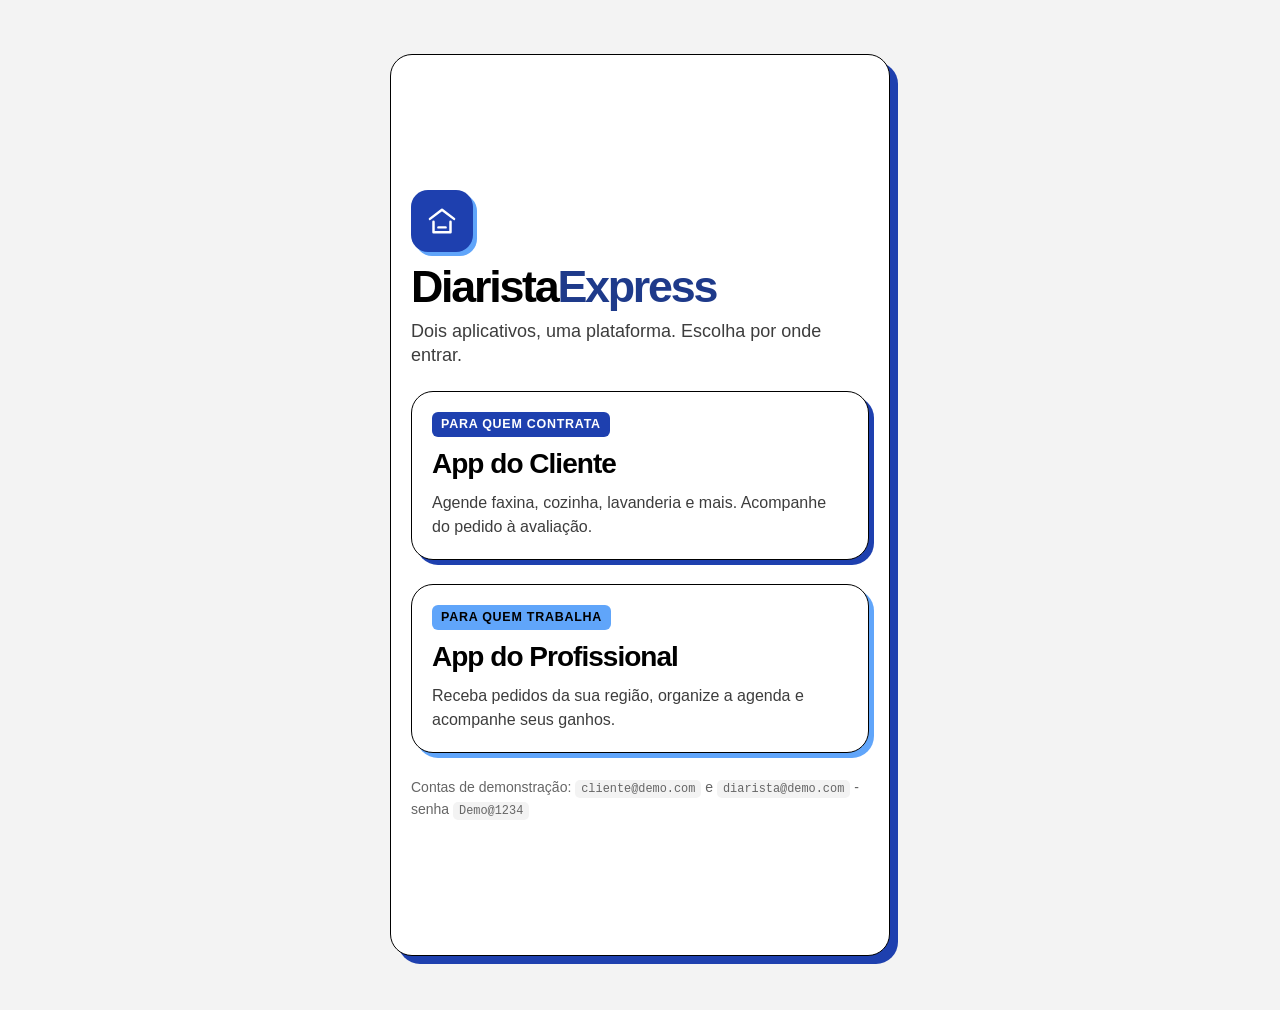
==== commit 8a6f9045: "DiaristaExpress 2.13.0" ====
--- a/index.html
+++ b/index.html
@@ -9,7 +9,7 @@
 <meta name="color-scheme" content="light dark">
 <meta name="apple-mobile-web-app-capable" content="yes">
 <meta name="apple-mobile-web-app-status-bar-style" content="black-translucent">
-<meta name="generator" content="DiaristaExpress 2.11.2 - arquivo unico">
+<meta name="generator" content="DiaristaExpress 2.13.0 - arquivo unico">
 <style>
 
 :root {
@@ -19,34 +19,35 @@
   --tinta-contraste: #ffffff;
   --linha: #000000;            /* contorno do que e' tocavel */
 
-  --marca: #2563eb;            /* preenchimento: botao, selecao, painel */
-  --marca-forte: #1d4ed8;      /* o mesmo azul quando e' TEXTO ou link */
+  --marca: #1e40af;            /* azul profundo (v2.13): botao, selecao, painel */
+  --marca-forte: #1e3a8a;      /* o mesmo azul quando e' TEXTO ou link */
   --marca-suave: #e8efff;
   --marca-contraste: #ffffff;
   --marca-base: #000000;       /* a "base da tecla" do botao principal */
 
-  --destaque: #facc15;
+  --destaque: #60a5fa;
   --destaque-texto: #000000;
-  --destaque-suave: #fef6c7;
+  --destaque-suave: #dbeafe;
+  --estrela: #facc15;          /* o unico amarelo da interface: nota */
   --estrela-fio: #000000;
 
-  --painel-fundo: #2563eb;
+  --painel-fundo: #1e40af;
   --painel-texto: #ffffff;
-  --painel-acento: #facc15;
+  --painel-acento: #93c5fd;
   --painel-borda: #000000;
   --painel-rotulo: #ffffff;
-  --painel-sombra: #facc15;
-
-  --sucesso: #15803d;
+  --painel-sombra: #0b1b4f;
+
+  --sucesso: #166534;
   --sucesso-suave: #e7f6ec;
   --alerta: #854d0e;
   --alerta-suave: #fef6c7;
   --erro: #b91c1c;
   --erro-suave: #fdecec;
   --erro-fundo: #dc2626;
-  --info: #1d4ed8;
+  --info: #1e40af;
   --info-suave: #e8efff;
-  --marcador-fundo: #facc15; --marcador-texto: #000000;
+  --marcador-fundo: #dc2626; --marcador-texto: #ffffff;   /* contador de aviso: vermelho */
   --sucesso-aviso: #4ade80; --alerta-aviso: #facc15; --erro-aviso: #f87171;
 
   --fundo: #ffffff;
@@ -103,11 +104,12 @@
   --tinta-contraste: #000000;
   --linha: #7a7a7a;
   --marca-forte: #8fb4ff;
+  --marca: #2563eb;           /* no preto o profundo some (2,4:1); este da' 3,5:1 */
   --marca-suave: #0d1f52;
-  --marca-base: #14389f;
-  --destaque-suave: #2e2600;
+  --marca-base: #0b1b4f;
+  --destaque-suave: #0d1f52;
   --estrela-fio: #facc15;
-  --painel-borda: #2563eb;
+  --painel-borda: #3b82f6;
   --sucesso: #4ade80; --sucesso-suave: #072b14;
   --alerta: #facc15; --alerta-suave: #2e2600;
   --erro: #ff8080;   --erro-suave: #330d0d;
@@ -136,11 +138,12 @@
     --tinta-contraste: #000000;
     --linha: #7a7a7a;
     --marca-forte: #8fb4ff;
+    --marca: #2563eb;           /* no preto o profundo some (2,4:1); este da' 3,5:1 */
     --marca-suave: #0d1f52;
-    --marca-base: #14389f;
-    --destaque-suave: #2e2600;
+    --marca-base: #0b1b4f;
+    --destaque-suave: #0d1f52;
     --estrela-fio: #facc15;
-    --painel-borda: #2563eb;
+    --painel-borda: #3b82f6;
     --sucesso: #4ade80; --sucesso-suave: #072b14;
     --alerta: #facc15; --alerta-suave: #2e2600;
     --erro: #ff8080;   --erro-suave: #330d0d;
@@ -941,7 +944,7 @@
 .avatar--marca { background: var(--marca); color: #fff; }
 
 .estrelas { display: inline-flex; align-items: center; gap: 1px; }
-.estrelas svg { width: 16px; height: 16px; fill: var(--destaque); stroke: var(--estrela-fio); stroke-width: 1.6; }
+.estrelas svg { width: 16px; height: 16px; fill: var(--estrela); stroke: var(--estrela-fio); stroke-width: 1.6; }
 .estrelas svg.estrelas__vazia { fill: none; stroke: var(--borda-forte); }
 .estrelas--g svg { width: 30px; height: 30px; }
 .nota { display: inline-flex; align-items: center; gap: 5px; font-weight: 800; }
@@ -955,7 +958,7 @@
 }
 .estrelas-entrada button svg { width: 42px; height: 42px; stroke-width: 1.5; }
 .estrelas-entrada button:active { transform: scale(1.18); }
-.estrelas-entrada button[data-ativa='true'] svg { fill: var(--destaque); stroke: var(--estrela-fio); }
+.estrelas-entrada button[data-ativa='true'] svg { fill: var(--estrela); stroke: var(--estrela-fio); }
 
 .lista { display: flex; flex-direction: column; gap: var(--e3); }
 .lista:has(> .item) {
@@ -2002,7 +2005,7 @@
 .boas-vindas h1 b { font-weight: 800; color: var(--marca-forte); }
 .boas-vindas p { font-size: var(--t-lg); max-width: 26ch; line-height: 1.3; }
 
-.nota__estrela { width: 17px; height: 17px; fill: var(--destaque); stroke: var(--estrela-fio); stroke-width: 1.6; }
+.nota__estrela { width: 17px; height: 17px; fill: var(--estrela); stroke: var(--estrela-fio); stroke-width: 1.6; }
 
 .duas-colunas > * + * { margin-top: var(--e7); }
 
@@ -2438,7 +2441,7 @@
 .pessoa .avatar { margin-bottom: 4px; }
 .pessoa__nome { font-weight: 800; font-size: .88rem; line-height: 1.15; }
 .pessoa__nota { display: inline-flex; align-items: center; gap: 3px; font-size: .8rem; font-weight: 700; }
-.pessoa__nota svg { width: 13px; height: 13px; fill: var(--destaque); stroke: var(--estrela-fio); stroke-width: 1.6; }
+.pessoa__nota svg { width: 13px; height: 13px; fill: var(--estrela); stroke: var(--estrela-fio); stroke-width: 1.6; }
 .pessoa__preco { font-size: .76rem; color: var(--texto-2); font-weight: 600; }
 
 .procura--campo { cursor: text; padding-right: 20px; }
@@ -2968,6 +2971,60 @@
 }
 .opcao__titulo { overflow: visible; text-overflow: clip; white-space: normal; overflow-wrap: anywhere; }
 
+.balao--foto { padding: 4px 4px 8px; }
+.balao__foto { display: block; padding: 0; border: 0; background: none; cursor: zoom-in; }
+.balao__foto img { display: block; width: 100%; max-width: 240px; max-height: 300px; object-fit: cover; border-radius: 14px; }
+.balao--foto > :not(.balao__foto) { padding: 0 8px; }
+.balao--foto .balao__hora { margin-top: 4px; }
+
+.painel-marca .texto-2, .painel-marca .t-sm, .painel-marca__dica,
+.oferta__apoio, .vitrine__apoio, .cabeca-perfil__email, .indicador .indicador__rotulo,
+.mini__rotulo, .faixa__titulo, .faixa__apoio, .balao__hora, .pilula { opacity: 1; }
+.recado__quando { color: var(--texto-2); }
+.dia--fora { opacity: 1; }
+.chat__barra > .btn { flex: none; }
+
+.busca-linha { display: flex; gap: var(--e2); align-items: center; }
+.busca-linha .busca { flex: 1; min-width: 0; }
+.botao-filtro { position: relative; flex: none; display: grid; place-items: center; width: 52px; height: 52px; border: 0; border-radius: 16px; background: var(--ladrilho); color: var(--texto); cursor: pointer; }
+.botao-filtro svg { width: 22px; height: 22px; }
+.botao-filtro:active { transform: scale(.94); }
+.botao-filtro__conta { position: absolute; top: -4px; right: -4px; min-width: 20px; height: 20px; padding: 0 5px; display: grid; place-items: center; border-radius: 99px; background: var(--marca); color: #fff; font-size: .72rem; font-weight: 800; }
+.botao-filtro__conta[hidden] { display: none; }
+.posto { display: inline-flex; align-items: center; padding: 2px 8px; border-radius: 99px; background: var(--marca); color: #fff; font-size: .72rem; font-weight: 800; }
+
+.vitrine__arte--icone { color: var(--marca); }
+.vitrine__arte--icone svg { width: 56px; height: 56px; stroke-width: 1.8; }
+.podio { display: grid; grid-template-columns: repeat(3, minmax(0, 1fr)); align-items: end; gap: var(--e2); }
+.podio__lugar { display: grid; justify-items: center; gap: 4px; padding: 0; border: 0; background: none; color: var(--texto); font: inherit; cursor: pointer; text-align: center; }
+div.podio__lugar { cursor: default; }
+.podio__posicao { font-family: var(--fonte-display); font-weight: 800; font-size: 1.1rem; }
+.podio__nome { font-weight: 800; font-size: .9rem; }
+.podio__nota { display: inline-flex; align-items: center; gap: 3px; font-size: .8rem; font-weight: 700; }
+.podio__nota svg { width: 13px; height: 13px; fill: var(--estrela); stroke: var(--estrela-fio); }
+.podio__base { width: 100%; margin-top: 6px; border-radius: 14px 14px 4px 4px; background: var(--ladrilho); }
+.podio__lugar--1 .podio__base { height: 84px; background: var(--marca); }
+.podio__lugar--2 .podio__base { height: 60px; background: var(--tinta); }
+.podio__lugar--3 .podio__base { height: 44px; background: var(--destaque); }
+.podio__lugar--1 .avatar { box-shadow: 0 0 0 3px var(--marca); }
+.podio__lugar--eu .podio__nome::after { content: ' (você)'; color: var(--marca-forte); }
+.ranking-lista { list-style: none; margin: 0; padding: 0; display: grid; gap: var(--e2); }
+.ranking-linha { display: flex; align-items: center; gap: var(--e3); width: 100%; padding: var(--e3); border: 0; border-radius: 18px; background: var(--ladrilho); color: var(--texto); font: inherit; text-align: left; cursor: pointer; }
+div.ranking-linha { cursor: default; }
+.ranking-linha--eu { box-shadow: inset 0 0 0 2px var(--marca); }
+.ranking-linha__posicao { flex: none; width: 34px; font-family: var(--fonte-display); font-weight: 800; font-size: 1.05rem; text-align: center; }
+.ranking-linha__corpo { flex: 1; display: grid; min-width: 0; }
+.ranking-linha__nome { font-weight: 800; overflow: hidden; text-overflow: ellipsis; white-space: nowrap; }
+.ranking-linha__apoio { font-size: .8rem; color: var(--texto-2); }
+
+.cabeca-perfil__ranking { position: absolute; top: 14px; right: 14px; display: inline-flex; align-items: center; gap: 6px; padding: 7px 12px; border: 0; border-radius: 99px; background: var(--marca); color: #fff; font: inherit; font-size: .8rem; font-weight: 800; cursor: pointer; }
+.cabeca-perfil__ranking svg { width: 15px; height: 15px; }
+.carteira-destaque { position: relative; display: grid; gap: 2px; width: 100%; padding: var(--e4) var(--e5); padding-right: 48px; border: 0; border-radius: 22px; background: var(--marca); color: #fff; font: inherit; text-align: left; cursor: pointer; }
+.carteira-destaque__rotulo { font-size: .76rem; font-weight: 800; letter-spacing: .02em; }
+.carteira-destaque__valor { font-family: var(--fonte-display); font-size: 2rem; font-weight: 800; letter-spacing: -.03em; line-height: 1.1; }
+.carteira-destaque__apoio { font-size: .84rem; }
+.carteira-destaque > svg { position: absolute; right: 18px; top: 50%; width: 22px; height: 22px; margin-top: -11px; }
+
 
 @keyframes dx-surgir {
   from { opacity: 0; transform: translate3d(0, 10px, 0); }
@@ -3263,21 +3320,21 @@
 
 
 :root[data-app='cliente'] {
-  --painel-fundo: #2563eb;
+  --painel-fundo: #1e40af;
   --painel-texto: #ffffff;
-  --painel-acento: #facc15;
+  --painel-acento: #93c5fd;
   --painel-borda: #000000;
   --painel-rotulo: #ffffff;
-  --painel-sombra: #facc15;
+  --painel-sombra: #0b1b4f;
 }
 
 :root[data-app='cliente'][data-tema='escuro'] {
-  --painel-borda: #2563eb;
+  --painel-borda: #3b82f6;
 }
 
 @media (prefers-color-scheme: dark) {
   :root[data-app='cliente']:not([data-tema='claro']) {
-    --painel-borda: #2563eb;
+    --painel-borda: #3b82f6;
   }
 }
 
@@ -3285,21 +3342,21 @@
 :root[data-app='diarista'] {
   --painel-fundo: #000000;
   --painel-texto: #ffffff;
-  --painel-acento: #facc15;
+  --painel-acento: #60a5fa;
   --painel-borda: #000000;
   --painel-rotulo: #ffffff;
-  --painel-sombra: #facc15;
+  --painel-sombra: #1e40af;
 }
 
 :root[data-app='diarista'][data-tema='escuro'] {
-  --painel-borda: #facc15;
-  --painel-sombra: #2563eb;
+  --painel-borda: #3b82f6;
+  --painel-sombra: #1e40af;
 }
 
 @media (prefers-color-scheme: dark) {
   :root[data-app='diarista']:not([data-tema='claro']) {
-    --painel-borda: #facc15;
-    --painel-sombra: #2563eb;
+    --painel-borda: #3b82f6;
+    --painel-sombra: #1e40af;
   }
 }
 .escolha {
@@ -3368,7 +3425,7 @@
 (function () {
   'use strict';
 
-  var VERSAO_BASE = window.__dxVersaoBase || "2.11.2";
+  var VERSAO_BASE = window.__dxVersaoBase || "2.13.0";
   var CANAL = "https://embixx.github.io/DiaristaExpress/atualizacoes/";
   var CHAVE_PUBLICA = {"kty": "EC", "crv": "P-256", "x": "3V0VNvB6H7SJsf2IBhKpLhgPlWwiKN1wIv9Uy0tadUQ", "y": "URsTo7lYjDm_DEIY3nYA7GvhQ2tJnK-3S_EwDxq-AyQ"};
   var PFX = 'dx-atualizacao:';
@@ -3584,35 +3641,37 @@
 const { TelaConfig, TelaAjuda } = __i6;
 const __i7 = __mod("packages/telas/duvidas.js");
 const { TelaDuvidas } = __i7;
-const __i8 = __mod("packages/telas/avaliar.js");
-const { TelaAvaliar } = __i8;
-const __i9 = __mod("apps/cliente/src/pages/inicio.js");
-const { TelaInicio } = __i9;
-const __i10 = __mod("apps/cliente/src/pages/novo-pedido.js");
-const { TelaNovoPedido } = __i10;
-const __i11 = __mod("apps/cliente/src/pages/pedidos.js");
-const { TelaPedidos } = __i11;
-const __i12 = __mod("apps/cliente/src/pages/assinaturas.js");
-const { TelaAssinaturas } = __i12;
-const __i13 = __mod("apps/cliente/src/pages/pedido.js");
-const { TelaPedido } = __i13;
-const __i14 = __mod("apps/cliente/src/pages/profissionais.js");
-const { TelaProfissionais, TelaProfissional } = __i14;
-const __i15 = __mod("apps/cliente/src/pages/enderecos.js");
-const { TelaEnderecos } = __i15;
-const __i16 = __mod("apps/cliente/src/pages/perfil.js");
-const { TelaPerfil } = __i16;
-const __i17 = __mod("apps/cliente/src/pages/descobrir.js");
-const { TelaServico, TelaBuscar, TelaOferta } = __i17;
-const __i18 = __mod("apps/cliente/src/pages/conta.js");
-const { TelaGastos } = __i18;
+const __i8 = __mod("packages/telas/ranking.js");
+const { TelaRanking } = __i8;
+const __i9 = __mod("packages/telas/avaliar.js");
+const { TelaAvaliar } = __i9;
+const __i10 = __mod("apps/cliente/src/pages/inicio.js");
+const { TelaInicio } = __i10;
+const __i11 = __mod("apps/cliente/src/pages/novo-pedido.js");
+const { TelaNovoPedido } = __i11;
+const __i12 = __mod("apps/cliente/src/pages/pedidos.js");
+const { TelaPedidos } = __i12;
+const __i13 = __mod("apps/cliente/src/pages/assinaturas.js");
+const { TelaAssinaturas } = __i13;
+const __i14 = __mod("apps/cliente/src/pages/pedido.js");
+const { TelaPedido } = __i14;
+const __i15 = __mod("apps/cliente/src/pages/profissionais.js");
+const { TelaProfissionais, TelaProfissional } = __i15;
+const __i16 = __mod("apps/cliente/src/pages/enderecos.js");
+const { TelaEnderecos } = __i16;
+const __i17 = __mod("apps/cliente/src/pages/perfil.js");
+const { TelaPerfil } = __i17;
+const __i18 = __mod("apps/cliente/src/pages/descobrir.js");
+const { TelaServico, TelaBuscar, TelaOferta } = __i18;
+const __i19 = __mod("apps/cliente/src/pages/conta.js");
+const { TelaGastos } = __i19;
 const PAPEL = 'cliente';
 
 const ABAS = [
   { id: 'inicio', rotulo: 'Início', icone: 'casa', rota: '/' },
   { id: 'novo', rotulo: 'Pedir', icone: 'mais', rota: '/novo' },
   { id: 'pedidos', rotulo: 'Pedidos', icone: 'lista', rota: '/pedidos', inclui: ['/pedido', '/chat', '/avaliar', '/assinaturas'], contador: (c) => c.mensagens },
-  { id: 'profissionais', rotulo: 'Buscar', icone: 'busca', rota: '/profissionais', inclui: ['/profissional'] },
+  { id: 'profissionais', rotulo: 'Buscar', icone: 'busca', rota: '/profissionais', inclui: ['/profissional', '/ranking'] },
   { id: 'perfil', rotulo: 'Perfil', icone: 'usuario', rota: '/perfil', inclui: ['/config', '/ajuda', '/avisos', '/enderecos', '/duvidas', '/gastos'], contador: (c) => c.notificacoes },
 ];
 
@@ -3698,6 +3757,7 @@
       '/config': () => tela(app, TelaConfig(app, { papel: PAPEL, voltarPara: '/perfil' })),
       '/ajuda': () => tela(app, TelaAjuda(app, { papel: PAPEL, voltarPara: '/perfil' })),
       '/duvidas': () => tela(app, TelaDuvidas(app, { papel: PAPEL, voltarPara: '/ajuda' })),
+      '/ranking': () => tela(app, TelaRanking(app, { papel: PAPEL, voltarPara: PAPEL === 'cliente' ? '/profissionais' : '/perfil' })),
     },
   });
 
@@ -4982,11 +5042,11 @@
       ? h(
           'section',
           null,
-          Secao(`Seu ${mesAno(new Date()).split(' de ')[0]}`),
+          Secao('Até agora'),
           Indicadores([
             { valor: String(stats.concluidos), rotulo: 'serviços' },
             { valor: `${stats.horasTotais}h`, rotulo: 'de trabalho' },
-            { valor: dinheiro(stats.valorTotal), rotulo: 'investido' },
+            { valor: dinheiro(api.pedidos.meusGastos().total), rotulo: 'gasto em serviços' },
           ]),
         )
       : null;
@@ -6461,7 +6521,7 @@
 __def("apps/cliente/src/pages/perfil.js", function (__e) {
 
 const __i1 = __mod("apps/cliente/src/lib.js");
-const { h, cada, icone, Botao, Cartao, Secao, Avatar, Item, Campo, EstadoVazio, Estrelas, folha, avisar, lerFormulario, aplicarErros, dinheiro, mascaraTelefone, checarArquivoImagem, api, abrirGastos, indicarOApp } = __i1;
+const { h, cada, icone, Botao, Cartao, Secao, Avatar, Item, Campo, EstadoVazio, Estrelas, folha, avisar, lerFormulario, aplicarErros, dinheiro, mascaraTelefone, checarArquivoImagem, api, abrirGastos, indicarOApp, reduzirImagem } = __i1;
 function TelaPerfil(app) {
   const conta = api.auth.usuarioAtual();
   const perfil = api.perfil.meuPerfil();
@@ -6543,7 +6603,7 @@
           { class: 'minis' },
           Mini(String(stats.concluidos), stats.concluidos === 1 ? 'serviço feito' : 'serviços feitos', 'amarela'),
           Mini(`${stats.horasTotais}h`, 'de casa cuidada', 'azul'),
-          Mini(dinheiro(stats.valorTotal), 'investido', 'tinta', () => app.ir('/gastos')),
+          Mini(dinheiro(api.pedidos.meusGastos().total), 'gasto em serviços', 'tinta', () => app.ir('/gastos')),
         )
       : null,
 
@@ -6617,48 +6677,94 @@
     h('span', { class: 'mini__rotulo' }, rotulo),
   );
 
-function reduzirImagem(arquivo, ladoMaximo = 320, qualidade = 0.8) {
-  return new Promise((resolve, reject) => {
-    const url = URL.createObjectURL(arquivo);
-    const img = new Image();
-    img.onload = () => {
-      const escala = Math.min(1, ladoMaximo / Math.max(img.width, img.height));
-      const canvas = document.createElement('canvas');
-      canvas.width = Math.round(img.width * escala);
-      canvas.height = Math.round(img.height * escala);
-      canvas.getContext('2d').drawImage(img, 0, 0, canvas.width, canvas.height);
-      URL.revokeObjectURL(url);
-      resolve(canvas.toDataURL('image/jpeg', qualidade));
-    };
-    img.onerror = () => {
-      URL.revokeObjectURL(url);
-      reject(new Error('Não foi possível ler a imagem.'));
-    };
-    img.src = url;
-  });
-}
-
 __e["TelaPerfil"] = TelaPerfil;
-__e["reduzirImagem"] = reduzirImagem;
 
 });
 __def("apps/cliente/src/pages/profissionais.js", function (__e) {
 
 const __i1 = __mod("apps/cliente/src/lib.js");
-const { h, cada, montar, icone, Botao, Cartao, Secao, Avatar, Ficha, Estrelas, EstadoVazio, Busca, BarrasDeNota, verImagem, avisar, atrasar, arte, estourarBolhas, SERVICOS, nomeServico, dinheiro, tempoRelativo, api, compartilharProfissional, confirmar } = __i1;
+const { h, cada, montar, icone, Botao, Cartao, Secao, Avatar, Ficha, Estrelas, EstadoVazio, Busca, BarrasDeNota, verImagem, avisar, atrasar, arte, estourarBolhas, SERVICOS, nomeServico, dinheiro, tempoRelativo, api, compartilharProfissional, confirmar, folha, Opcao, LinhaOpcao } = __i1;
+const ORDENS = [
+  { id: 'ranking', rotulo: 'Ranking', resumo: 'Nota, número de avaliações e serviços feitos' },
+  { id: 'nota', rotulo: 'Melhor nota', resumo: 'A média das avaliações' },
+  { id: 'preco', rotulo: 'Menor preço', resumo: 'O preço por hora mais baixo primeiro' },
+  { id: 'proximidade', rotulo: 'Mais perto', resumo: 'Do seu bairro, depois da sua cidade' },
+  { id: 'experiencia', rotulo: 'Mais experientes', resumo: 'Quem já fez mais serviços' },
+];
+const PRECOS_MAX = [0, 40, 50, 60, 80];
+
 function TelaProfissionais(app, ctx) {
   let servicoId = ctx.busca.servico || null;
-  let ordenar = 'nota';
+  const filtros = { ordenar: 'ranking', precoMax: 0, soVerificados: false };
   let termo = '';
 
   const lista = h('div', { class: 'lista' });
+  const resumo = h('div', { class: 'linha linha--entre t-sm' });
+  const marcaFiltros = h('span', { class: 'botao-filtro__conta', hidden: true });
+  const botaoFiltro = h('button', { class: 'botao-filtro', type: 'button', 'aria-label': 'Filtrar e ordenar', onClick: () => abrirFiltros() }, icone('filtro'), marcaFiltros);
+
+  const ativos = () => (filtros.ordenar !== 'ranking' ? 1 : 0) + (filtros.precoMax ? 1 : 0) + (filtros.soVerificados ? 1 : 0);
+
+  function abrirFiltros() {
+    const rascunho = { ...filtros };
+    folha({
+      titulo: 'Filtrar e ordenar',
+      conteudo: (fechar) => {
+        const fichasPreco = h(
+          'div',
+          { class: 'fichas' },
+          ...PRECOS_MAX.map((v) =>
+            h('button', {
+              class: 'ficha',
+              type: 'button',
+              'aria-pressed': String(rascunho.precoMax === v),
+              onClick: (e) => {
+                rascunho.precoMax = v;
+                for (const b of e.currentTarget.parentElement.children) b.setAttribute('aria-pressed', 'false');
+                e.currentTarget.setAttribute('aria-pressed', 'true');
+              },
+            }, v ? `até ${dinheiro(v)}/h` : 'Qualquer preço'),
+          ),
+        );
+        return h(
+          'div',
+          { class: 'pilha' },
+          h('div', { class: 'campo__rotulo' }, 'Ordenar por'),
+          h(
+            'div',
+            { class: 'lista' },
+            ...ORDENS.map((o) =>
+              Opcao({ nome: 'ordem', valor: o.id, titulo: o.rotulo, resumo: o.resumo, marcado: rascunho.ordenar === o.id, onChange: (m) => { if (m) rascunho.ordenar = o.id; } }),
+            ),
+          ),
+          h('div', { class: 'campo__rotulo' }, 'Preço máximo por hora'),
+          fichasPreco,
+          LinhaOpcao({ titulo: 'Só identidade verificada', resumo: 'Esconde quem ainda não passou pela verificação', ligado: rascunho.soVerificados, onChange: (v) => { rascunho.soVerificados = v; } }),
+          h(
+            'div',
+            { class: 'linha' },
+            Botao({ variante: 'fantasma', onClick: () => { Object.assign(filtros, { ordenar: 'ranking', precoMax: 0, soVerificados: false }); fechar(); desenhar(); } }, 'Limpar'),
+            Botao({ bloco: true, onClick: () => { Object.assign(filtros, rascunho); fechar(); desenhar(); } }, 'Aplicar'),
+          ),
+        );
+      },
+    });
+  }
 
   function desenhar() {
     const favoritos = new Set(api.perfil.meuPerfil().favoritos || []);
     const encontrados = api.perfil
-      .listarProfissionais({ servicoId, ordenar })
+      .listarProfissionais({ servicoId, ...filtros })
       .filter((p) => (termo ? `${p.nome} ${p.bairro} ${p.cidade}`.toLowerCase().includes(termo.toLowerCase()) : true));
 
+    const n = ativos();
+    marcaFiltros.hidden = !n;
+    marcaFiltros.textContent = String(n);
+    montar(
+      resumo,
+      h('span', { class: 'texto-2' }, `${encontrados.length} profissiona${encontrados.length === 1 ? 'l' : 'is'} · ${ORDENS.find((o) => o.id === filtros.ordenar)?.rotulo.toLowerCase()}`),
+      h('a', { href: '#/ranking', class: 'negrito' }, 'Ver o ranking'),
+    );
     montar(
       lista,
       ...cada(
@@ -6677,7 +6783,7 @@
                 h(
                   'div',
                   { class: 'linha linha--entre' },
-                  h('span', { class: 'medio' }, p.nome),
+                  h('span', { class: 'linha', style: { gap: '8px' } }, h('span', { class: 'medio' }, p.nome), p.posicao ? h('span', { class: 'posto', title: 'Posição no ranking' }, `#${p.posicao}`) : null),
                   favoritos.has(p.contaId) ? h('span', { style: { color: 'var(--erro)' } }, icone('coracao')) : null,
                 ),
                 h('div', { class: 't-sm texto-2' }, `${p.bairro || 'Região não informada'}${p.cidade ? ' · ' + p.cidade : ''}`),
@@ -6728,29 +6834,6 @@
     desenhar();
   }
 
-  const ordenacao = h(
-    'div',
-    { class: 'segmentos', role: 'group', 'aria-label': 'Ordenar por' },
-    ...[
-      { id: 'nota', rotulo: 'Melhor nota' },
-      { id: 'preco', rotulo: 'Menor preço' },
-      { id: 'experiencia', rotulo: 'Experiência' },
-    ].map((o) =>
-      Ficha(
-        {
-          ativa: ordenar === o.id,
-          onClick: (e) => {
-            ordenar = o.id;
-            for (const b of e.currentTarget.parentElement.children) b.setAttribute('aria-pressed', 'false');
-            e.currentTarget.setAttribute('aria-pressed', 'true');
-            desenhar();
-          },
-        },
-        o.rotulo,
-      ),
-    ),
-  );
-
   desenhar();
 
   return {
@@ -6758,15 +6841,20 @@
     corpo: h(
       'div',
       { class: 'pilha entra' },
-      Busca({
-        placeholder: 'Buscar por nome ou bairro',
-        onInput: atrasar((e) => {
-          termo = e.target.value;
-          desenhar();
-        }, 220),
-      }),
+      h(
+        'div',
+        { class: 'busca-linha' },
+        Busca({
+          placeholder: 'Buscar por nome ou bairro',
+          onInput: atrasar((e) => {
+            termo = e.target.value;
+            desenhar();
+          }, 220),
+        }),
+        botaoFiltro,
+      ),
       filtroServico,
-      ordenacao,
+      resumo,
       lista,
     ),
   };
@@ -6950,26 +7038,28 @@
 const { TelaConfig, TelaAjuda } = __i6;
 const __i7 = __mod("packages/telas/duvidas.js");
 const { TelaDuvidas } = __i7;
-const __i8 = __mod("packages/telas/avaliar.js");
-const { TelaAvaliar } = __i8;
-const __i9 = __mod("apps/diarista/src/pages/inicio.js");
-const { TelaInicio } = __i9;
-const __i10 = __mod("apps/diarista/src/pages/oportunidades.js");
-const { TelaOportunidades } = __i10;
-const __i11 = __mod("apps/diarista/src/pages/servico.js");
-const { TelaServico } = __i11;
-const __i12 = __mod("apps/diarista/src/pages/agenda.js");
-const { TelaAgenda } = __i12;
-const __i13 = __mod("apps/diarista/src/pages/carteira.js");
-const { TelaCarteira } = __i13;
-const __i14 = __mod("apps/diarista/src/pages/relatorio.js");
-const { TelaRelatorio } = __i14;
-const __i15 = __mod("apps/diarista/src/pages/perfil.js");
-const { TelaPerfil } = __i15;
-const __i16 = __mod("apps/diarista/src/pages/avaliacoes.js");
-const { TelaAvaliacoes } = __i16;
-const __i17 = __mod("apps/diarista/src/pages/clientes.js");
-const { TelaClientes } = __i17;
+const __i8 = __mod("packages/telas/ranking.js");
+const { TelaRanking } = __i8;
+const __i9 = __mod("packages/telas/avaliar.js");
+const { TelaAvaliar } = __i9;
+const __i10 = __mod("apps/diarista/src/pages/inicio.js");
+const { TelaInicio } = __i10;
+const __i11 = __mod("apps/diarista/src/pages/oportunidades.js");
+const { TelaOportunidades } = __i11;
+const __i12 = __mod("apps/diarista/src/pages/servico.js");
+const { TelaServico } = __i12;
+const __i13 = __mod("apps/diarista/src/pages/agenda.js");
+const { TelaAgenda } = __i13;
+const __i14 = __mod("apps/diarista/src/pages/carteira.js");
+const { TelaCarteira } = __i14;
+const __i15 = __mod("apps/diarista/src/pages/relatorio.js");
+const { TelaRelatorio } = __i15;
+const __i16 = __mod("apps/diarista/src/pages/perfil.js");
+const { TelaPerfil } = __i16;
+const __i17 = __mod("apps/diarista/src/pages/avaliacoes.js");
+const { TelaAvaliacoes } = __i17;
+const __i18 = __mod("apps/diarista/src/pages/clientes.js");
+const { TelaClientes } = __i18;
 const PAPEL = 'diarista';
 
 const ABAS = [
@@ -6977,7 +7067,7 @@
   { id: 'oportunidades', rotulo: 'Trabalhos', icone: 'busca', rota: '/oportunidades' },
   { id: 'agenda', rotulo: 'Agenda', icone: 'calendario', rota: '/agenda', inclui: ['/servico', '/chat', '/avaliar'], contador: (c) => c.mensagens },
   { id: 'carteira', rotulo: 'Carteira', icone: 'carteira', rota: '/carteira', inclui: ['/relatorio'] },
-  { id: 'perfil', rotulo: 'Perfil', icone: 'usuario', rota: '/perfil', inclui: ['/config', '/ajuda', '/avisos', '/avaliacoes', '/duvidas', '/clientes'], contador: (c) => c.notificacoes },
+  { id: 'perfil', rotulo: 'Perfil', icone: 'usuario', rota: '/perfil', inclui: ['/config', '/ajuda', '/avisos', '/avaliacoes', '/duvidas', '/clientes', '/ranking'], contador: (c) => c.notificacoes },
 ];
 
 const TEXTOS_LEGAIS = {
@@ -7059,6 +7149,7 @@
       '/config': () => tela(app, TelaConfig(app, { papel: PAPEL, voltarPara: '/perfil' })),
       '/ajuda': () => tela(app, TelaAjuda(app, { papel: PAPEL, voltarPara: '/perfil' })),
       '/duvidas': () => tela(app, TelaDuvidas(app, { papel: PAPEL, voltarPara: '/ajuda' })),
+      '/ranking': () => tela(app, TelaRanking(app, { papel: PAPEL, voltarPara: PAPEL === 'cliente' ? '/profissionais' : '/perfil' })),
     },
   });
 
@@ -8228,7 +8319,7 @@
 __def("apps/diarista/src/pages/perfil.js", function (__e) {
 
 const __i1 = __mod("apps/diarista/src/lib.js");
-const { h, cada, montar, icone, Botao, Cartao, Secao, Avatar, Item, Campo, Opcao, Estrelas, Destaque, LinhaOpcao, folha, avisar, confirmar, verImagem, lerFormulario, aplicarErros, SERVICOS, servicoPorId, dinheiro, mascaraTelefone, checarArquivoImagem, api, arte } = __i1;
+const { h, cada, montar, icone, Botao, Cartao, Secao, Avatar, Item, Campo, Opcao, Estrelas, Destaque, LinhaOpcao, folha, avisar, confirmar, verImagem, lerFormulario, aplicarErros, SERVICOS, servicoPorId, dinheiro, mascaraTelefone, checarArquivoImagem, api, arte, reduzirImagem } = __i1;
 const DIAS = [
   ['seg', 'Seg'], ['ter', 'Ter'], ['qua', 'Qua'], ['qui', 'Qui'],
   ['sex', 'Sex'], ['sab', 'Sab'], ['dom', 'Dom'],
@@ -8282,7 +8373,29 @@
           h('h1', { class: 'cabeca-perfil__nome' }, conta.nome),
           h('p', { class: 'cabeca-perfil__email' }, `${perfil.bairro || 'Bairro não informado'}${perfil.cidade ? ' · ' + perfil.cidade : ''}`),
           h('button', { class: 'cabeca-perfil__editar', type: 'button', onClick: () => abrirDados(conta, perfil) }, icone('lapis'), 'Editar meus dados'),
+          h('button', { class: 'cabeca-perfil__ranking', type: 'button', onClick: () => app.ir('/ranking'), 'aria-label': 'Ver o ranking' },
+            icone('medalha'),
+            perfil.mostrarRanking === false ? 'Fora do ranking' : `${api.perfil.cartaoProfissional(conta.id)?.posicao || '-'}º no ranking`),
         ),
+
+        (() => {
+          const r = api.carteira.meuResumo();
+          return h(
+            'button',
+            { class: 'carteira-destaque', type: 'button', onClick: () => app.ir('/carteira') },
+            h('span', { class: 'carteira-destaque__rotulo' }, 'Disponível para saque'),
+            h('span', { class: 'carteira-destaque__valor num' }, dinheiro(r.disponivel)),
+            h('span', { class: 'carteira-destaque__apoio' }, r.retido ? `mais ${dinheiro(r.retido)} liberando` : 'Toque para ver o extrato e sacar'),
+            icone('seta_dir'),
+          );
+        })(),
+
+        LinhaOpcao({
+          titulo: 'Aparecer no ranking',
+          resumo: 'Mostra sua posição para os clientes. Desligue se não quiser.',
+          ligado: perfil.mostrarRanking !== false,
+          onChange: () => { api.perfil.alternarRankingVisivel(); app.roteador.recarregar(); },
+        }),
 
         h(
           'div',
@@ -8589,29 +8702,7 @@
     h('span', { class: 'mini__rotulo' }, rotulo),
   );
 
-function reduzirImagem(arquivo, ladoMaximo = 320, qualidade = 0.8) {
-  return new Promise((resolve, reject) => {
-    const url = URL.createObjectURL(arquivo);
-    const img = new Image();
-    img.onload = () => {
-      const escala = Math.min(1, ladoMaximo / Math.max(img.width, img.height));
-      const canvas = document.createElement('canvas');
-      canvas.width = Math.round(img.width * escala);
-      canvas.height = Math.round(img.height * escala);
-      canvas.getContext('2d').drawImage(img, 0, 0, canvas.width, canvas.height);
-      URL.revokeObjectURL(url);
-      resolve(canvas.toDataURL('image/jpeg', qualidade));
-    };
-    img.onerror = () => {
-      URL.revokeObjectURL(url);
-      reject(new Error('Não foi possível ler a imagem.'));
-    };
-    img.src = url;
-  });
-}
-
 __e["TelaPerfil"] = TelaPerfil;
-__e["reduzirImagem"] = reduzirImagem;
 
 });
 __def("apps/diarista/src/pages/relatorio.js", function (__e) {
@@ -10428,7 +10519,10 @@
     .map((m) => ({ ...m, minha: m.autorId === ctx.conta.id, autorNome: contaPorId(m.autorId)?.nome || 'Usuário' }));
 }
 
-function enviarMensagem(pedidoId, texto) {
+const FOTO_MAX_CARACTERES = 410000;
+const FOTO_VALIDA = /^data:image\/(jpeg|png|webp);base64,[A-Za-z0-9+/]+=*$/;
+
+function enviarMensagem(pedidoId, texto, { imagem } = {}) {
   const ctx = exigirParticipacao(pedidoId);
   if (ctx.erro) return { ok: false, erro: ctx.erro };
   const { pedido, papel, conta } = ctx;
@@ -10440,8 +10534,12 @@
     return { ok: false, erro: 'Este pedido foi encerrado, a conversa está fechada.' };
   }
 
-  const limpo = limparParagrafo(texto, REGRAS.maxCaracteresMensagem);
-  if (!limpo) return { ok: false, erro: 'Escreva alguma coisa antes de enviar.' };
+  if (imagem !== undefined && imagem !== null) {
+    if (typeof imagem !== 'string' || !FOTO_VALIDA.test(imagem)) return { ok: false, erro: 'Essa foto não pôde ser enviada. Tente outra.' };
+    if (imagem.length > FOTO_MAX_CARACTERES) return { ok: false, erro: 'Foto grande demais para o chat.' };
+  }
+  const limpo = limparParagrafo(texto || '', REGRAS.maxCaracteresMensagem);
+  if (!limpo && !imagem) return { ok: false, erro: 'Escreva alguma coisa antes de enviar.' };
 
   const minhas = todas().filter((m) => m.pedidoId === pedidoId && m.autorId === conta.id);
   const ultima = minhas[minhas.length - 1];
@@ -10455,6 +10553,7 @@
     autorId: conta.id,
     papel,
     texto: limpo,
+    ...(imagem ? { imagem } : {}),
     em: new Date().toISOString(),
     lidaPor: [conta.id],
   };
@@ -10463,7 +10562,7 @@
   const destino = papel === 'cliente' ? pedido.diaristaId : pedido.clienteId;
   notificar(destino, {
     titulo: `Mensagem de ${conta.nome}`,
-    mensagem: limpo.slice(0, 90),
+    mensagem: limpo ? limpo.slice(0, 90) : 'Enviou uma foto.',
     tipo: 'info',
     link: `#/chat/${pedidoId}`,
   });
@@ -10525,6 +10624,7 @@
 };
 
 __e["mensagensDoPedido"] = mensagensDoPedido;
+__e["FOTO_MAX_CARACTERES"] = FOTO_MAX_CARACTERES;
 __e["enviarMensagem"] = enviarMensagem;
 __e["marcarConversaLida"] = marcarConversaLida;
 __e["totalNaoLidas"] = totalNaoLidas;
@@ -10585,6 +10685,10 @@
   meusEnderecos: perfilM.meusEnderecos,
   salvarEndereco: perfilM.salvarEndereco,
   removerEndereco: perfilM.removerEndereco,
+  enderecoAtivo: perfilM.enderecoAtivo,
+  escolherEnderecoAtivo: perfilM.escolherEnderecoAtivo,
+  ranking: perfilM.ranking,
+  alternarRankingVisivel: perfilM.alternarRankingVisivel,
 };
 
 const carteira = {
@@ -11991,7 +12095,54 @@
     precoMinimo: menorPreco(p),
     atendendo: p.atendendo !== false,
     folgas: [...(p.folgas || [])],
+    mostrarRanking: p.mostrarRanking !== false,
+    posicao: p.mostrarRanking !== false ? posicaoNoRanking(contaId) : null,
   };
+}
+
+const NOTA_BASE = 4.5;
+const PESO_BASE = 8;
+function pontosDeRanking(p) {
+  const n = Number(p.totalAvaliacoes) || 0;
+  const nota = ((Number(p.nota) || 0) * n + NOTA_BASE * PESO_BASE) / (n + PESO_BASE);
+  return Math.round((nota * 100 + Math.log10(1 + (Number(p.totalServicos) || 0)) * 12) * 10) / 10;
+}
+
+function rankingBruto() {
+  return ler('contas', [])
+    .filter((c) => c.papel === 'diarista' && c.ativo)
+    .map((c) => ({ contaId: c.id, pontos: pontosDeRanking(perfilDe(c.id) || {}) }))
+    .sort((a, b) => b.pontos - a.pontos);
+}
+
+function posicaoNoRanking(contaId) {
+  const i = rankingBruto().findIndex((r) => r.contaId === contaId);
+  return i < 0 ? null : i + 1;
+}
+
+function ranking({ servicoId } = {}) {
+  return rankingBruto()
+    .map((r) => ({ ...cartaoProfissional(r.contaId), pontos: r.pontos }))
+    .filter((p) => p && p.contaId && p.mostrarRanking)
+    .filter((p) => (servicoId ? p.servicos.includes(servicoId) : true));
+}
+
+function alternarRankingVisivel() {
+  const { conta } = exigirSessao('diarista');
+  const atual = perfilDe(conta.id) || {};
+  const mostrar = atual.mostrarRanking === false;
+  const tudo = todos();
+  tudo[conta.id] = { ...atual, mostrarRanking: mostrar };
+  gravar(PERFIS, tudo);
+  publicar(EVENTOS.PERFIL, { contaId: conta.id });
+  return { ok: true, mostrar, posicao: posicaoNoRanking(conta.id) };
+}
+
+function distanciaAproximada(p, endereco) {
+  if (!endereco) return 1;
+  if (p.bairro && endereco.bairro && p.bairro.toLowerCase() === endereco.bairro.toLowerCase()) return 0;
+  if (p.cidade && endereco.cidade && p.cidade.toLowerCase() === endereco.cidade.toLowerCase()) return 1;
+  return 2;
 }
 
 function menorPreco(perfil) {
@@ -12010,7 +12161,7 @@
   }
 }
 
-function listarProfissionais({ servicoId, cidade, notaMinima = 0, ordenar = 'nota' } = {}) {
+function listarProfissionais({ servicoId, cidade, notaMinima = 0, ordenar = 'nota', precoMax = 0, soVerificados = false } = {}) {
   const cartoes = ler('contas', [])
     .filter((c) => c.papel === 'diarista' && c.ativo)
     .map((c) => cartaoProfissional(c.id))
@@ -12019,9 +12170,15 @@
     .filter((p) => !bloqueadosDeQuemPergunta().includes(p.contaId))
     .filter((p) => (servicoId ? p.servicos.includes(servicoId) : true))
     .filter((p) => (cidade ? p.cidade.toLowerCase().includes(String(cidade).toLowerCase()) : true))
-    .filter((p) => p.nota >= notaMinima);
-
+    .filter((p) => p.nota >= notaMinima)
+    .filter((p) => (precoMax > 0 ? (p.precoMinimo || 0) <= precoMax : true))
+    .filter((p) => (soVerificados ? p.verificado : true));
+
+  const onde = enderecoAtivoSeCliente();
+  const pontos = new Map(rankingBruto().map((r) => [r.contaId, r.pontos]));
   const ordenadores = {
+    ranking: (a, b) => (pontos.get(b.contaId) || 0) - (pontos.get(a.contaId) || 0),
+    proximidade: (a, b) => distanciaAproximada(a, onde) - distanciaAproximada(b, onde) || b.nota - a.nota,
     nota: (a, b) => b.nota - a.nota || b.totalAvaliacoes - a.totalAvaliacoes,
     preco: (a, b) => (a.precoMinimo || 1e9) - (b.precoMinimo || 1e9),
     experiencia: (a, b) => b.totalServicos - a.totalServicos,
@@ -12263,10 +12420,38 @@
   return `${e.rua}, ${e.numero}${comp} - ${e.bairro}, ${e.cidade}/${e.uf}`;
 }
 
+function enderecoAtivo() {
+  const { conta } = exigirSessao('cliente');
+  const lista = meusEnderecos();
+  const escolhido = perfilDe(conta.id)?.enderecoAtivoId;
+  return lista.find((e) => e.id === escolhido) || lista[0] || null;
+}
+
+function escolherEnderecoAtivo(enderecoId) {
+  const { conta } = exigirSessao('cliente');
+  if (!meusEnderecos().some((e) => e.id === enderecoId)) return { ok: false, erro: 'Endereço não encontrado.' };
+  const tudo = todos();
+  tudo[conta.id] = { ...(perfilDe(conta.id) || {}), enderecoAtivoId: enderecoId };
+  gravar(PERFIS, tudo);
+  publicar(EVENTOS.PERFIL, { contaId: conta.id });
+  return { ok: true, endereco: enderecoAtivo() };
+}
+
+function enderecoAtivoSeCliente() {
+  try {
+    return enderecoAtivo();
+  } catch {
+    return null;
+  }
+}
+
 __e["perfilDe"] = perfilDe;
 __e["perfilPublico"] = perfilPublico;
 __e["meuPerfil"] = meuPerfil;
 __e["cartaoProfissional"] = cartaoProfissional;
+__e["pontosDeRanking"] = pontosDeRanking;
+__e["ranking"] = ranking;
+__e["alternarRankingVisivel"] = alternarRankingVisivel;
 __e["listarProfissionais"] = listarProfissionais;
 __e["salvarPerfilDiarista"] = salvarPerfilDiarista;
 __e["salvarPerfilCliente"] = salvarPerfilCliente;
@@ -12283,6 +12468,8 @@
 __e["enderecoPorId"] = enderecoPorId;
 __e["enderecoAproximado"] = enderecoAproximado;
 __e["enderecoCompleto"] = enderecoCompleto;
+__e["enderecoAtivo"] = enderecoAtivo;
+__e["escolherEnderecoAtivo"] = escolherEnderecoAtivo;
 
 });
 __def("packages/core/api/relatorio.js", function (__e) {
@@ -13896,7 +14083,7 @@
 
 const APP = {
   nome: 'DiaristaExpress',
-  versao: '2.11.2',
+  versao: '2.13.0',
   storagePrefix: 'dx:',
   schemaVersion: 7,
 };
@@ -13931,6 +14118,39 @@
 __def("packages/core/novidades.js", function (__e) {
 
 const NOVIDADES = [
+  {
+    versao: '2.13.0',
+    data: '14/11/2026',
+    titulo: 'Azul profundo e o ranking',
+    itens: [
+      'Cores: preto, branco e um azul mais profundo. O amarelo ficou só nas estrelas de avaliação.',
+      'O número de avisos agora vem em vermelho.',
+      'Ranking dos profissionais: pódio e lista, por serviço, a partir de Buscar ("Ver o ranking"). A posição aparece no cartão de cada profissional.',
+      'Buscar: um botão de filtro no lugar das três opções soltas - ordene por ranking, nota, preço, proximidade ou experiência, com preço máximo e só verificados.',
+      'Profissional: a carteira virou o destaque do perfil, a posição no ranking fica no canto, e dá para escolher não aparecer no ranking.',
+    ],
+  },
+  {
+    versao: '2.12.0',
+    data: '14/11/2026',
+    titulo: 'Foto na conversa e textos mais legíveis',
+    itens: [
+      'Conversa: botão de câmera para mandar foto (a foto é reduzida no aparelho antes de ir). Toque na foto para ver grande.',
+      'Perfil e tela inicial: "investido" virou "gasto em serviços", com o mesmo valor da tela Meus gastos (gorjetas entram, devoluções saem).',
+      'A seção que se chamava "Seu novembro" agora se chama "Até agora": os números sempre foram de todos os meses.',
+      'Textos de apoio nos blocos coloridos, a hora das mensagens e os dias do mês vizinho no calendário ficaram mais fortes e fáceis de ler.',
+      'App para Android pronto para instalar (anexo no Trello).',
+    ],
+  },
+  {
+    versao: '2.11.3',
+    data: '14/11/2026',
+    titulo: 'Uma tela por vez',
+    itens: [
+      'A página de teste do computador mostra um modo por vez: Computador (o app na janela inteira) ou Celular (um aparelho no centro). Troque no botão do topo, sem perder onde estava.',
+      'Barra do topo mais simples: só o modo, qual app ver e a versão. Quando sai versão nova, aparece "Atualizar para…" ali mesmo.',
+    ],
+  },
   {
     versao: '2.11.2',
     data: '14/11/2026',
@@ -15364,13 +15584,15 @@
 __def("packages/telas/chat.js", function (__e) {
 
 const __i1 = __mod("packages/ui/index.js");
-const { h, cada, montar, icone, avisar, Botao, EstadoVazio, arte } = __i1;
-const __i2 = __mod("packages/core/util/format.js");
-const { hora, dataAmigavel, tempoRelativo } = __i2;
-const __i3 = __mod("packages/core/api/chat.js");
-const { ATALHOS } = __i3;
-const __i4 = __mod("packages/core/api/index.js");
-const api = __i4.default;
+const { h, cada, montar, icone, avisar, Botao, EstadoVazio, arte, verImagem, reduzirImagem } = __i1;
+const __i2 = __mod("packages/core/util/validate.js");
+const { checarArquivoImagem } = __i2;
+const __i3 = __mod("packages/core/util/format.js");
+const { hora, dataAmigavel, tempoRelativo } = __i3;
+const __i4 = __mod("packages/core/api/chat.js");
+const { ATALHOS } = __i4;
+const __i5 = __mod("packages/core/api/index.js");
+const api = __i5.default;
 function TelaChat(app, ctx, { papel, voltarPara, rotaPedido = '/pedido' }) {
   const pedidoId = ctx.params.id;
   const pedido = api.pedidos.pedidoPorId(pedidoId);
@@ -15403,8 +15625,11 @@
             cabecalhoDia,
             h(
               'div',
-              { class: ['balao', m.minha ? 'balao--meu' : 'balao--dele'] },
-              m.texto,
+              { class: ['balao', m.minha ? 'balao--meu' : 'balao--dele', m.imagem && 'balao--foto'] },
+              m.imagem
+                ? h('button', { class: 'balao__foto', type: 'button', 'aria-label': 'Ver a foto inteira', onClick: () => verImagem(m.imagem, 'Foto da conversa') }, h('img', { src: m.imagem, alt: 'Foto enviada', loading: 'lazy' }))
+                : null,
+              m.texto || null,
               h('div', { class: 'balao__hora' }, hora(m.em)),
             ),
           );
@@ -15422,9 +15647,36 @@
     requestAnimationFrame(() => listaEl.lastElementChild?.scrollIntoView({ block: 'end' }));
   }
 
+  const escolherFoto = h('input', {
+    type: 'file',
+    accept: 'image/png,image/jpeg,image/webp',
+    hidden: true,
+    onChange: async (e) => {
+      const arquivo = e.target.files?.[0];
+      e.target.value = '';
+      const checagem = checarArquivoImagem(arquivo);
+      if (!checagem.ok) {
+        avisar(checagem.erro, 'erro');
+        return;
+      }
+      try {
+        const imagem = await reduzirImagem(arquivo, 1024, 0.78);
+        const r = api.chat.enviarMensagem(pedidoId, entrada.value, { imagem });
+        if (!r.ok) {
+          avisar(r.erro, 'erro');
+          return;
+        }
+        entrada.value = '';
+        desenharMensagens();
+      } catch (err) {
+        avisar(err.message || 'Não foi possível enviar a foto.', 'erro');
+      }
+    },
+  });
+
   const entrada = h('textarea', {
     class: 'entrada',
-    placeholder: 'Escreva uma mensagem...',
+    placeholder: 'Mensagem...',
     rows: 1,
     maxlength: 800,
     'aria-label': 'Mensagem',
@@ -15481,7 +15733,14 @@
       ),
     ),
     listaEl,
-    h('div', { class: 'chat__barra' }, h('div', { class: 'cresce' }, atalhos, entrada), Botao({ variante: 'principal', icone: 'enviar', onClick: () => enviar(), 'aria-label': 'Enviar' })),
+    h(
+      'div',
+      { class: 'chat__barra' },
+      escolherFoto,
+      Botao({ variante: 'fantasma', icone: 'camera', onClick: () => escolherFoto.click(), 'aria-label': 'Enviar foto' }),
+      h('div', { class: 'cresce' }, atalhos, entrada),
+      Botao({ variante: 'principal', icone: 'enviar', onClick: () => enviar(), 'aria-label': 'Enviar' }),
+    ),
   );
 
   desenharMensagens();
@@ -16995,6 +17254,123 @@
 };
 
 __e["PERGUNTAS"] = PERGUNTAS;
+
+});
+__def("packages/telas/ranking.js", function (__e) {
+
+const __i1 = __mod("packages/ui/index.js");
+const { h, montar, icone, Avatar, Estrelas, EstadoVazio, arte } = __i1;
+const __i2 = __mod("packages/core/domain/servicos.js");
+const { SERVICOS } = __i2;
+const __i3 = __mod("packages/core/api/index.js");
+const api = __i3.default;
+function TelaRanking(app, { papel, voltarPara = '/' }) {
+  let servicoId = null;
+  const corpoLista = h('div', { class: 'pilha-lg' });
+  const meuId = papel === 'diarista' ? api.auth.usuarioAtual()?.id : null;
+
+  const abrir = (p) => (papel === 'cliente' ? () => app.ir(`/profissional/${p.contaId}`) : null);
+
+  function Podio(lista) {
+    const ordem = [lista[1], lista[0], lista[2]].filter(Boolean); // 2o, 1o, 3o: o primeiro no meio
+    return h(
+      'div',
+      { class: 'podio' },
+      ...ordem.map((p) =>
+        h(
+          papel === 'cliente' ? 'button' : 'div',
+          { class: ['podio__lugar', `podio__lugar--${p.posicao}`, p.contaId === meuId && 'podio__lugar--eu'], type: papel === 'cliente' ? 'button' : null, onClick: abrir(p) },
+          h('span', { class: 'podio__posicao' }, `${p.posicao}º`),
+          Avatar({ nome: p.nome, foto: p.avatar, tamanho: 'g', verificado: p.verificado }),
+          h('span', { class: 'podio__nome' }, p.nome.split(' ')[0]),
+          h('span', { class: 'podio__nota' }, icone('estrela'), (Number(p.nota) || 0).toFixed(1)),
+          h('span', { class: 'podio__base' }),
+        ),
+      ),
+    );
+  }
+
+  function desenhar() {
+    const lista = api.perfil.ranking({ servicoId }).map((p, i) => ({ ...p, posicao: i + 1 }));
+    if (!lista.length) {
+      montar(corpoLista, EstadoVazio({ icone: 'medalha', titulo: 'Ninguém no ranking deste serviço', texto: 'Tente outro serviço.' }));
+      return;
+    }
+    montar(
+      corpoLista,
+      Podio(lista.slice(0, 3)),
+      lista.length > 3
+        ? h(
+            'ol',
+            { class: 'ranking-lista' },
+            ...lista.slice(3).map((p) =>
+              h(
+                'li',
+                null,
+                h(
+                  papel === 'cliente' ? 'button' : 'div',
+                  { class: ['ranking-linha', p.contaId === meuId && 'ranking-linha--eu'], type: papel === 'cliente' ? 'button' : null, onClick: abrir(p) },
+                  h('span', { class: 'ranking-linha__posicao num' }, `${p.posicao}º`),
+                  Avatar({ nome: p.nome, foto: p.avatar, verificado: p.verificado }),
+                  h('span', { class: 'ranking-linha__corpo' }, h('span', { class: 'ranking-linha__nome' }, p.nome), h('span', { class: 'ranking-linha__apoio' }, `${p.totalServicos} serviços · ${p.bairro || p.cidade || ''}`)),
+                  Estrelas(p.nota, { mostrarNumero: true }),
+                ),
+              ),
+            ),
+          )
+        : null,
+    );
+  }
+
+  const filtros = h(
+    'div',
+    { class: 'filtros-servico' },
+    ...[{ id: null, curto: 'Geral', icone: null }, ...SERVICOS].map((s) =>
+      h(
+        'button',
+        {
+          class: 'filtro-servico',
+          type: 'button',
+          'aria-pressed': String(servicoId === s.id),
+          onClick: (e) => {
+            servicoId = s.id;
+            for (const b of e.currentTarget.parentElement.children) b.setAttribute('aria-pressed', 'false');
+            e.currentTarget.setAttribute('aria-pressed', 'true');
+            desenhar();
+          },
+        },
+        h('span', { class: 'filtro-servico__arte' }, s.icone ? arte(s.icone, 34) : icone('medalha')),
+        h('span', { class: 'filtro-servico__nome' }, s.curto || s.nome),
+      ),
+    ),
+  );
+
+  desenhar();
+
+  return {
+    barra: { titulo: 'Ranking', aoVoltar: () => app.ir(voltarPara) },
+    corpo: h(
+      'div',
+      { class: 'pilha-lg entra' },
+      h(
+        'header',
+        { class: 'vitrine vitrine--azul vitrine--ranking' },
+        h(
+          'div',
+          { class: 'vitrine__texto' },
+          h('span', { class: 'vitrine__rotulo' }, 'Ranking'),
+          h('h1', { class: 'vitrine__titulo' }, 'Os mais bem avaliados'),
+          h('p', { class: 'vitrine__apoio' }, 'Nota, número de avaliações e serviços feitos. Só aparece quem escolheu aparecer.'),
+        ),
+        h('span', { class: 'vitrine__arte vitrine__arte--icone' }, icone('medalha')),
+      ),
+      filtros,
+      corpoLista,
+    ),
+  };
+}
+
+__e["TelaRanking"] = TelaRanking;
 
 });
 __def("packages/telas/reportar.js", function (__e) {
@@ -19178,6 +19554,32 @@
 __e["temArte"] = temArte;
 
 });
+__def("packages/ui/imagem.js", function (__e) {
+
+function reduzirImagem(arquivo, ladoMaximo = 320, qualidade = 0.8) {
+  return new Promise((resolve, reject) => {
+    const url = URL.createObjectURL(arquivo);
+    const img = new Image();
+    img.onload = () => {
+      const escala = Math.min(1, ladoMaximo / Math.max(img.width, img.height));
+      const canvas = document.createElement('canvas');
+      canvas.width = Math.round(img.width * escala);
+      canvas.height = Math.round(img.height * escala);
+      canvas.getContext('2d').drawImage(img, 0, 0, canvas.width, canvas.height);
+      URL.revokeObjectURL(url);
+      resolve(canvas.toDataURL('image/jpeg', qualidade));
+    };
+    img.onerror = () => {
+      URL.revokeObjectURL(url);
+      reject(new Error('Não foi possível ler a imagem.'));
+    };
+    img.src = url;
+  });
+}
+
+__e["reduzirImagem"] = reduzirImagem;
+
+});
 __def("packages/ui/index.js", function (__e) {
 
 { const __r = __mod("packages/ui/dom.js"); for (const __k in __r) if (__k !== 'default') __e[__k] = __r[__k]; }
@@ -19194,6 +19596,7 @@
 { const __r = __mod("packages/ui/components/dados.js"); for (const __k in __r) if (__k !== 'default') __e[__k] = __r[__k]; }
 { const __r = __mod("packages/ui/components/painel.js"); for (const __k in __r) if (__k !== 'default') __e[__k] = __r[__k]; }
 { const __r = __mod("packages/ui/qrcode.js"); for (const __k in __r) if (__k !== 'default') __e[__k] = __r[__k]; }
+{ const __r = __mod("packages/ui/imagem.js"); for (const __k in __r) if (__k !== 'default') __e[__k] = __r[__k]; }
 });
 __def("packages/ui/motion.js", function (__e) {
 
